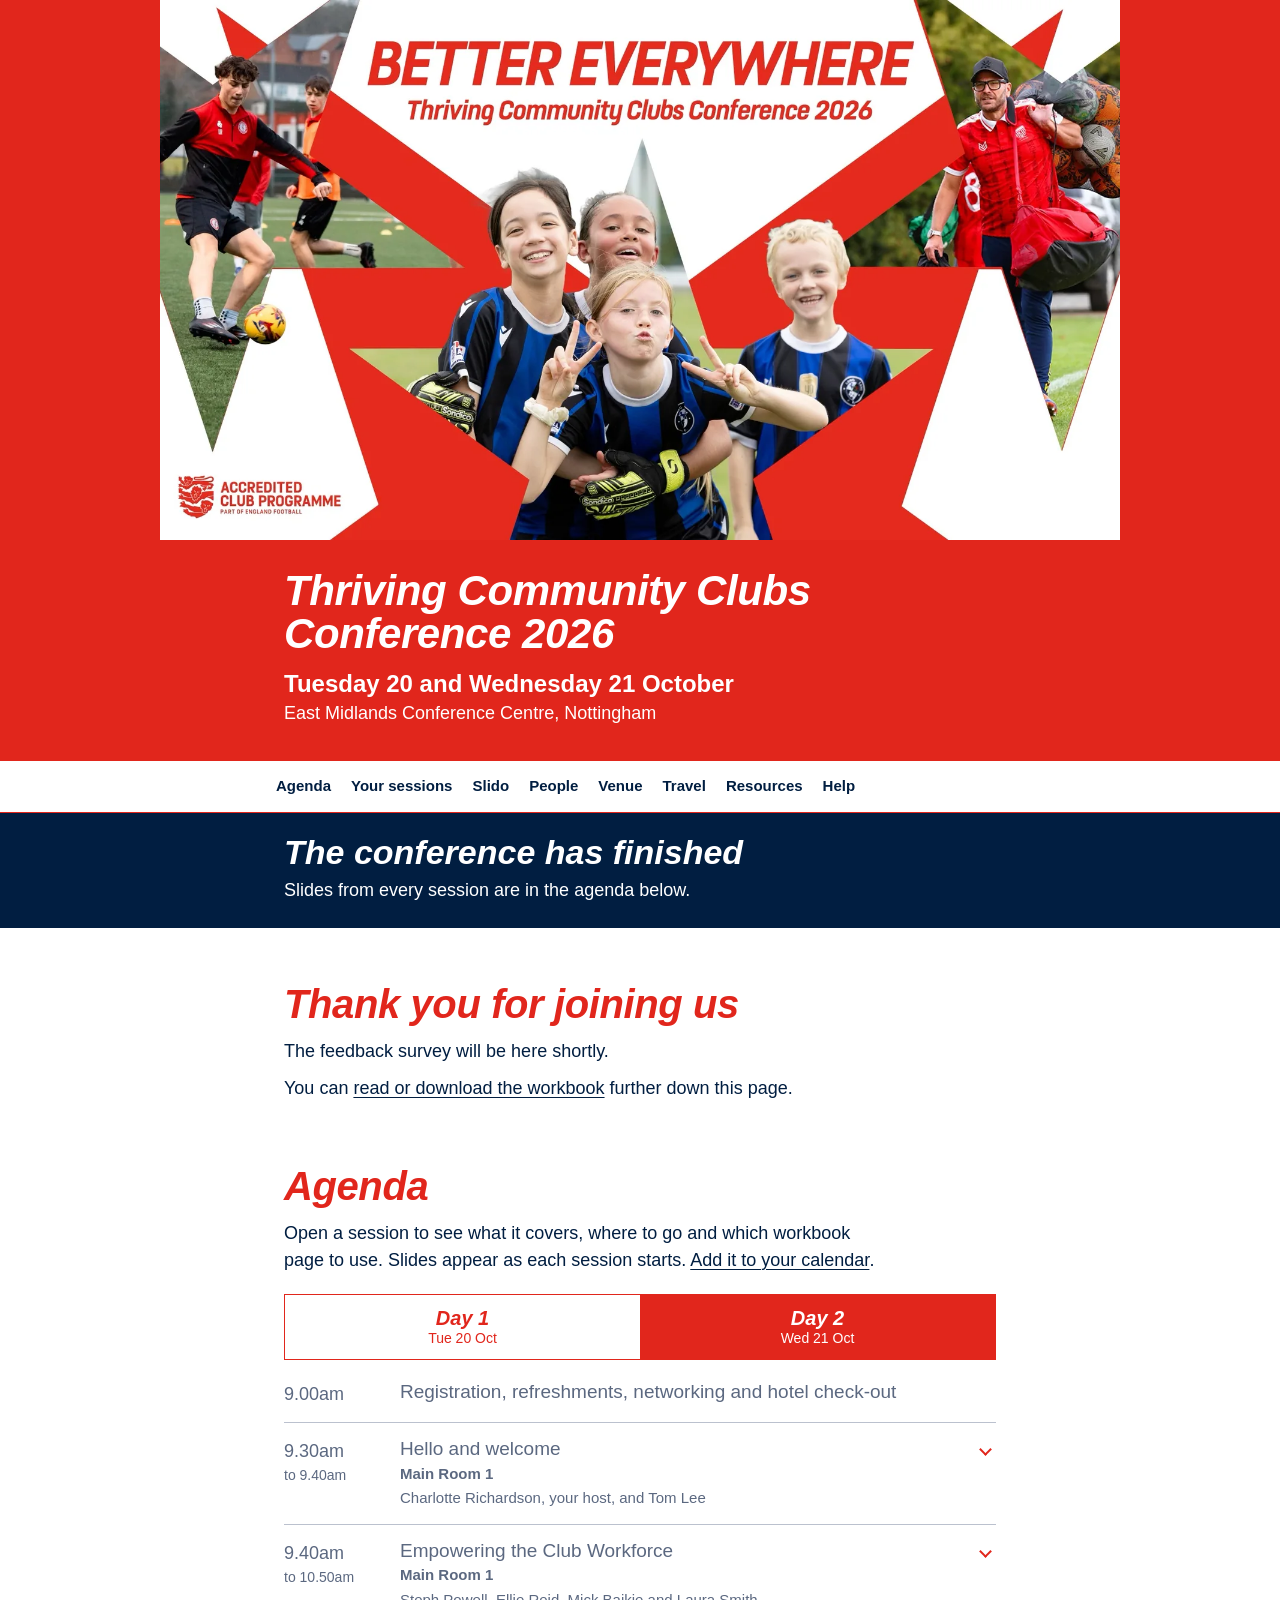
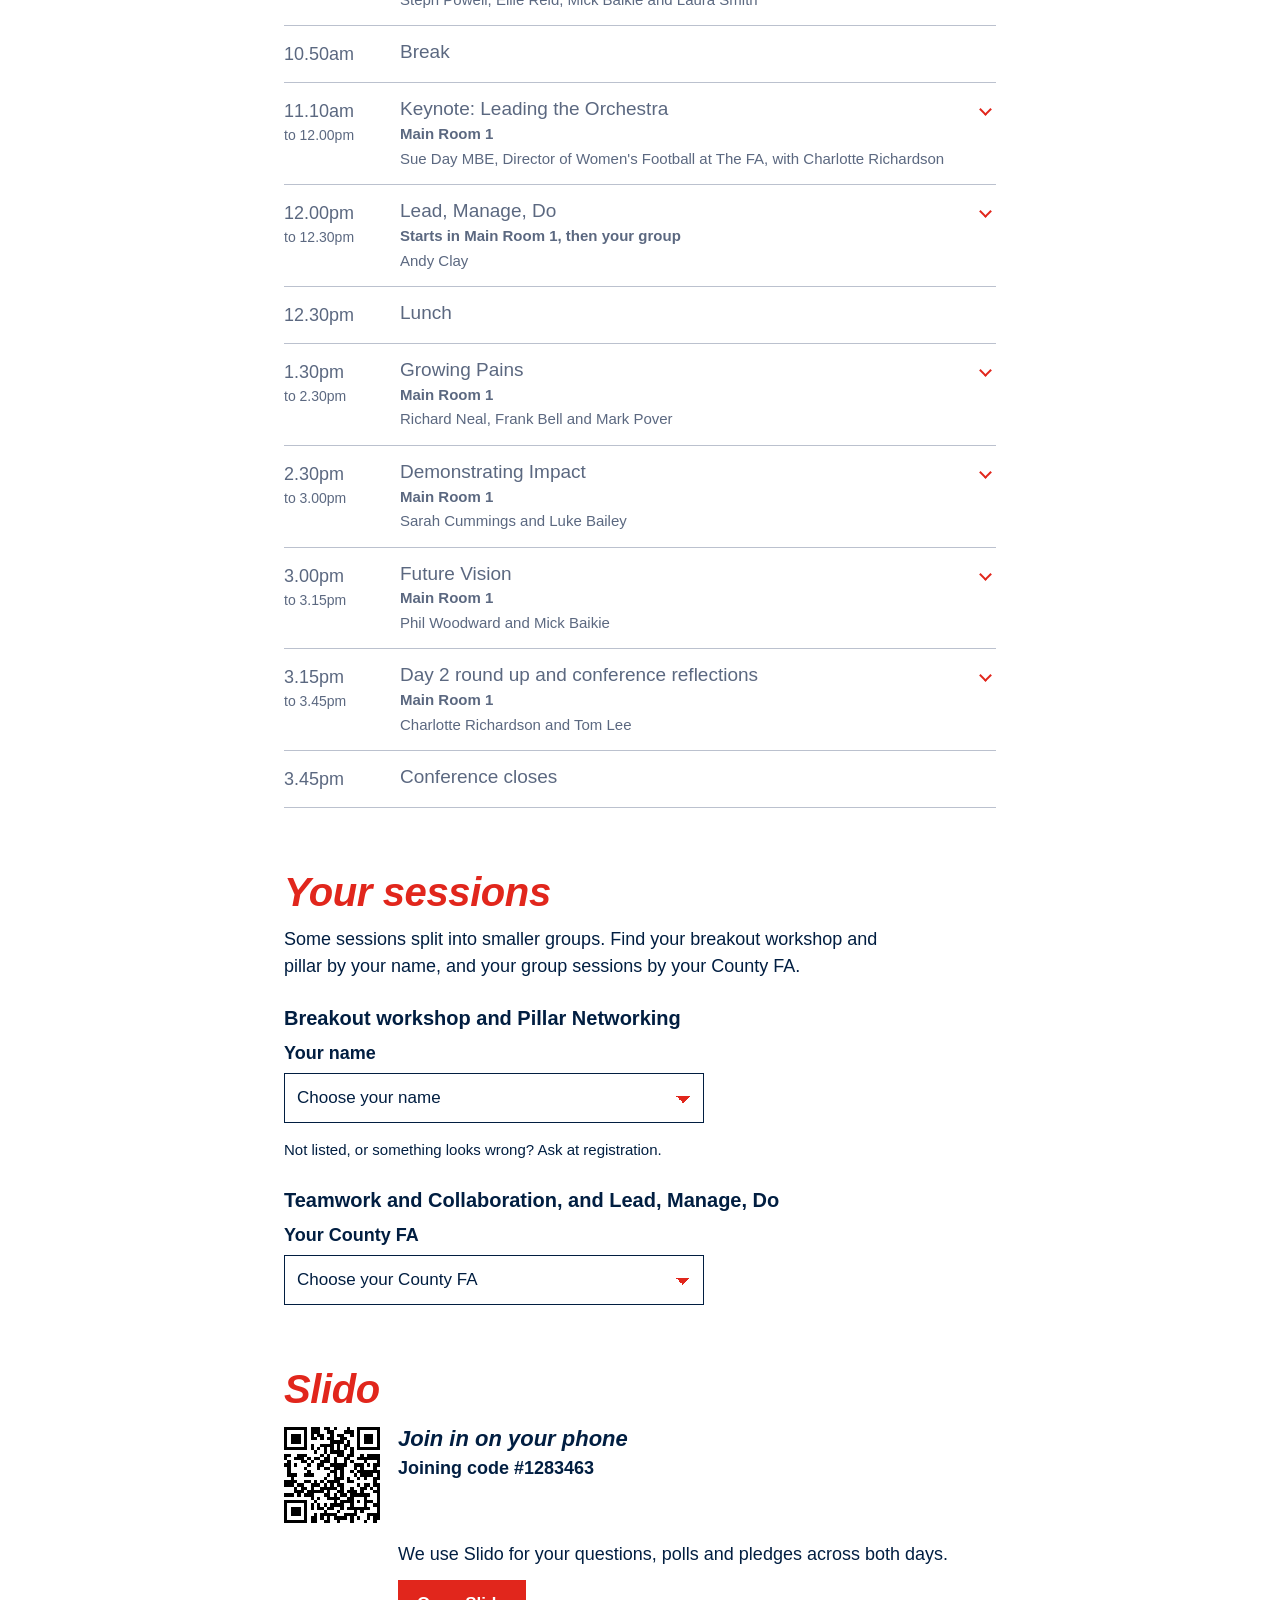
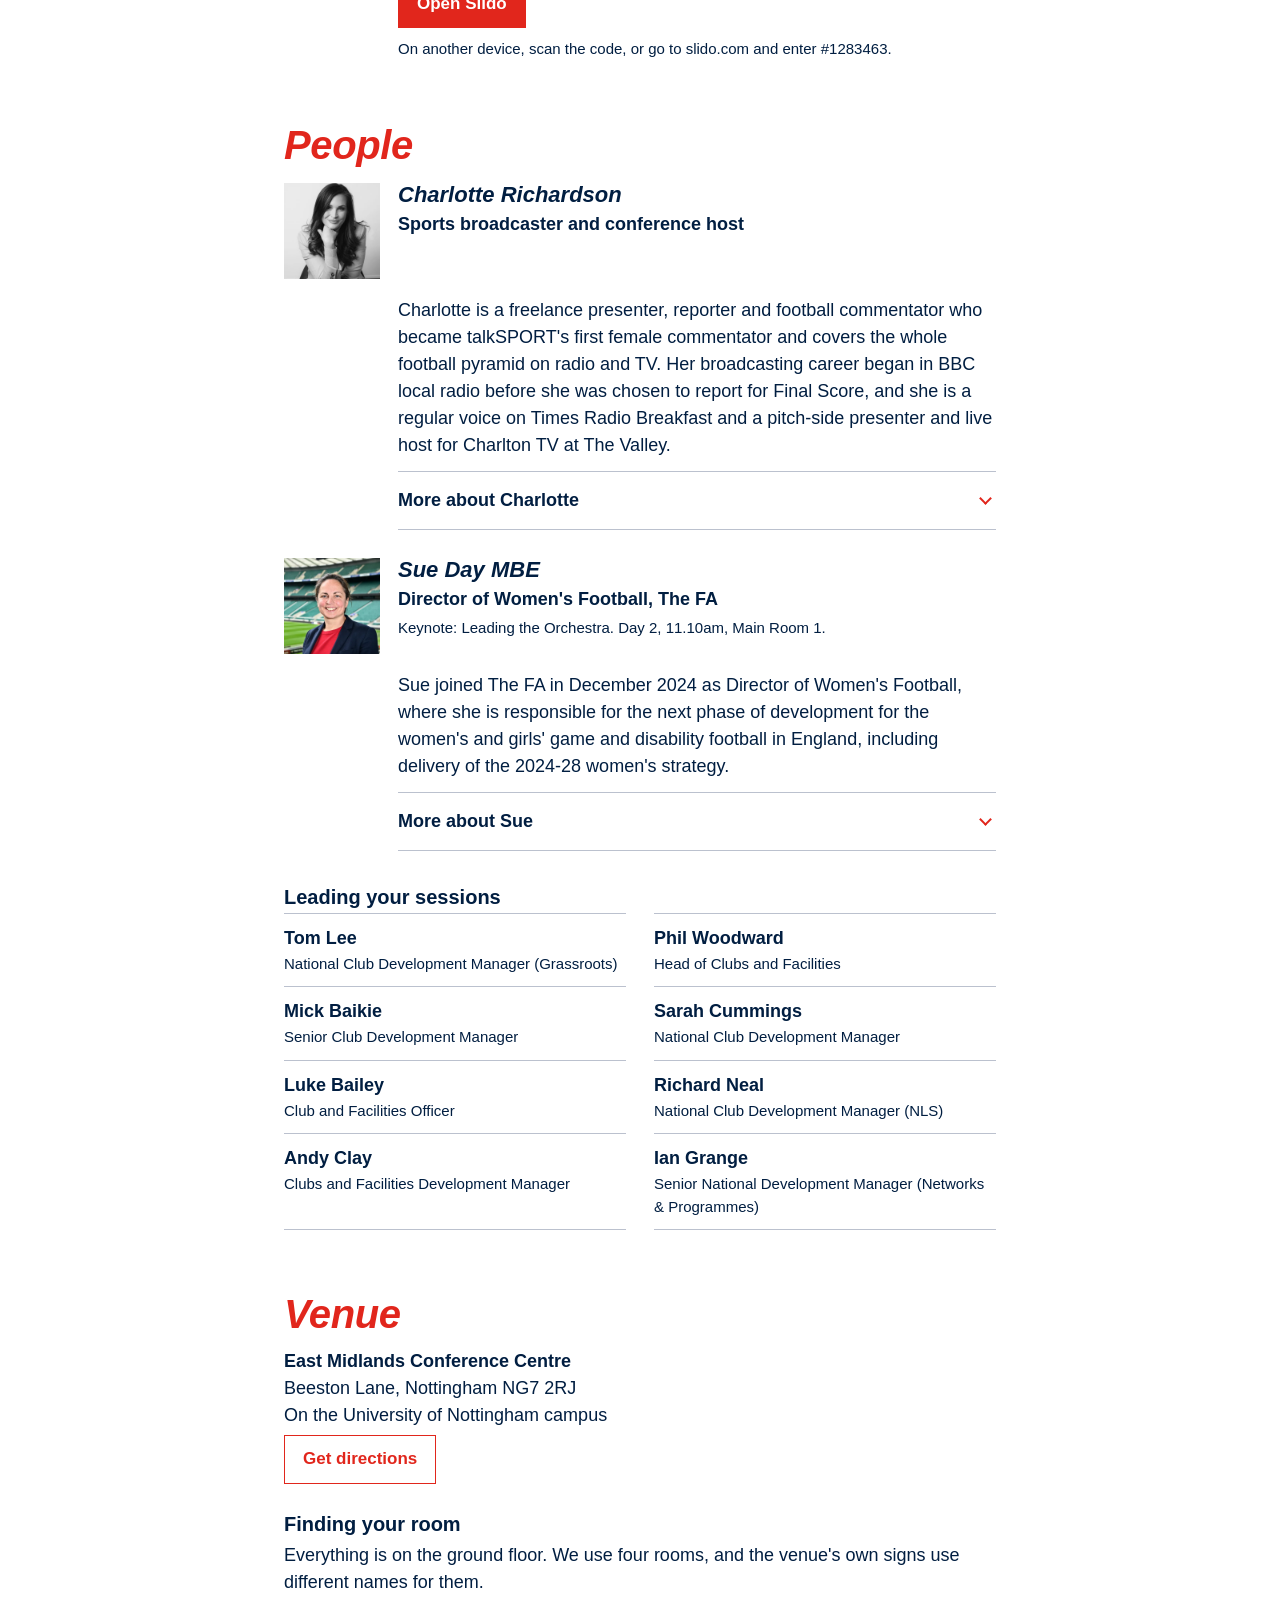
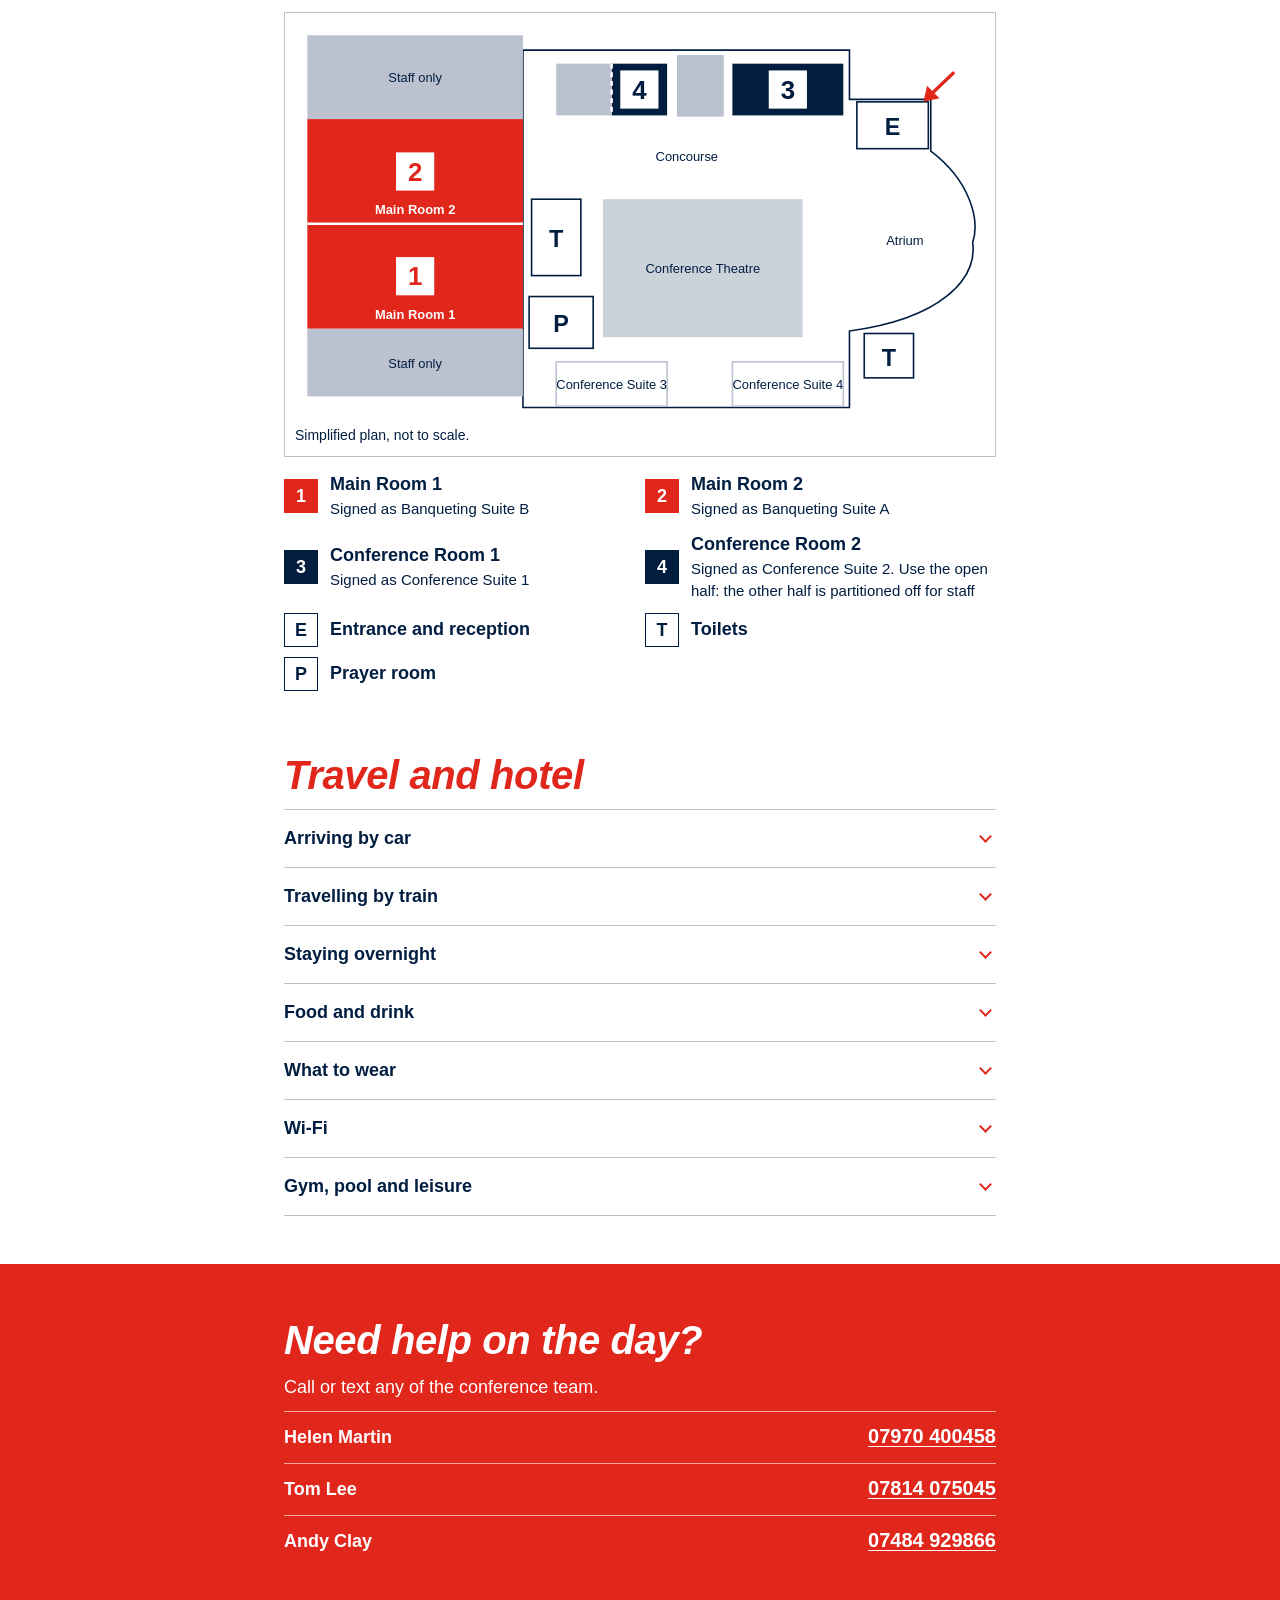
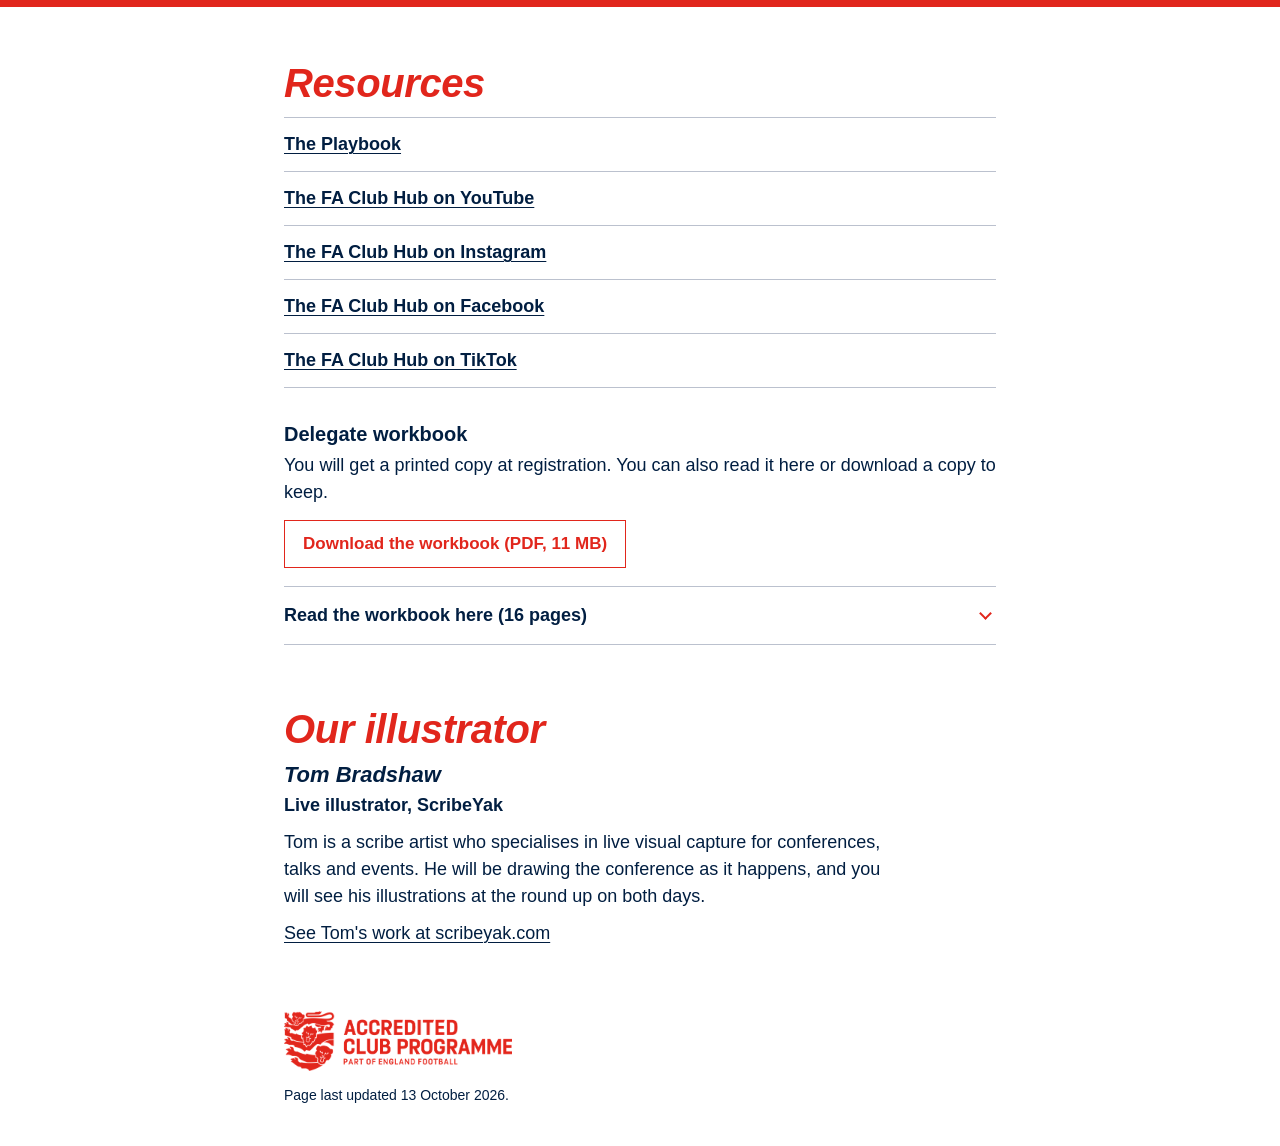
==== index.html @ 5344e682 "Split Conference Room 2 for the team base, add name lookup and new allocations, add Steal & Adapt sh" ====
<!doctype html>
<html lang="en-GB">
<head>
<meta charset="utf-8">
<meta name="viewport" content="width=device-width, initial-scale=1">
<meta name="robots" content="noindex">
<title>Better Everywhere Conference 2026</title>
<meta name="description" content="Agenda, venue, travel and resources for delegates at the Thriving Community Clubs Conference, 20 and 21 October 2026, Nottingham.">
<meta name="theme-color" content="#e1261c">
<link rel="stylesheet" href="assets/site.css?v=70196c90f7">
</head>
<body data-stage="before">
<a class="skip" href="#main">Skip to content</a>

<header class="hero">
  <img class="hero-cover" src="img/cover-800.webp" srcset="img/cover-800.webp 800w, img/cover-1600.webp 1600w" sizes="(min-width: 960px) 960px, 100vw" width="1600" height="900" alt="Better Everywhere. Children and a coach from grassroots clubs, framed by red stars.">
  <div class="hero-band">
    <div class="wrap hero-text">
      <h1>Thriving Community Clubs Conference 2026</h1>
      <p class="hero-when">Tuesday 20 and Wednesday 21 October</p>
      <p class="hero-where">East Midlands Conference Centre, Nottingham</p>
    </div>
  </div>
</header>

<nav class="jump" aria-label="On this page">
  <div class="wrap">
    <ul>
      <li><a href="#agenda">Agenda</a></li>
      <li><a href="#yours">Your sessions</a></li>
      <li><a href="#slido">Slido</a></li>
      <li><a href="#people">People</a></li>
      <li><a href="#venue">Venue</a></li>
      <li><a href="#getting">Travel</a></li>
      <li><a href="#resources">Resources</a></li>
      <li><a href="#help">Help</a></li>
    </ul>
  </div>
</nav>

<main id="main">

<section class="now" id="now" aria-live="polite" aria-labelledby="now-h">
  <div class="wrap">
    <h2 id="now-h">Starts Tuesday 20 October</h2>
    <p class="now-lead">Registration opens at 9.30am and we start at 10.30am.</p>
    <p class="now-next"></p>
  </div>
</section>

<div id="sections">

<section class="block" id="after" hidden aria-labelledby="after-h">
  <div class="wrap">
    <h2 id="after-h">Thank you for joining us</h2>
    <p>The feedback survey will be here shortly.</p><p>You can <a href="#workbook">read or download the workbook</a> further down this page.</p>
  </div>
</section>

<section class="block" id="before" aria-labelledby="before-h">
  <div class="wrap">
    <h2 id="before-h">Four things to do before you arrive</h2>
    <ol class="steps">
      <li>
        <h3>Register your vehicle</h3>
        <p>Parking is free, but your vehicle must be registered to avoid a parking charge. Registering lets you park in the conference centre car park and in marked bays across the campus.</p>
        <p><a class="button" href="https://nottingham.firstparking.co.uk/Event/Register/hXFbnJEB" rel="noopener">Register your vehicle</a></p>
        <p class="hint">Can't register in advance? There are QR codes in the conference centre, but you must register within one hour of arriving.</p>
      </li>
      <li id="choices">
        <h3>Choose your Day 1 sessions</h3>
        <div data-until="2026-10-13T23:59:59+01:00">
          <p>Pick your breakout workshop and your first, second and third choice for Pillar Networking by Tuesday 13 October. We will try to give everyone their first choice. If we haven't heard from you by then, we will allocate a session for you.</p>
          <p><a class="button" href="https://app.smartsheet.com/b/form/01a1025ecb13743983210fa2bb6a2f70" rel="noopener">Choose your sessions</a></p>
          <p class="hint">Not sure which pillar? Pick the one where most of your clubs are red or amber in their Club Development Reviews, or one where you want to deepen your knowledge. If more than one of you is coming from your County FA, you may want to split across pillars.</p>
        </div>
        <div data-from="2026-10-13T23:59:59+01:00" hidden>
          <p>Session choices closed on Tuesday 13 October. Your breakout workshop and pillar will be listed under <a href="#yours">Your sessions</a> and confirmed at registration.</p>
        </div>
      </li>
      <li>
        <h3>Get ready for your workbook</h3>
        <p>You will fill in a workbook across the two days. Bring these with you, or have a think about them beforehand. You can <a href="#workbook">read the workbook</a> on this page.</p>
        <details class="fold">
          <summary>What to bring or think about</summary>
          <div class="fold-body">
            <h4>Knowing my patch</h4>
            <ul>
              <li>Number of 3-star Accredited clubs</li>
              <li>Number of 2-star Accredited clubs</li>
              <li>Club Development Reviews completed</li>
              <li>Club Development Reviews outstanding</li>
              <li>Which pillars provide the greatest opportunity and progression for clubs?</li>
              <li>Which pillars are the biggest barriers for clubs?</li>
            </ul>
            <h4>Teamwork and collaboration</h4>
            <ul>
              <li>Who are my FA Club Consultants?</li>
              <li>Do we need to recruit additional FA Club Consultants?</li>
              <li>Who do I need to get closer to in my County FA, in the network and across stakeholders?</li>
            </ul>
            <h4>Development mindset</h4>
            <ul>
              <li>What are my strengths?</li>
              <li>Where can I improve?</li>
              <li>Who can I engage with to improve my knowledge or fill any gaps?</li>
            </ul>
          </div>
        </details>
      </li>
      <li id="calendar">
        <h3>Save the dates and this page</h3>
        <p><a class="button" href="files/tcc-conference-2026.ics" download>Add both days to your calendar</a></p><p class="hint">Opens in Outlook, Apple Calendar and most phone calendars. It adds two entries, one for each day.</p><ul class="cal-more"><li><a href="files/tcc-conference-2026-sessions.ics" download>Add every session instead</a></li><li><a href="https://calendar.google.com/calendar/render?action=TEMPLATE&amp;text=Thriving+Community+Clubs+Conference+2026%3A+Day+1&amp;dates=20261020T083000Z%2F20261020T153000Z&amp;details=Registration+opens+at+9.30am+and+we+start+at+10.30am+in+Main+Room+1.+The+drinks+reception%2C+street+food+dinner+and+games+start+at+7.00pm+in+Main+Room+1+and+Main+Room+2.+Agenda%2C+slides+and+venue+plan%3A+https%3A%2F%2Fthriving-community-clubs.github.io%2FTCC-Conference%2F&amp;location=East+Midlands+Conference+Centre%2C+Beeston+Lane%2C+Nottingham+NG7+2RJ&amp;ctz=Europe%2FLondon" rel="noopener">Day 1 in Google Calendar</a></li><li><a href="https://calendar.google.com/calendar/render?action=TEMPLATE&amp;text=Thriving+Community+Clubs+Conference+2026%3A+Day+2&amp;dates=20261021T080000Z%2F20261021T144500Z&amp;details=Registration+and+hotel+check-out+from+9.00am.+We+start+at+9.30am+in+Main+Room+1+and+close+at+3.45pm.+Agenda%2C+slides+and+venue+plan%3A+https%3A%2F%2Fthriving-community-clubs.github.io%2FTCC-Conference%2F&amp;location=East+Midlands+Conference+Centre%2C+Beeston+Lane%2C+Nottingham+NG7+2RJ&amp;ctz=Europe%2FLondon" rel="noopener">Day 2 in Google Calendar</a></li></ul>
        <p class="gap-s"><strong>Using the page without signal.</strong> Once you have opened this page with signal or Wi-Fi, your phone keeps a copy, including the agenda, venue plan and slides. Open it once on the morning of each day so you have the latest version. Slido, maps and downloads still need a connection.</p>
      </li>
    </ol>
  </div>
</section>

<section class="block" id="agenda" aria-labelledby="agenda-h">
  <div class="wrap">
    <h2 id="agenda-h">Agenda</h2>
    <p class="lead">Open a session to see what it covers, where to go and which workbook page to use. Slides appear as each session starts. <a href="#calendar">Add it to your calendar</a>.</p>
    <div class="tabs" role="group" aria-label="Choose a day" hidden>
      <button type="button" data-day="day1" aria-pressed="true">Day 1<span>Tue 20 Oct</span></button>
      <button type="button" data-day="day2" aria-pressed="false">Day 2<span>Wed 21 Oct</span></button>
    </div>
    <section class="day" id="day1" data-date="2026-10-20" aria-labelledby="day1-h"><h3 class="day-title" id="day1-h">Day 1<span>Tuesday 20 October</span></h3><ol class="timeline"><li class="row pause" id="d1-registration" data-start="2026-10-20T09:30:00+01:00" data-end="2026-10-20T10:30:00+01:00"><div class="when"><time datetime="2026-10-20T09:30">9.30am</time></div><div class="what"><h3>Registration, refreshments and networking</h3></div></li><li class="row session" id="d1-welcome" data-start="2026-10-20T10:30:00+01:00" data-end="2026-10-20T10:40:00+01:00"><div class="when"><time datetime="2026-10-20T10:30">10.30am</time><span class="until">to 10.40am</span></div><div class="what"><details><summary><h3>Hello and welcome</h3><span class="where">Main Room 1</span><span class="who">Charlotte Richardson, your host, and Tom Lee</span></summary><div class="detail"><div class="slides" data-unlock="2026-10-20T10:30:00+01:00" data-label="Hello and welcome" data-slides='[{&quot;f&quot;: &quot;2c4e504da56f.webp&quot;, &quot;a&quot;: &quot;Day 1 agenda, from Hello and welcome at 10.30am to the evening reception at 7.00pm.&quot;}]'><p class="slides-locked">1 slide from this session will appear here when it starts at 10.30am.</p></div><p><a class="button button-outline" href="https://app.sli.do/event/b9EDPXgxX4wQAkY91z1iSJ" rel="noopener">Open Slido</a></p></div></details></div></li><li class="row session" id="d1-scene" data-start="2026-10-20T10:40:00+01:00" data-end="2026-10-20T11:00:00+01:00"><div class="when"><time datetime="2026-10-20T10:40">10.40am</time><span class="until">to 11.00am</span></div><div class="what"><details><summary><h3>Setting the scene</h3><span class="where">Main Room 1</span><span class="who">Phil Woodward and Mick Baikie</span></summary><div class="detail"><p>Where the programme stands today, the route to 1,000 Thriving Community Clubs, and the three things that will get us there: knowing your patch, teamwork and collaboration, and a development mindset.</p><div class="slides" data-unlock="2026-10-20T10:40:00+01:00" data-label="Setting the scene" data-slides='[{&quot;f&quot;: &quot;5b203136b0e5.webp&quot;, &quot;a&quot;: &quot;Setting the scene.&quot;}, {&quot;f&quot;: &quot;95ad332fa1ed.webp&quot;, &quot;a&quot;: &quot;We&#x27;ve made a strong start: foundations in 2024-25, practice in 2025-26, impact in 2026-28.&quot;}, {&quot;f&quot;: &quot;feab0f521d25.webp&quot;, &quot;a&quot;: &quot;Proof it&#x27;s working: 93% stronger relationships, 76% more proactive, 88% long-term mindset, 98% intervention support, 95% positive difference.&quot;}, {&quot;f&quot;: &quot;cf073d981950.webp&quot;, &quot;a&quot;: &quot;The next 2 years: stronger clubs, opportunities and system.&quot;}, {&quot;f&quot;: &quot;c66cfa5fdc15.webp&quot;, &quot;a&quot;: &quot;The route to 1,000 is clear.&quot;}, {&quot;f&quot;: &quot;7a9b72f286d1.webp&quot;, &quot;a&quot;: &quot;Success factors: know your patch gives insight, teamwork and collaboration gives capability, and a development mindset joins the two.&quot;}, {&quot;f&quot;: &quot;1a6bbc58aa3e.webp&quot;, &quot;a&quot;: &quot;Understand the club.&quot;}, {&quot;f&quot;: &quot;856dd5df78da.webp&quot;, &quot;a&quot;: &quot;Tailor the support: understand, support, progress.&quot;}, {&quot;f&quot;: &quot;89a66f7a7a90.webp&quot;, &quot;a&quot;: &quot;Progress that lasts: trusted relationships, continuous learning, generational impact.&quot;}, {&quot;f&quot;: &quot;c3301fb1c1b6.webp&quot;, &quot;a&quot;: &quot;National ambition, local progress: which clubs, what commitment, what support?&quot;}]'><p class="slides-locked">10 slides from this session will appear here when it starts at 10.40am.</p></div><p><a class="button button-outline" href="https://app.sli.do/event/b9EDPXgxX4wQAkY91z1iSJ" rel="noopener">Open Slido</a></p></div></details></div></li><li class="row session" id="d1-breakout" data-start="2026-10-20T11:00:00+01:00" data-end="2026-10-20T12:00:00+01:00"><div class="when"><time datetime="2026-10-20T11:00">11.00am</time><span class="until">to 12.00pm</span></div><div class="what"><details><summary><h3>Breakout workshops</h3><span class="where">Main Room 1 or Main Room 2</span><span class="who">Go to the workshop you have been allocated</span></summary><div class="detail"><div class="option"><h4>A Digital Journey (Data and Digital)</h4><p class="where">Main Room 1, with Tom Lee, Sarah Cummings and Luke Bailey</p><p>Understand the different data and digital platforms, and build the skills, knowledge and capability to get the best out of them. Turn insight into impact: the right clubs, the right support, at the right time.</p><div class="slides" data-unlock="2026-10-20T11:00:00+01:00" data-label="A Digital Journey (Data and Digital)" data-slides='[{&quot;f&quot;: &quot;9a96df071fb8.webp&quot;, &quot;a&quot;: &quot;A Digital Journey, in Main Room 1 with Tom Lee, Sarah Cummings and Luke Bailey.&quot;}, {&quot;f&quot;: &quot;96d33beb2c0f.webp&quot;, &quot;a&quot;: &quot;A Digital Journey: Power BI answers which clubs, the Club Programme Platform answers what support, and The Playbook answers what next step.&quot;}, {&quot;f&quot;: &quot;38f5baf232ee.webp&quot;, &quot;a&quot;: &quot;The aim: turn insight into impact. Use the digital journey to make better decisions and provide the right clubs, the right support, at the right time.&quot;}, {&quot;f&quot;: &quot;2002c125fd76.webp&quot;, &quot;a&quot;: &quot;Slido question: what are your unanswered questions about the platforms in our Digital Journey?&quot;}, {&quot;f&quot;: &quot;c4964d2b03ae.webp&quot;, &quot;a&quot;: &quot;Which clubs? Build your Thriving Community Clubs pipeline: identify 5 clubs that are strategically important in your County FA, looking at strong pathways, the National League System and Women&#x27;s Football Pyramid, and facility investment.&quot;}, {&quot;f&quot;: &quot;66a4f2586c57.webp&quot;, &quot;a&quot;: &quot;Slido discussion: future insights from the Power BI dashboards, future functionality for the Club Programme Platform and The Playbook, and the resources and support to push directly to clubs.&quot;}]'><p class="slides-locked">6 slides from this session will appear here when it starts at 11.00am.</p></div></div><div class="option"><h4>National League System</h4><p class="where">Main Room 2, with Richard Neal and Andrew Lomas</p><p>Explore what is different about working with clubs with National League System provision, the other expectations these clubs are obliged to meet (such as licensing and stadium accreditation), and why they might be uniquely positioned to help grow football participation in your area.</p><div class="slides" data-unlock="2026-10-20T11:00:00+01:00" data-label="National League System" data-slides='[{&quot;f&quot;: &quot;c92b3eb8ad1b.webp&quot;, &quot;a&quot;: &quot;National League System workshop, in Main Room 2 with Richard Neal and Andrew Lomas.&quot;}]'><p class="slides-locked">1 slide from this session will appear here when it starts at 11.00am.</p></div></div><p class="workbook"><a href="#workbook-page-5">Workbook page 5</a></p><p><a class="button button-outline" href="https://app.sli.do/event/b9EDPXgxX4wQAkY91z1iSJ" rel="noopener">Open Slido</a></p></div></details></div></li><li class="row pause" id="d1-lunch" data-start="2026-10-20T12:00:00+01:00" data-end="2026-10-20T13:00:00+01:00"><div class="when"><time datetime="2026-10-20T12:00">12.00pm</time></div><div class="what"><h3>Lunch</h3></div></li><li class="row session" id="d1-teamwork" data-start="2026-10-20T13:00:00+01:00" data-end="2026-10-20T14:00:00+01:00"><div class="when"><time datetime="2026-10-20T13:00">1.00pm</time><span class="until">to 2.00pm</span></div><div class="what"><details><summary><h3>Teamwork and Collaboration</h3><span class="where">Starts in Main Room 1, then your group</span><span class="who">Andy Clay</span></summary><div class="detail"><p>See what great collaboration looks like through real examples from across the network. Tackle a real challenge, see what colleagues elsewhere are doing, and decide what you are taking back. Leave with one thing somebody else is doing that could make your job easier.</p><h4>Groups</h4><ul class="rooms"><li><strong>Main Room 1, Group 1</strong> with Steve Maker, Luke Bowles, Jo de Tute and Dominic Foley<span class="counties">Essex FA, West Riding FA, Lancashire FA, Birmingham FA, Surrey FA, Durham FA, Hampshire FA</span></li><li><strong>Main Room 1, Group 2</strong> with Andy Baker and Ashley Donovan<span class="counties">Berks &amp; Bucks FA, Kent FA, Cheshire FA, Sheffield &amp; Hallamshire FA, Leicestershire FA, Manchester FA, Liverpool FA, Devon FA</span></li><li><strong>Main Room 2, Group 3</strong> with Karl Lingham and Jemma Fairey<span class="counties">Derbyshire FA, Northamptonshire FA, Middlesex FA, Gloucestershire FA, Hertfordshire FA, Lincolnshire FA, London FA, Norfolk FA, Sussex FA</span></li><li><strong>Conference Room 1, Group 4</strong> with Chris Smith and Alex Scott<span class="counties">Oxfordshire FA, Staffordshire FA, Northumberland FA, Nottinghamshire FA, Somerset FA, Suffolk FA, Cambridgeshire FA</span></li><li><strong>Conference Room 2, Group 5</strong> with Katie Phillipson and Marc Di Carlo<span class="counties">Bedfordshire FA, Cumberland FA, Dorset FA, East Riding FA, North Riding FA, Wiltshire FA, Cornwall FA, Huntingdonshire FA, Herefordshire FA, Westmorland FA</span></li></ul><p class="hint"><a href="#yours">Find your County FA under Your sessions</a>.</p><details class="fold res"><summary>Band D (1)</summary><div class="fold-body"><figure class="res-item"><figcaption>Steal &amp; Adapt: good practice from your band</figcaption><span class="res-count">Band A</span><a href="resources/steal-and-adapt/page-1.webp" target="_blank" rel="noopener"><img src="resources/steal-and-adapt/page-1.webp" alt="Steal and Adapt, Band A. Examples of good practice around collaboration within County FA teams, FA Club Consultants and other County FA support staff from counties in Band A. What could you steal and adapt for your County?" width="1400" height="990" loading="lazy" decoding="async"></a><span class="res-count">Band B</span><a href="resources/steal-and-adapt/page-2.webp" target="_blank" rel="noopener"><img src="resources/steal-and-adapt/page-2.webp" alt="Steal and Adapt, Band B. Examples of good practice around collaboration from counties in Band B. What could you steal and adapt for your County?" width="1400" height="990" loading="lazy" decoding="async"></a><span class="res-count">Band C</span><a href="resources/steal-and-adapt/page-3.webp" target="_blank" rel="noopener"><img src="resources/steal-and-adapt/page-3.webp" alt="Steal and Adapt, Band C. Examples of good practice around collaboration from counties in Band C. What could you steal and adapt for your County?" width="1400" height="990" loading="lazy" decoding="async"></a><span class="res-count">Band D</span><a href="resources/steal-and-adapt/page-4.webp" target="_blank" rel="noopener"><img src="resources/steal-and-adapt/page-4.webp" alt="Steal and Adapt, Band D. Examples of good practice around collaboration from counties in Band D. What could you steal and adapt for your County?" width="1400" height="990" loading="lazy" decoding="async"></a><p class="hint">Tap a page to enlarge it. <a href="files/steal-and-adapt.pdf">Download the PDF (2 MB)</a></p></figure></div></details><p class="workbook"><a href="#workbook-page-6">Workbook page 6</a></p><div class="slides" data-unlock="2026-10-20T13:00:00+01:00" data-label="Teamwork and Collaboration" data-slides='[{&quot;f&quot;: &quot;9249f2ed365e.webp&quot;, &quot;a&quot;: &quot;Teamwork and Collaboration groupings by room, group lead and County FA. The same information is under Your sessions on this page.&quot;}, {&quot;f&quot;: &quot;cbe538503e1e.webp&quot;, &quot;a&quot;: &quot;The activity: challenge, move and steal, act.&quot;}, {&quot;f&quot;: &quot;a2ca26e9c431.webp&quot;, &quot;a&quot;: &quot;You told us: workforce capacity, accessing the right expertise, Club Consultant relationships, stretched volunteers, working across teams.&quot;}, {&quot;f&quot;: &quot;b4f12c9c51ab.webp&quot;, &quot;a&quot;: &quot;The aim: leave with one thing somebody else is doing that could make your job easier.&quot;}, {&quot;f&quot;: &quot;fe59228e9077.webp&quot;, &quot;a&quot;: &quot;Challenge: pick one card, flip it, tackle it.&quot;}, {&quot;f&quot;: &quot;fc25780e1605.webp&quot;, &quot;a&quot;: &quot;Move and steal: find your station, get underneath why it worked, what could you steal?&quot;}, {&quot;f&quot;: &quot;7f8a30bcaeca.webp&quot;, &quot;a&quot;: &quot;Act: what&#x27;s the one thing you&#x27;re stealing, who will you stay connected with? Capture it in your workbook.&quot;}]'><p class="slides-locked">7 slides from this session will appear here when it starts at 1.00pm.</p></div><p><a class="button button-outline" href="https://app.sli.do/event/b9EDPXgxX4wQAkY91z1iSJ" rel="noopener">Open Slido</a></p></div></details></div></li><li class="row session" id="d1-pillar" data-start="2026-10-20T14:00:00+01:00" data-end="2026-10-20T15:00:00+01:00"><div class="when"><time datetime="2026-10-20T14:00">2.00pm</time><span class="until">to 3.00pm</span></div><div class="what"><details><summary><h3>Pillar Networking</h3><span class="where">Starts in Main Room 1, then your pillar</span><span class="who">Sarah Cummings</span></summary><div class="detail"><p>Use your own Club Development Review data to get underneath the red and amber ratings on your pillar: the root causes, what is blocking progress, and the tactics and interventions that would fix both.</p><h4>Where each pillar meets</h4><ul class="pillars"><li class="pillar"><img src="assets/pillar-lg.png" alt="" width="44" height="50"><div><strong>Leadership &amp; Governance</strong><span>Conference Room 2</span><span class="with">With Richard Neal, Frank Bell, Mark Hilton and Tom Lee</span></div><details class="fold res"><summary>Page 2 of 2 (1)</summary><div class="fold-body"><figure class="res-item"><figcaption>Leadership &amp; Governance: help and support guide</figcaption><span class="res-count">Page 1 of 2</span><a href="resources/leadership-governance-support-guide/page-1.webp" target="_blank" rel="noopener"><img src="resources/leadership-governance-support-guide/page-1.webp" alt="Leadership &amp; Governance help and support guide, page 1. Everything currently available under this pillar, and where to find it. One, the Club Leadership Programme with UCFB. Two, Financial Controls from England Football. Three, legal and governance support from The FA and Muckle LLP, with FA Bitesize Guides and guidance on data protection and club structures. Four, video guides on The Club Hub on YouTube. The links are listed below the pages." width="1240" height="1752" loading="lazy" decoding="async"></a><span class="res-count">Page 2 of 2</span><a href="resources/leadership-governance-support-guide/page-2.webp" target="_blank" rel="noopener"><img src="resources/leadership-governance-support-guide/page-2.webp" alt="Leadership &amp; Governance help and support guide, page 2. Five, tools and guidance in the PlayBook: VAT assessment information, VAT guidance, a VAT flow chart and a VAT case study toolkit for clubs, the Club Structures Assistant and the Resource Sharing Agreement. Six, workshops for 2026 in the PlayBook: Financial Controls and VAT, and Club Legal Structures and Governance." width="1240" height="1752" loading="lazy" decoding="async"></a><p class="hint">Tap a page to enlarge it. <a href="files/leadership-governance-support-guide.pdf">Download the PDF (566 KB)</a></p><details class="fold res-links"><summary>Links from this guide (19)</summary><div class="fold-body"><p class="res-group">Club Leadership Programme, with UCFB</p><ul><li><a href="https://www.ucfb.ac.uk/your-degree/executive-education/fa-club-leadership-programme/" rel="noopener">View the Club Leadership Programme</a></li></ul><p class="res-group">Financial Controls, England Football</p><ul><li><a href="https://www.englandfootball.com/participate/leagues-and-clubs/Financial-Control" rel="noopener">Read the Financial Controls guidance</a></li></ul><p class="res-group">Legal and governance support, The FA and Muckle LLP</p><ul><li><a href="https://www.muckle-llp.com/what-we-do/sectors/sports/the-football-association/" rel="noopener">The FA and Muckle LLP hub</a></li><li><a href="https://www.muckle-llp.com/what-we-do/sectors/sports/the-football-association/fa-bitesize-guides/fa-bitesize-financial-controls/" rel="noopener">FA Bitesize Guide: Financial Controls</a></li><li><a href="https://www.muckle-llp.com/what-we-do/sectors/sports/the-football-association/fa-bitesize-guides/fa-bitesize-governance/" rel="noopener">FA Bitesize Guide: Governance Standards</a></li><li><a href="https://www.muckle-llp.com/what-we-do/sectors/sports/the-football-association/fa-bitesize-guides/fa-bitesize-incorporation-legal-structures/" rel="noopener">FA Bitesize Guide: Incorporation &amp; Legal Structures</a></li><li><a href="https://www.muckle-llp.com/what-we-do/sectors/sports/the-football-association/fa-bitesize-guides/fa-bitesize-leadership/" rel="noopener">FA Bitesize Guide: Leadership</a></li><li><a href="https://www.muckle-llp.com/what-we-do/sectors/sports/the-football-association/fa-bitesize-guides/fa-bitesize-risk-management/" rel="noopener">FA Bitesize Guide: Risk Management</a></li><li><a href="https://www.muckle-llp.com/what-we-do/sectors/sports/the-football-association/fa-bitesize-guides/fa-bitesize-special-tax-status-trading/" rel="noopener">FA Bitesize Guide: Special Tax Status &amp; Trading</a></li><li><a href="https://www.muckle-llp.com/what-we-do/sectors/sports/the-football-association/gdpr-factsheets/" rel="noopener">FA Data Protection Factsheets</a></li><li><a href="https://www.muckle-llp.com/what-we-do/sectors/sports/the-football-association/fa-template-documents/" rel="noopener">FA Data Protection Templates</a></li><li><a href="https://www.muckle-llp.com/files/pdf/19799_THE_FA_REMAKE-OF-THE-CLUB-STRUCTURES_L.pdf" rel="noopener">The FA&#x27;s Guide to Club Structures (PDF)</a></li></ul><p class="res-group">Video guides, The Club Hub on YouTube</p><ul><li><a href="https://youtube.com/playlist?list=PLlPyxLEijGBoCmdjykakE8KbtfOgV3Z_-" rel="noopener">Football Club Governance with Muckle LLP: the full playlist</a></li><li><a href="https://youtu.be/OFaBeM8kZic" rel="noopener">Managing data &amp; risk at your football club</a></li><li><a href="https://youtu.be/MpzkJFACpzg" rel="noopener">Which legal structure should your football club have?</a></li><li><a href="https://youtu.be/XZxDjCfL4pM" rel="noopener">How leadership can help shape a successful football club</a></li><li><a href="https://youtu.be/03nZvOi0XpM" rel="noopener">How to optimise your football club&#x27;s finances</a></li></ul><p class="res-group">Tools, guidance and workshops, in the PlayBook</p><ul><li><a href="https://theplaybook.thefa.com/dashboard" rel="noopener">Open the PlayBook (log in needed)</a></li><li><a href="https://club-structures.muckle-llp.com/" rel="noopener">Open the Club Structures Assistant</a><span class="res-note">Signpost only to eligible clubs you are directly supporting.</span></li></ul></div></details></figure></div></details></li><li class="pillar"><img src="assets/pillar-cv.png" alt="" width="44" height="50"><div><strong>Coaches</strong><span>Main Room 2</span><span class="with">With Rebecca Garlick, Lee Brown and Andy Somers</span></div><details class="fold res"><summary>Page 3 of 3 (3)</summary><div class="fold-body"><figure class="res-item"><figcaption>County FA Coach Development Lead: role purpose</figcaption><a href="resources/coach-development-lead-role-purpose/page-1.webp" target="_blank" rel="noopener"><img src="resources/coach-development-lead-role-purpose/page-1.webp" alt="County FA Coach Development Lead role purpose. One, support sustainable clubs: support England Football Accredited Clubs to become more sustainable by embedding the Thriving Community Club framework, aligning support services and facilitating collaboration between stakeholders. Two, grow coaching and coach development: lead the growth and sustainability of high-quality coaching and coach development in England Football Accredited Clubs, working with Coaching Leads on people-centred programmes aligned with the FA Learning Coach Development Framework. Three, create meaningful learning opportunities: ensure all coaches have access to meaningful learning, mentoring and development that helps them create positive experiences for every player. Question: how could you collaborate to overcome some of the coach and volunteer challenges faced by your clubs?" width="1400" height="787" loading="lazy" decoding="async"></a><p class="hint">Tap the image to enlarge it. <a href="resources/coach-development-lead-role-purpose/page-1.webp" target="_blank" rel="noopener">Open full size</a></p></figure><figure class="res-item"><figcaption>Club Coaching Leads Development Programme: what, so what, now what?</figcaption><a href="resources/club-coaching-leads-development-programme/page-1.webp" target="_blank" rel="noopener"><img src="resources/club-coaching-leads-development-programme/page-1.webp" alt="Club Coaching Leads Development Programme. Purpose: support the coaching pillar of the Thriving Community Club framework; 4,000 trained club coaching leads deployed within 2 and 3 star England Accredited clubs; 25% of coaches attending local CPD. To date: pilot programmes, consultation, content build, consultation, content design, consultation, roll out. Build considerations: FA Learning principles, adult learning principles, FA coach developer framework, enquiry-based learning, prior mentor developer series. Delivered by County FA coach development leads; Band 1 counties can nominate a casual coach developer to support, and Band 2 to 5 counties can propose one based on capacity, approved at the discretion of the regional manager. Coming next: training and familiarisation, monitoring and evaluation, ongoing support and development, retaining FA Club Coaching Lead status, alignment with England Accredited Clubs renewal, reward and recognition, scope of delivery, and a blended approach." width="1086" height="1448" loading="lazy" decoding="async"></a><p class="hint">Tap the image to enlarge it. <a href="resources/club-coaching-leads-development-programme/page-1.webp" target="_blank" rel="noopener">Open full size</a></p></figure><figure class="res-item"><figcaption>Game plan for grassroots coaching</figcaption><span class="res-count">Page 1 of 3</span><a href="resources/game-plan-for-grassroots-coaching/page-1.webp" target="_blank" rel="noopener"><img src="resources/game-plan-for-grassroots-coaching/page-1.webp" alt="Game plan for grassroots coaching: developing coaches, inspiring players, strengthening communities. At the centre: developers, delivery and diversity. Around them: connect learning, engage people, recognise progress and build partnerships." width="1400" height="788" loading="lazy" decoding="async"></a><span class="res-count">Page 2 of 3</span><a href="resources/game-plan-for-grassroots-coaching/page-2.webp" target="_blank" rel="noopener"><img src="resources/game-plan-for-grassroots-coaching/page-2.webp" alt="Developer workforce pyramid: 17 in the full-time coach development team, 40 County FA Coach Development Leads, 200 in the casual coach development workforce, and 4,000 Club Coaching Leads in Thriving Community Clubs." width="1400" height="788" loading="lazy" decoding="async"></a><span class="res-count">Page 3 of 3</span><a href="resources/game-plan-for-grassroots-coaching/page-3.webp" target="_blank" rel="noopener"><img src="resources/game-plan-for-grassroots-coaching/page-3.webp" alt="The learning offer. Live, strategic priorities with same month delivery: Know Your Format in September, Coaching fundamentals in November, Volume and variety in May. Super Library, equality, diversity and inclusion priorities with anytime delivery: Football without limits and Coaching Female Players. Library, always on: Getting Started, Enjoy and Participate, Lead and Manage Teams, and Helping Individuals." width="1400" height="788" loading="lazy" decoding="async"></a><p class="hint">Tap a page to enlarge it. <a href="files/game-plan-for-grassroots-coaching.pdf">Download the PDF (1 MB)</a></p></figure></div></details></li><li class="pillar"><img src="assets/pillar-cv.png" alt="" width="44" height="50"><div><strong>Volunteers</strong><span>Main Room 2</span><span class="with">With Steph Powell, Ellie Reid, Mick Baikie and Laura Smith</span></div><details class="fold res"><summary>Celebrate (2)</summary><div class="fold-body"><figure class="res-item"><figcaption>Volunteers: help and support guide</figcaption><span class="res-count">Page 1 of 2</span><a href="resources/volunteers-support-guide/page-1.webp" target="_blank" rel="noopener"><img src="resources/volunteers-support-guide/page-1.webp" alt="Volunteers help and support guide, page 1. Everything currently available to help clubs and leagues recruit, develop, keep and celebrate their volunteers. One, learning and development from England Football Learning: The FA Club Maker, Run Football Club Edition, Run Football League Edition, EE Playmaker, the Personal Development Compass and England Football Learning. Two, Growing Volunteers from England Football, with resources to download: Volunteer Planning Toolkit, Volunteer Welcome Pack, Volunteer Roles and Tasks guide, Football Volunteer Agreement, volunteer profile videos and editable role profiles. The links are listed below the pages." width="1241" height="1754" loading="lazy" decoding="async"></a><span class="res-count">Page 2 of 2</span><a href="resources/volunteers-support-guide/page-2.webp" target="_blank" rel="noopener"><img src="resources/volunteers-support-guide/page-2.webp" alt="Volunteers help and support guide, page 2. Three, celebrating volunteers with The England Football Family: membership, the Grassroots Football Awards, thank-you films and finding volunteering opportunities. Four, volunteer planning in the PlayBook: the Volunteer Planning Toolkit for clubs and leagues, the Volunteer Planning Workshop for workshop delivery, and the Volunteer Planning Checklist for County FAs." width="1241" height="1754" loading="lazy" decoding="async"></a><p class="hint">Tap a page to enlarge it. <a href="files/volunteers-support-guide.pdf">Download the PDF (239 KB)</a></p><details class="fold res-links"><summary>Links from this guide (14)</summary><div class="fold-body"><p class="res-group">Learning and development, England Football Learning</p><ul><li><a href="https://www.englandfootball.com/participate/volunteer/Learning-and-Development-for-Volunteers" rel="noopener">See all volunteer courses</a></li><li><a href="https://learn.englandfootball.com/mylearning?courseUrl=https://mylearning.englandfootball.com/learn/courses/232/club-maker" rel="noopener">The FA Club Maker</a></li><li><a href="https://learn.englandfootball.com/mylearning?courseUrl=https://mylearning.englandfootball.com/learn/courses/233/run-football-club-edition/" rel="noopener">Run Football: Club Edition</a></li><li><a href="https://mylearning.englandfootball.com/learn/courses/390/run-football-league-edition/lessons" rel="noopener">Run Football: League Edition</a></li><li><a href="https://learn.englandfootball.com/courses/football/ee-playmaker" rel="noopener">EE Playmaker</a></li><li><a href="https://mylearning.englandfootball.com/learn/courses/388/personal-development-compass-building-personal-capability/lessons" rel="noopener">Personal Development Compass</a></li><li><a href="https://community.thefa.com/youth-leadership-volunteering/b/latest-news/posts/england-football-personal-development-compass-workbooks" rel="noopener">Personal Development Compass workbooks</a></li><li><a href="https://learn.englandfootball.com/" rel="noopener">England Football Learning</a></li></ul><p class="res-group">Growing volunteers, England Football</p><ul><li><a href="https://www.englandfootball.com/participate/volunteer/Growing-Volunteers" rel="noopener">Go to Growing Volunteers</a></li><li><a href="https://find.englandfootball.com/onboarding/volunteer" rel="noopener">Find volunteering opportunities on Find Football</a></li></ul><p class="res-group">Celebrating volunteers, The England Football Family</p><ul><li><a href="https://www.englandfootball.com/participate/volunteer/Celebrating-Volunteers" rel="noopener">Go to Celebrating Volunteers and the Volunteer Video Hub</a></li><li><a href="https://www.englandfootball.com/participate/volunteer/Volunteer-Membership-Registration" rel="noopener">Join the England Football Family</a></li><li><a href="https://www.englandfootball.com/participate/Grassroots-Football-Awards" rel="noopener">Grassroots Football Awards</a></li></ul><p class="res-group">Volunteer planning, in the PlayBook</p><ul><li><a href="https://theplaybook.thefa.com/dashboard" rel="noopener">Open the PlayBook (log in needed)</a></li></ul></div></details></figure><figure class="res-item"><figcaption>FA Volunteer Development Framework</figcaption><span class="res-count">Overview</span><a href="resources/volunteer-development-framework/page-1.webp" target="_blank" rel="noopener"><img src="resources/volunteer-development-framework/page-1.webp" alt="FA Volunteer Development Framework, overview. The FA Volunteering Development Team and the FA Club Development Team support volunteers across four areas. Grow: Volunteer Planning Toolkit and Workshops, National Strategic Partnerships, Local Strategic Partnerships, National Recruitment Campaigns. Diversify: Youth Voice and Leadership Ecosystem, FA funded casual workforce of EDI, Equal Game and Disability Football ambassadors, FA funded volunteer coordinators for female and disability growth, FA Volunteer Conferences. Learning and development, from unaware to interested, involved and invested: Your Game, BBC Bitesize Follow Your Passion, Club Maker, FA Leadership Academy, Rising Leaders, Emerging Club Leaders, Run Football Club and League Editions, Personal Development Compass, Equal Game, Journey to Inclusion, TCC Pillar Workshops, Operational and Strategic Leaders. Celebrate: The England Football Family, the Grassroots Football Awards, the Volunteer Thank You Campaign, in-club celebration resources. Links to the FA Volunteering Hub, the Volunteer Development Dashboard and the Find Volunteering tool. The links are listed below the pages." width="1400" height="991" loading="lazy" decoding="async"></a><details class="fold res-more"><summary>Show the other 5 pages</summary><div class="fold-body"><span class="res-count">Grow</span><a href="resources/volunteer-development-framework/page-2.webp" target="_blank" rel="noopener"><img src="resources/volunteer-development-framework/page-2.webp" alt="Grow. Volunteer Planning Toolkit and Workshops: guidance, templates and role profiles for clubs and leagues, online and in County FA workshops. National Strategic Partnerships such as Access Sport, Women in Football and the Duke of Edinburgh Award. Local Strategic Partnerships such as the Council for Voluntary Service, faith groups and disability charities. National Recruitment Campaigns such as Made For This Game and the Disability Volunteering Marketing Campaign." width="1241" height="1754" loading="lazy" decoding="async"></a><span class="res-count">Diversify</span><a href="resources/volunteer-development-framework/page-3.webp" target="_blank" rel="noopener"><img src="resources/volunteer-development-framework/page-3.webp" alt="Diversify. Youth Voice and Leadership Ecosystem for young volunteers aged 16 to 24: FA National Youth Council, FA Leadership Academy, FA Youth Leadership Network, FA Rising Leaders and County FA Youth Councils. FA funded casual workforce: EDI Community of Practice, Equal Game and Disability Football ambassadors. 13 part-time FA funded volunteer coordinators to grow female and disabled volunteers. FA Volunteer Conferences for prospective volunteers." width="1241" height="1754" loading="lazy" decoding="async"></a><span class="res-count">Learning and development</span><a href="resources/volunteer-development-framework/page-4.webp" target="_blank" rel="noopener"><img src="resources/volunteer-development-framework/page-4.webp" alt="Learning and development. Your Game (ages 14 to 24), Club Maker (ages 18 to 25), FA Leadership Academy (ages 16 to 24), Rising Leaders (ethnically diverse young women aged 16 to 19), the Personal Development Compass (ages 14 to 24) and Run Football: Club Edition for new club committee volunteers, each with its audience and how it is delivered." width="1241" height="1754" loading="lazy" decoding="async"></a><span class="res-count">Learning and development, continued</span><a href="resources/volunteer-development-framework/page-5.webp" target="_blank" rel="noopener"><img src="resources/volunteer-development-framework/page-5.webp" alt="Learning and development, continued. Run Football: League Edition, Equal Game workshops, Journey to Inclusion workshops, TCC Pillar Workshops, Emerging Club Leaders, Operational Club Leaders and Strategic Club Leaders through UCFB. Training for County FAs in volunteer development interventions is on The Training Ground." width="1241" height="1754" loading="lazy" decoding="async"></a><span class="res-count">Celebrate</span><a href="resources/volunteer-development-framework/page-6.webp" target="_blank" rel="noopener"><img src="resources/volunteer-development-framework/page-6.webp" alt="Celebrate. The England Football Family membership and rewards for any volunteer, the Grassroots Football Awards with nominations in March and April, and the Volunteer Thank You Campaign from September to December." width="1241" height="1754" loading="lazy" decoding="async"></a></div></details><p class="hint">Tap a page to enlarge it. <a href="files/volunteer-development-framework.pdf">Download the PDF (2 MB)</a></p><details class="fold res-links"><summary>Links from this guide (25)</summary><div class="fold-body"><p class="res-group">Across the framework</p><ul><li><a href="https://www.englandfootball.com/participate/volunteer/growing-volunteers" rel="noopener">FA Volunteering Hub</a></li><li><a href="https://app.smartsheet.com/dashboards/HqPgqhXR7Vg2vMp6Qc9mGgfqHFj3h5c6GpMFrMP1" rel="noopener">Volunteer Development Dashboard</a><span class="res-note">Opens in Smartsheet</span></li><li><a href="https://find.englandfootball.com/onboarding/volunteer" rel="noopener">Find Volunteering tool</a></li></ul><p class="res-group">Grow</p><ul><li><a href="https://www.englandfootball.com/participate/volunteer/growing-volunteers" rel="noopener">Volunteer Planning Toolkit and Workshops</a></li><li><a href="https://www.accesssport.org.uk/news/access-sport-and-the-fa-launch-new-disability-volunteering-pathway-in-grassroots-football" rel="noopener">National Strategic Partnerships: Access Sport disability volunteering pathway</a></li><li><a href="https://englishfa.sharepoint.com/:w:/s/AValuedNetwork/IQDOoc7I9ghmQqOVqnWVrCU3AeAg5J-RsVJXIWXlAbA8wEQ?e=qaZkay" rel="noopener">Local Strategic Partnerships</a><span class="res-note">Opens in FA SharePoint; sign-in needed</span></li><li><a href="https://englishfa.sharepoint.com/:f:/r/sites/AValuedNetwork/Shared%20Documents/1.%20Volunteers?d=w06a7bb7e752943c08468aa9f5a7fc806&amp;csf=1&amp;web=1&amp;e=FRsVPs" rel="noopener">National Recruitment Campaigns</a><span class="res-note">Opens in FA SharePoint; sign-in needed</span></li></ul><p class="res-group">Diversify</p><ul><li><a href="https://www.englandfootball.com/participate/volunteer/Young-Volunteers" rel="noopener">Youth Voice and Leadership Ecosystem</a></li><li><a href="https://www.englandfootball.com/participate/leagues-and-clubs/female-football-at-your-club?tab=EQUALGAME" rel="noopener">Equal Game</a></li><li><a href="https://www.englandfootball.com/play/Disability-Football/Training" rel="noopener">Disability Football training</a></li><li><a href="https://www.englandfootball.com/participate/volunteer/Volunteer-Conferences" rel="noopener">FA Volunteer Conferences</a></li></ul><p class="res-group">Learning and development</p><ul><li><a href="https://englishfa.sharepoint.com/:f:/s/AValuedNetwork/IgCqXPwyos1LT61cy2IoPZhGAWBRO8kBSBUIfXruZFCvoR0?e=LFS4uy" rel="noopener">Your Game</a><span class="res-note">Opens in FA SharePoint; sign-in needed</span></li><li><a href="https://www.bbc.co.uk/bitesize/groups/c1e1leepl00t" rel="noopener">BBC Bitesize: Follow Your Passion</a></li><li><a href="https://www.englandfootball.com/participate/volunteer/learning-and-development-for-volunteers" rel="noopener">Club Maker, Run Football and the Personal Development Compass</a></li><li><a href="https://www.englandfootball.com/participate/volunteer/young-volunteers" rel="noopener">FA Leadership Academy</a></li><li><a href="https://www.englandfootball.com/participate/women-and-girls/rising-leaders" rel="noopener">Rising Leaders</a></li><li><a href="https://www.ucfb.ac.uk/your-degree/executive-education/?courseType=executive&amp;search=#degree-results" rel="noopener">Emerging Club Leaders (UCFB)</a></li><li><a href="https://www.englandfootball.com/disability-training-for-clubs" rel="noopener">Journey to Inclusion</a></li><li><a href="https://theplaybook.thefa.com/" rel="noopener">TCC Pillar Workshops, in the PlayBook</a><span class="res-note">Log in needed</span></li><li><a href="https://www.ucfb.ac.uk/your-degree/executive-education/fa-club-leadership-programme-operational-leaders/" rel="noopener">Operational Club Leaders (UCFB)</a></li><li><a href="https://www.ucfb.ac.uk/your-degree/executive-education/fa-club-leadership-programme/" rel="noopener">Strategic Club Leaders (UCFB)</a></li><li><a href="https://thetrainingground.curatr3.com/login" rel="noopener">The Training Ground, for County FA staff</a><span class="res-note">Log in needed</span></li></ul><p class="res-group">Celebrate</p><ul><li><a href="https://www.englandfootball.com/participate/volunteer/Celebrating-Volunteers" rel="noopener">The England Football Family and the Volunteer Thank You Campaign</a></li><li><a href="https://www.englandfootball.com/participate/Grassroots-Football-Awards" rel="noopener">The Grassroots Football Awards</a></li><li><a href="https://englishfa.sharepoint.com/:b:/r/sites/AValuedNetwork/Shared%20Documents/1.%20Volunteers/CFA%20Support/Volunteer%20Celebration%20Tactics.pdf?d=w8c1623a82684470ab408b865c743397d&amp;csf=1&amp;web=1&amp;e=8kddZP" rel="noopener">In-club celebration resources</a><span class="res-note">Opens in FA SharePoint; sign-in needed</span></li></ul></div></details></figure></div></details></li><li class="pillar"><img src="assets/pillar-facilities.png" alt="" width="44" height="50"><div><strong>Facilities</strong><span>Conference Room 1</span><span class="with">With Ian Grange, Liam Devlin, Mark Pover and Simon Wood</span></div><details class="fold res"><summary>Page 24 of 24 (2)</summary><div class="fold-body"><figure class="res-item"><figcaption>Facilities: help and support guide</figcaption><span class="res-count">Page 1 of 2</span><a href="resources/facilities-support-guide/page-1.webp" target="_blank" rel="noopener"><img src="resources/facilities-support-guide/page-1.webp" alt="Facilities help and support guide, page 1. Everything currently available to help clubs improve, fund, run and look after their pitches and facilities. One, facilities guidance from England Football: pavilion and changing room guidance, pitch and goalpost safety, grass pitch use during drought, and hosting an InPost locker. Two, funding for facilities from the Football Foundation, covering pitches, buildings and site, equipment and safety, and programmes, with a note of what is not funded. The links are listed below the pages." width="1241" height="1754" loading="lazy" decoding="async"></a><span class="res-count">Page 2 of 2</span><a href="resources/facilities-support-guide/page-2.webp" target="_blank" rel="noopener"><img src="resources/facilities-support-guide/page-2.webp" alt="Facilities help and support guide, page 2. Three, the Community Engagement Toolkit from the Football Foundation and its five stages of engagement. Four, The Greener Game with E.ON Next. Five, saving energy. Six, workshops and guides in the PlayBook: the 3G Pitch Activation Workshop, the Facilities Grass Pitches Workshop, the Home Advantage Programme guide and the Facilities and Investment Technical Expertise reference guide." width="1241" height="1754" loading="lazy" decoding="async"></a><p class="hint">Tap a page to enlarge it. <a href="files/facilities-support-guide.pdf">Download the PDF (248 KB)</a></p><details class="fold res-links"><summary>Links from this guide (33)</summary><div class="fold-body"><p class="res-group">Facilities guidance, England Football</p><ul><li><a href="https://www.englandfootball.com/participate/leagues-and-clubs/Facilities-Guidance" rel="noopener">Go to Facilities Guidance</a></li><li><a href="https://cdn.englandfootball.com/-/media/EnglandFootball/Files/run/leagues-and-clubs/PAVILION-AND-CHANGING-ROOM-GUIDANCE.pdf?rev=b4684735da3749419418d492815cc66f" rel="noopener">Pavilion and Changing Room Guidance (PDF)</a></li><li><a href="https://cdn.englandfootball.com/-/media/EnglandFootball/Files/run/leagues-and-clubs/FA-Guide-to-pitch-and-goalpost-safety.pdf?rev=47beadcc779549a4a54604f49cb4c345" rel="noopener">Pitch and Goalpost Safety (PDF)</a></li><li><a href="https://cdn.englandfootball.com/-/media/EnglandFootball/Files/run/leagues-and-clubs/Grass-Pitch-Usage-During-Drought---Guidance-for-Clubs-Leagues-and-Match-Officials.pdf?rev=b399d4fa79734f51af52ace0298d0572" rel="noopener">Grass Pitch Use During Drought (PDF)</a></li><li><a href="https://www.englandfootball.com/participate/leagues-and-clubs/InPost" rel="noopener">Host an InPost locker</a></li></ul><p class="res-group">Funding for facilities, Football Foundation</p><ul><li><a href="https://footballfoundation.org.uk/looking-for-funding" rel="noopener">See all funding</a></li><li><a href="https://footballfoundation.org.uk/grant/3g-pitch" rel="noopener">3G Pitches</a></li><li><a href="https://footballfoundation.org.uk/get-your-pitch-match-fit" rel="noopener">Grass Pitch improvement</a></li><li><a href="https://footballfoundation.org.uk/grant/new-grass-pitch" rel="noopener">Creation of new grass pitches</a></li><li><a href="https://footballfoundation.org.uk/grant/grass-pitch-drainage" rel="noopener">Grass Pitch Drainage</a></li><li><a href="https://footballfoundation.org.uk/grant/playing-surface-improvement" rel="noopener">Small-sided facility improvements</a></li><li><a href="https://footballfoundation.org.uk/grant/changing-pavilions-and-clubhouses" rel="noopener">Changing Pavilions &amp; Clubhouses</a></li><li><a href="https://footballfoundation.org.uk/grant/Catering-Unit" rel="noopener">Catering Units</a></li><li><a href="https://footballfoundation.org.uk/grant/storage-containers" rel="noopener">Storage Containers</a></li><li><a href="https://footballfoundation.org.uk/grant/fencing" rel="noopener">Fencing</a></li><li><a href="https://footballfoundation.org.uk/grant/goalposts" rel="noopener">Goalposts</a></li><li><a href="https://footballfoundation.org.uk/grant/3g-maintenance" rel="noopener">3G Pitch Maintenance Machinery &amp; Equipment</a></li><li><a href="https://footballfoundation.org.uk/grant/grass-pitch-maintenance-machinery-and-equipment" rel="noopener">Grass Pitch Maintenance Machinery &amp; Equipment</a></li><li><a href="https://footballfoundation.org.uk/grant/premier-league-defibrillator-fund" rel="noopener">Premier League Defibrillator Fund</a></li><li><a href="https://footballfoundation.org.uk/playzones-programme" rel="noopener">PlayZones</a></li><li><a href="https://footballfoundation.org.uk/hubs-programme" rel="noopener">Hubs</a></li><li><a href="https://footballfoundation.org.uk/active-through-football" rel="noopener">Active Through Football</a></li><li><a href="https://footballfoundation.org.uk/lionesses-here-to-play" rel="noopener">Lionesses HERe to Play Fund</a></li><li><a href="https://premierleaguestadiumfund.co.uk/" rel="noopener">Premier League Stadium Fund</a></li></ul><p class="res-group">Community Engagement Toolkit, Football Foundation</p><ul><li><a href="https://footballfoundation.org.uk/Community-Engagement-Toolkit" rel="noopener">Open the toolkit</a></li><li><a href="https://footballfoundation.org.uk/cet-home-page/facility-types" rel="noopener">Guidance by facility type</a></li><li><a href="https://footballfoundation.org.uk/cet-home-page/under-represented-audiences" rel="noopener">Guidance by priority group</a></li></ul><p class="res-group">The Greener Game, with E.ON Next</p><ul><li><a href="https://www.englandfootball.com/participate/leagues-and-clubs/Greener-Game" rel="noopener">About the Greener Game</a></li><li><a href="https://app.smartsheet.com/b/form/072c1176827c4c209d776ad83d66383e" rel="noopener">Join the programme</a></li><li><a href="https://app.smartsheet.com/b/form/d16b72b54a1a4e9384e097523fa42f2d" rel="noopener">Request the free energy support pack</a></li><li><a href="mailto:greenergame@thefa.com?subject=Greener%20Game" rel="noopener">Email greenergame@thefa.com</a></li></ul><p class="res-group">Saving energy, Football Foundation</p><ul><li><a href="https://footballfoundation.org.uk/energy-saving-hints-tips" rel="noopener">Read all the energy-saving tips</a></li></ul><p class="res-group">Workshops and guides, in the PlayBook</p><ul><li><a href="https://theplaybook.thefa.com/dashboard" rel="noopener">Open the PlayBook (log in needed)</a></li></ul></div></details></figure><figure class="res-item"><figcaption>Howdens Game Changer Programme: application guidance for clubs</figcaption><span class="res-count">Page 1 of 24</span><a href="resources/howdens-game-changer-application-guidance/page-1.webp" target="_blank" rel="noopener"><img src="resources/howdens-game-changer-application-guidance/page-1.webp" alt="Front cover: Howdens Game Changer Programme, application guidance for clubs." width="1241" height="1241" loading="lazy" decoding="async"></a><details class="fold res-more"><summary>Show the other 22 pages</summary><div class="fold-body"><span class="res-count">Pages 2 and 3 of 24</span><a href="resources/howdens-game-changer-application-guidance/page-2.webp" target="_blank" rel="noopener"><img src="resources/howdens-game-changer-application-guidance/page-2.webp" alt="Transforming kitchens for clubs and communities." width="1400" height="700" loading="lazy" decoding="async"></a><span class="res-count">Page 4 of 24</span><a href="resources/howdens-game-changer-application-guidance/page-3.webp" target="_blank" rel="noopener"><img src="resources/howdens-game-changer-application-guidance/page-3.webp" alt="Photograph of a newly fitted club kitchen." width="1240" height="1241" loading="lazy" decoding="async"></a><span class="res-count">Page 5 of 24</span><a href="resources/howdens-game-changer-application-guidance/page-4.webp" target="_blank" rel="noopener"><img src="resources/howdens-game-changer-application-guidance/page-4.webp" alt="Welcome. Howdens and The FA have extended their partnership for another year to offer more grassroots clubs the opportunity to apply for a Howdens kitchen. Applications for the 2026 programme open on 1 September 2026 and close on 31 October 2026. From James Kendall, Director of Football Development, The FA." width="1241" height="1241" loading="lazy" decoding="async"></a><span class="res-count">Page 6 of 24</span><a href="resources/howdens-game-changer-application-guidance/page-5.webp" target="_blank" rel="noopener"><img src="resources/howdens-game-changer-application-guidance/page-5.webp" alt="Photograph of a Howdens Game Changer Programme sign." width="1240" height="1241" loading="lazy" decoding="async"></a><span class="res-count">Page 7 of 24</span><a href="resources/howdens-game-changer-application-guidance/page-6.webp" target="_blank" rel="noopener"><img src="resources/howdens-game-changer-application-guidance/page-6.webp" alt="About the programme. Howdens partnered with The FA in 2023 to invest 3 million pounds in improving grassroots club kitchens, with a further 1 million pounds now secured." width="1241" height="1241" loading="lazy" decoding="async"></a><span class="res-count">Page 8 of 24</span><a href="resources/howdens-game-changer-application-guidance/page-7.webp" target="_blank" rel="noopener"><img src="resources/howdens-game-changer-application-guidance/page-7.webp" alt="Who can apply? England Football Accredited clubs that are 2 or 3 star, or 1 star with at least six teams, including National League Pyramid clubs. The club must own its facilities, or have a lease or licence of five years or longer with the landlord&#x27;s consent." width="1240" height="1241" loading="lazy" decoding="async"></a><span class="res-count">Page 9 of 24</span><a href="resources/howdens-game-changer-application-guidance/page-8.webp" target="_blank" rel="noopener"><img src="resources/howdens-game-changer-application-guidance/page-8.webp" alt="Who can&#x27;t apply? Clubs outside those accreditation levels, individuals and sole traders, national governing bodies, Premier League and Football League clubs, educational establishments providing facilities solely for their students, local authorities and professional club community organisations." width="1241" height="1241" loading="lazy" decoding="async"></a><span class="res-count">Page 10 of 24</span><a href="resources/howdens-game-changer-application-guidance/page-9.webp" target="_blank" rel="noopener"><img src="resources/howdens-game-changer-application-guidance/page-9.webp" alt="What we will support: Howdens supplies the kitchen, including cabinets, worktops, sinks, taps and appliances. What we will not support: plumbing and electrical work, flooring, decoration, furniture, small freestanding appliances and structural works." width="1240" height="1241" loading="lazy" decoding="async"></a><span class="res-count">Page 11 of 24</span><a href="resources/howdens-game-changer-application-guidance/page-10.webp" target="_blank" rel="noopener"><img src="resources/howdens-game-changer-application-guidance/page-10.webp" alt="Photograph of a football in front of a goal." width="1241" height="1241" loading="lazy" decoding="async"></a><span class="res-count">Page 12 of 24</span><a href="resources/howdens-game-changer-application-guidance/page-11.webp" target="_blank" rel="noopener"><img src="resources/howdens-game-changer-application-guidance/page-11.webp" alt="Photograph of a club kitchen with a coffee machine and drinks fridge." width="1240" height="1241" loading="lazy" decoding="async"></a><span class="res-count">Page 13 of 24</span><a href="resources/howdens-game-changer-application-guidance/page-12.webp" target="_blank" rel="noopener"><img src="resources/howdens-game-changer-application-guidance/page-12.webp" alt="What do you need to consider before getting started on your application? Things to consider, and the types of projects the programme wants to fund." width="1241" height="1241" loading="lazy" decoding="async"></a><span class="res-count">Page 14 of 24</span><a href="resources/howdens-game-changer-application-guidance/page-13.webp" target="_blank" rel="noopener"><img src="resources/howdens-game-changer-application-guidance/page-13.webp" alt="A hand-drawn sketch plan of a kitchen and servery, with measurements." width="1240" height="1241" loading="lazy" decoding="async"></a><span class="res-count">Page 15 of 24</span><a href="resources/howdens-game-changer-application-guidance/page-14.webp" target="_blank" rel="noopener"><img src="resources/howdens-game-changer-application-guidance/page-14.webp" alt="Getting started with your application: the form must be completed in one go, and what to include with it, such as a dimensioned sketch plan, photos, evidence of security of tenure, landlord&#x27;s consent and insurance." width="1241" height="1241" loading="lazy" decoding="async"></a><span class="res-count">Page 16 of 24</span><a href="resources/howdens-game-changer-application-guidance/page-15.webp" target="_blank" rel="noopener"><img src="resources/howdens-game-changer-application-guidance/page-15.webp" alt="Getting started with your application, continued. How your application will be assessed: during November and December 2026, with decisions in February 2027, and the criteria used to prioritise." width="1240" height="1241" loading="lazy" decoding="async"></a><span class="res-count">Page 17 of 24</span><a href="resources/howdens-game-changer-application-guidance/page-16.webp" target="_blank" rel="noopener"><img src="resources/howdens-game-changer-application-guidance/page-16.webp" alt="If you are successful, what happens next: the award pack, the on-site meeting with your local Howdens depot and fitter, design, sign-off and installation." width="1241" height="1241" loading="lazy" decoding="async"></a><span class="res-count">Page 18 of 24</span><a href="resources/howdens-game-changer-application-guidance/page-17.webp" target="_blank" rel="noopener"><img src="resources/howdens-game-changer-application-guidance/page-17.webp" alt="Frequently asked questions: what the award can be used for, refurbishment and redecoration, accepting the award, and how the project is monitored." width="1240" height="1241" loading="lazy" decoding="async"></a><span class="res-count">Page 19 of 24</span><a href="resources/howdens-game-changer-application-guidance/page-18.webp" target="_blank" rel="noopener"><img src="resources/howdens-game-changer-application-guidance/page-18.webp" alt="Frequently asked questions on eligibility and the application process: when the window is open, how long the form takes, bid consultants, and who is eligible." width="1241" height="1241" loading="lazy" decoding="async"></a><span class="res-count">Page 20 of 24</span><a href="resources/howdens-game-changer-application-guidance/page-19.webp" target="_blank" rel="noopener"><img src="resources/howdens-game-changer-application-guidance/page-19.webp" alt="Frequently asked questions, continued: security of tenure, not nominating a fitter, and clubs with more than one site." width="1240" height="1241" loading="lazy" decoding="async"></a><span class="res-count">Page 21 of 24</span><a href="resources/howdens-game-changer-application-guidance/page-20.webp" target="_blank" rel="noopener"><img src="resources/howdens-game-changer-application-guidance/page-20.webp" alt="Photograph of a circular saw cutting a worktop, with the words Crafted at the heart of your community." width="1241" height="1241" loading="lazy" decoding="async"></a><span class="res-count">Page 22 of 24</span><a href="resources/howdens-game-changer-application-guidance/page-21.webp" target="_blank" rel="noopener"><img src="resources/howdens-game-changer-application-guidance/page-21.webp" alt="Frequently asked questions, continued: how to apply, previous Football Foundation funding, when you will hear, installation timing, work already started, reapplying and why an application might be rejected." width="1240" height="1241" loading="lazy" decoding="async"></a><span class="res-count">Page 23 of 24</span><a href="resources/howdens-game-changer-application-guidance/page-22.webp" target="_blank" rel="noopener"><img src="resources/howdens-game-changer-application-guidance/page-22.webp" alt="Frequently asked questions, continued: funding for other works, who to contact, who funds the programme, its aim, and other Football Foundation grants." width="1241" height="1241" loading="lazy" decoding="async"></a><span class="res-count">Page 24 of 24</span><a href="resources/howdens-game-changer-application-guidance/page-23.webp" target="_blank" rel="noopener"><img src="resources/howdens-game-changer-application-guidance/page-23.webp" alt="Back cover." width="1241" height="1241" loading="lazy" decoding="async"></a></div></details><p class="hint">Tap a page to enlarge it. <a href="files/howdens-game-changer-application-guidance.pdf">Download the PDF (2 MB)</a></p><details class="fold res-links"><summary>Links from this guidance (4)</summary><div class="fold-body"><p class="res-group">Applying</p><ul><li><a href="https://app.smartsheet.com/b/form/019fced56c2c7dc6bfcba19ca698bea7" rel="noopener">Open the application form</a></li><li><a href="mailto:howdens@footballfoundation.org.uk" rel="noopener">Email howdens@footballfoundation.org.uk</a></li></ul><p class="res-group">Related</p><ul><li><a href="https://eng.football/dINMCN" rel="noopener">View the Howdens kitchen range</a></li><li><a href="https://premierleaguestadiumfund.co.uk/clubhouses-grant-information" rel="noopener">Premier League Stadium Fund: clubhouses grant information</a></li></ul></div></details></figure></div></details></li><li class="pillar"><img src="assets/pillar-community.png" alt="" width="44" height="50"><div><strong>Community</strong><span>Main Room 1</span><span class="with">With Sarah Cummings, Andy Baker and Rus Smith</span></div><details class="fold res"><summary>Page 2 of 2 (1)</summary><div class="fold-body"><figure class="res-item"><figcaption>Community: help and support guide</figcaption><span class="res-count">Page 1 of 2</span><a href="resources/community-support-guide/page-1.webp" target="_blank" rel="noopener"><img src="resources/community-support-guide/page-1.webp" alt="Community help and support guide, page 1. Everything currently available to help clubs connect with their community, evidence their impact, secure funding and tell their story. One, the Stakeholder Cribsheet, an online publication. Two, Building Common-Unity in your club, a workshop on Asset Based Community Development. Three, Build My Bid, a funding support service in the PlayBook. Four, the Club Impact Calculator in the PlayBook, which produces a Club Impact Report. The links are listed below the pages." width="1241" height="1754" loading="lazy" decoding="async"></a><span class="res-count">Page 2 of 2</span><a href="resources/community-support-guide/page-2.webp" target="_blank" rel="noopener"><img src="resources/community-support-guide/page-2.webp" alt="Community help and support guide, page 2. Five, communications and marketing: the Effective Communications and Marketing workshop, covering the basics, the tools and the people, with three resources to use afterwards: the Club Communications and Social Media Planner, 10 Things Your Website Should Have, and the Effective Communications 11-a-side Team." width="1241" height="1754" loading="lazy" decoding="async"></a><p class="hint">Tap a page to enlarge it. <a href="files/community-support-guide.pdf">Download the PDF (230 KB)</a></p><details class="fold res-links"><summary>Links from this guide (3)</summary><div class="fold-body"><p class="res-group">Stakeholder Cribsheet, online publication</p><ul><li><a href="https://www.calameo.com/esports-media/read/001230235c30c3517ad02?authid=x8qk1vVkmvAs" rel="noopener">Read the Stakeholder Cribsheet</a></li></ul><p class="res-group">Build My Bid, funding support service</p><ul><li><a href="https://app.smartsheet.com/b/form/019d1ab14e687d73ab6ad61108b97c2f" rel="noopener">Complete the Build My Bid expression of interest form</a></li></ul><p class="res-group">Everything else, in the PlayBook</p><ul><li><a href="https://theplaybook.thefa.com/dashboard" rel="noopener">Open the PlayBook (log in needed)</a></li></ul></div></details></figure></div></details></li></ul><p class="hint">Find your pillar under <a href="#yours">Your sessions</a>, by choosing your name.</p><p class="workbook"><a href="#workbook-page-7">Workbook page 7</a></p><div class="slides" data-unlock="2026-10-20T14:00:00+01:00" data-label="Pillar Networking" data-slides='[{&quot;f&quot;: &quot;e25e490a8681.webp&quot;, &quot;a&quot;: &quot;The activity: root causes, blocking progress, tactics and interventions.&quot;}, {&quot;f&quot;: &quot;d6b3fea4c85d.webp&quot;, &quot;a&quot;: &quot;Pillar groupings: Leadership &amp; Governance, Coaches, Volunteers, Facilities, Community.&quot;}, {&quot;f&quot;: &quot;6f24bd16b44c.webp&quot;, &quot;a&quot;: &quot;Leadership &amp; Governance themes: outdated legal structures, limited understanding of liability and incorporation, poor succession planning, reliance on 3 or 4 volunteers, weak operational structures, no clear long-term vision.&quot;}, {&quot;f&quot;: &quot;69d70b40ee44.webp&quot;, &quot;a&quot;: &quot;Coaches themes: recruitment and retention, burnout, low engagement with coach development, travel barriers, workforce diversity.&quot;}, {&quot;f&quot;: &quot;02b0aee78018.webp&quot;, &quot;a&quot;: &quot;Volunteers themes: recruitment and retention, burnout, difficulty recruiting off-pitch volunteers, travel barriers for courses, workforce diversity.&quot;}, {&quot;f&quot;: &quot;3e60ea172b5d.webp&quot;, &quot;a&quot;: &quot;Facilities themes: demand for 3G pitches, pitch availability, wet winters, few clubs owning facilities, varied funding awareness, need for inclusive facilities.&quot;}, {&quot;f&quot;: &quot;927a06161c2a.webp&quot;, &quot;a&quot;: &quot;Slido question: if The FA, Football Foundation and County FAs could do one thing to help clubs maximise the use and quality of their facilities, what would it be?&quot;}, {&quot;f&quot;: &quot;f38d5eec9b30.webp&quot;, &quot;a&quot;: &quot;Community themes: clubs disconnected from communities, little data collection, weak marketing and communications, few external partnerships, Club Impact Calculator well received, appetite for wellbeing workshops.&quot;}]'><p class="slides-locked">8 slides from this session will appear here when it starts at 2.00pm.</p></div><p><a class="button button-outline" href="https://app.sli.do/event/b9EDPXgxX4wQAkY91z1iSJ" rel="noopener">Open Slido</a></p></div></details></div></li><li class="row pause" id="d1-break" data-start="2026-10-20T15:00:00+01:00" data-end="2026-10-20T15:20:00+01:00"><div class="when"><time datetime="2026-10-20T15:00">3.00pm</time></div><div class="what"><h3>Break</h3></div></li><li class="row session" id="d1-progression" data-start="2026-10-20T15:20:00+01:00" data-end="2026-10-20T16:10:00+01:00"><div class="when"><time datetime="2026-10-20T15:20">3.20pm</time><span class="until">to 4.10pm</span></div><div class="what"><details><summary><h3>Accelerating Progression</h3><span class="where">Starts in Main Room 1, then find a space in any of the four rooms</span><span class="who">Tom Lee</span></summary><div class="detail"><p>Turn what you learned in Pillar Networking into a two-season plan for your Thriving Community Clubs: what comes first, what comes second, and when FA Club Consultant one-to-one support is deployed.</p><p class="workbook"><a href="#workbook-page-8">Workbook page 8</a></p><div class="slides" data-unlock="2026-10-20T15:20:00+01:00" data-label="Accelerating Progression" data-slides='[{&quot;f&quot;: &quot;755d068d711c.webp&quot;, &quot;a&quot;: &quot;Pyramid of Progression: red at risk, amber developing, green strong, gold thriving, each with its focus and tools.&quot;}, {&quot;f&quot;: &quot;d28092c6b341.webp&quot;, &quot;a&quot;: &quot;The activity: sequencing, tactics and practices, accelerating progress.&quot;}, {&quot;f&quot;: &quot;5238f0a578e1.webp&quot;, &quot;a&quot;: &quot;Accelerating Progress template with three columns: sequencing activity, tactics and practices, accelerating progress.&quot;}, {&quot;f&quot;: &quot;267eb14c0b4f.webp&quot;, &quot;a&quot;: &quot;Slido question: what is the one single resource or intervention we have missing that can accelerate progression?&quot;}]'><p class="slides-locked">4 slides from this session will appear here when it starts at 3.20pm.</p></div><p><a class="button button-outline" href="https://app.sli.do/event/b9EDPXgxX4wQAkY91z1iSJ" rel="noopener">Open Slido</a></p></div></details></div></li><li class="row session" id="d1-roundup" data-start="2026-10-20T16:10:00+01:00" data-end="2026-10-20T16:30:00+01:00"><div class="when"><time datetime="2026-10-20T16:10">4.10pm</time><span class="until">to 4.30pm</span></div><div class="what"><details><summary><h3>Day 1 round up and group photo</h3><span class="where">Main Room 1</span><span class="who">Charlotte Richardson and Tom Lee</span></summary><div class="detail"><p>We pull the day together, Tom Bradshaw shares the illustrations he has drawn so far, and we finish with a group photo.</p><p><a href="#illustrator">About Tom Bradshaw</a></p></div></details></div></li><li class="row pause" id="d1-checkin" data-start="2026-10-20T16:30:00+01:00" data-end="2026-10-20T19:00:00+01:00"><div class="when"><time datetime="2026-10-20T16:30">4.30pm</time></div><div class="what"><h3>Hotel check-in and downtime</h3><p class="note">Check in at The Orchard Hotel, use the facilities, catch up with colleagues or just relax.</p></div></li><li class="row pause" id="d1-evening" data-start="2026-10-20T19:00:00+01:00" data-end="2026-10-20T23:00:00+01:00"><div class="when"><time datetime="2026-10-20T19:00">7.00pm</time></div><div class="what"><h3>Drinks reception, street food dinner and interactive games</h3><p class="note">Main Room 1 and Main Room 2. Dress is smart casual.</p></div></li></ol></section><section class="day" id="day2" data-date="2026-10-21" aria-labelledby="day2-h"><h3 class="day-title" id="day2-h">Day 2<span>Wednesday 21 October</span></h3><ol class="timeline"><li class="row pause" id="d2-registration" data-start="2026-10-21T09:00:00+01:00" data-end="2026-10-21T09:30:00+01:00"><div class="when"><time datetime="2026-10-21T09:00">9.00am</time></div><div class="what"><h3>Registration, refreshments, networking and hotel check-out</h3></div></li><li class="row session" id="d2-welcome" data-start="2026-10-21T09:30:00+01:00" data-end="2026-10-21T09:40:00+01:00"><div class="when"><time datetime="2026-10-21T09:30">9.30am</time><span class="until">to 9.40am</span></div><div class="what"><details><summary><h3>Hello and welcome</h3><span class="where">Main Room 1</span><span class="who">Charlotte Richardson, your host, and Tom Lee</span></summary><div class="detail"><div class="slides" data-unlock="2026-10-21T09:30:00+01:00" data-label="Hello and welcome" data-slides='[{&quot;f&quot;: &quot;a173049d289b.webp&quot;, &quot;a&quot;: &quot;Day 2 agenda, from Hello and welcome at 9.30am to depart at 3.45pm.&quot;}]'><p class="slides-locked">1 slide from this session will appear here when it starts at 9.30am.</p></div><p><a class="button button-outline" href="https://app.sli.do/event/b9EDPXgxX4wQAkY91z1iSJ" rel="noopener">Open Slido</a></p></div></details></div></li><li class="row session" id="d2-workforce" data-start="2026-10-21T09:40:00+01:00" data-end="2026-10-21T10:50:00+01:00"><div class="when"><time datetime="2026-10-21T09:40">9.40am</time><span class="until">to 10.50am</span></div><div class="what"><details><summary><h3>Empowering the Club Workforce</h3><span class="where">Main Room 1</span><span class="who">Steph Powell, Ellie Reid, Mick Baikie and Laura Smith</span></summary><div class="detail"><p>Understand the volunteer development framework and find practical ways to support off-pitch volunteers. By the end you will have the makings of a County FA plan and a club-based plan covering growth, development, diversification and celebration.</p><p class="workbook"><a href="#workbook-page-9">Workbook page 9</a></p><div class="slides" data-unlock="2026-10-21T09:40:00+01:00" data-label="Empowering the Club Workforce" data-slides='[{&quot;f&quot;: &quot;43cf2d42d193.webp&quot;, &quot;a&quot;: &quot;The activity: club challenges, understanding the current offer, creating a Thriving Community Club workforce plan.&quot;}, {&quot;f&quot;: &quot;75f3aa4f5c4e.webp&quot;, &quot;a&quot;: &quot;Setting the scene: 70% of club administrators and officials are satisfied in their role, workload is landing on a few key officials, and over half of Thriving Community Clubs want to evolve their volunteer structure but have no plan.&quot;}, {&quot;f&quot;: &quot;a9c44b65aa17.webp&quot;, &quot;a&quot;: &quot;Growth and capacity mapped to the Pyramid of Progression, from role profiles and operational structure up to the strategic development of volunteers.&quot;}, {&quot;f&quot;: &quot;f9d26944ea0f.webp&quot;, &quot;a&quot;: &quot;FA Volunteer Development Framework: grow, diversify, learning and development, celebrate.&quot;}, {&quot;f&quot;: &quot;c164accbe49b.webp&quot;, &quot;a&quot;: &quot;70-20-10 learning model: in club and in action, networking and on action, formal learning.&quot;}, {&quot;f&quot;: &quot;5c687211d960.webp&quot;, &quot;a&quot;: &quot;Activity: create a support plan for an example club&#x27;s off-pitch volunteers covering growth, development, diversification and celebration, and consider how a County FA plan can support it.&quot;}, {&quot;f&quot;: &quot;09fb5c495352.webp&quot;, &quot;a&quot;: &quot;Empowering the Club Workforce template: a club-based plan beside a County FA approach plan.&quot;}]'><p class="slides-locked">7 slides from this session will appear here when it starts at 9.40am.</p></div><p><a class="button button-outline" href="https://app.sli.do/event/b9EDPXgxX4wQAkY91z1iSJ" rel="noopener">Open Slido</a></p></div></details></div></li><li class="row pause" id="d2-break" data-start="2026-10-21T10:50:00+01:00" data-end="2026-10-21T11:10:00+01:00"><div class="when"><time datetime="2026-10-21T10:50">10.50am</time></div><div class="what"><h3>Break</h3></div></li><li class="row session" id="d2-keynote" data-start="2026-10-21T11:10:00+01:00" data-end="2026-10-21T12:00:00+01:00"><div class="when"><time datetime="2026-10-21T11:10">11.10am</time><span class="until">to 12.00pm</span></div><div class="what"><details><summary><h3>Keynote: Leading the Orchestra</h3><span class="where">Main Room 1</span><span class="who">Sue Day MBE, Director of Women&#x27;s Football at The FA, with Charlotte Richardson</span></summary><div class="detail"><p>Our keynote from Sue Day. There is space for your notes in the workbook.</p><p><a href="#people">About Sue Day</a></p><p class="workbook"><a href="#workbook-page-10">Workbook page 10</a></p></div></details></div></li><li class="row session" id="d2-lmd" data-start="2026-10-21T12:00:00+01:00" data-end="2026-10-21T12:30:00+01:00"><div class="when"><time datetime="2026-10-21T12:00">12.00pm</time><span class="until">to 12.30pm</span></div><div class="what"><details><summary><h3>Lead, Manage, Do</h3><span class="where">Starts in Main Room 1, then your group</span><span class="who">Andy Clay</span></summary><div class="detail"><p>Are we actually putting it into practice? Peer-to-peer conversations built on real examples and three questions: what needs to happen, who have I got around me, and what is my role?</p><h4>Groups</h4><ul class="rooms"><li><strong>Conference Room 1, Group 1</strong> with Luke Bowles, Jo de Tute and Dominic Foley<span class="counties">Essex FA, West Riding FA, Lancashire FA, Birmingham FA, Surrey FA, Durham FA, Hampshire FA</span></li><li><strong>Main Room 1, Group 2</strong> with Ashley Donovan<span class="counties">Berks &amp; Bucks FA, Kent FA, Cheshire FA, Sheffield &amp; Hallamshire FA, Leicestershire FA, Manchester FA, Liverpool FA, Devon FA</span></li><li><strong>Main Room 1, Group 3</strong> with Jemma Fairey<span class="counties">Derbyshire FA, Northamptonshire FA, Middlesex FA, Gloucestershire FA, Hertfordshire FA, Lincolnshire FA, London FA, Norfolk FA, Sussex FA</span></li><li><strong>Conference Room 2, Group 4</strong> with Alex Scott<span class="counties">Oxfordshire FA, Staffordshire FA, Northumberland FA, Nottinghamshire FA, Somerset FA, Suffolk FA, Cambridgeshire FA</span></li><li><strong>Main Room 2, Group 5</strong> with Marc Di Carlo<span class="counties">Bedfordshire FA, Cumberland FA, Dorset FA, East Riding FA, North Riding FA, Wiltshire FA, Cornwall FA, Huntingdonshire FA, Herefordshire FA, Westmorland FA</span></li></ul><p class="hint"><a href="#yours">Find your County FA under Your sessions</a>.</p><p class="workbook"><a href="#workbook-page-10">Workbook page 10</a></p><div class="slides" data-unlock="2026-10-21T12:00:00+01:00" data-label="Lead, Manage, Do" data-slides='[{&quot;f&quot;: &quot;8c8fd4b5b3b4.webp&quot;, &quot;a&quot;: &quot;Lead, Manage, Do groupings by room, group lead and County FA. The same information is under Your sessions on this page.&quot;}, {&quot;f&quot;: &quot;0068ac314560.webp&quot;, &quot;a&quot;: &quot;The journey: Development Mindset asks what does this club need next; Lead, Manage, Do asks what is my role in making that happen.&quot;}, {&quot;f&quot;: &quot;5b62eeb1a20c.webp&quot;, &quot;a&quot;: &quot;The aim: are we actually putting it into practice?&quot;}, {&quot;f&quot;: &quot;83ec44805110.webp&quot;, &quot;a&quot;: &quot;The activity: what needs to happen, who have I got around me, what is my role?&quot;}, {&quot;f&quot;: &quot;d341ac47259d.webp&quot;, &quot;a&quot;: &quot;What needs to happen? Start with a real club, priority or challenge. Ask what actually needs to change here.&quot;}, {&quot;f&quot;: &quot;96044c0e2cf9.webp&quot;, &quot;a&quot;: &quot;Who have I got around me? Within your County FA, FA support and Club Consultants, partners and the wider network.&quot;}, {&quot;f&quot;: &quot;9587ef6e25bf.webp&quot;, &quot;a&quot;: &quot;What is my role? Lead: create direction, prioritise, influence. Manage: bring the right people together and coordinate. Do: step in where your own expertise adds value.&quot;}, {&quot;f&quot;: &quot;53ed106e6a70.webp&quot;, &quot;a&quot;: &quot;The challenge: what am I currently doing that somebody else might be better equipped to do?&quot;}]'><p class="slides-locked">8 slides from this session will appear here when it starts at 12.00pm.</p></div><p><a class="button button-outline" href="https://app.sli.do/event/b9EDPXgxX4wQAkY91z1iSJ" rel="noopener">Open Slido</a></p></div></details></div></li><li class="row pause" id="d2-lunch" data-start="2026-10-21T12:30:00+01:00" data-end="2026-10-21T13:30:00+01:00"><div class="when"><time datetime="2026-10-21T12:30">12.30pm</time></div><div class="what"><h3>Lunch</h3></div></li><li class="row session" id="d2-growing" data-start="2026-10-21T13:30:00+01:00" data-end="2026-10-21T14:30:00+01:00"><div class="when"><time datetime="2026-10-21T13:30">1.30pm</time><span class="until">to 2.30pm</span></div><div class="what"><details><summary><h3>Growing Pains</h3><span class="where">Main Room 1</span><span class="who">Richard Neal, Frank Bell and Mark Pover</span></summary><div class="detail"><p>Get ready for the growth pressures that come with Thriving Community Clubs, with real examples. Leave knowing the pressures clubs face when they grow quickly, how to spot them on the horizon, and what to have ready.</p><p class="workbook"><a href="#workbook-page-11">Workbook page 11</a></p></div></details></div></li><li class="row session" id="d2-impact" data-start="2026-10-21T14:30:00+01:00" data-end="2026-10-21T15:00:00+01:00"><div class="when"><time datetime="2026-10-21T14:30">2.30pm</time><span class="until">to 3.00pm</span></div><div class="what"><details><summary><h3>Demonstrating Impact</h3><span class="where">Main Room 1</span><span class="who">Sarah Cummings and Luke Bailey</span></summary><div class="detail"><p>How we demonstrate real impact through Club Development Reviews, what those reviews look like, and what to expect for your clubs and your county.</p><p class="workbook"><a href="#workbook-page-12">Workbook page 12</a></p><div class="slides" data-unlock="2026-10-21T14:30:00+01:00" data-label="Demonstrating Impact" data-slides='[{&quot;f&quot;: &quot;5c6ef309e9f6.webp&quot;, &quot;a&quot;: &quot;Your impact so far: 1,800 clubs named around a star, with one success story of a club that set up its legal structure, upgraded facilities, introduced disability provision and achieved 3-star accreditation.&quot;}, {&quot;f&quot;: &quot;f45ccb8422a5.webp&quot;, &quot;a&quot;: &quot;Club Development Reviews plus success stories equals impact demonstrated.&quot;}]'><p class="slides-locked">2 slides from this session will appear here when it starts at 2.30pm.</p></div><p><a class="button button-outline" href="https://app.sli.do/event/b9EDPXgxX4wQAkY91z1iSJ" rel="noopener">Open Slido</a></p></div></details></div></li><li class="row session" id="d2-vision" data-start="2026-10-21T15:00:00+01:00" data-end="2026-10-21T15:15:00+01:00"><div class="when"><time datetime="2026-10-21T15:00">3.00pm</time><span class="until">to 3.15pm</span></div><div class="what"><details><summary><h3>Future Vision</h3><span class="where">Main Room 1</span><span class="who">Phil Woodward and Mick Baikie</span></summary><div class="detail"><p>What the Board told us, the ambition beyond 2028, and our shared task: national ambition, local leadership, lasting impact.</p><div class="slides" data-unlock="2026-10-21T15:00:00+01:00" data-label="Future Vision" data-slides='[{&quot;f&quot;: &quot;e2a859134be9.webp&quot;, &quot;a&quot;: &quot;What the board told us: backed, challenged, looking ahead.&quot;}, {&quot;f&quot;: &quot;2fc6c9b5591f.webp&quot;, &quot;a&quot;: &quot;Ambition: 1,000, stronger.&quot;}, {&quot;f&quot;: &quot;41d3bcb1e5cf.webp&quot;, &quot;a&quot;: &quot;Why stronger clubs matter: more football, inclusion, value.&quot;}, {&quot;f&quot;: &quot;da6548536d15.webp&quot;, &quot;a&quot;: &quot;Beyond 2028: better facilities, more opportunities, community connection, stronger people, stronger leadership.&quot;}, {&quot;f&quot;: &quot;2f36c4983683.webp&quot;, &quot;a&quot;: &quot;Our shared task: national ambition, local leadership, lasting impact.&quot;}]'><p class="slides-locked">5 slides from this session will appear here when it starts at 3.00pm.</p></div><p><a class="button button-outline" href="https://app.sli.do/event/b9EDPXgxX4wQAkY91z1iSJ" rel="noopener">Open Slido</a></p></div></details></div></li><li class="row session" id="d2-roundup" data-start="2026-10-21T15:15:00+01:00" data-end="2026-10-21T15:45:00+01:00"><div class="when"><time datetime="2026-10-21T15:15">3.15pm</time><span class="until">to 3.45pm</span></div><div class="what"><details><summary><h3>Day 2 round up and conference reflections</h3><span class="where">Main Room 1</span><span class="who">Charlotte Richardson and Tom Lee</span></summary><div class="detail"><p>Bring the two days together in your Better Everywhere Gameplan, with Tom Bradshaw&#x27;s illustrations of the conference. Write your pledge in your workbook, then share a short version on Slido.</p><p class="workbook"><a href="#workbook-page-13">Workbook page 13</a></p><div class="slides" data-unlock="2026-10-21T15:15:00+01:00" data-label="Day 2 round up and conference reflections" data-slides='[{&quot;f&quot;: &quot;cf1362768d38.webp&quot;, &quot;a&quot;: &quot;Illustration of a football pitch full of conference themes, titled Let&#x27;s make the pledge.&quot;}]'><p class="slides-locked">1 slide from this session will appear here when it starts at 3.15pm.</p></div><p><a class="button button-outline" href="https://app.sli.do/event/b9EDPXgxX4wQAkY91z1iSJ" rel="noopener">Open Slido</a></p></div></details></div></li><li class="row pause" id="d2-depart" data-start="2026-10-21T15:45:00+01:00" data-end="2026-10-21T15:45:00+01:00"><div class="when"><time datetime="2026-10-21T15:45">3.45pm</time></div><div class="what"><h3>Conference closes</h3></div></li></ol></section>
  </div>
</section>

<section class="block" id="yours" aria-labelledby="yours-h">
  <div class="wrap">
    <h2 id="yours-h">Your sessions</h2>
    <p class="lead">Some sessions split into smaller groups. Find your breakout workshop and pillar by your name, and your group sessions by your County FA.</p>

    <h3 class="picker-h">Breakout workshop and Pillar Networking</h3>
    <div class="picker">
      <label for="person">Your name</label>
      <select id="person">
        <option value="">Choose your name</option>
        <option>Alex Caird</option><option>Alex Scott</option><option>Andrew Lomas</option><option>Andy Baker</option><option>Andy Brown</option><option>Andy Clay</option><option>Andy Somers</option><option>Anna Quick</option><option>Ashley Cornick</option><option>Ashley Donovan</option><option>Ben Haines</option><option>Charlie Thurgood</option><option>Chris Bull</option><option>Chris Johnson</option><option>Chris Wood</option><option>Christopher Abbott</option><option>Danny Staley</option><option>Darryl Gheerawo</option><option>David Jones</option><option>Dominic Foley</option><option>Dominika Netschova</option><option>Ellie Reid</option><option>Elliot Bowe</option><option>Frank Bell</option><option>Gabriella Sutton</option><option>Gary Marheineke</option><option>Gemma Avery</option><option>George Leyshon-James</option><option>Georgia Hill</option><option>Harry Mark</option><option>Harry O&#x27;Neill</option><option>Ian Grange</option><option>Ian Lawrence</option><option>Izzy Heath</option><option>Jack Ball</option><option>Jack Repton</option><option>Jack Young</option><option>James Buhlemann</option><option>James Cutler</option><option>James Geddes</option><option>James Styles</option><option>Jamie Adams-Mercer</option><option>Jason Levy</option><option>Jemma Fairey</option><option>Jessica Boyle</option><option>Jim McGettrick</option><option>Jo de Tute</option><option>Joe Mathias</option><option>Jonny Gilberthorpe</option><option>Karl Percival</option><option>Karl Sear</option><option>Katie Critchley</option><option>Kel Crook</option><option>Kirsty Dixon</option><option>Kyle Williams</option><option>Laura Holmes</option><option>Laura Smith</option><option>Lee Brown</option><option>Leigh Jeffrey</option><option>Lewis Cook</option><option>Lewis Stafford</option><option>Liam Devlin</option><option>Liam Houston</option><option>Lisa Marley</option><option>Luke Bailey</option><option>Luke Bowles</option><option>Luke Collins</option><option>Luke Craggs</option><option>Luke Rosier</option><option>Marc Di Carlo</option><option>Mark Hilton</option><option>Mark Pover</option><option>Matt Counsell</option><option>Matt Stebbings</option><option>Max Milward</option><option>Mick Baikie</option><option>Nayim Ahmed</option><option>Nick Emery</option><option>Nick Garlick</option><option>Niki Koumi</option><option>Paul Kwatia</option><option>Pedro Viveiros</option><option>Phil Woodward</option><option>Ray Sempill</option><option>Rebecca Garlick</option><option>Reece Sockett</option><option>Richard Neal</option><option>Rus Smith</option><option>Ruth Ward</option><option>Ryan Starkey</option><option>Sam Buttress</option><option>Sara Stubbs</option><option>Sarah Cummings</option><option>Sean Rudd</option><option>Simon Hitchcox</option><option>Simon Wood</option><option>Skye Smith</option><option>Sophie Hughes</option><option>Sophie Swangreenwick</option><option>Stacey Tegg</option><option>Steph Powell</option><option>Steve Maker</option><option>Stuart Houlton</option><option>Thomas Crabtree</option><option>Toby Elgar</option><option>Tom Lee</option><option>Tom Penfield-Hill</option><option>Will Hungerford</option><option>Zoe Draper</option>
      </select>
    </div>
    <div id="person-result" class="result" aria-live="polite" hidden></div>
    <p class="hint gap-s">Not listed, or something looks wrong? Ask at registration.</p>

    <h3 class="picker-h">Teamwork and Collaboration, and Lead, Manage, Do</h3>
    <div class="picker">
      <label for="county">Your County FA</label>
      <select id="county">
        <option value="">Choose your County FA</option>
        <option>Bedfordshire FA</option><option>Berks &amp; Bucks FA</option><option>Birmingham FA</option><option>Cambridgeshire FA</option><option>Cheshire FA</option><option>Cornwall FA</option><option>Cumberland FA</option><option>Derbyshire FA</option><option>Devon FA</option><option>Dorset FA</option><option>Durham FA</option><option>East Riding FA</option><option>Essex FA</option><option>Gloucestershire FA</option><option>Hampshire FA</option><option>Herefordshire FA</option><option>Hertfordshire FA</option><option>Huntingdonshire FA</option><option>Kent FA</option><option>Lancashire FA</option><option>Leicestershire FA</option><option>Lincolnshire FA</option><option>Liverpool FA</option><option>London FA</option><option>Manchester FA</option><option>Middlesex FA</option><option>Norfolk FA</option><option>North Riding FA</option><option>Northamptonshire FA</option><option>Northumberland FA</option><option>Nottinghamshire FA</option><option>Oxfordshire FA</option><option>Sheffield &amp; Hallamshire FA</option><option>Somerset FA</option><option>Staffordshire FA</option><option>Suffolk FA</option><option>Surrey FA</option><option>Sussex FA</option><option>West Riding FA</option><option>Westmorland FA</option><option>Wiltshire FA</option>
      </select>
    </div>
    <div id="county-result" class="result" aria-live="polite" hidden></div>
    <noscript><p>Open each session in the agenda to see every group and room.</p></noscript>
  </div>
</section>

<section class="block" id="slido" aria-labelledby="slido-h"><div class="wrap"><h2 id="slido-h">Slido</h2><div class="person slido"><a href="img/slido-qr.png" aria-label="Open the Slido QR code at full size"><img src="img/slido-qr.png" alt="QR code to join the conference Slido" width="700" height="700"></a><div><h3>Join in on your phone</h3><p class="role">Joining code #1283463</p></div><div class="bio"><p>We use Slido for your questions, polls and pledges across both days.</p><p><a class="button" href="https://app.sli.do/event/b9EDPXgxX4wQAkY91z1iSJ" rel="noopener">Open Slido</a></p><p class="hint">On another device, scan the code, or go to slido.com and enter #1283463.</p></div></div></div></section>

<section class="block" id="people" aria-labelledby="people-h">
  <div class="wrap">
    <h2 id="people-h">People</h2>
    <div class="people"><article class="person"><img src="img/charlotte-richardson.webp" alt="Charlotte Richardson" width="480" height="480" loading="lazy"><div><h3>Charlotte Richardson</h3><p class="role">Sports broadcaster and conference host</p></div><div class="bio"><p>Charlotte is a freelance presenter, reporter and football commentator who became talkSPORT&#x27;s first female commentator and covers the whole football pyramid on radio and TV. Her broadcasting career began in BBC local radio before she was chosen to report for Final Score, and she is a regular voice on Times Radio Breakfast and a pitch-side presenter and live host for Charlton TV at The Valley.</p><details class="fold"><summary>More about Charlotte</summary><div class="fold-body"><p>Grassroots football runs through her work. She is an FA Club Consultant and travels the country presenting the FA Club Hub podcast, In The Box, and before moving into broadcasting she worked in marketing and communications at Gillingham FC and Kent FA. In 2016 she founded Eighth Wonder, a programme to develop football&#x27;s future female leaders, aimed at 14 to 20 year olds, which has helped more than 35 women into coaching.</p></div></details></div></article><article class="person"><img src="img/sue-day.webp" alt="Sue Day" width="480" height="480" loading="lazy"><div><h3>Sue Day MBE</h3><p class="role">Director of Women&#x27;s Football, The FA</p><p class="slot">Keynote: Leading the Orchestra. Day 2, 11.10am, Main Room 1.</p></div><div class="bio"><p>Sue joined The FA in December 2024 as Director of Women&#x27;s Football, where she is responsible for the next phase of development for the women&#x27;s and girls&#x27; game and disability football in England, including delivery of the 2024-28 women&#x27;s strategy.</p><details class="fold"><summary>More about Sue</summary><div class="fold-body"><p>She previously spent six years on the board of the Rugby Football Union as Chief Operations Officer and Chief Financial Officer, where she played a leading role in establishing Premiership Women&#x27;s Rugby as an independent league and in England&#x27;s successful bid to host the 2025 Women&#x27;s Rugby World Cup. A chartered accountant, she spent over 20 years at KPMG, becoming a partner in 2015.</p><p>A former England captain, Sue won 59 caps between 1997 and 2007, played in three Rugby World Cups, won three Grand Slams and remains England women&#x27;s record try-scorer with 61 tries. She was the first female President of Wasps FC and is a founding trustee of the Women&#x27;s Sport Trust. She was awarded an MBE in 2020 for services to gender equality in sport and was named in the World Rugby Hall of Fame class of 2026.</p></div></details></div></article></div><h3 class="leads-title">Leading your sessions</h3><ul class="leads"><li><strong>Tom Lee</strong><span>National Club Development Manager (Grassroots)</span></li><li><strong>Phil Woodward</strong><span>Head of Clubs and Facilities</span></li><li><strong>Mick Baikie</strong><span>Senior Club Development Manager</span></li><li><strong>Sarah Cummings</strong><span>National Club Development Manager</span></li><li><strong>Luke Bailey</strong><span>Club and Facilities Officer</span></li><li><strong>Richard Neal</strong><span>National Club Development Manager (NLS)</span></li><li><strong>Andy Clay</strong><span>Clubs and Facilities Development Manager</span></li><li><strong>Ian Grange</strong><span>Senior National Development Manager (Networks &amp; Programmes)</span></li></ul>
  </div>
</section>

<section class="block" id="venue" aria-labelledby="venue-h">
  <div class="wrap">
    <h2 id="venue-h">Venue</h2>
    <address>
      <strong>East Midlands Conference Centre</strong><br>
      Beeston Lane, Nottingham NG7 2RJ<br>
      On the University of Nottingham campus
    </address>
    <p><a class="button button-outline" href="https://www.google.com/maps/search/?api=1&amp;query=East+Midlands+Conference+Centre+NG7+2RJ" rel="noopener">Get directions</a></p>

    <h3>Finding your room</h3>
    <p>Everything is on the ground floor. We use four rooms, and the venue's own signs use different names for them.</p>
    <figure class="plan-figure">
      <svg class="plan" viewBox="50 0 560 322" role="img" aria-labelledby="plan-title plan-desc" xmlns="http://www.w3.org/2000/svg">
  <title id="plan-title">Ground floor of the East Midlands Conference Centre</title>
  <desc id="plan-desc">Simplified plan, not to scale. The entrance and reception are on the right. Main Room 1 and Main Room 2 sit side by side on the left. Conference Room 1 and Conference Room 2 are along the top, off the concourse. Conference Room 2 is partitioned: delegates use the right-hand half, and the left-hand half is for staff only. The prayer room and toilets are in the middle, beside the Conference Theatre.</desc>

  <!-- public concourse -->
  <path class="plan-public" d="M235 22 H500 V62 H566 V104 C598 128 606 160 600 178 C604 208 574 240 500 250 V312 H235 Z"/>

  <!-- staff-only areas -->
  <rect class="plan-staff" x="60" y="10" width="175" height="68"/>
  <rect class="plan-staff" x="60" y="248" width="175" height="55"/>
  <rect class="plan-staff" x="360" y="26" width="38" height="50"/>

  <!-- other rooms -->
  <rect class="plan-other" x="300" y="143" width="162" height="112"/>
  <rect class="plan-line" x="262" y="275" width="90" height="36"/>
  <rect class="plan-line" x="405" y="275" width="90" height="36"/>

  <!-- our rooms -->
  <rect class="plan-main" x="60" y="78" width="175" height="85"/>
  <rect class="plan-main" x="60" y="163" width="175" height="85"/>
  <line class="plan-divider" x1="60" y1="163" x2="235" y2="163"/>
  <rect class="plan-conf" x="405" y="33" width="90" height="42"/>
  <rect class="plan-conf" x="307" y="33" width="45" height="42"/>
  <rect class="plan-staff" x="262" y="33" width="45" height="42"/>
  <line class="plan-partition" x1="307" y1="33" x2="307" y2="75"/>

  <!-- facilities -->
  <rect class="plan-facility" x="240" y="222" width="52" height="42"/>
  <rect class="plan-facility" x="242" y="143" width="40" height="62"/>
  <rect class="plan-facility" x="512" y="252" width="40" height="36"/>
  <rect class="plan-facility" x="506" y="64" width="58" height="38"/>

  <!-- number and letter keys -->
  <g class="plan-key plan-key-main">
    <rect x="132" y="190" width="31" height="31"/><text x="147.5" y="213">1</text>
    <rect x="132" y="105" width="31" height="31"/><text x="147.5" y="128">2</text>
  </g>
  <g class="plan-key plan-key-conf">
    <rect x="434.5" y="38.5" width="31" height="31"/><text x="450" y="61.5">3</text>
    <rect x="314" y="38.5" width="31" height="31"/><text x="329.5" y="61.5">4</text>
  </g>
  <g class="plan-letter">
    <text x="266" y="251">P</text>
    <text x="262" y="182">T</text>
    <text x="532" y="278">T</text>
    <text x="535" y="91">E</text>
  </g>

  <!-- labels shown on wider screens -->
  <g class="plan-label">
    <text x="147.5" y="240">Main Room 1</text>
    <text x="147.5" y="155">Main Room 2</text>
    <text x="381" y="203">Conference Theatre</text>
    <text x="368" y="112">Concourse</text>
    <text x="545" y="180">Atrium</text>
    <text x="307" y="297">Conference Suite 3</text>
    <text x="450" y="297">Conference Suite 4</text>
    <text x="147.5" y="48" class="plan-label-quiet">Staff only</text>
    <text x="147.5" y="280" class="plan-label-quiet">Staff only</text>
  </g>

  <!-- way in -->
  <g class="plan-arrow">
    <line x1="585" y1="40" x2="566" y2="58"/>
    <path d="M560 64 L563 51 L573 61 Z"/>
  </g>
</svg>

      <figcaption>Simplified plan, not to scale.</figcaption>
    </figure>
    <ul class="legend">
      <li><span class="key key-main">1</span><div><strong>Main Room 1</strong><span>Signed as Banqueting Suite B</span></div></li>
      <li><span class="key key-main">2</span><div><strong>Main Room 2</strong><span>Signed as Banqueting Suite A</span></div></li>
      <li><span class="key key-conf">3</span><div><strong>Conference Room 1</strong><span>Signed as Conference Suite 1</span></div></li>
      <li><span class="key key-conf">4</span><div><strong>Conference Room 2</strong><span>Signed as Conference Suite 2. Use the open half: the other half is partitioned off for staff</span></div></li>
      <li><span class="key key-line">E</span><div><strong>Entrance and reception</strong></div></li>
      <li><span class="key key-line">T</span><div><strong>Toilets</strong></div></li>
      <li><span class="key key-line">P</span><div><strong>Prayer room</strong></div></li>
    </ul>
  </div>
</section>

<section class="block" id="getting" aria-labelledby="getting-h">
  <div class="wrap">
    <h2 id="getting-h">Travel and hotel</h2>

    <details class="fold">
      <summary>Arriving by car</summary>
      <div class="fold-body">
        <p>Parking is free, but your vehicle must be registered. The cameras on University Park Campus are managed by a third-party provider, so please register before you arrive to avoid any parking charges.</p>
        <p>Registering lets you park in the conference centre's car park and in marked bays across the campus. EV charging points are available on site.</p>
        <p><a href="https://nottingham.firstparking.co.uk/Event/Register/hXFbnJEB" rel="noopener">Register your vehicle</a></p>
      </div>
    </details>

    <details class="fold">
      <summary>Travelling by train</summary>
      <div class="fold-body">
        <p>Nottingham and Beeston stations are both a short taxi ride from the venue, and the Nottingham tram network also stops nearby.</p>
      </div>
    </details>

    <details class="fold">
      <summary>Staying overnight</summary>
      <div class="fold-body">
        <p>If you requested a room for Tuesday 20 October, you are staying at The Orchard Hotel, right next door to the conference centre.</p>
        <ul>
          <li>Check in at the end of Day 1, from 4.30pm.</li>
          <li>You can store your luggage at the hotel when you arrive, or leave it in your car.</li>
          <li>Breakfast is served in Bramleys, the hotel restaurant, from 7.00am.</li>
          <li>Check out before Day 2 starts. Registration is from 9.00am.</li>
        </ul>
        <address>The Orchard Hotel, Beeston Lane, Nottingham NG7 2RJ<br><a href="tel:+441158760900">0115 876 0900</a></address>
      </div>
    </details>

    <details class="fold">
      <summary>Food and drink</summary>
      <div class="fold-body">
        <p>There is food and drink throughout the two days, and the venue knows about every dietary requirement registered with us.</p>
        <p>On Tuesday evening we provide food and soft drinks. Alcoholic drinks are available to buy. They can't be charged to your room unless you give a payment card when you check in.</p>
      </div>
    </details>

    <details class="fold">
      <summary>What to wear</summary>
      <div class="fold-body">
        <p>Wear whatever is comfortable for the conference. The evening is smart casual.</p>
      </div>
    </details>

    <details class="fold">
      <summary>Wi-Fi</summary>
      <div class="fold-body">
        <p>Free Wi-Fi is available throughout the hotel and the conference centre. We will share the details on the day.</p>
      </div>
    </details>

    <details class="fold">
      <summary>Gym, pool and leisure</summary>
      <div class="fold-body">
        <p>Hotel guests can use the gym and swimming pool at the David Ross Sports Village, across from The Orchard Hotel, free of charge and subject to availability. The hotel also has its own small gym on the ground floor.</p>
        <ul>
          <li>Open daily from 6.30am to 10.30pm.</li>
          <li>Book your gym or swim session through the hotel reception team.</li>
          <li>Squash, racquetball, badminton, the climbing wall, snooker, and the sauna and steam room can also be booked. These cost £6.50 per person, per activity off peak (6.30am to 3pm) and £7.50 at peak times (3pm to 11pm).</li>
        </ul>
        <p><a href="https://www.nottinghamvenues.com/david-ross-sports-village-nottingham" rel="noopener">More about the David Ross Sports Village</a></p>
      </div>
    </details>
  </div>
</section>

<section class="block block-red" id="help" aria-labelledby="help-h">
  <div class="wrap">
    <h2 id="help-h">Need help on the day?</h2>
    <p>Call or text any of the conference team.</p>
    <ul class="contacts">
      <li><span class="name">Helen Martin</span><a href="tel:+447970400458">07970 400458</a></li><li><span class="name">Tom Lee</span><a href="tel:+447814075045">07814 075045</a></li><li><span class="name">Andy Clay</span><a href="tel:+447484929866">07484 929866</a></li>
    </ul>
  </div>
</section>

<section class="block" id="resources" aria-labelledby="resources-h">
  <div class="wrap">
    <h2 id="resources-h">Resources</h2>
    <ul class="links">
      <li><a href="https://theplaybook.thefa.com/" rel="noopener">The Playbook</a></li>
      <li><a href="https://www.youtube.com/@TheFAClubHub" rel="noopener">The FA Club Hub on YouTube</a></li>
      <li><a href="https://www.instagram.com/thefaclubhub/" rel="noopener">The FA Club Hub on Instagram</a></li>
      <li><a href="https://www.facebook.com/TheFAClubHub/" rel="noopener">The FA Club Hub on Facebook</a></li>
      <li><a href="https://www.tiktok.com/@thefaclubhub" rel="noopener">The FA Club Hub on TikTok</a></li>
    </ul>
    <div class="wb"><h3 id="workbook">Delegate workbook</h3><p>You will get a printed copy at registration. You can also read it here or download a copy to keep.</p><p><a class="button button-outline" href="files/delegate-workbook.pdf">Download the workbook (PDF, 11 MB)</a></p><details class="fold" id="workbook-reader"><summary>Read the workbook here (16 pages)</summary><ol class="wb-pages"><li><figure><img src="workbook/page-01.webp" alt="Front cover: Better Everywhere, Thriving Community Clubs Conference 2026." width="1200" height="1696" loading="lazy" decoding="async"></figure></li><li><figure><img src="workbook/page-02.webp" alt="Photograph of a player with a football, framed by a white star." width="1200" height="1696" loading="lazy" decoding="async"></figure></li><li id="workbook-page-3"><figure><figcaption>Page 3</figcaption><img src="workbook/page-03.webp" alt="Workbook page 3. Welcome message." width="1200" height="1696" loading="lazy" decoding="async"></figure></li><li id="workbook-page-4"><figure><figcaption>Page 4</figcaption><img src="workbook/page-04.webp" alt="Workbook page 4. Your name and County FA, then starter questions on knowing my patch, teamwork and collaboration, and development mindset." width="1200" height="1696" loading="lazy" decoding="async"></figure></li><li id="workbook-page-5"><figure><figcaption>Page 5</figcaption><img src="workbook/page-05.webp" alt="Workbook page 5. Breakout workshops: space for notes on the workshop you attended." width="1200" height="1696" loading="lazy" decoding="async"></figure></li><li id="workbook-page-6"><figure><figcaption>Page 6</figcaption><img src="workbook/page-06.webp" alt="Workbook page 6. Teamwork and Collaboration: connect, share, steal or adapt, act, and a score from 1 to 10 for four challenges." width="1200" height="1696" loading="lazy" decoding="async"></figure></li><li id="workbook-page-7"><figure><figcaption>Page 7</figcaption><img src="workbook/page-07.webp" alt="Workbook page 7. Pillar Networking: root causes, barriers blocking progress, and tactics and interventions." width="1200" height="1696" loading="lazy" decoding="async"></figure></li><li id="workbook-page-8"><figure><figcaption>Page 8</figcaption><img src="workbook/page-08.webp" alt="Workbook page 8. Accelerating Progression: the Pyramid of Progression and a two-season plan by quarter." width="1200" height="1696" loading="lazy" decoding="async"></figure></li><li id="workbook-page-9"><figure><figcaption>Page 9</figcaption><img src="workbook/page-09.webp" alt="Workbook page 9. Empowering the Club Workforce: five questions on volunteer growth, development pathways and paid roles." width="1200" height="1696" loading="lazy" decoding="async"></figure></li><li id="workbook-page-10"><figure><figcaption>Page 10</figcaption><img src="workbook/page-10.webp" alt="Workbook page 10. Lead, Manage, Do: notes from the keynote and the three questions." width="1200" height="1696" loading="lazy" decoding="async"></figure></li><li id="workbook-page-11"><figure><figcaption>Page 11</figcaption><img src="workbook/page-11.webp" alt="Workbook page 11. Growing Pains: common pressures, common threads and how to spot them coming." width="1200" height="1696" loading="lazy" decoding="async"></figure></li><li id="workbook-page-12"><figure><figcaption>Page 12</figcaption><img src="workbook/page-12.webp" alt="Workbook page 12. Demonstrating Impact: the clubs you have supported and your approach to reviews." width="1200" height="1696" loading="lazy" decoding="async"></figure></li><li id="workbook-page-13"><figure><figcaption>Page 13</figcaption><img src="workbook/page-13.webp" alt="Workbook page 13. My Better Everywhere Gameplan and my commitment." width="1200" height="1696" loading="lazy" decoding="async"></figure></li><li id="workbook-page-14"><figure><figcaption>Page 14</figcaption><img src="workbook/page-14.webp" alt="Workbook page 14. Notes." width="1200" height="1696" loading="lazy" decoding="async"></figure></li><li><figure><img src="workbook/page-15.webp" alt="Photograph of a young player smiling, framed by a white star." width="1200" height="1696" loading="lazy" decoding="async"></figure></li><li><figure><img src="workbook/page-16.webp" alt="Back cover." width="1200" height="1696" loading="lazy" decoding="async"></figure></li></ol></details></div>
  </div>
</section>

<section class="block" id="illustrator" aria-labelledby="illustrator-h">
  <div class="wrap">
    <h2 id="illustrator-h">Our illustrator</h2>
    <div class="illustrator">
      <h3>Tom Bradshaw</h3><p class="role">Live illustrator, ScribeYak</p><p>Tom is a scribe artist who specialises in live visual capture for conferences, talks and events. He will be drawing the conference as it happens, and you will see his illustrations at the round up on both days.</p><p><a href="https://scribeyak.com/" rel="noopener">See Tom&#x27;s work at scribeyak.com</a></p>
    </div>
  </div>
</section>


</div>
</main>

<footer class="foot">
  <div class="wrap">
    <img src="assets/accredited-club-programme-red.png" alt="Accredited Club Programme, part of England Football" width="228" height="60">
    <p>Page last updated 13 October 2026.</p>
  </div>
</footer>

<script type="application/json" id="schedule">[{"id": "d1-registration", "t": "Registration, refreshments and networking", "s": "2026-10-20T09:30:00+01:00", "e": "2026-10-20T10:30:00+01:00", "r": "", "c": "9.30am"}, {"id": "d1-welcome", "t": "Hello and welcome", "s": "2026-10-20T10:30:00+01:00", "e": "2026-10-20T10:40:00+01:00", "r": "Main Room 1", "c": "10.30am"}, {"id": "d1-scene", "t": "Setting the scene", "s": "2026-10-20T10:40:00+01:00", "e": "2026-10-20T11:00:00+01:00", "r": "Main Room 1", "c": "10.40am"}, {"id": "d1-breakout", "t": "Breakout workshops", "s": "2026-10-20T11:00:00+01:00", "e": "2026-10-20T12:00:00+01:00", "r": "Main Room 1 or Main Room 2", "c": "11.00am"}, {"id": "d1-lunch", "t": "Lunch", "s": "2026-10-20T12:00:00+01:00", "e": "2026-10-20T13:00:00+01:00", "r": "", "c": "12.00pm"}, {"id": "d1-teamwork", "t": "Teamwork and Collaboration", "s": "2026-10-20T13:00:00+01:00", "e": "2026-10-20T14:00:00+01:00", "r": "Starts in Main Room 1, then your group", "c": "1.00pm"}, {"id": "d1-pillar", "t": "Pillar Networking", "s": "2026-10-20T14:00:00+01:00", "e": "2026-10-20T15:00:00+01:00", "r": "Starts in Main Room 1, then your pillar", "c": "2.00pm"}, {"id": "d1-break", "t": "Break", "s": "2026-10-20T15:00:00+01:00", "e": "2026-10-20T15:20:00+01:00", "r": "", "c": "3.00pm"}, {"id": "d1-progression", "t": "Accelerating Progression", "s": "2026-10-20T15:20:00+01:00", "e": "2026-10-20T16:10:00+01:00", "r": "Starts in Main Room 1, then find a space in any of the four rooms", "c": "3.20pm"}, {"id": "d1-roundup", "t": "Day 1 round up and group photo", "s": "2026-10-20T16:10:00+01:00", "e": "2026-10-20T16:30:00+01:00", "r": "Main Room 1", "c": "4.10pm"}, {"id": "d1-checkin", "t": "Hotel check-in and downtime", "s": "2026-10-20T16:30:00+01:00", "e": "2026-10-20T19:00:00+01:00", "r": "Check in at The Orchard Hotel, use the facilities, catch up with colleagues or just relax.", "c": "4.30pm"}, {"id": "d1-evening", "t": "Drinks reception, street food dinner and interactive games", "s": "2026-10-20T19:00:00+01:00", "e": "2026-10-20T23:00:00+01:00", "r": "Main Room 1 and Main Room 2. Dress is smart casual.", "c": "7.00pm"}, {"id": "d2-registration", "t": "Registration, refreshments, networking and hotel check-out", "s": "2026-10-21T09:00:00+01:00", "e": "2026-10-21T09:30:00+01:00", "r": "", "c": "9.00am"}, {"id": "d2-welcome", "t": "Hello and welcome", "s": "2026-10-21T09:30:00+01:00", "e": "2026-10-21T09:40:00+01:00", "r": "Main Room 1", "c": "9.30am"}, {"id": "d2-workforce", "t": "Empowering the Club Workforce", "s": "2026-10-21T09:40:00+01:00", "e": "2026-10-21T10:50:00+01:00", "r": "Main Room 1", "c": "9.40am"}, {"id": "d2-break", "t": "Break", "s": "2026-10-21T10:50:00+01:00", "e": "2026-10-21T11:10:00+01:00", "r": "", "c": "10.50am"}, {"id": "d2-keynote", "t": "Keynote: Leading the Orchestra", "s": "2026-10-21T11:10:00+01:00", "e": "2026-10-21T12:00:00+01:00", "r": "Main Room 1", "c": "11.10am"}, {"id": "d2-lmd", "t": "Lead, Manage, Do", "s": "2026-10-21T12:00:00+01:00", "e": "2026-10-21T12:30:00+01:00", "r": "Starts in Main Room 1, then your group", "c": "12.00pm"}, {"id": "d2-lunch", "t": "Lunch", "s": "2026-10-21T12:30:00+01:00", "e": "2026-10-21T13:30:00+01:00", "r": "", "c": "12.30pm"}, {"id": "d2-growing", "t": "Growing Pains", "s": "2026-10-21T13:30:00+01:00", "e": "2026-10-21T14:30:00+01:00", "r": "Main Room 1", "c": "1.30pm"}, {"id": "d2-impact", "t": "Demonstrating Impact", "s": "2026-10-21T14:30:00+01:00", "e": "2026-10-21T15:00:00+01:00", "r": "Main Room 1", "c": "2.30pm"}, {"id": "d2-vision", "t": "Future Vision", "s": "2026-10-21T15:00:00+01:00", "e": "2026-10-21T15:15:00+01:00", "r": "Main Room 1", "c": "3.00pm"}, {"id": "d2-roundup", "t": "Day 2 round up and conference reflections", "s": "2026-10-21T15:15:00+01:00", "e": "2026-10-21T15:45:00+01:00", "r": "Main Room 1", "c": "3.15pm"}, {"id": "d2-depart", "t": "Conference closes", "s": "2026-10-21T15:45:00+01:00", "e": "2026-10-21T15:45:00+01:00", "r": "", "c": "3.45pm"}]</script>
<script type="application/json" id="groups">{"Essex FA": {"d1": {"room": "Main Room 1", "group": "Group 1", "leads": "Steve Maker, Luke Bowles, Jo de Tute and Dominic Foley"}, "d2": {"room": "Conference Room 1", "group": "Group 1", "leads": "Luke Bowles, Jo de Tute and Dominic Foley"}}, "West Riding FA": {"d1": {"room": "Main Room 1", "group": "Group 1", "leads": "Steve Maker, Luke Bowles, Jo de Tute and Dominic Foley"}, "d2": {"room": "Conference Room 1", "group": "Group 1", "leads": "Luke Bowles, Jo de Tute and Dominic Foley"}}, "Lancashire FA": {"d1": {"room": "Main Room 1", "group": "Group 1", "leads": "Steve Maker, Luke Bowles, Jo de Tute and Dominic Foley"}, "d2": {"room": "Conference Room 1", "group": "Group 1", "leads": "Luke Bowles, Jo de Tute and Dominic Foley"}}, "Birmingham FA": {"d1": {"room": "Main Room 1", "group": "Group 1", "leads": "Steve Maker, Luke Bowles, Jo de Tute and Dominic Foley"}, "d2": {"room": "Conference Room 1", "group": "Group 1", "leads": "Luke Bowles, Jo de Tute and Dominic Foley"}}, "Surrey FA": {"d1": {"room": "Main Room 1", "group": "Group 1", "leads": "Steve Maker, Luke Bowles, Jo de Tute and Dominic Foley"}, "d2": {"room": "Conference Room 1", "group": "Group 1", "leads": "Luke Bowles, Jo de Tute and Dominic Foley"}}, "Durham FA": {"d1": {"room": "Main Room 1", "group": "Group 1", "leads": "Steve Maker, Luke Bowles, Jo de Tute and Dominic Foley"}, "d2": {"room": "Conference Room 1", "group": "Group 1", "leads": "Luke Bowles, Jo de Tute and Dominic Foley"}}, "Hampshire FA": {"d1": {"room": "Main Room 1", "group": "Group 1", "leads": "Steve Maker, Luke Bowles, Jo de Tute and Dominic Foley"}, "d2": {"room": "Conference Room 1", "group": "Group 1", "leads": "Luke Bowles, Jo de Tute and Dominic Foley"}}, "Berks & Bucks FA": {"d1": {"room": "Main Room 1", "group": "Group 2", "leads": "Andy Baker and Ashley Donovan"}, "d2": {"room": "Main Room 1", "group": "Group 2", "leads": "Ashley Donovan"}}, "Kent FA": {"d1": {"room": "Main Room 1", "group": "Group 2", "leads": "Andy Baker and Ashley Donovan"}, "d2": {"room": "Main Room 1", "group": "Group 2", "leads": "Ashley Donovan"}}, "Cheshire FA": {"d1": {"room": "Main Room 1", "group": "Group 2", "leads": "Andy Baker and Ashley Donovan"}, "d2": {"room": "Main Room 1", "group": "Group 2", "leads": "Ashley Donovan"}}, "Sheffield & Hallamshire FA": {"d1": {"room": "Main Room 1", "group": "Group 2", "leads": "Andy Baker and Ashley Donovan"}, "d2": {"room": "Main Room 1", "group": "Group 2", "leads": "Ashley Donovan"}}, "Leicestershire FA": {"d1": {"room": "Main Room 1", "group": "Group 2", "leads": "Andy Baker and Ashley Donovan"}, "d2": {"room": "Main Room 1", "group": "Group 2", "leads": "Ashley Donovan"}}, "Manchester FA": {"d1": {"room": "Main Room 1", "group": "Group 2", "leads": "Andy Baker and Ashley Donovan"}, "d2": {"room": "Main Room 1", "group": "Group 2", "leads": "Ashley Donovan"}}, "Liverpool FA": {"d1": {"room": "Main Room 1", "group": "Group 2", "leads": "Andy Baker and Ashley Donovan"}, "d2": {"room": "Main Room 1", "group": "Group 2", "leads": "Ashley Donovan"}}, "Devon FA": {"d1": {"room": "Main Room 1", "group": "Group 2", "leads": "Andy Baker and Ashley Donovan"}, "d2": {"room": "Main Room 1", "group": "Group 2", "leads": "Ashley Donovan"}}, "Derbyshire FA": {"d1": {"room": "Main Room 2", "group": "Group 3", "leads": "Karl Lingham and Jemma Fairey"}, "d2": {"room": "Main Room 1", "group": "Group 3", "leads": "Jemma Fairey"}}, "Northamptonshire FA": {"d1": {"room": "Main Room 2", "group": "Group 3", "leads": "Karl Lingham and Jemma Fairey"}, "d2": {"room": "Main Room 1", "group": "Group 3", "leads": "Jemma Fairey"}}, "Middlesex FA": {"d1": {"room": "Main Room 2", "group": "Group 3", "leads": "Karl Lingham and Jemma Fairey"}, "d2": {"room": "Main Room 1", "group": "Group 3", "leads": "Jemma Fairey"}}, "Gloucestershire FA": {"d1": {"room": "Main Room 2", "group": "Group 3", "leads": "Karl Lingham and Jemma Fairey"}, "d2": {"room": "Main Room 1", "group": "Group 3", "leads": "Jemma Fairey"}}, "Hertfordshire FA": {"d1": {"room": "Main Room 2", "group": "Group 3", "leads": "Karl Lingham and Jemma Fairey"}, "d2": {"room": "Main Room 1", "group": "Group 3", "leads": "Jemma Fairey"}}, "Lincolnshire FA": {"d1": {"room": "Main Room 2", "group": "Group 3", "leads": "Karl Lingham and Jemma Fairey"}, "d2": {"room": "Main Room 1", "group": "Group 3", "leads": "Jemma Fairey"}}, "London FA": {"d1": {"room": "Main Room 2", "group": "Group 3", "leads": "Karl Lingham and Jemma Fairey"}, "d2": {"room": "Main Room 1", "group": "Group 3", "leads": "Jemma Fairey"}}, "Norfolk FA": {"d1": {"room": "Main Room 2", "group": "Group 3", "leads": "Karl Lingham and Jemma Fairey"}, "d2": {"room": "Main Room 1", "group": "Group 3", "leads": "Jemma Fairey"}}, "Sussex FA": {"d1": {"room": "Main Room 2", "group": "Group 3", "leads": "Karl Lingham and Jemma Fairey"}, "d2": {"room": "Main Room 1", "group": "Group 3", "leads": "Jemma Fairey"}}, "Oxfordshire FA": {"d1": {"room": "Conference Room 1", "group": "Group 4", "leads": "Chris Smith and Alex Scott"}, "d2": {"room": "Conference Room 2", "group": "Group 4", "leads": "Alex Scott"}}, "Staffordshire FA": {"d1": {"room": "Conference Room 1", "group": "Group 4", "leads": "Chris Smith and Alex Scott"}, "d2": {"room": "Conference Room 2", "group": "Group 4", "leads": "Alex Scott"}}, "Northumberland FA": {"d1": {"room": "Conference Room 1", "group": "Group 4", "leads": "Chris Smith and Alex Scott"}, "d2": {"room": "Conference Room 2", "group": "Group 4", "leads": "Alex Scott"}}, "Nottinghamshire FA": {"d1": {"room": "Conference Room 1", "group": "Group 4", "leads": "Chris Smith and Alex Scott"}, "d2": {"room": "Conference Room 2", "group": "Group 4", "leads": "Alex Scott"}}, "Somerset FA": {"d1": {"room": "Conference Room 1", "group": "Group 4", "leads": "Chris Smith and Alex Scott"}, "d2": {"room": "Conference Room 2", "group": "Group 4", "leads": "Alex Scott"}}, "Suffolk FA": {"d1": {"room": "Conference Room 1", "group": "Group 4", "leads": "Chris Smith and Alex Scott"}, "d2": {"room": "Conference Room 2", "group": "Group 4", "leads": "Alex Scott"}}, "Cambridgeshire FA": {"d1": {"room": "Conference Room 1", "group": "Group 4", "leads": "Chris Smith and Alex Scott"}, "d2": {"room": "Conference Room 2", "group": "Group 4", "leads": "Alex Scott"}}, "Bedfordshire FA": {"d1": {"room": "Conference Room 2", "group": "Group 5", "leads": "Katie Phillipson and Marc Di Carlo"}, "d2": {"room": "Main Room 2", "group": "Group 5", "leads": "Marc Di Carlo"}}, "Cumberland FA": {"d1": {"room": "Conference Room 2", "group": "Group 5", "leads": "Katie Phillipson and Marc Di Carlo"}, "d2": {"room": "Main Room 2", "group": "Group 5", "leads": "Marc Di Carlo"}}, "Dorset FA": {"d1": {"room": "Conference Room 2", "group": "Group 5", "leads": "Katie Phillipson and Marc Di Carlo"}, "d2": {"room": "Main Room 2", "group": "Group 5", "leads": "Marc Di Carlo"}}, "East Riding FA": {"d1": {"room": "Conference Room 2", "group": "Group 5", "leads": "Katie Phillipson and Marc Di Carlo"}, "d2": {"room": "Main Room 2", "group": "Group 5", "leads": "Marc Di Carlo"}}, "North Riding FA": {"d1": {"room": "Conference Room 2", "group": "Group 5", "leads": "Katie Phillipson and Marc Di Carlo"}, "d2": {"room": "Main Room 2", "group": "Group 5", "leads": "Marc Di Carlo"}}, "Wiltshire FA": {"d1": {"room": "Conference Room 2", "group": "Group 5", "leads": "Katie Phillipson and Marc Di Carlo"}, "d2": {"room": "Main Room 2", "group": "Group 5", "leads": "Marc Di Carlo"}}, "Cornwall FA": {"d1": {"room": "Conference Room 2", "group": "Group 5", "leads": "Katie Phillipson and Marc Di Carlo"}, "d2": {"room": "Main Room 2", "group": "Group 5", "leads": "Marc Di Carlo"}}, "Huntingdonshire FA": {"d1": {"room": "Conference Room 2", "group": "Group 5", "leads": "Katie Phillipson and Marc Di Carlo"}, "d2": {"room": "Main Room 2", "group": "Group 5", "leads": "Marc Di Carlo"}}, "Herefordshire FA": {"d1": {"room": "Conference Room 2", "group": "Group 5", "leads": "Katie Phillipson and Marc Di Carlo"}, "d2": {"room": "Main Room 2", "group": "Group 5", "leads": "Marc Di Carlo"}}, "Westmorland FA": {"d1": {"room": "Conference Room 2", "group": "Group 5", "leads": "Katie Phillipson and Marc Di Carlo"}, "d2": null}}</script>
<script type="application/json" id="people-data">{"Alex Caird": {"c": "Somerset FA", "w": {"t": "National League System", "r": "Main Room 2", "l": "Richard Neal and Andrew Lomas", "role": null}, "p": {"t": "Leadership & Governance", "r": "Conference Room 2", "l": "Richard Neal, Frank Bell, Mark Hilton and Tom Lee", "role": null}}, "Alex Scott": {"c": "Staffordshire FA", "w": {"t": "National League System", "r": "Main Room 2", "l": "Richard Neal and Andrew Lomas", "role": null}, "p": {"t": "Community", "r": "Main Room 1", "l": "Sarah Cummings, Andy Baker and Rus Smith", "role": null}}, "Andrew Lomas": {"c": "", "w": {"t": "National League System", "r": "Main Room 2", "l": "Richard Neal and Andrew Lomas", "role": "lead"}, "p": {"t": "Community", "r": "Main Room 1", "l": "Sarah Cummings, Andy Baker and Rus Smith", "role": null}}, "Andy Baker": {"c": "", "w": {"t": "A Digital Journey", "r": "Main Room 1", "l": "Sarah Cummings, Luke Bailey and Tom Lee", "role": null}, "p": {"t": "Community", "r": "Main Room 1", "l": "Sarah Cummings, Andy Baker and Rus Smith", "role": "facilitator"}}, "Andy Brown": {"c": "Durham FA", "w": {"t": "National League System", "r": "Main Room 2", "l": "Richard Neal and Andrew Lomas", "role": null}, "p": {"t": "Community", "r": "Main Room 1", "l": "Sarah Cummings, Andy Baker and Rus Smith", "role": null}}, "Andy Clay": {"c": "", "w": {"t": "A Digital Journey", "r": "Main Room 1", "l": "Sarah Cummings, Luke Bailey and Tom Lee", "role": null}, "p": {"t": "Volunteers", "r": "Main Room 2", "l": "Steph Powell, Ellie Reid, Mick Baikie and Laura Smith", "role": null}}, "Andy Somers": {"c": "", "p": {"t": "Coaches", "r": "Main Room 2", "l": "Rebecca Garlick, Lee Brown and Andy Somers", "role": "lead"}}, "Anna Quick": {"c": "", "w": {"t": "A Digital Journey", "r": "Main Room 1", "l": "Sarah Cummings, Luke Bailey and Tom Lee", "role": null}, "p": {"t": "Facilities", "r": "Conference Room 1", "l": "Ian Grange, Liam Devlin, Mark Pover and Simon Wood", "role": null}}, "Ashley Cornick": {"c": "Wiltshire FA", "w": {"t": "A Digital Journey", "r": "Main Room 1", "l": "Sarah Cummings, Luke Bailey and Tom Lee", "role": null}, "p": {"t": "Leadership & Governance", "r": "Conference Room 2", "l": "Richard Neal, Frank Bell, Mark Hilton and Tom Lee", "role": null}}, "Ashley Donovan": {"c": "Sheffield & Hallamshire FA", "w": {"t": "National League System", "r": "Main Room 2", "l": "Richard Neal and Andrew Lomas", "role": null}, "p": {"t": "Leadership & Governance", "r": "Conference Room 2", "l": "Richard Neal, Frank Bell, Mark Hilton and Tom Lee", "role": null}}, "Ben Haines": {"c": "Northamptonshire FA", "w": {"t": "A Digital Journey", "r": "Main Room 1", "l": "Sarah Cummings, Luke Bailey and Tom Lee", "role": null}, "p": {"t": "Facilities", "r": "Conference Room 1", "l": "Ian Grange, Liam Devlin, Mark Pover and Simon Wood", "role": null}}, "Charlie Thurgood": {"c": "Sussex FA", "w": {"t": "National League System", "r": "Main Room 2", "l": "Richard Neal and Andrew Lomas", "role": null}, "p": {"t": "Facilities", "r": "Conference Room 1", "l": "Ian Grange, Liam Devlin, Mark Pover and Simon Wood", "role": null}}, "Chris Bull": {"c": "Liverpool FA", "w": {"t": "National League System", "r": "Main Room 2", "l": "Richard Neal and Andrew Lomas", "role": null}, "p": {"t": "Facilities", "r": "Conference Room 1", "l": "Ian Grange, Liam Devlin, Mark Pover and Simon Wood", "role": null}}, "Chris Johnson": {"c": "East Riding FA", "w": {"t": "National League System", "r": "Main Room 2", "l": "Richard Neal and Andrew Lomas", "role": null}, "p": {"t": "Coaches", "r": "Main Room 2", "l": "Rebecca Garlick, Lee Brown and Andy Somers", "role": null}}, "Chris Wood": {"c": "North Riding FA", "w": {"t": "National League System", "r": "Main Room 2", "l": "Richard Neal and Andrew Lomas", "role": null}, "p": {"t": "Community", "r": "Main Room 1", "l": "Sarah Cummings, Andy Baker and Rus Smith", "role": null}}, "Christopher Abbott": {"c": "Cambridgeshire FA", "w": {"t": "National League System", "r": "Main Room 2", "l": "Richard Neal and Andrew Lomas", "role": null}, "p": {"t": "Leadership & Governance", "r": "Conference Room 2", "l": "Richard Neal, Frank Bell, Mark Hilton and Tom Lee", "role": null}}, "Danny Staley": {"c": "Nottinghamshire FA", "w": {"t": "National League System", "r": "Main Room 2", "l": "Richard Neal and Andrew Lomas", "role": null}, "p": {"t": "Leadership & Governance", "r": "Conference Room 2", "l": "Richard Neal, Frank Bell, Mark Hilton and Tom Lee", "role": null}}, "Darryl Gheerawo": {"c": "Surrey FA", "w": {"t": "National League System", "r": "Main Room 2", "l": "Richard Neal and Andrew Lomas", "role": null}, "p": {"t": "Facilities", "r": "Conference Room 1", "l": "Ian Grange, Liam Devlin, Mark Pover and Simon Wood", "role": null}}, "David Jones": {"c": "Northumberland FA", "w": {"t": "A Digital Journey", "r": "Main Room 1", "l": "Sarah Cummings, Luke Bailey and Tom Lee", "role": null}, "p": {"t": "Coaches", "r": "Main Room 2", "l": "Rebecca Garlick, Lee Brown and Andy Somers", "role": null}}, "Dominic Foley": {"c": "Lancashire FA", "w": {"t": "National League System", "r": "Main Room 2", "l": "Richard Neal and Andrew Lomas", "role": null}, "p": {"t": "Leadership & Governance", "r": "Conference Room 2", "l": "Richard Neal, Frank Bell, Mark Hilton and Tom Lee", "role": null}}, "Dominika Netschova": {"c": "Surrey FA", "w": {"t": "A Digital Journey", "r": "Main Room 1", "l": "Sarah Cummings, Luke Bailey and Tom Lee", "role": null}, "p": {"t": "Community", "r": "Main Room 1", "l": "Sarah Cummings, Andy Baker and Rus Smith", "role": null}}, "Ellie Reid": {"c": "", "p": {"t": "Volunteers", "r": "Main Room 2", "l": "Steph Powell, Ellie Reid, Mick Baikie and Laura Smith", "role": "facilitator"}}, "Elliot Bowe": {"c": "Norfolk FA", "w": {"t": "National League System", "r": "Main Room 2", "l": "Richard Neal and Andrew Lomas", "role": null}, "p": {"t": "Leadership & Governance", "r": "Conference Room 2", "l": "Richard Neal, Frank Bell, Mark Hilton and Tom Lee", "role": null}}, "Frank Bell": {"c": "", "w": {"t": "National League System", "r": "Main Room 2", "l": "Richard Neal and Andrew Lomas", "role": "facilitator"}, "p": {"t": "Leadership & Governance", "r": "Conference Room 2", "l": "Richard Neal, Frank Bell, Mark Hilton and Tom Lee", "role": "facilitator"}}, "Gabriella Sutton": {"c": "Nottinghamshire FA", "w": {"t": "A Digital Journey", "r": "Main Room 1", "l": "Sarah Cummings, Luke Bailey and Tom Lee", "role": null}, "p": {"t": "Volunteers", "r": "Main Room 2", "l": "Steph Powell, Ellie Reid, Mick Baikie and Laura Smith", "role": null}}, "Gary Marheineke": {"c": "Huntingdonshire FA", "w": {"t": "A Digital Journey", "r": "Main Room 1", "l": "Sarah Cummings, Luke Bailey and Tom Lee", "role": null}, "p": {"t": "Leadership & Governance", "r": "Conference Room 2", "l": "Richard Neal, Frank Bell, Mark Hilton and Tom Lee", "role": null}}, "Gemma Avery": {"c": "", "w": {"t": "A Digital Journey", "r": "Main Room 1", "l": "Sarah Cummings, Luke Bailey and Tom Lee", "role": null}, "p": {"t": "Community", "r": "Main Room 1", "l": "Sarah Cummings, Andy Baker and Rus Smith", "role": null}}, "George Leyshon-James": {"c": "Herefordshire FA", "w": {"t": "National League System", "r": "Main Room 2", "l": "Richard Neal and Andrew Lomas", "role": null}, "p": {"t": "Coaches", "r": "Main Room 2", "l": "Rebecca Garlick, Lee Brown and Andy Somers", "role": null}}, "Georgia Hill": {"c": "Oxfordshire FA", "w": {"t": "National League System", "r": "Main Room 2", "l": "Richard Neal and Andrew Lomas", "role": null}, "p": {"t": "Facilities", "r": "Conference Room 1", "l": "Ian Grange, Liam Devlin, Mark Pover and Simon Wood", "role": null}}, "Harry Mark": {"c": "Kent FA", "w": {"t": "National League System", "r": "Main Room 2", "l": "Richard Neal and Andrew Lomas", "role": null}, "p": {"t": "Community", "r": "Main Room 1", "l": "Sarah Cummings, Andy Baker and Rus Smith", "role": null}}, "Harry O'Neill": {"c": "Manchester FA", "w": {"t": "National League System", "r": "Main Room 2", "l": "Richard Neal and Andrew Lomas", "role": null}, "p": {"t": "Volunteers", "r": "Main Room 2", "l": "Steph Powell, Ellie Reid, Mick Baikie and Laura Smith", "role": null}}, "Ian Grange": {"c": "", "w": {"t": "A Digital Journey", "r": "Main Room 1", "l": "Sarah Cummings, Luke Bailey and Tom Lee", "role": null}, "p": {"t": "Facilities", "r": "Conference Room 1", "l": "Ian Grange, Liam Devlin, Mark Pover and Simon Wood", "role": "lead"}}, "Ian Lawrence": {"c": "", "w": {"t": "National League System", "r": "Main Room 2", "l": "Richard Neal and Andrew Lomas", "role": null}, "p": {"t": "Facilities", "r": "Conference Room 1", "l": "Ian Grange, Liam Devlin, Mark Pover and Simon Wood", "role": null}}, "Izzy Heath": {"c": "Berks & Bucks FA", "w": {"t": "A Digital Journey", "r": "Main Room 1", "l": "Sarah Cummings, Luke Bailey and Tom Lee", "role": null}, "p": {"t": "Volunteers", "r": "Main Room 2", "l": "Steph Powell, Ellie Reid, Mick Baikie and Laura Smith", "role": null}}, "Jack Ball": {"c": "Cheshire FA", "w": {"t": "A Digital Journey", "r": "Main Room 1", "l": "Sarah Cummings, Luke Bailey and Tom Lee", "role": null}, "p": {"t": "Facilities", "r": "Conference Room 1", "l": "Ian Grange, Liam Devlin, Mark Pover and Simon Wood", "role": null}}, "Jack Repton": {"c": "Derbyshire FA", "w": {"t": "A Digital Journey", "r": "Main Room 1", "l": "Sarah Cummings, Luke Bailey and Tom Lee", "role": null}, "p": {"t": "Coaches", "r": "Main Room 2", "l": "Rebecca Garlick, Lee Brown and Andy Somers", "role": null}}, "Jack Young": {"c": "Bedfordshire FA", "w": {"t": "A Digital Journey", "r": "Main Room 1", "l": "Sarah Cummings, Luke Bailey and Tom Lee", "role": null}, "p": {"t": "Coaches", "r": "Main Room 2", "l": "Rebecca Garlick, Lee Brown and Andy Somers", "role": null}}, "James Buhlemann": {"c": "Norfolk FA", "w": {"t": "A Digital Journey", "r": "Main Room 1", "l": "Sarah Cummings, Luke Bailey and Tom Lee", "role": null}, "p": {"t": "Community", "r": "Main Room 1", "l": "Sarah Cummings, Andy Baker and Rus Smith", "role": null}}, "James Cutler": {"c": "Dorset FA", "w": {"t": "A Digital Journey", "r": "Main Room 1", "l": "Sarah Cummings, Luke Bailey and Tom Lee", "role": null}, "p": {"t": "Leadership & Governance", "r": "Conference Room 2", "l": "Richard Neal, Frank Bell, Mark Hilton and Tom Lee", "role": null}}, "James Geddes": {"c": "Northamptonshire FA", "w": {"t": "National League System", "r": "Main Room 2", "l": "Richard Neal and Andrew Lomas", "role": null}, "p": {"t": "Community", "r": "Main Room 1", "l": "Sarah Cummings, Andy Baker and Rus Smith", "role": null}}, "James Styles": {"c": "Liverpool FA", "w": {"t": "A Digital Journey", "r": "Main Room 1", "l": "Sarah Cummings, Luke Bailey and Tom Lee", "role": null}, "p": {"t": "Volunteers", "r": "Main Room 2", "l": "Steph Powell, Ellie Reid, Mick Baikie and Laura Smith", "role": null}}, "Jamie Adams-Mercer": {"c": "Lancashire FA", "w": {"t": "A Digital Journey", "r": "Main Room 1", "l": "Sarah Cummings, Luke Bailey and Tom Lee", "role": null}, "p": {"t": "Volunteers", "r": "Main Room 2", "l": "Steph Powell, Ellie Reid, Mick Baikie and Laura Smith", "role": null}}, "Jason Levy": {"c": "Essex FA", "w": {"t": "A Digital Journey", "r": "Main Room 1", "l": "Sarah Cummings, Luke Bailey and Tom Lee", "role": null}, "p": {"t": "Coaches", "r": "Main Room 2", "l": "Rebecca Garlick, Lee Brown and Andy Somers", "role": null}}, "Jemma Fairey": {"c": "London FA", "w": {"t": "National League System", "r": "Main Room 2", "l": "Richard Neal and Andrew Lomas", "role": null}, "p": {"t": "Leadership & Governance", "r": "Conference Room 2", "l": "Richard Neal, Frank Bell, Mark Hilton and Tom Lee", "role": null}}, "Jessica Boyle": {"c": "Dorset FA", "w": {"t": "National League System", "r": "Main Room 2", "l": "Richard Neal and Andrew Lomas", "role": null}, "p": {"t": "Community", "r": "Main Room 1", "l": "Sarah Cummings, Andy Baker and Rus Smith", "role": null}}, "Jim McGettrick": {"c": "Birmingham FA", "w": {"t": "A Digital Journey", "r": "Main Room 1", "l": "Sarah Cummings, Luke Bailey and Tom Lee", "role": null}, "p": {"t": "Coaches", "r": "Main Room 2", "l": "Rebecca Garlick, Lee Brown and Andy Somers", "role": null}}, "Jo de Tute": {"c": "West Riding FA", "w": {"t": "A Digital Journey", "r": "Main Room 1", "l": "Sarah Cummings, Luke Bailey and Tom Lee", "role": null}, "p": {"t": "Leadership & Governance", "r": "Conference Room 2", "l": "Richard Neal, Frank Bell, Mark Hilton and Tom Lee", "role": null}}, "Joe Mathias": {"c": "Manchester FA", "w": {"t": "A Digital Journey", "r": "Main Room 1", "l": "Sarah Cummings, Luke Bailey and Tom Lee", "role": null}, "p": {"t": "Community", "r": "Main Room 1", "l": "Sarah Cummings, Andy Baker and Rus Smith", "role": null}}, "Jonny Gilberthorpe": {"c": "Sheffield & Hallamshire FA", "w": {"t": "A Digital Journey", "r": "Main Room 1", "l": "Sarah Cummings, Luke Bailey and Tom Lee", "role": null}, "p": {"t": "Facilities", "r": "Conference Room 1", "l": "Ian Grange, Liam Devlin, Mark Pover and Simon Wood", "role": null}}, "Karl Percival": {"c": "Leicestershire FA", "w": {"t": "A Digital Journey", "r": "Main Room 1", "l": "Sarah Cummings, Luke Bailey and Tom Lee", "role": null}, "p": {"t": "Coaches", "r": "Main Room 2", "l": "Rebecca Garlick, Lee Brown and Andy Somers", "role": null}}, "Karl Sear": {"c": "Essex FA", "w": {"t": "National League System", "r": "Main Room 2", "l": "Richard Neal and Andrew Lomas", "role": null}, "p": {"t": "Community", "r": "Main Room 1", "l": "Sarah Cummings, Andy Baker and Rus Smith", "role": null}}, "Katie Critchley": {"c": "Cambridgeshire FA", "w": {"t": "A Digital Journey", "r": "Main Room 1", "l": "Sarah Cummings, Luke Bailey and Tom Lee", "role": null}, "p": {"t": "Coaches", "r": "Main Room 2", "l": "Rebecca Garlick, Lee Brown and Andy Somers", "role": null}}, "Kel Crook": {"c": "Hampshire FA", "w": {"t": "A Digital Journey", "r": "Main Room 1", "l": "Sarah Cummings, Luke Bailey and Tom Lee", "role": null}, "p": {"t": "Volunteers", "r": "Main Room 2", "l": "Steph Powell, Ellie Reid, Mick Baikie and Laura Smith", "role": null}}, "Kirsty Dixon": {"c": "Lincolnshire FA", "w": {"t": "A Digital Journey", "r": "Main Room 1", "l": "Sarah Cummings, Luke Bailey and Tom Lee", "role": null}, "p": {"t": "Volunteers", "r": "Main Room 2", "l": "Steph Powell, Ellie Reid, Mick Baikie and Laura Smith", "role": null}}, "Kyle Williams": {"c": "Herefordshire FA", "w": {"t": "A Digital Journey", "r": "Main Room 1", "l": "Sarah Cummings, Luke Bailey and Tom Lee", "role": null}, "p": {"t": "Facilities", "r": "Conference Room 1", "l": "Ian Grange, Liam Devlin, Mark Pover and Simon Wood", "role": null}}, "Laura Holmes": {"c": "Cheshire FA", "w": {"t": "National League System", "r": "Main Room 2", "l": "Richard Neal and Andrew Lomas", "role": null}, "p": {"t": "Leadership & Governance", "r": "Conference Room 2", "l": "Richard Neal, Frank Bell, Mark Hilton and Tom Lee", "role": null}}, "Laura Smith": {"c": "", "w": {"t": "National League System", "r": "Main Room 2", "l": "Richard Neal and Andrew Lomas", "role": null}, "p": {"t": "Volunteers", "r": "Main Room 2", "l": "Steph Powell, Ellie Reid, Mick Baikie and Laura Smith", "role": "facilitator"}}, "Lee Brown": {"c": "", "w": {"t": "A Digital Journey", "r": "Main Room 1", "l": "Sarah Cummings, Luke Bailey and Tom Lee", "role": null}, "p": {"t": "Coaches", "r": "Main Room 2", "l": "Rebecca Garlick, Lee Brown and Andy Somers", "role": "lead"}}, "Leigh Jeffrey": {"c": "Lancashire FA", "w": {"t": "A Digital Journey", "r": "Main Room 1", "l": "Sarah Cummings, Luke Bailey and Tom Lee", "role": null}, "p": {"t": "Community", "r": "Main Room 1", "l": "Sarah Cummings, Andy Baker and Rus Smith", "role": null}}, "Lewis Cook": {"c": "Cornwall FA", "w": {"t": "A Digital Journey", "r": "Main Room 1", "l": "Sarah Cummings, Luke Bailey and Tom Lee", "role": null}, "p": {"t": "Community", "r": "Main Room 1", "l": "Sarah Cummings, Andy Baker and Rus Smith", "role": null}}, "Lewis Stafford": {"c": "Wiltshire FA", "w": {"t": "National League System", "r": "Main Room 2", "l": "Richard Neal and Andrew Lomas", "role": null}, "p": {"t": "Coaches", "r": "Main Room 2", "l": "Rebecca Garlick, Lee Brown and Andy Somers", "role": null}}, "Liam Devlin": {"c": "", "w": {"t": "National League System", "r": "Main Room 2", "l": "Richard Neal and Andrew Lomas", "role": null}, "p": {"t": "Facilities", "r": "Conference Room 1", "l": "Ian Grange, Liam Devlin, Mark Pover and Simon Wood", "role": "lead"}}, "Liam Houston": {"c": "West Riding FA", "w": {"t": "National League System", "r": "Main Room 2", "l": "Richard Neal and Andrew Lomas", "role": null}, "p": {"t": "Volunteers", "r": "Main Room 2", "l": "Steph Powell, Ellie Reid, Mick Baikie and Laura Smith", "role": null}}, "Lisa Marley": {"c": "Cornwall FA", "w": {"t": "National League System", "r": "Main Room 2", "l": "Richard Neal and Andrew Lomas", "role": null}, "p": {"t": "Leadership & Governance", "r": "Conference Room 2", "l": "Richard Neal, Frank Bell, Mark Hilton and Tom Lee", "role": null}}, "Luke Bailey": {"c": "", "w": {"t": "A Digital Journey", "r": "Main Room 1", "l": "Sarah Cummings, Luke Bailey and Tom Lee", "role": "lead"}, "p": {"t": "Coaches", "r": "Main Room 2", "l": "Rebecca Garlick, Lee Brown and Andy Somers", "role": null}}, "Luke Bowles": {"c": "Birmingham FA", "w": {"t": "National League System", "r": "Main Room 2", "l": "Richard Neal and Andrew Lomas", "role": null}, "p": {"t": "Community", "r": "Main Room 1", "l": "Sarah Cummings, Andy Baker and Rus Smith", "role": null}}, "Luke Collins": {"c": "Northumberland FA", "w": {"t": "National League System", "r": "Main Room 2", "l": "Richard Neal and Andrew Lomas", "role": null}, "p": {"t": "Leadership & Governance", "r": "Conference Room 2", "l": "Richard Neal, Frank Bell, Mark Hilton and Tom Lee", "role": null}}, "Luke Craggs": {"c": "Lincolnshire FA", "w": {"t": "National League System", "r": "Main Room 2", "l": "Richard Neal and Andrew Lomas", "role": null}, "p": {"t": "Community", "r": "Main Room 1", "l": "Sarah Cummings, Andy Baker and Rus Smith", "role": null}}, "Luke Rosier": {"c": "Oxfordshire FA", "w": {"t": "A Digital Journey", "r": "Main Room 1", "l": "Sarah Cummings, Luke Bailey and Tom Lee", "role": null}, "p": {"t": "Volunteers", "r": "Main Room 2", "l": "Steph Powell, Ellie Reid, Mick Baikie and Laura Smith", "role": null}}, "Marc Di Carlo": {"c": "Bedfordshire FA", "w": {"t": "National League System", "r": "Main Room 2", "l": "Richard Neal and Andrew Lomas", "role": null}, "p": {"t": "Leadership & Governance", "r": "Conference Room 2", "l": "Richard Neal, Frank Bell, Mark Hilton and Tom Lee", "role": null}}, "Mark Hilton": {"c": "", "w": {"t": "National League System", "r": "Main Room 2", "l": "Richard Neal and Andrew Lomas", "role": "facilitator"}, "p": {"t": "Leadership & Governance", "r": "Conference Room 2", "l": "Richard Neal, Frank Bell, Mark Hilton and Tom Lee", "role": "facilitator"}}, "Mark Pover": {"c": "", "w": {"t": "National League System", "r": "Main Room 2", "l": "Richard Neal and Andrew Lomas", "role": "facilitator"}, "p": {"t": "Facilities", "r": "Conference Room 1", "l": "Ian Grange, Liam Devlin, Mark Pover and Simon Wood", "role": "facilitator"}}, "Matt Counsell": {"c": "Gloucestershire FA", "w": {"t": "National League System", "r": "Main Room 2", "l": "Richard Neal and Andrew Lomas", "role": null}, "p": {"t": "Leadership & Governance", "r": "Conference Room 2", "l": "Richard Neal, Frank Bell, Mark Hilton and Tom Lee", "role": null}}, "Matt Stebbings": {"c": "Suffolk FA", "w": {"t": "National League System", "r": "Main Room 2", "l": "Richard Neal and Andrew Lomas", "role": null}, "p": {"t": "Leadership & Governance", "r": "Conference Room 2", "l": "Richard Neal, Frank Bell, Mark Hilton and Tom Lee", "role": null}}, "Max Milward": {"c": "Devon FA", "w": {"t": "National League System", "r": "Main Room 2", "l": "Richard Neal and Andrew Lomas", "role": null}, "p": {"t": "Facilities", "r": "Conference Room 1", "l": "Ian Grange, Liam Devlin, Mark Pover and Simon Wood", "role": null}}, "Mick Baikie": {"c": "", "w": {"t": "National League System", "r": "Main Room 2", "l": "Richard Neal and Andrew Lomas", "role": null}, "p": {"t": "Volunteers", "r": "Main Room 2", "l": "Steph Powell, Ellie Reid, Mick Baikie and Laura Smith", "role": "facilitator"}}, "Nayim Ahmed": {"c": "London FA", "w": {"t": "A Digital Journey", "r": "Main Room 1", "l": "Sarah Cummings, Luke Bailey and Tom Lee", "role": null}, "p": {"t": "Volunteers", "r": "Main Room 2", "l": "Steph Powell, Ellie Reid, Mick Baikie and Laura Smith", "role": null}}, "Nick Emery": {"c": "Essex FA", "w": {"t": "National League System", "r": "Main Room 2", "l": "Richard Neal and Andrew Lomas", "role": null}, "p": {"t": "Facilities", "r": "Conference Room 1", "l": "Ian Grange, Liam Devlin, Mark Pover and Simon Wood", "role": null}}, "Nick Garlick": {"c": "Devon FA", "w": {"t": "A Digital Journey", "r": "Main Room 1", "l": "Sarah Cummings, Luke Bailey and Tom Lee", "role": null}, "p": {"t": "Leadership & Governance", "r": "Conference Room 2", "l": "Richard Neal, Frank Bell, Mark Hilton and Tom Lee", "role": null}}, "Niki Koumi": {"c": "Middlesex FA", "w": {"t": "A Digital Journey", "r": "Main Room 1", "l": "Sarah Cummings, Luke Bailey and Tom Lee", "role": null}, "p": {"t": "Community", "r": "Main Room 1", "l": "Sarah Cummings, Andy Baker and Rus Smith", "role": null}}, "Paul Kwatia": {"c": "Sussex FA", "w": {"t": "A Digital Journey", "r": "Main Room 1", "l": "Sarah Cummings, Luke Bailey and Tom Lee", "role": null}, "p": {"t": "Coaches", "r": "Main Room 2", "l": "Rebecca Garlick, Lee Brown and Andy Somers", "role": null}}, "Pedro Viveiros": {"c": "Hampshire FA", "w": {"t": "National League System", "r": "Main Room 2", "l": "Richard Neal and Andrew Lomas", "role": null}, "p": {"t": "Leadership & Governance", "r": "Conference Room 2", "l": "Richard Neal, Frank Bell, Mark Hilton and Tom Lee", "role": null}}, "Phil Woodward": {"c": "", "w": {"t": "National League System", "r": "Main Room 2", "l": "Richard Neal and Andrew Lomas", "role": null}, "p": {"t": "Facilities", "r": "Conference Room 1", "l": "Ian Grange, Liam Devlin, Mark Pover and Simon Wood", "role": null}}, "Ray Sempill": {"c": "Cumberland FA", "w": {"t": "A Digital Journey", "r": "Main Room 1", "l": "Sarah Cummings, Luke Bailey and Tom Lee", "role": null}, "p": {"t": "Community", "r": "Main Room 1", "l": "Sarah Cummings, Andy Baker and Rus Smith", "role": null}}, "Rebecca Garlick": {"c": "", "w": {"t": "National League System", "r": "Main Room 2", "l": "Richard Neal and Andrew Lomas", "role": null}, "p": {"t": "Coaches", "r": "Main Room 2", "l": "Rebecca Garlick, Lee Brown and Andy Somers", "role": "lead"}}, "Reece Sockett": {"c": "West Riding FA", "w": {"t": "A Digital Journey", "r": "Main Room 1", "l": "Sarah Cummings, Luke Bailey and Tom Lee", "role": null}, "p": {"t": "Community", "r": "Main Room 1", "l": "Sarah Cummings, Andy Baker and Rus Smith", "role": null}}, "Richard Neal": {"c": "", "w": {"t": "National League System", "r": "Main Room 2", "l": "Richard Neal and Andrew Lomas", "role": "lead"}, "p": {"t": "Leadership & Governance", "r": "Conference Room 2", "l": "Richard Neal, Frank Bell, Mark Hilton and Tom Lee", "role": "lead"}}, "Rus Smith": {"c": "", "w": {"t": "A Digital Journey", "r": "Main Room 1", "l": "Sarah Cummings, Luke Bailey and Tom Lee", "role": null}, "p": {"t": "Community", "r": "Main Room 1", "l": "Sarah Cummings, Andy Baker and Rus Smith", "role": "facilitator"}}, "Ruth Ward": {"c": "Suffolk FA", "w": {"t": "National League System", "r": "Main Room 2", "l": "Richard Neal and Andrew Lomas", "role": null}, "p": {"t": "Coaches", "r": "Main Room 2", "l": "Rebecca Garlick, Lee Brown and Andy Somers", "role": null}}, "Ryan Starkey": {"c": "Norfolk FA", "w": {"t": "National League System", "r": "Main Room 2", "l": "Richard Neal and Andrew Lomas", "role": null}, "p": {"t": "Facilities", "r": "Conference Room 1", "l": "Ian Grange, Liam Devlin, Mark Pover and Simon Wood", "role": null}}, "Sam Buttress": {"c": "Kent FA", "w": {"t": "A Digital Journey", "r": "Main Room 1", "l": "Sarah Cummings, Luke Bailey and Tom Lee", "role": null}, "p": {"t": "Volunteers", "r": "Main Room 2", "l": "Steph Powell, Ellie Reid, Mick Baikie and Laura Smith", "role": null}}, "Sara Stubbs": {"c": "Nottinghamshire FA", "w": {"t": "A Digital Journey", "r": "Main Room 1", "l": "Sarah Cummings, Luke Bailey and Tom Lee", "role": null}, "p": {"t": "Coaches", "r": "Main Room 2", "l": "Rebecca Garlick, Lee Brown and Andy Somers", "role": null}}, "Sarah Cummings": {"c": "", "w": {"t": "A Digital Journey", "r": "Main Room 1", "l": "Sarah Cummings, Luke Bailey and Tom Lee", "role": "lead"}, "p": {"t": "Community", "r": "Main Room 1", "l": "Sarah Cummings, Andy Baker and Rus Smith", "role": "lead"}}, "Sean Rudd": {"c": "Nottinghamshire FA", "w": {"t": "National League System", "r": "Main Room 2", "l": "Richard Neal and Andrew Lomas", "role": null}, "p": {"t": "Community", "r": "Main Room 1", "l": "Sarah Cummings, Andy Baker and Rus Smith", "role": null}}, "Simon Hitchcox": {"c": "Nottinghamshire FA", "w": {"t": "National League System", "r": "Main Room 2", "l": "Richard Neal and Andrew Lomas", "role": null}, "p": {"t": "Facilities", "r": "Conference Room 1", "l": "Ian Grange, Liam Devlin, Mark Pover and Simon Wood", "role": null}}, "Simon Wood": {"c": "", "w": {"t": "A Digital Journey", "r": "Main Room 1", "l": "Sarah Cummings, Luke Bailey and Tom Lee", "role": null}, "p": {"t": "Facilities", "r": "Conference Room 1", "l": "Ian Grange, Liam Devlin, Mark Pover and Simon Wood", "role": "facilitator"}}, "Skye Smith": {"c": "Gloucestershire FA", "w": {"t": "A Digital Journey", "r": "Main Room 1", "l": "Sarah Cummings, Luke Bailey and Tom Lee", "role": null}, "p": {"t": "Volunteers", "r": "Main Room 2", "l": "Steph Powell, Ellie Reid, Mick Baikie and Laura Smith", "role": null}}, "Sophie Hughes": {"c": "Westmorland FA", "w": {"t": "National League System", "r": "Main Room 2", "l": "Richard Neal and Andrew Lomas", "role": null}, "p": {"t": "Leadership & Governance", "r": "Conference Room 2", "l": "Richard Neal, Frank Bell, Mark Hilton and Tom Lee", "role": null}}, "Sophie Swangreenwick": {"c": "Nottinghamshire FA", "w": {"t": "A Digital Journey", "r": "Main Room 1", "l": "Sarah Cummings, Luke Bailey and Tom Lee", "role": null}, "p": {"t": "Volunteers", "r": "Main Room 2", "l": "Steph Powell, Ellie Reid, Mick Baikie and Laura Smith", "role": null}}, "Stacey Tegg": {"c": "Berks & Bucks FA", "w": {"t": "National League System", "r": "Main Room 2", "l": "Richard Neal and Andrew Lomas", "role": null}, "p": {"t": "Community", "r": "Main Room 1", "l": "Sarah Cummings, Andy Baker and Rus Smith", "role": null}}, "Steph Powell": {"c": "", "w": {"t": "A Digital Journey", "r": "Main Room 1", "l": "Sarah Cummings, Luke Bailey and Tom Lee", "role": null}, "p": {"t": "Volunteers", "r": "Main Room 2", "l": "Steph Powell, Ellie Reid, Mick Baikie and Laura Smith", "role": "lead"}}, "Steve Maker": {"c": "", "w": {"t": "National League System", "r": "Main Room 2", "l": "Richard Neal and Andrew Lomas", "role": null}, "p": {"t": "Volunteers", "r": "Main Room 2", "l": "Steph Powell, Ellie Reid, Mick Baikie and Laura Smith", "role": null}}, "Stuart Houlton": {"c": "Lincolnshire FA", "w": {"t": "National League System", "r": "Main Room 2", "l": "Richard Neal and Andrew Lomas", "role": null}, "p": {"t": "Leadership & Governance", "r": "Conference Room 2", "l": "Richard Neal, Frank Bell, Mark Hilton and Tom Lee", "role": null}}, "Thomas Crabtree": {"c": "Derbyshire FA", "w": {"t": "National League System", "r": "Main Room 2", "l": "Richard Neal and Andrew Lomas", "role": null}, "p": {"t": "Facilities", "r": "Conference Room 1", "l": "Ian Grange, Liam Devlin, Mark Pover and Simon Wood", "role": null}}, "Toby Elgar": {"c": "Kent FA", "w": {"t": "National League System", "r": "Main Room 2", "l": "Richard Neal and Andrew Lomas", "role": null}, "p": {"t": "Facilities", "r": "Conference Room 1", "l": "Ian Grange, Liam Devlin, Mark Pover and Simon Wood", "role": null}}, "Tom Lee": {"c": "", "w": {"t": "A Digital Journey", "r": "Main Room 1", "l": "Sarah Cummings, Luke Bailey and Tom Lee", "role": "lead"}, "p": {"t": "Leadership & Governance", "r": "Conference Room 2", "l": "Richard Neal, Frank Bell, Mark Hilton and Tom Lee", "role": "facilitator"}}, "Tom Penfield-Hill": {"c": "Suffolk FA", "w": {"t": "A Digital Journey", "r": "Main Room 1", "l": "Sarah Cummings, Luke Bailey and Tom Lee", "role": null}, "p": {"t": "Volunteers", "r": "Main Room 2", "l": "Steph Powell, Ellie Reid, Mick Baikie and Laura Smith", "role": null}}, "Will Hungerford": {"c": "Hertfordshire FA", "w": {"t": "National League System", "r": "Main Room 2", "l": "Richard Neal and Andrew Lomas", "role": null}, "p": {"t": "Volunteers", "r": "Main Room 2", "l": "Steph Powell, Ellie Reid, Mick Baikie and Laura Smith", "role": null}}, "Zoe Draper": {"c": "", "w": {"t": "A Digital Journey", "r": "Main Room 1", "l": "Sarah Cummings, Luke Bailey and Tom Lee", "role": null}, "p": {"t": "Leadership & Governance", "r": "Conference Room 2", "l": "Richard Neal, Frank Bell, Mark Hilton and Tom Lee", "role": null}}}</script>
<script src="assets/site.js?v=d53f60fd8a" defer></script>
</body>
</html>
---- assets/site.css ----
/* Better Everywhere conference site.
   Follows the England Football Thriving design system: red and white lead,
   navy for body copy, square corners, hairlines, no shadows or gradients.
   Arial stands in for FS Dillon on the web. */

:root {
  --red: #e1261c;
  --white: #ffffff;
  --navy: #011e41;
  --dark-red: #a01e21;
  --grey: #bbc1ce;
  --cool: #ccd2d9;
  --tint: #f9d3d1;
  --wash: #f4f5f8;
  --hair: 1.333px;
  --gutter: 16px;
  --measure: 760px;
  --font: Arial, Helvetica, sans-serif;
}

*, *::before, *::after { box-sizing: border-box; }

html { scroll-behavior: smooth; scroll-padding-top: 64px; -webkit-text-size-adjust: 100%; }

body {
  margin: 0;
  background: var(--white);
  color: var(--navy);
  font: 400 17px/1.5 var(--font);
}

img, svg { max-width: 100%; height: auto; display: block; }

a { color: var(--navy); text-underline-offset: 3px; text-decoration-thickness: var(--hair); }
a:hover { color: var(--red); }

:focus-visible { outline: 2px solid var(--navy); outline-offset: 2px; }

h1, h2, h3, h4, p, ul, ol, figure, address { margin: 0; }
address { font-style: normal; }
ul, ol { padding: 0; list-style: none; }

.wrap { max-width: var(--measure); margin: 0 auto; padding: 0 var(--gutter); }

.skip { position: absolute; left: -999px; top: 0; background: var(--white); padding: 12px 16px; z-index: 20; }
.skip:focus { left: 8px; top: 8px; }

/* ---------- Hero ---------- */

.hero { background: var(--red); }
.hero-cover { width: 100%; max-width: 960px; margin: 0 auto; aspect-ratio: 16 / 9; object-fit: cover; }
.hero-band { background: var(--red); color: var(--white); padding: 22px 0 26px; }
.hero h1 {
  font: italic 700 clamp(26px, 6.4vw, 42px)/1.02 var(--font);
  letter-spacing: -0.01em;
}
.hero-when { font: 700 clamp(18px, 4.4vw, 24px)/1.2 var(--font); margin-top: 14px; }
.hero-where { margin-top: 2px; }

/* ---------- Jump links ---------- */

.jump { position: sticky; top: 0; z-index: 10; background: var(--white); border-bottom: var(--hair) solid var(--red); }
.jump .wrap { padding: 0; }
.jump ul { display: flex; overflow-x: auto; scrollbar-width: none; padding: 0 6px; }
.jump ul::-webkit-scrollbar { display: none; }
.jump a {
  display: block; white-space: nowrap; padding: 14px 10px; min-height: 48px;
  font-weight: 700; font-size: 15px; text-decoration: none; color: var(--navy);
}
.jump a:hover { color: var(--red); }

/* ---------- Now and next ---------- */

.now { background: var(--navy); color: var(--white); padding: 22px 0 24px; }
.now h2 { font: italic 700 clamp(24px, 5.6vw, 34px)/1.05 var(--font); }
.now-lead { margin-top: 6px; font-size: 18px; }
.now-next { margin-top: 12px; padding-top: 12px; border-top: var(--hair) solid rgba(255, 255, 255, 0.45); }
.now-next:empty { display: none; }
.now a { color: var(--white); }
.now .tag {
  display: inline-block; background: var(--red); color: var(--white);
  font: 700 14px/1 var(--font); padding: 6px 8px; margin-bottom: 10px;
}

/* ---------- Blocks ---------- */

.block { padding: 40px 0 8px; }
.block:last-child { padding-bottom: 44px; }
.block h2 { color: var(--red); font: italic 700 clamp(28px, 6.6vw, 40px)/1 var(--font); letter-spacing: -0.01em; margin-bottom: 14px; }
.block h3 { font: 700 20px/1.2 var(--font); }
.block h4 { font: 700 16px/1.25 var(--font); margin: 18px 0 6px; }
.block p + p, .block p + ul, .block ul + p { margin-top: 10px; }
.lead { font-size: 18px; max-width: 60ch; }
.hint { font-size: 15px; }

.block-red { background: var(--red); color: var(--white); padding-bottom: 40px; margin-top: 40px; }
.block-red h2 { color: var(--white); }
.block-red a { color: var(--white); }

.button {
  display: inline-block; background: var(--red); color: var(--white);
  font: 700 17px/1.2 var(--font); text-decoration: none;
  padding: 13px 18px; border: var(--hair) solid var(--red); min-height: 48px;
}
.button:hover { background: var(--dark-red); border-color: var(--dark-red); color: var(--white); }
.button-outline { background: var(--white); color: var(--red); }
.button-outline:hover { background: var(--red); color: var(--white); border-color: var(--red); }

/* ---------- Before you arrive ---------- */

.steps { counter-reset: step; margin-top: 22px; }
.steps > li { position: relative; padding: 0 0 26px 62px; counter-increment: step; }
.steps > li::before {
  content: counter(step);
  position: absolute; left: 0; top: -6px; width: 48px; height: 48px;
  display: grid; place-items: center; padding-top: 3px;
  color: var(--white); font: 700 17px/1 var(--font);
  background: var(--red);
  clip-path: polygon(50% 0%, 61% 35%, 98% 35%, 68% 57%, 79% 91%, 50% 70%, 21% 91%, 32% 57%, 2% 35%, 39% 35%);
}
.steps h3 { margin-bottom: 6px; }
.steps .button { margin-top: 4px; }

/* ---------- Folds ---------- */

.fold { border-top: var(--hair) solid var(--grey); }
.fold:last-of-type { border-bottom: var(--hair) solid var(--grey); }
.fold > summary {
  cursor: pointer; list-style: none; font-weight: 700; padding: 15px 34px 15px 0; position: relative; min-height: 52px;
}
.fold > summary::-webkit-details-marker { display: none; }
.fold > summary::after, .timeline details > summary::after {
  content: ""; position: absolute; right: 6px; top: 22px; width: 9px; height: 9px;
  border-right: 2px solid var(--red); border-bottom: 2px solid var(--red); transform: rotate(45deg);
}
.fold[open] > summary::after, .timeline details[open] > summary::after { transform: rotate(-135deg); top: 26px; }
.fold-body { padding: 0 0 18px; max-width: 62ch; }
.fold-body ul { list-style: disc; padding-left: 20px; }
.fold-body li + li { margin-top: 4px; }
.steps .fold { margin-top: 10px; }

/* ---------- Agenda ---------- */

.tabs { display: flex; margin: 20px 0 6px; border: var(--hair) solid var(--red); }
.tabs button {
  flex: 1; border: 0; background: var(--white); color: var(--red); cursor: pointer;
  font: italic 700 20px/1.1 var(--font); padding: 12px 10px; min-height: 56px;
}
.tabs button span { display: block; font: 400 14px/1.3 var(--font); }
.tabs button[aria-pressed="true"] { background: var(--red); color: var(--white); }

.day { margin-top: 26px; }
.day-title { color: var(--navy); font: italic 700 26px/1.1 var(--font); padding-bottom: 10px; border-bottom: var(--hair) solid var(--red); }
.day-title span { display: block; font: 400 16px/1.4 var(--font); margin-top: 2px; }
.js .tabs + .day .day-title, .js .day .day-title { position: absolute; width: 1px; height: 1px; overflow: hidden; clip: rect(0 0 0 0); white-space: nowrap; border: 0; padding: 0; }
.js .day { margin-top: 0; }
.js .day[hidden] { display: none; }

.row { display: grid; grid-template-columns: 78px 1fr; column-gap: 12px; border-bottom: var(--hair) solid var(--grey); }
.when { padding: 15px 0 14px; }
.when time { display: block; font-weight: 700; }
.until { display: block; font-size: 14px; }
.what { min-width: 0; }
.pause .what { padding: 15px 0 14px; }
.pause h3 { font-weight: 400; font-size: 17px; }
.pause .note { font-size: 15px; margin-top: 2px; }

.timeline details > summary, .timeline .plain {
  display: block; position: relative; padding: 15px 30px 14px 0; list-style: none;
}
.timeline details > summary { cursor: pointer; }
.timeline details > summary::-webkit-details-marker { display: none; }
.timeline h3 { font-size: 19px; }
.where, .who { display: block; font-size: 15px; margin-top: 2px; }
.where { font-weight: 700; }
.detail { padding: 2px 0 20px; max-width: 62ch; }
.detail > * + * { margin-top: 12px; }
.option { border-top: var(--hair) solid var(--grey); padding-top: 12px; }
.option h4 { margin-top: 0; }
.workbook { font-weight: 700; color: var(--red); }

.rooms li { padding: 9px 0; border-top: var(--hair) solid var(--grey); font-size: 16px; }
.counties { display: block; font-size: 15px; margin-top: 2px; }
.pillars > li { display: grid; grid-template-columns: 44px 1fr; gap: 12px; align-items: center; padding: 9px 0; border-top: var(--hair) solid var(--grey); }
.pillars > li > div > span { display: block; font-size: 15px; }
.pillars .res { grid-column: 1 / -1; margin-top: 8px; border-bottom: 0; }
.pillars .res > summary { padding: 11px 30px 11px 0; min-height: 44px; font-size: 16px; color: var(--red); }
.pillars .res > summary::after { top: 17px; }
.pillars .res[open] > summary::after { top: 21px; }
.pillars .res .fold-body { max-width: none; padding-bottom: 6px; }
.res-item { margin: 4px 0 22px; }
.res-item figcaption { font: 700 16px/1.3 var(--font); margin-bottom: 8px; }
.res-item img { width: 100%; border: var(--hair) solid var(--grey); background: var(--wash); }
.res-item a + .res-count { margin-top: 14px; }
.res-count { display: block; font-size: 14px; margin-bottom: 4px; }
.res-item .hint { margin-top: 6px; }
.pillars .res .res-links, .pillars .res .res-more { margin-top: 10px; border-top: var(--hair) solid var(--grey); border-bottom: var(--hair) solid var(--grey); }
.pillars .res .res-links > summary, .pillars .res .res-more > summary { color: var(--navy); }
.pillars .res .res-links .fold-body, .pillars .res .res-more .fold-body { margin-left: 0; padding-bottom: 12px; }
.res-more .res-count:first-child { margin-top: 2px; }
.res-group { font: 700 15px/1.3 var(--font); margin: 12px 0 4px; }
.res-links ul { list-style: none; padding: 0; }
.res-links li { padding: 7px 0; font-size: 16px; line-height: 1.35; }
.res-note { display: block; font-size: 14px; margin-top: 2px; }
/* On phones the resources use the full width of the page, not just the column beside the time. */
@media (max-width: 699px) {
  .pillars .res .fold-body { margin-left: -90px; }
}

/* live state */
.row.is-past { color: #5b6880; }
.row.is-past h3 { font-weight: 400; }
.row.is-past .when time { font-weight: 400; }
.row.is-now { border-bottom-color: var(--red); background: var(--tint); margin: 0 calc(var(--gutter) * -1); padding: 0 var(--gutter); }
.row.is-now .workbook { color: var(--navy); }
.row.is-now .when time::after {
  content: "Now"; display: inline-block; margin-top: 6px; background: var(--red); color: var(--white);
  font: 700 13px/1 var(--font); padding: 5px 7px;
}

/* slides */
.slides { border: var(--hair) solid var(--grey); }
.slides-locked { padding: 14px; font-size: 15px; background: var(--wash); }
.slides-strip { display: flex; overflow-x: auto; scroll-snap-type: x mandatory; scrollbar-width: none; background: var(--navy); }
.slides-strip::-webkit-scrollbar { display: none; }
.slides-strip li { flex: 0 0 100%; scroll-snap-align: center; }
.slides-strip img { width: 100%; aspect-ratio: 16 / 9; background: var(--white); }
.slides-bar { display: flex; align-items: center; justify-content: space-between; gap: 8px; padding: 6px 8px; border-top: var(--hair) solid var(--grey); }
.slides-bar span { font-size: 15px; }
.slides-bar button {
  border: var(--hair) solid var(--red); background: var(--white); color: var(--red); cursor: pointer;
  font: 700 15px/1 var(--font); padding: 10px 12px; min-height: 44px;
}
.slides-bar button:disabled { border-color: var(--grey); color: #5b6880; cursor: default; }

/* ---------- Your sessions ---------- */

.picker { margin-top: 18px; }
.picker label { display: block; font-weight: 700; margin-bottom: 6px; }
.picker select {
  width: 100%; max-width: 420px; font: 400 17px/1.3 var(--font); color: var(--navy);
  padding: 13px 40px 13px 12px; min-height: 50px; border: var(--hair) solid var(--navy); border-radius: 0; background-color: var(--white);
  appearance: none; -webkit-appearance: none;
  background-image: linear-gradient(45deg, transparent 50%, var(--red) 50%), linear-gradient(135deg, var(--red) 50%, transparent 50%);
  background-position: calc(100% - 20px) 22px, calc(100% - 13px) 22px; background-size: 7px 7px, 7px 7px; background-repeat: no-repeat;
}
.result { margin-top: 18px; border: var(--hair) solid var(--red); }
.result h3 { background: var(--red); color: var(--white); padding: 11px 14px; font: italic 700 22px/1.1 var(--font); }
.result dl { margin: 0; }
.result .slot { padding: 13px 14px; }
.result .slot + .slot { border-top: var(--hair) solid var(--grey); }
.result dt { font-size: 15px; }
.result dd { margin: 3px 0 0; }
.result dd strong { display: block; font-size: 19px; }
.pending { margin-top: 22px; padding: 14px; background: var(--wash); }
.pending h3 { font-size: 18px; margin-bottom: 4px; }

/* ---------- People ---------- */

.people { display: grid; gap: 28px; margin-top: 18px; }
.person { display: grid; grid-template-columns: 76px 1fr; gap: 14px; align-items: start; }
.person img { width: 76px; height: 76px; object-fit: cover; }
.person h3 { font: italic 700 22px/1.1 var(--font); color: var(--navy); }
.person .role { font-weight: 700; margin-top: 4px; }
.person .slot { font-size: 15px; margin-top: 4px; }
.person .bio { grid-column: 1 / -1; }
.person .bio p + p { margin-top: 10px; }
.person .fold { margin-top: 12px; }
.person .fold-body p + p { margin-top: 10px; }
.slido { margin-top: 18px; }
.slido img { image-rendering: pixelated; }
.slido .button { margin-top: 2px; }
.leads-title { margin: 34px 0 4px; }
.leads li { padding: 11px 0; border-top: var(--hair) solid var(--grey); }
.leads li:last-child { border-bottom: var(--hair) solid var(--grey); }
.leads span { display: block; font-size: 15px; margin-top: 1px; }

/* ---------- Venue ---------- */

#venue h3 { margin: 28px 0 6px; }
#venue .button { margin-top: 6px; }
.plan-figure { margin-top: 16px; border: var(--hair) solid var(--grey); padding: 10px; }
.plan-figure figcaption { font-size: 14px; margin-top: 6px; }
.plan { width: 100%; font-family: var(--font); }
.plan-public { fill: var(--white); stroke: var(--navy); stroke-width: 1.3; }
.plan-staff { fill: var(--grey); }
.plan-other { fill: var(--cool); }
.plan-line { fill: var(--white); stroke: var(--grey); stroke-width: 1.3; }
.plan-main { fill: var(--red); }
.plan-divider { stroke: var(--white); stroke-width: 2; }
.plan-partition { stroke: var(--white); stroke-width: 2; stroke-dasharray: 4 3; }
.plan-conf { fill: var(--navy); }
.plan-facility { fill: var(--white); stroke: var(--navy); stroke-width: 1.3; }
.plan-key rect { fill: var(--white); }
.plan-key text { font-size: 21px; font-weight: 700; text-anchor: middle; }
.plan-key-main text { fill: var(--red); }
.plan-key-conf text { fill: var(--navy); }
.plan-letter text { font-size: 19px; font-weight: 700; text-anchor: middle; fill: var(--navy); }
.plan-label { display: none; }
.plan-label text { font-size: 10.5px; text-anchor: middle; fill: var(--navy); }
.plan-label text:nth-child(-n+2) { fill: var(--white); font-weight: 700; }
.plan-arrow line { stroke: var(--red); stroke-width: 2.6; }
.plan-arrow path { fill: var(--red); }

.legend { margin-top: 14px; display: grid; gap: 10px; }
.legend li { display: grid; grid-template-columns: 34px 1fr; gap: 12px; align-items: center; }
.legend span { display: block; font-size: 15px; }
.key { width: 34px; height: 34px; display: grid !important; place-items: center; font: 700 18px/1 var(--font) !important; }
.key-main { background: var(--red); color: var(--white); }
.key-conf { background: var(--navy); color: var(--white); }
.key-line { border: var(--hair) solid var(--navy); color: var(--navy); }

/* ---------- Workbook and illustrator ---------- */

.wb { margin-top: 34px; }
.wb h3 { margin-bottom: 6px; }
.wb .button { margin-top: 4px; }
.wb .fold { margin-top: 18px; }
.wb-pages { padding-bottom: 18px; }
.wb-pages li + li { margin-top: 18px; }
.wb-pages figcaption { font: 700 15px/1.3 var(--font); margin-bottom: 6px; }
.wb-pages img { width: 100%; border: var(--hair) solid var(--grey); background: var(--wash); }

.illustrator { max-width: 62ch; }
.illustrator h3 { font: italic 700 22px/1.1 var(--font); }
.illustrator .role { font-weight: 700; margin-top: 4px; }
#illustrator { padding-bottom: 36px; }

/* ---------- Resources, contacts, footer ---------- */

.links li { padding: 13px 0; border-top: var(--hair) solid var(--grey); }
.links li:last-child { border-bottom: var(--hair) solid var(--grey); }
.links a, .links strong { font-weight: 700; font-size: 18px; }
.links span { display: block; font-size: 15px; margin-top: 2px; }

.contacts { margin-top: 16px; }
.contacts li { display: flex; justify-content: space-between; align-items: baseline; gap: 12px; flex-wrap: wrap; padding: 12px 0; border-top: var(--hair) solid rgba(255, 255, 255, 0.6); }
.contacts .name { font-weight: 700; }
.contacts a { font: 700 20px/1.2 var(--font); white-space: nowrap; }

.foot { padding: 28px 0 40px; }
.foot img { width: 228px; }
.foot p { font-size: 14px; margin-top: 14px; }

/* ---------- Wider screens ---------- */

@media (min-width: 700px) {
  :root { --gutter: 24px; }
  .person { grid-template-columns: 96px 1fr; gap: 18px; }
  .person img { width: 96px; height: 96px; }
  .person .bio { grid-column: 2; }
      .leads { display: grid; grid-template-columns: 1fr 1fr; column-gap: 28px; }
  .leads li:nth-last-child(2) { border-bottom: var(--hair) solid var(--grey); }
  body { font-size: 18px; }
  .row { grid-template-columns: 104px 1fr; }
  .plan-label { display: block; }
  .legend { grid-template-columns: 1fr 1fr; }
  .block { padding-top: 56px; }
  .hero-band { padding: 30px 0 34px; }
}

@media (prefers-reduced-motion: reduce) {
  html { scroll-behavior: auto; }
}

@media print {
  .jump, .now, .tabs, .slides { display: none; }
  .day[hidden] { display: block !important; }
}

/* calendar and offline */
.cal-more { margin-top: 10px; }
.cal-more li { padding: 4px 0; }
.gap-s { margin-top: 16px; }
.offline { background: var(--navy); color: var(--white); font-weight: 700; font-size: 15px; padding: 10px 0; }
.offline[hidden] { display: none; }
@media print { .offline { display: none; } }
.picker-h { margin-top: 26px; font-size: 18px; }
.picker-h + .picker { margin-top: 10px; }
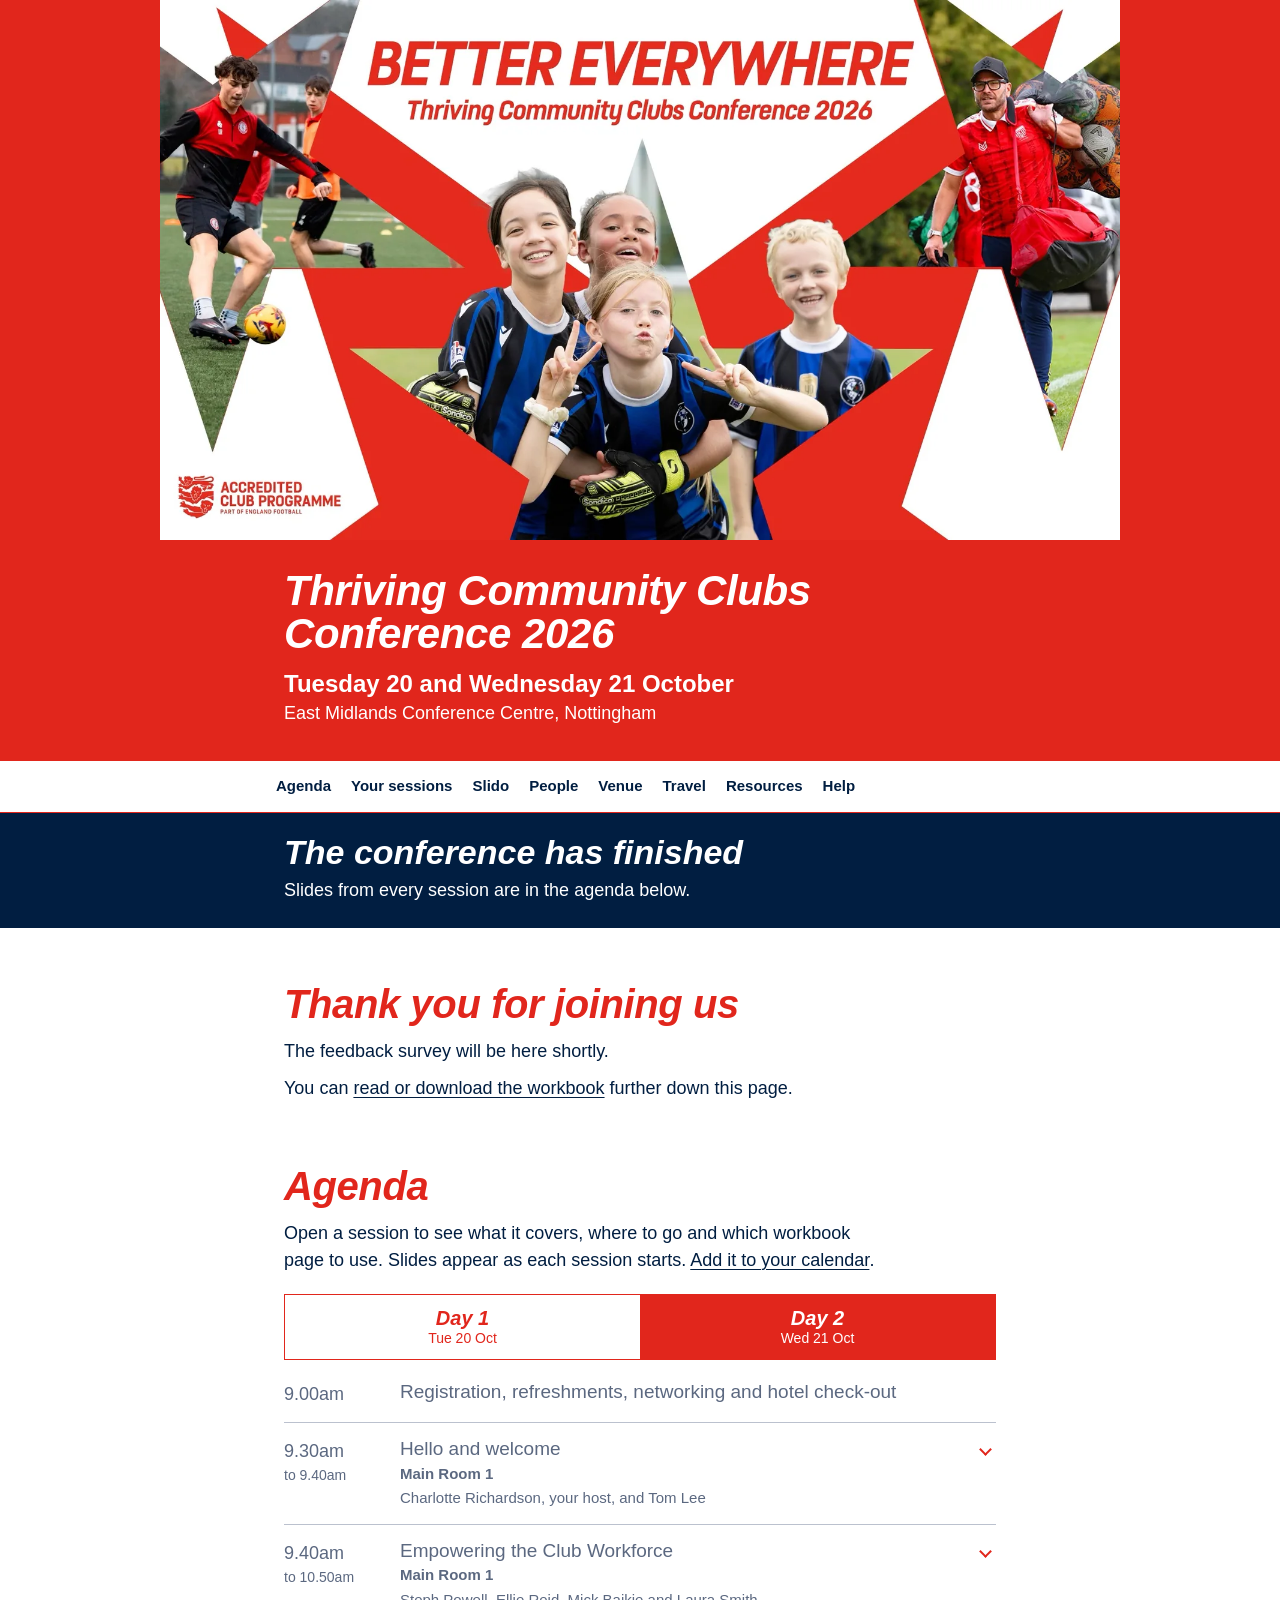
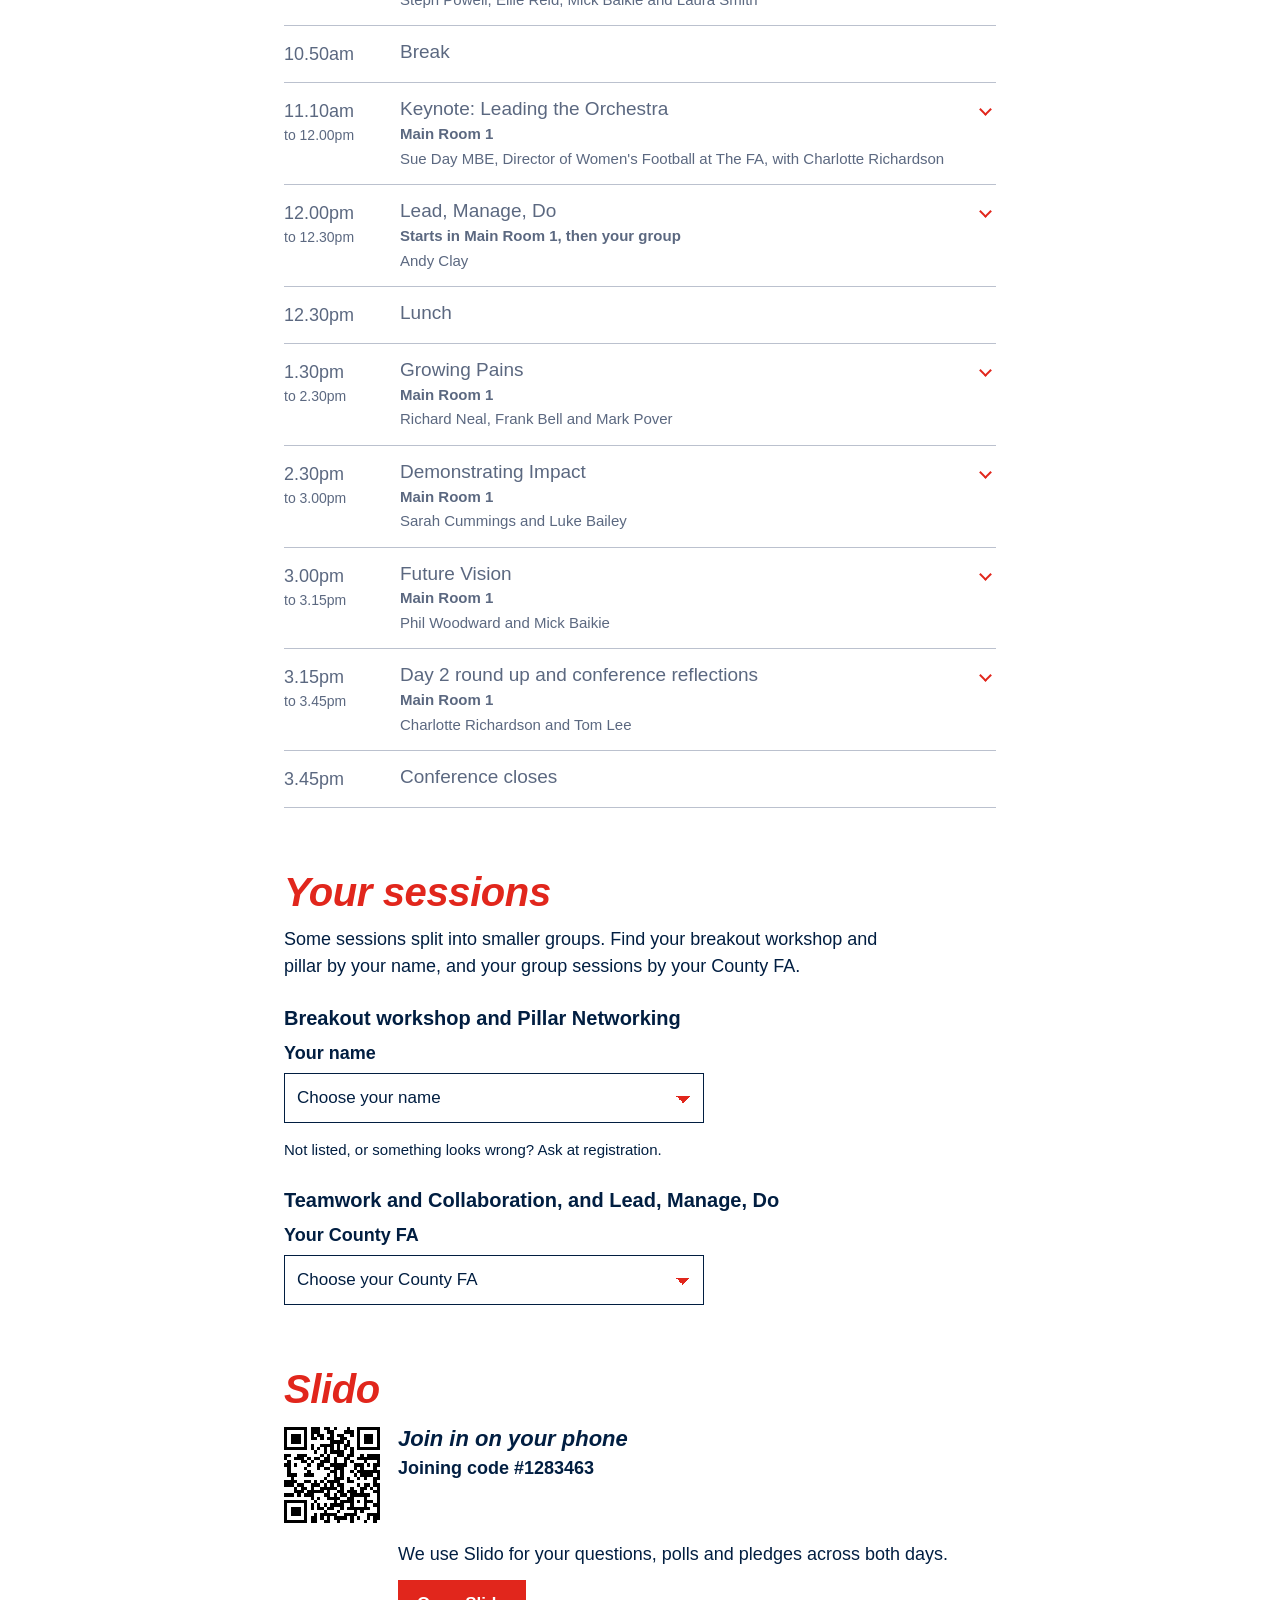
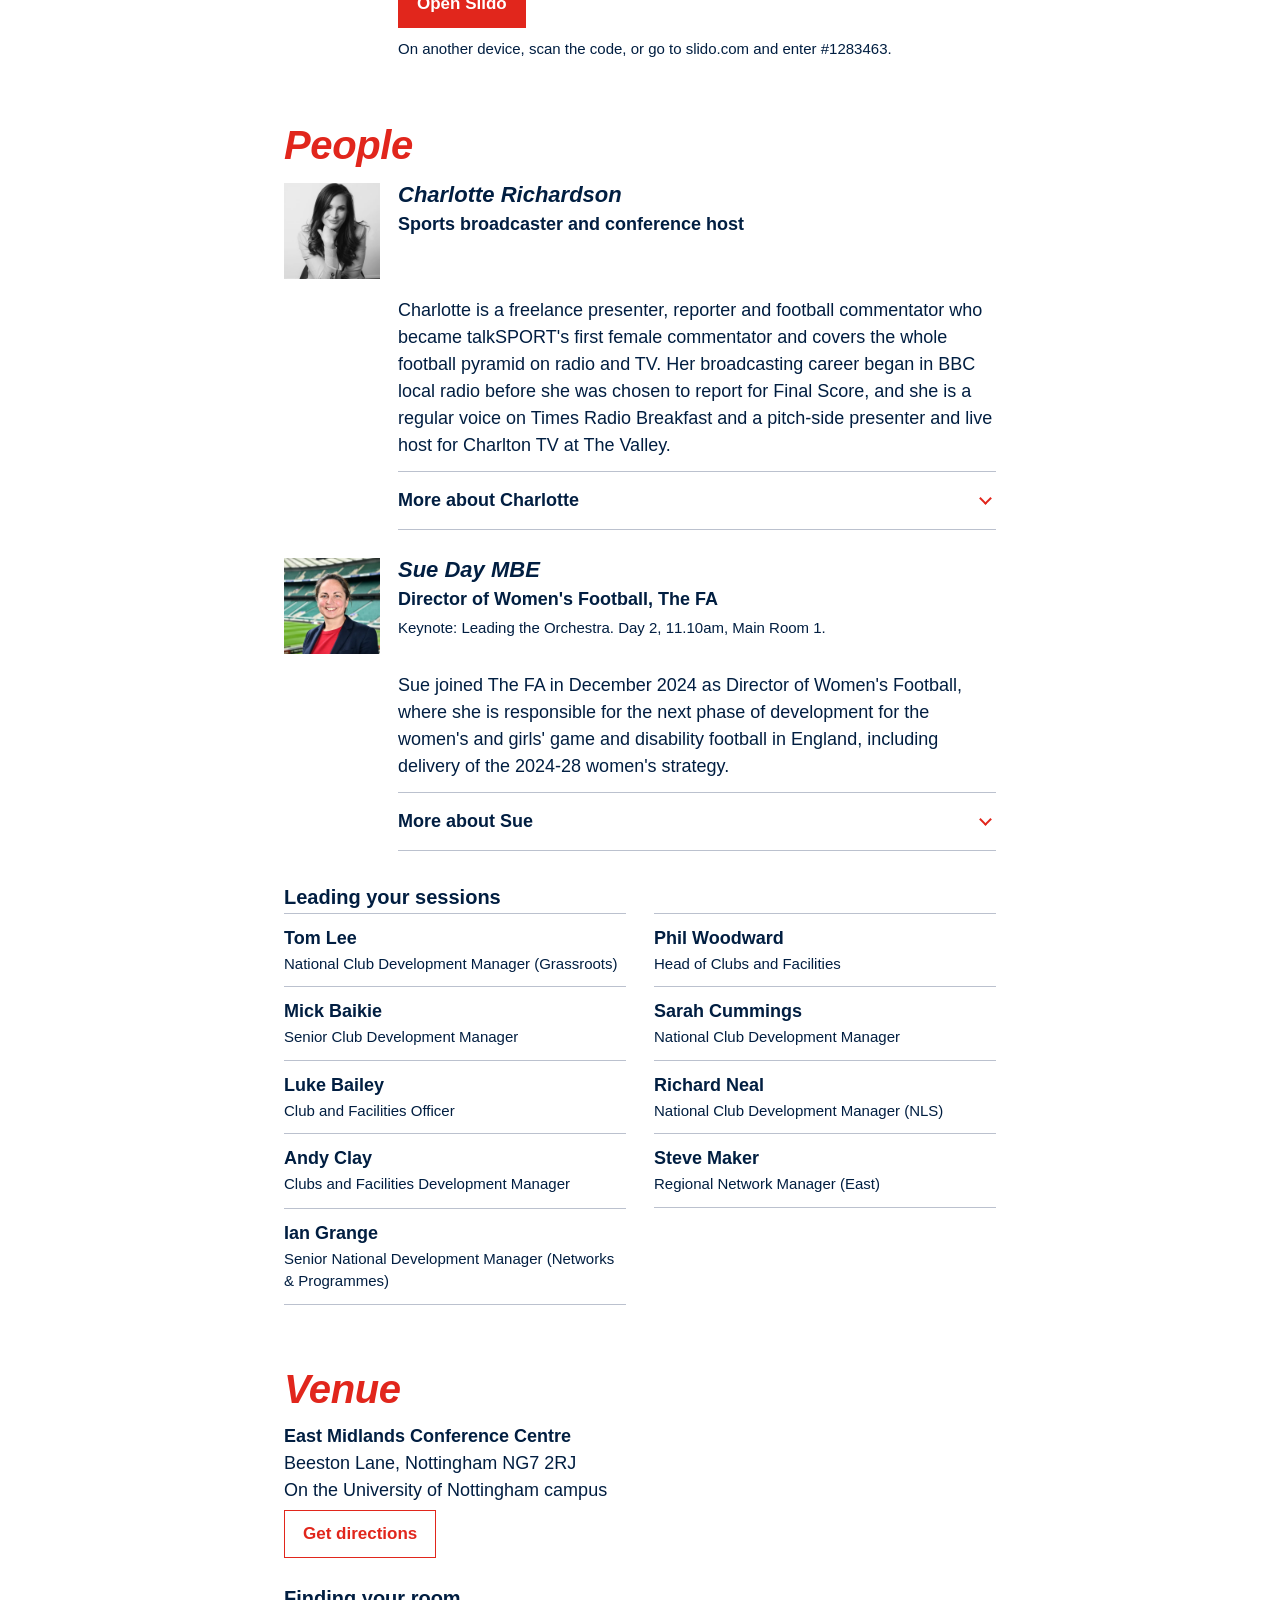
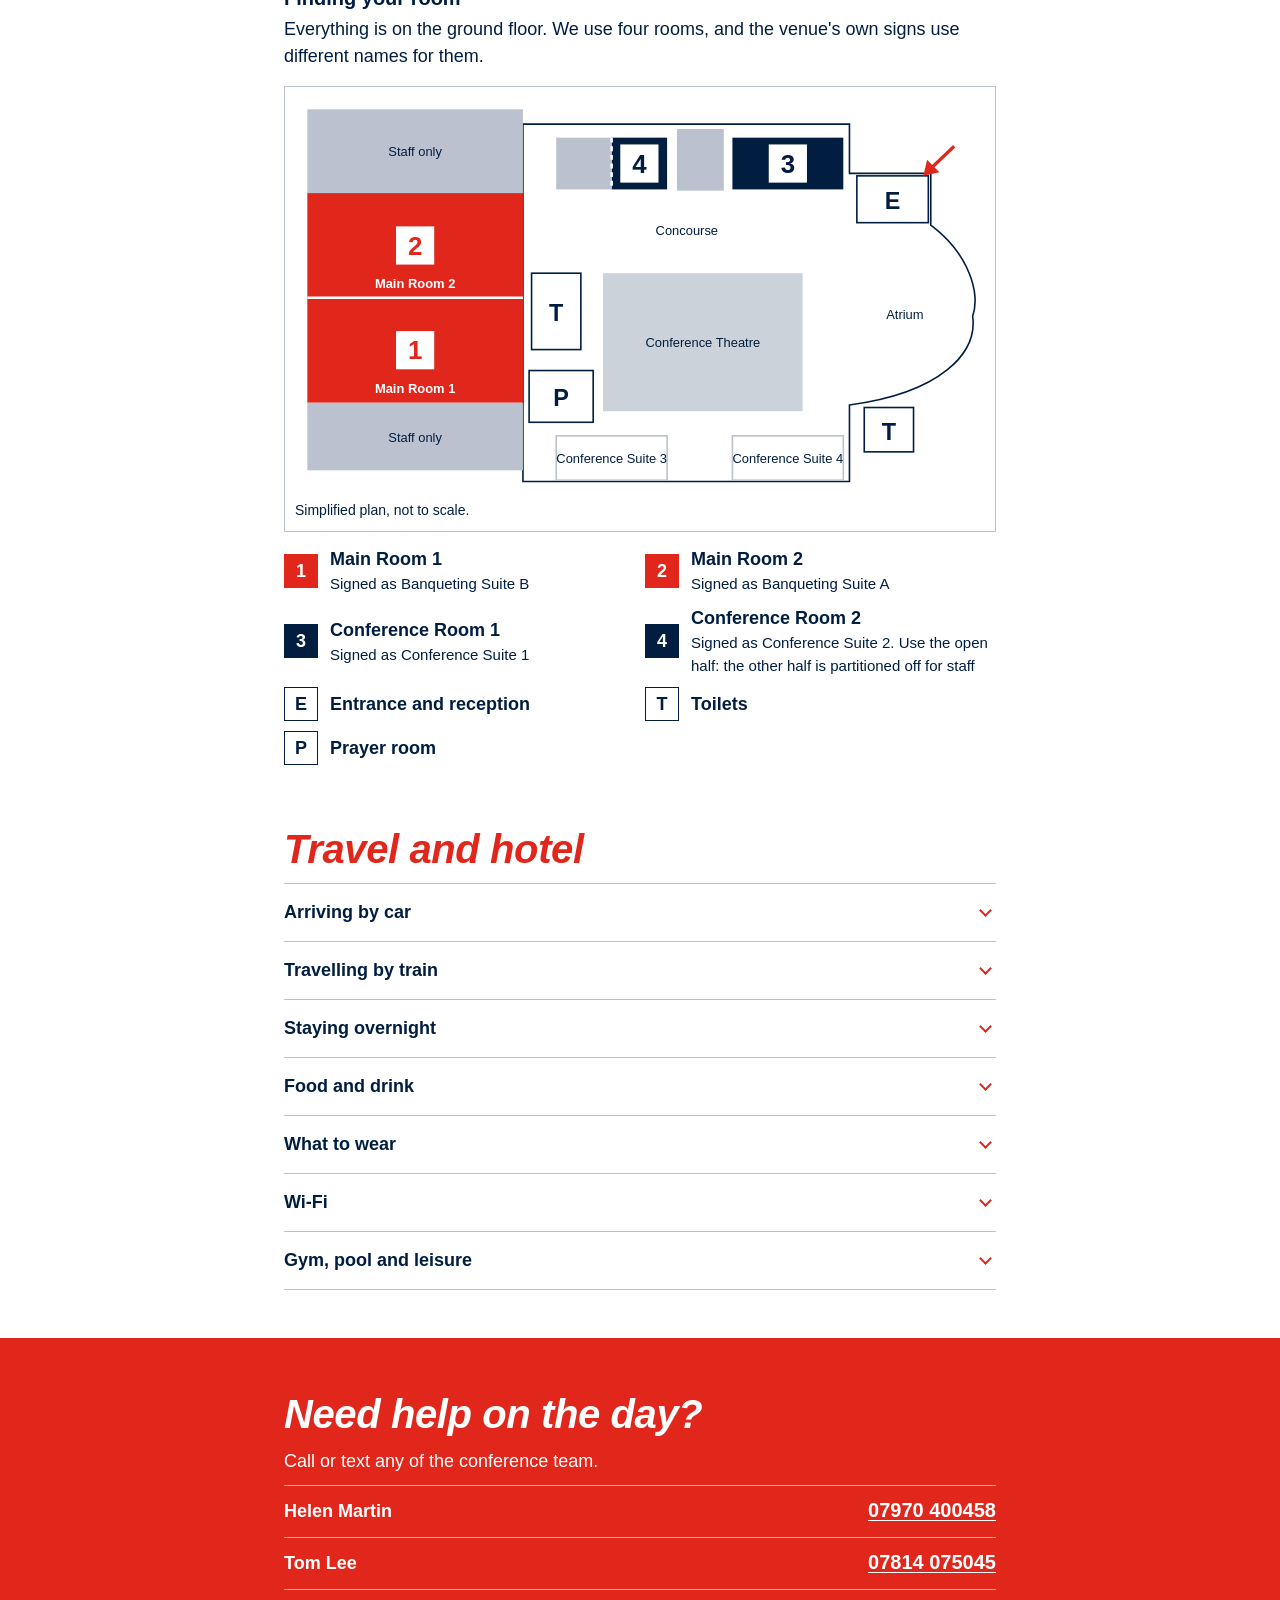
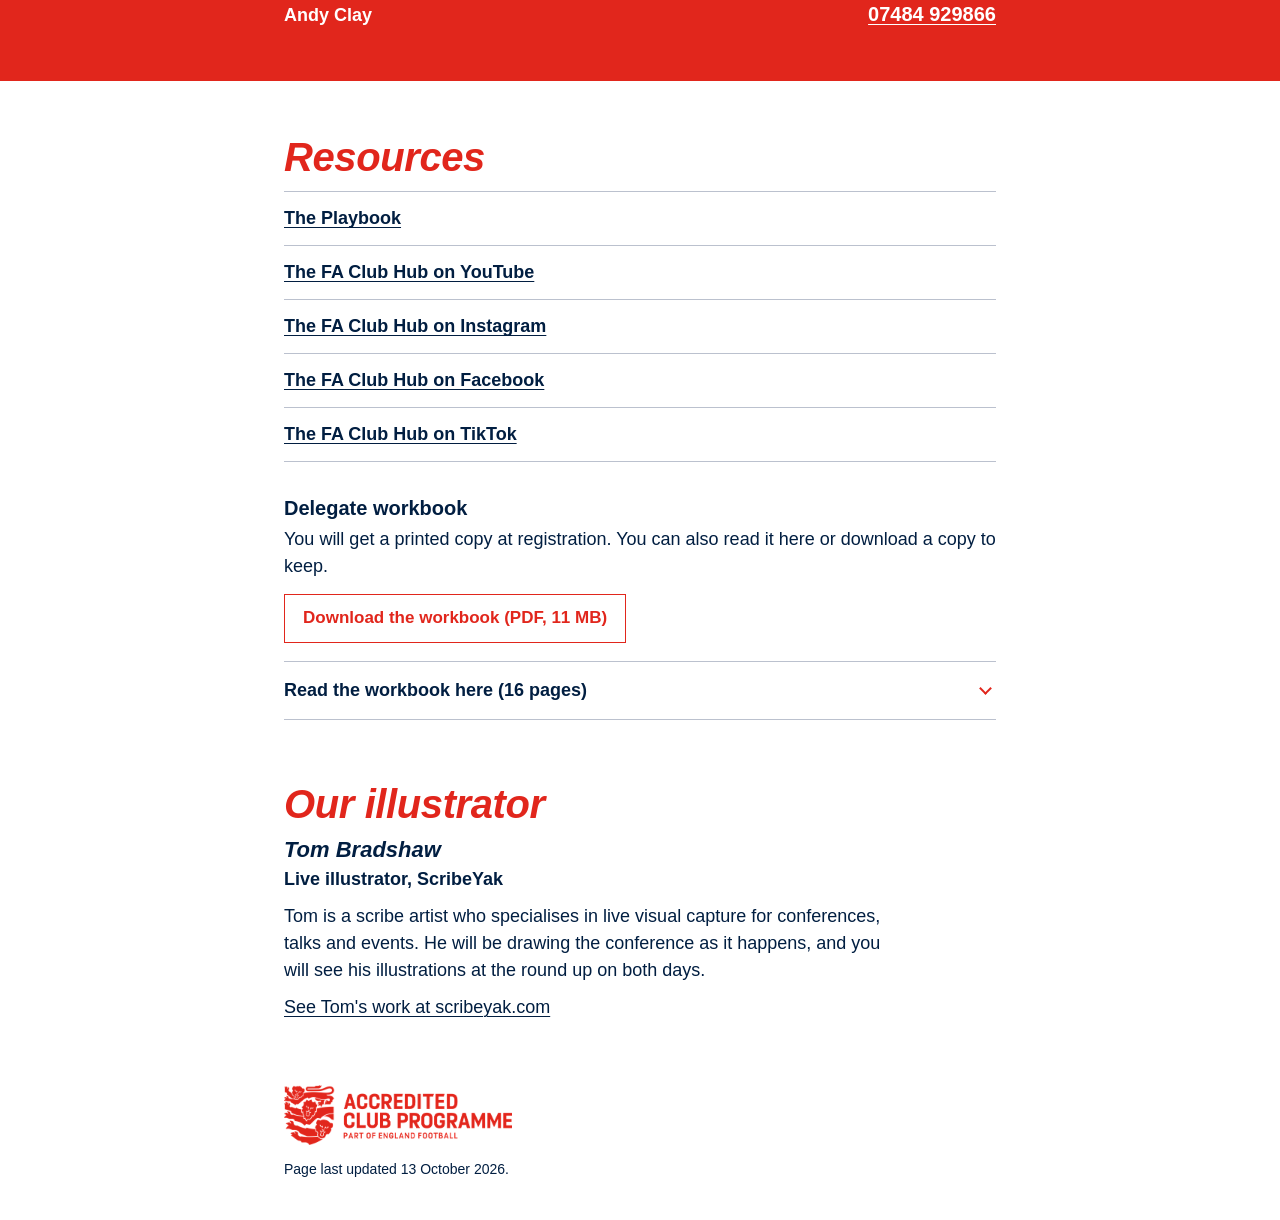
==== commit 24c4630e: "Add Steve Maker to the session leads Co-Authored-By: Claude Opus 5.5 <noreply@anthropic.com> Claude-" ====
--- a/index.html
+++ b/index.html
@@ -59,24 +59,13 @@
 
 <section class="block" id="before" aria-labelledby="before-h">
   <div class="wrap">
-    <h2 id="before-h">Four things to do before you arrive</h2>
+    <h2 id="before-h">Three things to do before you arrive</h2>
     <ol class="steps">
       <li>
         <h3>Register your vehicle</h3>
         <p>Parking is free, but your vehicle must be registered to avoid a parking charge. Registering lets you park in the conference centre car park and in marked bays across the campus.</p>
         <p><a class="button" href="https://nottingham.firstparking.co.uk/Event/Register/hXFbnJEB" rel="noopener">Register your vehicle</a></p>
         <p class="hint">Can't register in advance? There are QR codes in the conference centre, but you must register within one hour of arriving.</p>
-      </li>
-      <li id="choices">
-        <h3>Choose your Day 1 sessions</h3>
-        <div data-until="2026-10-13T23:59:59+01:00">
-          <p>Pick your breakout workshop and your first, second and third choice for Pillar Networking by Tuesday 13 October. We will try to give everyone their first choice. If we haven't heard from you by then, we will allocate a session for you.</p>
-          <p><a class="button" href="https://app.smartsheet.com/b/form/01a1025ecb13743983210fa2bb6a2f70" rel="noopener">Choose your sessions</a></p>
-          <p class="hint">Not sure which pillar? Pick the one where most of your clubs are red or amber in their Club Development Reviews, or one where you want to deepen your knowledge. If more than one of you is coming from your County FA, you may want to split across pillars.</p>
-        </div>
-        <div data-from="2026-10-13T23:59:59+01:00" hidden>
-          <p>Session choices closed on Tuesday 13 October. Your breakout workshop and pillar will be listed under <a href="#yours">Your sessions</a> and confirmed at registration.</p>
-        </div>
       </li>
       <li>
         <h3>Get ready for your workbook</h3>
@@ -125,7 +114,7 @@
       <button type="button" data-day="day1" aria-pressed="true">Day 1<span>Tue 20 Oct</span></button>
       <button type="button" data-day="day2" aria-pressed="false">Day 2<span>Wed 21 Oct</span></button>
     </div>
-    <section class="day" id="day1" data-date="2026-10-20" aria-labelledby="day1-h"><h3 class="day-title" id="day1-h">Day 1<span>Tuesday 20 October</span></h3><ol class="timeline"><li class="row pause" id="d1-registration" data-start="2026-10-20T09:30:00+01:00" data-end="2026-10-20T10:30:00+01:00"><div class="when"><time datetime="2026-10-20T09:30">9.30am</time></div><div class="what"><h3>Registration, refreshments and networking</h3></div></li><li class="row session" id="d1-welcome" data-start="2026-10-20T10:30:00+01:00" data-end="2026-10-20T10:40:00+01:00"><div class="when"><time datetime="2026-10-20T10:30">10.30am</time><span class="until">to 10.40am</span></div><div class="what"><details><summary><h3>Hello and welcome</h3><span class="where">Main Room 1</span><span class="who">Charlotte Richardson, your host, and Tom Lee</span></summary><div class="detail"><div class="slides" data-unlock="2026-10-20T10:30:00+01:00" data-label="Hello and welcome" data-slides='[{&quot;f&quot;: &quot;2c4e504da56f.webp&quot;, &quot;a&quot;: &quot;Day 1 agenda, from Hello and welcome at 10.30am to the evening reception at 7.00pm.&quot;}]'><p class="slides-locked">1 slide from this session will appear here when it starts at 10.30am.</p></div><p><a class="button button-outline" href="https://app.sli.do/event/b9EDPXgxX4wQAkY91z1iSJ" rel="noopener">Open Slido</a></p></div></details></div></li><li class="row session" id="d1-scene" data-start="2026-10-20T10:40:00+01:00" data-end="2026-10-20T11:00:00+01:00"><div class="when"><time datetime="2026-10-20T10:40">10.40am</time><span class="until">to 11.00am</span></div><div class="what"><details><summary><h3>Setting the scene</h3><span class="where">Main Room 1</span><span class="who">Phil Woodward and Mick Baikie</span></summary><div class="detail"><p>Where the programme stands today, the route to 1,000 Thriving Community Clubs, and the three things that will get us there: knowing your patch, teamwork and collaboration, and a development mindset.</p><div class="slides" data-unlock="2026-10-20T10:40:00+01:00" data-label="Setting the scene" data-slides='[{&quot;f&quot;: &quot;5b203136b0e5.webp&quot;, &quot;a&quot;: &quot;Setting the scene.&quot;}, {&quot;f&quot;: &quot;95ad332fa1ed.webp&quot;, &quot;a&quot;: &quot;We&#x27;ve made a strong start: foundations in 2024-25, practice in 2025-26, impact in 2026-28.&quot;}, {&quot;f&quot;: &quot;feab0f521d25.webp&quot;, &quot;a&quot;: &quot;Proof it&#x27;s working: 93% stronger relationships, 76% more proactive, 88% long-term mindset, 98% intervention support, 95% positive difference.&quot;}, {&quot;f&quot;: &quot;cf073d981950.webp&quot;, &quot;a&quot;: &quot;The next 2 years: stronger clubs, opportunities and system.&quot;}, {&quot;f&quot;: &quot;c66cfa5fdc15.webp&quot;, &quot;a&quot;: &quot;The route to 1,000 is clear.&quot;}, {&quot;f&quot;: &quot;7a9b72f286d1.webp&quot;, &quot;a&quot;: &quot;Success factors: know your patch gives insight, teamwork and collaboration gives capability, and a development mindset joins the two.&quot;}, {&quot;f&quot;: &quot;1a6bbc58aa3e.webp&quot;, &quot;a&quot;: &quot;Understand the club.&quot;}, {&quot;f&quot;: &quot;856dd5df78da.webp&quot;, &quot;a&quot;: &quot;Tailor the support: understand, support, progress.&quot;}, {&quot;f&quot;: &quot;89a66f7a7a90.webp&quot;, &quot;a&quot;: &quot;Progress that lasts: trusted relationships, continuous learning, generational impact.&quot;}, {&quot;f&quot;: &quot;c3301fb1c1b6.webp&quot;, &quot;a&quot;: &quot;National ambition, local progress: which clubs, what commitment, what support?&quot;}]'><p class="slides-locked">10 slides from this session will appear here when it starts at 10.40am.</p></div><p><a class="button button-outline" href="https://app.sli.do/event/b9EDPXgxX4wQAkY91z1iSJ" rel="noopener">Open Slido</a></p></div></details></div></li><li class="row session" id="d1-breakout" data-start="2026-10-20T11:00:00+01:00" data-end="2026-10-20T12:00:00+01:00"><div class="when"><time datetime="2026-10-20T11:00">11.00am</time><span class="until">to 12.00pm</span></div><div class="what"><details><summary><h3>Breakout workshops</h3><span class="where">Main Room 1 or Main Room 2</span><span class="who">Go to the workshop you have been allocated</span></summary><div class="detail"><div class="option"><h4>A Digital Journey (Data and Digital)</h4><p class="where">Main Room 1, with Tom Lee, Sarah Cummings and Luke Bailey</p><p>Understand the different data and digital platforms, and build the skills, knowledge and capability to get the best out of them. Turn insight into impact: the right clubs, the right support, at the right time.</p><div class="slides" data-unlock="2026-10-20T11:00:00+01:00" data-label="A Digital Journey (Data and Digital)" data-slides='[{&quot;f&quot;: &quot;9a96df071fb8.webp&quot;, &quot;a&quot;: &quot;A Digital Journey, in Main Room 1 with Tom Lee, Sarah Cummings and Luke Bailey.&quot;}, {&quot;f&quot;: &quot;96d33beb2c0f.webp&quot;, &quot;a&quot;: &quot;A Digital Journey: Power BI answers which clubs, the Club Programme Platform answers what support, and The Playbook answers what next step.&quot;}, {&quot;f&quot;: &quot;38f5baf232ee.webp&quot;, &quot;a&quot;: &quot;The aim: turn insight into impact. Use the digital journey to make better decisions and provide the right clubs, the right support, at the right time.&quot;}, {&quot;f&quot;: &quot;2002c125fd76.webp&quot;, &quot;a&quot;: &quot;Slido question: what are your unanswered questions about the platforms in our Digital Journey?&quot;}, {&quot;f&quot;: &quot;c4964d2b03ae.webp&quot;, &quot;a&quot;: &quot;Which clubs? Build your Thriving Community Clubs pipeline: identify 5 clubs that are strategically important in your County FA, looking at strong pathways, the National League System and Women&#x27;s Football Pyramid, and facility investment.&quot;}, {&quot;f&quot;: &quot;66a4f2586c57.webp&quot;, &quot;a&quot;: &quot;Slido discussion: future insights from the Power BI dashboards, future functionality for the Club Programme Platform and The Playbook, and the resources and support to push directly to clubs.&quot;}]'><p class="slides-locked">6 slides from this session will appear here when it starts at 11.00am.</p></div></div><div class="option"><h4>National League System</h4><p class="where">Main Room 2, with Richard Neal and Andrew Lomas</p><p>Explore what is different about working with clubs with National League System provision, the other expectations these clubs are obliged to meet (such as licensing and stadium accreditation), and why they might be uniquely positioned to help grow football participation in your area.</p><div class="slides" data-unlock="2026-10-20T11:00:00+01:00" data-label="National League System" data-slides='[{&quot;f&quot;: &quot;c92b3eb8ad1b.webp&quot;, &quot;a&quot;: &quot;National League System workshop, in Main Room 2 with Richard Neal and Andrew Lomas.&quot;}]'><p class="slides-locked">1 slide from this session will appear here when it starts at 11.00am.</p></div></div><p class="workbook"><a href="#workbook-page-5">Workbook page 5</a></p><p><a class="button button-outline" href="https://app.sli.do/event/b9EDPXgxX4wQAkY91z1iSJ" rel="noopener">Open Slido</a></p></div></details></div></li><li class="row pause" id="d1-lunch" data-start="2026-10-20T12:00:00+01:00" data-end="2026-10-20T13:00:00+01:00"><div class="when"><time datetime="2026-10-20T12:00">12.00pm</time></div><div class="what"><h3>Lunch</h3></div></li><li class="row session" id="d1-teamwork" data-start="2026-10-20T13:00:00+01:00" data-end="2026-10-20T14:00:00+01:00"><div class="when"><time datetime="2026-10-20T13:00">1.00pm</time><span class="until">to 2.00pm</span></div><div class="what"><details><summary><h3>Teamwork and Collaboration</h3><span class="where">Starts in Main Room 1, then your group</span><span class="who">Andy Clay</span></summary><div class="detail"><p>See what great collaboration looks like through real examples from across the network. Tackle a real challenge, see what colleagues elsewhere are doing, and decide what you are taking back. Leave with one thing somebody else is doing that could make your job easier.</p><h4>Groups</h4><ul class="rooms"><li><strong>Main Room 1, Group 1</strong> with Steve Maker, Luke Bowles, Jo de Tute and Dominic Foley<span class="counties">Essex FA, West Riding FA, Lancashire FA, Birmingham FA, Surrey FA, Durham FA, Hampshire FA</span></li><li><strong>Main Room 1, Group 2</strong> with Andy Baker and Ashley Donovan<span class="counties">Berks &amp; Bucks FA, Kent FA, Cheshire FA, Sheffield &amp; Hallamshire FA, Leicestershire FA, Manchester FA, Liverpool FA, Devon FA</span></li><li><strong>Main Room 2, Group 3</strong> with Karl Lingham and Jemma Fairey<span class="counties">Derbyshire FA, Northamptonshire FA, Middlesex FA, Gloucestershire FA, Hertfordshire FA, Lincolnshire FA, London FA, Norfolk FA, Sussex FA</span></li><li><strong>Conference Room 1, Group 4</strong> with Chris Smith and Alex Scott<span class="counties">Oxfordshire FA, Staffordshire FA, Northumberland FA, Nottinghamshire FA, Somerset FA, Suffolk FA, Cambridgeshire FA</span></li><li><strong>Conference Room 2, Group 5</strong> with Katie Phillipson and Marc Di Carlo<span class="counties">Bedfordshire FA, Cumberland FA, Dorset FA, East Riding FA, North Riding FA, Wiltshire FA, Cornwall FA, Huntingdonshire FA, Herefordshire FA, Westmorland FA</span></li></ul><p class="hint"><a href="#yours">Find your County FA under Your sessions</a>.</p><details class="fold res"><summary>Band D (1)</summary><div class="fold-body"><figure class="res-item"><figcaption>Steal &amp; Adapt: good practice from your band</figcaption><span class="res-count">Band A</span><a href="resources/steal-and-adapt/page-1.webp" target="_blank" rel="noopener"><img src="resources/steal-and-adapt/page-1.webp" alt="Steal and Adapt, Band A. Examples of good practice around collaboration within County FA teams, FA Club Consultants and other County FA support staff from counties in Band A. What could you steal and adapt for your County?" width="1400" height="990" loading="lazy" decoding="async"></a><span class="res-count">Band B</span><a href="resources/steal-and-adapt/page-2.webp" target="_blank" rel="noopener"><img src="resources/steal-and-adapt/page-2.webp" alt="Steal and Adapt, Band B. Examples of good practice around collaboration from counties in Band B. What could you steal and adapt for your County?" width="1400" height="990" loading="lazy" decoding="async"></a><span class="res-count">Band C</span><a href="resources/steal-and-adapt/page-3.webp" target="_blank" rel="noopener"><img src="resources/steal-and-adapt/page-3.webp" alt="Steal and Adapt, Band C. Examples of good practice around collaboration from counties in Band C. What could you steal and adapt for your County?" width="1400" height="990" loading="lazy" decoding="async"></a><span class="res-count">Band D</span><a href="resources/steal-and-adapt/page-4.webp" target="_blank" rel="noopener"><img src="resources/steal-and-adapt/page-4.webp" alt="Steal and Adapt, Band D. Examples of good practice around collaboration from counties in Band D. What could you steal and adapt for your County?" width="1400" height="990" loading="lazy" decoding="async"></a><p class="hint">Tap a page to enlarge it. <a href="files/steal-and-adapt.pdf">Download the PDF (2 MB)</a></p></figure></div></details><p class="workbook"><a href="#workbook-page-6">Workbook page 6</a></p><div class="slides" data-unlock="2026-10-20T13:00:00+01:00" data-label="Teamwork and Collaboration" data-slides='[{&quot;f&quot;: &quot;9249f2ed365e.webp&quot;, &quot;a&quot;: &quot;Teamwork and Collaboration groupings by room, group lead and County FA. The same information is under Your sessions on this page.&quot;}, {&quot;f&quot;: &quot;cbe538503e1e.webp&quot;, &quot;a&quot;: &quot;The activity: challenge, move and steal, act.&quot;}, {&quot;f&quot;: &quot;a2ca26e9c431.webp&quot;, &quot;a&quot;: &quot;You told us: workforce capacity, accessing the right expertise, Club Consultant relationships, stretched volunteers, working across teams.&quot;}, {&quot;f&quot;: &quot;b4f12c9c51ab.webp&quot;, &quot;a&quot;: &quot;The aim: leave with one thing somebody else is doing that could make your job easier.&quot;}, {&quot;f&quot;: &quot;fe59228e9077.webp&quot;, &quot;a&quot;: &quot;Challenge: pick one card, flip it, tackle it.&quot;}, {&quot;f&quot;: &quot;fc25780e1605.webp&quot;, &quot;a&quot;: &quot;Move and steal: find your station, get underneath why it worked, what could you steal?&quot;}, {&quot;f&quot;: &quot;7f8a30bcaeca.webp&quot;, &quot;a&quot;: &quot;Act: what&#x27;s the one thing you&#x27;re stealing, who will you stay connected with? Capture it in your workbook.&quot;}]'><p class="slides-locked">7 slides from this session will appear here when it starts at 1.00pm.</p></div><p><a class="button button-outline" href="https://app.sli.do/event/b9EDPXgxX4wQAkY91z1iSJ" rel="noopener">Open Slido</a></p></div></details></div></li><li class="row session" id="d1-pillar" data-start="2026-10-20T14:00:00+01:00" data-end="2026-10-20T15:00:00+01:00"><div class="when"><time datetime="2026-10-20T14:00">2.00pm</time><span class="until">to 3.00pm</span></div><div class="what"><details><summary><h3>Pillar Networking</h3><span class="where">Starts in Main Room 1, then your pillar</span><span class="who">Sarah Cummings</span></summary><div class="detail"><p>Use your own Club Development Review data to get underneath the red and amber ratings on your pillar: the root causes, what is blocking progress, and the tactics and interventions that would fix both.</p><h4>Where each pillar meets</h4><ul class="pillars"><li class="pillar"><img src="assets/pillar-lg.png" alt="" width="44" height="50"><div><strong>Leadership &amp; Governance</strong><span>Conference Room 2</span><span class="with">With Richard Neal, Frank Bell, Mark Hilton and Tom Lee</span></div><details class="fold res"><summary>Page 2 of 2 (1)</summary><div class="fold-body"><figure class="res-item"><figcaption>Leadership &amp; Governance: help and support guide</figcaption><span class="res-count">Page 1 of 2</span><a href="resources/leadership-governance-support-guide/page-1.webp" target="_blank" rel="noopener"><img src="resources/leadership-governance-support-guide/page-1.webp" alt="Leadership &amp; Governance help and support guide, page 1. Everything currently available under this pillar, and where to find it. One, the Club Leadership Programme with UCFB. Two, Financial Controls from England Football. Three, legal and governance support from The FA and Muckle LLP, with FA Bitesize Guides and guidance on data protection and club structures. Four, video guides on The Club Hub on YouTube. The links are listed below the pages." width="1240" height="1752" loading="lazy" decoding="async"></a><span class="res-count">Page 2 of 2</span><a href="resources/leadership-governance-support-guide/page-2.webp" target="_blank" rel="noopener"><img src="resources/leadership-governance-support-guide/page-2.webp" alt="Leadership &amp; Governance help and support guide, page 2. Five, tools and guidance in the PlayBook: VAT assessment information, VAT guidance, a VAT flow chart and a VAT case study toolkit for clubs, the Club Structures Assistant and the Resource Sharing Agreement. Six, workshops for 2026 in the PlayBook: Financial Controls and VAT, and Club Legal Structures and Governance." width="1240" height="1752" loading="lazy" decoding="async"></a><p class="hint">Tap a page to enlarge it. <a href="files/leadership-governance-support-guide.pdf">Download the PDF (566 KB)</a></p><details class="fold res-links"><summary>Links from this guide (19)</summary><div class="fold-body"><p class="res-group">Club Leadership Programme, with UCFB</p><ul><li><a href="https://www.ucfb.ac.uk/your-degree/executive-education/fa-club-leadership-programme/" rel="noopener">View the Club Leadership Programme</a></li></ul><p class="res-group">Financial Controls, England Football</p><ul><li><a href="https://www.englandfootball.com/participate/leagues-and-clubs/Financial-Control" rel="noopener">Read the Financial Controls guidance</a></li></ul><p class="res-group">Legal and governance support, The FA and Muckle LLP</p><ul><li><a href="https://www.muckle-llp.com/what-we-do/sectors/sports/the-football-association/" rel="noopener">The FA and Muckle LLP hub</a></li><li><a href="https://www.muckle-llp.com/what-we-do/sectors/sports/the-football-association/fa-bitesize-guides/fa-bitesize-financial-controls/" rel="noopener">FA Bitesize Guide: Financial Controls</a></li><li><a href="https://www.muckle-llp.com/what-we-do/sectors/sports/the-football-association/fa-bitesize-guides/fa-bitesize-governance/" rel="noopener">FA Bitesize Guide: Governance Standards</a></li><li><a href="https://www.muckle-llp.com/what-we-do/sectors/sports/the-football-association/fa-bitesize-guides/fa-bitesize-incorporation-legal-structures/" rel="noopener">FA Bitesize Guide: Incorporation &amp; Legal Structures</a></li><li><a href="https://www.muckle-llp.com/what-we-do/sectors/sports/the-football-association/fa-bitesize-guides/fa-bitesize-leadership/" rel="noopener">FA Bitesize Guide: Leadership</a></li><li><a href="https://www.muckle-llp.com/what-we-do/sectors/sports/the-football-association/fa-bitesize-guides/fa-bitesize-risk-management/" rel="noopener">FA Bitesize Guide: Risk Management</a></li><li><a href="https://www.muckle-llp.com/what-we-do/sectors/sports/the-football-association/fa-bitesize-guides/fa-bitesize-special-tax-status-trading/" rel="noopener">FA Bitesize Guide: Special Tax Status &amp; Trading</a></li><li><a href="https://www.muckle-llp.com/what-we-do/sectors/sports/the-football-association/gdpr-factsheets/" rel="noopener">FA Data Protection Factsheets</a></li><li><a href="https://www.muckle-llp.com/what-we-do/sectors/sports/the-football-association/fa-template-documents/" rel="noopener">FA Data Protection Templates</a></li><li><a href="https://www.muckle-llp.com/files/pdf/19799_THE_FA_REMAKE-OF-THE-CLUB-STRUCTURES_L.pdf" rel="noopener">The FA&#x27;s Guide to Club Structures (PDF)</a></li></ul><p class="res-group">Video guides, The Club Hub on YouTube</p><ul><li><a href="https://youtube.com/playlist?list=PLlPyxLEijGBoCmdjykakE8KbtfOgV3Z_-" rel="noopener">Football Club Governance with Muckle LLP: the full playlist</a></li><li><a href="https://youtu.be/OFaBeM8kZic" rel="noopener">Managing data &amp; risk at your football club</a></li><li><a href="https://youtu.be/MpzkJFACpzg" rel="noopener">Which legal structure should your football club have?</a></li><li><a href="https://youtu.be/XZxDjCfL4pM" rel="noopener">How leadership can help shape a successful football club</a></li><li><a href="https://youtu.be/03nZvOi0XpM" rel="noopener">How to optimise your football club&#x27;s finances</a></li></ul><p class="res-group">Tools, guidance and workshops, in the PlayBook</p><ul><li><a href="https://theplaybook.thefa.com/dashboard" rel="noopener">Open the PlayBook (log in needed)</a></li><li><a href="https://club-structures.muckle-llp.com/" rel="noopener">Open the Club Structures Assistant</a><span class="res-note">Signpost only to eligible clubs you are directly supporting.</span></li></ul></div></details></figure></div></details></li><li class="pillar"><img src="assets/pillar-cv.png" alt="" width="44" height="50"><div><strong>Coaches</strong><span>Main Room 2</span><span class="with">With Rebecca Garlick, Lee Brown and Andy Somers</span></div><details class="fold res"><summary>Page 3 of 3 (3)</summary><div class="fold-body"><figure class="res-item"><figcaption>County FA Coach Development Lead: role purpose</figcaption><a href="resources/coach-development-lead-role-purpose/page-1.webp" target="_blank" rel="noopener"><img src="resources/coach-development-lead-role-purpose/page-1.webp" alt="County FA Coach Development Lead role purpose. One, support sustainable clubs: support England Football Accredited Clubs to become more sustainable by embedding the Thriving Community Club framework, aligning support services and facilitating collaboration between stakeholders. Two, grow coaching and coach development: lead the growth and sustainability of high-quality coaching and coach development in England Football Accredited Clubs, working with Coaching Leads on people-centred programmes aligned with the FA Learning Coach Development Framework. Three, create meaningful learning opportunities: ensure all coaches have access to meaningful learning, mentoring and development that helps them create positive experiences for every player. Question: how could you collaborate to overcome some of the coach and volunteer challenges faced by your clubs?" width="1400" height="787" loading="lazy" decoding="async"></a><p class="hint">Tap the image to enlarge it. <a href="resources/coach-development-lead-role-purpose/page-1.webp" target="_blank" rel="noopener">Open full size</a></p></figure><figure class="res-item"><figcaption>Club Coaching Leads Development Programme: what, so what, now what?</figcaption><a href="resources/club-coaching-leads-development-programme/page-1.webp" target="_blank" rel="noopener"><img src="resources/club-coaching-leads-development-programme/page-1.webp" alt="Club Coaching Leads Development Programme. Purpose: support the coaching pillar of the Thriving Community Club framework; 4,000 trained club coaching leads deployed within 2 and 3 star England Accredited clubs; 25% of coaches attending local CPD. To date: pilot programmes, consultation, content build, consultation, content design, consultation, roll out. Build considerations: FA Learning principles, adult learning principles, FA coach developer framework, enquiry-based learning, prior mentor developer series. Delivered by County FA coach development leads; Band 1 counties can nominate a casual coach developer to support, and Band 2 to 5 counties can propose one based on capacity, approved at the discretion of the regional manager. Coming next: training and familiarisation, monitoring and evaluation, ongoing support and development, retaining FA Club Coaching Lead status, alignment with England Accredited Clubs renewal, reward and recognition, scope of delivery, and a blended approach." width="1086" height="1448" loading="lazy" decoding="async"></a><p class="hint">Tap the image to enlarge it. <a href="resources/club-coaching-leads-development-programme/page-1.webp" target="_blank" rel="noopener">Open full size</a></p></figure><figure class="res-item"><figcaption>Game plan for grassroots coaching</figcaption><span class="res-count">Page 1 of 3</span><a href="resources/game-plan-for-grassroots-coaching/page-1.webp" target="_blank" rel="noopener"><img src="resources/game-plan-for-grassroots-coaching/page-1.webp" alt="Game plan for grassroots coaching: developing coaches, inspiring players, strengthening communities. At the centre: developers, delivery and diversity. Around them: connect learning, engage people, recognise progress and build partnerships." width="1400" height="788" loading="lazy" decoding="async"></a><span class="res-count">Page 2 of 3</span><a href="resources/game-plan-for-grassroots-coaching/page-2.webp" target="_blank" rel="noopener"><img src="resources/game-plan-for-grassroots-coaching/page-2.webp" alt="Developer workforce pyramid: 17 in the full-time coach development team, 40 County FA Coach Development Leads, 200 in the casual coach development workforce, and 4,000 Club Coaching Leads in Thriving Community Clubs." width="1400" height="788" loading="lazy" decoding="async"></a><span class="res-count">Page 3 of 3</span><a href="resources/game-plan-for-grassroots-coaching/page-3.webp" target="_blank" rel="noopener"><img src="resources/game-plan-for-grassroots-coaching/page-3.webp" alt="The learning offer. Live, strategic priorities with same month delivery: Know Your Format in September, Coaching fundamentals in November, Volume and variety in May. Super Library, equality, diversity and inclusion priorities with anytime delivery: Football without limits and Coaching Female Players. Library, always on: Getting Started, Enjoy and Participate, Lead and Manage Teams, and Helping Individuals." width="1400" height="788" loading="lazy" decoding="async"></a><p class="hint">Tap a page to enlarge it. <a href="files/game-plan-for-grassroots-coaching.pdf">Download the PDF (1 MB)</a></p></figure></div></details></li><li class="pillar"><img src="assets/pillar-cv.png" alt="" width="44" height="50"><div><strong>Volunteers</strong><span>Main Room 2</span><span class="with">With Steph Powell, Ellie Reid, Mick Baikie and Laura Smith</span></div><details class="fold res"><summary>Celebrate (2)</summary><div class="fold-body"><figure class="res-item"><figcaption>Volunteers: help and support guide</figcaption><span class="res-count">Page 1 of 2</span><a href="resources/volunteers-support-guide/page-1.webp" target="_blank" rel="noopener"><img src="resources/volunteers-support-guide/page-1.webp" alt="Volunteers help and support guide, page 1. Everything currently available to help clubs and leagues recruit, develop, keep and celebrate their volunteers. One, learning and development from England Football Learning: The FA Club Maker, Run Football Club Edition, Run Football League Edition, EE Playmaker, the Personal Development Compass and England Football Learning. Two, Growing Volunteers from England Football, with resources to download: Volunteer Planning Toolkit, Volunteer Welcome Pack, Volunteer Roles and Tasks guide, Football Volunteer Agreement, volunteer profile videos and editable role profiles. The links are listed below the pages." width="1241" height="1754" loading="lazy" decoding="async"></a><span class="res-count">Page 2 of 2</span><a href="resources/volunteers-support-guide/page-2.webp" target="_blank" rel="noopener"><img src="resources/volunteers-support-guide/page-2.webp" alt="Volunteers help and support guide, page 2. Three, celebrating volunteers with The England Football Family: membership, the Grassroots Football Awards, thank-you films and finding volunteering opportunities. Four, volunteer planning in the PlayBook: the Volunteer Planning Toolkit for clubs and leagues, the Volunteer Planning Workshop for workshop delivery, and the Volunteer Planning Checklist for County FAs." width="1241" height="1754" loading="lazy" decoding="async"></a><p class="hint">Tap a page to enlarge it. <a href="files/volunteers-support-guide.pdf">Download the PDF (239 KB)</a></p><details class="fold res-links"><summary>Links from this guide (14)</summary><div class="fold-body"><p class="res-group">Learning and development, England Football Learning</p><ul><li><a href="https://www.englandfootball.com/participate/volunteer/Learning-and-Development-for-Volunteers" rel="noopener">See all volunteer courses</a></li><li><a href="https://learn.englandfootball.com/mylearning?courseUrl=https://mylearning.englandfootball.com/learn/courses/232/club-maker" rel="noopener">The FA Club Maker</a></li><li><a href="https://learn.englandfootball.com/mylearning?courseUrl=https://mylearning.englandfootball.com/learn/courses/233/run-football-club-edition/" rel="noopener">Run Football: Club Edition</a></li><li><a href="https://mylearning.englandfootball.com/learn/courses/390/run-football-league-edition/lessons" rel="noopener">Run Football: League Edition</a></li><li><a href="https://learn.englandfootball.com/courses/football/ee-playmaker" rel="noopener">EE Playmaker</a></li><li><a href="https://mylearning.englandfootball.com/learn/courses/388/personal-development-compass-building-personal-capability/lessons" rel="noopener">Personal Development Compass</a></li><li><a href="https://community.thefa.com/youth-leadership-volunteering/b/latest-news/posts/england-football-personal-development-compass-workbooks" rel="noopener">Personal Development Compass workbooks</a></li><li><a href="https://learn.englandfootball.com/" rel="noopener">England Football Learning</a></li></ul><p class="res-group">Growing volunteers, England Football</p><ul><li><a href="https://www.englandfootball.com/participate/volunteer/Growing-Volunteers" rel="noopener">Go to Growing Volunteers</a></li><li><a href="https://find.englandfootball.com/onboarding/volunteer" rel="noopener">Find volunteering opportunities on Find Football</a></li></ul><p class="res-group">Celebrating volunteers, The England Football Family</p><ul><li><a href="https://www.englandfootball.com/participate/volunteer/Celebrating-Volunteers" rel="noopener">Go to Celebrating Volunteers and the Volunteer Video Hub</a></li><li><a href="https://www.englandfootball.com/participate/volunteer/Volunteer-Membership-Registration" rel="noopener">Join the England Football Family</a></li><li><a href="https://www.englandfootball.com/participate/Grassroots-Football-Awards" rel="noopener">Grassroots Football Awards</a></li></ul><p class="res-group">Volunteer planning, in the PlayBook</p><ul><li><a href="https://theplaybook.thefa.com/dashboard" rel="noopener">Open the PlayBook (log in needed)</a></li></ul></div></details></figure><figure class="res-item"><figcaption>FA Volunteer Development Framework</figcaption><span class="res-count">Overview</span><a href="resources/volunteer-development-framework/page-1.webp" target="_blank" rel="noopener"><img src="resources/volunteer-development-framework/page-1.webp" alt="FA Volunteer Development Framework, overview. The FA Volunteering Development Team and the FA Club Development Team support volunteers across four areas. Grow: Volunteer Planning Toolkit and Workshops, National Strategic Partnerships, Local Strategic Partnerships, National Recruitment Campaigns. Diversify: Youth Voice and Leadership Ecosystem, FA funded casual workforce of EDI, Equal Game and Disability Football ambassadors, FA funded volunteer coordinators for female and disability growth, FA Volunteer Conferences. Learning and development, from unaware to interested, involved and invested: Your Game, BBC Bitesize Follow Your Passion, Club Maker, FA Leadership Academy, Rising Leaders, Emerging Club Leaders, Run Football Club and League Editions, Personal Development Compass, Equal Game, Journey to Inclusion, TCC Pillar Workshops, Operational and Strategic Leaders. Celebrate: The England Football Family, the Grassroots Football Awards, the Volunteer Thank You Campaign, in-club celebration resources. Links to the FA Volunteering Hub, the Volunteer Development Dashboard and the Find Volunteering tool. The links are listed below the pages." width="1400" height="991" loading="lazy" decoding="async"></a><details class="fold res-more"><summary>Show the other 5 pages</summary><div class="fold-body"><span class="res-count">Grow</span><a href="resources/volunteer-development-framework/page-2.webp" target="_blank" rel="noopener"><img src="resources/volunteer-development-framework/page-2.webp" alt="Grow. Volunteer Planning Toolkit and Workshops: guidance, templates and role profiles for clubs and leagues, online and in County FA workshops. National Strategic Partnerships such as Access Sport, Women in Football and the Duke of Edinburgh Award. Local Strategic Partnerships such as the Council for Voluntary Service, faith groups and disability charities. National Recruitment Campaigns such as Made For This Game and the Disability Volunteering Marketing Campaign." width="1241" height="1754" loading="lazy" decoding="async"></a><span class="res-count">Diversify</span><a href="resources/volunteer-development-framework/page-3.webp" target="_blank" rel="noopener"><img src="resources/volunteer-development-framework/page-3.webp" alt="Diversify. Youth Voice and Leadership Ecosystem for young volunteers aged 16 to 24: FA National Youth Council, FA Leadership Academy, FA Youth Leadership Network, FA Rising Leaders and County FA Youth Councils. FA funded casual workforce: EDI Community of Practice, Equal Game and Disability Football ambassadors. 13 part-time FA funded volunteer coordinators to grow female and disabled volunteers. FA Volunteer Conferences for prospective volunteers." width="1241" height="1754" loading="lazy" decoding="async"></a><span class="res-count">Learning and development</span><a href="resources/volunteer-development-framework/page-4.webp" target="_blank" rel="noopener"><img src="resources/volunteer-development-framework/page-4.webp" alt="Learning and development. Your Game (ages 14 to 24), Club Maker (ages 18 to 25), FA Leadership Academy (ages 16 to 24), Rising Leaders (ethnically diverse young women aged 16 to 19), the Personal Development Compass (ages 14 to 24) and Run Football: Club Edition for new club committee volunteers, each with its audience and how it is delivered." width="1241" height="1754" loading="lazy" decoding="async"></a><span class="res-count">Learning and development, continued</span><a href="resources/volunteer-development-framework/page-5.webp" target="_blank" rel="noopener"><img src="resources/volunteer-development-framework/page-5.webp" alt="Learning and development, continued. Run Football: League Edition, Equal Game workshops, Journey to Inclusion workshops, TCC Pillar Workshops, Emerging Club Leaders, Operational Club Leaders and Strategic Club Leaders through UCFB. Training for County FAs in volunteer development interventions is on The Training Ground." width="1241" height="1754" loading="lazy" decoding="async"></a><span class="res-count">Celebrate</span><a href="resources/volunteer-development-framework/page-6.webp" target="_blank" rel="noopener"><img src="resources/volunteer-development-framework/page-6.webp" alt="Celebrate. The England Football Family membership and rewards for any volunteer, the Grassroots Football Awards with nominations in March and April, and the Volunteer Thank You Campaign from September to December." width="1241" height="1754" loading="lazy" decoding="async"></a></div></details><p class="hint">Tap a page to enlarge it. <a href="files/volunteer-development-framework.pdf">Download the PDF (2 MB)</a></p><details class="fold res-links"><summary>Links from this guide (25)</summary><div class="fold-body"><p class="res-group">Across the framework</p><ul><li><a href="https://www.englandfootball.com/participate/volunteer/growing-volunteers" rel="noopener">FA Volunteering Hub</a></li><li><a href="https://app.smartsheet.com/dashboards/HqPgqhXR7Vg2vMp6Qc9mGgfqHFj3h5c6GpMFrMP1" rel="noopener">Volunteer Development Dashboard</a><span class="res-note">Opens in Smartsheet</span></li><li><a href="https://find.englandfootball.com/onboarding/volunteer" rel="noopener">Find Volunteering tool</a></li></ul><p class="res-group">Grow</p><ul><li><a href="https://www.englandfootball.com/participate/volunteer/growing-volunteers" rel="noopener">Volunteer Planning Toolkit and Workshops</a></li><li><a href="https://www.accesssport.org.uk/news/access-sport-and-the-fa-launch-new-disability-volunteering-pathway-in-grassroots-football" rel="noopener">National Strategic Partnerships: Access Sport disability volunteering pathway</a></li><li><a href="https://englishfa.sharepoint.com/:w:/s/AValuedNetwork/IQDOoc7I9ghmQqOVqnWVrCU3AeAg5J-RsVJXIWXlAbA8wEQ?e=qaZkay" rel="noopener">Local Strategic Partnerships</a><span class="res-note">Opens in FA SharePoint; sign-in needed</span></li><li><a href="https://englishfa.sharepoint.com/:f:/r/sites/AValuedNetwork/Shared%20Documents/1.%20Volunteers?d=w06a7bb7e752943c08468aa9f5a7fc806&amp;csf=1&amp;web=1&amp;e=FRsVPs" rel="noopener">National Recruitment Campaigns</a><span class="res-note">Opens in FA SharePoint; sign-in needed</span></li></ul><p class="res-group">Diversify</p><ul><li><a href="https://www.englandfootball.com/participate/volunteer/Young-Volunteers" rel="noopener">Youth Voice and Leadership Ecosystem</a></li><li><a href="https://www.englandfootball.com/participate/leagues-and-clubs/female-football-at-your-club?tab=EQUALGAME" rel="noopener">Equal Game</a></li><li><a href="https://www.englandfootball.com/play/Disability-Football/Training" rel="noopener">Disability Football training</a></li><li><a href="https://www.englandfootball.com/participate/volunteer/Volunteer-Conferences" rel="noopener">FA Volunteer Conferences</a></li></ul><p class="res-group">Learning and development</p><ul><li><a href="https://englishfa.sharepoint.com/:f:/s/AValuedNetwork/IgCqXPwyos1LT61cy2IoPZhGAWBRO8kBSBUIfXruZFCvoR0?e=LFS4uy" rel="noopener">Your Game</a><span class="res-note">Opens in FA SharePoint; sign-in needed</span></li><li><a href="https://www.bbc.co.uk/bitesize/groups/c1e1leepl00t" rel="noopener">BBC Bitesize: Follow Your Passion</a></li><li><a href="https://www.englandfootball.com/participate/volunteer/learning-and-development-for-volunteers" rel="noopener">Club Maker, Run Football and the Personal Development Compass</a></li><li><a href="https://www.englandfootball.com/participate/volunteer/young-volunteers" rel="noopener">FA Leadership Academy</a></li><li><a href="https://www.englandfootball.com/participate/women-and-girls/rising-leaders" rel="noopener">Rising Leaders</a></li><li><a href="https://www.ucfb.ac.uk/your-degree/executive-education/?courseType=executive&amp;search=#degree-results" rel="noopener">Emerging Club Leaders (UCFB)</a></li><li><a href="https://www.englandfootball.com/disability-training-for-clubs" rel="noopener">Journey to Inclusion</a></li><li><a href="https://theplaybook.thefa.com/" rel="noopener">TCC Pillar Workshops, in the PlayBook</a><span class="res-note">Log in needed</span></li><li><a href="https://www.ucfb.ac.uk/your-degree/executive-education/fa-club-leadership-programme-operational-leaders/" rel="noopener">Operational Club Leaders (UCFB)</a></li><li><a href="https://www.ucfb.ac.uk/your-degree/executive-education/fa-club-leadership-programme/" rel="noopener">Strategic Club Leaders (UCFB)</a></li><li><a href="https://thetrainingground.curatr3.com/login" rel="noopener">The Training Ground, for County FA staff</a><span class="res-note">Log in needed</span></li></ul><p class="res-group">Celebrate</p><ul><li><a href="https://www.englandfootball.com/participate/volunteer/Celebrating-Volunteers" rel="noopener">The England Football Family and the Volunteer Thank You Campaign</a></li><li><a href="https://www.englandfootball.com/participate/Grassroots-Football-Awards" rel="noopener">The Grassroots Football Awards</a></li><li><a href="https://englishfa.sharepoint.com/:b:/r/sites/AValuedNetwork/Shared%20Documents/1.%20Volunteers/CFA%20Support/Volunteer%20Celebration%20Tactics.pdf?d=w8c1623a82684470ab408b865c743397d&amp;csf=1&amp;web=1&amp;e=8kddZP" rel="noopener">In-club celebration resources</a><span class="res-note">Opens in FA SharePoint; sign-in needed</span></li></ul></div></details></figure></div></details></li><li class="pillar"><img src="assets/pillar-facilities.png" alt="" width="44" height="50"><div><strong>Facilities</strong><span>Conference Room 1</span><span class="with">With Ian Grange, Liam Devlin, Mark Pover and Simon Wood</span></div><details class="fold res"><summary>Page 24 of 24 (2)</summary><div class="fold-body"><figure class="res-item"><figcaption>Facilities: help and support guide</figcaption><span class="res-count">Page 1 of 2</span><a href="resources/facilities-support-guide/page-1.webp" target="_blank" rel="noopener"><img src="resources/facilities-support-guide/page-1.webp" alt="Facilities help and support guide, page 1. Everything currently available to help clubs improve, fund, run and look after their pitches and facilities. One, facilities guidance from England Football: pavilion and changing room guidance, pitch and goalpost safety, grass pitch use during drought, and hosting an InPost locker. Two, funding for facilities from the Football Foundation, covering pitches, buildings and site, equipment and safety, and programmes, with a note of what is not funded. The links are listed below the pages." width="1241" height="1754" loading="lazy" decoding="async"></a><span class="res-count">Page 2 of 2</span><a href="resources/facilities-support-guide/page-2.webp" target="_blank" rel="noopener"><img src="resources/facilities-support-guide/page-2.webp" alt="Facilities help and support guide, page 2. Three, the Community Engagement Toolkit from the Football Foundation and its five stages of engagement. Four, The Greener Game with E.ON Next. Five, saving energy. Six, workshops and guides in the PlayBook: the 3G Pitch Activation Workshop, the Facilities Grass Pitches Workshop, the Home Advantage Programme guide and the Facilities and Investment Technical Expertise reference guide." width="1241" height="1754" loading="lazy" decoding="async"></a><p class="hint">Tap a page to enlarge it. <a href="files/facilities-support-guide.pdf">Download the PDF (248 KB)</a></p><details class="fold res-links"><summary>Links from this guide (33)</summary><div class="fold-body"><p class="res-group">Facilities guidance, England Football</p><ul><li><a href="https://www.englandfootball.com/participate/leagues-and-clubs/Facilities-Guidance" rel="noopener">Go to Facilities Guidance</a></li><li><a href="https://cdn.englandfootball.com/-/media/EnglandFootball/Files/run/leagues-and-clubs/PAVILION-AND-CHANGING-ROOM-GUIDANCE.pdf?rev=b4684735da3749419418d492815cc66f" rel="noopener">Pavilion and Changing Room Guidance (PDF)</a></li><li><a href="https://cdn.englandfootball.com/-/media/EnglandFootball/Files/run/leagues-and-clubs/FA-Guide-to-pitch-and-goalpost-safety.pdf?rev=47beadcc779549a4a54604f49cb4c345" rel="noopener">Pitch and Goalpost Safety (PDF)</a></li><li><a href="https://cdn.englandfootball.com/-/media/EnglandFootball/Files/run/leagues-and-clubs/Grass-Pitch-Usage-During-Drought---Guidance-for-Clubs-Leagues-and-Match-Officials.pdf?rev=b399d4fa79734f51af52ace0298d0572" rel="noopener">Grass Pitch Use During Drought (PDF)</a></li><li><a href="https://www.englandfootball.com/participate/leagues-and-clubs/InPost" rel="noopener">Host an InPost locker</a></li></ul><p class="res-group">Funding for facilities, Football Foundation</p><ul><li><a href="https://footballfoundation.org.uk/looking-for-funding" rel="noopener">See all funding</a></li><li><a href="https://footballfoundation.org.uk/grant/3g-pitch" rel="noopener">3G Pitches</a></li><li><a href="https://footballfoundation.org.uk/get-your-pitch-match-fit" rel="noopener">Grass Pitch improvement</a></li><li><a href="https://footballfoundation.org.uk/grant/new-grass-pitch" rel="noopener">Creation of new grass pitches</a></li><li><a href="https://footballfoundation.org.uk/grant/grass-pitch-drainage" rel="noopener">Grass Pitch Drainage</a></li><li><a href="https://footballfoundation.org.uk/grant/playing-surface-improvement" rel="noopener">Small-sided facility improvements</a></li><li><a href="https://footballfoundation.org.uk/grant/changing-pavilions-and-clubhouses" rel="noopener">Changing Pavilions &amp; Clubhouses</a></li><li><a href="https://footballfoundation.org.uk/grant/Catering-Unit" rel="noopener">Catering Units</a></li><li><a href="https://footballfoundation.org.uk/grant/storage-containers" rel="noopener">Storage Containers</a></li><li><a href="https://footballfoundation.org.uk/grant/fencing" rel="noopener">Fencing</a></li><li><a href="https://footballfoundation.org.uk/grant/goalposts" rel="noopener">Goalposts</a></li><li><a href="https://footballfoundation.org.uk/grant/3g-maintenance" rel="noopener">3G Pitch Maintenance Machinery &amp; Equipment</a></li><li><a href="https://footballfoundation.org.uk/grant/grass-pitch-maintenance-machinery-and-equipment" rel="noopener">Grass Pitch Maintenance Machinery &amp; Equipment</a></li><li><a href="https://footballfoundation.org.uk/grant/premier-league-defibrillator-fund" rel="noopener">Premier League Defibrillator Fund</a></li><li><a href="https://footballfoundation.org.uk/playzones-programme" rel="noopener">PlayZones</a></li><li><a href="https://footballfoundation.org.uk/hubs-programme" rel="noopener">Hubs</a></li><li><a href="https://footballfoundation.org.uk/active-through-football" rel="noopener">Active Through Football</a></li><li><a href="https://footballfoundation.org.uk/lionesses-here-to-play" rel="noopener">Lionesses HERe to Play Fund</a></li><li><a href="https://premierleaguestadiumfund.co.uk/" rel="noopener">Premier League Stadium Fund</a></li></ul><p class="res-group">Community Engagement Toolkit, Football Foundation</p><ul><li><a href="https://footballfoundation.org.uk/Community-Engagement-Toolkit" rel="noopener">Open the toolkit</a></li><li><a href="https://footballfoundation.org.uk/cet-home-page/facility-types" rel="noopener">Guidance by facility type</a></li><li><a href="https://footballfoundation.org.uk/cet-home-page/under-represented-audiences" rel="noopener">Guidance by priority group</a></li></ul><p class="res-group">The Greener Game, with E.ON Next</p><ul><li><a href="https://www.englandfootball.com/participate/leagues-and-clubs/Greener-Game" rel="noopener">About the Greener Game</a></li><li><a href="https://app.smartsheet.com/b/form/072c1176827c4c209d776ad83d66383e" rel="noopener">Join the programme</a></li><li><a href="https://app.smartsheet.com/b/form/d16b72b54a1a4e9384e097523fa42f2d" rel="noopener">Request the free energy support pack</a></li><li><a href="mailto:greenergame@thefa.com?subject=Greener%20Game" rel="noopener">Email greenergame@thefa.com</a></li></ul><p class="res-group">Saving energy, Football Foundation</p><ul><li><a href="https://footballfoundation.org.uk/energy-saving-hints-tips" rel="noopener">Read all the energy-saving tips</a></li></ul><p class="res-group">Workshops and guides, in the PlayBook</p><ul><li><a href="https://theplaybook.thefa.com/dashboard" rel="noopener">Open the PlayBook (log in needed)</a></li></ul></div></details></figure><figure class="res-item"><figcaption>Howdens Game Changer Programme: application guidance for clubs</figcaption><span class="res-count">Page 1 of 24</span><a href="resources/howdens-game-changer-application-guidance/page-1.webp" target="_blank" rel="noopener"><img src="resources/howdens-game-changer-application-guidance/page-1.webp" alt="Front cover: Howdens Game Changer Programme, application guidance for clubs." width="1241" height="1241" loading="lazy" decoding="async"></a><details class="fold res-more"><summary>Show the other 22 pages</summary><div class="fold-body"><span class="res-count">Pages 2 and 3 of 24</span><a href="resources/howdens-game-changer-application-guidance/page-2.webp" target="_blank" rel="noopener"><img src="resources/howdens-game-changer-application-guidance/page-2.webp" alt="Transforming kitchens for clubs and communities." width="1400" height="700" loading="lazy" decoding="async"></a><span class="res-count">Page 4 of 24</span><a href="resources/howdens-game-changer-application-guidance/page-3.webp" target="_blank" rel="noopener"><img src="resources/howdens-game-changer-application-guidance/page-3.webp" alt="Photograph of a newly fitted club kitchen." width="1240" height="1241" loading="lazy" decoding="async"></a><span class="res-count">Page 5 of 24</span><a href="resources/howdens-game-changer-application-guidance/page-4.webp" target="_blank" rel="noopener"><img src="resources/howdens-game-changer-application-guidance/page-4.webp" alt="Welcome. Howdens and The FA have extended their partnership for another year to offer more grassroots clubs the opportunity to apply for a Howdens kitchen. Applications for the 2026 programme open on 1 September 2026 and close on 31 October 2026. From James Kendall, Director of Football Development, The FA." width="1241" height="1241" loading="lazy" decoding="async"></a><span class="res-count">Page 6 of 24</span><a href="resources/howdens-game-changer-application-guidance/page-5.webp" target="_blank" rel="noopener"><img src="resources/howdens-game-changer-application-guidance/page-5.webp" alt="Photograph of a Howdens Game Changer Programme sign." width="1240" height="1241" loading="lazy" decoding="async"></a><span class="res-count">Page 7 of 24</span><a href="resources/howdens-game-changer-application-guidance/page-6.webp" target="_blank" rel="noopener"><img src="resources/howdens-game-changer-application-guidance/page-6.webp" alt="About the programme. Howdens partnered with The FA in 2023 to invest 3 million pounds in improving grassroots club kitchens, with a further 1 million pounds now secured." width="1241" height="1241" loading="lazy" decoding="async"></a><span class="res-count">Page 8 of 24</span><a href="resources/howdens-game-changer-application-guidance/page-7.webp" target="_blank" rel="noopener"><img src="resources/howdens-game-changer-application-guidance/page-7.webp" alt="Who can apply? England Football Accredited clubs that are 2 or 3 star, or 1 star with at least six teams, including National League Pyramid clubs. The club must own its facilities, or have a lease or licence of five years or longer with the landlord&#x27;s consent." width="1240" height="1241" loading="lazy" decoding="async"></a><span class="res-count">Page 9 of 24</span><a href="resources/howdens-game-changer-application-guidance/page-8.webp" target="_blank" rel="noopener"><img src="resources/howdens-game-changer-application-guidance/page-8.webp" alt="Who can&#x27;t apply? Clubs outside those accreditation levels, individuals and sole traders, national governing bodies, Premier League and Football League clubs, educational establishments providing facilities solely for their students, local authorities and professional club community organisations." width="1241" height="1241" loading="lazy" decoding="async"></a><span class="res-count">Page 10 of 24</span><a href="resources/howdens-game-changer-application-guidance/page-9.webp" target="_blank" rel="noopener"><img src="resources/howdens-game-changer-application-guidance/page-9.webp" alt="What we will support: Howdens supplies the kitchen, including cabinets, worktops, sinks, taps and appliances. What we will not support: plumbing and electrical work, flooring, decoration, furniture, small freestanding appliances and structural works." width="1240" height="1241" loading="lazy" decoding="async"></a><span class="res-count">Page 11 of 24</span><a href="resources/howdens-game-changer-application-guidance/page-10.webp" target="_blank" rel="noopener"><img src="resources/howdens-game-changer-application-guidance/page-10.webp" alt="Photograph of a football in front of a goal." width="1241" height="1241" loading="lazy" decoding="async"></a><span class="res-count">Page 12 of 24</span><a href="resources/howdens-game-changer-application-guidance/page-11.webp" target="_blank" rel="noopener"><img src="resources/howdens-game-changer-application-guidance/page-11.webp" alt="Photograph of a club kitchen with a coffee machine and drinks fridge." width="1240" height="1241" loading="lazy" decoding="async"></a><span class="res-count">Page 13 of 24</span><a href="resources/howdens-game-changer-application-guidance/page-12.webp" target="_blank" rel="noopener"><img src="resources/howdens-game-changer-application-guidance/page-12.webp" alt="What do you need to consider before getting started on your application? Things to consider, and the types of projects the programme wants to fund." width="1241" height="1241" loading="lazy" decoding="async"></a><span class="res-count">Page 14 of 24</span><a href="resources/howdens-game-changer-application-guidance/page-13.webp" target="_blank" rel="noopener"><img src="resources/howdens-game-changer-application-guidance/page-13.webp" alt="A hand-drawn sketch plan of a kitchen and servery, with measurements." width="1240" height="1241" loading="lazy" decoding="async"></a><span class="res-count">Page 15 of 24</span><a href="resources/howdens-game-changer-application-guidance/page-14.webp" target="_blank" rel="noopener"><img src="resources/howdens-game-changer-application-guidance/page-14.webp" alt="Getting started with your application: the form must be completed in one go, and what to include with it, such as a dimensioned sketch plan, photos, evidence of security of tenure, landlord&#x27;s consent and insurance." width="1241" height="1241" loading="lazy" decoding="async"></a><span class="res-count">Page 16 of 24</span><a href="resources/howdens-game-changer-application-guidance/page-15.webp" target="_blank" rel="noopener"><img src="resources/howdens-game-changer-application-guidance/page-15.webp" alt="Getting started with your application, continued. How your application will be assessed: during November and December 2026, with decisions in February 2027, and the criteria used to prioritise." width="1240" height="1241" loading="lazy" decoding="async"></a><span class="res-count">Page 17 of 24</span><a href="resources/howdens-game-changer-application-guidance/page-16.webp" target="_blank" rel="noopener"><img src="resources/howdens-game-changer-application-guidance/page-16.webp" alt="If you are successful, what happens next: the award pack, the on-site meeting with your local Howdens depot and fitter, design, sign-off and installation." width="1241" height="1241" loading="lazy" decoding="async"></a><span class="res-count">Page 18 of 24</span><a href="resources/howdens-game-changer-application-guidance/page-17.webp" target="_blank" rel="noopener"><img src="resources/howdens-game-changer-application-guidance/page-17.webp" alt="Frequently asked questions: what the award can be used for, refurbishment and redecoration, accepting the award, and how the project is monitored." width="1240" height="1241" loading="lazy" decoding="async"></a><span class="res-count">Page 19 of 24</span><a href="resources/howdens-game-changer-application-guidance/page-18.webp" target="_blank" rel="noopener"><img src="resources/howdens-game-changer-application-guidance/page-18.webp" alt="Frequently asked questions on eligibility and the application process: when the window is open, how long the form takes, bid consultants, and who is eligible." width="1241" height="1241" loading="lazy" decoding="async"></a><span class="res-count">Page 20 of 24</span><a href="resources/howdens-game-changer-application-guidance/page-19.webp" target="_blank" rel="noopener"><img src="resources/howdens-game-changer-application-guidance/page-19.webp" alt="Frequently asked questions, continued: security of tenure, not nominating a fitter, and clubs with more than one site." width="1240" height="1241" loading="lazy" decoding="async"></a><span class="res-count">Page 21 of 24</span><a href="resources/howdens-game-changer-application-guidance/page-20.webp" target="_blank" rel="noopener"><img src="resources/howdens-game-changer-application-guidance/page-20.webp" alt="Photograph of a circular saw cutting a worktop, with the words Crafted at the heart of your community." width="1241" height="1241" loading="lazy" decoding="async"></a><span class="res-count">Page 22 of 24</span><a href="resources/howdens-game-changer-application-guidance/page-21.webp" target="_blank" rel="noopener"><img src="resources/howdens-game-changer-application-guidance/page-21.webp" alt="Frequently asked questions, continued: how to apply, previous Football Foundation funding, when you will hear, installation timing, work already started, reapplying and why an application might be rejected." width="1240" height="1241" loading="lazy" decoding="async"></a><span class="res-count">Page 23 of 24</span><a href="resources/howdens-game-changer-application-guidance/page-22.webp" target="_blank" rel="noopener"><img src="resources/howdens-game-changer-application-guidance/page-22.webp" alt="Frequently asked questions, continued: funding for other works, who to contact, who funds the programme, its aim, and other Football Foundation grants." width="1241" height="1241" loading="lazy" decoding="async"></a><span class="res-count">Page 24 of 24</span><a href="resources/howdens-game-changer-application-guidance/page-23.webp" target="_blank" rel="noopener"><img src="resources/howdens-game-changer-application-guidance/page-23.webp" alt="Back cover." width="1241" height="1241" loading="lazy" decoding="async"></a></div></details><p class="hint">Tap a page to enlarge it. <a href="files/howdens-game-changer-application-guidance.pdf">Download the PDF (2 MB)</a></p><details class="fold res-links"><summary>Links from this guidance (4)</summary><div class="fold-body"><p class="res-group">Applying</p><ul><li><a href="https://app.smartsheet.com/b/form/019fced56c2c7dc6bfcba19ca698bea7" rel="noopener">Open the application form</a></li><li><a href="mailto:howdens@footballfoundation.org.uk" rel="noopener">Email howdens@footballfoundation.org.uk</a></li></ul><p class="res-group">Related</p><ul><li><a href="https://eng.football/dINMCN" rel="noopener">View the Howdens kitchen range</a></li><li><a href="https://premierleaguestadiumfund.co.uk/clubhouses-grant-information" rel="noopener">Premier League Stadium Fund: clubhouses grant information</a></li></ul></div></details></figure></div></details></li><li class="pillar"><img src="assets/pillar-community.png" alt="" width="44" height="50"><div><strong>Community</strong><span>Main Room 1</span><span class="with">With Sarah Cummings, Andy Baker and Rus Smith</span></div><details class="fold res"><summary>Page 2 of 2 (1)</summary><div class="fold-body"><figure class="res-item"><figcaption>Community: help and support guide</figcaption><span class="res-count">Page 1 of 2</span><a href="resources/community-support-guide/page-1.webp" target="_blank" rel="noopener"><img src="resources/community-support-guide/page-1.webp" alt="Community help and support guide, page 1. Everything currently available to help clubs connect with their community, evidence their impact, secure funding and tell their story. One, the Stakeholder Cribsheet, an online publication. Two, Building Common-Unity in your club, a workshop on Asset Based Community Development. Three, Build My Bid, a funding support service in the PlayBook. Four, the Club Impact Calculator in the PlayBook, which produces a Club Impact Report. The links are listed below the pages." width="1241" height="1754" loading="lazy" decoding="async"></a><span class="res-count">Page 2 of 2</span><a href="resources/community-support-guide/page-2.webp" target="_blank" rel="noopener"><img src="resources/community-support-guide/page-2.webp" alt="Community help and support guide, page 2. Five, communications and marketing: the Effective Communications and Marketing workshop, covering the basics, the tools and the people, with three resources to use afterwards: the Club Communications and Social Media Planner, 10 Things Your Website Should Have, and the Effective Communications 11-a-side Team." width="1241" height="1754" loading="lazy" decoding="async"></a><p class="hint">Tap a page to enlarge it. <a href="files/community-support-guide.pdf">Download the PDF (230 KB)</a></p><details class="fold res-links"><summary>Links from this guide (3)</summary><div class="fold-body"><p class="res-group">Stakeholder Cribsheet, online publication</p><ul><li><a href="https://www.calameo.com/esports-media/read/001230235c30c3517ad02?authid=x8qk1vVkmvAs" rel="noopener">Read the Stakeholder Cribsheet</a></li></ul><p class="res-group">Build My Bid, funding support service</p><ul><li><a href="https://app.smartsheet.com/b/form/019d1ab14e687d73ab6ad61108b97c2f" rel="noopener">Complete the Build My Bid expression of interest form</a></li></ul><p class="res-group">Everything else, in the PlayBook</p><ul><li><a href="https://theplaybook.thefa.com/dashboard" rel="noopener">Open the PlayBook (log in needed)</a></li></ul></div></details></figure></div></details></li></ul><p class="hint">Find your pillar under <a href="#yours">Your sessions</a>, by choosing your name.</p><p class="workbook"><a href="#workbook-page-7">Workbook page 7</a></p><div class="slides" data-unlock="2026-10-20T14:00:00+01:00" data-label="Pillar Networking" data-slides='[{&quot;f&quot;: &quot;e25e490a8681.webp&quot;, &quot;a&quot;: &quot;The activity: root causes, blocking progress, tactics and interventions.&quot;}, {&quot;f&quot;: &quot;d6b3fea4c85d.webp&quot;, &quot;a&quot;: &quot;Pillar groupings: Leadership &amp; Governance, Coaches, Volunteers, Facilities, Community.&quot;}, {&quot;f&quot;: &quot;6f24bd16b44c.webp&quot;, &quot;a&quot;: &quot;Leadership &amp; Governance themes: outdated legal structures, limited understanding of liability and incorporation, poor succession planning, reliance on 3 or 4 volunteers, weak operational structures, no clear long-term vision.&quot;}, {&quot;f&quot;: &quot;69d70b40ee44.webp&quot;, &quot;a&quot;: &quot;Coaches themes: recruitment and retention, burnout, low engagement with coach development, travel barriers, workforce diversity.&quot;}, {&quot;f&quot;: &quot;02b0aee78018.webp&quot;, &quot;a&quot;: &quot;Volunteers themes: recruitment and retention, burnout, difficulty recruiting off-pitch volunteers, travel barriers for courses, workforce diversity.&quot;}, {&quot;f&quot;: &quot;3e60ea172b5d.webp&quot;, &quot;a&quot;: &quot;Facilities themes: demand for 3G pitches, pitch availability, wet winters, few clubs owning facilities, varied funding awareness, need for inclusive facilities.&quot;}, {&quot;f&quot;: &quot;927a06161c2a.webp&quot;, &quot;a&quot;: &quot;Slido question: if The FA, Football Foundation and County FAs could do one thing to help clubs maximise the use and quality of their facilities, what would it be?&quot;}, {&quot;f&quot;: &quot;f38d5eec9b30.webp&quot;, &quot;a&quot;: &quot;Community themes: clubs disconnected from communities, little data collection, weak marketing and communications, few external partnerships, Club Impact Calculator well received, appetite for wellbeing workshops.&quot;}]'><p class="slides-locked">8 slides from this session will appear here when it starts at 2.00pm.</p></div><p><a class="button button-outline" href="https://app.sli.do/event/b9EDPXgxX4wQAkY91z1iSJ" rel="noopener">Open Slido</a></p></div></details></div></li><li class="row pause" id="d1-break" data-start="2026-10-20T15:00:00+01:00" data-end="2026-10-20T15:20:00+01:00"><div class="when"><time datetime="2026-10-20T15:00">3.00pm</time></div><div class="what"><h3>Break</h3></div></li><li class="row session" id="d1-progression" data-start="2026-10-20T15:20:00+01:00" data-end="2026-10-20T16:10:00+01:00"><div class="when"><time datetime="2026-10-20T15:20">3.20pm</time><span class="until">to 4.10pm</span></div><div class="what"><details><summary><h3>Accelerating Progression</h3><span class="where">Starts in Main Room 1, then find a space in any of the four rooms</span><span class="who">Tom Lee</span></summary><div class="detail"><p>Turn what you learned in Pillar Networking into a two-season plan for your Thriving Community Clubs: what comes first, what comes second, and when FA Club Consultant one-to-one support is deployed.</p><p class="workbook"><a href="#workbook-page-8">Workbook page 8</a></p><div class="slides" data-unlock="2026-10-20T15:20:00+01:00" data-label="Accelerating Progression" data-slides='[{&quot;f&quot;: &quot;755d068d711c.webp&quot;, &quot;a&quot;: &quot;Pyramid of Progression: red at risk, amber developing, green strong, gold thriving, each with its focus and tools.&quot;}, {&quot;f&quot;: &quot;d28092c6b341.webp&quot;, &quot;a&quot;: &quot;The activity: sequencing, tactics and practices, accelerating progress.&quot;}, {&quot;f&quot;: &quot;5238f0a578e1.webp&quot;, &quot;a&quot;: &quot;Accelerating Progress template with three columns: sequencing activity, tactics and practices, accelerating progress.&quot;}, {&quot;f&quot;: &quot;267eb14c0b4f.webp&quot;, &quot;a&quot;: &quot;Slido question: what is the one single resource or intervention we have missing that can accelerate progression?&quot;}]'><p class="slides-locked">4 slides from this session will appear here when it starts at 3.20pm.</p></div><p><a class="button button-outline" href="https://app.sli.do/event/b9EDPXgxX4wQAkY91z1iSJ" rel="noopener">Open Slido</a></p></div></details></div></li><li class="row session" id="d1-roundup" data-start="2026-10-20T16:10:00+01:00" data-end="2026-10-20T16:30:00+01:00"><div class="when"><time datetime="2026-10-20T16:10">4.10pm</time><span class="until">to 4.30pm</span></div><div class="what"><details><summary><h3>Day 1 round up and group photo</h3><span class="where">Main Room 1</span><span class="who">Charlotte Richardson and Tom Lee</span></summary><div class="detail"><p>We pull the day together, Tom Bradshaw shares the illustrations he has drawn so far, and we finish with a group photo.</p><p><a href="#illustrator">About Tom Bradshaw</a></p></div></details></div></li><li class="row pause" id="d1-checkin" data-start="2026-10-20T16:30:00+01:00" data-end="2026-10-20T19:00:00+01:00"><div class="when"><time datetime="2026-10-20T16:30">4.30pm</time></div><div class="what"><h3>Hotel check-in and downtime</h3><p class="note">Check in at The Orchard Hotel, use the facilities, catch up with colleagues or just relax.</p></div></li><li class="row pause" id="d1-evening" data-start="2026-10-20T19:00:00+01:00" data-end="2026-10-20T23:00:00+01:00"><div class="when"><time datetime="2026-10-20T19:00">7.00pm</time></div><div class="what"><h3>Drinks reception, street food dinner and interactive games</h3><p class="note">Main Room 1 and Main Room 2. Dress is smart casual.</p></div></li></ol></section><section class="day" id="day2" data-date="2026-10-21" aria-labelledby="day2-h"><h3 class="day-title" id="day2-h">Day 2<span>Wednesday 21 October</span></h3><ol class="timeline"><li class="row pause" id="d2-registration" data-start="2026-10-21T09:00:00+01:00" data-end="2026-10-21T09:30:00+01:00"><div class="when"><time datetime="2026-10-21T09:00">9.00am</time></div><div class="what"><h3>Registration, refreshments, networking and hotel check-out</h3></div></li><li class="row session" id="d2-welcome" data-start="2026-10-21T09:30:00+01:00" data-end="2026-10-21T09:40:00+01:00"><div class="when"><time datetime="2026-10-21T09:30">9.30am</time><span class="until">to 9.40am</span></div><div class="what"><details><summary><h3>Hello and welcome</h3><span class="where">Main Room 1</span><span class="who">Charlotte Richardson, your host, and Tom Lee</span></summary><div class="detail"><div class="slides" data-unlock="2026-10-21T09:30:00+01:00" data-label="Hello and welcome" data-slides='[{&quot;f&quot;: &quot;a173049d289b.webp&quot;, &quot;a&quot;: &quot;Day 2 agenda, from Hello and welcome at 9.30am to depart at 3.45pm.&quot;}]'><p class="slides-locked">1 slide from this session will appear here when it starts at 9.30am.</p></div><p><a class="button button-outline" href="https://app.sli.do/event/b9EDPXgxX4wQAkY91z1iSJ" rel="noopener">Open Slido</a></p></div></details></div></li><li class="row session" id="d2-workforce" data-start="2026-10-21T09:40:00+01:00" data-end="2026-10-21T10:50:00+01:00"><div class="when"><time datetime="2026-10-21T09:40">9.40am</time><span class="until">to 10.50am</span></div><div class="what"><details><summary><h3>Empowering the Club Workforce</h3><span class="where">Main Room 1</span><span class="who">Steph Powell, Ellie Reid, Mick Baikie and Laura Smith</span></summary><div class="detail"><p>Understand the volunteer development framework and find practical ways to support off-pitch volunteers. By the end you will have the makings of a County FA plan and a club-based plan covering growth, development, diversification and celebration.</p><p class="workbook"><a href="#workbook-page-9">Workbook page 9</a></p><div class="slides" data-unlock="2026-10-21T09:40:00+01:00" data-label="Empowering the Club Workforce" data-slides='[{&quot;f&quot;: &quot;43cf2d42d193.webp&quot;, &quot;a&quot;: &quot;The activity: club challenges, understanding the current offer, creating a Thriving Community Club workforce plan.&quot;}, {&quot;f&quot;: &quot;75f3aa4f5c4e.webp&quot;, &quot;a&quot;: &quot;Setting the scene: 70% of club administrators and officials are satisfied in their role, workload is landing on a few key officials, and over half of Thriving Community Clubs want to evolve their volunteer structure but have no plan.&quot;}, {&quot;f&quot;: &quot;a9c44b65aa17.webp&quot;, &quot;a&quot;: &quot;Growth and capacity mapped to the Pyramid of Progression, from role profiles and operational structure up to the strategic development of volunteers.&quot;}, {&quot;f&quot;: &quot;f9d26944ea0f.webp&quot;, &quot;a&quot;: &quot;FA Volunteer Development Framework: grow, diversify, learning and development, celebrate.&quot;}, {&quot;f&quot;: &quot;c164accbe49b.webp&quot;, &quot;a&quot;: &quot;70-20-10 learning model: in club and in action, networking and on action, formal learning.&quot;}, {&quot;f&quot;: &quot;5c687211d960.webp&quot;, &quot;a&quot;: &quot;Activity: create a support plan for an example club&#x27;s off-pitch volunteers covering growth, development, diversification and celebration, and consider how a County FA plan can support it.&quot;}, {&quot;f&quot;: &quot;09fb5c495352.webp&quot;, &quot;a&quot;: &quot;Empowering the Club Workforce template: a club-based plan beside a County FA approach plan.&quot;}]'><p class="slides-locked">7 slides from this session will appear here when it starts at 9.40am.</p></div><p><a class="button button-outline" href="https://app.sli.do/event/b9EDPXgxX4wQAkY91z1iSJ" rel="noopener">Open Slido</a></p></div></details></div></li><li class="row pause" id="d2-break" data-start="2026-10-21T10:50:00+01:00" data-end="2026-10-21T11:10:00+01:00"><div class="when"><time datetime="2026-10-21T10:50">10.50am</time></div><div class="what"><h3>Break</h3></div></li><li class="row session" id="d2-keynote" data-start="2026-10-21T11:10:00+01:00" data-end="2026-10-21T12:00:00+01:00"><div class="when"><time datetime="2026-10-21T11:10">11.10am</time><span class="until">to 12.00pm</span></div><div class="what"><details><summary><h3>Keynote: Leading the Orchestra</h3><span class="where">Main Room 1</span><span class="who">Sue Day MBE, Director of Women&#x27;s Football at The FA, with Charlotte Richardson</span></summary><div class="detail"><p>Our keynote from Sue Day. There is space for your notes in the workbook.</p><p><a href="#people">About Sue Day</a></p><p class="workbook"><a href="#workbook-page-10">Workbook page 10</a></p></div></details></div></li><li class="row session" id="d2-lmd" data-start="2026-10-21T12:00:00+01:00" data-end="2026-10-21T12:30:00+01:00"><div class="when"><time datetime="2026-10-21T12:00">12.00pm</time><span class="until">to 12.30pm</span></div><div class="what"><details><summary><h3>Lead, Manage, Do</h3><span class="where">Starts in Main Room 1, then your group</span><span class="who">Andy Clay</span></summary><div class="detail"><p>Are we actually putting it into practice? Peer-to-peer conversations built on real examples and three questions: what needs to happen, who have I got around me, and what is my role?</p><h4>Groups</h4><ul class="rooms"><li><strong>Conference Room 1, Group 1</strong> with Luke Bowles, Jo de Tute and Dominic Foley<span class="counties">Essex FA, West Riding FA, Lancashire FA, Birmingham FA, Surrey FA, Durham FA, Hampshire FA</span></li><li><strong>Main Room 1, Group 2</strong> with Ashley Donovan<span class="counties">Berks &amp; Bucks FA, Kent FA, Cheshire FA, Sheffield &amp; Hallamshire FA, Leicestershire FA, Manchester FA, Liverpool FA, Devon FA</span></li><li><strong>Main Room 1, Group 3</strong> with Jemma Fairey<span class="counties">Derbyshire FA, Northamptonshire FA, Middlesex FA, Gloucestershire FA, Hertfordshire FA, Lincolnshire FA, London FA, Norfolk FA, Sussex FA</span></li><li><strong>Conference Room 2, Group 4</strong> with Alex Scott<span class="counties">Oxfordshire FA, Staffordshire FA, Northumberland FA, Nottinghamshire FA, Somerset FA, Suffolk FA, Cambridgeshire FA</span></li><li><strong>Main Room 2, Group 5</strong> with Marc Di Carlo<span class="counties">Bedfordshire FA, Cumberland FA, Dorset FA, East Riding FA, North Riding FA, Wiltshire FA, Cornwall FA, Huntingdonshire FA, Herefordshire FA, Westmorland FA</span></li></ul><p class="hint"><a href="#yours">Find your County FA under Your sessions</a>.</p><p class="workbook"><a href="#workbook-page-10">Workbook page 10</a></p><div class="slides" data-unlock="2026-10-21T12:00:00+01:00" data-label="Lead, Manage, Do" data-slides='[{&quot;f&quot;: &quot;8c8fd4b5b3b4.webp&quot;, &quot;a&quot;: &quot;Lead, Manage, Do groupings by room, group lead and County FA. The same information is under Your sessions on this page.&quot;}, {&quot;f&quot;: &quot;0068ac314560.webp&quot;, &quot;a&quot;: &quot;The journey: Development Mindset asks what does this club need next; Lead, Manage, Do asks what is my role in making that happen.&quot;}, {&quot;f&quot;: &quot;5b62eeb1a20c.webp&quot;, &quot;a&quot;: &quot;The aim: are we actually putting it into practice?&quot;}, {&quot;f&quot;: &quot;83ec44805110.webp&quot;, &quot;a&quot;: &quot;The activity: what needs to happen, who have I got around me, what is my role?&quot;}, {&quot;f&quot;: &quot;d341ac47259d.webp&quot;, &quot;a&quot;: &quot;What needs to happen? Start with a real club, priority or challenge. Ask what actually needs to change here.&quot;}, {&quot;f&quot;: &quot;96044c0e2cf9.webp&quot;, &quot;a&quot;: &quot;Who have I got around me? Within your County FA, FA support and Club Consultants, partners and the wider network.&quot;}, {&quot;f&quot;: &quot;9587ef6e25bf.webp&quot;, &quot;a&quot;: &quot;What is my role? Lead: create direction, prioritise, influence. Manage: bring the right people together and coordinate. Do: step in where your own expertise adds value.&quot;}, {&quot;f&quot;: &quot;53ed106e6a70.webp&quot;, &quot;a&quot;: &quot;The challenge: what am I currently doing that somebody else might be better equipped to do?&quot;}]'><p class="slides-locked">8 slides from this session will appear here when it starts at 12.00pm.</p></div><p><a class="button button-outline" href="https://app.sli.do/event/b9EDPXgxX4wQAkY91z1iSJ" rel="noopener">Open Slido</a></p></div></details></div></li><li class="row pause" id="d2-lunch" data-start="2026-10-21T12:30:00+01:00" data-end="2026-10-21T13:30:00+01:00"><div class="when"><time datetime="2026-10-21T12:30">12.30pm</time></div><div class="what"><h3>Lunch</h3></div></li><li class="row session" id="d2-growing" data-start="2026-10-21T13:30:00+01:00" data-end="2026-10-21T14:30:00+01:00"><div class="when"><time datetime="2026-10-21T13:30">1.30pm</time><span class="until">to 2.30pm</span></div><div class="what"><details><summary><h3>Growing Pains</h3><span class="where">Main Room 1</span><span class="who">Richard Neal, Frank Bell and Mark Pover</span></summary><div class="detail"><p>Get ready for the growth pressures that come with Thriving Community Clubs, with real examples. Leave knowing the pressures clubs face when they grow quickly, how to spot them on the horizon, and what to have ready.</p><p class="workbook"><a href="#workbook-page-11">Workbook page 11</a></p></div></details></div></li><li class="row session" id="d2-impact" data-start="2026-10-21T14:30:00+01:00" data-end="2026-10-21T15:00:00+01:00"><div class="when"><time datetime="2026-10-21T14:30">2.30pm</time><span class="until">to 3.00pm</span></div><div class="what"><details><summary><h3>Demonstrating Impact</h3><span class="where">Main Room 1</span><span class="who">Sarah Cummings and Luke Bailey</span></summary><div class="detail"><p>How we demonstrate real impact through Club Development Reviews, what those reviews look like, and what to expect for your clubs and your county.</p><p class="workbook"><a href="#workbook-page-12">Workbook page 12</a></p><div class="slides" data-unlock="2026-10-21T14:30:00+01:00" data-label="Demonstrating Impact" data-slides='[{&quot;f&quot;: &quot;5c6ef309e9f6.webp&quot;, &quot;a&quot;: &quot;Your impact so far: 1,800 clubs named around a star, with one success story of a club that set up its legal structure, upgraded facilities, introduced disability provision and achieved 3-star accreditation.&quot;}, {&quot;f&quot;: &quot;f45ccb8422a5.webp&quot;, &quot;a&quot;: &quot;Club Development Reviews plus success stories equals impact demonstrated.&quot;}]'><p class="slides-locked">2 slides from this session will appear here when it starts at 2.30pm.</p></div><p><a class="button button-outline" href="https://app.sli.do/event/b9EDPXgxX4wQAkY91z1iSJ" rel="noopener">Open Slido</a></p></div></details></div></li><li class="row session" id="d2-vision" data-start="2026-10-21T15:00:00+01:00" data-end="2026-10-21T15:15:00+01:00"><div class="when"><time datetime="2026-10-21T15:00">3.00pm</time><span class="until">to 3.15pm</span></div><div class="what"><details><summary><h3>Future Vision</h3><span class="where">Main Room 1</span><span class="who">Phil Woodward and Mick Baikie</span></summary><div class="detail"><p>What the Board told us, the ambition beyond 2028, and our shared task: national ambition, local leadership, lasting impact.</p><div class="slides" data-unlock="2026-10-21T15:00:00+01:00" data-label="Future Vision" data-slides='[{&quot;f&quot;: &quot;e2a859134be9.webp&quot;, &quot;a&quot;: &quot;What the board told us: backed, challenged, looking ahead.&quot;}, {&quot;f&quot;: &quot;2fc6c9b5591f.webp&quot;, &quot;a&quot;: &quot;Ambition: 1,000, stronger.&quot;}, {&quot;f&quot;: &quot;41d3bcb1e5cf.webp&quot;, &quot;a&quot;: &quot;Why stronger clubs matter: more football, inclusion, value.&quot;}, {&quot;f&quot;: &quot;da6548536d15.webp&quot;, &quot;a&quot;: &quot;Beyond 2028: better facilities, more opportunities, community connection, stronger people, stronger leadership.&quot;}, {&quot;f&quot;: &quot;2f36c4983683.webp&quot;, &quot;a&quot;: &quot;Our shared task: national ambition, local leadership, lasting impact.&quot;}]'><p class="slides-locked">5 slides from this session will appear here when it starts at 3.00pm.</p></div><p><a class="button button-outline" href="https://app.sli.do/event/b9EDPXgxX4wQAkY91z1iSJ" rel="noopener">Open Slido</a></p></div></details></div></li><li class="row session" id="d2-roundup" data-start="2026-10-21T15:15:00+01:00" data-end="2026-10-21T15:45:00+01:00"><div class="when"><time datetime="2026-10-21T15:15">3.15pm</time><span class="until">to 3.45pm</span></div><div class="what"><details><summary><h3>Day 2 round up and conference reflections</h3><span class="where">Main Room 1</span><span class="who">Charlotte Richardson and Tom Lee</span></summary><div class="detail"><p>Bring the two days together in your Better Everywhere Gameplan, with Tom Bradshaw&#x27;s illustrations of the conference. Write your pledge in your workbook, then share a short version on Slido.</p><p class="workbook"><a href="#workbook-page-13">Workbook page 13</a></p><div class="slides" data-unlock="2026-10-21T15:15:00+01:00" data-label="Day 2 round up and conference reflections" data-slides='[{&quot;f&quot;: &quot;cf1362768d38.webp&quot;, &quot;a&quot;: &quot;Illustration of a football pitch full of conference themes, titled Let&#x27;s make the pledge.&quot;}]'><p class="slides-locked">1 slide from this session will appear here when it starts at 3.15pm.</p></div><p><a class="button button-outline" href="https://app.sli.do/event/b9EDPXgxX4wQAkY91z1iSJ" rel="noopener">Open Slido</a></p></div></details></div></li><li class="row pause" id="d2-depart" data-start="2026-10-21T15:45:00+01:00" data-end="2026-10-21T15:45:00+01:00"><div class="when"><time datetime="2026-10-21T15:45">3.45pm</time></div><div class="what"><h3>Conference closes</h3></div></li></ol></section>
+    <section class="day" id="day1" data-date="2026-10-20" aria-labelledby="day1-h"><h3 class="day-title" id="day1-h">Day 1<span>Tuesday 20 October</span></h3><ol class="timeline"><li class="row pause" id="d1-registration" data-start="2026-10-20T09:30:00+01:00" data-end="2026-10-20T10:30:00+01:00"><div class="when"><time datetime="2026-10-20T09:30">9.30am</time></div><div class="what"><h3>Registration, refreshments and networking</h3></div></li><li class="row session" id="d1-welcome" data-start="2026-10-20T10:30:00+01:00" data-end="2026-10-20T10:40:00+01:00"><div class="when"><time datetime="2026-10-20T10:30">10.30am</time><span class="until">to 10.40am</span></div><div class="what"><details><summary><h3>Hello and welcome</h3><span class="where">Main Room 1</span><span class="who">Charlotte Richardson, your host, and Tom Lee</span></summary><div class="detail"><div class="slides" data-unlock="2026-10-20T10:30:00+01:00" data-label="Hello and welcome" data-slides='[{&quot;f&quot;: &quot;2c4e504da56f.webp&quot;, &quot;a&quot;: &quot;Day 1 agenda, from Hello and welcome at 10.30am to the evening reception at 7.00pm.&quot;}]'><p class="slides-locked">1 slide from this session will appear here when it starts at 10.30am.</p></div><p><a class="button button-outline" href="https://app.sli.do/event/b9EDPXgxX4wQAkY91z1iSJ" rel="noopener">Open Slido</a></p></div></details></div></li><li class="row session" id="d1-scene" data-start="2026-10-20T10:40:00+01:00" data-end="2026-10-20T11:00:00+01:00"><div class="when"><time datetime="2026-10-20T10:40">10.40am</time><span class="until">to 11.00am</span></div><div class="what"><details><summary><h3>Setting the scene</h3><span class="where">Main Room 1</span><span class="who">Phil Woodward and Mick Baikie</span></summary><div class="detail"><p>Where the programme stands today, the route to 1,000 Thriving Community Clubs, and the three things that will get us there: knowing your patch, teamwork and collaboration, and a development mindset.</p><div class="slides" data-unlock="2026-10-20T10:40:00+01:00" data-label="Setting the scene" data-slides='[{&quot;f&quot;: &quot;5b203136b0e5.webp&quot;, &quot;a&quot;: &quot;Setting the scene.&quot;}, {&quot;f&quot;: &quot;95ad332fa1ed.webp&quot;, &quot;a&quot;: &quot;We&#x27;ve made a strong start: foundations in 2024-25, practice in 2025-26, impact in 2026-28.&quot;}, {&quot;f&quot;: &quot;feab0f521d25.webp&quot;, &quot;a&quot;: &quot;Proof it&#x27;s working: 93% stronger relationships, 76% more proactive, 88% long-term mindset, 98% intervention support, 95% positive difference.&quot;}, {&quot;f&quot;: &quot;cf073d981950.webp&quot;, &quot;a&quot;: &quot;The next 2 years: stronger clubs, opportunities and system.&quot;}, {&quot;f&quot;: &quot;c66cfa5fdc15.webp&quot;, &quot;a&quot;: &quot;The route to 1,000 is clear.&quot;}, {&quot;f&quot;: &quot;7a9b72f286d1.webp&quot;, &quot;a&quot;: &quot;Success factors: know your patch gives insight, teamwork and collaboration gives capability, and a development mindset joins the two.&quot;}, {&quot;f&quot;: &quot;1a6bbc58aa3e.webp&quot;, &quot;a&quot;: &quot;Understand the club.&quot;}, {&quot;f&quot;: &quot;856dd5df78da.webp&quot;, &quot;a&quot;: &quot;Tailor the support: understand, support, progress.&quot;}, {&quot;f&quot;: &quot;89a66f7a7a90.webp&quot;, &quot;a&quot;: &quot;Progress that lasts: trusted relationships, continuous learning, generational impact.&quot;}, {&quot;f&quot;: &quot;c3301fb1c1b6.webp&quot;, &quot;a&quot;: &quot;National ambition, local progress: which clubs, what commitment, what support?&quot;}]'><p class="slides-locked">10 slides from this session will appear here when it starts at 10.40am.</p></div><p><a class="button button-outline" href="https://app.sli.do/event/b9EDPXgxX4wQAkY91z1iSJ" rel="noopener">Open Slido</a></p></div></details></div></li><li class="row session" id="d1-breakout" data-start="2026-10-20T11:00:00+01:00" data-end="2026-10-20T12:00:00+01:00"><div class="when"><time datetime="2026-10-20T11:00">11.00am</time><span class="until">to 12.00pm</span></div><div class="what"><details><summary><h3>Breakout workshops</h3><span class="where">Main Room 1 or Main Room 2</span><span class="who">Go to the workshop you have been allocated</span></summary><div class="detail"><div class="option"><h4>A Digital Journey (Data and Digital)</h4><p class="where">Main Room 1, with Tom Lee, Sarah Cummings and Luke Bailey</p><p>Understand the different data and digital platforms, and build the skills, knowledge and capability to get the best out of them. Turn insight into impact: the right clubs, the right support, at the right time.</p><div class="slides" data-unlock="2026-10-20T11:00:00+01:00" data-label="A Digital Journey (Data and Digital)" data-slides='[{&quot;f&quot;: &quot;9a96df071fb8.webp&quot;, &quot;a&quot;: &quot;A Digital Journey, in Main Room 1 with Tom Lee, Sarah Cummings and Luke Bailey.&quot;}, {&quot;f&quot;: &quot;96d33beb2c0f.webp&quot;, &quot;a&quot;: &quot;A Digital Journey: Power BI answers which clubs, the Club Programme Platform answers what support, and The Playbook answers what next step.&quot;}, {&quot;f&quot;: &quot;38f5baf232ee.webp&quot;, &quot;a&quot;: &quot;The aim: turn insight into impact. Use the digital journey to make better decisions and provide the right clubs, the right support, at the right time.&quot;}, {&quot;f&quot;: &quot;2002c125fd76.webp&quot;, &quot;a&quot;: &quot;Slido question: what are your unanswered questions about the platforms in our Digital Journey?&quot;}, {&quot;f&quot;: &quot;c4964d2b03ae.webp&quot;, &quot;a&quot;: &quot;Which clubs? Build your Thriving Community Clubs pipeline: identify 5 clubs that are strategically important in your County FA, looking at strong pathways, the National League System and Women&#x27;s Football Pyramid, and facility investment.&quot;}, {&quot;f&quot;: &quot;66a4f2586c57.webp&quot;, &quot;a&quot;: &quot;Slido discussion: future insights from the Power BI dashboards, future functionality for the Club Programme Platform and The Playbook, and the resources and support to push directly to clubs.&quot;}]'><p class="slides-locked">6 slides from this session will appear here when it starts at 11.00am.</p></div></div><div class="option"><h4>National League System</h4><p class="where">Main Room 2, with Richard Neal and Andrew Lomas</p><p>Explore what is different about working with clubs with National League System provision, the other expectations these clubs are obliged to meet (such as licensing and stadium accreditation), and why they might be uniquely positioned to help grow football participation in your area.</p><div class="slides" data-unlock="2026-10-20T11:00:00+01:00" data-label="National League System" data-slides='[{&quot;f&quot;: &quot;c92b3eb8ad1b.webp&quot;, &quot;a&quot;: &quot;National League System workshop, in Main Room 2 with Richard Neal and Andrew Lomas.&quot;}]'><p class="slides-locked">1 slide from this session will appear here when it starts at 11.00am.</p></div></div><p class="workbook"><a href="#workbook-page-5">Workbook page 5</a></p><p><a class="button button-outline" href="https://app.sli.do/event/b9EDPXgxX4wQAkY91z1iSJ" rel="noopener">Open Slido</a></p></div></details></div></li><li class="row pause" id="d1-lunch" data-start="2026-10-20T12:00:00+01:00" data-end="2026-10-20T13:00:00+01:00"><div class="when"><time datetime="2026-10-20T12:00">12.00pm</time></div><div class="what"><h3>Lunch</h3></div></li><li class="row session" id="d1-teamwork" data-start="2026-10-20T13:00:00+01:00" data-end="2026-10-20T14:00:00+01:00"><div class="when"><time datetime="2026-10-20T13:00">1.00pm</time><span class="until">to 2.00pm</span></div><div class="what"><details><summary><h3>Teamwork and Collaboration</h3><span class="where">Starts in Main Room 1, then your group</span><span class="who">Steve Maker</span></summary><div class="detail"><p>See what great collaboration looks like through real examples from across the network. Tackle a real challenge, see what colleagues elsewhere are doing, and decide what you are taking back. Leave with one thing somebody else is doing that could make your job easier.</p><h4>Groups</h4><ul class="rooms"><li><strong>Main Room 1, Group 1</strong> with Steve Maker, Luke Bowles, Jo de Tute and Dominic Foley<span class="counties">Essex FA, West Riding FA, Lancashire FA, Birmingham FA, Surrey FA, Durham FA, Hampshire FA</span></li><li><strong>Main Room 1, Group 2</strong> with Andy Baker and Ashley Donovan<span class="counties">Berks &amp; Bucks FA, Kent FA, Cheshire FA, Sheffield &amp; Hallamshire FA, Leicestershire FA, Manchester FA, Liverpool FA, Devon FA</span></li><li><strong>Main Room 2, Group 3</strong> with Karl Lingham and Jemma Fairey<span class="counties">Derbyshire FA, Northamptonshire FA, Middlesex FA, Gloucestershire FA, Hertfordshire FA, Lincolnshire FA, London FA, Norfolk FA, Sussex FA</span></li><li><strong>Conference Room 1, Group 4</strong> with Chris Smith and Alex Scott<span class="counties">Oxfordshire FA, Staffordshire FA, Northumberland FA, Nottinghamshire FA, Somerset FA, Suffolk FA, Cambridgeshire FA</span></li><li><strong>Conference Room 2, Group 5</strong> with Katie Phillipson and Marc Di Carlo<span class="counties">Bedfordshire FA, Cumberland FA, Dorset FA, East Riding FA, North Riding FA, Wiltshire FA, Cornwall FA, Huntingdonshire FA, Herefordshire FA, Westmorland FA</span></li></ul><p class="hint"><a href="#yours">Find your County FA under Your sessions</a>.</p><details class="fold res"><summary>Band D (1)</summary><div class="fold-body"><figure class="res-item"><figcaption>Steal &amp; Adapt: good practice from your band</figcaption><span class="res-count">Band A</span><a href="resources/steal-and-adapt/page-1.webp" target="_blank" rel="noopener"><img src="resources/steal-and-adapt/page-1.webp" alt="Steal and Adapt, Band A. Examples of good practice around collaboration within County FA teams, FA Club Consultants and other County FA support staff from counties in Band A. What could you steal and adapt for your County?" width="1400" height="990" loading="lazy" decoding="async"></a><span class="res-count">Band B</span><a href="resources/steal-and-adapt/page-2.webp" target="_blank" rel="noopener"><img src="resources/steal-and-adapt/page-2.webp" alt="Steal and Adapt, Band B. Examples of good practice around collaboration from counties in Band B. What could you steal and adapt for your County?" width="1400" height="990" loading="lazy" decoding="async"></a><span class="res-count">Band C</span><a href="resources/steal-and-adapt/page-3.webp" target="_blank" rel="noopener"><img src="resources/steal-and-adapt/page-3.webp" alt="Steal and Adapt, Band C. Examples of good practice around collaboration from counties in Band C. What could you steal and adapt for your County?" width="1400" height="990" loading="lazy" decoding="async"></a><span class="res-count">Band D</span><a href="resources/steal-and-adapt/page-4.webp" target="_blank" rel="noopener"><img src="resources/steal-and-adapt/page-4.webp" alt="Steal and Adapt, Band D. Examples of good practice around collaboration from counties in Band D. What could you steal and adapt for your County?" width="1400" height="990" loading="lazy" decoding="async"></a><p class="hint">Tap a page to enlarge it. <a href="files/steal-and-adapt.pdf">Download the PDF (2 MB)</a></p></figure></div></details><p class="workbook"><a href="#workbook-page-6">Workbook page 6</a></p><div class="slides" data-unlock="2026-10-20T13:00:00+01:00" data-label="Teamwork and Collaboration" data-slides='[{&quot;f&quot;: &quot;9249f2ed365e.webp&quot;, &quot;a&quot;: &quot;Teamwork and Collaboration groupings by room, group lead and County FA. The same information is under Your sessions on this page.&quot;}, {&quot;f&quot;: &quot;cbe538503e1e.webp&quot;, &quot;a&quot;: &quot;The activity: challenge, move and steal, act.&quot;}, {&quot;f&quot;: &quot;a2ca26e9c431.webp&quot;, &quot;a&quot;: &quot;You told us: workforce capacity, accessing the right expertise, Club Consultant relationships, stretched volunteers, working across teams.&quot;}, {&quot;f&quot;: &quot;b4f12c9c51ab.webp&quot;, &quot;a&quot;: &quot;The aim: leave with one thing somebody else is doing that could make your job easier.&quot;}, {&quot;f&quot;: &quot;fe59228e9077.webp&quot;, &quot;a&quot;: &quot;Challenge: pick one card, flip it, tackle it.&quot;}, {&quot;f&quot;: &quot;fc25780e1605.webp&quot;, &quot;a&quot;: &quot;Move and steal: find your station, get underneath why it worked, what could you steal?&quot;}, {&quot;f&quot;: &quot;7f8a30bcaeca.webp&quot;, &quot;a&quot;: &quot;Act: what&#x27;s the one thing you&#x27;re stealing, who will you stay connected with? Capture it in your workbook.&quot;}]'><p class="slides-locked">7 slides from this session will appear here when it starts at 1.00pm.</p></div><p><a class="button button-outline" href="https://app.sli.do/event/b9EDPXgxX4wQAkY91z1iSJ" rel="noopener">Open Slido</a></p></div></details></div></li><li class="row session" id="d1-pillar" data-start="2026-10-20T14:00:00+01:00" data-end="2026-10-20T15:00:00+01:00"><div class="when"><time datetime="2026-10-20T14:00">2.00pm</time><span class="until">to 3.00pm</span></div><div class="what"><details><summary><h3>Pillar Networking</h3><span class="where">Starts in Main Room 1, then your pillar</span><span class="who">Sarah Cummings</span></summary><div class="detail"><p>Use your own Club Development Review data to get underneath the red and amber ratings on your pillar: the root causes, what is blocking progress, and the tactics and interventions that would fix both.</p><h4>Where each pillar meets</h4><ul class="pillars"><li class="pillar"><img src="assets/pillar-lg.png" alt="" width="44" height="50"><div><strong>Leadership &amp; Governance</strong><span>Conference Room 2</span><span class="with">With Richard Neal, Frank Bell, Mark Hilton and Tom Lee</span></div><details class="fold res"><summary>Page 2 of 2 (1)</summary><div class="fold-body"><figure class="res-item"><figcaption>Leadership &amp; Governance: help and support guide</figcaption><span class="res-count">Page 1 of 2</span><a href="resources/leadership-governance-support-guide/page-1.webp" target="_blank" rel="noopener"><img src="resources/leadership-governance-support-guide/page-1.webp" alt="Leadership &amp; Governance help and support guide, page 1. Everything currently available under this pillar, and where to find it. One, the Club Leadership Programme with UCFB. Two, Financial Controls from England Football. Three, legal and governance support from The FA and Muckle LLP, with FA Bitesize Guides and guidance on data protection and club structures. Four, video guides on The Club Hub on YouTube. The links are listed below the pages." width="1240" height="1752" loading="lazy" decoding="async"></a><span class="res-count">Page 2 of 2</span><a href="resources/leadership-governance-support-guide/page-2.webp" target="_blank" rel="noopener"><img src="resources/leadership-governance-support-guide/page-2.webp" alt="Leadership &amp; Governance help and support guide, page 2. Five, tools and guidance in the PlayBook: VAT assessment information, VAT guidance, a VAT flow chart and a VAT case study toolkit for clubs, the Club Structures Assistant and the Resource Sharing Agreement. Six, workshops for 2026 in the PlayBook: Financial Controls and VAT, and Club Legal Structures and Governance." width="1240" height="1752" loading="lazy" decoding="async"></a><p class="hint">Tap a page to enlarge it. <a href="files/leadership-governance-support-guide.pdf">Download the PDF (566 KB)</a></p><details class="fold res-links"><summary>Links from this guide (19)</summary><div class="fold-body"><p class="res-group">Club Leadership Programme, with UCFB</p><ul><li><a href="https://www.ucfb.ac.uk/your-degree/executive-education/fa-club-leadership-programme/" rel="noopener">View the Club Leadership Programme</a></li></ul><p class="res-group">Financial Controls, England Football</p><ul><li><a href="https://www.englandfootball.com/participate/leagues-and-clubs/Financial-Control" rel="noopener">Read the Financial Controls guidance</a></li></ul><p class="res-group">Legal and governance support, The FA and Muckle LLP</p><ul><li><a href="https://www.muckle-llp.com/what-we-do/sectors/sports/the-football-association/" rel="noopener">The FA and Muckle LLP hub</a></li><li><a href="https://www.muckle-llp.com/what-we-do/sectors/sports/the-football-association/fa-bitesize-guides/fa-bitesize-financial-controls/" rel="noopener">FA Bitesize Guide: Financial Controls</a></li><li><a href="https://www.muckle-llp.com/what-we-do/sectors/sports/the-football-association/fa-bitesize-guides/fa-bitesize-governance/" rel="noopener">FA Bitesize Guide: Governance Standards</a></li><li><a href="https://www.muckle-llp.com/what-we-do/sectors/sports/the-football-association/fa-bitesize-guides/fa-bitesize-incorporation-legal-structures/" rel="noopener">FA Bitesize Guide: Incorporation &amp; Legal Structures</a></li><li><a href="https://www.muckle-llp.com/what-we-do/sectors/sports/the-football-association/fa-bitesize-guides/fa-bitesize-leadership/" rel="noopener">FA Bitesize Guide: Leadership</a></li><li><a href="https://www.muckle-llp.com/what-we-do/sectors/sports/the-football-association/fa-bitesize-guides/fa-bitesize-risk-management/" rel="noopener">FA Bitesize Guide: Risk Management</a></li><li><a href="https://www.muckle-llp.com/what-we-do/sectors/sports/the-football-association/fa-bitesize-guides/fa-bitesize-special-tax-status-trading/" rel="noopener">FA Bitesize Guide: Special Tax Status &amp; Trading</a></li><li><a href="https://www.muckle-llp.com/what-we-do/sectors/sports/the-football-association/gdpr-factsheets/" rel="noopener">FA Data Protection Factsheets</a></li><li><a href="https://www.muckle-llp.com/what-we-do/sectors/sports/the-football-association/fa-template-documents/" rel="noopener">FA Data Protection Templates</a></li><li><a href="https://www.muckle-llp.com/files/pdf/19799_THE_FA_REMAKE-OF-THE-CLUB-STRUCTURES_L.pdf" rel="noopener">The FA&#x27;s Guide to Club Structures (PDF)</a></li></ul><p class="res-group">Video guides, The Club Hub on YouTube</p><ul><li><a href="https://youtube.com/playlist?list=PLlPyxLEijGBoCmdjykakE8KbtfOgV3Z_-" rel="noopener">Football Club Governance with Muckle LLP: the full playlist</a></li><li><a href="https://youtu.be/OFaBeM8kZic" rel="noopener">Managing data &amp; risk at your football club</a></li><li><a href="https://youtu.be/MpzkJFACpzg" rel="noopener">Which legal structure should your football club have?</a></li><li><a href="https://youtu.be/XZxDjCfL4pM" rel="noopener">How leadership can help shape a successful football club</a></li><li><a href="https://youtu.be/03nZvOi0XpM" rel="noopener">How to optimise your football club&#x27;s finances</a></li></ul><p class="res-group">Tools, guidance and workshops, in the PlayBook</p><ul><li><a href="https://theplaybook.thefa.com/dashboard" rel="noopener">Open the PlayBook (log in needed)</a></li><li><a href="https://club-structures.muckle-llp.com/" rel="noopener">Open the Club Structures Assistant</a><span class="res-note">Signpost only to eligible clubs you are directly supporting.</span></li></ul></div></details></figure></div></details></li><li class="pillar"><img src="assets/pillar-cv.png" alt="" width="44" height="50"><div><strong>Coaches</strong><span>Main Room 2</span><span class="with">With Rebecca Garlick, Lee Brown and Andy Somers</span></div><details class="fold res"><summary>Page 3 of 3 (3)</summary><div class="fold-body"><figure class="res-item"><figcaption>County FA Coach Development Lead: role purpose</figcaption><a href="resources/coach-development-lead-role-purpose/page-1.webp" target="_blank" rel="noopener"><img src="resources/coach-development-lead-role-purpose/page-1.webp" alt="County FA Coach Development Lead role purpose. One, support sustainable clubs: support England Football Accredited Clubs to become more sustainable by embedding the Thriving Community Club framework, aligning support services and facilitating collaboration between stakeholders. Two, grow coaching and coach development: lead the growth and sustainability of high-quality coaching and coach development in England Football Accredited Clubs, working with Coaching Leads on people-centred programmes aligned with the FA Learning Coach Development Framework. Three, create meaningful learning opportunities: ensure all coaches have access to meaningful learning, mentoring and development that helps them create positive experiences for every player. Question: how could you collaborate to overcome some of the coach and volunteer challenges faced by your clubs?" width="1400" height="787" loading="lazy" decoding="async"></a><p class="hint">Tap the image to enlarge it. <a href="resources/coach-development-lead-role-purpose/page-1.webp" target="_blank" rel="noopener">Open full size</a></p></figure><figure class="res-item"><figcaption>Club Coaching Leads Development Programme: what, so what, now what?</figcaption><a href="resources/club-coaching-leads-development-programme/page-1.webp" target="_blank" rel="noopener"><img src="resources/club-coaching-leads-development-programme/page-1.webp" alt="Club Coaching Leads Development Programme. Purpose: support the coaching pillar of the Thriving Community Club framework; 4,000 trained club coaching leads deployed within 2 and 3 star England Accredited clubs; 25% of coaches attending local CPD. To date: pilot programmes, consultation, content build, consultation, content design, consultation, roll out. Build considerations: FA Learning principles, adult learning principles, FA coach developer framework, enquiry-based learning, prior mentor developer series. Delivered by County FA coach development leads; Band 1 counties can nominate a casual coach developer to support, and Band 2 to 5 counties can propose one based on capacity, approved at the discretion of the regional manager. Coming next: training and familiarisation, monitoring and evaluation, ongoing support and development, retaining FA Club Coaching Lead status, alignment with England Accredited Clubs renewal, reward and recognition, scope of delivery, and a blended approach." width="1086" height="1448" loading="lazy" decoding="async"></a><p class="hint">Tap the image to enlarge it. <a href="resources/club-coaching-leads-development-programme/page-1.webp" target="_blank" rel="noopener">Open full size</a></p></figure><figure class="res-item"><figcaption>Game plan for grassroots coaching</figcaption><span class="res-count">Page 1 of 3</span><a href="resources/game-plan-for-grassroots-coaching/page-1.webp" target="_blank" rel="noopener"><img src="resources/game-plan-for-grassroots-coaching/page-1.webp" alt="Game plan for grassroots coaching: developing coaches, inspiring players, strengthening communities. At the centre: developers, delivery and diversity. Around them: connect learning, engage people, recognise progress and build partnerships." width="1400" height="788" loading="lazy" decoding="async"></a><span class="res-count">Page 2 of 3</span><a href="resources/game-plan-for-grassroots-coaching/page-2.webp" target="_blank" rel="noopener"><img src="resources/game-plan-for-grassroots-coaching/page-2.webp" alt="Developer workforce pyramid: 17 in the full-time coach development team, 40 County FA Coach Development Leads, 200 in the casual coach development workforce, and 4,000 Club Coaching Leads in Thriving Community Clubs." width="1400" height="788" loading="lazy" decoding="async"></a><span class="res-count">Page 3 of 3</span><a href="resources/game-plan-for-grassroots-coaching/page-3.webp" target="_blank" rel="noopener"><img src="resources/game-plan-for-grassroots-coaching/page-3.webp" alt="The learning offer. Live, strategic priorities with same month delivery: Know Your Format in September, Coaching fundamentals in November, Volume and variety in May. Super Library, equality, diversity and inclusion priorities with anytime delivery: Football without limits and Coaching Female Players. Library, always on: Getting Started, Enjoy and Participate, Lead and Manage Teams, and Helping Individuals." width="1400" height="788" loading="lazy" decoding="async"></a><p class="hint">Tap a page to enlarge it. <a href="files/game-plan-for-grassroots-coaching.pdf">Download the PDF (1 MB)</a></p></figure></div></details></li><li class="pillar"><img src="assets/pillar-cv.png" alt="" width="44" height="50"><div><strong>Volunteers</strong><span>Main Room 2</span><span class="with">With Steph Powell, Ellie Reid, Mick Baikie and Laura Smith</span></div><details class="fold res"><summary>Celebrate (2)</summary><div class="fold-body"><figure class="res-item"><figcaption>Volunteers: help and support guide</figcaption><span class="res-count">Page 1 of 2</span><a href="resources/volunteers-support-guide/page-1.webp" target="_blank" rel="noopener"><img src="resources/volunteers-support-guide/page-1.webp" alt="Volunteers help and support guide, page 1. Everything currently available to help clubs and leagues recruit, develop, keep and celebrate their volunteers. One, learning and development from England Football Learning: The FA Club Maker, Run Football Club Edition, Run Football League Edition, EE Playmaker, the Personal Development Compass and England Football Learning. Two, Growing Volunteers from England Football, with resources to download: Volunteer Planning Toolkit, Volunteer Welcome Pack, Volunteer Roles and Tasks guide, Football Volunteer Agreement, volunteer profile videos and editable role profiles. The links are listed below the pages." width="1241" height="1754" loading="lazy" decoding="async"></a><span class="res-count">Page 2 of 2</span><a href="resources/volunteers-support-guide/page-2.webp" target="_blank" rel="noopener"><img src="resources/volunteers-support-guide/page-2.webp" alt="Volunteers help and support guide, page 2. Three, celebrating volunteers with The England Football Family: membership, the Grassroots Football Awards, thank-you films and finding volunteering opportunities. Four, volunteer planning in the PlayBook: the Volunteer Planning Toolkit for clubs and leagues, the Volunteer Planning Workshop for workshop delivery, and the Volunteer Planning Checklist for County FAs." width="1241" height="1754" loading="lazy" decoding="async"></a><p class="hint">Tap a page to enlarge it. <a href="files/volunteers-support-guide.pdf">Download the PDF (239 KB)</a></p><details class="fold res-links"><summary>Links from this guide (14)</summary><div class="fold-body"><p class="res-group">Learning and development, England Football Learning</p><ul><li><a href="https://www.englandfootball.com/participate/volunteer/Learning-and-Development-for-Volunteers" rel="noopener">See all volunteer courses</a></li><li><a href="https://learn.englandfootball.com/mylearning?courseUrl=https://mylearning.englandfootball.com/learn/courses/232/club-maker" rel="noopener">The FA Club Maker</a></li><li><a href="https://learn.englandfootball.com/mylearning?courseUrl=https://mylearning.englandfootball.com/learn/courses/233/run-football-club-edition/" rel="noopener">Run Football: Club Edition</a></li><li><a href="https://mylearning.englandfootball.com/learn/courses/390/run-football-league-edition/lessons" rel="noopener">Run Football: League Edition</a></li><li><a href="https://learn.englandfootball.com/courses/football/ee-playmaker" rel="noopener">EE Playmaker</a></li><li><a href="https://mylearning.englandfootball.com/learn/courses/388/personal-development-compass-building-personal-capability/lessons" rel="noopener">Personal Development Compass</a></li><li><a href="https://community.thefa.com/youth-leadership-volunteering/b/latest-news/posts/england-football-personal-development-compass-workbooks" rel="noopener">Personal Development Compass workbooks</a></li><li><a href="https://learn.englandfootball.com/" rel="noopener">England Football Learning</a></li></ul><p class="res-group">Growing volunteers, England Football</p><ul><li><a href="https://www.englandfootball.com/participate/volunteer/Growing-Volunteers" rel="noopener">Go to Growing Volunteers</a></li><li><a href="https://find.englandfootball.com/onboarding/volunteer" rel="noopener">Find volunteering opportunities on Find Football</a></li></ul><p class="res-group">Celebrating volunteers, The England Football Family</p><ul><li><a href="https://www.englandfootball.com/participate/volunteer/Celebrating-Volunteers" rel="noopener">Go to Celebrating Volunteers and the Volunteer Video Hub</a></li><li><a href="https://www.englandfootball.com/participate/volunteer/Volunteer-Membership-Registration" rel="noopener">Join the England Football Family</a></li><li><a href="https://www.englandfootball.com/participate/Grassroots-Football-Awards" rel="noopener">Grassroots Football Awards</a></li></ul><p class="res-group">Volunteer planning, in the PlayBook</p><ul><li><a href="https://theplaybook.thefa.com/dashboard" rel="noopener">Open the PlayBook (log in needed)</a></li></ul></div></details></figure><figure class="res-item"><figcaption>FA Volunteer Development Framework</figcaption><span class="res-count">Overview</span><a href="resources/volunteer-development-framework/page-1.webp" target="_blank" rel="noopener"><img src="resources/volunteer-development-framework/page-1.webp" alt="FA Volunteer Development Framework, overview. The FA Volunteering Development Team and the FA Club Development Team support volunteers across four areas. Grow: Volunteer Planning Toolkit and Workshops, National Strategic Partnerships, Local Strategic Partnerships, National Recruitment Campaigns. Diversify: Youth Voice and Leadership Ecosystem, FA funded casual workforce of EDI, Equal Game and Disability Football ambassadors, FA funded volunteer coordinators for female and disability growth, FA Volunteer Conferences. Learning and development, from unaware to interested, involved and invested: Your Game, BBC Bitesize Follow Your Passion, Club Maker, FA Leadership Academy, Rising Leaders, Emerging Club Leaders, Run Football Club and League Editions, Personal Development Compass, Equal Game, Journey to Inclusion, TCC Pillar Workshops, Operational and Strategic Leaders. Celebrate: The England Football Family, the Grassroots Football Awards, the Volunteer Thank You Campaign, in-club celebration resources. Links to the FA Volunteering Hub, the Volunteer Development Dashboard and the Find Volunteering tool. The links are listed below the pages." width="1400" height="991" loading="lazy" decoding="async"></a><details class="fold res-more"><summary>Show the other 5 pages</summary><div class="fold-body"><span class="res-count">Grow</span><a href="resources/volunteer-development-framework/page-2.webp" target="_blank" rel="noopener"><img src="resources/volunteer-development-framework/page-2.webp" alt="Grow. Volunteer Planning Toolkit and Workshops: guidance, templates and role profiles for clubs and leagues, online and in County FA workshops. National Strategic Partnerships such as Access Sport, Women in Football and the Duke of Edinburgh Award. Local Strategic Partnerships such as the Council for Voluntary Service, faith groups and disability charities. National Recruitment Campaigns such as Made For This Game and the Disability Volunteering Marketing Campaign." width="1241" height="1754" loading="lazy" decoding="async"></a><span class="res-count">Diversify</span><a href="resources/volunteer-development-framework/page-3.webp" target="_blank" rel="noopener"><img src="resources/volunteer-development-framework/page-3.webp" alt="Diversify. Youth Voice and Leadership Ecosystem for young volunteers aged 16 to 24: FA National Youth Council, FA Leadership Academy, FA Youth Leadership Network, FA Rising Leaders and County FA Youth Councils. FA funded casual workforce: EDI Community of Practice, Equal Game and Disability Football ambassadors. 13 part-time FA funded volunteer coordinators to grow female and disabled volunteers. FA Volunteer Conferences for prospective volunteers." width="1241" height="1754" loading="lazy" decoding="async"></a><span class="res-count">Learning and development</span><a href="resources/volunteer-development-framework/page-4.webp" target="_blank" rel="noopener"><img src="resources/volunteer-development-framework/page-4.webp" alt="Learning and development. Your Game (ages 14 to 24), Club Maker (ages 18 to 25), FA Leadership Academy (ages 16 to 24), Rising Leaders (ethnically diverse young women aged 16 to 19), the Personal Development Compass (ages 14 to 24) and Run Football: Club Edition for new club committee volunteers, each with its audience and how it is delivered." width="1241" height="1754" loading="lazy" decoding="async"></a><span class="res-count">Learning and development, continued</span><a href="resources/volunteer-development-framework/page-5.webp" target="_blank" rel="noopener"><img src="resources/volunteer-development-framework/page-5.webp" alt="Learning and development, continued. Run Football: League Edition, Equal Game workshops, Journey to Inclusion workshops, TCC Pillar Workshops, Emerging Club Leaders, Operational Club Leaders and Strategic Club Leaders through UCFB. Training for County FAs in volunteer development interventions is on The Training Ground." width="1241" height="1754" loading="lazy" decoding="async"></a><span class="res-count">Celebrate</span><a href="resources/volunteer-development-framework/page-6.webp" target="_blank" rel="noopener"><img src="resources/volunteer-development-framework/page-6.webp" alt="Celebrate. The England Football Family membership and rewards for any volunteer, the Grassroots Football Awards with nominations in March and April, and the Volunteer Thank You Campaign from September to December." width="1241" height="1754" loading="lazy" decoding="async"></a></div></details><p class="hint">Tap a page to enlarge it. <a href="files/volunteer-development-framework.pdf">Download the PDF (2 MB)</a></p><details class="fold res-links"><summary>Links from this guide (25)</summary><div class="fold-body"><p class="res-group">Across the framework</p><ul><li><a href="https://www.englandfootball.com/participate/volunteer/growing-volunteers" rel="noopener">FA Volunteering Hub</a></li><li><a href="https://app.smartsheet.com/dashboards/HqPgqhXR7Vg2vMp6Qc9mGgfqHFj3h5c6GpMFrMP1" rel="noopener">Volunteer Development Dashboard</a><span class="res-note">Opens in Smartsheet</span></li><li><a href="https://find.englandfootball.com/onboarding/volunteer" rel="noopener">Find Volunteering tool</a></li></ul><p class="res-group">Grow</p><ul><li><a href="https://www.englandfootball.com/participate/volunteer/growing-volunteers" rel="noopener">Volunteer Planning Toolkit and Workshops</a></li><li><a href="https://www.accesssport.org.uk/news/access-sport-and-the-fa-launch-new-disability-volunteering-pathway-in-grassroots-football" rel="noopener">National Strategic Partnerships: Access Sport disability volunteering pathway</a></li><li><a href="https://englishfa.sharepoint.com/:w:/s/AValuedNetwork/IQDOoc7I9ghmQqOVqnWVrCU3AeAg5J-RsVJXIWXlAbA8wEQ?e=qaZkay" rel="noopener">Local Strategic Partnerships</a><span class="res-note">Opens in FA SharePoint; sign-in needed</span></li><li><a href="https://englishfa.sharepoint.com/:f:/r/sites/AValuedNetwork/Shared%20Documents/1.%20Volunteers?d=w06a7bb7e752943c08468aa9f5a7fc806&amp;csf=1&amp;web=1&amp;e=FRsVPs" rel="noopener">National Recruitment Campaigns</a><span class="res-note">Opens in FA SharePoint; sign-in needed</span></li></ul><p class="res-group">Diversify</p><ul><li><a href="https://www.englandfootball.com/participate/volunteer/Young-Volunteers" rel="noopener">Youth Voice and Leadership Ecosystem</a></li><li><a href="https://www.englandfootball.com/participate/leagues-and-clubs/female-football-at-your-club?tab=EQUALGAME" rel="noopener">Equal Game</a></li><li><a href="https://www.englandfootball.com/play/Disability-Football/Training" rel="noopener">Disability Football training</a></li><li><a href="https://www.englandfootball.com/participate/volunteer/Volunteer-Conferences" rel="noopener">FA Volunteer Conferences</a></li></ul><p class="res-group">Learning and development</p><ul><li><a href="https://englishfa.sharepoint.com/:f:/s/AValuedNetwork/IgCqXPwyos1LT61cy2IoPZhGAWBRO8kBSBUIfXruZFCvoR0?e=LFS4uy" rel="noopener">Your Game</a><span class="res-note">Opens in FA SharePoint; sign-in needed</span></li><li><a href="https://www.bbc.co.uk/bitesize/groups/c1e1leepl00t" rel="noopener">BBC Bitesize: Follow Your Passion</a></li><li><a href="https://www.englandfootball.com/participate/volunteer/learning-and-development-for-volunteers" rel="noopener">Club Maker, Run Football and the Personal Development Compass</a></li><li><a href="https://www.englandfootball.com/participate/volunteer/young-volunteers" rel="noopener">FA Leadership Academy</a></li><li><a href="https://www.englandfootball.com/participate/women-and-girls/rising-leaders" rel="noopener">Rising Leaders</a></li><li><a href="https://www.ucfb.ac.uk/your-degree/executive-education/?courseType=executive&amp;search=#degree-results" rel="noopener">Emerging Club Leaders (UCFB)</a></li><li><a href="https://www.englandfootball.com/disability-training-for-clubs" rel="noopener">Journey to Inclusion</a></li><li><a href="https://theplaybook.thefa.com/" rel="noopener">TCC Pillar Workshops, in the PlayBook</a><span class="res-note">Log in needed</span></li><li><a href="https://www.ucfb.ac.uk/your-degree/executive-education/fa-club-leadership-programme-operational-leaders/" rel="noopener">Operational Club Leaders (UCFB)</a></li><li><a href="https://www.ucfb.ac.uk/your-degree/executive-education/fa-club-leadership-programme/" rel="noopener">Strategic Club Leaders (UCFB)</a></li><li><a href="https://thetrainingground.curatr3.com/login" rel="noopener">The Training Ground, for County FA staff</a><span class="res-note">Log in needed</span></li></ul><p class="res-group">Celebrate</p><ul><li><a href="https://www.englandfootball.com/participate/volunteer/Celebrating-Volunteers" rel="noopener">The England Football Family and the Volunteer Thank You Campaign</a></li><li><a href="https://www.englandfootball.com/participate/Grassroots-Football-Awards" rel="noopener">The Grassroots Football Awards</a></li><li><a href="https://englishfa.sharepoint.com/:b:/r/sites/AValuedNetwork/Shared%20Documents/1.%20Volunteers/CFA%20Support/Volunteer%20Celebration%20Tactics.pdf?d=w8c1623a82684470ab408b865c743397d&amp;csf=1&amp;web=1&amp;e=8kddZP" rel="noopener">In-club celebration resources</a><span class="res-note">Opens in FA SharePoint; sign-in needed</span></li></ul></div></details></figure></div></details></li><li class="pillar"><img src="assets/pillar-facilities.png" alt="" width="44" height="50"><div><strong>Facilities</strong><span>Conference Room 1</span><span class="with">With Ian Grange, Liam Devlin, Mark Pover and Simon Wood</span></div><details class="fold res"><summary>Page 24 of 24 (2)</summary><div class="fold-body"><figure class="res-item"><figcaption>Facilities: help and support guide</figcaption><span class="res-count">Page 1 of 2</span><a href="resources/facilities-support-guide/page-1.webp" target="_blank" rel="noopener"><img src="resources/facilities-support-guide/page-1.webp" alt="Facilities help and support guide, page 1. Everything currently available to help clubs improve, fund, run and look after their pitches and facilities. One, facilities guidance from England Football: pavilion and changing room guidance, pitch and goalpost safety, grass pitch use during drought, and hosting an InPost locker. Two, funding for facilities from the Football Foundation, covering pitches, buildings and site, equipment and safety, and programmes, with a note of what is not funded. The links are listed below the pages." width="1241" height="1754" loading="lazy" decoding="async"></a><span class="res-count">Page 2 of 2</span><a href="resources/facilities-support-guide/page-2.webp" target="_blank" rel="noopener"><img src="resources/facilities-support-guide/page-2.webp" alt="Facilities help and support guide, page 2. Three, the Community Engagement Toolkit from the Football Foundation and its five stages of engagement. Four, The Greener Game with E.ON Next. Five, saving energy. Six, workshops and guides in the PlayBook: the 3G Pitch Activation Workshop, the Facilities Grass Pitches Workshop, the Home Advantage Programme guide and the Facilities and Investment Technical Expertise reference guide." width="1241" height="1754" loading="lazy" decoding="async"></a><p class="hint">Tap a page to enlarge it. <a href="files/facilities-support-guide.pdf">Download the PDF (248 KB)</a></p><details class="fold res-links"><summary>Links from this guide (33)</summary><div class="fold-body"><p class="res-group">Facilities guidance, England Football</p><ul><li><a href="https://www.englandfootball.com/participate/leagues-and-clubs/Facilities-Guidance" rel="noopener">Go to Facilities Guidance</a></li><li><a href="https://cdn.englandfootball.com/-/media/EnglandFootball/Files/run/leagues-and-clubs/PAVILION-AND-CHANGING-ROOM-GUIDANCE.pdf?rev=b4684735da3749419418d492815cc66f" rel="noopener">Pavilion and Changing Room Guidance (PDF)</a></li><li><a href="https://cdn.englandfootball.com/-/media/EnglandFootball/Files/run/leagues-and-clubs/FA-Guide-to-pitch-and-goalpost-safety.pdf?rev=47beadcc779549a4a54604f49cb4c345" rel="noopener">Pitch and Goalpost Safety (PDF)</a></li><li><a href="https://cdn.englandfootball.com/-/media/EnglandFootball/Files/run/leagues-and-clubs/Grass-Pitch-Usage-During-Drought---Guidance-for-Clubs-Leagues-and-Match-Officials.pdf?rev=b399d4fa79734f51af52ace0298d0572" rel="noopener">Grass Pitch Use During Drought (PDF)</a></li><li><a href="https://www.englandfootball.com/participate/leagues-and-clubs/InPost" rel="noopener">Host an InPost locker</a></li></ul><p class="res-group">Funding for facilities, Football Foundation</p><ul><li><a href="https://footballfoundation.org.uk/looking-for-funding" rel="noopener">See all funding</a></li><li><a href="https://footballfoundation.org.uk/grant/3g-pitch" rel="noopener">3G Pitches</a></li><li><a href="https://footballfoundation.org.uk/get-your-pitch-match-fit" rel="noopener">Grass Pitch improvement</a></li><li><a href="https://footballfoundation.org.uk/grant/new-grass-pitch" rel="noopener">Creation of new grass pitches</a></li><li><a href="https://footballfoundation.org.uk/grant/grass-pitch-drainage" rel="noopener">Grass Pitch Drainage</a></li><li><a href="https://footballfoundation.org.uk/grant/playing-surface-improvement" rel="noopener">Small-sided facility improvements</a></li><li><a href="https://footballfoundation.org.uk/grant/changing-pavilions-and-clubhouses" rel="noopener">Changing Pavilions &amp; Clubhouses</a></li><li><a href="https://footballfoundation.org.uk/grant/Catering-Unit" rel="noopener">Catering Units</a></li><li><a href="https://footballfoundation.org.uk/grant/storage-containers" rel="noopener">Storage Containers</a></li><li><a href="https://footballfoundation.org.uk/grant/fencing" rel="noopener">Fencing</a></li><li><a href="https://footballfoundation.org.uk/grant/goalposts" rel="noopener">Goalposts</a></li><li><a href="https://footballfoundation.org.uk/grant/3g-maintenance" rel="noopener">3G Pitch Maintenance Machinery &amp; Equipment</a></li><li><a href="https://footballfoundation.org.uk/grant/grass-pitch-maintenance-machinery-and-equipment" rel="noopener">Grass Pitch Maintenance Machinery &amp; Equipment</a></li><li><a href="https://footballfoundation.org.uk/grant/premier-league-defibrillator-fund" rel="noopener">Premier League Defibrillator Fund</a></li><li><a href="https://footballfoundation.org.uk/playzones-programme" rel="noopener">PlayZones</a></li><li><a href="https://footballfoundation.org.uk/hubs-programme" rel="noopener">Hubs</a></li><li><a href="https://footballfoundation.org.uk/active-through-football" rel="noopener">Active Through Football</a></li><li><a href="https://footballfoundation.org.uk/lionesses-here-to-play" rel="noopener">Lionesses HERe to Play Fund</a></li><li><a href="https://premierleaguestadiumfund.co.uk/" rel="noopener">Premier League Stadium Fund</a></li></ul><p class="res-group">Community Engagement Toolkit, Football Foundation</p><ul><li><a href="https://footballfoundation.org.uk/Community-Engagement-Toolkit" rel="noopener">Open the toolkit</a></li><li><a href="https://footballfoundation.org.uk/cet-home-page/facility-types" rel="noopener">Guidance by facility type</a></li><li><a href="https://footballfoundation.org.uk/cet-home-page/under-represented-audiences" rel="noopener">Guidance by priority group</a></li></ul><p class="res-group">The Greener Game, with E.ON Next</p><ul><li><a href="https://www.englandfootball.com/participate/leagues-and-clubs/Greener-Game" rel="noopener">About the Greener Game</a></li><li><a href="https://app.smartsheet.com/b/form/072c1176827c4c209d776ad83d66383e" rel="noopener">Join the programme</a></li><li><a href="https://app.smartsheet.com/b/form/d16b72b54a1a4e9384e097523fa42f2d" rel="noopener">Request the free energy support pack</a></li><li><a href="mailto:greenergame@thefa.com?subject=Greener%20Game" rel="noopener">Email greenergame@thefa.com</a></li></ul><p class="res-group">Saving energy, Football Foundation</p><ul><li><a href="https://footballfoundation.org.uk/energy-saving-hints-tips" rel="noopener">Read all the energy-saving tips</a></li></ul><p class="res-group">Workshops and guides, in the PlayBook</p><ul><li><a href="https://theplaybook.thefa.com/dashboard" rel="noopener">Open the PlayBook (log in needed)</a></li></ul></div></details></figure><figure class="res-item"><figcaption>Howdens Game Changer Programme: application guidance for clubs</figcaption><span class="res-count">Page 1 of 24</span><a href="resources/howdens-game-changer-application-guidance/page-1.webp" target="_blank" rel="noopener"><img src="resources/howdens-game-changer-application-guidance/page-1.webp" alt="Front cover: Howdens Game Changer Programme, application guidance for clubs." width="1241" height="1241" loading="lazy" decoding="async"></a><details class="fold res-more"><summary>Show the other 22 pages</summary><div class="fold-body"><span class="res-count">Pages 2 and 3 of 24</span><a href="resources/howdens-game-changer-application-guidance/page-2.webp" target="_blank" rel="noopener"><img src="resources/howdens-game-changer-application-guidance/page-2.webp" alt="Transforming kitchens for clubs and communities." width="1400" height="700" loading="lazy" decoding="async"></a><span class="res-count">Page 4 of 24</span><a href="resources/howdens-game-changer-application-guidance/page-3.webp" target="_blank" rel="noopener"><img src="resources/howdens-game-changer-application-guidance/page-3.webp" alt="Photograph of a newly fitted club kitchen." width="1240" height="1241" loading="lazy" decoding="async"></a><span class="res-count">Page 5 of 24</span><a href="resources/howdens-game-changer-application-guidance/page-4.webp" target="_blank" rel="noopener"><img src="resources/howdens-game-changer-application-guidance/page-4.webp" alt="Welcome. Howdens and The FA have extended their partnership for another year to offer more grassroots clubs the opportunity to apply for a Howdens kitchen. Applications for the 2026 programme open on 1 September 2026 and close on 31 October 2026. From James Kendall, Director of Football Development, The FA." width="1241" height="1241" loading="lazy" decoding="async"></a><span class="res-count">Page 6 of 24</span><a href="resources/howdens-game-changer-application-guidance/page-5.webp" target="_blank" rel="noopener"><img src="resources/howdens-game-changer-application-guidance/page-5.webp" alt="Photograph of a Howdens Game Changer Programme sign." width="1240" height="1241" loading="lazy" decoding="async"></a><span class="res-count">Page 7 of 24</span><a href="resources/howdens-game-changer-application-guidance/page-6.webp" target="_blank" rel="noopener"><img src="resources/howdens-game-changer-application-guidance/page-6.webp" alt="About the programme. Howdens partnered with The FA in 2023 to invest 3 million pounds in improving grassroots club kitchens, with a further 1 million pounds now secured." width="1241" height="1241" loading="lazy" decoding="async"></a><span class="res-count">Page 8 of 24</span><a href="resources/howdens-game-changer-application-guidance/page-7.webp" target="_blank" rel="noopener"><img src="resources/howdens-game-changer-application-guidance/page-7.webp" alt="Who can apply? England Football Accredited clubs that are 2 or 3 star, or 1 star with at least six teams, including National League Pyramid clubs. The club must own its facilities, or have a lease or licence of five years or longer with the landlord&#x27;s consent." width="1240" height="1241" loading="lazy" decoding="async"></a><span class="res-count">Page 9 of 24</span><a href="resources/howdens-game-changer-application-guidance/page-8.webp" target="_blank" rel="noopener"><img src="resources/howdens-game-changer-application-guidance/page-8.webp" alt="Who can&#x27;t apply? Clubs outside those accreditation levels, individuals and sole traders, national governing bodies, Premier League and Football League clubs, educational establishments providing facilities solely for their students, local authorities and professional club community organisations." width="1241" height="1241" loading="lazy" decoding="async"></a><span class="res-count">Page 10 of 24</span><a href="resources/howdens-game-changer-application-guidance/page-9.webp" target="_blank" rel="noopener"><img src="resources/howdens-game-changer-application-guidance/page-9.webp" alt="What we will support: Howdens supplies the kitchen, including cabinets, worktops, sinks, taps and appliances. What we will not support: plumbing and electrical work, flooring, decoration, furniture, small freestanding appliances and structural works." width="1240" height="1241" loading="lazy" decoding="async"></a><span class="res-count">Page 11 of 24</span><a href="resources/howdens-game-changer-application-guidance/page-10.webp" target="_blank" rel="noopener"><img src="resources/howdens-game-changer-application-guidance/page-10.webp" alt="Photograph of a football in front of a goal." width="1241" height="1241" loading="lazy" decoding="async"></a><span class="res-count">Page 12 of 24</span><a href="resources/howdens-game-changer-application-guidance/page-11.webp" target="_blank" rel="noopener"><img src="resources/howdens-game-changer-application-guidance/page-11.webp" alt="Photograph of a club kitchen with a coffee machine and drinks fridge." width="1240" height="1241" loading="lazy" decoding="async"></a><span class="res-count">Page 13 of 24</span><a href="resources/howdens-game-changer-application-guidance/page-12.webp" target="_blank" rel="noopener"><img src="resources/howdens-game-changer-application-guidance/page-12.webp" alt="What do you need to consider before getting started on your application? Things to consider, and the types of projects the programme wants to fund." width="1241" height="1241" loading="lazy" decoding="async"></a><span class="res-count">Page 14 of 24</span><a href="resources/howdens-game-changer-application-guidance/page-13.webp" target="_blank" rel="noopener"><img src="resources/howdens-game-changer-application-guidance/page-13.webp" alt="A hand-drawn sketch plan of a kitchen and servery, with measurements." width="1240" height="1241" loading="lazy" decoding="async"></a><span class="res-count">Page 15 of 24</span><a href="resources/howdens-game-changer-application-guidance/page-14.webp" target="_blank" rel="noopener"><img src="resources/howdens-game-changer-application-guidance/page-14.webp" alt="Getting started with your application: the form must be completed in one go, and what to include with it, such as a dimensioned sketch plan, photos, evidence of security of tenure, landlord&#x27;s consent and insurance." width="1241" height="1241" loading="lazy" decoding="async"></a><span class="res-count">Page 16 of 24</span><a href="resources/howdens-game-changer-application-guidance/page-15.webp" target="_blank" rel="noopener"><img src="resources/howdens-game-changer-application-guidance/page-15.webp" alt="Getting started with your application, continued. How your application will be assessed: during November and December 2026, with decisions in February 2027, and the criteria used to prioritise." width="1240" height="1241" loading="lazy" decoding="async"></a><span class="res-count">Page 17 of 24</span><a href="resources/howdens-game-changer-application-guidance/page-16.webp" target="_blank" rel="noopener"><img src="resources/howdens-game-changer-application-guidance/page-16.webp" alt="If you are successful, what happens next: the award pack, the on-site meeting with your local Howdens depot and fitter, design, sign-off and installation." width="1241" height="1241" loading="lazy" decoding="async"></a><span class="res-count">Page 18 of 24</span><a href="resources/howdens-game-changer-application-guidance/page-17.webp" target="_blank" rel="noopener"><img src="resources/howdens-game-changer-application-guidance/page-17.webp" alt="Frequently asked questions: what the award can be used for, refurbishment and redecoration, accepting the award, and how the project is monitored." width="1240" height="1241" loading="lazy" decoding="async"></a><span class="res-count">Page 19 of 24</span><a href="resources/howdens-game-changer-application-guidance/page-18.webp" target="_blank" rel="noopener"><img src="resources/howdens-game-changer-application-guidance/page-18.webp" alt="Frequently asked questions on eligibility and the application process: when the window is open, how long the form takes, bid consultants, and who is eligible." width="1241" height="1241" loading="lazy" decoding="async"></a><span class="res-count">Page 20 of 24</span><a href="resources/howdens-game-changer-application-guidance/page-19.webp" target="_blank" rel="noopener"><img src="resources/howdens-game-changer-application-guidance/page-19.webp" alt="Frequently asked questions, continued: security of tenure, not nominating a fitter, and clubs with more than one site." width="1240" height="1241" loading="lazy" decoding="async"></a><span class="res-count">Page 21 of 24</span><a href="resources/howdens-game-changer-application-guidance/page-20.webp" target="_blank" rel="noopener"><img src="resources/howdens-game-changer-application-guidance/page-20.webp" alt="Photograph of a circular saw cutting a worktop, with the words Crafted at the heart of your community." width="1241" height="1241" loading="lazy" decoding="async"></a><span class="res-count">Page 22 of 24</span><a href="resources/howdens-game-changer-application-guidance/page-21.webp" target="_blank" rel="noopener"><img src="resources/howdens-game-changer-application-guidance/page-21.webp" alt="Frequently asked questions, continued: how to apply, previous Football Foundation funding, when you will hear, installation timing, work already started, reapplying and why an application might be rejected." width="1240" height="1241" loading="lazy" decoding="async"></a><span class="res-count">Page 23 of 24</span><a href="resources/howdens-game-changer-application-guidance/page-22.webp" target="_blank" rel="noopener"><img src="resources/howdens-game-changer-application-guidance/page-22.webp" alt="Frequently asked questions, continued: funding for other works, who to contact, who funds the programme, its aim, and other Football Foundation grants." width="1241" height="1241" loading="lazy" decoding="async"></a><span class="res-count">Page 24 of 24</span><a href="resources/howdens-game-changer-application-guidance/page-23.webp" target="_blank" rel="noopener"><img src="resources/howdens-game-changer-application-guidance/page-23.webp" alt="Back cover." width="1241" height="1241" loading="lazy" decoding="async"></a></div></details><p class="hint">Tap a page to enlarge it. <a href="files/howdens-game-changer-application-guidance.pdf">Download the PDF (2 MB)</a></p><details class="fold res-links"><summary>Links from this guidance (4)</summary><div class="fold-body"><p class="res-group">Applying</p><ul><li><a href="https://app.smartsheet.com/b/form/019fced56c2c7dc6bfcba19ca698bea7" rel="noopener">Open the application form</a></li><li><a href="mailto:howdens@footballfoundation.org.uk" rel="noopener">Email howdens@footballfoundation.org.uk</a></li></ul><p class="res-group">Related</p><ul><li><a href="https://eng.football/dINMCN" rel="noopener">View the Howdens kitchen range</a></li><li><a href="https://premierleaguestadiumfund.co.uk/clubhouses-grant-information" rel="noopener">Premier League Stadium Fund: clubhouses grant information</a></li></ul></div></details></figure></div></details></li><li class="pillar"><img src="assets/pillar-community.png" alt="" width="44" height="50"><div><strong>Community</strong><span>Main Room 1</span><span class="with">With Sarah Cummings, Andy Baker and Rus Smith</span></div><details class="fold res"><summary>Page 2 of 2 (1)</summary><div class="fold-body"><figure class="res-item"><figcaption>Community: help and support guide</figcaption><span class="res-count">Page 1 of 2</span><a href="resources/community-support-guide/page-1.webp" target="_blank" rel="noopener"><img src="resources/community-support-guide/page-1.webp" alt="Community help and support guide, page 1. Everything currently available to help clubs connect with their community, evidence their impact, secure funding and tell their story. One, the Stakeholder Cribsheet, an online publication. Two, Building Common-Unity in your club, a workshop on Asset Based Community Development. Three, Build My Bid, a funding support service in the PlayBook. Four, the Club Impact Calculator in the PlayBook, which produces a Club Impact Report. The links are listed below the pages." width="1241" height="1754" loading="lazy" decoding="async"></a><span class="res-count">Page 2 of 2</span><a href="resources/community-support-guide/page-2.webp" target="_blank" rel="noopener"><img src="resources/community-support-guide/page-2.webp" alt="Community help and support guide, page 2. Five, communications and marketing: the Effective Communications and Marketing workshop, covering the basics, the tools and the people, with three resources to use afterwards: the Club Communications and Social Media Planner, 10 Things Your Website Should Have, and the Effective Communications 11-a-side Team." width="1241" height="1754" loading="lazy" decoding="async"></a><p class="hint">Tap a page to enlarge it. <a href="files/community-support-guide.pdf">Download the PDF (230 KB)</a></p><details class="fold res-links"><summary>Links from this guide (3)</summary><div class="fold-body"><p class="res-group">Stakeholder Cribsheet, online publication</p><ul><li><a href="https://www.calameo.com/esports-media/read/001230235c30c3517ad02?authid=x8qk1vVkmvAs" rel="noopener">Read the Stakeholder Cribsheet</a></li></ul><p class="res-group">Build My Bid, funding support service</p><ul><li><a href="https://app.smartsheet.com/b/form/019d1ab14e687d73ab6ad61108b97c2f" rel="noopener">Complete the Build My Bid expression of interest form</a></li></ul><p class="res-group">Everything else, in the PlayBook</p><ul><li><a href="https://theplaybook.thefa.com/dashboard" rel="noopener">Open the PlayBook (log in needed)</a></li></ul></div></details></figure></div></details></li></ul><p class="hint">Find your pillar under <a href="#yours">Your sessions</a>, by choosing your name.</p><p class="workbook"><a href="#workbook-page-7">Workbook page 7</a></p><div class="slides" data-unlock="2026-10-20T14:00:00+01:00" data-label="Pillar Networking" data-slides='[{&quot;f&quot;: &quot;e25e490a8681.webp&quot;, &quot;a&quot;: &quot;The activity: root causes, blocking progress, tactics and interventions.&quot;}, {&quot;f&quot;: &quot;d6b3fea4c85d.webp&quot;, &quot;a&quot;: &quot;Pillar groupings: Leadership &amp; Governance, Coaches, Volunteers, Facilities, Community.&quot;}, {&quot;f&quot;: &quot;6f24bd16b44c.webp&quot;, &quot;a&quot;: &quot;Leadership &amp; Governance themes: outdated legal structures, limited understanding of liability and incorporation, poor succession planning, reliance on 3 or 4 volunteers, weak operational structures, no clear long-term vision.&quot;}, {&quot;f&quot;: &quot;69d70b40ee44.webp&quot;, &quot;a&quot;: &quot;Coaches themes: recruitment and retention, burnout, low engagement with coach development, travel barriers, workforce diversity.&quot;}, {&quot;f&quot;: &quot;02b0aee78018.webp&quot;, &quot;a&quot;: &quot;Volunteers themes: recruitment and retention, burnout, difficulty recruiting off-pitch volunteers, travel barriers for courses, workforce diversity.&quot;}, {&quot;f&quot;: &quot;3e60ea172b5d.webp&quot;, &quot;a&quot;: &quot;Facilities themes: demand for 3G pitches, pitch availability, wet winters, few clubs owning facilities, varied funding awareness, need for inclusive facilities.&quot;}, {&quot;f&quot;: &quot;927a06161c2a.webp&quot;, &quot;a&quot;: &quot;Slido question: if The FA, Football Foundation and County FAs could do one thing to help clubs maximise the use and quality of their facilities, what would it be?&quot;}, {&quot;f&quot;: &quot;f38d5eec9b30.webp&quot;, &quot;a&quot;: &quot;Community themes: clubs disconnected from communities, little data collection, weak marketing and communications, few external partnerships, Club Impact Calculator well received, appetite for wellbeing workshops.&quot;}]'><p class="slides-locked">8 slides from this session will appear here when it starts at 2.00pm.</p></div><p><a class="button button-outline" href="https://app.sli.do/event/b9EDPXgxX4wQAkY91z1iSJ" rel="noopener">Open Slido</a></p></div></details></div></li><li class="row pause" id="d1-break" data-start="2026-10-20T15:00:00+01:00" data-end="2026-10-20T15:20:00+01:00"><div class="when"><time datetime="2026-10-20T15:00">3.00pm</time></div><div class="what"><h3>Break</h3></div></li><li class="row session" id="d1-progression" data-start="2026-10-20T15:20:00+01:00" data-end="2026-10-20T16:10:00+01:00"><div class="when"><time datetime="2026-10-20T15:20">3.20pm</time><span class="until">to 4.10pm</span></div><div class="what"><details><summary><h3>Accelerating Progression</h3><span class="where">Starts in Main Room 1, then find a space in any of the four rooms</span><span class="who">Tom Lee</span></summary><div class="detail"><p>Turn what you learned in Pillar Networking into a two-season plan for your Thriving Community Clubs: what comes first, what comes second, and when FA Club Consultant one-to-one support is deployed.</p><p class="workbook"><a href="#workbook-page-8">Workbook page 8</a></p><div class="slides" data-unlock="2026-10-20T15:20:00+01:00" data-label="Accelerating Progression" data-slides='[{&quot;f&quot;: &quot;755d068d711c.webp&quot;, &quot;a&quot;: &quot;Pyramid of Progression: red at risk, amber developing, green strong, gold thriving, each with its focus and tools.&quot;}, {&quot;f&quot;: &quot;d28092c6b341.webp&quot;, &quot;a&quot;: &quot;The activity: sequencing, tactics and practices, accelerating progress.&quot;}, {&quot;f&quot;: &quot;5238f0a578e1.webp&quot;, &quot;a&quot;: &quot;Accelerating Progress template with three columns: sequencing activity, tactics and practices, accelerating progress.&quot;}, {&quot;f&quot;: &quot;267eb14c0b4f.webp&quot;, &quot;a&quot;: &quot;Slido question: what is the one single resource or intervention we have missing that can accelerate progression?&quot;}]'><p class="slides-locked">4 slides from this session will appear here when it starts at 3.20pm.</p></div><p><a class="button button-outline" href="https://app.sli.do/event/b9EDPXgxX4wQAkY91z1iSJ" rel="noopener">Open Slido</a></p></div></details></div></li><li class="row session" id="d1-roundup" data-start="2026-10-20T16:10:00+01:00" data-end="2026-10-20T16:30:00+01:00"><div class="when"><time datetime="2026-10-20T16:10">4.10pm</time><span class="until">to 4.30pm</span></div><div class="what"><details><summary><h3>Day 1 round up and group photo</h3><span class="where">Main Room 1</span><span class="who">Charlotte Richardson and Tom Lee</span></summary><div class="detail"><p>We pull the day together, Tom Bradshaw shares the illustrations he has drawn so far, and we finish with a group photo.</p><p><a href="#illustrator">About Tom Bradshaw</a></p></div></details></div></li><li class="row pause" id="d1-checkin" data-start="2026-10-20T16:30:00+01:00" data-end="2026-10-20T19:00:00+01:00"><div class="when"><time datetime="2026-10-20T16:30">4.30pm</time></div><div class="what"><h3>Hotel check-in and downtime</h3><p class="note">Check in at The Orchard Hotel, use the facilities, catch up with colleagues or just relax.</p></div></li><li class="row pause" id="d1-evening" data-start="2026-10-20T19:00:00+01:00" data-end="2026-10-20T23:00:00+01:00"><div class="when"><time datetime="2026-10-20T19:00">7.00pm</time></div><div class="what"><h3>Drinks reception, street food dinner and interactive games</h3><p class="note">Main Room 1 and Main Room 2. Dress is smart casual.</p></div></li></ol></section><section class="day" id="day2" data-date="2026-10-21" aria-labelledby="day2-h"><h3 class="day-title" id="day2-h">Day 2<span>Wednesday 21 October</span></h3><ol class="timeline"><li class="row pause" id="d2-registration" data-start="2026-10-21T09:00:00+01:00" data-end="2026-10-21T09:30:00+01:00"><div class="when"><time datetime="2026-10-21T09:00">9.00am</time></div><div class="what"><h3>Registration, refreshments, networking and hotel check-out</h3></div></li><li class="row session" id="d2-welcome" data-start="2026-10-21T09:30:00+01:00" data-end="2026-10-21T09:40:00+01:00"><div class="when"><time datetime="2026-10-21T09:30">9.30am</time><span class="until">to 9.40am</span></div><div class="what"><details><summary><h3>Hello and welcome</h3><span class="where">Main Room 1</span><span class="who">Charlotte Richardson, your host, and Tom Lee</span></summary><div class="detail"><div class="slides" data-unlock="2026-10-21T09:30:00+01:00" data-label="Hello and welcome" data-slides='[{&quot;f&quot;: &quot;a173049d289b.webp&quot;, &quot;a&quot;: &quot;Day 2 agenda, from Hello and welcome at 9.30am to depart at 3.45pm.&quot;}]'><p class="slides-locked">1 slide from this session will appear here when it starts at 9.30am.</p></div><p><a class="button button-outline" href="https://app.sli.do/event/b9EDPXgxX4wQAkY91z1iSJ" rel="noopener">Open Slido</a></p></div></details></div></li><li class="row session" id="d2-workforce" data-start="2026-10-21T09:40:00+01:00" data-end="2026-10-21T10:50:00+01:00"><div class="when"><time datetime="2026-10-21T09:40">9.40am</time><span class="until">to 10.50am</span></div><div class="what"><details><summary><h3>Empowering the Club Workforce</h3><span class="where">Main Room 1</span><span class="who">Steph Powell, Ellie Reid, Mick Baikie and Laura Smith</span></summary><div class="detail"><p>Understand the volunteer development framework and find practical ways to support off-pitch volunteers. By the end you will have the makings of a County FA plan and a club-based plan covering growth, development, diversification and celebration.</p><p class="workbook"><a href="#workbook-page-9">Workbook page 9</a></p><div class="slides" data-unlock="2026-10-21T09:40:00+01:00" data-label="Empowering the Club Workforce" data-slides='[{&quot;f&quot;: &quot;43cf2d42d193.webp&quot;, &quot;a&quot;: &quot;The activity: club challenges, understanding the current offer, creating a Thriving Community Club workforce plan.&quot;}, {&quot;f&quot;: &quot;75f3aa4f5c4e.webp&quot;, &quot;a&quot;: &quot;Setting the scene: 70% of club administrators and officials are satisfied in their role, workload is landing on a few key officials, and over half of Thriving Community Clubs want to evolve their volunteer structure but have no plan.&quot;}, {&quot;f&quot;: &quot;a9c44b65aa17.webp&quot;, &quot;a&quot;: &quot;Growth and capacity mapped to the Pyramid of Progression, from role profiles and operational structure up to the strategic development of volunteers.&quot;}, {&quot;f&quot;: &quot;f9d26944ea0f.webp&quot;, &quot;a&quot;: &quot;FA Volunteer Development Framework: grow, diversify, learning and development, celebrate.&quot;}, {&quot;f&quot;: &quot;c164accbe49b.webp&quot;, &quot;a&quot;: &quot;70-20-10 learning model: in club and in action, networking and on action, formal learning.&quot;}, {&quot;f&quot;: &quot;5c687211d960.webp&quot;, &quot;a&quot;: &quot;Activity: create a support plan for an example club&#x27;s off-pitch volunteers covering growth, development, diversification and celebration, and consider how a County FA plan can support it.&quot;}, {&quot;f&quot;: &quot;09fb5c495352.webp&quot;, &quot;a&quot;: &quot;Empowering the Club Workforce template: a club-based plan beside a County FA approach plan.&quot;}]'><p class="slides-locked">7 slides from this session will appear here when it starts at 9.40am.</p></div><p><a class="button button-outline" href="https://app.sli.do/event/b9EDPXgxX4wQAkY91z1iSJ" rel="noopener">Open Slido</a></p></div></details></div></li><li class="row pause" id="d2-break" data-start="2026-10-21T10:50:00+01:00" data-end="2026-10-21T11:10:00+01:00"><div class="when"><time datetime="2026-10-21T10:50">10.50am</time></div><div class="what"><h3>Break</h3></div></li><li class="row session" id="d2-keynote" data-start="2026-10-21T11:10:00+01:00" data-end="2026-10-21T12:00:00+01:00"><div class="when"><time datetime="2026-10-21T11:10">11.10am</time><span class="until">to 12.00pm</span></div><div class="what"><details><summary><h3>Keynote: Leading the Orchestra</h3><span class="where">Main Room 1</span><span class="who">Sue Day MBE, Director of Women&#x27;s Football at The FA, with Charlotte Richardson</span></summary><div class="detail"><p>Our keynote from Sue Day. There is space for your notes in the workbook.</p><p><a href="#people">About Sue Day</a></p><p class="workbook"><a href="#workbook-page-10">Workbook page 10</a></p></div></details></div></li><li class="row session" id="d2-lmd" data-start="2026-10-21T12:00:00+01:00" data-end="2026-10-21T12:30:00+01:00"><div class="when"><time datetime="2026-10-21T12:00">12.00pm</time><span class="until">to 12.30pm</span></div><div class="what"><details><summary><h3>Lead, Manage, Do</h3><span class="where">Starts in Main Room 1, then your group</span><span class="who">Andy Clay</span></summary><div class="detail"><p>Are we actually putting it into practice? Peer-to-peer conversations built on real examples and three questions: what needs to happen, who have I got around me, and what is my role?</p><h4>Groups</h4><ul class="rooms"><li><strong>Conference Room 1, Group 1</strong> with Luke Bowles, Jo de Tute and Dominic Foley<span class="counties">Essex FA, West Riding FA, Lancashire FA, Birmingham FA, Surrey FA, Durham FA, Hampshire FA</span></li><li><strong>Main Room 1, Group 2</strong> with Ashley Donovan<span class="counties">Berks &amp; Bucks FA, Kent FA, Cheshire FA, Sheffield &amp; Hallamshire FA, Leicestershire FA, Manchester FA, Liverpool FA, Devon FA</span></li><li><strong>Main Room 1, Group 3</strong> with Jemma Fairey<span class="counties">Derbyshire FA, Northamptonshire FA, Middlesex FA, Gloucestershire FA, Hertfordshire FA, Lincolnshire FA, London FA, Norfolk FA, Sussex FA</span></li><li><strong>Conference Room 2, Group 4</strong> with Alex Scott<span class="counties">Oxfordshire FA, Staffordshire FA, Northumberland FA, Nottinghamshire FA, Somerset FA, Suffolk FA, Cambridgeshire FA</span></li><li><strong>Main Room 2, Group 5</strong> with Marc Di Carlo<span class="counties">Bedfordshire FA, Cumberland FA, Dorset FA, East Riding FA, North Riding FA, Wiltshire FA, Cornwall FA, Huntingdonshire FA, Herefordshire FA, Westmorland FA</span></li></ul><p class="hint"><a href="#yours">Find your County FA under Your sessions</a>.</p><p class="workbook"><a href="#workbook-page-10">Workbook page 10</a></p><div class="slides" data-unlock="2026-10-21T12:00:00+01:00" data-label="Lead, Manage, Do" data-slides='[{&quot;f&quot;: &quot;8c8fd4b5b3b4.webp&quot;, &quot;a&quot;: &quot;Lead, Manage, Do groupings by room, group lead and County FA. The same information is under Your sessions on this page.&quot;}, {&quot;f&quot;: &quot;0068ac314560.webp&quot;, &quot;a&quot;: &quot;The journey: Development Mindset asks what does this club need next; Lead, Manage, Do asks what is my role in making that happen.&quot;}, {&quot;f&quot;: &quot;5b62eeb1a20c.webp&quot;, &quot;a&quot;: &quot;The aim: are we actually putting it into practice?&quot;}, {&quot;f&quot;: &quot;83ec44805110.webp&quot;, &quot;a&quot;: &quot;The activity: what needs to happen, who have I got around me, what is my role?&quot;}, {&quot;f&quot;: &quot;d341ac47259d.webp&quot;, &quot;a&quot;: &quot;What needs to happen? Start with a real club, priority or challenge. Ask what actually needs to change here.&quot;}, {&quot;f&quot;: &quot;96044c0e2cf9.webp&quot;, &quot;a&quot;: &quot;Who have I got around me? Within your County FA, FA support and Club Consultants, partners and the wider network.&quot;}, {&quot;f&quot;: &quot;9587ef6e25bf.webp&quot;, &quot;a&quot;: &quot;What is my role? Lead: create direction, prioritise, influence. Manage: bring the right people together and coordinate. Do: step in where your own expertise adds value.&quot;}, {&quot;f&quot;: &quot;53ed106e6a70.webp&quot;, &quot;a&quot;: &quot;The challenge: what am I currently doing that somebody else might be better equipped to do?&quot;}]'><p class="slides-locked">8 slides from this session will appear here when it starts at 12.00pm.</p></div><p><a class="button button-outline" href="https://app.sli.do/event/b9EDPXgxX4wQAkY91z1iSJ" rel="noopener">Open Slido</a></p></div></details></div></li><li class="row pause" id="d2-lunch" data-start="2026-10-21T12:30:00+01:00" data-end="2026-10-21T13:30:00+01:00"><div class="when"><time datetime="2026-10-21T12:30">12.30pm</time></div><div class="what"><h3>Lunch</h3></div></li><li class="row session" id="d2-growing" data-start="2026-10-21T13:30:00+01:00" data-end="2026-10-21T14:30:00+01:00"><div class="when"><time datetime="2026-10-21T13:30">1.30pm</time><span class="until">to 2.30pm</span></div><div class="what"><details><summary><h3>Growing Pains</h3><span class="where">Main Room 1</span><span class="who">Richard Neal, Frank Bell and Mark Pover</span></summary><div class="detail"><p>Get ready for the growth pressures that come with Thriving Community Clubs, with real examples. Leave knowing the pressures clubs face when they grow quickly, how to spot them on the horizon, and what to have ready.</p><p class="workbook"><a href="#workbook-page-11">Workbook page 11</a></p></div></details></div></li><li class="row session" id="d2-impact" data-start="2026-10-21T14:30:00+01:00" data-end="2026-10-21T15:00:00+01:00"><div class="when"><time datetime="2026-10-21T14:30">2.30pm</time><span class="until">to 3.00pm</span></div><div class="what"><details><summary><h3>Demonstrating Impact</h3><span class="where">Main Room 1</span><span class="who">Sarah Cummings and Luke Bailey</span></summary><div class="detail"><p>How we demonstrate real impact through Club Development Reviews, what those reviews look like, and what to expect for your clubs and your county.</p><p class="workbook"><a href="#workbook-page-12">Workbook page 12</a></p><div class="slides" data-unlock="2026-10-21T14:30:00+01:00" data-label="Demonstrating Impact" data-slides='[{&quot;f&quot;: &quot;5c6ef309e9f6.webp&quot;, &quot;a&quot;: &quot;Your impact so far: 1,800 clubs named around a star, with one success story of a club that set up its legal structure, upgraded facilities, introduced disability provision and achieved 3-star accreditation.&quot;}, {&quot;f&quot;: &quot;f45ccb8422a5.webp&quot;, &quot;a&quot;: &quot;Club Development Reviews plus success stories equals impact demonstrated.&quot;}]'><p class="slides-locked">2 slides from this session will appear here when it starts at 2.30pm.</p></div><p><a class="button button-outline" href="https://app.sli.do/event/b9EDPXgxX4wQAkY91z1iSJ" rel="noopener">Open Slido</a></p></div></details></div></li><li class="row session" id="d2-vision" data-start="2026-10-21T15:00:00+01:00" data-end="2026-10-21T15:15:00+01:00"><div class="when"><time datetime="2026-10-21T15:00">3.00pm</time><span class="until">to 3.15pm</span></div><div class="what"><details><summary><h3>Future Vision</h3><span class="where">Main Room 1</span><span class="who">Phil Woodward and Mick Baikie</span></summary><div class="detail"><p>What the Board told us, the ambition beyond 2028, and our shared task: national ambition, local leadership, lasting impact.</p><div class="slides" data-unlock="2026-10-21T15:00:00+01:00" data-label="Future Vision" data-slides='[{&quot;f&quot;: &quot;e2a859134be9.webp&quot;, &quot;a&quot;: &quot;What the board told us: backed, challenged, looking ahead.&quot;}, {&quot;f&quot;: &quot;2fc6c9b5591f.webp&quot;, &quot;a&quot;: &quot;Ambition: 1,000, stronger.&quot;}, {&quot;f&quot;: &quot;41d3bcb1e5cf.webp&quot;, &quot;a&quot;: &quot;Why stronger clubs matter: more football, inclusion, value.&quot;}, {&quot;f&quot;: &quot;da6548536d15.webp&quot;, &quot;a&quot;: &quot;Beyond 2028: better facilities, more opportunities, community connection, stronger people, stronger leadership.&quot;}, {&quot;f&quot;: &quot;2f36c4983683.webp&quot;, &quot;a&quot;: &quot;Our shared task: national ambition, local leadership, lasting impact.&quot;}]'><p class="slides-locked">5 slides from this session will appear here when it starts at 3.00pm.</p></div><p><a class="button button-outline" href="https://app.sli.do/event/b9EDPXgxX4wQAkY91z1iSJ" rel="noopener">Open Slido</a></p></div></details></div></li><li class="row session" id="d2-roundup" data-start="2026-10-21T15:15:00+01:00" data-end="2026-10-21T15:45:00+01:00"><div class="when"><time datetime="2026-10-21T15:15">3.15pm</time><span class="until">to 3.45pm</span></div><div class="what"><details><summary><h3>Day 2 round up and conference reflections</h3><span class="where">Main Room 1</span><span class="who">Charlotte Richardson and Tom Lee</span></summary><div class="detail"><p>Bring the two days together in your Better Everywhere Gameplan, with Tom Bradshaw&#x27;s illustrations of the conference. Write your pledge in your workbook, then share a short version on Slido.</p><p class="workbook"><a href="#workbook-page-13">Workbook page 13</a></p><div class="slides" data-unlock="2026-10-21T15:15:00+01:00" data-label="Day 2 round up and conference reflections" data-slides='[{&quot;f&quot;: &quot;cf1362768d38.webp&quot;, &quot;a&quot;: &quot;Illustration of a football pitch full of conference themes, titled Let&#x27;s make the pledge.&quot;}]'><p class="slides-locked">1 slide from this session will appear here when it starts at 3.15pm.</p></div><p><a class="button button-outline" href="https://app.sli.do/event/b9EDPXgxX4wQAkY91z1iSJ" rel="noopener">Open Slido</a></p></div></details></div></li><li class="row pause" id="d2-depart" data-start="2026-10-21T15:45:00+01:00" data-end="2026-10-21T15:45:00+01:00"><div class="when"><time datetime="2026-10-21T15:45">3.45pm</time></div><div class="what"><h3>Conference closes</h3></div></li></ol></section>
   </div>
 </section>
 
@@ -163,7 +152,7 @@
 <section class="block" id="people" aria-labelledby="people-h">
   <div class="wrap">
     <h2 id="people-h">People</h2>
-    <div class="people"><article class="person"><img src="img/charlotte-richardson.webp" alt="Charlotte Richardson" width="480" height="480" loading="lazy"><div><h3>Charlotte Richardson</h3><p class="role">Sports broadcaster and conference host</p></div><div class="bio"><p>Charlotte is a freelance presenter, reporter and football commentator who became talkSPORT&#x27;s first female commentator and covers the whole football pyramid on radio and TV. Her broadcasting career began in BBC local radio before she was chosen to report for Final Score, and she is a regular voice on Times Radio Breakfast and a pitch-side presenter and live host for Charlton TV at The Valley.</p><details class="fold"><summary>More about Charlotte</summary><div class="fold-body"><p>Grassroots football runs through her work. She is an FA Club Consultant and travels the country presenting the FA Club Hub podcast, In The Box, and before moving into broadcasting she worked in marketing and communications at Gillingham FC and Kent FA. In 2016 she founded Eighth Wonder, a programme to develop football&#x27;s future female leaders, aimed at 14 to 20 year olds, which has helped more than 35 women into coaching.</p></div></details></div></article><article class="person"><img src="img/sue-day.webp" alt="Sue Day" width="480" height="480" loading="lazy"><div><h3>Sue Day MBE</h3><p class="role">Director of Women&#x27;s Football, The FA</p><p class="slot">Keynote: Leading the Orchestra. Day 2, 11.10am, Main Room 1.</p></div><div class="bio"><p>Sue joined The FA in December 2024 as Director of Women&#x27;s Football, where she is responsible for the next phase of development for the women&#x27;s and girls&#x27; game and disability football in England, including delivery of the 2024-28 women&#x27;s strategy.</p><details class="fold"><summary>More about Sue</summary><div class="fold-body"><p>She previously spent six years on the board of the Rugby Football Union as Chief Operations Officer and Chief Financial Officer, where she played a leading role in establishing Premiership Women&#x27;s Rugby as an independent league and in England&#x27;s successful bid to host the 2025 Women&#x27;s Rugby World Cup. A chartered accountant, she spent over 20 years at KPMG, becoming a partner in 2015.</p><p>A former England captain, Sue won 59 caps between 1997 and 2007, played in three Rugby World Cups, won three Grand Slams and remains England women&#x27;s record try-scorer with 61 tries. She was the first female President of Wasps FC and is a founding trustee of the Women&#x27;s Sport Trust. She was awarded an MBE in 2020 for services to gender equality in sport and was named in the World Rugby Hall of Fame class of 2026.</p></div></details></div></article></div><h3 class="leads-title">Leading your sessions</h3><ul class="leads"><li><strong>Tom Lee</strong><span>National Club Development Manager (Grassroots)</span></li><li><strong>Phil Woodward</strong><span>Head of Clubs and Facilities</span></li><li><strong>Mick Baikie</strong><span>Senior Club Development Manager</span></li><li><strong>Sarah Cummings</strong><span>National Club Development Manager</span></li><li><strong>Luke Bailey</strong><span>Club and Facilities Officer</span></li><li><strong>Richard Neal</strong><span>National Club Development Manager (NLS)</span></li><li><strong>Andy Clay</strong><span>Clubs and Facilities Development Manager</span></li><li><strong>Ian Grange</strong><span>Senior National Development Manager (Networks &amp; Programmes)</span></li></ul>
+    <div class="people"><article class="person"><img src="img/charlotte-richardson.webp" alt="Charlotte Richardson" width="480" height="480" loading="lazy"><div><h3>Charlotte Richardson</h3><p class="role">Sports broadcaster and conference host</p></div><div class="bio"><p>Charlotte is a freelance presenter, reporter and football commentator who became talkSPORT&#x27;s first female commentator and covers the whole football pyramid on radio and TV. Her broadcasting career began in BBC local radio before she was chosen to report for Final Score, and she is a regular voice on Times Radio Breakfast and a pitch-side presenter and live host for Charlton TV at The Valley.</p><details class="fold"><summary>More about Charlotte</summary><div class="fold-body"><p>Grassroots football runs through her work. She is an FA Club Consultant and travels the country presenting the FA Club Hub podcast, In The Box, and before moving into broadcasting she worked in marketing and communications at Gillingham FC and Kent FA. In 2016 she founded Eighth Wonder, a programme to develop football&#x27;s future female leaders, aimed at 14 to 20 year olds, which has helped more than 35 women into coaching.</p></div></details></div></article><article class="person"><img src="img/sue-day.webp" alt="Sue Day" width="480" height="480" loading="lazy"><div><h3>Sue Day MBE</h3><p class="role">Director of Women&#x27;s Football, The FA</p><p class="slot">Keynote: Leading the Orchestra. Day 2, 11.10am, Main Room 1.</p></div><div class="bio"><p>Sue joined The FA in December 2024 as Director of Women&#x27;s Football, where she is responsible for the next phase of development for the women&#x27;s and girls&#x27; game and disability football in England, including delivery of the 2024-28 women&#x27;s strategy.</p><details class="fold"><summary>More about Sue</summary><div class="fold-body"><p>She previously spent six years on the board of the Rugby Football Union as Chief Operations Officer and Chief Financial Officer, where she played a leading role in establishing Premiership Women&#x27;s Rugby as an independent league and in England&#x27;s successful bid to host the 2025 Women&#x27;s Rugby World Cup. A chartered accountant, she spent over 20 years at KPMG, becoming a partner in 2015.</p><p>A former England captain, Sue won 59 caps between 1997 and 2007, played in three Rugby World Cups, won three Grand Slams and remains England women&#x27;s record try-scorer with 61 tries. She was the first female President of Wasps FC and is a founding trustee of the Women&#x27;s Sport Trust. She was awarded an MBE in 2020 for services to gender equality in sport and was named in the World Rugby Hall of Fame class of 2026.</p></div></details></div></article></div><h3 class="leads-title">Leading your sessions</h3><ul class="leads"><li><strong>Tom Lee</strong><span>National Club Development Manager (Grassroots)</span></li><li><strong>Phil Woodward</strong><span>Head of Clubs and Facilities</span></li><li><strong>Mick Baikie</strong><span>Senior Club Development Manager</span></li><li><strong>Sarah Cummings</strong><span>National Club Development Manager</span></li><li><strong>Luke Bailey</strong><span>Club and Facilities Officer</span></li><li><strong>Richard Neal</strong><span>National Club Development Manager (NLS)</span></li><li><strong>Andy Clay</strong><span>Clubs and Facilities Development Manager</span></li><li><strong>Steve Maker</strong><span>Regional Network Manager (East)</span></li><li><strong>Ian Grange</strong><span>Senior National Development Manager (Networks &amp; Programmes)</span></li></ul>
   </div>
 </section>
 
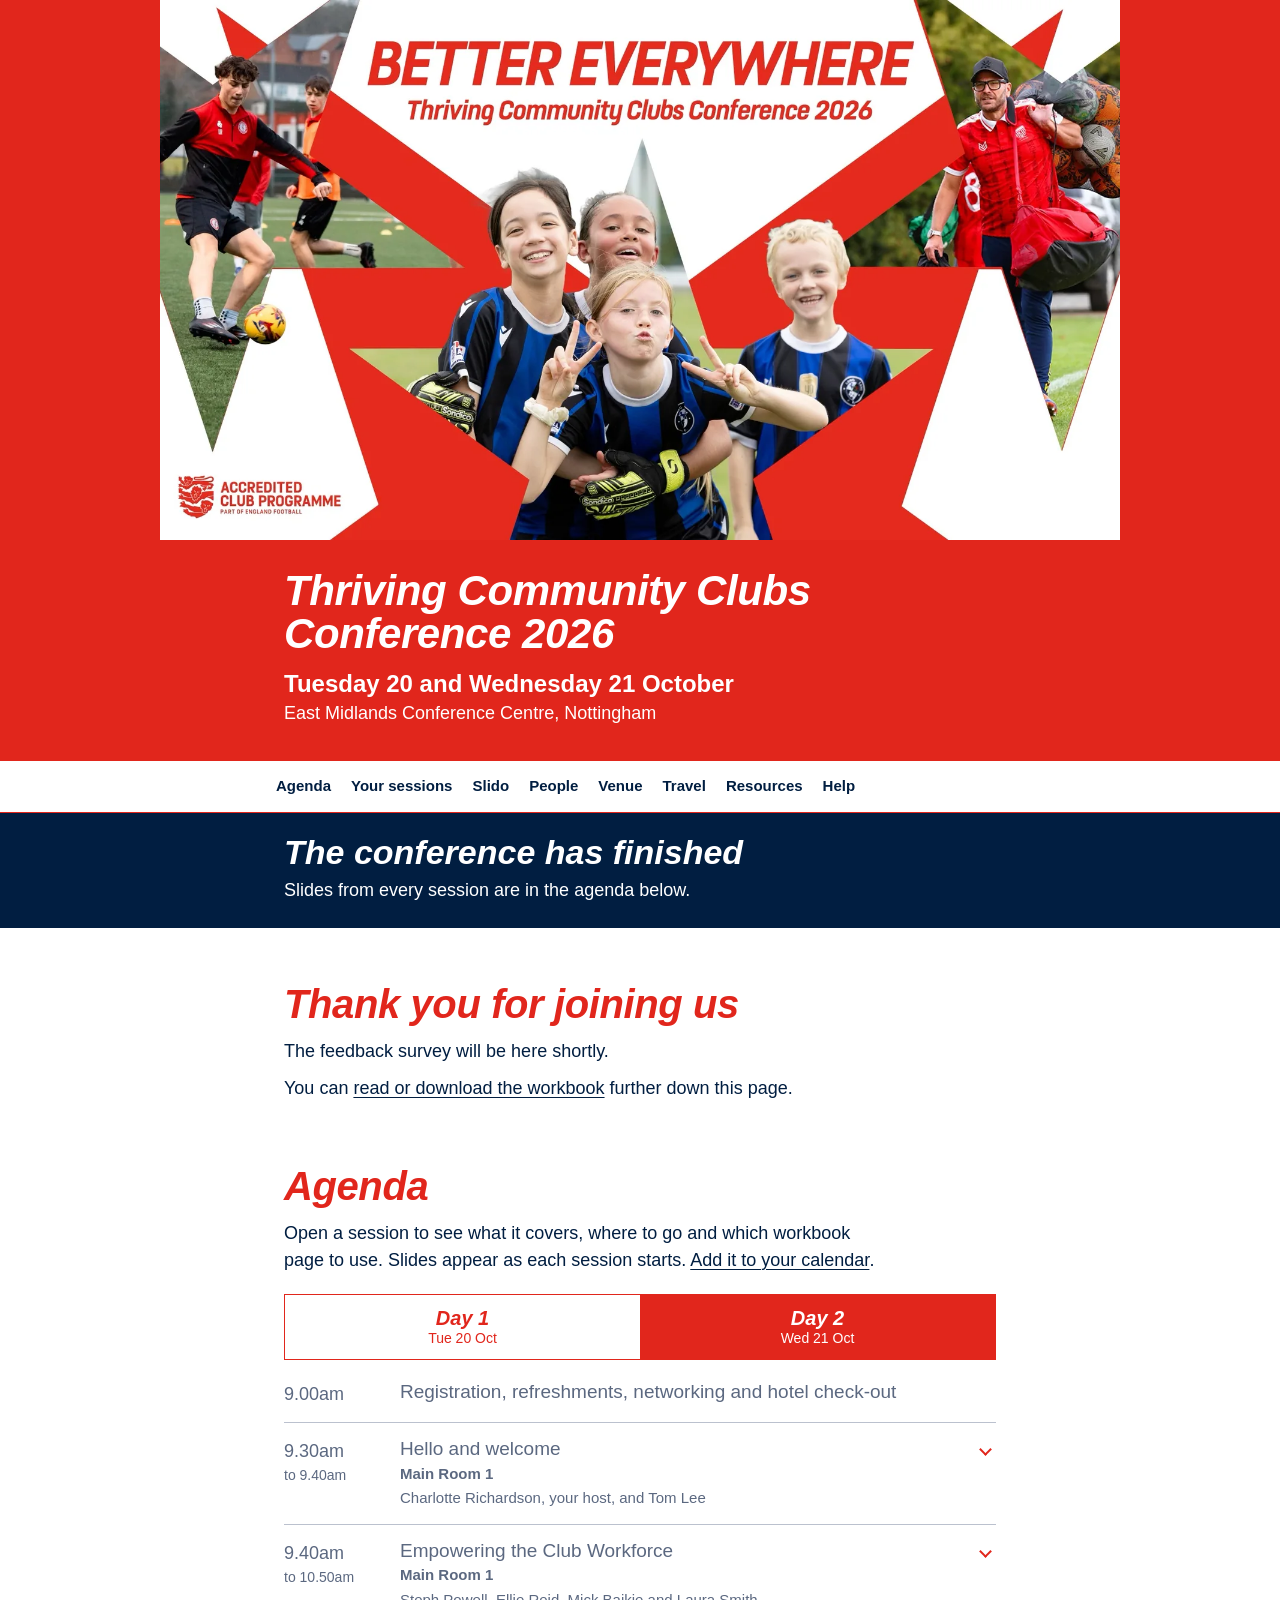
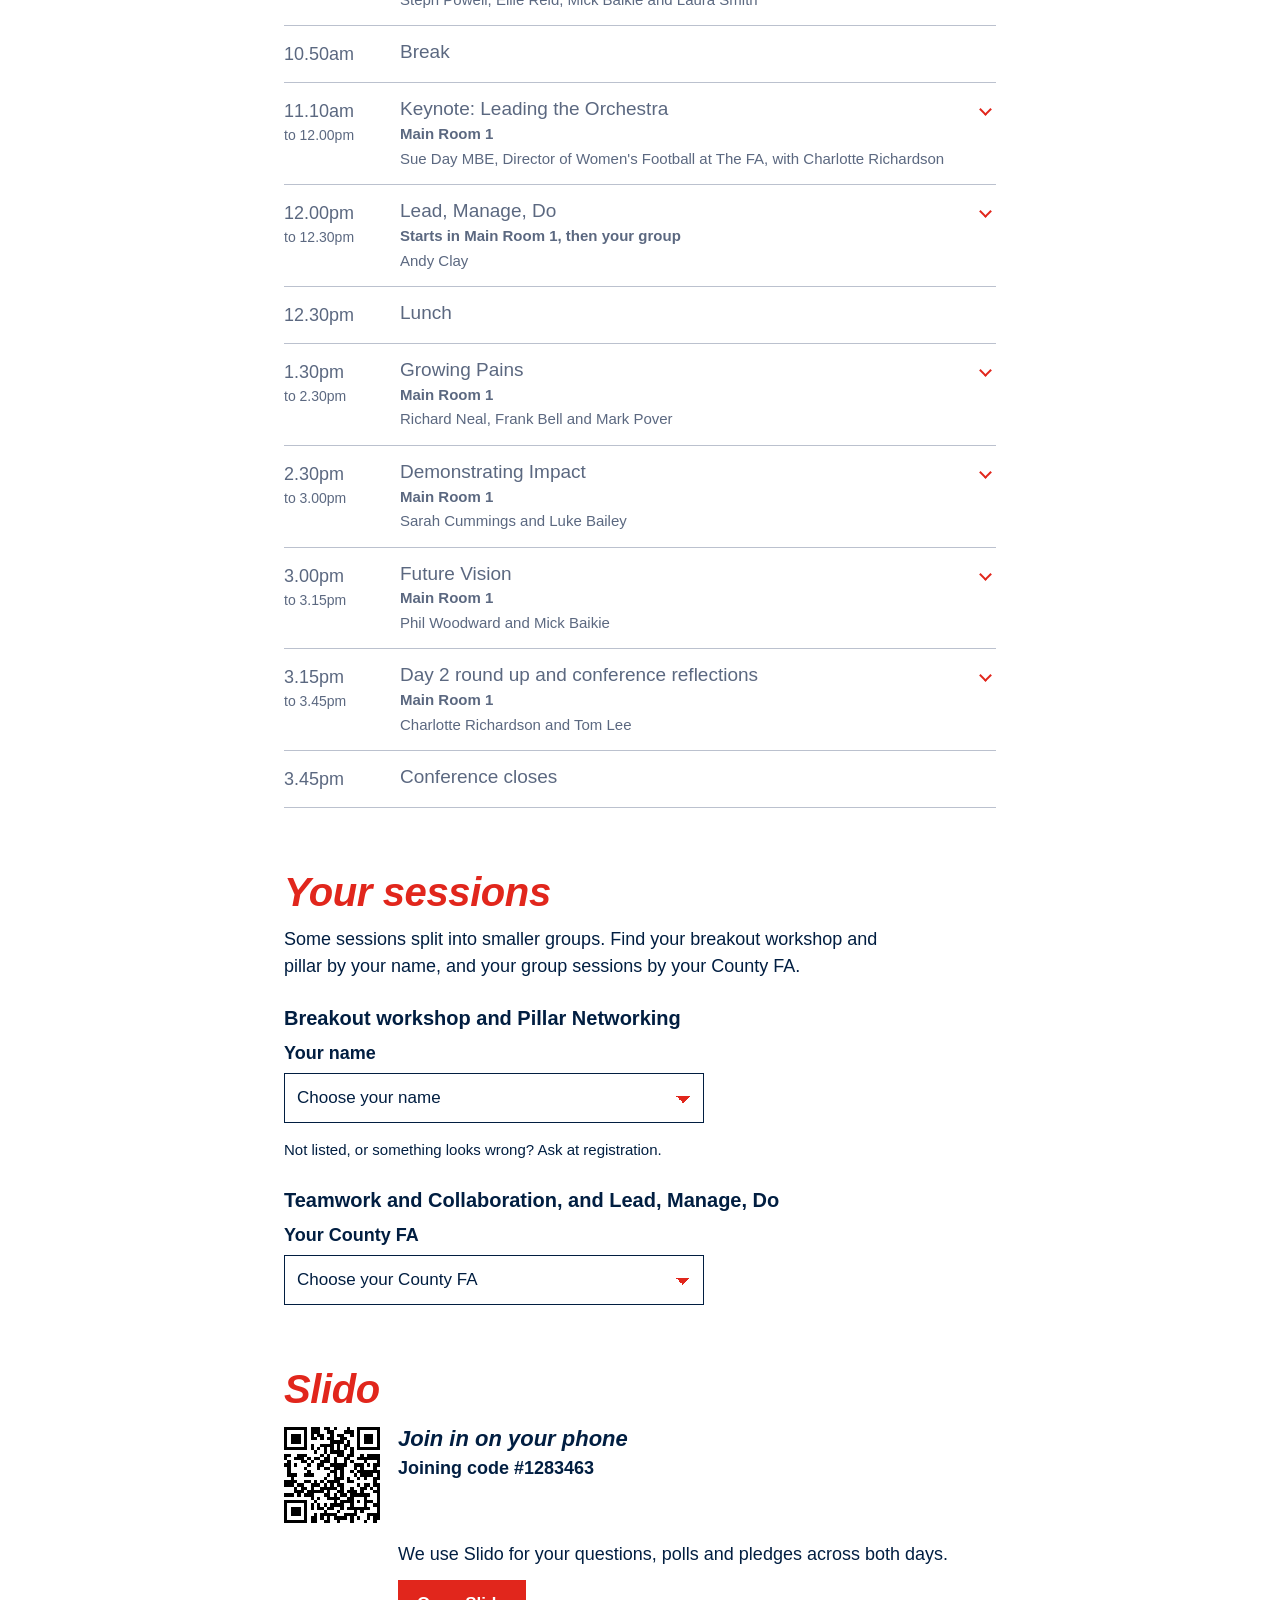
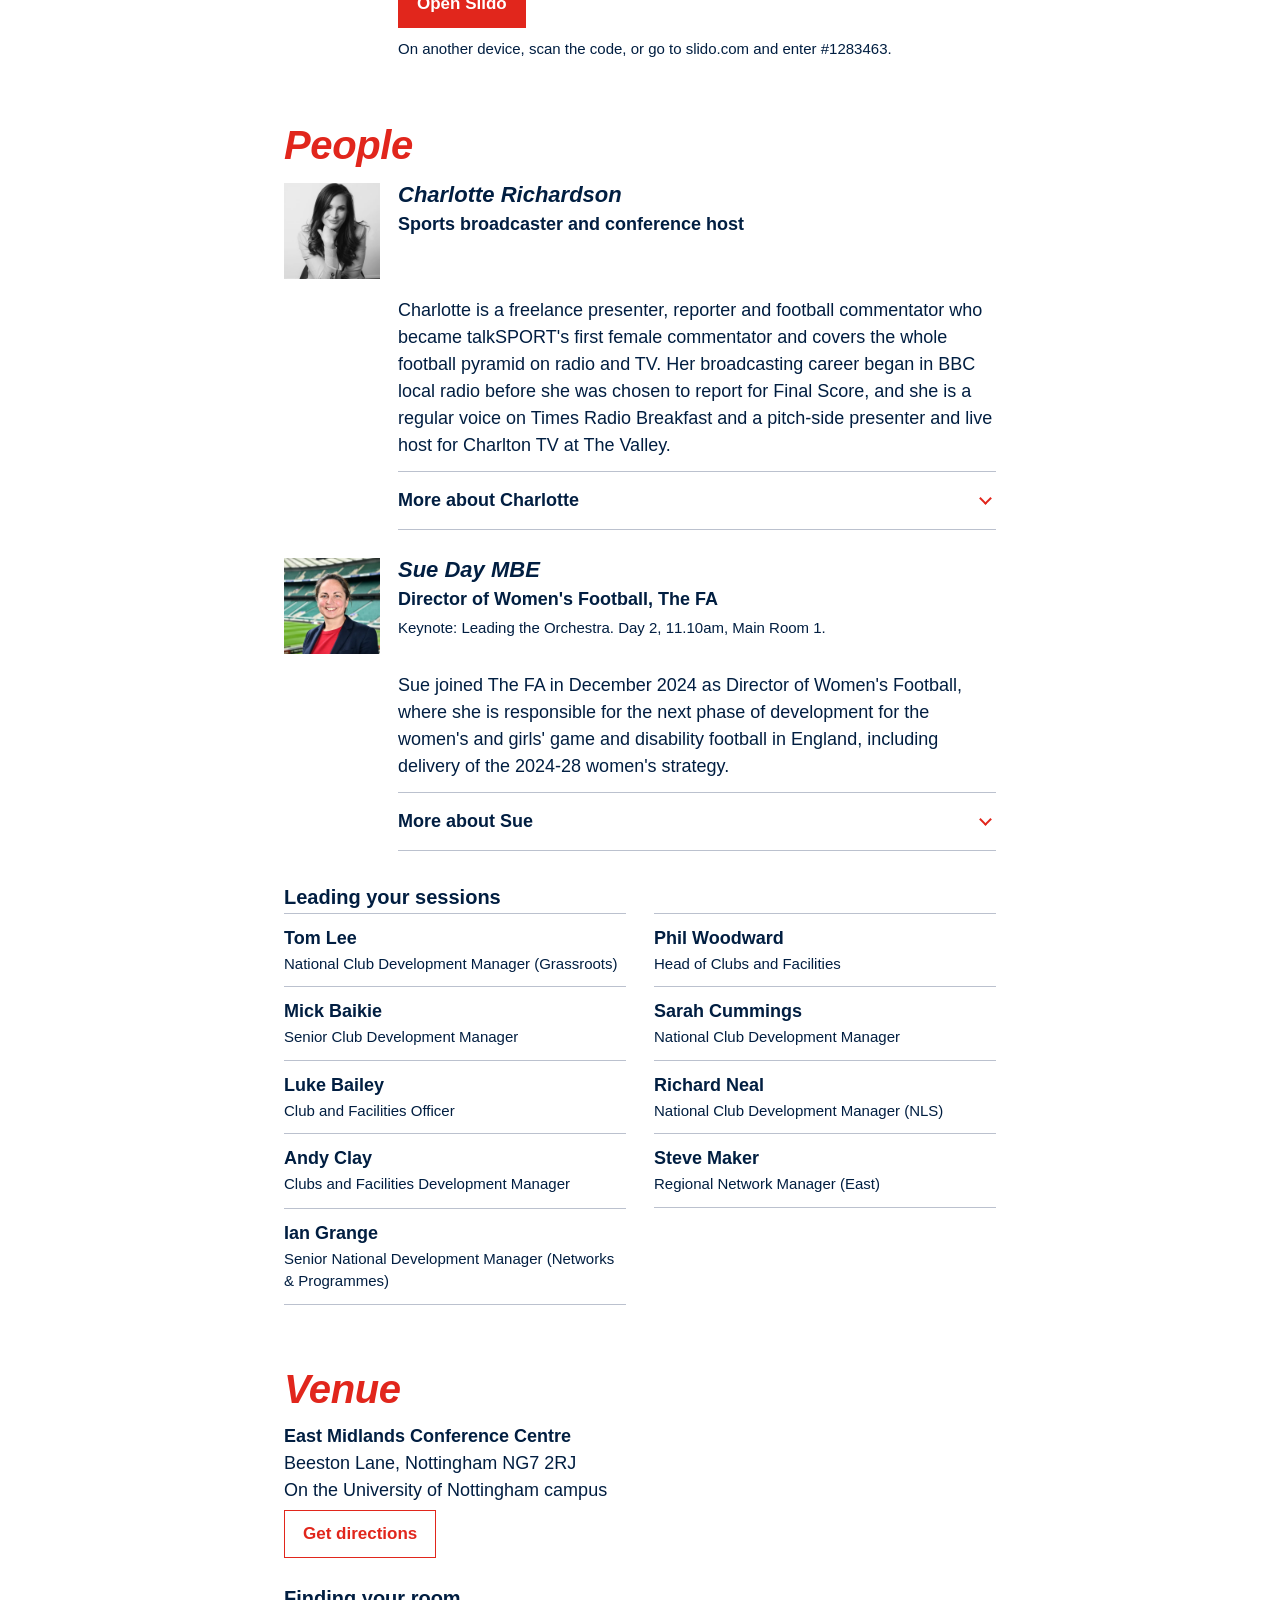
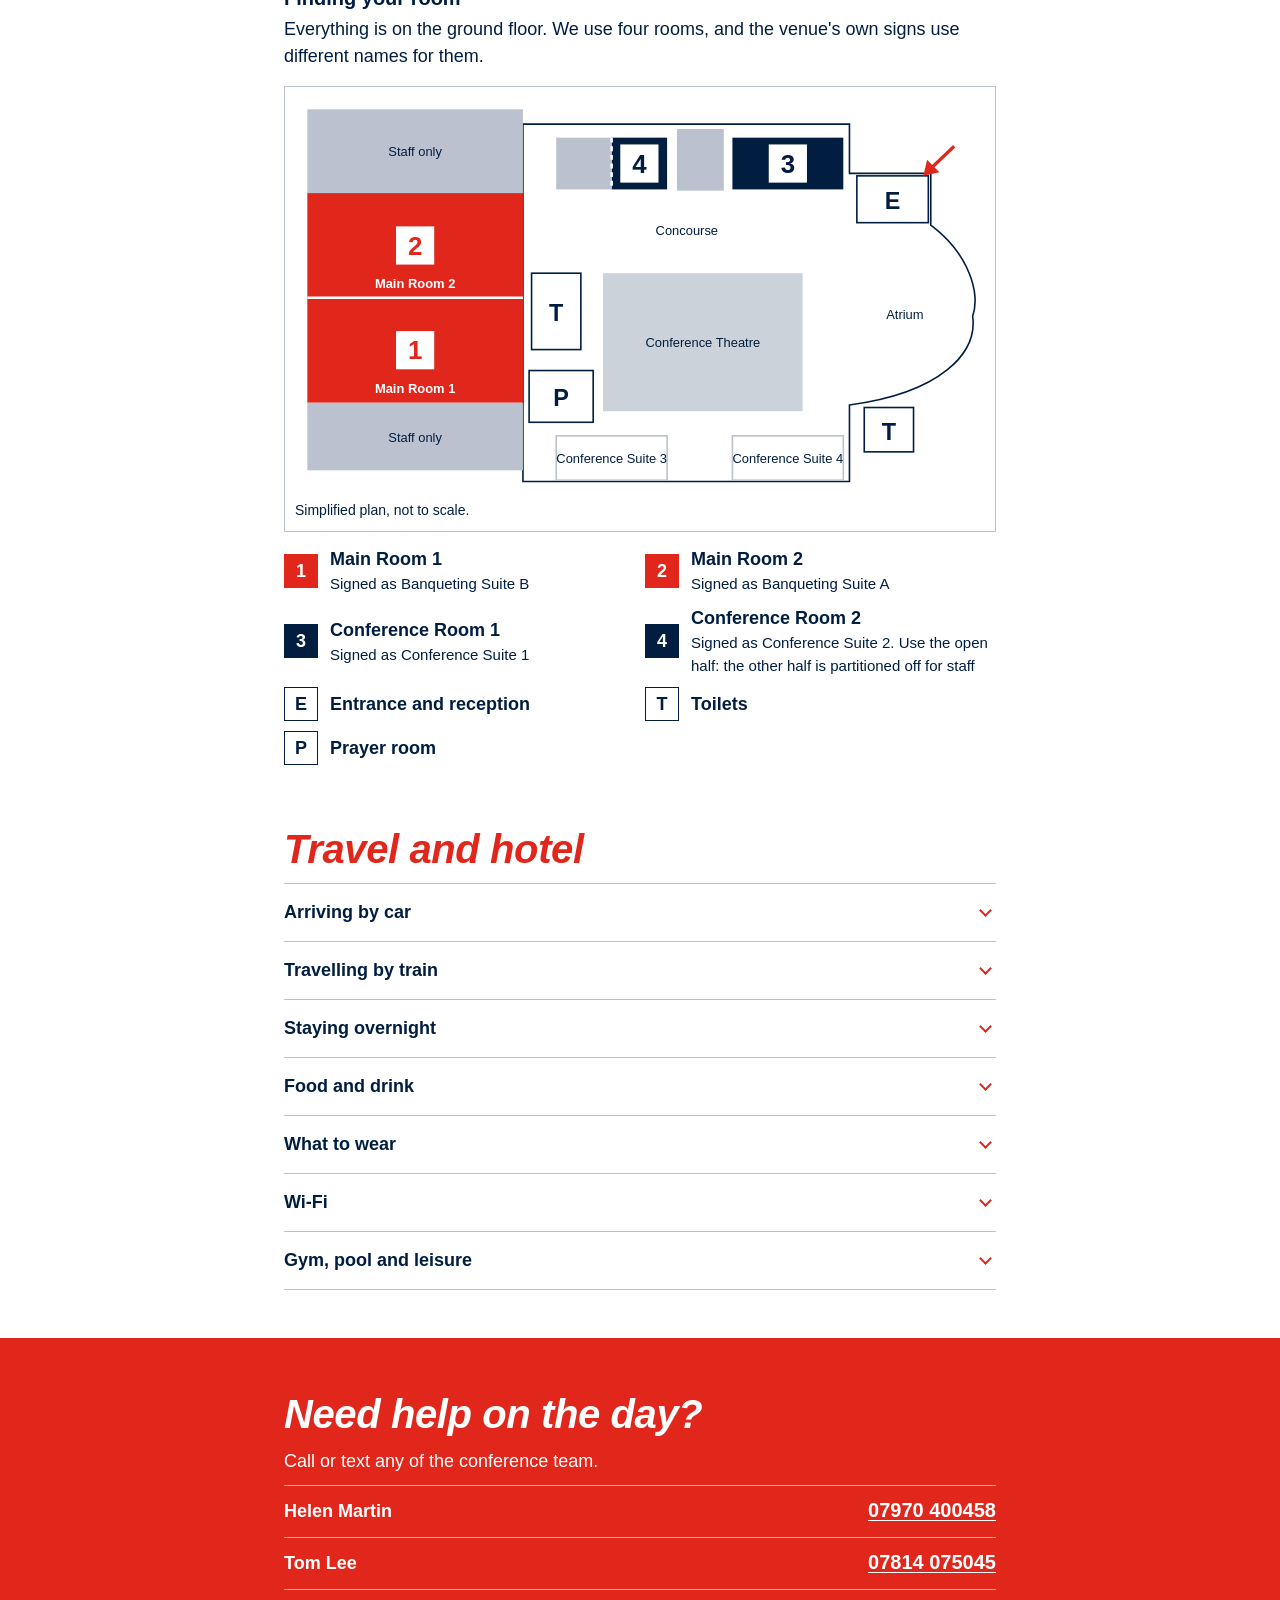
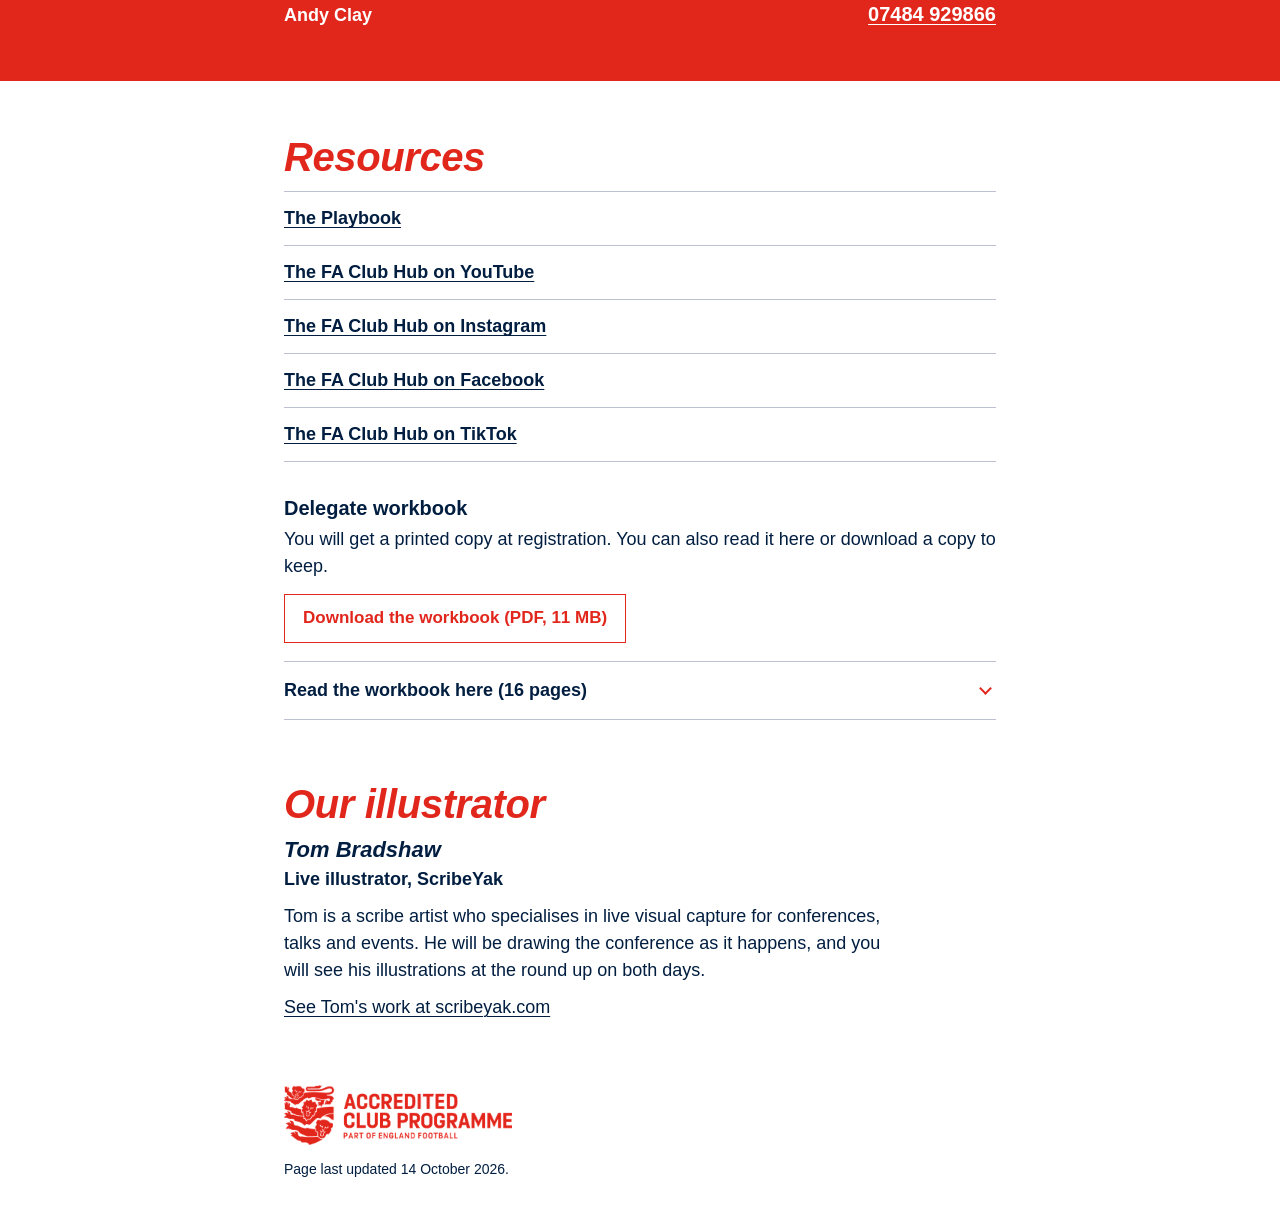
==== commit 4b850147: "Final slides for seven sessions; Toby Elgar facilitates Group 2, Anna Quick facilitates Facilities -" ====
--- a/index.html
+++ b/index.html
@@ -114,7 +114,7 @@
       <button type="button" data-day="day1" aria-pressed="true">Day 1<span>Tue 20 Oct</span></button>
       <button type="button" data-day="day2" aria-pressed="false">Day 2<span>Wed 21 Oct</span></button>
     </div>
-    <section class="day" id="day1" data-date="2026-10-20" aria-labelledby="day1-h"><h3 class="day-title" id="day1-h">Day 1<span>Tuesday 20 October</span></h3><ol class="timeline"><li class="row pause" id="d1-registration" data-start="2026-10-20T09:30:00+01:00" data-end="2026-10-20T10:30:00+01:00"><div class="when"><time datetime="2026-10-20T09:30">9.30am</time></div><div class="what"><h3>Registration, refreshments and networking</h3></div></li><li class="row session" id="d1-welcome" data-start="2026-10-20T10:30:00+01:00" data-end="2026-10-20T10:40:00+01:00"><div class="when"><time datetime="2026-10-20T10:30">10.30am</time><span class="until">to 10.40am</span></div><div class="what"><details><summary><h3>Hello and welcome</h3><span class="where">Main Room 1</span><span class="who">Charlotte Richardson, your host, and Tom Lee</span></summary><div class="detail"><div class="slides" data-unlock="2026-10-20T10:30:00+01:00" data-label="Hello and welcome" data-slides='[{&quot;f&quot;: &quot;2c4e504da56f.webp&quot;, &quot;a&quot;: &quot;Day 1 agenda, from Hello and welcome at 10.30am to the evening reception at 7.00pm.&quot;}]'><p class="slides-locked">1 slide from this session will appear here when it starts at 10.30am.</p></div><p><a class="button button-outline" href="https://app.sli.do/event/b9EDPXgxX4wQAkY91z1iSJ" rel="noopener">Open Slido</a></p></div></details></div></li><li class="row session" id="d1-scene" data-start="2026-10-20T10:40:00+01:00" data-end="2026-10-20T11:00:00+01:00"><div class="when"><time datetime="2026-10-20T10:40">10.40am</time><span class="until">to 11.00am</span></div><div class="what"><details><summary><h3>Setting the scene</h3><span class="where">Main Room 1</span><span class="who">Phil Woodward and Mick Baikie</span></summary><div class="detail"><p>Where the programme stands today, the route to 1,000 Thriving Community Clubs, and the three things that will get us there: knowing your patch, teamwork and collaboration, and a development mindset.</p><div class="slides" data-unlock="2026-10-20T10:40:00+01:00" data-label="Setting the scene" data-slides='[{&quot;f&quot;: &quot;5b203136b0e5.webp&quot;, &quot;a&quot;: &quot;Setting the scene.&quot;}, {&quot;f&quot;: &quot;95ad332fa1ed.webp&quot;, &quot;a&quot;: &quot;We&#x27;ve made a strong start: foundations in 2024-25, practice in 2025-26, impact in 2026-28.&quot;}, {&quot;f&quot;: &quot;feab0f521d25.webp&quot;, &quot;a&quot;: &quot;Proof it&#x27;s working: 93% stronger relationships, 76% more proactive, 88% long-term mindset, 98% intervention support, 95% positive difference.&quot;}, {&quot;f&quot;: &quot;cf073d981950.webp&quot;, &quot;a&quot;: &quot;The next 2 years: stronger clubs, opportunities and system.&quot;}, {&quot;f&quot;: &quot;c66cfa5fdc15.webp&quot;, &quot;a&quot;: &quot;The route to 1,000 is clear.&quot;}, {&quot;f&quot;: &quot;7a9b72f286d1.webp&quot;, &quot;a&quot;: &quot;Success factors: know your patch gives insight, teamwork and collaboration gives capability, and a development mindset joins the two.&quot;}, {&quot;f&quot;: &quot;1a6bbc58aa3e.webp&quot;, &quot;a&quot;: &quot;Understand the club.&quot;}, {&quot;f&quot;: &quot;856dd5df78da.webp&quot;, &quot;a&quot;: &quot;Tailor the support: understand, support, progress.&quot;}, {&quot;f&quot;: &quot;89a66f7a7a90.webp&quot;, &quot;a&quot;: &quot;Progress that lasts: trusted relationships, continuous learning, generational impact.&quot;}, {&quot;f&quot;: &quot;c3301fb1c1b6.webp&quot;, &quot;a&quot;: &quot;National ambition, local progress: which clubs, what commitment, what support?&quot;}]'><p class="slides-locked">10 slides from this session will appear here when it starts at 10.40am.</p></div><p><a class="button button-outline" href="https://app.sli.do/event/b9EDPXgxX4wQAkY91z1iSJ" rel="noopener">Open Slido</a></p></div></details></div></li><li class="row session" id="d1-breakout" data-start="2026-10-20T11:00:00+01:00" data-end="2026-10-20T12:00:00+01:00"><div class="when"><time datetime="2026-10-20T11:00">11.00am</time><span class="until">to 12.00pm</span></div><div class="what"><details><summary><h3>Breakout workshops</h3><span class="where">Main Room 1 or Main Room 2</span><span class="who">Go to the workshop you have been allocated</span></summary><div class="detail"><div class="option"><h4>A Digital Journey (Data and Digital)</h4><p class="where">Main Room 1, with Tom Lee, Sarah Cummings and Luke Bailey</p><p>Understand the different data and digital platforms, and build the skills, knowledge and capability to get the best out of them. Turn insight into impact: the right clubs, the right support, at the right time.</p><div class="slides" data-unlock="2026-10-20T11:00:00+01:00" data-label="A Digital Journey (Data and Digital)" data-slides='[{&quot;f&quot;: &quot;9a96df071fb8.webp&quot;, &quot;a&quot;: &quot;A Digital Journey, in Main Room 1 with Tom Lee, Sarah Cummings and Luke Bailey.&quot;}, {&quot;f&quot;: &quot;96d33beb2c0f.webp&quot;, &quot;a&quot;: &quot;A Digital Journey: Power BI answers which clubs, the Club Programme Platform answers what support, and The Playbook answers what next step.&quot;}, {&quot;f&quot;: &quot;38f5baf232ee.webp&quot;, &quot;a&quot;: &quot;The aim: turn insight into impact. Use the digital journey to make better decisions and provide the right clubs, the right support, at the right time.&quot;}, {&quot;f&quot;: &quot;2002c125fd76.webp&quot;, &quot;a&quot;: &quot;Slido question: what are your unanswered questions about the platforms in our Digital Journey?&quot;}, {&quot;f&quot;: &quot;c4964d2b03ae.webp&quot;, &quot;a&quot;: &quot;Which clubs? Build your Thriving Community Clubs pipeline: identify 5 clubs that are strategically important in your County FA, looking at strong pathways, the National League System and Women&#x27;s Football Pyramid, and facility investment.&quot;}, {&quot;f&quot;: &quot;66a4f2586c57.webp&quot;, &quot;a&quot;: &quot;Slido discussion: future insights from the Power BI dashboards, future functionality for the Club Programme Platform and The Playbook, and the resources and support to push directly to clubs.&quot;}]'><p class="slides-locked">6 slides from this session will appear here when it starts at 11.00am.</p></div></div><div class="option"><h4>National League System</h4><p class="where">Main Room 2, with Richard Neal and Andrew Lomas</p><p>Explore what is different about working with clubs with National League System provision, the other expectations these clubs are obliged to meet (such as licensing and stadium accreditation), and why they might be uniquely positioned to help grow football participation in your area.</p><div class="slides" data-unlock="2026-10-20T11:00:00+01:00" data-label="National League System" data-slides='[{&quot;f&quot;: &quot;c92b3eb8ad1b.webp&quot;, &quot;a&quot;: &quot;National League System workshop, in Main Room 2 with Richard Neal and Andrew Lomas.&quot;}]'><p class="slides-locked">1 slide from this session will appear here when it starts at 11.00am.</p></div></div><p class="workbook"><a href="#workbook-page-5">Workbook page 5</a></p><p><a class="button button-outline" href="https://app.sli.do/event/b9EDPXgxX4wQAkY91z1iSJ" rel="noopener">Open Slido</a></p></div></details></div></li><li class="row pause" id="d1-lunch" data-start="2026-10-20T12:00:00+01:00" data-end="2026-10-20T13:00:00+01:00"><div class="when"><time datetime="2026-10-20T12:00">12.00pm</time></div><div class="what"><h3>Lunch</h3></div></li><li class="row session" id="d1-teamwork" data-start="2026-10-20T13:00:00+01:00" data-end="2026-10-20T14:00:00+01:00"><div class="when"><time datetime="2026-10-20T13:00">1.00pm</time><span class="until">to 2.00pm</span></div><div class="what"><details><summary><h3>Teamwork and Collaboration</h3><span class="where">Starts in Main Room 1, then your group</span><span class="who">Steve Maker</span></summary><div class="detail"><p>See what great collaboration looks like through real examples from across the network. Tackle a real challenge, see what colleagues elsewhere are doing, and decide what you are taking back. Leave with one thing somebody else is doing that could make your job easier.</p><h4>Groups</h4><ul class="rooms"><li><strong>Main Room 1, Group 1</strong> with Steve Maker, Luke Bowles, Jo de Tute and Dominic Foley<span class="counties">Essex FA, West Riding FA, Lancashire FA, Birmingham FA, Surrey FA, Durham FA, Hampshire FA</span></li><li><strong>Main Room 1, Group 2</strong> with Andy Baker and Ashley Donovan<span class="counties">Berks &amp; Bucks FA, Kent FA, Cheshire FA, Sheffield &amp; Hallamshire FA, Leicestershire FA, Manchester FA, Liverpool FA, Devon FA</span></li><li><strong>Main Room 2, Group 3</strong> with Karl Lingham and Jemma Fairey<span class="counties">Derbyshire FA, Northamptonshire FA, Middlesex FA, Gloucestershire FA, Hertfordshire FA, Lincolnshire FA, London FA, Norfolk FA, Sussex FA</span></li><li><strong>Conference Room 1, Group 4</strong> with Chris Smith and Alex Scott<span class="counties">Oxfordshire FA, Staffordshire FA, Northumberland FA, Nottinghamshire FA, Somerset FA, Suffolk FA, Cambridgeshire FA</span></li><li><strong>Conference Room 2, Group 5</strong> with Katie Phillipson and Marc Di Carlo<span class="counties">Bedfordshire FA, Cumberland FA, Dorset FA, East Riding FA, North Riding FA, Wiltshire FA, Cornwall FA, Huntingdonshire FA, Herefordshire FA, Westmorland FA</span></li></ul><p class="hint"><a href="#yours">Find your County FA under Your sessions</a>.</p><details class="fold res"><summary>Band D (1)</summary><div class="fold-body"><figure class="res-item"><figcaption>Steal &amp; Adapt: good practice from your band</figcaption><span class="res-count">Band A</span><a href="resources/steal-and-adapt/page-1.webp" target="_blank" rel="noopener"><img src="resources/steal-and-adapt/page-1.webp" alt="Steal and Adapt, Band A. Examples of good practice around collaboration within County FA teams, FA Club Consultants and other County FA support staff from counties in Band A. What could you steal and adapt for your County?" width="1400" height="990" loading="lazy" decoding="async"></a><span class="res-count">Band B</span><a href="resources/steal-and-adapt/page-2.webp" target="_blank" rel="noopener"><img src="resources/steal-and-adapt/page-2.webp" alt="Steal and Adapt, Band B. Examples of good practice around collaboration from counties in Band B. What could you steal and adapt for your County?" width="1400" height="990" loading="lazy" decoding="async"></a><span class="res-count">Band C</span><a href="resources/steal-and-adapt/page-3.webp" target="_blank" rel="noopener"><img src="resources/steal-and-adapt/page-3.webp" alt="Steal and Adapt, Band C. Examples of good practice around collaboration from counties in Band C. What could you steal and adapt for your County?" width="1400" height="990" loading="lazy" decoding="async"></a><span class="res-count">Band D</span><a href="resources/steal-and-adapt/page-4.webp" target="_blank" rel="noopener"><img src="resources/steal-and-adapt/page-4.webp" alt="Steal and Adapt, Band D. Examples of good practice around collaboration from counties in Band D. What could you steal and adapt for your County?" width="1400" height="990" loading="lazy" decoding="async"></a><p class="hint">Tap a page to enlarge it. <a href="files/steal-and-adapt.pdf">Download the PDF (2 MB)</a></p></figure></div></details><p class="workbook"><a href="#workbook-page-6">Workbook page 6</a></p><div class="slides" data-unlock="2026-10-20T13:00:00+01:00" data-label="Teamwork and Collaboration" data-slides='[{&quot;f&quot;: &quot;9249f2ed365e.webp&quot;, &quot;a&quot;: &quot;Teamwork and Collaboration groupings by room, group lead and County FA. The same information is under Your sessions on this page.&quot;}, {&quot;f&quot;: &quot;cbe538503e1e.webp&quot;, &quot;a&quot;: &quot;The activity: challenge, move and steal, act.&quot;}, {&quot;f&quot;: &quot;a2ca26e9c431.webp&quot;, &quot;a&quot;: &quot;You told us: workforce capacity, accessing the right expertise, Club Consultant relationships, stretched volunteers, working across teams.&quot;}, {&quot;f&quot;: &quot;b4f12c9c51ab.webp&quot;, &quot;a&quot;: &quot;The aim: leave with one thing somebody else is doing that could make your job easier.&quot;}, {&quot;f&quot;: &quot;fe59228e9077.webp&quot;, &quot;a&quot;: &quot;Challenge: pick one card, flip it, tackle it.&quot;}, {&quot;f&quot;: &quot;fc25780e1605.webp&quot;, &quot;a&quot;: &quot;Move and steal: find your station, get underneath why it worked, what could you steal?&quot;}, {&quot;f&quot;: &quot;7f8a30bcaeca.webp&quot;, &quot;a&quot;: &quot;Act: what&#x27;s the one thing you&#x27;re stealing, who will you stay connected with? Capture it in your workbook.&quot;}]'><p class="slides-locked">7 slides from this session will appear here when it starts at 1.00pm.</p></div><p><a class="button button-outline" href="https://app.sli.do/event/b9EDPXgxX4wQAkY91z1iSJ" rel="noopener">Open Slido</a></p></div></details></div></li><li class="row session" id="d1-pillar" data-start="2026-10-20T14:00:00+01:00" data-end="2026-10-20T15:00:00+01:00"><div class="when"><time datetime="2026-10-20T14:00">2.00pm</time><span class="until">to 3.00pm</span></div><div class="what"><details><summary><h3>Pillar Networking</h3><span class="where">Starts in Main Room 1, then your pillar</span><span class="who">Sarah Cummings</span></summary><div class="detail"><p>Use your own Club Development Review data to get underneath the red and amber ratings on your pillar: the root causes, what is blocking progress, and the tactics and interventions that would fix both.</p><h4>Where each pillar meets</h4><ul class="pillars"><li class="pillar"><img src="assets/pillar-lg.png" alt="" width="44" height="50"><div><strong>Leadership &amp; Governance</strong><span>Conference Room 2</span><span class="with">With Richard Neal, Frank Bell, Mark Hilton and Tom Lee</span></div><details class="fold res"><summary>Page 2 of 2 (1)</summary><div class="fold-body"><figure class="res-item"><figcaption>Leadership &amp; Governance: help and support guide</figcaption><span class="res-count">Page 1 of 2</span><a href="resources/leadership-governance-support-guide/page-1.webp" target="_blank" rel="noopener"><img src="resources/leadership-governance-support-guide/page-1.webp" alt="Leadership &amp; Governance help and support guide, page 1. Everything currently available under this pillar, and where to find it. One, the Club Leadership Programme with UCFB. Two, Financial Controls from England Football. Three, legal and governance support from The FA and Muckle LLP, with FA Bitesize Guides and guidance on data protection and club structures. Four, video guides on The Club Hub on YouTube. The links are listed below the pages." width="1240" height="1752" loading="lazy" decoding="async"></a><span class="res-count">Page 2 of 2</span><a href="resources/leadership-governance-support-guide/page-2.webp" target="_blank" rel="noopener"><img src="resources/leadership-governance-support-guide/page-2.webp" alt="Leadership &amp; Governance help and support guide, page 2. Five, tools and guidance in the PlayBook: VAT assessment information, VAT guidance, a VAT flow chart and a VAT case study toolkit for clubs, the Club Structures Assistant and the Resource Sharing Agreement. Six, workshops for 2026 in the PlayBook: Financial Controls and VAT, and Club Legal Structures and Governance." width="1240" height="1752" loading="lazy" decoding="async"></a><p class="hint">Tap a page to enlarge it. <a href="files/leadership-governance-support-guide.pdf">Download the PDF (566 KB)</a></p><details class="fold res-links"><summary>Links from this guide (19)</summary><div class="fold-body"><p class="res-group">Club Leadership Programme, with UCFB</p><ul><li><a href="https://www.ucfb.ac.uk/your-degree/executive-education/fa-club-leadership-programme/" rel="noopener">View the Club Leadership Programme</a></li></ul><p class="res-group">Financial Controls, England Football</p><ul><li><a href="https://www.englandfootball.com/participate/leagues-and-clubs/Financial-Control" rel="noopener">Read the Financial Controls guidance</a></li></ul><p class="res-group">Legal and governance support, The FA and Muckle LLP</p><ul><li><a href="https://www.muckle-llp.com/what-we-do/sectors/sports/the-football-association/" rel="noopener">The FA and Muckle LLP hub</a></li><li><a href="https://www.muckle-llp.com/what-we-do/sectors/sports/the-football-association/fa-bitesize-guides/fa-bitesize-financial-controls/" rel="noopener">FA Bitesize Guide: Financial Controls</a></li><li><a href="https://www.muckle-llp.com/what-we-do/sectors/sports/the-football-association/fa-bitesize-guides/fa-bitesize-governance/" rel="noopener">FA Bitesize Guide: Governance Standards</a></li><li><a href="https://www.muckle-llp.com/what-we-do/sectors/sports/the-football-association/fa-bitesize-guides/fa-bitesize-incorporation-legal-structures/" rel="noopener">FA Bitesize Guide: Incorporation &amp; Legal Structures</a></li><li><a href="https://www.muckle-llp.com/what-we-do/sectors/sports/the-football-association/fa-bitesize-guides/fa-bitesize-leadership/" rel="noopener">FA Bitesize Guide: Leadership</a></li><li><a href="https://www.muckle-llp.com/what-we-do/sectors/sports/the-football-association/fa-bitesize-guides/fa-bitesize-risk-management/" rel="noopener">FA Bitesize Guide: Risk Management</a></li><li><a href="https://www.muckle-llp.com/what-we-do/sectors/sports/the-football-association/fa-bitesize-guides/fa-bitesize-special-tax-status-trading/" rel="noopener">FA Bitesize Guide: Special Tax Status &amp; Trading</a></li><li><a href="https://www.muckle-llp.com/what-we-do/sectors/sports/the-football-association/gdpr-factsheets/" rel="noopener">FA Data Protection Factsheets</a></li><li><a href="https://www.muckle-llp.com/what-we-do/sectors/sports/the-football-association/fa-template-documents/" rel="noopener">FA Data Protection Templates</a></li><li><a href="https://www.muckle-llp.com/files/pdf/19799_THE_FA_REMAKE-OF-THE-CLUB-STRUCTURES_L.pdf" rel="noopener">The FA&#x27;s Guide to Club Structures (PDF)</a></li></ul><p class="res-group">Video guides, The Club Hub on YouTube</p><ul><li><a href="https://youtube.com/playlist?list=PLlPyxLEijGBoCmdjykakE8KbtfOgV3Z_-" rel="noopener">Football Club Governance with Muckle LLP: the full playlist</a></li><li><a href="https://youtu.be/OFaBeM8kZic" rel="noopener">Managing data &amp; risk at your football club</a></li><li><a href="https://youtu.be/MpzkJFACpzg" rel="noopener">Which legal structure should your football club have?</a></li><li><a href="https://youtu.be/XZxDjCfL4pM" rel="noopener">How leadership can help shape a successful football club</a></li><li><a href="https://youtu.be/03nZvOi0XpM" rel="noopener">How to optimise your football club&#x27;s finances</a></li></ul><p class="res-group">Tools, guidance and workshops, in the PlayBook</p><ul><li><a href="https://theplaybook.thefa.com/dashboard" rel="noopener">Open the PlayBook (log in needed)</a></li><li><a href="https://club-structures.muckle-llp.com/" rel="noopener">Open the Club Structures Assistant</a><span class="res-note">Signpost only to eligible clubs you are directly supporting.</span></li></ul></div></details></figure></div></details></li><li class="pillar"><img src="assets/pillar-cv.png" alt="" width="44" height="50"><div><strong>Coaches</strong><span>Main Room 2</span><span class="with">With Rebecca Garlick, Lee Brown and Andy Somers</span></div><details class="fold res"><summary>Page 3 of 3 (3)</summary><div class="fold-body"><figure class="res-item"><figcaption>County FA Coach Development Lead: role purpose</figcaption><a href="resources/coach-development-lead-role-purpose/page-1.webp" target="_blank" rel="noopener"><img src="resources/coach-development-lead-role-purpose/page-1.webp" alt="County FA Coach Development Lead role purpose. One, support sustainable clubs: support England Football Accredited Clubs to become more sustainable by embedding the Thriving Community Club framework, aligning support services and facilitating collaboration between stakeholders. Two, grow coaching and coach development: lead the growth and sustainability of high-quality coaching and coach development in England Football Accredited Clubs, working with Coaching Leads on people-centred programmes aligned with the FA Learning Coach Development Framework. Three, create meaningful learning opportunities: ensure all coaches have access to meaningful learning, mentoring and development that helps them create positive experiences for every player. Question: how could you collaborate to overcome some of the coach and volunteer challenges faced by your clubs?" width="1400" height="787" loading="lazy" decoding="async"></a><p class="hint">Tap the image to enlarge it. <a href="resources/coach-development-lead-role-purpose/page-1.webp" target="_blank" rel="noopener">Open full size</a></p></figure><figure class="res-item"><figcaption>Club Coaching Leads Development Programme: what, so what, now what?</figcaption><a href="resources/club-coaching-leads-development-programme/page-1.webp" target="_blank" rel="noopener"><img src="resources/club-coaching-leads-development-programme/page-1.webp" alt="Club Coaching Leads Development Programme. Purpose: support the coaching pillar of the Thriving Community Club framework; 4,000 trained club coaching leads deployed within 2 and 3 star England Accredited clubs; 25% of coaches attending local CPD. To date: pilot programmes, consultation, content build, consultation, content design, consultation, roll out. Build considerations: FA Learning principles, adult learning principles, FA coach developer framework, enquiry-based learning, prior mentor developer series. Delivered by County FA coach development leads; Band 1 counties can nominate a casual coach developer to support, and Band 2 to 5 counties can propose one based on capacity, approved at the discretion of the regional manager. Coming next: training and familiarisation, monitoring and evaluation, ongoing support and development, retaining FA Club Coaching Lead status, alignment with England Accredited Clubs renewal, reward and recognition, scope of delivery, and a blended approach." width="1086" height="1448" loading="lazy" decoding="async"></a><p class="hint">Tap the image to enlarge it. <a href="resources/club-coaching-leads-development-programme/page-1.webp" target="_blank" rel="noopener">Open full size</a></p></figure><figure class="res-item"><figcaption>Game plan for grassroots coaching</figcaption><span class="res-count">Page 1 of 3</span><a href="resources/game-plan-for-grassroots-coaching/page-1.webp" target="_blank" rel="noopener"><img src="resources/game-plan-for-grassroots-coaching/page-1.webp" alt="Game plan for grassroots coaching: developing coaches, inspiring players, strengthening communities. At the centre: developers, delivery and diversity. Around them: connect learning, engage people, recognise progress and build partnerships." width="1400" height="788" loading="lazy" decoding="async"></a><span class="res-count">Page 2 of 3</span><a href="resources/game-plan-for-grassroots-coaching/page-2.webp" target="_blank" rel="noopener"><img src="resources/game-plan-for-grassroots-coaching/page-2.webp" alt="Developer workforce pyramid: 17 in the full-time coach development team, 40 County FA Coach Development Leads, 200 in the casual coach development workforce, and 4,000 Club Coaching Leads in Thriving Community Clubs." width="1400" height="788" loading="lazy" decoding="async"></a><span class="res-count">Page 3 of 3</span><a href="resources/game-plan-for-grassroots-coaching/page-3.webp" target="_blank" rel="noopener"><img src="resources/game-plan-for-grassroots-coaching/page-3.webp" alt="The learning offer. Live, strategic priorities with same month delivery: Know Your Format in September, Coaching fundamentals in November, Volume and variety in May. Super Library, equality, diversity and inclusion priorities with anytime delivery: Football without limits and Coaching Female Players. Library, always on: Getting Started, Enjoy and Participate, Lead and Manage Teams, and Helping Individuals." width="1400" height="788" loading="lazy" decoding="async"></a><p class="hint">Tap a page to enlarge it. <a href="files/game-plan-for-grassroots-coaching.pdf">Download the PDF (1 MB)</a></p></figure></div></details></li><li class="pillar"><img src="assets/pillar-cv.png" alt="" width="44" height="50"><div><strong>Volunteers</strong><span>Main Room 2</span><span class="with">With Steph Powell, Ellie Reid, Mick Baikie and Laura Smith</span></div><details class="fold res"><summary>Celebrate (2)</summary><div class="fold-body"><figure class="res-item"><figcaption>Volunteers: help and support guide</figcaption><span class="res-count">Page 1 of 2</span><a href="resources/volunteers-support-guide/page-1.webp" target="_blank" rel="noopener"><img src="resources/volunteers-support-guide/page-1.webp" alt="Volunteers help and support guide, page 1. Everything currently available to help clubs and leagues recruit, develop, keep and celebrate their volunteers. One, learning and development from England Football Learning: The FA Club Maker, Run Football Club Edition, Run Football League Edition, EE Playmaker, the Personal Development Compass and England Football Learning. Two, Growing Volunteers from England Football, with resources to download: Volunteer Planning Toolkit, Volunteer Welcome Pack, Volunteer Roles and Tasks guide, Football Volunteer Agreement, volunteer profile videos and editable role profiles. The links are listed below the pages." width="1241" height="1754" loading="lazy" decoding="async"></a><span class="res-count">Page 2 of 2</span><a href="resources/volunteers-support-guide/page-2.webp" target="_blank" rel="noopener"><img src="resources/volunteers-support-guide/page-2.webp" alt="Volunteers help and support guide, page 2. Three, celebrating volunteers with The England Football Family: membership, the Grassroots Football Awards, thank-you films and finding volunteering opportunities. Four, volunteer planning in the PlayBook: the Volunteer Planning Toolkit for clubs and leagues, the Volunteer Planning Workshop for workshop delivery, and the Volunteer Planning Checklist for County FAs." width="1241" height="1754" loading="lazy" decoding="async"></a><p class="hint">Tap a page to enlarge it. <a href="files/volunteers-support-guide.pdf">Download the PDF (239 KB)</a></p><details class="fold res-links"><summary>Links from this guide (14)</summary><div class="fold-body"><p class="res-group">Learning and development, England Football Learning</p><ul><li><a href="https://www.englandfootball.com/participate/volunteer/Learning-and-Development-for-Volunteers" rel="noopener">See all volunteer courses</a></li><li><a href="https://learn.englandfootball.com/mylearning?courseUrl=https://mylearning.englandfootball.com/learn/courses/232/club-maker" rel="noopener">The FA Club Maker</a></li><li><a href="https://learn.englandfootball.com/mylearning?courseUrl=https://mylearning.englandfootball.com/learn/courses/233/run-football-club-edition/" rel="noopener">Run Football: Club Edition</a></li><li><a href="https://mylearning.englandfootball.com/learn/courses/390/run-football-league-edition/lessons" rel="noopener">Run Football: League Edition</a></li><li><a href="https://learn.englandfootball.com/courses/football/ee-playmaker" rel="noopener">EE Playmaker</a></li><li><a href="https://mylearning.englandfootball.com/learn/courses/388/personal-development-compass-building-personal-capability/lessons" rel="noopener">Personal Development Compass</a></li><li><a href="https://community.thefa.com/youth-leadership-volunteering/b/latest-news/posts/england-football-personal-development-compass-workbooks" rel="noopener">Personal Development Compass workbooks</a></li><li><a href="https://learn.englandfootball.com/" rel="noopener">England Football Learning</a></li></ul><p class="res-group">Growing volunteers, England Football</p><ul><li><a href="https://www.englandfootball.com/participate/volunteer/Growing-Volunteers" rel="noopener">Go to Growing Volunteers</a></li><li><a href="https://find.englandfootball.com/onboarding/volunteer" rel="noopener">Find volunteering opportunities on Find Football</a></li></ul><p class="res-group">Celebrating volunteers, The England Football Family</p><ul><li><a href="https://www.englandfootball.com/participate/volunteer/Celebrating-Volunteers" rel="noopener">Go to Celebrating Volunteers and the Volunteer Video Hub</a></li><li><a href="https://www.englandfootball.com/participate/volunteer/Volunteer-Membership-Registration" rel="noopener">Join the England Football Family</a></li><li><a href="https://www.englandfootball.com/participate/Grassroots-Football-Awards" rel="noopener">Grassroots Football Awards</a></li></ul><p class="res-group">Volunteer planning, in the PlayBook</p><ul><li><a href="https://theplaybook.thefa.com/dashboard" rel="noopener">Open the PlayBook (log in needed)</a></li></ul></div></details></figure><figure class="res-item"><figcaption>FA Volunteer Development Framework</figcaption><span class="res-count">Overview</span><a href="resources/volunteer-development-framework/page-1.webp" target="_blank" rel="noopener"><img src="resources/volunteer-development-framework/page-1.webp" alt="FA Volunteer Development Framework, overview. The FA Volunteering Development Team and the FA Club Development Team support volunteers across four areas. Grow: Volunteer Planning Toolkit and Workshops, National Strategic Partnerships, Local Strategic Partnerships, National Recruitment Campaigns. Diversify: Youth Voice and Leadership Ecosystem, FA funded casual workforce of EDI, Equal Game and Disability Football ambassadors, FA funded volunteer coordinators for female and disability growth, FA Volunteer Conferences. Learning and development, from unaware to interested, involved and invested: Your Game, BBC Bitesize Follow Your Passion, Club Maker, FA Leadership Academy, Rising Leaders, Emerging Club Leaders, Run Football Club and League Editions, Personal Development Compass, Equal Game, Journey to Inclusion, TCC Pillar Workshops, Operational and Strategic Leaders. Celebrate: The England Football Family, the Grassroots Football Awards, the Volunteer Thank You Campaign, in-club celebration resources. Links to the FA Volunteering Hub, the Volunteer Development Dashboard and the Find Volunteering tool. The links are listed below the pages." width="1400" height="991" loading="lazy" decoding="async"></a><details class="fold res-more"><summary>Show the other 5 pages</summary><div class="fold-body"><span class="res-count">Grow</span><a href="resources/volunteer-development-framework/page-2.webp" target="_blank" rel="noopener"><img src="resources/volunteer-development-framework/page-2.webp" alt="Grow. Volunteer Planning Toolkit and Workshops: guidance, templates and role profiles for clubs and leagues, online and in County FA workshops. National Strategic Partnerships such as Access Sport, Women in Football and the Duke of Edinburgh Award. Local Strategic Partnerships such as the Council for Voluntary Service, faith groups and disability charities. National Recruitment Campaigns such as Made For This Game and the Disability Volunteering Marketing Campaign." width="1241" height="1754" loading="lazy" decoding="async"></a><span class="res-count">Diversify</span><a href="resources/volunteer-development-framework/page-3.webp" target="_blank" rel="noopener"><img src="resources/volunteer-development-framework/page-3.webp" alt="Diversify. Youth Voice and Leadership Ecosystem for young volunteers aged 16 to 24: FA National Youth Council, FA Leadership Academy, FA Youth Leadership Network, FA Rising Leaders and County FA Youth Councils. FA funded casual workforce: EDI Community of Practice, Equal Game and Disability Football ambassadors. 13 part-time FA funded volunteer coordinators to grow female and disabled volunteers. FA Volunteer Conferences for prospective volunteers." width="1241" height="1754" loading="lazy" decoding="async"></a><span class="res-count">Learning and development</span><a href="resources/volunteer-development-framework/page-4.webp" target="_blank" rel="noopener"><img src="resources/volunteer-development-framework/page-4.webp" alt="Learning and development. Your Game (ages 14 to 24), Club Maker (ages 18 to 25), FA Leadership Academy (ages 16 to 24), Rising Leaders (ethnically diverse young women aged 16 to 19), the Personal Development Compass (ages 14 to 24) and Run Football: Club Edition for new club committee volunteers, each with its audience and how it is delivered." width="1241" height="1754" loading="lazy" decoding="async"></a><span class="res-count">Learning and development, continued</span><a href="resources/volunteer-development-framework/page-5.webp" target="_blank" rel="noopener"><img src="resources/volunteer-development-framework/page-5.webp" alt="Learning and development, continued. Run Football: League Edition, Equal Game workshops, Journey to Inclusion workshops, TCC Pillar Workshops, Emerging Club Leaders, Operational Club Leaders and Strategic Club Leaders through UCFB. Training for County FAs in volunteer development interventions is on The Training Ground." width="1241" height="1754" loading="lazy" decoding="async"></a><span class="res-count">Celebrate</span><a href="resources/volunteer-development-framework/page-6.webp" target="_blank" rel="noopener"><img src="resources/volunteer-development-framework/page-6.webp" alt="Celebrate. The England Football Family membership and rewards for any volunteer, the Grassroots Football Awards with nominations in March and April, and the Volunteer Thank You Campaign from September to December." width="1241" height="1754" loading="lazy" decoding="async"></a></div></details><p class="hint">Tap a page to enlarge it. <a href="files/volunteer-development-framework.pdf">Download the PDF (2 MB)</a></p><details class="fold res-links"><summary>Links from this guide (25)</summary><div class="fold-body"><p class="res-group">Across the framework</p><ul><li><a href="https://www.englandfootball.com/participate/volunteer/growing-volunteers" rel="noopener">FA Volunteering Hub</a></li><li><a href="https://app.smartsheet.com/dashboards/HqPgqhXR7Vg2vMp6Qc9mGgfqHFj3h5c6GpMFrMP1" rel="noopener">Volunteer Development Dashboard</a><span class="res-note">Opens in Smartsheet</span></li><li><a href="https://find.englandfootball.com/onboarding/volunteer" rel="noopener">Find Volunteering tool</a></li></ul><p class="res-group">Grow</p><ul><li><a href="https://www.englandfootball.com/participate/volunteer/growing-volunteers" rel="noopener">Volunteer Planning Toolkit and Workshops</a></li><li><a href="https://www.accesssport.org.uk/news/access-sport-and-the-fa-launch-new-disability-volunteering-pathway-in-grassroots-football" rel="noopener">National Strategic Partnerships: Access Sport disability volunteering pathway</a></li><li><a href="https://englishfa.sharepoint.com/:w:/s/AValuedNetwork/IQDOoc7I9ghmQqOVqnWVrCU3AeAg5J-RsVJXIWXlAbA8wEQ?e=qaZkay" rel="noopener">Local Strategic Partnerships</a><span class="res-note">Opens in FA SharePoint; sign-in needed</span></li><li><a href="https://englishfa.sharepoint.com/:f:/r/sites/AValuedNetwork/Shared%20Documents/1.%20Volunteers?d=w06a7bb7e752943c08468aa9f5a7fc806&amp;csf=1&amp;web=1&amp;e=FRsVPs" rel="noopener">National Recruitment Campaigns</a><span class="res-note">Opens in FA SharePoint; sign-in needed</span></li></ul><p class="res-group">Diversify</p><ul><li><a href="https://www.englandfootball.com/participate/volunteer/Young-Volunteers" rel="noopener">Youth Voice and Leadership Ecosystem</a></li><li><a href="https://www.englandfootball.com/participate/leagues-and-clubs/female-football-at-your-club?tab=EQUALGAME" rel="noopener">Equal Game</a></li><li><a href="https://www.englandfootball.com/play/Disability-Football/Training" rel="noopener">Disability Football training</a></li><li><a href="https://www.englandfootball.com/participate/volunteer/Volunteer-Conferences" rel="noopener">FA Volunteer Conferences</a></li></ul><p class="res-group">Learning and development</p><ul><li><a href="https://englishfa.sharepoint.com/:f:/s/AValuedNetwork/IgCqXPwyos1LT61cy2IoPZhGAWBRO8kBSBUIfXruZFCvoR0?e=LFS4uy" rel="noopener">Your Game</a><span class="res-note">Opens in FA SharePoint; sign-in needed</span></li><li><a href="https://www.bbc.co.uk/bitesize/groups/c1e1leepl00t" rel="noopener">BBC Bitesize: Follow Your Passion</a></li><li><a href="https://www.englandfootball.com/participate/volunteer/learning-and-development-for-volunteers" rel="noopener">Club Maker, Run Football and the Personal Development Compass</a></li><li><a href="https://www.englandfootball.com/participate/volunteer/young-volunteers" rel="noopener">FA Leadership Academy</a></li><li><a href="https://www.englandfootball.com/participate/women-and-girls/rising-leaders" rel="noopener">Rising Leaders</a></li><li><a href="https://www.ucfb.ac.uk/your-degree/executive-education/?courseType=executive&amp;search=#degree-results" rel="noopener">Emerging Club Leaders (UCFB)</a></li><li><a href="https://www.englandfootball.com/disability-training-for-clubs" rel="noopener">Journey to Inclusion</a></li><li><a href="https://theplaybook.thefa.com/" rel="noopener">TCC Pillar Workshops, in the PlayBook</a><span class="res-note">Log in needed</span></li><li><a href="https://www.ucfb.ac.uk/your-degree/executive-education/fa-club-leadership-programme-operational-leaders/" rel="noopener">Operational Club Leaders (UCFB)</a></li><li><a href="https://www.ucfb.ac.uk/your-degree/executive-education/fa-club-leadership-programme/" rel="noopener">Strategic Club Leaders (UCFB)</a></li><li><a href="https://thetrainingground.curatr3.com/login" rel="noopener">The Training Ground, for County FA staff</a><span class="res-note">Log in needed</span></li></ul><p class="res-group">Celebrate</p><ul><li><a href="https://www.englandfootball.com/participate/volunteer/Celebrating-Volunteers" rel="noopener">The England Football Family and the Volunteer Thank You Campaign</a></li><li><a href="https://www.englandfootball.com/participate/Grassroots-Football-Awards" rel="noopener">The Grassroots Football Awards</a></li><li><a href="https://englishfa.sharepoint.com/:b:/r/sites/AValuedNetwork/Shared%20Documents/1.%20Volunteers/CFA%20Support/Volunteer%20Celebration%20Tactics.pdf?d=w8c1623a82684470ab408b865c743397d&amp;csf=1&amp;web=1&amp;e=8kddZP" rel="noopener">In-club celebration resources</a><span class="res-note">Opens in FA SharePoint; sign-in needed</span></li></ul></div></details></figure></div></details></li><li class="pillar"><img src="assets/pillar-facilities.png" alt="" width="44" height="50"><div><strong>Facilities</strong><span>Conference Room 1</span><span class="with">With Ian Grange, Liam Devlin, Mark Pover and Simon Wood</span></div><details class="fold res"><summary>Page 24 of 24 (2)</summary><div class="fold-body"><figure class="res-item"><figcaption>Facilities: help and support guide</figcaption><span class="res-count">Page 1 of 2</span><a href="resources/facilities-support-guide/page-1.webp" target="_blank" rel="noopener"><img src="resources/facilities-support-guide/page-1.webp" alt="Facilities help and support guide, page 1. Everything currently available to help clubs improve, fund, run and look after their pitches and facilities. One, facilities guidance from England Football: pavilion and changing room guidance, pitch and goalpost safety, grass pitch use during drought, and hosting an InPost locker. Two, funding for facilities from the Football Foundation, covering pitches, buildings and site, equipment and safety, and programmes, with a note of what is not funded. The links are listed below the pages." width="1241" height="1754" loading="lazy" decoding="async"></a><span class="res-count">Page 2 of 2</span><a href="resources/facilities-support-guide/page-2.webp" target="_blank" rel="noopener"><img src="resources/facilities-support-guide/page-2.webp" alt="Facilities help and support guide, page 2. Three, the Community Engagement Toolkit from the Football Foundation and its five stages of engagement. Four, The Greener Game with E.ON Next. Five, saving energy. Six, workshops and guides in the PlayBook: the 3G Pitch Activation Workshop, the Facilities Grass Pitches Workshop, the Home Advantage Programme guide and the Facilities and Investment Technical Expertise reference guide." width="1241" height="1754" loading="lazy" decoding="async"></a><p class="hint">Tap a page to enlarge it. <a href="files/facilities-support-guide.pdf">Download the PDF (248 KB)</a></p><details class="fold res-links"><summary>Links from this guide (33)</summary><div class="fold-body"><p class="res-group">Facilities guidance, England Football</p><ul><li><a href="https://www.englandfootball.com/participate/leagues-and-clubs/Facilities-Guidance" rel="noopener">Go to Facilities Guidance</a></li><li><a href="https://cdn.englandfootball.com/-/media/EnglandFootball/Files/run/leagues-and-clubs/PAVILION-AND-CHANGING-ROOM-GUIDANCE.pdf?rev=b4684735da3749419418d492815cc66f" rel="noopener">Pavilion and Changing Room Guidance (PDF)</a></li><li><a href="https://cdn.englandfootball.com/-/media/EnglandFootball/Files/run/leagues-and-clubs/FA-Guide-to-pitch-and-goalpost-safety.pdf?rev=47beadcc779549a4a54604f49cb4c345" rel="noopener">Pitch and Goalpost Safety (PDF)</a></li><li><a href="https://cdn.englandfootball.com/-/media/EnglandFootball/Files/run/leagues-and-clubs/Grass-Pitch-Usage-During-Drought---Guidance-for-Clubs-Leagues-and-Match-Officials.pdf?rev=b399d4fa79734f51af52ace0298d0572" rel="noopener">Grass Pitch Use During Drought (PDF)</a></li><li><a href="https://www.englandfootball.com/participate/leagues-and-clubs/InPost" rel="noopener">Host an InPost locker</a></li></ul><p class="res-group">Funding for facilities, Football Foundation</p><ul><li><a href="https://footballfoundation.org.uk/looking-for-funding" rel="noopener">See all funding</a></li><li><a href="https://footballfoundation.org.uk/grant/3g-pitch" rel="noopener">3G Pitches</a></li><li><a href="https://footballfoundation.org.uk/get-your-pitch-match-fit" rel="noopener">Grass Pitch improvement</a></li><li><a href="https://footballfoundation.org.uk/grant/new-grass-pitch" rel="noopener">Creation of new grass pitches</a></li><li><a href="https://footballfoundation.org.uk/grant/grass-pitch-drainage" rel="noopener">Grass Pitch Drainage</a></li><li><a href="https://footballfoundation.org.uk/grant/playing-surface-improvement" rel="noopener">Small-sided facility improvements</a></li><li><a href="https://footballfoundation.org.uk/grant/changing-pavilions-and-clubhouses" rel="noopener">Changing Pavilions &amp; Clubhouses</a></li><li><a href="https://footballfoundation.org.uk/grant/Catering-Unit" rel="noopener">Catering Units</a></li><li><a href="https://footballfoundation.org.uk/grant/storage-containers" rel="noopener">Storage Containers</a></li><li><a href="https://footballfoundation.org.uk/grant/fencing" rel="noopener">Fencing</a></li><li><a href="https://footballfoundation.org.uk/grant/goalposts" rel="noopener">Goalposts</a></li><li><a href="https://footballfoundation.org.uk/grant/3g-maintenance" rel="noopener">3G Pitch Maintenance Machinery &amp; Equipment</a></li><li><a href="https://footballfoundation.org.uk/grant/grass-pitch-maintenance-machinery-and-equipment" rel="noopener">Grass Pitch Maintenance Machinery &amp; Equipment</a></li><li><a href="https://footballfoundation.org.uk/grant/premier-league-defibrillator-fund" rel="noopener">Premier League Defibrillator Fund</a></li><li><a href="https://footballfoundation.org.uk/playzones-programme" rel="noopener">PlayZones</a></li><li><a href="https://footballfoundation.org.uk/hubs-programme" rel="noopener">Hubs</a></li><li><a href="https://footballfoundation.org.uk/active-through-football" rel="noopener">Active Through Football</a></li><li><a href="https://footballfoundation.org.uk/lionesses-here-to-play" rel="noopener">Lionesses HERe to Play Fund</a></li><li><a href="https://premierleaguestadiumfund.co.uk/" rel="noopener">Premier League Stadium Fund</a></li></ul><p class="res-group">Community Engagement Toolkit, Football Foundation</p><ul><li><a href="https://footballfoundation.org.uk/Community-Engagement-Toolkit" rel="noopener">Open the toolkit</a></li><li><a href="https://footballfoundation.org.uk/cet-home-page/facility-types" rel="noopener">Guidance by facility type</a></li><li><a href="https://footballfoundation.org.uk/cet-home-page/under-represented-audiences" rel="noopener">Guidance by priority group</a></li></ul><p class="res-group">The Greener Game, with E.ON Next</p><ul><li><a href="https://www.englandfootball.com/participate/leagues-and-clubs/Greener-Game" rel="noopener">About the Greener Game</a></li><li><a href="https://app.smartsheet.com/b/form/072c1176827c4c209d776ad83d66383e" rel="noopener">Join the programme</a></li><li><a href="https://app.smartsheet.com/b/form/d16b72b54a1a4e9384e097523fa42f2d" rel="noopener">Request the free energy support pack</a></li><li><a href="mailto:greenergame@thefa.com?subject=Greener%20Game" rel="noopener">Email greenergame@thefa.com</a></li></ul><p class="res-group">Saving energy, Football Foundation</p><ul><li><a href="https://footballfoundation.org.uk/energy-saving-hints-tips" rel="noopener">Read all the energy-saving tips</a></li></ul><p class="res-group">Workshops and guides, in the PlayBook</p><ul><li><a href="https://theplaybook.thefa.com/dashboard" rel="noopener">Open the PlayBook (log in needed)</a></li></ul></div></details></figure><figure class="res-item"><figcaption>Howdens Game Changer Programme: application guidance for clubs</figcaption><span class="res-count">Page 1 of 24</span><a href="resources/howdens-game-changer-application-guidance/page-1.webp" target="_blank" rel="noopener"><img src="resources/howdens-game-changer-application-guidance/page-1.webp" alt="Front cover: Howdens Game Changer Programme, application guidance for clubs." width="1241" height="1241" loading="lazy" decoding="async"></a><details class="fold res-more"><summary>Show the other 22 pages</summary><div class="fold-body"><span class="res-count">Pages 2 and 3 of 24</span><a href="resources/howdens-game-changer-application-guidance/page-2.webp" target="_blank" rel="noopener"><img src="resources/howdens-game-changer-application-guidance/page-2.webp" alt="Transforming kitchens for clubs and communities." width="1400" height="700" loading="lazy" decoding="async"></a><span class="res-count">Page 4 of 24</span><a href="resources/howdens-game-changer-application-guidance/page-3.webp" target="_blank" rel="noopener"><img src="resources/howdens-game-changer-application-guidance/page-3.webp" alt="Photograph of a newly fitted club kitchen." width="1240" height="1241" loading="lazy" decoding="async"></a><span class="res-count">Page 5 of 24</span><a href="resources/howdens-game-changer-application-guidance/page-4.webp" target="_blank" rel="noopener"><img src="resources/howdens-game-changer-application-guidance/page-4.webp" alt="Welcome. Howdens and The FA have extended their partnership for another year to offer more grassroots clubs the opportunity to apply for a Howdens kitchen. Applications for the 2026 programme open on 1 September 2026 and close on 31 October 2026. From James Kendall, Director of Football Development, The FA." width="1241" height="1241" loading="lazy" decoding="async"></a><span class="res-count">Page 6 of 24</span><a href="resources/howdens-game-changer-application-guidance/page-5.webp" target="_blank" rel="noopener"><img src="resources/howdens-game-changer-application-guidance/page-5.webp" alt="Photograph of a Howdens Game Changer Programme sign." width="1240" height="1241" loading="lazy" decoding="async"></a><span class="res-count">Page 7 of 24</span><a href="resources/howdens-game-changer-application-guidance/page-6.webp" target="_blank" rel="noopener"><img src="resources/howdens-game-changer-application-guidance/page-6.webp" alt="About the programme. Howdens partnered with The FA in 2023 to invest 3 million pounds in improving grassroots club kitchens, with a further 1 million pounds now secured." width="1241" height="1241" loading="lazy" decoding="async"></a><span class="res-count">Page 8 of 24</span><a href="resources/howdens-game-changer-application-guidance/page-7.webp" target="_blank" rel="noopener"><img src="resources/howdens-game-changer-application-guidance/page-7.webp" alt="Who can apply? England Football Accredited clubs that are 2 or 3 star, or 1 star with at least six teams, including National League Pyramid clubs. The club must own its facilities, or have a lease or licence of five years or longer with the landlord&#x27;s consent." width="1240" height="1241" loading="lazy" decoding="async"></a><span class="res-count">Page 9 of 24</span><a href="resources/howdens-game-changer-application-guidance/page-8.webp" target="_blank" rel="noopener"><img src="resources/howdens-game-changer-application-guidance/page-8.webp" alt="Who can&#x27;t apply? Clubs outside those accreditation levels, individuals and sole traders, national governing bodies, Premier League and Football League clubs, educational establishments providing facilities solely for their students, local authorities and professional club community organisations." width="1241" height="1241" loading="lazy" decoding="async"></a><span class="res-count">Page 10 of 24</span><a href="resources/howdens-game-changer-application-guidance/page-9.webp" target="_blank" rel="noopener"><img src="resources/howdens-game-changer-application-guidance/page-9.webp" alt="What we will support: Howdens supplies the kitchen, including cabinets, worktops, sinks, taps and appliances. What we will not support: plumbing and electrical work, flooring, decoration, furniture, small freestanding appliances and structural works." width="1240" height="1241" loading="lazy" decoding="async"></a><span class="res-count">Page 11 of 24</span><a href="resources/howdens-game-changer-application-guidance/page-10.webp" target="_blank" rel="noopener"><img src="resources/howdens-game-changer-application-guidance/page-10.webp" alt="Photograph of a football in front of a goal." width="1241" height="1241" loading="lazy" decoding="async"></a><span class="res-count">Page 12 of 24</span><a href="resources/howdens-game-changer-application-guidance/page-11.webp" target="_blank" rel="noopener"><img src="resources/howdens-game-changer-application-guidance/page-11.webp" alt="Photograph of a club kitchen with a coffee machine and drinks fridge." width="1240" height="1241" loading="lazy" decoding="async"></a><span class="res-count">Page 13 of 24</span><a href="resources/howdens-game-changer-application-guidance/page-12.webp" target="_blank" rel="noopener"><img src="resources/howdens-game-changer-application-guidance/page-12.webp" alt="What do you need to consider before getting started on your application? Things to consider, and the types of projects the programme wants to fund." width="1241" height="1241" loading="lazy" decoding="async"></a><span class="res-count">Page 14 of 24</span><a href="resources/howdens-game-changer-application-guidance/page-13.webp" target="_blank" rel="noopener"><img src="resources/howdens-game-changer-application-guidance/page-13.webp" alt="A hand-drawn sketch plan of a kitchen and servery, with measurements." width="1240" height="1241" loading="lazy" decoding="async"></a><span class="res-count">Page 15 of 24</span><a href="resources/howdens-game-changer-application-guidance/page-14.webp" target="_blank" rel="noopener"><img src="resources/howdens-game-changer-application-guidance/page-14.webp" alt="Getting started with your application: the form must be completed in one go, and what to include with it, such as a dimensioned sketch plan, photos, evidence of security of tenure, landlord&#x27;s consent and insurance." width="1241" height="1241" loading="lazy" decoding="async"></a><span class="res-count">Page 16 of 24</span><a href="resources/howdens-game-changer-application-guidance/page-15.webp" target="_blank" rel="noopener"><img src="resources/howdens-game-changer-application-guidance/page-15.webp" alt="Getting started with your application, continued. How your application will be assessed: during November and December 2026, with decisions in February 2027, and the criteria used to prioritise." width="1240" height="1241" loading="lazy" decoding="async"></a><span class="res-count">Page 17 of 24</span><a href="resources/howdens-game-changer-application-guidance/page-16.webp" target="_blank" rel="noopener"><img src="resources/howdens-game-changer-application-guidance/page-16.webp" alt="If you are successful, what happens next: the award pack, the on-site meeting with your local Howdens depot and fitter, design, sign-off and installation." width="1241" height="1241" loading="lazy" decoding="async"></a><span class="res-count">Page 18 of 24</span><a href="resources/howdens-game-changer-application-guidance/page-17.webp" target="_blank" rel="noopener"><img src="resources/howdens-game-changer-application-guidance/page-17.webp" alt="Frequently asked questions: what the award can be used for, refurbishment and redecoration, accepting the award, and how the project is monitored." width="1240" height="1241" loading="lazy" decoding="async"></a><span class="res-count">Page 19 of 24</span><a href="resources/howdens-game-changer-application-guidance/page-18.webp" target="_blank" rel="noopener"><img src="resources/howdens-game-changer-application-guidance/page-18.webp" alt="Frequently asked questions on eligibility and the application process: when the window is open, how long the form takes, bid consultants, and who is eligible." width="1241" height="1241" loading="lazy" decoding="async"></a><span class="res-count">Page 20 of 24</span><a href="resources/howdens-game-changer-application-guidance/page-19.webp" target="_blank" rel="noopener"><img src="resources/howdens-game-changer-application-guidance/page-19.webp" alt="Frequently asked questions, continued: security of tenure, not nominating a fitter, and clubs with more than one site." width="1240" height="1241" loading="lazy" decoding="async"></a><span class="res-count">Page 21 of 24</span><a href="resources/howdens-game-changer-application-guidance/page-20.webp" target="_blank" rel="noopener"><img src="resources/howdens-game-changer-application-guidance/page-20.webp" alt="Photograph of a circular saw cutting a worktop, with the words Crafted at the heart of your community." width="1241" height="1241" loading="lazy" decoding="async"></a><span class="res-count">Page 22 of 24</span><a href="resources/howdens-game-changer-application-guidance/page-21.webp" target="_blank" rel="noopener"><img src="resources/howdens-game-changer-application-guidance/page-21.webp" alt="Frequently asked questions, continued: how to apply, previous Football Foundation funding, when you will hear, installation timing, work already started, reapplying and why an application might be rejected." width="1240" height="1241" loading="lazy" decoding="async"></a><span class="res-count">Page 23 of 24</span><a href="resources/howdens-game-changer-application-guidance/page-22.webp" target="_blank" rel="noopener"><img src="resources/howdens-game-changer-application-guidance/page-22.webp" alt="Frequently asked questions, continued: funding for other works, who to contact, who funds the programme, its aim, and other Football Foundation grants." width="1241" height="1241" loading="lazy" decoding="async"></a><span class="res-count">Page 24 of 24</span><a href="resources/howdens-game-changer-application-guidance/page-23.webp" target="_blank" rel="noopener"><img src="resources/howdens-game-changer-application-guidance/page-23.webp" alt="Back cover." width="1241" height="1241" loading="lazy" decoding="async"></a></div></details><p class="hint">Tap a page to enlarge it. <a href="files/howdens-game-changer-application-guidance.pdf">Download the PDF (2 MB)</a></p><details class="fold res-links"><summary>Links from this guidance (4)</summary><div class="fold-body"><p class="res-group">Applying</p><ul><li><a href="https://app.smartsheet.com/b/form/019fced56c2c7dc6bfcba19ca698bea7" rel="noopener">Open the application form</a></li><li><a href="mailto:howdens@footballfoundation.org.uk" rel="noopener">Email howdens@footballfoundation.org.uk</a></li></ul><p class="res-group">Related</p><ul><li><a href="https://eng.football/dINMCN" rel="noopener">View the Howdens kitchen range</a></li><li><a href="https://premierleaguestadiumfund.co.uk/clubhouses-grant-information" rel="noopener">Premier League Stadium Fund: clubhouses grant information</a></li></ul></div></details></figure></div></details></li><li class="pillar"><img src="assets/pillar-community.png" alt="" width="44" height="50"><div><strong>Community</strong><span>Main Room 1</span><span class="with">With Sarah Cummings, Andy Baker and Rus Smith</span></div><details class="fold res"><summary>Page 2 of 2 (1)</summary><div class="fold-body"><figure class="res-item"><figcaption>Community: help and support guide</figcaption><span class="res-count">Page 1 of 2</span><a href="resources/community-support-guide/page-1.webp" target="_blank" rel="noopener"><img src="resources/community-support-guide/page-1.webp" alt="Community help and support guide, page 1. Everything currently available to help clubs connect with their community, evidence their impact, secure funding and tell their story. One, the Stakeholder Cribsheet, an online publication. Two, Building Common-Unity in your club, a workshop on Asset Based Community Development. Three, Build My Bid, a funding support service in the PlayBook. Four, the Club Impact Calculator in the PlayBook, which produces a Club Impact Report. The links are listed below the pages." width="1241" height="1754" loading="lazy" decoding="async"></a><span class="res-count">Page 2 of 2</span><a href="resources/community-support-guide/page-2.webp" target="_blank" rel="noopener"><img src="resources/community-support-guide/page-2.webp" alt="Community help and support guide, page 2. Five, communications and marketing: the Effective Communications and Marketing workshop, covering the basics, the tools and the people, with three resources to use afterwards: the Club Communications and Social Media Planner, 10 Things Your Website Should Have, and the Effective Communications 11-a-side Team." width="1241" height="1754" loading="lazy" decoding="async"></a><p class="hint">Tap a page to enlarge it. <a href="files/community-support-guide.pdf">Download the PDF (230 KB)</a></p><details class="fold res-links"><summary>Links from this guide (3)</summary><div class="fold-body"><p class="res-group">Stakeholder Cribsheet, online publication</p><ul><li><a href="https://www.calameo.com/esports-media/read/001230235c30c3517ad02?authid=x8qk1vVkmvAs" rel="noopener">Read the Stakeholder Cribsheet</a></li></ul><p class="res-group">Build My Bid, funding support service</p><ul><li><a href="https://app.smartsheet.com/b/form/019d1ab14e687d73ab6ad61108b97c2f" rel="noopener">Complete the Build My Bid expression of interest form</a></li></ul><p class="res-group">Everything else, in the PlayBook</p><ul><li><a href="https://theplaybook.thefa.com/dashboard" rel="noopener">Open the PlayBook (log in needed)</a></li></ul></div></details></figure></div></details></li></ul><p class="hint">Find your pillar under <a href="#yours">Your sessions</a>, by choosing your name.</p><p class="workbook"><a href="#workbook-page-7">Workbook page 7</a></p><div class="slides" data-unlock="2026-10-20T14:00:00+01:00" data-label="Pillar Networking" data-slides='[{&quot;f&quot;: &quot;e25e490a8681.webp&quot;, &quot;a&quot;: &quot;The activity: root causes, blocking progress, tactics and interventions.&quot;}, {&quot;f&quot;: &quot;d6b3fea4c85d.webp&quot;, &quot;a&quot;: &quot;Pillar groupings: Leadership &amp; Governance, Coaches, Volunteers, Facilities, Community.&quot;}, {&quot;f&quot;: &quot;6f24bd16b44c.webp&quot;, &quot;a&quot;: &quot;Leadership &amp; Governance themes: outdated legal structures, limited understanding of liability and incorporation, poor succession planning, reliance on 3 or 4 volunteers, weak operational structures, no clear long-term vision.&quot;}, {&quot;f&quot;: &quot;69d70b40ee44.webp&quot;, &quot;a&quot;: &quot;Coaches themes: recruitment and retention, burnout, low engagement with coach development, travel barriers, workforce diversity.&quot;}, {&quot;f&quot;: &quot;02b0aee78018.webp&quot;, &quot;a&quot;: &quot;Volunteers themes: recruitment and retention, burnout, difficulty recruiting off-pitch volunteers, travel barriers for courses, workforce diversity.&quot;}, {&quot;f&quot;: &quot;3e60ea172b5d.webp&quot;, &quot;a&quot;: &quot;Facilities themes: demand for 3G pitches, pitch availability, wet winters, few clubs owning facilities, varied funding awareness, need for inclusive facilities.&quot;}, {&quot;f&quot;: &quot;927a06161c2a.webp&quot;, &quot;a&quot;: &quot;Slido question: if The FA, Football Foundation and County FAs could do one thing to help clubs maximise the use and quality of their facilities, what would it be?&quot;}, {&quot;f&quot;: &quot;f38d5eec9b30.webp&quot;, &quot;a&quot;: &quot;Community themes: clubs disconnected from communities, little data collection, weak marketing and communications, few external partnerships, Club Impact Calculator well received, appetite for wellbeing workshops.&quot;}]'><p class="slides-locked">8 slides from this session will appear here when it starts at 2.00pm.</p></div><p><a class="button button-outline" href="https://app.sli.do/event/b9EDPXgxX4wQAkY91z1iSJ" rel="noopener">Open Slido</a></p></div></details></div></li><li class="row pause" id="d1-break" data-start="2026-10-20T15:00:00+01:00" data-end="2026-10-20T15:20:00+01:00"><div class="when"><time datetime="2026-10-20T15:00">3.00pm</time></div><div class="what"><h3>Break</h3></div></li><li class="row session" id="d1-progression" data-start="2026-10-20T15:20:00+01:00" data-end="2026-10-20T16:10:00+01:00"><div class="when"><time datetime="2026-10-20T15:20">3.20pm</time><span class="until">to 4.10pm</span></div><div class="what"><details><summary><h3>Accelerating Progression</h3><span class="where">Starts in Main Room 1, then find a space in any of the four rooms</span><span class="who">Tom Lee</span></summary><div class="detail"><p>Turn what you learned in Pillar Networking into a two-season plan for your Thriving Community Clubs: what comes first, what comes second, and when FA Club Consultant one-to-one support is deployed.</p><p class="workbook"><a href="#workbook-page-8">Workbook page 8</a></p><div class="slides" data-unlock="2026-10-20T15:20:00+01:00" data-label="Accelerating Progression" data-slides='[{&quot;f&quot;: &quot;755d068d711c.webp&quot;, &quot;a&quot;: &quot;Pyramid of Progression: red at risk, amber developing, green strong, gold thriving, each with its focus and tools.&quot;}, {&quot;f&quot;: &quot;d28092c6b341.webp&quot;, &quot;a&quot;: &quot;The activity: sequencing, tactics and practices, accelerating progress.&quot;}, {&quot;f&quot;: &quot;5238f0a578e1.webp&quot;, &quot;a&quot;: &quot;Accelerating Progress template with three columns: sequencing activity, tactics and practices, accelerating progress.&quot;}, {&quot;f&quot;: &quot;267eb14c0b4f.webp&quot;, &quot;a&quot;: &quot;Slido question: what is the one single resource or intervention we have missing that can accelerate progression?&quot;}]'><p class="slides-locked">4 slides from this session will appear here when it starts at 3.20pm.</p></div><p><a class="button button-outline" href="https://app.sli.do/event/b9EDPXgxX4wQAkY91z1iSJ" rel="noopener">Open Slido</a></p></div></details></div></li><li class="row session" id="d1-roundup" data-start="2026-10-20T16:10:00+01:00" data-end="2026-10-20T16:30:00+01:00"><div class="when"><time datetime="2026-10-20T16:10">4.10pm</time><span class="until">to 4.30pm</span></div><div class="what"><details><summary><h3>Day 1 round up and group photo</h3><span class="where">Main Room 1</span><span class="who">Charlotte Richardson and Tom Lee</span></summary><div class="detail"><p>We pull the day together, Tom Bradshaw shares the illustrations he has drawn so far, and we finish with a group photo.</p><p><a href="#illustrator">About Tom Bradshaw</a></p></div></details></div></li><li class="row pause" id="d1-checkin" data-start="2026-10-20T16:30:00+01:00" data-end="2026-10-20T19:00:00+01:00"><div class="when"><time datetime="2026-10-20T16:30">4.30pm</time></div><div class="what"><h3>Hotel check-in and downtime</h3><p class="note">Check in at The Orchard Hotel, use the facilities, catch up with colleagues or just relax.</p></div></li><li class="row pause" id="d1-evening" data-start="2026-10-20T19:00:00+01:00" data-end="2026-10-20T23:00:00+01:00"><div class="when"><time datetime="2026-10-20T19:00">7.00pm</time></div><div class="what"><h3>Drinks reception, street food dinner and interactive games</h3><p class="note">Main Room 1 and Main Room 2. Dress is smart casual.</p></div></li></ol></section><section class="day" id="day2" data-date="2026-10-21" aria-labelledby="day2-h"><h3 class="day-title" id="day2-h">Day 2<span>Wednesday 21 October</span></h3><ol class="timeline"><li class="row pause" id="d2-registration" data-start="2026-10-21T09:00:00+01:00" data-end="2026-10-21T09:30:00+01:00"><div class="when"><time datetime="2026-10-21T09:00">9.00am</time></div><div class="what"><h3>Registration, refreshments, networking and hotel check-out</h3></div></li><li class="row session" id="d2-welcome" data-start="2026-10-21T09:30:00+01:00" data-end="2026-10-21T09:40:00+01:00"><div class="when"><time datetime="2026-10-21T09:30">9.30am</time><span class="until">to 9.40am</span></div><div class="what"><details><summary><h3>Hello and welcome</h3><span class="where">Main Room 1</span><span class="who">Charlotte Richardson, your host, and Tom Lee</span></summary><div class="detail"><div class="slides" data-unlock="2026-10-21T09:30:00+01:00" data-label="Hello and welcome" data-slides='[{&quot;f&quot;: &quot;a173049d289b.webp&quot;, &quot;a&quot;: &quot;Day 2 agenda, from Hello and welcome at 9.30am to depart at 3.45pm.&quot;}]'><p class="slides-locked">1 slide from this session will appear here when it starts at 9.30am.</p></div><p><a class="button button-outline" href="https://app.sli.do/event/b9EDPXgxX4wQAkY91z1iSJ" rel="noopener">Open Slido</a></p></div></details></div></li><li class="row session" id="d2-workforce" data-start="2026-10-21T09:40:00+01:00" data-end="2026-10-21T10:50:00+01:00"><div class="when"><time datetime="2026-10-21T09:40">9.40am</time><span class="until">to 10.50am</span></div><div class="what"><details><summary><h3>Empowering the Club Workforce</h3><span class="where">Main Room 1</span><span class="who">Steph Powell, Ellie Reid, Mick Baikie and Laura Smith</span></summary><div class="detail"><p>Understand the volunteer development framework and find practical ways to support off-pitch volunteers. By the end you will have the makings of a County FA plan and a club-based plan covering growth, development, diversification and celebration.</p><p class="workbook"><a href="#workbook-page-9">Workbook page 9</a></p><div class="slides" data-unlock="2026-10-21T09:40:00+01:00" data-label="Empowering the Club Workforce" data-slides='[{&quot;f&quot;: &quot;43cf2d42d193.webp&quot;, &quot;a&quot;: &quot;The activity: club challenges, understanding the current offer, creating a Thriving Community Club workforce plan.&quot;}, {&quot;f&quot;: &quot;75f3aa4f5c4e.webp&quot;, &quot;a&quot;: &quot;Setting the scene: 70% of club administrators and officials are satisfied in their role, workload is landing on a few key officials, and over half of Thriving Community Clubs want to evolve their volunteer structure but have no plan.&quot;}, {&quot;f&quot;: &quot;a9c44b65aa17.webp&quot;, &quot;a&quot;: &quot;Growth and capacity mapped to the Pyramid of Progression, from role profiles and operational structure up to the strategic development of volunteers.&quot;}, {&quot;f&quot;: &quot;f9d26944ea0f.webp&quot;, &quot;a&quot;: &quot;FA Volunteer Development Framework: grow, diversify, learning and development, celebrate.&quot;}, {&quot;f&quot;: &quot;c164accbe49b.webp&quot;, &quot;a&quot;: &quot;70-20-10 learning model: in club and in action, networking and on action, formal learning.&quot;}, {&quot;f&quot;: &quot;5c687211d960.webp&quot;, &quot;a&quot;: &quot;Activity: create a support plan for an example club&#x27;s off-pitch volunteers covering growth, development, diversification and celebration, and consider how a County FA plan can support it.&quot;}, {&quot;f&quot;: &quot;09fb5c495352.webp&quot;, &quot;a&quot;: &quot;Empowering the Club Workforce template: a club-based plan beside a County FA approach plan.&quot;}]'><p class="slides-locked">7 slides from this session will appear here when it starts at 9.40am.</p></div><p><a class="button button-outline" href="https://app.sli.do/event/b9EDPXgxX4wQAkY91z1iSJ" rel="noopener">Open Slido</a></p></div></details></div></li><li class="row pause" id="d2-break" data-start="2026-10-21T10:50:00+01:00" data-end="2026-10-21T11:10:00+01:00"><div class="when"><time datetime="2026-10-21T10:50">10.50am</time></div><div class="what"><h3>Break</h3></div></li><li class="row session" id="d2-keynote" data-start="2026-10-21T11:10:00+01:00" data-end="2026-10-21T12:00:00+01:00"><div class="when"><time datetime="2026-10-21T11:10">11.10am</time><span class="until">to 12.00pm</span></div><div class="what"><details><summary><h3>Keynote: Leading the Orchestra</h3><span class="where">Main Room 1</span><span class="who">Sue Day MBE, Director of Women&#x27;s Football at The FA, with Charlotte Richardson</span></summary><div class="detail"><p>Our keynote from Sue Day. There is space for your notes in the workbook.</p><p><a href="#people">About Sue Day</a></p><p class="workbook"><a href="#workbook-page-10">Workbook page 10</a></p></div></details></div></li><li class="row session" id="d2-lmd" data-start="2026-10-21T12:00:00+01:00" data-end="2026-10-21T12:30:00+01:00"><div class="when"><time datetime="2026-10-21T12:00">12.00pm</time><span class="until">to 12.30pm</span></div><div class="what"><details><summary><h3>Lead, Manage, Do</h3><span class="where">Starts in Main Room 1, then your group</span><span class="who">Andy Clay</span></summary><div class="detail"><p>Are we actually putting it into practice? Peer-to-peer conversations built on real examples and three questions: what needs to happen, who have I got around me, and what is my role?</p><h4>Groups</h4><ul class="rooms"><li><strong>Conference Room 1, Group 1</strong> with Luke Bowles, Jo de Tute and Dominic Foley<span class="counties">Essex FA, West Riding FA, Lancashire FA, Birmingham FA, Surrey FA, Durham FA, Hampshire FA</span></li><li><strong>Main Room 1, Group 2</strong> with Ashley Donovan<span class="counties">Berks &amp; Bucks FA, Kent FA, Cheshire FA, Sheffield &amp; Hallamshire FA, Leicestershire FA, Manchester FA, Liverpool FA, Devon FA</span></li><li><strong>Main Room 1, Group 3</strong> with Jemma Fairey<span class="counties">Derbyshire FA, Northamptonshire FA, Middlesex FA, Gloucestershire FA, Hertfordshire FA, Lincolnshire FA, London FA, Norfolk FA, Sussex FA</span></li><li><strong>Conference Room 2, Group 4</strong> with Alex Scott<span class="counties">Oxfordshire FA, Staffordshire FA, Northumberland FA, Nottinghamshire FA, Somerset FA, Suffolk FA, Cambridgeshire FA</span></li><li><strong>Main Room 2, Group 5</strong> with Marc Di Carlo<span class="counties">Bedfordshire FA, Cumberland FA, Dorset FA, East Riding FA, North Riding FA, Wiltshire FA, Cornwall FA, Huntingdonshire FA, Herefordshire FA, Westmorland FA</span></li></ul><p class="hint"><a href="#yours">Find your County FA under Your sessions</a>.</p><p class="workbook"><a href="#workbook-page-10">Workbook page 10</a></p><div class="slides" data-unlock="2026-10-21T12:00:00+01:00" data-label="Lead, Manage, Do" data-slides='[{&quot;f&quot;: &quot;8c8fd4b5b3b4.webp&quot;, &quot;a&quot;: &quot;Lead, Manage, Do groupings by room, group lead and County FA. The same information is under Your sessions on this page.&quot;}, {&quot;f&quot;: &quot;0068ac314560.webp&quot;, &quot;a&quot;: &quot;The journey: Development Mindset asks what does this club need next; Lead, Manage, Do asks what is my role in making that happen.&quot;}, {&quot;f&quot;: &quot;5b62eeb1a20c.webp&quot;, &quot;a&quot;: &quot;The aim: are we actually putting it into practice?&quot;}, {&quot;f&quot;: &quot;83ec44805110.webp&quot;, &quot;a&quot;: &quot;The activity: what needs to happen, who have I got around me, what is my role?&quot;}, {&quot;f&quot;: &quot;d341ac47259d.webp&quot;, &quot;a&quot;: &quot;What needs to happen? Start with a real club, priority or challenge. Ask what actually needs to change here.&quot;}, {&quot;f&quot;: &quot;96044c0e2cf9.webp&quot;, &quot;a&quot;: &quot;Who have I got around me? Within your County FA, FA support and Club Consultants, partners and the wider network.&quot;}, {&quot;f&quot;: &quot;9587ef6e25bf.webp&quot;, &quot;a&quot;: &quot;What is my role? Lead: create direction, prioritise, influence. Manage: bring the right people together and coordinate. Do: step in where your own expertise adds value.&quot;}, {&quot;f&quot;: &quot;53ed106e6a70.webp&quot;, &quot;a&quot;: &quot;The challenge: what am I currently doing that somebody else might be better equipped to do?&quot;}]'><p class="slides-locked">8 slides from this session will appear here when it starts at 12.00pm.</p></div><p><a class="button button-outline" href="https://app.sli.do/event/b9EDPXgxX4wQAkY91z1iSJ" rel="noopener">Open Slido</a></p></div></details></div></li><li class="row pause" id="d2-lunch" data-start="2026-10-21T12:30:00+01:00" data-end="2026-10-21T13:30:00+01:00"><div class="when"><time datetime="2026-10-21T12:30">12.30pm</time></div><div class="what"><h3>Lunch</h3></div></li><li class="row session" id="d2-growing" data-start="2026-10-21T13:30:00+01:00" data-end="2026-10-21T14:30:00+01:00"><div class="when"><time datetime="2026-10-21T13:30">1.30pm</time><span class="until">to 2.30pm</span></div><div class="what"><details><summary><h3>Growing Pains</h3><span class="where">Main Room 1</span><span class="who">Richard Neal, Frank Bell and Mark Pover</span></summary><div class="detail"><p>Get ready for the growth pressures that come with Thriving Community Clubs, with real examples. Leave knowing the pressures clubs face when they grow quickly, how to spot them on the horizon, and what to have ready.</p><p class="workbook"><a href="#workbook-page-11">Workbook page 11</a></p></div></details></div></li><li class="row session" id="d2-impact" data-start="2026-10-21T14:30:00+01:00" data-end="2026-10-21T15:00:00+01:00"><div class="when"><time datetime="2026-10-21T14:30">2.30pm</time><span class="until">to 3.00pm</span></div><div class="what"><details><summary><h3>Demonstrating Impact</h3><span class="where">Main Room 1</span><span class="who">Sarah Cummings and Luke Bailey</span></summary><div class="detail"><p>How we demonstrate real impact through Club Development Reviews, what those reviews look like, and what to expect for your clubs and your county.</p><p class="workbook"><a href="#workbook-page-12">Workbook page 12</a></p><div class="slides" data-unlock="2026-10-21T14:30:00+01:00" data-label="Demonstrating Impact" data-slides='[{&quot;f&quot;: &quot;5c6ef309e9f6.webp&quot;, &quot;a&quot;: &quot;Your impact so far: 1,800 clubs named around a star, with one success story of a club that set up its legal structure, upgraded facilities, introduced disability provision and achieved 3-star accreditation.&quot;}, {&quot;f&quot;: &quot;f45ccb8422a5.webp&quot;, &quot;a&quot;: &quot;Club Development Reviews plus success stories equals impact demonstrated.&quot;}]'><p class="slides-locked">2 slides from this session will appear here when it starts at 2.30pm.</p></div><p><a class="button button-outline" href="https://app.sli.do/event/b9EDPXgxX4wQAkY91z1iSJ" rel="noopener">Open Slido</a></p></div></details></div></li><li class="row session" id="d2-vision" data-start="2026-10-21T15:00:00+01:00" data-end="2026-10-21T15:15:00+01:00"><div class="when"><time datetime="2026-10-21T15:00">3.00pm</time><span class="until">to 3.15pm</span></div><div class="what"><details><summary><h3>Future Vision</h3><span class="where">Main Room 1</span><span class="who">Phil Woodward and Mick Baikie</span></summary><div class="detail"><p>What the Board told us, the ambition beyond 2028, and our shared task: national ambition, local leadership, lasting impact.</p><div class="slides" data-unlock="2026-10-21T15:00:00+01:00" data-label="Future Vision" data-slides='[{&quot;f&quot;: &quot;e2a859134be9.webp&quot;, &quot;a&quot;: &quot;What the board told us: backed, challenged, looking ahead.&quot;}, {&quot;f&quot;: &quot;2fc6c9b5591f.webp&quot;, &quot;a&quot;: &quot;Ambition: 1,000, stronger.&quot;}, {&quot;f&quot;: &quot;41d3bcb1e5cf.webp&quot;, &quot;a&quot;: &quot;Why stronger clubs matter: more football, inclusion, value.&quot;}, {&quot;f&quot;: &quot;da6548536d15.webp&quot;, &quot;a&quot;: &quot;Beyond 2028: better facilities, more opportunities, community connection, stronger people, stronger leadership.&quot;}, {&quot;f&quot;: &quot;2f36c4983683.webp&quot;, &quot;a&quot;: &quot;Our shared task: national ambition, local leadership, lasting impact.&quot;}]'><p class="slides-locked">5 slides from this session will appear here when it starts at 3.00pm.</p></div><p><a class="button button-outline" href="https://app.sli.do/event/b9EDPXgxX4wQAkY91z1iSJ" rel="noopener">Open Slido</a></p></div></details></div></li><li class="row session" id="d2-roundup" data-start="2026-10-21T15:15:00+01:00" data-end="2026-10-21T15:45:00+01:00"><div class="when"><time datetime="2026-10-21T15:15">3.15pm</time><span class="until">to 3.45pm</span></div><div class="what"><details><summary><h3>Day 2 round up and conference reflections</h3><span class="where">Main Room 1</span><span class="who">Charlotte Richardson and Tom Lee</span></summary><div class="detail"><p>Bring the two days together in your Better Everywhere Gameplan, with Tom Bradshaw&#x27;s illustrations of the conference. Write your pledge in your workbook, then share a short version on Slido.</p><p class="workbook"><a href="#workbook-page-13">Workbook page 13</a></p><div class="slides" data-unlock="2026-10-21T15:15:00+01:00" data-label="Day 2 round up and conference reflections" data-slides='[{&quot;f&quot;: &quot;cf1362768d38.webp&quot;, &quot;a&quot;: &quot;Illustration of a football pitch full of conference themes, titled Let&#x27;s make the pledge.&quot;}]'><p class="slides-locked">1 slide from this session will appear here when it starts at 3.15pm.</p></div><p><a class="button button-outline" href="https://app.sli.do/event/b9EDPXgxX4wQAkY91z1iSJ" rel="noopener">Open Slido</a></p></div></details></div></li><li class="row pause" id="d2-depart" data-start="2026-10-21T15:45:00+01:00" data-end="2026-10-21T15:45:00+01:00"><div class="when"><time datetime="2026-10-21T15:45">3.45pm</time></div><div class="what"><h3>Conference closes</h3></div></li></ol></section>
+    <section class="day" id="day1" data-date="2026-10-20" aria-labelledby="day1-h"><h3 class="day-title" id="day1-h">Day 1<span>Tuesday 20 October</span></h3><ol class="timeline"><li class="row pause" id="d1-registration" data-start="2026-10-20T09:30:00+01:00" data-end="2026-10-20T10:30:00+01:00"><div class="when"><time datetime="2026-10-20T09:30">9.30am</time></div><div class="what"><h3>Registration, refreshments and networking</h3></div></li><li class="row session" id="d1-welcome" data-start="2026-10-20T10:30:00+01:00" data-end="2026-10-20T10:40:00+01:00"><div class="when"><time datetime="2026-10-20T10:30">10.30am</time><span class="until">to 10.40am</span></div><div class="what"><details><summary><h3>Hello and welcome</h3><span class="where">Main Room 1</span><span class="who">Charlotte Richardson, your host, and Tom Lee</span></summary><div class="detail"><div class="slides" data-unlock="2026-10-20T10:30:00+01:00" data-label="Hello and welcome" data-slides='[{&quot;f&quot;: &quot;2c4e504da56f.webp&quot;, &quot;a&quot;: &quot;Day 1 agenda, from Hello and welcome at 10.30am to the evening reception at 7.00pm.&quot;}]'><p class="slides-locked">1 slide from this session will appear here when it starts at 10.30am.</p></div><p><a class="button button-outline" href="https://app.sli.do/event/b9EDPXgxX4wQAkY91z1iSJ" rel="noopener">Open Slido</a></p></div></details></div></li><li class="row session" id="d1-scene" data-start="2026-10-20T10:40:00+01:00" data-end="2026-10-20T11:00:00+01:00"><div class="when"><time datetime="2026-10-20T10:40">10.40am</time><span class="until">to 11.00am</span></div><div class="what"><details><summary><h3>Setting the scene</h3><span class="where">Main Room 1</span><span class="who">Phil Woodward and Mick Baikie</span></summary><div class="detail"><p>Where the programme stands today, the route to 1,000 Thriving Community Clubs, and the three things that will get us there: knowing your patch, teamwork and collaboration, and a development mindset.</p><div class="slides" data-unlock="2026-10-20T10:40:00+01:00" data-label="Setting the scene" data-slides='[{&quot;f&quot;: &quot;2570d5d805e8.webp&quot;, &quot;a&quot;: &quot;Setting the scene.&quot;}, {&quot;f&quot;: &quot;8bbf172222bc.webp&quot;, &quot;a&quot;: &quot;We&#x27;ve made a strong start: foundations, practice, impact.&quot;}, {&quot;f&quot;: &quot;7cfecbfe6046.webp&quot;, &quot;a&quot;: &quot;Proof it&#x27;s working: 95% positive difference, 93% stronger relationships, 76% more proactive, 88% long-term mindset, 98% intervention support.&quot;}, {&quot;f&quot;: &quot;d41edf396442.webp&quot;, &quot;a&quot;: &quot;The next 2 years: stronger clubs, system and opportunities.&quot;}, {&quot;f&quot;: &quot;9aab21919ff4.webp&quot;, &quot;a&quot;: &quot;The route to 1,000 is clear.&quot;}, {&quot;f&quot;: &quot;1a049b2b3766.webp&quot;, &quot;a&quot;: &quot;Success factors: know your patch gives insight, teamwork and collaboration gives capability, and a development mindset joins the two.&quot;}, {&quot;f&quot;: &quot;8223e093745d.webp&quot;, &quot;a&quot;: &quot;Understand the club.&quot;}, {&quot;f&quot;: &quot;1e13b75f912a.webp&quot;, &quot;a&quot;: &quot;Tailor the support: understand, support, progress.&quot;}, {&quot;f&quot;: &quot;4ee8c506fb05.webp&quot;, &quot;a&quot;: &quot;Progress that lasts: trusted relationships, continuous learning, generational impact.&quot;}, {&quot;f&quot;: &quot;c3df46daa5f5.webp&quot;, &quot;a&quot;: &quot;National ambition, local progress: which clubs, what commitment, what support?&quot;}]'><p class="slides-locked">10 slides from this session will appear here when it starts at 10.40am.</p></div><p><a class="button button-outline" href="https://app.sli.do/event/b9EDPXgxX4wQAkY91z1iSJ" rel="noopener">Open Slido</a></p></div></details></div></li><li class="row session" id="d1-breakout" data-start="2026-10-20T11:00:00+01:00" data-end="2026-10-20T12:00:00+01:00"><div class="when"><time datetime="2026-10-20T11:00">11.00am</time><span class="until">to 12.00pm</span></div><div class="what"><details><summary><h3>Breakout workshops</h3><span class="where">Main Room 1 or Main Room 2</span><span class="who">Go to the workshop you have been allocated</span></summary><div class="detail"><div class="option"><h4>A Digital Journey (Data and Digital)</h4><p class="where">Main Room 1, with Tom Lee, Sarah Cummings and Luke Bailey</p><p>Understand the different data and digital platforms, and build the skills, knowledge and capability to get the best out of them. Turn insight into impact: the right clubs, the right support, at the right time.</p><div class="slides" data-unlock="2026-10-20T11:00:00+01:00" data-label="A Digital Journey (Data and Digital)" data-slides='[{&quot;f&quot;: &quot;9a96df071fb8.webp&quot;, &quot;a&quot;: &quot;A Digital Journey, in Main Room 1 with Tom Lee, Sarah Cummings and Luke Bailey.&quot;}, {&quot;f&quot;: &quot;96d33beb2c0f.webp&quot;, &quot;a&quot;: &quot;A Digital Journey: Power BI answers which clubs, the Club Programme Platform answers what support, and The Playbook answers what next step.&quot;}, {&quot;f&quot;: &quot;38f5baf232ee.webp&quot;, &quot;a&quot;: &quot;The aim: turn insight into impact. Use the digital journey to make better decisions and provide the right clubs, the right support, at the right time.&quot;}, {&quot;f&quot;: &quot;2002c125fd76.webp&quot;, &quot;a&quot;: &quot;Slido question: what are your unanswered questions about the platforms in our Digital Journey?&quot;}, {&quot;f&quot;: &quot;c4964d2b03ae.webp&quot;, &quot;a&quot;: &quot;Which clubs? Build your Thriving Community Clubs pipeline: identify 5 clubs that are strategically important in your County FA, looking at strong pathways, the National League System and Women&#x27;s Football Pyramid, and facility investment.&quot;}, {&quot;f&quot;: &quot;66a4f2586c57.webp&quot;, &quot;a&quot;: &quot;Slido discussion: future insights from the Power BI dashboards, future functionality for the Club Programme Platform and The Playbook, and the resources and support to push directly to clubs.&quot;}]'><p class="slides-locked">6 slides from this session will appear here when it starts at 11.00am.</p></div></div><div class="option"><h4>National League System</h4><p class="where">Main Room 2, with Richard Neal and Andrew Lomas</p><p>Explore what is different about working with clubs with National League System provision, the other expectations these clubs are obliged to meet (such as licensing and stadium accreditation), and why they might be uniquely positioned to help grow football participation in your area.</p><div class="slides" data-unlock="2026-10-20T11:00:00+01:00" data-label="National League System" data-slides='[{&quot;f&quot;: &quot;c92b3eb8ad1b.webp&quot;, &quot;a&quot;: &quot;National League System workshop, in Main Room 2 with Richard Neal and Andrew Lomas.&quot;}]'><p class="slides-locked">1 slide from this session will appear here when it starts at 11.00am.</p></div></div><p class="workbook"><a href="#workbook-page-5">Workbook page 5</a></p><p><a class="button button-outline" href="https://app.sli.do/event/b9EDPXgxX4wQAkY91z1iSJ" rel="noopener">Open Slido</a></p></div></details></div></li><li class="row pause" id="d1-lunch" data-start="2026-10-20T12:00:00+01:00" data-end="2026-10-20T13:00:00+01:00"><div class="when"><time datetime="2026-10-20T12:00">12.00pm</time></div><div class="what"><h3>Lunch</h3></div></li><li class="row session" id="d1-teamwork" data-start="2026-10-20T13:00:00+01:00" data-end="2026-10-20T14:00:00+01:00"><div class="when"><time datetime="2026-10-20T13:00">1.00pm</time><span class="until">to 2.00pm</span></div><div class="what"><details><summary><h3>Teamwork and Collaboration</h3><span class="where">Starts in Main Room 1, then your group</span><span class="who">Steve Maker</span></summary><div class="detail"><p>See what great collaboration looks like through real examples from across the network. Tackle a real challenge, see what colleagues elsewhere are doing, and decide what you are taking back. Leave with one thing somebody else is doing that could make your job easier.</p><h4>Groups</h4><ul class="rooms"><li><strong>Main Room 1, Group 1</strong> with Steve Maker, Luke Bowles, Jo de Tute and Dominic Foley<span class="counties">Essex FA, West Riding FA, Lancashire FA, Birmingham FA, Surrey FA, Durham FA, Hampshire FA</span></li><li><strong>Main Room 1, Group 2</strong> with Andy Baker, Ashley Donovan and Toby Elgar<span class="counties">Berks &amp; Bucks FA, Kent FA, Cheshire FA, Sheffield &amp; Hallamshire FA, Leicestershire FA, Manchester FA, Liverpool FA, Devon FA</span></li><li><strong>Main Room 2, Group 3</strong> with Karl Lingham and Jemma Fairey<span class="counties">Derbyshire FA, Northamptonshire FA, Middlesex FA, Gloucestershire FA, Hertfordshire FA, Lincolnshire FA, London FA, Norfolk FA, Sussex FA</span></li><li><strong>Conference Room 1, Group 4</strong> with Chris Smith and Alex Scott<span class="counties">Oxfordshire FA, Staffordshire FA, Northumberland FA, Nottinghamshire FA, Somerset FA, Suffolk FA, Cambridgeshire FA</span></li><li><strong>Conference Room 2, Group 5</strong> with Katie Phillipson and Marc Di Carlo<span class="counties">Bedfordshire FA, Cumberland FA, Dorset FA, East Riding FA, North Riding FA, Wiltshire FA, Cornwall FA, Huntingdonshire FA, Herefordshire FA, Westmorland FA</span></li></ul><p class="hint"><a href="#yours">Find your County FA under Your sessions</a>.</p><details class="fold res"><summary>Band D (1)</summary><div class="fold-body"><figure class="res-item"><figcaption>Steal &amp; Adapt: good practice from your band</figcaption><span class="res-count">Band A</span><a href="resources/steal-and-adapt/page-1.webp" target="_blank" rel="noopener"><img src="resources/steal-and-adapt/page-1.webp" alt="Steal and Adapt, Band A. Examples of good practice around collaboration within County FA teams, FA Club Consultants and other County FA support staff from counties in Band A. What could you steal and adapt for your County?" width="1400" height="990" loading="lazy" decoding="async"></a><span class="res-count">Band B</span><a href="resources/steal-and-adapt/page-2.webp" target="_blank" rel="noopener"><img src="resources/steal-and-adapt/page-2.webp" alt="Steal and Adapt, Band B. Examples of good practice around collaboration from counties in Band B. What could you steal and adapt for your County?" width="1400" height="990" loading="lazy" decoding="async"></a><span class="res-count">Band C</span><a href="resources/steal-and-adapt/page-3.webp" target="_blank" rel="noopener"><img src="resources/steal-and-adapt/page-3.webp" alt="Steal and Adapt, Band C. Examples of good practice around collaboration from counties in Band C. What could you steal and adapt for your County?" width="1400" height="990" loading="lazy" decoding="async"></a><span class="res-count">Band D</span><a href="resources/steal-and-adapt/page-4.webp" target="_blank" rel="noopener"><img src="resources/steal-and-adapt/page-4.webp" alt="Steal and Adapt, Band D. Examples of good practice around collaboration from counties in Band D. What could you steal and adapt for your County?" width="1400" height="990" loading="lazy" decoding="async"></a><p class="hint">Tap a page to enlarge it. <a href="files/steal-and-adapt.pdf">Download the PDF (2 MB)</a></p></figure></div></details><p class="workbook"><a href="#workbook-page-6">Workbook page 6</a></p><div class="slides" data-unlock="2026-10-20T13:00:00+01:00" data-label="Teamwork and Collaboration" data-slides='[{&quot;f&quot;: &quot;a5b02901ece7.webp&quot;, &quot;a&quot;: &quot;Teamwork and Collaboration.&quot;}, {&quot;f&quot;: &quot;ce8aedc42f7b.webp&quot;, &quot;a&quot;: &quot;The activity: 1 Connect and Share, tackle a real challenge from the network. 2 Steal and Adapt, see what colleagues elsewhere are doing. 3 Act, decide what you&#x27;re taking back.&quot;}, {&quot;f&quot;: &quot;7705e34172b5.webp&quot;, &quot;a&quot;: &quot;You told us: workforce capacity, accessing the right expertise, Club Consultant relationships, stretched volunteers, working across teams.&quot;}, {&quot;f&quot;: &quot;c98c63b11477.webp&quot;, &quot;a&quot;: &quot;The aim: leave with one thing somebody else is doing that could make your job easier.&quot;}, {&quot;f&quot;: &quot;f1f01a8354ae.webp&quot;, &quot;a&quot;: &quot;Connect and Share: pick one card, flip it, tackle it.&quot;}, {&quot;f&quot;: &quot;8953b59010cc.webp&quot;, &quot;a&quot;: &quot;Steal and Adapt: find your station, get underneath why it worked, what could you steal?&quot;}, {&quot;f&quot;: &quot;288a95ac2d27.webp&quot;, &quot;a&quot;: &quot;Act: what&#x27;s the one thing you&#x27;re stealing? Who will you stay connected with? Capture it in your workbook.&quot;}, {&quot;f&quot;: &quot;75a15f82369e.webp&quot;, &quot;a&quot;: &quot;Thank you. Hopefully you&#x27;ve just stolen a great example.&quot;}]'><p class="slides-locked">8 slides from this session will appear here when it starts at 1.00pm.</p></div><p><a class="button button-outline" href="https://app.sli.do/event/b9EDPXgxX4wQAkY91z1iSJ" rel="noopener">Open Slido</a></p></div></details></div></li><li class="row session" id="d1-pillar" data-start="2026-10-20T14:00:00+01:00" data-end="2026-10-20T15:00:00+01:00"><div class="when"><time datetime="2026-10-20T14:00">2.00pm</time><span class="until">to 3.00pm</span></div><div class="what"><details><summary><h3>Pillar Networking</h3><span class="where">Starts in Main Room 1, then your pillar</span><span class="who">Sarah Cummings</span></summary><div class="detail"><p>Use your own Club Development Review data to get underneath the red and amber ratings on your pillar: the root causes, what is blocking progress, and the tactics and interventions that would fix both.</p><h4>Where each pillar meets</h4><ul class="pillars"><li class="pillar"><img src="assets/pillar-lg.png" alt="" width="44" height="50"><div><strong>Leadership &amp; Governance</strong><span>Conference Room 2</span><span class="with">With Richard Neal, Frank Bell, Mark Hilton and Tom Lee</span></div><details class="fold res"><summary>Page 2 of 2 (1)</summary><div class="fold-body"><figure class="res-item"><figcaption>Leadership &amp; Governance: help and support guide</figcaption><span class="res-count">Page 1 of 2</span><a href="resources/leadership-governance-support-guide/page-1.webp" target="_blank" rel="noopener"><img src="resources/leadership-governance-support-guide/page-1.webp" alt="Leadership &amp; Governance help and support guide, page 1. Everything currently available under this pillar, and where to find it. One, the Club Leadership Programme with UCFB. Two, Financial Controls from England Football. Three, legal and governance support from The FA and Muckle LLP, with FA Bitesize Guides and guidance on data protection and club structures. Four, video guides on The Club Hub on YouTube. The links are listed below the pages." width="1240" height="1752" loading="lazy" decoding="async"></a><span class="res-count">Page 2 of 2</span><a href="resources/leadership-governance-support-guide/page-2.webp" target="_blank" rel="noopener"><img src="resources/leadership-governance-support-guide/page-2.webp" alt="Leadership &amp; Governance help and support guide, page 2. Five, tools and guidance in the PlayBook: VAT assessment information, VAT guidance, a VAT flow chart and a VAT case study toolkit for clubs, the Club Structures Assistant and the Resource Sharing Agreement. Six, workshops for 2026 in the PlayBook: Financial Controls and VAT, and Club Legal Structures and Governance." width="1240" height="1752" loading="lazy" decoding="async"></a><p class="hint">Tap a page to enlarge it. <a href="files/leadership-governance-support-guide.pdf">Download the PDF (566 KB)</a></p><details class="fold res-links"><summary>Links from this guide (19)</summary><div class="fold-body"><p class="res-group">Club Leadership Programme, with UCFB</p><ul><li><a href="https://www.ucfb.ac.uk/your-degree/executive-education/fa-club-leadership-programme/" rel="noopener">View the Club Leadership Programme</a></li></ul><p class="res-group">Financial Controls, England Football</p><ul><li><a href="https://www.englandfootball.com/participate/leagues-and-clubs/Financial-Control" rel="noopener">Read the Financial Controls guidance</a></li></ul><p class="res-group">Legal and governance support, The FA and Muckle LLP</p><ul><li><a href="https://www.muckle-llp.com/what-we-do/sectors/sports/the-football-association/" rel="noopener">The FA and Muckle LLP hub</a></li><li><a href="https://www.muckle-llp.com/what-we-do/sectors/sports/the-football-association/fa-bitesize-guides/fa-bitesize-financial-controls/" rel="noopener">FA Bitesize Guide: Financial Controls</a></li><li><a href="https://www.muckle-llp.com/what-we-do/sectors/sports/the-football-association/fa-bitesize-guides/fa-bitesize-governance/" rel="noopener">FA Bitesize Guide: Governance Standards</a></li><li><a href="https://www.muckle-llp.com/what-we-do/sectors/sports/the-football-association/fa-bitesize-guides/fa-bitesize-incorporation-legal-structures/" rel="noopener">FA Bitesize Guide: Incorporation &amp; Legal Structures</a></li><li><a href="https://www.muckle-llp.com/what-we-do/sectors/sports/the-football-association/fa-bitesize-guides/fa-bitesize-leadership/" rel="noopener">FA Bitesize Guide: Leadership</a></li><li><a href="https://www.muckle-llp.com/what-we-do/sectors/sports/the-football-association/fa-bitesize-guides/fa-bitesize-risk-management/" rel="noopener">FA Bitesize Guide: Risk Management</a></li><li><a href="https://www.muckle-llp.com/what-we-do/sectors/sports/the-football-association/fa-bitesize-guides/fa-bitesize-special-tax-status-trading/" rel="noopener">FA Bitesize Guide: Special Tax Status &amp; Trading</a></li><li><a href="https://www.muckle-llp.com/what-we-do/sectors/sports/the-football-association/gdpr-factsheets/" rel="noopener">FA Data Protection Factsheets</a></li><li><a href="https://www.muckle-llp.com/what-we-do/sectors/sports/the-football-association/fa-template-documents/" rel="noopener">FA Data Protection Templates</a></li><li><a href="https://www.muckle-llp.com/files/pdf/19799_THE_FA_REMAKE-OF-THE-CLUB-STRUCTURES_L.pdf" rel="noopener">The FA&#x27;s Guide to Club Structures (PDF)</a></li></ul><p class="res-group">Video guides, The Club Hub on YouTube</p><ul><li><a href="https://youtube.com/playlist?list=PLlPyxLEijGBoCmdjykakE8KbtfOgV3Z_-" rel="noopener">Football Club Governance with Muckle LLP: the full playlist</a></li><li><a href="https://youtu.be/OFaBeM8kZic" rel="noopener">Managing data &amp; risk at your football club</a></li><li><a href="https://youtu.be/MpzkJFACpzg" rel="noopener">Which legal structure should your football club have?</a></li><li><a href="https://youtu.be/XZxDjCfL4pM" rel="noopener">How leadership can help shape a successful football club</a></li><li><a href="https://youtu.be/03nZvOi0XpM" rel="noopener">How to optimise your football club&#x27;s finances</a></li></ul><p class="res-group">Tools, guidance and workshops, in the PlayBook</p><ul><li><a href="https://theplaybook.thefa.com/dashboard" rel="noopener">Open the PlayBook (log in needed)</a></li><li><a href="https://club-structures.muckle-llp.com/" rel="noopener">Open the Club Structures Assistant</a><span class="res-note">Signpost only to eligible clubs you are directly supporting.</span></li></ul></div></details></figure></div></details></li><li class="pillar"><img src="assets/pillar-cv.png" alt="" width="44" height="50"><div><strong>Coaches</strong><span>Main Room 2</span><span class="with">With Rebecca Garlick and Lee Brown, with Andy Somers</span></div><details class="fold res"><summary>Page 3 of 3 (3)</summary><div class="fold-body"><figure class="res-item"><figcaption>County FA Coach Development Lead: role purpose</figcaption><a href="resources/coach-development-lead-role-purpose/page-1.webp" target="_blank" rel="noopener"><img src="resources/coach-development-lead-role-purpose/page-1.webp" alt="County FA Coach Development Lead role purpose. One, support sustainable clubs: support England Football Accredited Clubs to become more sustainable by embedding the Thriving Community Club framework, aligning support services and facilitating collaboration between stakeholders. Two, grow coaching and coach development: lead the growth and sustainability of high-quality coaching and coach development in England Football Accredited Clubs, working with Coaching Leads on people-centred programmes aligned with the FA Learning Coach Development Framework. Three, create meaningful learning opportunities: ensure all coaches have access to meaningful learning, mentoring and development that helps them create positive experiences for every player. Question: how could you collaborate to overcome some of the coach and volunteer challenges faced by your clubs?" width="1400" height="787" loading="lazy" decoding="async"></a><p class="hint">Tap the image to enlarge it. <a href="resources/coach-development-lead-role-purpose/page-1.webp" target="_blank" rel="noopener">Open full size</a></p></figure><figure class="res-item"><figcaption>Club Coaching Leads Development Programme: what, so what, now what?</figcaption><a href="resources/club-coaching-leads-development-programme/page-1.webp" target="_blank" rel="noopener"><img src="resources/club-coaching-leads-development-programme/page-1.webp" alt="Club Coaching Leads Development Programme. Purpose: support the coaching pillar of the Thriving Community Club framework; 4,000 trained club coaching leads deployed within 2 and 3 star England Accredited clubs; 25% of coaches attending local CPD. To date: pilot programmes, consultation, content build, consultation, content design, consultation, roll out. Build considerations: FA Learning principles, adult learning principles, FA coach developer framework, enquiry-based learning, prior mentor developer series. Delivered by County FA coach development leads; Band 1 counties can nominate a casual coach developer to support, and Band 2 to 5 counties can propose one based on capacity, approved at the discretion of the regional manager. Coming next: training and familiarisation, monitoring and evaluation, ongoing support and development, retaining FA Club Coaching Lead status, alignment with England Accredited Clubs renewal, reward and recognition, scope of delivery, and a blended approach." width="1086" height="1448" loading="lazy" decoding="async"></a><p class="hint">Tap the image to enlarge it. <a href="resources/club-coaching-leads-development-programme/page-1.webp" target="_blank" rel="noopener">Open full size</a></p></figure><figure class="res-item"><figcaption>Game plan for grassroots coaching</figcaption><span class="res-count">Page 1 of 3</span><a href="resources/game-plan-for-grassroots-coaching/page-1.webp" target="_blank" rel="noopener"><img src="resources/game-plan-for-grassroots-coaching/page-1.webp" alt="Game plan for grassroots coaching: developing coaches, inspiring players, strengthening communities. At the centre: developers, delivery and diversity. Around them: connect learning, engage people, recognise progress and build partnerships." width="1400" height="788" loading="lazy" decoding="async"></a><span class="res-count">Page 2 of 3</span><a href="resources/game-plan-for-grassroots-coaching/page-2.webp" target="_blank" rel="noopener"><img src="resources/game-plan-for-grassroots-coaching/page-2.webp" alt="Developer workforce pyramid: 17 in the full-time coach development team, 40 County FA Coach Development Leads, 200 in the casual coach development workforce, and 4,000 Club Coaching Leads in Thriving Community Clubs." width="1400" height="788" loading="lazy" decoding="async"></a><span class="res-count">Page 3 of 3</span><a href="resources/game-plan-for-grassroots-coaching/page-3.webp" target="_blank" rel="noopener"><img src="resources/game-plan-for-grassroots-coaching/page-3.webp" alt="The learning offer. Live, strategic priorities with same month delivery: Know Your Format in September, Coaching fundamentals in November, Volume and variety in May. Super Library, equality, diversity and inclusion priorities with anytime delivery: Football without limits and Coaching Female Players. Library, always on: Getting Started, Enjoy and Participate, Lead and Manage Teams, and Helping Individuals." width="1400" height="788" loading="lazy" decoding="async"></a><p class="hint">Tap a page to enlarge it. <a href="files/game-plan-for-grassroots-coaching.pdf">Download the PDF (1 MB)</a></p></figure></div></details></li><li class="pillar"><img src="assets/pillar-cv.png" alt="" width="44" height="50"><div><strong>Volunteers</strong><span>Main Room 2</span><span class="with">With Steph Powell, Ellie Reid, Mick Baikie and Laura Smith</span></div><details class="fold res"><summary>Celebrate (2)</summary><div class="fold-body"><figure class="res-item"><figcaption>Volunteers: help and support guide</figcaption><span class="res-count">Page 1 of 2</span><a href="resources/volunteers-support-guide/page-1.webp" target="_blank" rel="noopener"><img src="resources/volunteers-support-guide/page-1.webp" alt="Volunteers help and support guide, page 1. Everything currently available to help clubs and leagues recruit, develop, keep and celebrate their volunteers. One, learning and development from England Football Learning: The FA Club Maker, Run Football Club Edition, Run Football League Edition, EE Playmaker, the Personal Development Compass and England Football Learning. Two, Growing Volunteers from England Football, with resources to download: Volunteer Planning Toolkit, Volunteer Welcome Pack, Volunteer Roles and Tasks guide, Football Volunteer Agreement, volunteer profile videos and editable role profiles. The links are listed below the pages." width="1241" height="1754" loading="lazy" decoding="async"></a><span class="res-count">Page 2 of 2</span><a href="resources/volunteers-support-guide/page-2.webp" target="_blank" rel="noopener"><img src="resources/volunteers-support-guide/page-2.webp" alt="Volunteers help and support guide, page 2. Three, celebrating volunteers with The England Football Family: membership, the Grassroots Football Awards, thank-you films and finding volunteering opportunities. Four, volunteer planning in the PlayBook: the Volunteer Planning Toolkit for clubs and leagues, the Volunteer Planning Workshop for workshop delivery, and the Volunteer Planning Checklist for County FAs." width="1241" height="1754" loading="lazy" decoding="async"></a><p class="hint">Tap a page to enlarge it. <a href="files/volunteers-support-guide.pdf">Download the PDF (239 KB)</a></p><details class="fold res-links"><summary>Links from this guide (14)</summary><div class="fold-body"><p class="res-group">Learning and development, England Football Learning</p><ul><li><a href="https://www.englandfootball.com/participate/volunteer/Learning-and-Development-for-Volunteers" rel="noopener">See all volunteer courses</a></li><li><a href="https://learn.englandfootball.com/mylearning?courseUrl=https://mylearning.englandfootball.com/learn/courses/232/club-maker" rel="noopener">The FA Club Maker</a></li><li><a href="https://learn.englandfootball.com/mylearning?courseUrl=https://mylearning.englandfootball.com/learn/courses/233/run-football-club-edition/" rel="noopener">Run Football: Club Edition</a></li><li><a href="https://mylearning.englandfootball.com/learn/courses/390/run-football-league-edition/lessons" rel="noopener">Run Football: League Edition</a></li><li><a href="https://learn.englandfootball.com/courses/football/ee-playmaker" rel="noopener">EE Playmaker</a></li><li><a href="https://mylearning.englandfootball.com/learn/courses/388/personal-development-compass-building-personal-capability/lessons" rel="noopener">Personal Development Compass</a></li><li><a href="https://community.thefa.com/youth-leadership-volunteering/b/latest-news/posts/england-football-personal-development-compass-workbooks" rel="noopener">Personal Development Compass workbooks</a></li><li><a href="https://learn.englandfootball.com/" rel="noopener">England Football Learning</a></li></ul><p class="res-group">Growing volunteers, England Football</p><ul><li><a href="https://www.englandfootball.com/participate/volunteer/Growing-Volunteers" rel="noopener">Go to Growing Volunteers</a></li><li><a href="https://find.englandfootball.com/onboarding/volunteer" rel="noopener">Find volunteering opportunities on Find Football</a></li></ul><p class="res-group">Celebrating volunteers, The England Football Family</p><ul><li><a href="https://www.englandfootball.com/participate/volunteer/Celebrating-Volunteers" rel="noopener">Go to Celebrating Volunteers and the Volunteer Video Hub</a></li><li><a href="https://www.englandfootball.com/participate/volunteer/Volunteer-Membership-Registration" rel="noopener">Join the England Football Family</a></li><li><a href="https://www.englandfootball.com/participate/Grassroots-Football-Awards" rel="noopener">Grassroots Football Awards</a></li></ul><p class="res-group">Volunteer planning, in the PlayBook</p><ul><li><a href="https://theplaybook.thefa.com/dashboard" rel="noopener">Open the PlayBook (log in needed)</a></li></ul></div></details></figure><figure class="res-item"><figcaption>FA Volunteer Development Framework</figcaption><span class="res-count">Overview</span><a href="resources/volunteer-development-framework/page-1.webp" target="_blank" rel="noopener"><img src="resources/volunteer-development-framework/page-1.webp" alt="FA Volunteer Development Framework, overview. The FA Volunteering Development Team and the FA Club Development Team support volunteers across four areas. Grow: Volunteer Planning Toolkit and Workshops, National Strategic Partnerships, Local Strategic Partnerships, National Recruitment Campaigns. Diversify: Youth Voice and Leadership Ecosystem, FA funded casual workforce of EDI, Equal Game and Disability Football ambassadors, FA funded volunteer coordinators for female and disability growth, FA Volunteer Conferences. Learning and development, from unaware to interested, involved and invested: Your Game, BBC Bitesize Follow Your Passion, Club Maker, FA Leadership Academy, Rising Leaders, Emerging Club Leaders, Run Football Club and League Editions, Personal Development Compass, Equal Game, Journey to Inclusion, TCC Pillar Workshops, Operational and Strategic Leaders. Celebrate: The England Football Family, the Grassroots Football Awards, the Volunteer Thank You Campaign, in-club celebration resources. Links to the FA Volunteering Hub, the Volunteer Development Dashboard and the Find Volunteering tool. The links are listed below the pages." width="1400" height="991" loading="lazy" decoding="async"></a><details class="fold res-more"><summary>Show the other 5 pages</summary><div class="fold-body"><span class="res-count">Grow</span><a href="resources/volunteer-development-framework/page-2.webp" target="_blank" rel="noopener"><img src="resources/volunteer-development-framework/page-2.webp" alt="Grow. Volunteer Planning Toolkit and Workshops: guidance, templates and role profiles for clubs and leagues, online and in County FA workshops. National Strategic Partnerships such as Access Sport, Women in Football and the Duke of Edinburgh Award. Local Strategic Partnerships such as the Council for Voluntary Service, faith groups and disability charities. National Recruitment Campaigns such as Made For This Game and the Disability Volunteering Marketing Campaign." width="1241" height="1754" loading="lazy" decoding="async"></a><span class="res-count">Diversify</span><a href="resources/volunteer-development-framework/page-3.webp" target="_blank" rel="noopener"><img src="resources/volunteer-development-framework/page-3.webp" alt="Diversify. Youth Voice and Leadership Ecosystem for young volunteers aged 16 to 24: FA National Youth Council, FA Leadership Academy, FA Youth Leadership Network, FA Rising Leaders and County FA Youth Councils. FA funded casual workforce: EDI Community of Practice, Equal Game and Disability Football ambassadors. 13 part-time FA funded volunteer coordinators to grow female and disabled volunteers. FA Volunteer Conferences for prospective volunteers." width="1241" height="1754" loading="lazy" decoding="async"></a><span class="res-count">Learning and development</span><a href="resources/volunteer-development-framework/page-4.webp" target="_blank" rel="noopener"><img src="resources/volunteer-development-framework/page-4.webp" alt="Learning and development. Your Game (ages 14 to 24), Club Maker (ages 18 to 25), FA Leadership Academy (ages 16 to 24), Rising Leaders (ethnically diverse young women aged 16 to 19), the Personal Development Compass (ages 14 to 24) and Run Football: Club Edition for new club committee volunteers, each with its audience and how it is delivered." width="1241" height="1754" loading="lazy" decoding="async"></a><span class="res-count">Learning and development, continued</span><a href="resources/volunteer-development-framework/page-5.webp" target="_blank" rel="noopener"><img src="resources/volunteer-development-framework/page-5.webp" alt="Learning and development, continued. Run Football: League Edition, Equal Game workshops, Journey to Inclusion workshops, TCC Pillar Workshops, Emerging Club Leaders, Operational Club Leaders and Strategic Club Leaders through UCFB. Training for County FAs in volunteer development interventions is on The Training Ground." width="1241" height="1754" loading="lazy" decoding="async"></a><span class="res-count">Celebrate</span><a href="resources/volunteer-development-framework/page-6.webp" target="_blank" rel="noopener"><img src="resources/volunteer-development-framework/page-6.webp" alt="Celebrate. The England Football Family membership and rewards for any volunteer, the Grassroots Football Awards with nominations in March and April, and the Volunteer Thank You Campaign from September to December." width="1241" height="1754" loading="lazy" decoding="async"></a></div></details><p class="hint">Tap a page to enlarge it. <a href="files/volunteer-development-framework.pdf">Download the PDF (2 MB)</a></p><details class="fold res-links"><summary>Links from this guide (25)</summary><div class="fold-body"><p class="res-group">Across the framework</p><ul><li><a href="https://www.englandfootball.com/participate/volunteer/growing-volunteers" rel="noopener">FA Volunteering Hub</a></li><li><a href="https://app.smartsheet.com/dashboards/HqPgqhXR7Vg2vMp6Qc9mGgfqHFj3h5c6GpMFrMP1" rel="noopener">Volunteer Development Dashboard</a><span class="res-note">Opens in Smartsheet</span></li><li><a href="https://find.englandfootball.com/onboarding/volunteer" rel="noopener">Find Volunteering tool</a></li></ul><p class="res-group">Grow</p><ul><li><a href="https://www.englandfootball.com/participate/volunteer/growing-volunteers" rel="noopener">Volunteer Planning Toolkit and Workshops</a></li><li><a href="https://www.accesssport.org.uk/news/access-sport-and-the-fa-launch-new-disability-volunteering-pathway-in-grassroots-football" rel="noopener">National Strategic Partnerships: Access Sport disability volunteering pathway</a></li><li><a href="https://englishfa.sharepoint.com/:w:/s/AValuedNetwork/IQDOoc7I9ghmQqOVqnWVrCU3AeAg5J-RsVJXIWXlAbA8wEQ?e=qaZkay" rel="noopener">Local Strategic Partnerships</a><span class="res-note">Opens in FA SharePoint; sign-in needed</span></li><li><a href="https://englishfa.sharepoint.com/:f:/r/sites/AValuedNetwork/Shared%20Documents/1.%20Volunteers?d=w06a7bb7e752943c08468aa9f5a7fc806&amp;csf=1&amp;web=1&amp;e=FRsVPs" rel="noopener">National Recruitment Campaigns</a><span class="res-note">Opens in FA SharePoint; sign-in needed</span></li></ul><p class="res-group">Diversify</p><ul><li><a href="https://www.englandfootball.com/participate/volunteer/Young-Volunteers" rel="noopener">Youth Voice and Leadership Ecosystem</a></li><li><a href="https://www.englandfootball.com/participate/leagues-and-clubs/female-football-at-your-club?tab=EQUALGAME" rel="noopener">Equal Game</a></li><li><a href="https://www.englandfootball.com/play/Disability-Football/Training" rel="noopener">Disability Football training</a></li><li><a href="https://www.englandfootball.com/participate/volunteer/Volunteer-Conferences" rel="noopener">FA Volunteer Conferences</a></li></ul><p class="res-group">Learning and development</p><ul><li><a href="https://englishfa.sharepoint.com/:f:/s/AValuedNetwork/IgCqXPwyos1LT61cy2IoPZhGAWBRO8kBSBUIfXruZFCvoR0?e=LFS4uy" rel="noopener">Your Game</a><span class="res-note">Opens in FA SharePoint; sign-in needed</span></li><li><a href="https://www.bbc.co.uk/bitesize/groups/c1e1leepl00t" rel="noopener">BBC Bitesize: Follow Your Passion</a></li><li><a href="https://www.englandfootball.com/participate/volunteer/learning-and-development-for-volunteers" rel="noopener">Club Maker, Run Football and the Personal Development Compass</a></li><li><a href="https://www.englandfootball.com/participate/volunteer/young-volunteers" rel="noopener">FA Leadership Academy</a></li><li><a href="https://www.englandfootball.com/participate/women-and-girls/rising-leaders" rel="noopener">Rising Leaders</a></li><li><a href="https://www.ucfb.ac.uk/your-degree/executive-education/?courseType=executive&amp;search=#degree-results" rel="noopener">Emerging Club Leaders (UCFB)</a></li><li><a href="https://www.englandfootball.com/disability-training-for-clubs" rel="noopener">Journey to Inclusion</a></li><li><a href="https://theplaybook.thefa.com/" rel="noopener">TCC Pillar Workshops, in the PlayBook</a><span class="res-note">Log in needed</span></li><li><a href="https://www.ucfb.ac.uk/your-degree/executive-education/fa-club-leadership-programme-operational-leaders/" rel="noopener">Operational Club Leaders (UCFB)</a></li><li><a href="https://www.ucfb.ac.uk/your-degree/executive-education/fa-club-leadership-programme/" rel="noopener">Strategic Club Leaders (UCFB)</a></li><li><a href="https://thetrainingground.curatr3.com/login" rel="noopener">The Training Ground, for County FA staff</a><span class="res-note">Log in needed</span></li></ul><p class="res-group">Celebrate</p><ul><li><a href="https://www.englandfootball.com/participate/volunteer/Celebrating-Volunteers" rel="noopener">The England Football Family and the Volunteer Thank You Campaign</a></li><li><a href="https://www.englandfootball.com/participate/Grassroots-Football-Awards" rel="noopener">The Grassroots Football Awards</a></li><li><a href="https://englishfa.sharepoint.com/:b:/r/sites/AValuedNetwork/Shared%20Documents/1.%20Volunteers/CFA%20Support/Volunteer%20Celebration%20Tactics.pdf?d=w8c1623a82684470ab408b865c743397d&amp;csf=1&amp;web=1&amp;e=8kddZP" rel="noopener">In-club celebration resources</a><span class="res-note">Opens in FA SharePoint; sign-in needed</span></li></ul></div></details></figure></div></details></li><li class="pillar"><img src="assets/pillar-facilities.png" alt="" width="44" height="50"><div><strong>Facilities</strong><span>Conference Room 1</span><span class="with">With Ian Grange, Liam Devlin, Mark Pover, Simon Wood and Anna Quick</span></div><details class="fold res"><summary>Page 24 of 24 (2)</summary><div class="fold-body"><figure class="res-item"><figcaption>Facilities: help and support guide</figcaption><span class="res-count">Page 1 of 2</span><a href="resources/facilities-support-guide/page-1.webp" target="_blank" rel="noopener"><img src="resources/facilities-support-guide/page-1.webp" alt="Facilities help and support guide, page 1. Everything currently available to help clubs improve, fund, run and look after their pitches and facilities. One, facilities guidance from England Football: pavilion and changing room guidance, pitch and goalpost safety, grass pitch use during drought, and hosting an InPost locker. Two, funding for facilities from the Football Foundation, covering pitches, buildings and site, equipment and safety, and programmes, with a note of what is not funded. The links are listed below the pages." width="1241" height="1754" loading="lazy" decoding="async"></a><span class="res-count">Page 2 of 2</span><a href="resources/facilities-support-guide/page-2.webp" target="_blank" rel="noopener"><img src="resources/facilities-support-guide/page-2.webp" alt="Facilities help and support guide, page 2. Three, the Community Engagement Toolkit from the Football Foundation and its five stages of engagement. Four, The Greener Game with E.ON Next. Five, saving energy. Six, workshops and guides in the PlayBook: the 3G Pitch Activation Workshop, the Facilities Grass Pitches Workshop, the Home Advantage Programme guide and the Facilities and Investment Technical Expertise reference guide." width="1241" height="1754" loading="lazy" decoding="async"></a><p class="hint">Tap a page to enlarge it. <a href="files/facilities-support-guide.pdf">Download the PDF (248 KB)</a></p><details class="fold res-links"><summary>Links from this guide (33)</summary><div class="fold-body"><p class="res-group">Facilities guidance, England Football</p><ul><li><a href="https://www.englandfootball.com/participate/leagues-and-clubs/Facilities-Guidance" rel="noopener">Go to Facilities Guidance</a></li><li><a href="https://cdn.englandfootball.com/-/media/EnglandFootball/Files/run/leagues-and-clubs/PAVILION-AND-CHANGING-ROOM-GUIDANCE.pdf?rev=b4684735da3749419418d492815cc66f" rel="noopener">Pavilion and Changing Room Guidance (PDF)</a></li><li><a href="https://cdn.englandfootball.com/-/media/EnglandFootball/Files/run/leagues-and-clubs/FA-Guide-to-pitch-and-goalpost-safety.pdf?rev=47beadcc779549a4a54604f49cb4c345" rel="noopener">Pitch and Goalpost Safety (PDF)</a></li><li><a href="https://cdn.englandfootball.com/-/media/EnglandFootball/Files/run/leagues-and-clubs/Grass-Pitch-Usage-During-Drought---Guidance-for-Clubs-Leagues-and-Match-Officials.pdf?rev=b399d4fa79734f51af52ace0298d0572" rel="noopener">Grass Pitch Use During Drought (PDF)</a></li><li><a href="https://www.englandfootball.com/participate/leagues-and-clubs/InPost" rel="noopener">Host an InPost locker</a></li></ul><p class="res-group">Funding for facilities, Football Foundation</p><ul><li><a href="https://footballfoundation.org.uk/looking-for-funding" rel="noopener">See all funding</a></li><li><a href="https://footballfoundation.org.uk/grant/3g-pitch" rel="noopener">3G Pitches</a></li><li><a href="https://footballfoundation.org.uk/get-your-pitch-match-fit" rel="noopener">Grass Pitch improvement</a></li><li><a href="https://footballfoundation.org.uk/grant/new-grass-pitch" rel="noopener">Creation of new grass pitches</a></li><li><a href="https://footballfoundation.org.uk/grant/grass-pitch-drainage" rel="noopener">Grass Pitch Drainage</a></li><li><a href="https://footballfoundation.org.uk/grant/playing-surface-improvement" rel="noopener">Small-sided facility improvements</a></li><li><a href="https://footballfoundation.org.uk/grant/changing-pavilions-and-clubhouses" rel="noopener">Changing Pavilions &amp; Clubhouses</a></li><li><a href="https://footballfoundation.org.uk/grant/Catering-Unit" rel="noopener">Catering Units</a></li><li><a href="https://footballfoundation.org.uk/grant/storage-containers" rel="noopener">Storage Containers</a></li><li><a href="https://footballfoundation.org.uk/grant/fencing" rel="noopener">Fencing</a></li><li><a href="https://footballfoundation.org.uk/grant/goalposts" rel="noopener">Goalposts</a></li><li><a href="https://footballfoundation.org.uk/grant/3g-maintenance" rel="noopener">3G Pitch Maintenance Machinery &amp; Equipment</a></li><li><a href="https://footballfoundation.org.uk/grant/grass-pitch-maintenance-machinery-and-equipment" rel="noopener">Grass Pitch Maintenance Machinery &amp; Equipment</a></li><li><a href="https://footballfoundation.org.uk/grant/premier-league-defibrillator-fund" rel="noopener">Premier League Defibrillator Fund</a></li><li><a href="https://footballfoundation.org.uk/playzones-programme" rel="noopener">PlayZones</a></li><li><a href="https://footballfoundation.org.uk/hubs-programme" rel="noopener">Hubs</a></li><li><a href="https://footballfoundation.org.uk/active-through-football" rel="noopener">Active Through Football</a></li><li><a href="https://footballfoundation.org.uk/lionesses-here-to-play" rel="noopener">Lionesses HERe to Play Fund</a></li><li><a href="https://premierleaguestadiumfund.co.uk/" rel="noopener">Premier League Stadium Fund</a></li></ul><p class="res-group">Community Engagement Toolkit, Football Foundation</p><ul><li><a href="https://footballfoundation.org.uk/Community-Engagement-Toolkit" rel="noopener">Open the toolkit</a></li><li><a href="https://footballfoundation.org.uk/cet-home-page/facility-types" rel="noopener">Guidance by facility type</a></li><li><a href="https://footballfoundation.org.uk/cet-home-page/under-represented-audiences" rel="noopener">Guidance by priority group</a></li></ul><p class="res-group">The Greener Game, with E.ON Next</p><ul><li><a href="https://www.englandfootball.com/participate/leagues-and-clubs/Greener-Game" rel="noopener">About the Greener Game</a></li><li><a href="https://app.smartsheet.com/b/form/072c1176827c4c209d776ad83d66383e" rel="noopener">Join the programme</a></li><li><a href="https://app.smartsheet.com/b/form/d16b72b54a1a4e9384e097523fa42f2d" rel="noopener">Request the free energy support pack</a></li><li><a href="mailto:greenergame@thefa.com?subject=Greener%20Game" rel="noopener">Email greenergame@thefa.com</a></li></ul><p class="res-group">Saving energy, Football Foundation</p><ul><li><a href="https://footballfoundation.org.uk/energy-saving-hints-tips" rel="noopener">Read all the energy-saving tips</a></li></ul><p class="res-group">Workshops and guides, in the PlayBook</p><ul><li><a href="https://theplaybook.thefa.com/dashboard" rel="noopener">Open the PlayBook (log in needed)</a></li></ul></div></details></figure><figure class="res-item"><figcaption>Howdens Game Changer Programme: application guidance for clubs</figcaption><span class="res-count">Page 1 of 24</span><a href="resources/howdens-game-changer-application-guidance/page-1.webp" target="_blank" rel="noopener"><img src="resources/howdens-game-changer-application-guidance/page-1.webp" alt="Front cover: Howdens Game Changer Programme, application guidance for clubs." width="1241" height="1241" loading="lazy" decoding="async"></a><details class="fold res-more"><summary>Show the other 22 pages</summary><div class="fold-body"><span class="res-count">Pages 2 and 3 of 24</span><a href="resources/howdens-game-changer-application-guidance/page-2.webp" target="_blank" rel="noopener"><img src="resources/howdens-game-changer-application-guidance/page-2.webp" alt="Transforming kitchens for clubs and communities." width="1400" height="700" loading="lazy" decoding="async"></a><span class="res-count">Page 4 of 24</span><a href="resources/howdens-game-changer-application-guidance/page-3.webp" target="_blank" rel="noopener"><img src="resources/howdens-game-changer-application-guidance/page-3.webp" alt="Photograph of a newly fitted club kitchen." width="1240" height="1241" loading="lazy" decoding="async"></a><span class="res-count">Page 5 of 24</span><a href="resources/howdens-game-changer-application-guidance/page-4.webp" target="_blank" rel="noopener"><img src="resources/howdens-game-changer-application-guidance/page-4.webp" alt="Welcome. Howdens and The FA have extended their partnership for another year to offer more grassroots clubs the opportunity to apply for a Howdens kitchen. Applications for the 2026 programme open on 1 September 2026 and close on 31 October 2026. From James Kendall, Director of Football Development, The FA." width="1241" height="1241" loading="lazy" decoding="async"></a><span class="res-count">Page 6 of 24</span><a href="resources/howdens-game-changer-application-guidance/page-5.webp" target="_blank" rel="noopener"><img src="resources/howdens-game-changer-application-guidance/page-5.webp" alt="Photograph of a Howdens Game Changer Programme sign." width="1240" height="1241" loading="lazy" decoding="async"></a><span class="res-count">Page 7 of 24</span><a href="resources/howdens-game-changer-application-guidance/page-6.webp" target="_blank" rel="noopener"><img src="resources/howdens-game-changer-application-guidance/page-6.webp" alt="About the programme. Howdens partnered with The FA in 2023 to invest 3 million pounds in improving grassroots club kitchens, with a further 1 million pounds now secured." width="1241" height="1241" loading="lazy" decoding="async"></a><span class="res-count">Page 8 of 24</span><a href="resources/howdens-game-changer-application-guidance/page-7.webp" target="_blank" rel="noopener"><img src="resources/howdens-game-changer-application-guidance/page-7.webp" alt="Who can apply? England Football Accredited clubs that are 2 or 3 star, or 1 star with at least six teams, including National League Pyramid clubs. The club must own its facilities, or have a lease or licence of five years or longer with the landlord&#x27;s consent." width="1240" height="1241" loading="lazy" decoding="async"></a><span class="res-count">Page 9 of 24</span><a href="resources/howdens-game-changer-application-guidance/page-8.webp" target="_blank" rel="noopener"><img src="resources/howdens-game-changer-application-guidance/page-8.webp" alt="Who can&#x27;t apply? Clubs outside those accreditation levels, individuals and sole traders, national governing bodies, Premier League and Football League clubs, educational establishments providing facilities solely for their students, local authorities and professional club community organisations." width="1241" height="1241" loading="lazy" decoding="async"></a><span class="res-count">Page 10 of 24</span><a href="resources/howdens-game-changer-application-guidance/page-9.webp" target="_blank" rel="noopener"><img src="resources/howdens-game-changer-application-guidance/page-9.webp" alt="What we will support: Howdens supplies the kitchen, including cabinets, worktops, sinks, taps and appliances. What we will not support: plumbing and electrical work, flooring, decoration, furniture, small freestanding appliances and structural works." width="1240" height="1241" loading="lazy" decoding="async"></a><span class="res-count">Page 11 of 24</span><a href="resources/howdens-game-changer-application-guidance/page-10.webp" target="_blank" rel="noopener"><img src="resources/howdens-game-changer-application-guidance/page-10.webp" alt="Photograph of a football in front of a goal." width="1241" height="1241" loading="lazy" decoding="async"></a><span class="res-count">Page 12 of 24</span><a href="resources/howdens-game-changer-application-guidance/page-11.webp" target="_blank" rel="noopener"><img src="resources/howdens-game-changer-application-guidance/page-11.webp" alt="Photograph of a club kitchen with a coffee machine and drinks fridge." width="1240" height="1241" loading="lazy" decoding="async"></a><span class="res-count">Page 13 of 24</span><a href="resources/howdens-game-changer-application-guidance/page-12.webp" target="_blank" rel="noopener"><img src="resources/howdens-game-changer-application-guidance/page-12.webp" alt="What do you need to consider before getting started on your application? Things to consider, and the types of projects the programme wants to fund." width="1241" height="1241" loading="lazy" decoding="async"></a><span class="res-count">Page 14 of 24</span><a href="resources/howdens-game-changer-application-guidance/page-13.webp" target="_blank" rel="noopener"><img src="resources/howdens-game-changer-application-guidance/page-13.webp" alt="A hand-drawn sketch plan of a kitchen and servery, with measurements." width="1240" height="1241" loading="lazy" decoding="async"></a><span class="res-count">Page 15 of 24</span><a href="resources/howdens-game-changer-application-guidance/page-14.webp" target="_blank" rel="noopener"><img src="resources/howdens-game-changer-application-guidance/page-14.webp" alt="Getting started with your application: the form must be completed in one go, and what to include with it, such as a dimensioned sketch plan, photos, evidence of security of tenure, landlord&#x27;s consent and insurance." width="1241" height="1241" loading="lazy" decoding="async"></a><span class="res-count">Page 16 of 24</span><a href="resources/howdens-game-changer-application-guidance/page-15.webp" target="_blank" rel="noopener"><img src="resources/howdens-game-changer-application-guidance/page-15.webp" alt="Getting started with your application, continued. How your application will be assessed: during November and December 2026, with decisions in February 2027, and the criteria used to prioritise." width="1240" height="1241" loading="lazy" decoding="async"></a><span class="res-count">Page 17 of 24</span><a href="resources/howdens-game-changer-application-guidance/page-16.webp" target="_blank" rel="noopener"><img src="resources/howdens-game-changer-application-guidance/page-16.webp" alt="If you are successful, what happens next: the award pack, the on-site meeting with your local Howdens depot and fitter, design, sign-off and installation." width="1241" height="1241" loading="lazy" decoding="async"></a><span class="res-count">Page 18 of 24</span><a href="resources/howdens-game-changer-application-guidance/page-17.webp" target="_blank" rel="noopener"><img src="resources/howdens-game-changer-application-guidance/page-17.webp" alt="Frequently asked questions: what the award can be used for, refurbishment and redecoration, accepting the award, and how the project is monitored." width="1240" height="1241" loading="lazy" decoding="async"></a><span class="res-count">Page 19 of 24</span><a href="resources/howdens-game-changer-application-guidance/page-18.webp" target="_blank" rel="noopener"><img src="resources/howdens-game-changer-application-guidance/page-18.webp" alt="Frequently asked questions on eligibility and the application process: when the window is open, how long the form takes, bid consultants, and who is eligible." width="1241" height="1241" loading="lazy" decoding="async"></a><span class="res-count">Page 20 of 24</span><a href="resources/howdens-game-changer-application-guidance/page-19.webp" target="_blank" rel="noopener"><img src="resources/howdens-game-changer-application-guidance/page-19.webp" alt="Frequently asked questions, continued: security of tenure, not nominating a fitter, and clubs with more than one site." width="1240" height="1241" loading="lazy" decoding="async"></a><span class="res-count">Page 21 of 24</span><a href="resources/howdens-game-changer-application-guidance/page-20.webp" target="_blank" rel="noopener"><img src="resources/howdens-game-changer-application-guidance/page-20.webp" alt="Photograph of a circular saw cutting a worktop, with the words Crafted at the heart of your community." width="1241" height="1241" loading="lazy" decoding="async"></a><span class="res-count">Page 22 of 24</span><a href="resources/howdens-game-changer-application-guidance/page-21.webp" target="_blank" rel="noopener"><img src="resources/howdens-game-changer-application-guidance/page-21.webp" alt="Frequently asked questions, continued: how to apply, previous Football Foundation funding, when you will hear, installation timing, work already started, reapplying and why an application might be rejected." width="1240" height="1241" loading="lazy" decoding="async"></a><span class="res-count">Page 23 of 24</span><a href="resources/howdens-game-changer-application-guidance/page-22.webp" target="_blank" rel="noopener"><img src="resources/howdens-game-changer-application-guidance/page-22.webp" alt="Frequently asked questions, continued: funding for other works, who to contact, who funds the programme, its aim, and other Football Foundation grants." width="1241" height="1241" loading="lazy" decoding="async"></a><span class="res-count">Page 24 of 24</span><a href="resources/howdens-game-changer-application-guidance/page-23.webp" target="_blank" rel="noopener"><img src="resources/howdens-game-changer-application-guidance/page-23.webp" alt="Back cover." width="1241" height="1241" loading="lazy" decoding="async"></a></div></details><p class="hint">Tap a page to enlarge it. <a href="files/howdens-game-changer-application-guidance.pdf">Download the PDF (2 MB)</a></p><details class="fold res-links"><summary>Links from this guidance (4)</summary><div class="fold-body"><p class="res-group">Applying</p><ul><li><a href="https://app.smartsheet.com/b/form/019fced56c2c7dc6bfcba19ca698bea7" rel="noopener">Open the application form</a></li><li><a href="mailto:howdens@footballfoundation.org.uk" rel="noopener">Email howdens@footballfoundation.org.uk</a></li></ul><p class="res-group">Related</p><ul><li><a href="https://eng.football/dINMCN" rel="noopener">View the Howdens kitchen range</a></li><li><a href="https://premierleaguestadiumfund.co.uk/clubhouses-grant-information" rel="noopener">Premier League Stadium Fund: clubhouses grant information</a></li></ul></div></details></figure></div></details></li><li class="pillar"><img src="assets/pillar-community.png" alt="" width="44" height="50"><div><strong>Community</strong><span>Main Room 1</span><span class="with">With Sarah Cummings, Andy Baker and Rus Smith</span></div><details class="fold res"><summary>Page 2 of 2 (1)</summary><div class="fold-body"><figure class="res-item"><figcaption>Community: help and support guide</figcaption><span class="res-count">Page 1 of 2</span><a href="resources/community-support-guide/page-1.webp" target="_blank" rel="noopener"><img src="resources/community-support-guide/page-1.webp" alt="Community help and support guide, page 1. Everything currently available to help clubs connect with their community, evidence their impact, secure funding and tell their story. One, the Stakeholder Cribsheet, an online publication. Two, Building Common-Unity in your club, a workshop on Asset Based Community Development. Three, Build My Bid, a funding support service in the PlayBook. Four, the Club Impact Calculator in the PlayBook, which produces a Club Impact Report. The links are listed below the pages." width="1241" height="1754" loading="lazy" decoding="async"></a><span class="res-count">Page 2 of 2</span><a href="resources/community-support-guide/page-2.webp" target="_blank" rel="noopener"><img src="resources/community-support-guide/page-2.webp" alt="Community help and support guide, page 2. Five, communications and marketing: the Effective Communications and Marketing workshop, covering the basics, the tools and the people, with three resources to use afterwards: the Club Communications and Social Media Planner, 10 Things Your Website Should Have, and the Effective Communications 11-a-side Team." width="1241" height="1754" loading="lazy" decoding="async"></a><p class="hint">Tap a page to enlarge it. <a href="files/community-support-guide.pdf">Download the PDF (230 KB)</a></p><details class="fold res-links"><summary>Links from this guide (3)</summary><div class="fold-body"><p class="res-group">Stakeholder Cribsheet, online publication</p><ul><li><a href="https://www.calameo.com/esports-media/read/001230235c30c3517ad02?authid=x8qk1vVkmvAs" rel="noopener">Read the Stakeholder Cribsheet</a></li></ul><p class="res-group">Build My Bid, funding support service</p><ul><li><a href="https://app.smartsheet.com/b/form/019d1ab14e687d73ab6ad61108b97c2f" rel="noopener">Complete the Build My Bid expression of interest form</a></li></ul><p class="res-group">Everything else, in the PlayBook</p><ul><li><a href="https://theplaybook.thefa.com/dashboard" rel="noopener">Open the PlayBook (log in needed)</a></li></ul></div></details></figure></div></details></li></ul><p class="hint">Find your pillar under <a href="#yours">Your sessions</a>, by choosing your name.</p><p class="workbook"><a href="#workbook-page-7">Workbook page 7</a></p><div class="slides" data-unlock="2026-10-20T14:00:00+01:00" data-label="Pillar Networking" data-slides='[{&quot;f&quot;: &quot;b3c64c2fb7fa.webp&quot;, &quot;a&quot;: &quot;Pillar Networking.&quot;}, {&quot;f&quot;: &quot;ea6e495b4a60.webp&quot;, &quot;a&quot;: &quot;The activity: 1 Root causes, what&#x27;s driving these ratings, not just the symptom. 2 Blocking progress, where root causes exist and what&#x27;s blocking progress. 3 Tactics and interventions to remedy the root cause and unblock progression.&quot;}]'><p class="slides-locked">2 slides from this session will appear here when it starts at 2.00pm.</p></div><p><a class="button button-outline" href="https://app.sli.do/event/b9EDPXgxX4wQAkY91z1iSJ" rel="noopener">Open Slido</a></p></div></details></div></li><li class="row pause" id="d1-break" data-start="2026-10-20T15:00:00+01:00" data-end="2026-10-20T15:20:00+01:00"><div class="when"><time datetime="2026-10-20T15:00">3.00pm</time></div><div class="what"><h3>Break</h3></div></li><li class="row session" id="d1-progression" data-start="2026-10-20T15:20:00+01:00" data-end="2026-10-20T16:10:00+01:00"><div class="when"><time datetime="2026-10-20T15:20">3.20pm</time><span class="until">to 4.10pm</span></div><div class="what"><details><summary><h3>Accelerating Progression</h3><span class="where">Starts in Main Room 1, then find a space in any of the four rooms</span><span class="who">Tom Lee</span></summary><div class="detail"><p>Turn what you learned in Pillar Networking into a two-season plan for your Thriving Community Clubs: what comes first, what comes second, and when FA Club Consultant one-to-one support is deployed.</p><p class="workbook"><a href="#workbook-page-8">Workbook page 8</a></p><div class="slides" data-unlock="2026-10-20T15:20:00+01:00" data-label="Accelerating Progression" data-slides='[{&quot;f&quot;: &quot;478e43b8f8f4.webp&quot;, &quot;a&quot;: &quot;Accelerating Progression.&quot;}, {&quot;f&quot;: &quot;c396aeddf288.webp&quot;, &quot;a&quot;: &quot;Our Pyramid of Progression: red at risk, amber developing, green strong, gold thriving, each with its focus and tools.&quot;}, {&quot;f&quot;: &quot;9c4bfa44f384.webp&quot;, &quot;a&quot;: &quot;The activity: 1 Sequencing activity, what comes first and second and when FA Club Consultant one-to-one support is deployed. 2 Tactics and practices. 3 Accelerating progress, developing the people versus accelerating club progression.&quot;}]'><p class="slides-locked">3 slides from this session will appear here when it starts at 3.20pm.</p></div><p><a class="button button-outline" href="https://app.sli.do/event/b9EDPXgxX4wQAkY91z1iSJ" rel="noopener">Open Slido</a></p></div></details></div></li><li class="row session" id="d1-roundup" data-start="2026-10-20T16:10:00+01:00" data-end="2026-10-20T16:30:00+01:00"><div class="when"><time datetime="2026-10-20T16:10">4.10pm</time><span class="until">to 4.30pm</span></div><div class="what"><details><summary><h3>Day 1 round up and group photo</h3><span class="where">Main Room 1</span><span class="who">Charlotte Richardson and Tom Lee</span></summary><div class="detail"><p>We pull the day together, Tom Bradshaw shares the illustrations he has drawn so far, and we finish with a group photo.</p><p><a href="#illustrator">About Tom Bradshaw</a></p></div></details></div></li><li class="row pause" id="d1-checkin" data-start="2026-10-20T16:30:00+01:00" data-end="2026-10-20T19:00:00+01:00"><div class="when"><time datetime="2026-10-20T16:30">4.30pm</time></div><div class="what"><h3>Hotel check-in and downtime</h3><p class="note">Check in for The Orchard Hotel at the tables in the Main Concourse, then use the facilities, catch up with colleagues or just relax.</p></div></li><li class="row pause" id="d1-evening" data-start="2026-10-20T19:00:00+01:00" data-end="2026-10-20T23:00:00+01:00"><div class="when"><time datetime="2026-10-20T19:00">7.00pm</time></div><div class="what"><h3>Drinks reception, street food dinner and interactive games</h3><p class="note">Drinks and street food in the Main Concourse, and games in Main Room 1. Dress is smart casual.</p></div></li></ol></section><section class="day" id="day2" data-date="2026-10-21" aria-labelledby="day2-h"><h3 class="day-title" id="day2-h">Day 2<span>Wednesday 21 October</span></h3><ol class="timeline"><li class="row pause" id="d2-registration" data-start="2026-10-21T09:00:00+01:00" data-end="2026-10-21T09:30:00+01:00"><div class="when"><time datetime="2026-10-21T09:00">9.00am</time></div><div class="what"><h3>Registration, refreshments, networking and hotel check-out</h3></div></li><li class="row session" id="d2-welcome" data-start="2026-10-21T09:30:00+01:00" data-end="2026-10-21T09:40:00+01:00"><div class="when"><time datetime="2026-10-21T09:30">9.30am</time><span class="until">to 9.40am</span></div><div class="what"><details><summary><h3>Hello and welcome</h3><span class="where">Main Room 1</span><span class="who">Charlotte Richardson, your host, and Tom Lee</span></summary><div class="detail"><div class="slides" data-unlock="2026-10-21T09:30:00+01:00" data-label="Hello and welcome" data-slides='[{&quot;f&quot;: &quot;a173049d289b.webp&quot;, &quot;a&quot;: &quot;Day 2 agenda, from Hello and welcome at 9.30am to depart at 3.45pm.&quot;}]'><p class="slides-locked">1 slide from this session will appear here when it starts at 9.30am.</p></div><p><a class="button button-outline" href="https://app.sli.do/event/b9EDPXgxX4wQAkY91z1iSJ" rel="noopener">Open Slido</a></p></div></details></div></li><li class="row session" id="d2-workforce" data-start="2026-10-21T09:40:00+01:00" data-end="2026-10-21T10:50:00+01:00"><div class="when"><time datetime="2026-10-21T09:40">9.40am</time><span class="until">to 10.50am</span></div><div class="what"><details><summary><h3>Empowering the Club Workforce</h3><span class="where">Main Room 1</span><span class="who">Steph Powell, Ellie Reid, Mick Baikie and Laura Smith</span></summary><div class="detail"><p>Understand the volunteer development framework and find practical ways to support off-pitch volunteers. By the end you will have the makings of a County FA plan and a club-based plan covering growth, development, diversification and celebration.</p><p class="workbook"><a href="#workbook-page-9">Workbook page 9</a></p><div class="slides" data-unlock="2026-10-21T09:40:00+01:00" data-label="Empowering the Club Workforce" data-slides='[{&quot;f&quot;: &quot;c0f8de383416.webp&quot;, &quot;a&quot;: &quot;Empowering the Club Workforce. Workbook page 9.&quot;}, {&quot;f&quot;: &quot;9ff9603eeeab.webp&quot;, &quot;a&quot;: &quot;The activity: 1 Club challenges, reflections from your pillar networking session. 2 Understanding the current offer. 3 Creating a TCC workforce plan.&quot;}, {&quot;f&quot;: &quot;1a4e91a015a9.webp&quot;, &quot;a&quot;: &quot;Setting the scene: 70% of club administrators and officials are satisfied in their role, workload is landing on a few key officials, and over half of Thriving Community Clubs want to evolve their volunteer structure but have no plan.&quot;}, {&quot;f&quot;: &quot;4a0685edae47.webp&quot;, &quot;a&quot;: &quot;Growth and capacity mapped to the Pyramid of Progression, from role profiles and operational structure up to the strategic development of volunteers.&quot;}, {&quot;f&quot;: &quot;194cd76e9ffb.webp&quot;, &quot;a&quot;: &quot;FA Volunteer Development Framework: grow, diversify, learning and development, celebrate.&quot;}, {&quot;f&quot;: &quot;95b2557e4e89.webp&quot;, &quot;a&quot;: &quot;70-20-10 learning model: in club and in action, networking and on action, formal learning.&quot;}]'><p class="slides-locked">6 slides from this session will appear here when it starts at 9.40am.</p></div><p><a class="button button-outline" href="https://app.sli.do/event/b9EDPXgxX4wQAkY91z1iSJ" rel="noopener">Open Slido</a></p></div></details></div></li><li class="row pause" id="d2-break" data-start="2026-10-21T10:50:00+01:00" data-end="2026-10-21T11:10:00+01:00"><div class="when"><time datetime="2026-10-21T10:50">10.50am</time></div><div class="what"><h3>Break</h3></div></li><li class="row session" id="d2-keynote" data-start="2026-10-21T11:10:00+01:00" data-end="2026-10-21T12:00:00+01:00"><div class="when"><time datetime="2026-10-21T11:10">11.10am</time><span class="until">to 12.00pm</span></div><div class="what"><details><summary><h3>Keynote: Leading the Orchestra</h3><span class="where">Main Room 1</span><span class="who">Sue Day MBE, Director of Women&#x27;s Football at The FA, with Charlotte Richardson</span></summary><div class="detail"><p>Our keynote from Sue Day. There is space for your notes in the workbook.</p><p><a href="#people">About Sue Day</a></p><p class="workbook"><a href="#workbook-page-10">Workbook page 10</a></p></div></details></div></li><li class="row session" id="d2-lmd" data-start="2026-10-21T12:00:00+01:00" data-end="2026-10-21T12:30:00+01:00"><div class="when"><time datetime="2026-10-21T12:00">12.00pm</time><span class="until">to 12.30pm</span></div><div class="what"><details><summary><h3>Lead, Manage, Do</h3><span class="where">Starts in Main Room 1, then your group</span><span class="who">Andy Clay</span></summary><div class="detail"><p>Are we actually putting it into practice? Peer-to-peer conversations built on real examples and three questions: what needs to happen, who have I got around me, and what is my role?</p><h4>Groups</h4><ul class="rooms"><li><strong>Conference Room 1, Group 1</strong> with Luke Bowles, Jo de Tute and Dominic Foley<span class="counties">Essex FA, West Riding FA, Lancashire FA, Birmingham FA, Surrey FA, Durham FA, Hampshire FA</span></li><li><strong>Main Room 1, Group 2</strong> with Ashley Donovan and Toby Elgar<span class="counties">Berks &amp; Bucks FA, Kent FA, Cheshire FA, Sheffield &amp; Hallamshire FA, Leicestershire FA, Manchester FA, Liverpool FA, Devon FA</span></li><li><strong>Main Room 1, Group 3</strong> with Jemma Fairey<span class="counties">Derbyshire FA, Northamptonshire FA, Middlesex FA, Gloucestershire FA, Hertfordshire FA, Lincolnshire FA, London FA, Norfolk FA, Sussex FA</span></li><li><strong>Conference Room 2, Group 4</strong> with Alex Scott<span class="counties">Oxfordshire FA, Staffordshire FA, Northumberland FA, Nottinghamshire FA, Somerset FA, Suffolk FA, Cambridgeshire FA</span></li><li><strong>Main Room 2, Group 5</strong> with Marc Di Carlo<span class="counties">Bedfordshire FA, Cumberland FA, Dorset FA, East Riding FA, North Riding FA, Wiltshire FA, Cornwall FA, Huntingdonshire FA, Herefordshire FA, Westmorland FA</span></li></ul><p class="hint"><a href="#yours">Find your County FA under Your sessions</a>.</p><p class="workbook"><a href="#workbook-page-10">Workbook page 10</a></p><div class="slides" data-unlock="2026-10-21T12:00:00+01:00" data-label="Lead, Manage, Do" data-slides='[{&quot;f&quot;: &quot;c2f93c9ae21f.webp&quot;, &quot;a&quot;: &quot;Lead, Manage, Do.&quot;}, {&quot;f&quot;: &quot;583ce6afe31f.webp&quot;, &quot;a&quot;: &quot;The journey: Development Mindset asks what does this club need next; Lead, Manage, Do asks what is my role in making that happen.&quot;}, {&quot;f&quot;: &quot;3b440f9d798f.webp&quot;, &quot;a&quot;: &quot;The aim: are we actually putting it into practice?&quot;}, {&quot;f&quot;: &quot;a85c01098774.webp&quot;, &quot;a&quot;: &quot;The activity: what needs to happen, who have I got around me, what is my role?&quot;}, {&quot;f&quot;: &quot;46e1b60e7718.webp&quot;, &quot;a&quot;: &quot;What needs to happen? Start with a real club, priority or challenge. Ask what actually needs to change here.&quot;}, {&quot;f&quot;: &quot;cbea19915f2b.webp&quot;, &quot;a&quot;: &quot;Who have I got around me? Within your County FA, FA support and Club Consultants, partners and the wider network.&quot;}, {&quot;f&quot;: &quot;4d83a529cdc2.webp&quot;, &quot;a&quot;: &quot;What is my role? Lead: create direction, prioritise, influence. Manage: bring the right people together and coordinate. Do: step in where your own expertise adds value.&quot;}, {&quot;f&quot;: &quot;a67f1bcaf1a6.webp&quot;, &quot;a&quot;: &quot;The challenge: what am I currently doing that somebody else might be better equipped to do?&quot;}]'><p class="slides-locked">8 slides from this session will appear here when it starts at 12.00pm.</p></div><p><a class="button button-outline" href="https://app.sli.do/event/b9EDPXgxX4wQAkY91z1iSJ" rel="noopener">Open Slido</a></p></div></details></div></li><li class="row pause" id="d2-lunch" data-start="2026-10-21T12:30:00+01:00" data-end="2026-10-21T13:30:00+01:00"><div class="when"><time datetime="2026-10-21T12:30">12.30pm</time></div><div class="what"><h3>Lunch</h3></div></li><li class="row session" id="d2-growing" data-start="2026-10-21T13:30:00+01:00" data-end="2026-10-21T14:30:00+01:00"><div class="when"><time datetime="2026-10-21T13:30">1.30pm</time><span class="until">to 2.30pm</span></div><div class="what"><details><summary><h3>Growing Pains</h3><span class="where">Main Room 1</span><span class="who">Richard Neal, Frank Bell and Mark Pover</span></summary><div class="detail"><p>Get ready for the growth pressures that come with Thriving Community Clubs, with real examples. Leave knowing the pressures clubs face when they grow quickly, how to spot them on the horizon, and what to have ready.</p><p class="workbook"><a href="#workbook-page-11">Workbook page 11</a></p></div></details></div></li><li class="row session" id="d2-impact" data-start="2026-10-21T14:30:00+01:00" data-end="2026-10-21T15:00:00+01:00"><div class="when"><time datetime="2026-10-21T14:30">2.30pm</time><span class="until">to 3.00pm</span></div><div class="what"><details><summary><h3>Demonstrating Impact</h3><span class="where">Main Room 1</span><span class="who">Sarah Cummings and Luke Bailey</span></summary><div class="detail"><p>How we demonstrate real impact through Club Development Reviews, what those reviews look like, and what to expect for your clubs and your county.</p><p class="workbook"><a href="#workbook-page-12">Workbook page 12</a></p><div class="slides" data-unlock="2026-10-21T14:30:00+01:00" data-label="Demonstrating Impact" data-slides='[{&quot;f&quot;: &quot;5c6ef309e9f6.webp&quot;, &quot;a&quot;: &quot;Your impact so far: 1,800 clubs named around a star, with one success story of a club that set up its legal structure, upgraded facilities, introduced disability provision and achieved 3-star accreditation.&quot;}, {&quot;f&quot;: &quot;f45ccb8422a5.webp&quot;, &quot;a&quot;: &quot;Club Development Reviews plus success stories equals impact demonstrated.&quot;}]'><p class="slides-locked">2 slides from this session will appear here when it starts at 2.30pm.</p></div><p><a class="button button-outline" href="https://app.sli.do/event/b9EDPXgxX4wQAkY91z1iSJ" rel="noopener">Open Slido</a></p></div></details></div></li><li class="row session" id="d2-vision" data-start="2026-10-21T15:00:00+01:00" data-end="2026-10-21T15:15:00+01:00"><div class="when"><time datetime="2026-10-21T15:00">3.00pm</time><span class="until">to 3.15pm</span></div><div class="what"><details><summary><h3>Future Vision</h3><span class="where">Main Room 1</span><span class="who">Phil Woodward and Mick Baikie</span></summary><div class="detail"><p>What the Board told us, the ambition beyond 2028, and our shared task: national ambition, local leadership, lasting impact.</p><div class="slides" data-unlock="2026-10-21T15:00:00+01:00" data-label="Future Vision" data-slides='[{&quot;f&quot;: &quot;4bbd56c3bf34.webp&quot;, &quot;a&quot;: &quot;Future Vision, with Phil Woodward and Mick Baikie.&quot;}, {&quot;f&quot;: &quot;b432a4d4113d.webp&quot;, &quot;a&quot;: &quot;What the board told us: backed, challenged, looking ahead.&quot;}, {&quot;f&quot;: &quot;4b53251493dc.webp&quot;, &quot;a&quot;: &quot;Ambition: 1,000, stronger.&quot;}, {&quot;f&quot;: &quot;d530b5c33f2c.webp&quot;, &quot;a&quot;: &quot;Why stronger clubs matter: more football, inclusion, value.&quot;}, {&quot;f&quot;: &quot;606413281f08.webp&quot;, &quot;a&quot;: &quot;Beyond 2028: better facilities, more opportunities, community connection, stronger people, stronger leadership.&quot;}, {&quot;f&quot;: &quot;addcd26d09ba.webp&quot;, &quot;a&quot;: &quot;Our shared task: national ambition, local leadership, lasting impact.&quot;}]'><p class="slides-locked">6 slides from this session will appear here when it starts at 3.00pm.</p></div><p><a class="button button-outline" href="https://app.sli.do/event/b9EDPXgxX4wQAkY91z1iSJ" rel="noopener">Open Slido</a></p></div></details></div></li><li class="row session" id="d2-roundup" data-start="2026-10-21T15:15:00+01:00" data-end="2026-10-21T15:45:00+01:00"><div class="when"><time datetime="2026-10-21T15:15">3.15pm</time><span class="until">to 3.45pm</span></div><div class="what"><details><summary><h3>Day 2 round up and conference reflections</h3><span class="where">Main Room 1</span><span class="who">Charlotte Richardson and Tom Lee</span></summary><div class="detail"><p>Bring the two days together in your Better Everywhere Gameplan, with Tom Bradshaw&#x27;s illustrations of the conference. Write your pledge in your workbook, then share a short version on Slido.</p><p class="workbook"><a href="#workbook-page-13">Workbook page 13</a></p><div class="slides" data-unlock="2026-10-21T15:15:00+01:00" data-label="Day 2 round up and conference reflections" data-slides='[{&quot;f&quot;: &quot;cf1362768d38.webp&quot;, &quot;a&quot;: &quot;Illustration of a football pitch full of conference themes, titled Let&#x27;s make the pledge.&quot;}]'><p class="slides-locked">1 slide from this session will appear here when it starts at 3.15pm.</p></div><p><a class="button button-outline" href="https://app.sli.do/event/b9EDPXgxX4wQAkY91z1iSJ" rel="noopener">Open Slido</a></p></div></details></div></li><li class="row pause" id="d2-depart" data-start="2026-10-21T15:45:00+01:00" data-end="2026-10-21T15:45:00+01:00"><div class="when"><time datetime="2026-10-21T15:45">3.45pm</time></div><div class="what"><h3>Conference closes</h3></div></li></ol></section>
   </div>
 </section>
 
@@ -362,13 +362,13 @@
 <footer class="foot">
   <div class="wrap">
     <img src="assets/accredited-club-programme-red.png" alt="Accredited Club Programme, part of England Football" width="228" height="60">
-    <p>Page last updated 13 October 2026.</p>
+    <p>Page last updated 14 October 2026.</p>
   </div>
 </footer>
 
-<script type="application/json" id="schedule">[{"id": "d1-registration", "t": "Registration, refreshments and networking", "s": "2026-10-20T09:30:00+01:00", "e": "2026-10-20T10:30:00+01:00", "r": "", "c": "9.30am"}, {"id": "d1-welcome", "t": "Hello and welcome", "s": "2026-10-20T10:30:00+01:00", "e": "2026-10-20T10:40:00+01:00", "r": "Main Room 1", "c": "10.30am"}, {"id": "d1-scene", "t": "Setting the scene", "s": "2026-10-20T10:40:00+01:00", "e": "2026-10-20T11:00:00+01:00", "r": "Main Room 1", "c": "10.40am"}, {"id": "d1-breakout", "t": "Breakout workshops", "s": "2026-10-20T11:00:00+01:00", "e": "2026-10-20T12:00:00+01:00", "r": "Main Room 1 or Main Room 2", "c": "11.00am"}, {"id": "d1-lunch", "t": "Lunch", "s": "2026-10-20T12:00:00+01:00", "e": "2026-10-20T13:00:00+01:00", "r": "", "c": "12.00pm"}, {"id": "d1-teamwork", "t": "Teamwork and Collaboration", "s": "2026-10-20T13:00:00+01:00", "e": "2026-10-20T14:00:00+01:00", "r": "Starts in Main Room 1, then your group", "c": "1.00pm"}, {"id": "d1-pillar", "t": "Pillar Networking", "s": "2026-10-20T14:00:00+01:00", "e": "2026-10-20T15:00:00+01:00", "r": "Starts in Main Room 1, then your pillar", "c": "2.00pm"}, {"id": "d1-break", "t": "Break", "s": "2026-10-20T15:00:00+01:00", "e": "2026-10-20T15:20:00+01:00", "r": "", "c": "3.00pm"}, {"id": "d1-progression", "t": "Accelerating Progression", "s": "2026-10-20T15:20:00+01:00", "e": "2026-10-20T16:10:00+01:00", "r": "Starts in Main Room 1, then find a space in any of the four rooms", "c": "3.20pm"}, {"id": "d1-roundup", "t": "Day 1 round up and group photo", "s": "2026-10-20T16:10:00+01:00", "e": "2026-10-20T16:30:00+01:00", "r": "Main Room 1", "c": "4.10pm"}, {"id": "d1-checkin", "t": "Hotel check-in and downtime", "s": "2026-10-20T16:30:00+01:00", "e": "2026-10-20T19:00:00+01:00", "r": "Check in at The Orchard Hotel, use the facilities, catch up with colleagues or just relax.", "c": "4.30pm"}, {"id": "d1-evening", "t": "Drinks reception, street food dinner and interactive games", "s": "2026-10-20T19:00:00+01:00", "e": "2026-10-20T23:00:00+01:00", "r": "Main Room 1 and Main Room 2. Dress is smart casual.", "c": "7.00pm"}, {"id": "d2-registration", "t": "Registration, refreshments, networking and hotel check-out", "s": "2026-10-21T09:00:00+01:00", "e": "2026-10-21T09:30:00+01:00", "r": "", "c": "9.00am"}, {"id": "d2-welcome", "t": "Hello and welcome", "s": "2026-10-21T09:30:00+01:00", "e": "2026-10-21T09:40:00+01:00", "r": "Main Room 1", "c": "9.30am"}, {"id": "d2-workforce", "t": "Empowering the Club Workforce", "s": "2026-10-21T09:40:00+01:00", "e": "2026-10-21T10:50:00+01:00", "r": "Main Room 1", "c": "9.40am"}, {"id": "d2-break", "t": "Break", "s": "2026-10-21T10:50:00+01:00", "e": "2026-10-21T11:10:00+01:00", "r": "", "c": "10.50am"}, {"id": "d2-keynote", "t": "Keynote: Leading the Orchestra", "s": "2026-10-21T11:10:00+01:00", "e": "2026-10-21T12:00:00+01:00", "r": "Main Room 1", "c": "11.10am"}, {"id": "d2-lmd", "t": "Lead, Manage, Do", "s": "2026-10-21T12:00:00+01:00", "e": "2026-10-21T12:30:00+01:00", "r": "Starts in Main Room 1, then your group", "c": "12.00pm"}, {"id": "d2-lunch", "t": "Lunch", "s": "2026-10-21T12:30:00+01:00", "e": "2026-10-21T13:30:00+01:00", "r": "", "c": "12.30pm"}, {"id": "d2-growing", "t": "Growing Pains", "s": "2026-10-21T13:30:00+01:00", "e": "2026-10-21T14:30:00+01:00", "r": "Main Room 1", "c": "1.30pm"}, {"id": "d2-impact", "t": "Demonstrating Impact", "s": "2026-10-21T14:30:00+01:00", "e": "2026-10-21T15:00:00+01:00", "r": "Main Room 1", "c": "2.30pm"}, {"id": "d2-vision", "t": "Future Vision", "s": "2026-10-21T15:00:00+01:00", "e": "2026-10-21T15:15:00+01:00", "r": "Main Room 1", "c": "3.00pm"}, {"id": "d2-roundup", "t": "Day 2 round up and conference reflections", "s": "2026-10-21T15:15:00+01:00", "e": "2026-10-21T15:45:00+01:00", "r": "Main Room 1", "c": "3.15pm"}, {"id": "d2-depart", "t": "Conference closes", "s": "2026-10-21T15:45:00+01:00", "e": "2026-10-21T15:45:00+01:00", "r": "", "c": "3.45pm"}]</script>
-<script type="application/json" id="groups">{"Essex FA": {"d1": {"room": "Main Room 1", "group": "Group 1", "leads": "Steve Maker, Luke Bowles, Jo de Tute and Dominic Foley"}, "d2": {"room": "Conference Room 1", "group": "Group 1", "leads": "Luke Bowles, Jo de Tute and Dominic Foley"}}, "West Riding FA": {"d1": {"room": "Main Room 1", "group": "Group 1", "leads": "Steve Maker, Luke Bowles, Jo de Tute and Dominic Foley"}, "d2": {"room": "Conference Room 1", "group": "Group 1", "leads": "Luke Bowles, Jo de Tute and Dominic Foley"}}, "Lancashire FA": {"d1": {"room": "Main Room 1", "group": "Group 1", "leads": "Steve Maker, Luke Bowles, Jo de Tute and Dominic Foley"}, "d2": {"room": "Conference Room 1", "group": "Group 1", "leads": "Luke Bowles, Jo de Tute and Dominic Foley"}}, "Birmingham FA": {"d1": {"room": "Main Room 1", "group": "Group 1", "leads": "Steve Maker, Luke Bowles, Jo de Tute and Dominic Foley"}, "d2": {"room": "Conference Room 1", "group": "Group 1", "leads": "Luke Bowles, Jo de Tute and Dominic Foley"}}, "Surrey FA": {"d1": {"room": "Main Room 1", "group": "Group 1", "leads": "Steve Maker, Luke Bowles, Jo de Tute and Dominic Foley"}, "d2": {"room": "Conference Room 1", "group": "Group 1", "leads": "Luke Bowles, Jo de Tute and Dominic Foley"}}, "Durham FA": {"d1": {"room": "Main Room 1", "group": "Group 1", "leads": "Steve Maker, Luke Bowles, Jo de Tute and Dominic Foley"}, "d2": {"room": "Conference Room 1", "group": "Group 1", "leads": "Luke Bowles, Jo de Tute and Dominic Foley"}}, "Hampshire FA": {"d1": {"room": "Main Room 1", "group": "Group 1", "leads": "Steve Maker, Luke Bowles, Jo de Tute and Dominic Foley"}, "d2": {"room": "Conference Room 1", "group": "Group 1", "leads": "Luke Bowles, Jo de Tute and Dominic Foley"}}, "Berks & Bucks FA": {"d1": {"room": "Main Room 1", "group": "Group 2", "leads": "Andy Baker and Ashley Donovan"}, "d2": {"room": "Main Room 1", "group": "Group 2", "leads": "Ashley Donovan"}}, "Kent FA": {"d1": {"room": "Main Room 1", "group": "Group 2", "leads": "Andy Baker and Ashley Donovan"}, "d2": {"room": "Main Room 1", "group": "Group 2", "leads": "Ashley Donovan"}}, "Cheshire FA": {"d1": {"room": "Main Room 1", "group": "Group 2", "leads": "Andy Baker and Ashley Donovan"}, "d2": {"room": "Main Room 1", "group": "Group 2", "leads": "Ashley Donovan"}}, "Sheffield & Hallamshire FA": {"d1": {"room": "Main Room 1", "group": "Group 2", "leads": "Andy Baker and Ashley Donovan"}, "d2": {"room": "Main Room 1", "group": "Group 2", "leads": "Ashley Donovan"}}, "Leicestershire FA": {"d1": {"room": "Main Room 1", "group": "Group 2", "leads": "Andy Baker and Ashley Donovan"}, "d2": {"room": "Main Room 1", "group": "Group 2", "leads": "Ashley Donovan"}}, "Manchester FA": {"d1": {"room": "Main Room 1", "group": "Group 2", "leads": "Andy Baker and Ashley Donovan"}, "d2": {"room": "Main Room 1", "group": "Group 2", "leads": "Ashley Donovan"}}, "Liverpool FA": {"d1": {"room": "Main Room 1", "group": "Group 2", "leads": "Andy Baker and Ashley Donovan"}, "d2": {"room": "Main Room 1", "group": "Group 2", "leads": "Ashley Donovan"}}, "Devon FA": {"d1": {"room": "Main Room 1", "group": "Group 2", "leads": "Andy Baker and Ashley Donovan"}, "d2": {"room": "Main Room 1", "group": "Group 2", "leads": "Ashley Donovan"}}, "Derbyshire FA": {"d1": {"room": "Main Room 2", "group": "Group 3", "leads": "Karl Lingham and Jemma Fairey"}, "d2": {"room": "Main Room 1", "group": "Group 3", "leads": "Jemma Fairey"}}, "Northamptonshire FA": {"d1": {"room": "Main Room 2", "group": "Group 3", "leads": "Karl Lingham and Jemma Fairey"}, "d2": {"room": "Main Room 1", "group": "Group 3", "leads": "Jemma Fairey"}}, "Middlesex FA": {"d1": {"room": "Main Room 2", "group": "Group 3", "leads": "Karl Lingham and Jemma Fairey"}, "d2": {"room": "Main Room 1", "group": "Group 3", "leads": "Jemma Fairey"}}, "Gloucestershire FA": {"d1": {"room": "Main Room 2", "group": "Group 3", "leads": "Karl Lingham and Jemma Fairey"}, "d2": {"room": "Main Room 1", "group": "Group 3", "leads": "Jemma Fairey"}}, "Hertfordshire FA": {"d1": {"room": "Main Room 2", "group": "Group 3", "leads": "Karl Lingham and Jemma Fairey"}, "d2": {"room": "Main Room 1", "group": "Group 3", "leads": "Jemma Fairey"}}, "Lincolnshire FA": {"d1": {"room": "Main Room 2", "group": "Group 3", "leads": "Karl Lingham and Jemma Fairey"}, "d2": {"room": "Main Room 1", "group": "Group 3", "leads": "Jemma Fairey"}}, "London FA": {"d1": {"room": "Main Room 2", "group": "Group 3", "leads": "Karl Lingham and Jemma Fairey"}, "d2": {"room": "Main Room 1", "group": "Group 3", "leads": "Jemma Fairey"}}, "Norfolk FA": {"d1": {"room": "Main Room 2", "group": "Group 3", "leads": "Karl Lingham and Jemma Fairey"}, "d2": {"room": "Main Room 1", "group": "Group 3", "leads": "Jemma Fairey"}}, "Sussex FA": {"d1": {"room": "Main Room 2", "group": "Group 3", "leads": "Karl Lingham and Jemma Fairey"}, "d2": {"room": "Main Room 1", "group": "Group 3", "leads": "Jemma Fairey"}}, "Oxfordshire FA": {"d1": {"room": "Conference Room 1", "group": "Group 4", "leads": "Chris Smith and Alex Scott"}, "d2": {"room": "Conference Room 2", "group": "Group 4", "leads": "Alex Scott"}}, "Staffordshire FA": {"d1": {"room": "Conference Room 1", "group": "Group 4", "leads": "Chris Smith and Alex Scott"}, "d2": {"room": "Conference Room 2", "group": "Group 4", "leads": "Alex Scott"}}, "Northumberland FA": {"d1": {"room": "Conference Room 1", "group": "Group 4", "leads": "Chris Smith and Alex Scott"}, "d2": {"room": "Conference Room 2", "group": "Group 4", "leads": "Alex Scott"}}, "Nottinghamshire FA": {"d1": {"room": "Conference Room 1", "group": "Group 4", "leads": "Chris Smith and Alex Scott"}, "d2": {"room": "Conference Room 2", "group": "Group 4", "leads": "Alex Scott"}}, "Somerset FA": {"d1": {"room": "Conference Room 1", "group": "Group 4", "leads": "Chris Smith and Alex Scott"}, "d2": {"room": "Conference Room 2", "group": "Group 4", "leads": "Alex Scott"}}, "Suffolk FA": {"d1": {"room": "Conference Room 1", "group": "Group 4", "leads": "Chris Smith and Alex Scott"}, "d2": {"room": "Conference Room 2", "group": "Group 4", "leads": "Alex Scott"}}, "Cambridgeshire FA": {"d1": {"room": "Conference Room 1", "group": "Group 4", "leads": "Chris Smith and Alex Scott"}, "d2": {"room": "Conference Room 2", "group": "Group 4", "leads": "Alex Scott"}}, "Bedfordshire FA": {"d1": {"room": "Conference Room 2", "group": "Group 5", "leads": "Katie Phillipson and Marc Di Carlo"}, "d2": {"room": "Main Room 2", "group": "Group 5", "leads": "Marc Di Carlo"}}, "Cumberland FA": {"d1": {"room": "Conference Room 2", "group": "Group 5", "leads": "Katie Phillipson and Marc Di Carlo"}, "d2": {"room": "Main Room 2", "group": "Group 5", "leads": "Marc Di Carlo"}}, "Dorset FA": {"d1": {"room": "Conference Room 2", "group": "Group 5", "leads": "Katie Phillipson and Marc Di Carlo"}, "d2": {"room": "Main Room 2", "group": "Group 5", "leads": "Marc Di Carlo"}}, "East Riding FA": {"d1": {"room": "Conference Room 2", "group": "Group 5", "leads": "Katie Phillipson and Marc Di Carlo"}, "d2": {"room": "Main Room 2", "group": "Group 5", "leads": "Marc Di Carlo"}}, "North Riding FA": {"d1": {"room": "Conference Room 2", "group": "Group 5", "leads": "Katie Phillipson and Marc Di Carlo"}, "d2": {"room": "Main Room 2", "group": "Group 5", "leads": "Marc Di Carlo"}}, "Wiltshire FA": {"d1": {"room": "Conference Room 2", "group": "Group 5", "leads": "Katie Phillipson and Marc Di Carlo"}, "d2": {"room": "Main Room 2", "group": "Group 5", "leads": "Marc Di Carlo"}}, "Cornwall FA": {"d1": {"room": "Conference Room 2", "group": "Group 5", "leads": "Katie Phillipson and Marc Di Carlo"}, "d2": {"room": "Main Room 2", "group": "Group 5", "leads": "Marc Di Carlo"}}, "Huntingdonshire FA": {"d1": {"room": "Conference Room 2", "group": "Group 5", "leads": "Katie Phillipson and Marc Di Carlo"}, "d2": {"room": "Main Room 2", "group": "Group 5", "leads": "Marc Di Carlo"}}, "Herefordshire FA": {"d1": {"room": "Conference Room 2", "group": "Group 5", "leads": "Katie Phillipson and Marc Di Carlo"}, "d2": {"room": "Main Room 2", "group": "Group 5", "leads": "Marc Di Carlo"}}, "Westmorland FA": {"d1": {"room": "Conference Room 2", "group": "Group 5", "leads": "Katie Phillipson and Marc Di Carlo"}, "d2": null}}</script>
-<script type="application/json" id="people-data">{"Alex Caird": {"c": "Somerset FA", "w": {"t": "National League System", "r": "Main Room 2", "l": "Richard Neal and Andrew Lomas", "role": null}, "p": {"t": "Leadership & Governance", "r": "Conference Room 2", "l": "Richard Neal, Frank Bell, Mark Hilton and Tom Lee", "role": null}}, "Alex Scott": {"c": "Staffordshire FA", "w": {"t": "National League System", "r": "Main Room 2", "l": "Richard Neal and Andrew Lomas", "role": null}, "p": {"t": "Community", "r": "Main Room 1", "l": "Sarah Cummings, Andy Baker and Rus Smith", "role": null}}, "Andrew Lomas": {"c": "", "w": {"t": "National League System", "r": "Main Room 2", "l": "Richard Neal and Andrew Lomas", "role": "lead"}, "p": {"t": "Community", "r": "Main Room 1", "l": "Sarah Cummings, Andy Baker and Rus Smith", "role": null}}, "Andy Baker": {"c": "", "w": {"t": "A Digital Journey", "r": "Main Room 1", "l": "Sarah Cummings, Luke Bailey and Tom Lee", "role": null}, "p": {"t": "Community", "r": "Main Room 1", "l": "Sarah Cummings, Andy Baker and Rus Smith", "role": "facilitator"}}, "Andy Brown": {"c": "Durham FA", "w": {"t": "National League System", "r": "Main Room 2", "l": "Richard Neal and Andrew Lomas", "role": null}, "p": {"t": "Community", "r": "Main Room 1", "l": "Sarah Cummings, Andy Baker and Rus Smith", "role": null}}, "Andy Clay": {"c": "", "w": {"t": "A Digital Journey", "r": "Main Room 1", "l": "Sarah Cummings, Luke Bailey and Tom Lee", "role": null}, "p": {"t": "Volunteers", "r": "Main Room 2", "l": "Steph Powell, Ellie Reid, Mick Baikie and Laura Smith", "role": null}}, "Andy Somers": {"c": "", "p": {"t": "Coaches", "r": "Main Room 2", "l": "Rebecca Garlick, Lee Brown and Andy Somers", "role": "lead"}}, "Anna Quick": {"c": "", "w": {"t": "A Digital Journey", "r": "Main Room 1", "l": "Sarah Cummings, Luke Bailey and Tom Lee", "role": null}, "p": {"t": "Facilities", "r": "Conference Room 1", "l": "Ian Grange, Liam Devlin, Mark Pover and Simon Wood", "role": null}}, "Ashley Cornick": {"c": "Wiltshire FA", "w": {"t": "A Digital Journey", "r": "Main Room 1", "l": "Sarah Cummings, Luke Bailey and Tom Lee", "role": null}, "p": {"t": "Leadership & Governance", "r": "Conference Room 2", "l": "Richard Neal, Frank Bell, Mark Hilton and Tom Lee", "role": null}}, "Ashley Donovan": {"c": "Sheffield & Hallamshire FA", "w": {"t": "National League System", "r": "Main Room 2", "l": "Richard Neal and Andrew Lomas", "role": null}, "p": {"t": "Leadership & Governance", "r": "Conference Room 2", "l": "Richard Neal, Frank Bell, Mark Hilton and Tom Lee", "role": null}}, "Ben Haines": {"c": "Northamptonshire FA", "w": {"t": "A Digital Journey", "r": "Main Room 1", "l": "Sarah Cummings, Luke Bailey and Tom Lee", "role": null}, "p": {"t": "Facilities", "r": "Conference Room 1", "l": "Ian Grange, Liam Devlin, Mark Pover and Simon Wood", "role": null}}, "Charlie Thurgood": {"c": "Sussex FA", "w": {"t": "National League System", "r": "Main Room 2", "l": "Richard Neal and Andrew Lomas", "role": null}, "p": {"t": "Facilities", "r": "Conference Room 1", "l": "Ian Grange, Liam Devlin, Mark Pover and Simon Wood", "role": null}}, "Chris Bull": {"c": "Liverpool FA", "w": {"t": "National League System", "r": "Main Room 2", "l": "Richard Neal and Andrew Lomas", "role": null}, "p": {"t": "Facilities", "r": "Conference Room 1", "l": "Ian Grange, Liam Devlin, Mark Pover and Simon Wood", "role": null}}, "Chris Johnson": {"c": "East Riding FA", "w": {"t": "National League System", "r": "Main Room 2", "l": "Richard Neal and Andrew Lomas", "role": null}, "p": {"t": "Coaches", "r": "Main Room 2", "l": "Rebecca Garlick, Lee Brown and Andy Somers", "role": null}}, "Chris Wood": {"c": "North Riding FA", "w": {"t": "National League System", "r": "Main Room 2", "l": "Richard Neal and Andrew Lomas", "role": null}, "p": {"t": "Community", "r": "Main Room 1", "l": "Sarah Cummings, Andy Baker and Rus Smith", "role": null}}, "Christopher Abbott": {"c": "Cambridgeshire FA", "w": {"t": "National League System", "r": "Main Room 2", "l": "Richard Neal and Andrew Lomas", "role": null}, "p": {"t": "Leadership & Governance", "r": "Conference Room 2", "l": "Richard Neal, Frank Bell, Mark Hilton and Tom Lee", "role": null}}, "Danny Staley": {"c": "Nottinghamshire FA", "w": {"t": "National League System", "r": "Main Room 2", "l": "Richard Neal and Andrew Lomas", "role": null}, "p": {"t": "Leadership & Governance", "r": "Conference Room 2", "l": "Richard Neal, Frank Bell, Mark Hilton and Tom Lee", "role": null}}, "Darryl Gheerawo": {"c": "Surrey FA", "w": {"t": "National League System", "r": "Main Room 2", "l": "Richard Neal and Andrew Lomas", "role": null}, "p": {"t": "Facilities", "r": "Conference Room 1", "l": "Ian Grange, Liam Devlin, Mark Pover and Simon Wood", "role": null}}, "David Jones": {"c": "Northumberland FA", "w": {"t": "A Digital Journey", "r": "Main Room 1", "l": "Sarah Cummings, Luke Bailey and Tom Lee", "role": null}, "p": {"t": "Coaches", "r": "Main Room 2", "l": "Rebecca Garlick, Lee Brown and Andy Somers", "role": null}}, "Dominic Foley": {"c": "Lancashire FA", "w": {"t": "National League System", "r": "Main Room 2", "l": "Richard Neal and Andrew Lomas", "role": null}, "p": {"t": "Leadership & Governance", "r": "Conference Room 2", "l": "Richard Neal, Frank Bell, Mark Hilton and Tom Lee", "role": null}}, "Dominika Netschova": {"c": "Surrey FA", "w": {"t": "A Digital Journey", "r": "Main Room 1", "l": "Sarah Cummings, Luke Bailey and Tom Lee", "role": null}, "p": {"t": "Community", "r": "Main Room 1", "l": "Sarah Cummings, Andy Baker and Rus Smith", "role": null}}, "Ellie Reid": {"c": "", "p": {"t": "Volunteers", "r": "Main Room 2", "l": "Steph Powell, Ellie Reid, Mick Baikie and Laura Smith", "role": "facilitator"}}, "Elliot Bowe": {"c": "Norfolk FA", "w": {"t": "National League System", "r": "Main Room 2", "l": "Richard Neal and Andrew Lomas", "role": null}, "p": {"t": "Leadership & Governance", "r": "Conference Room 2", "l": "Richard Neal, Frank Bell, Mark Hilton and Tom Lee", "role": null}}, "Frank Bell": {"c": "", "w": {"t": "National League System", "r": "Main Room 2", "l": "Richard Neal and Andrew Lomas", "role": "facilitator"}, "p": {"t": "Leadership & Governance", "r": "Conference Room 2", "l": "Richard Neal, Frank Bell, Mark Hilton and Tom Lee", "role": "facilitator"}}, "Gabriella Sutton": {"c": "Nottinghamshire FA", "w": {"t": "A Digital Journey", "r": "Main Room 1", "l": "Sarah Cummings, Luke Bailey and Tom Lee", "role": null}, "p": {"t": "Volunteers", "r": "Main Room 2", "l": "Steph Powell, Ellie Reid, Mick Baikie and Laura Smith", "role": null}}, "Gary Marheineke": {"c": "Huntingdonshire FA", "w": {"t": "A Digital Journey", "r": "Main Room 1", "l": "Sarah Cummings, Luke Bailey and Tom Lee", "role": null}, "p": {"t": "Leadership & Governance", "r": "Conference Room 2", "l": "Richard Neal, Frank Bell, Mark Hilton and Tom Lee", "role": null}}, "Gemma Avery": {"c": "", "w": {"t": "A Digital Journey", "r": "Main Room 1", "l": "Sarah Cummings, Luke Bailey and Tom Lee", "role": null}, "p": {"t": "Community", "r": "Main Room 1", "l": "Sarah Cummings, Andy Baker and Rus Smith", "role": null}}, "George Leyshon-James": {"c": "Herefordshire FA", "w": {"t": "National League System", "r": "Main Room 2", "l": "Richard Neal and Andrew Lomas", "role": null}, "p": {"t": "Coaches", "r": "Main Room 2", "l": "Rebecca Garlick, Lee Brown and Andy Somers", "role": null}}, "Georgia Hill": {"c": "Oxfordshire FA", "w": {"t": "National League System", "r": "Main Room 2", "l": "Richard Neal and Andrew Lomas", "role": null}, "p": {"t": "Facilities", "r": "Conference Room 1", "l": "Ian Grange, Liam Devlin, Mark Pover and Simon Wood", "role": null}}, "Harry Mark": {"c": "Kent FA", "w": {"t": "National League System", "r": "Main Room 2", "l": "Richard Neal and Andrew Lomas", "role": null}, "p": {"t": "Community", "r": "Main Room 1", "l": "Sarah Cummings, Andy Baker and Rus Smith", "role": null}}, "Harry O'Neill": {"c": "Manchester FA", "w": {"t": "National League System", "r": "Main Room 2", "l": "Richard Neal and Andrew Lomas", "role": null}, "p": {"t": "Volunteers", "r": "Main Room 2", "l": "Steph Powell, Ellie Reid, Mick Baikie and Laura Smith", "role": null}}, "Ian Grange": {"c": "", "w": {"t": "A Digital Journey", "r": "Main Room 1", "l": "Sarah Cummings, Luke Bailey and Tom Lee", "role": null}, "p": {"t": "Facilities", "r": "Conference Room 1", "l": "Ian Grange, Liam Devlin, Mark Pover and Simon Wood", "role": "lead"}}, "Ian Lawrence": {"c": "", "w": {"t": "National League System", "r": "Main Room 2", "l": "Richard Neal and Andrew Lomas", "role": null}, "p": {"t": "Facilities", "r": "Conference Room 1", "l": "Ian Grange, Liam Devlin, Mark Pover and Simon Wood", "role": null}}, "Izzy Heath": {"c": "Berks & Bucks FA", "w": {"t": "A Digital Journey", "r": "Main Room 1", "l": "Sarah Cummings, Luke Bailey and Tom Lee", "role": null}, "p": {"t": "Volunteers", "r": "Main Room 2", "l": "Steph Powell, Ellie Reid, Mick Baikie and Laura Smith", "role": null}}, "Jack Ball": {"c": "Cheshire FA", "w": {"t": "A Digital Journey", "r": "Main Room 1", "l": "Sarah Cummings, Luke Bailey and Tom Lee", "role": null}, "p": {"t": "Facilities", "r": "Conference Room 1", "l": "Ian Grange, Liam Devlin, Mark Pover and Simon Wood", "role": null}}, "Jack Repton": {"c": "Derbyshire FA", "w": {"t": "A Digital Journey", "r": "Main Room 1", "l": "Sarah Cummings, Luke Bailey and Tom Lee", "role": null}, "p": {"t": "Coaches", "r": "Main Room 2", "l": "Rebecca Garlick, Lee Brown and Andy Somers", "role": null}}, "Jack Young": {"c": "Bedfordshire FA", "w": {"t": "A Digital Journey", "r": "Main Room 1", "l": "Sarah Cummings, Luke Bailey and Tom Lee", "role": null}, "p": {"t": "Coaches", "r": "Main Room 2", "l": "Rebecca Garlick, Lee Brown and Andy Somers", "role": null}}, "James Buhlemann": {"c": "Norfolk FA", "w": {"t": "A Digital Journey", "r": "Main Room 1", "l": "Sarah Cummings, Luke Bailey and Tom Lee", "role": null}, "p": {"t": "Community", "r": "Main Room 1", "l": "Sarah Cummings, Andy Baker and Rus Smith", "role": null}}, "James Cutler": {"c": "Dorset FA", "w": {"t": "A Digital Journey", "r": "Main Room 1", "l": "Sarah Cummings, Luke Bailey and Tom Lee", "role": null}, "p": {"t": "Leadership & Governance", "r": "Conference Room 2", "l": "Richard Neal, Frank Bell, Mark Hilton and Tom Lee", "role": null}}, "James Geddes": {"c": "Northamptonshire FA", "w": {"t": "National League System", "r": "Main Room 2", "l": "Richard Neal and Andrew Lomas", "role": null}, "p": {"t": "Community", "r": "Main Room 1", "l": "Sarah Cummings, Andy Baker and Rus Smith", "role": null}}, "James Styles": {"c": "Liverpool FA", "w": {"t": "A Digital Journey", "r": "Main Room 1", "l": "Sarah Cummings, Luke Bailey and Tom Lee", "role": null}, "p": {"t": "Volunteers", "r": "Main Room 2", "l": "Steph Powell, Ellie Reid, Mick Baikie and Laura Smith", "role": null}}, "Jamie Adams-Mercer": {"c": "Lancashire FA", "w": {"t": "A Digital Journey", "r": "Main Room 1", "l": "Sarah Cummings, Luke Bailey and Tom Lee", "role": null}, "p": {"t": "Volunteers", "r": "Main Room 2", "l": "Steph Powell, Ellie Reid, Mick Baikie and Laura Smith", "role": null}}, "Jason Levy": {"c": "Essex FA", "w": {"t": "A Digital Journey", "r": "Main Room 1", "l": "Sarah Cummings, Luke Bailey and Tom Lee", "role": null}, "p": {"t": "Coaches", "r": "Main Room 2", "l": "Rebecca Garlick, Lee Brown and Andy Somers", "role": null}}, "Jemma Fairey": {"c": "London FA", "w": {"t": "National League System", "r": "Main Room 2", "l": "Richard Neal and Andrew Lomas", "role": null}, "p": {"t": "Leadership & Governance", "r": "Conference Room 2", "l": "Richard Neal, Frank Bell, Mark Hilton and Tom Lee", "role": null}}, "Jessica Boyle": {"c": "Dorset FA", "w": {"t": "National League System", "r": "Main Room 2", "l": "Richard Neal and Andrew Lomas", "role": null}, "p": {"t": "Community", "r": "Main Room 1", "l": "Sarah Cummings, Andy Baker and Rus Smith", "role": null}}, "Jim McGettrick": {"c": "Birmingham FA", "w": {"t": "A Digital Journey", "r": "Main Room 1", "l": "Sarah Cummings, Luke Bailey and Tom Lee", "role": null}, "p": {"t": "Coaches", "r": "Main Room 2", "l": "Rebecca Garlick, Lee Brown and Andy Somers", "role": null}}, "Jo de Tute": {"c": "West Riding FA", "w": {"t": "A Digital Journey", "r": "Main Room 1", "l": "Sarah Cummings, Luke Bailey and Tom Lee", "role": null}, "p": {"t": "Leadership & Governance", "r": "Conference Room 2", "l": "Richard Neal, Frank Bell, Mark Hilton and Tom Lee", "role": null}}, "Joe Mathias": {"c": "Manchester FA", "w": {"t": "A Digital Journey", "r": "Main Room 1", "l": "Sarah Cummings, Luke Bailey and Tom Lee", "role": null}, "p": {"t": "Community", "r": "Main Room 1", "l": "Sarah Cummings, Andy Baker and Rus Smith", "role": null}}, "Jonny Gilberthorpe": {"c": "Sheffield & Hallamshire FA", "w": {"t": "A Digital Journey", "r": "Main Room 1", "l": "Sarah Cummings, Luke Bailey and Tom Lee", "role": null}, "p": {"t": "Facilities", "r": "Conference Room 1", "l": "Ian Grange, Liam Devlin, Mark Pover and Simon Wood", "role": null}}, "Karl Percival": {"c": "Leicestershire FA", "w": {"t": "A Digital Journey", "r": "Main Room 1", "l": "Sarah Cummings, Luke Bailey and Tom Lee", "role": null}, "p": {"t": "Coaches", "r": "Main Room 2", "l": "Rebecca Garlick, Lee Brown and Andy Somers", "role": null}}, "Karl Sear": {"c": "Essex FA", "w": {"t": "National League System", "r": "Main Room 2", "l": "Richard Neal and Andrew Lomas", "role": null}, "p": {"t": "Community", "r": "Main Room 1", "l": "Sarah Cummings, Andy Baker and Rus Smith", "role": null}}, "Katie Critchley": {"c": "Cambridgeshire FA", "w": {"t": "A Digital Journey", "r": "Main Room 1", "l": "Sarah Cummings, Luke Bailey and Tom Lee", "role": null}, "p": {"t": "Coaches", "r": "Main Room 2", "l": "Rebecca Garlick, Lee Brown and Andy Somers", "role": null}}, "Kel Crook": {"c": "Hampshire FA", "w": {"t": "A Digital Journey", "r": "Main Room 1", "l": "Sarah Cummings, Luke Bailey and Tom Lee", "role": null}, "p": {"t": "Volunteers", "r": "Main Room 2", "l": "Steph Powell, Ellie Reid, Mick Baikie and Laura Smith", "role": null}}, "Kirsty Dixon": {"c": "Lincolnshire FA", "w": {"t": "A Digital Journey", "r": "Main Room 1", "l": "Sarah Cummings, Luke Bailey and Tom Lee", "role": null}, "p": {"t": "Volunteers", "r": "Main Room 2", "l": "Steph Powell, Ellie Reid, Mick Baikie and Laura Smith", "role": null}}, "Kyle Williams": {"c": "Herefordshire FA", "w": {"t": "A Digital Journey", "r": "Main Room 1", "l": "Sarah Cummings, Luke Bailey and Tom Lee", "role": null}, "p": {"t": "Facilities", "r": "Conference Room 1", "l": "Ian Grange, Liam Devlin, Mark Pover and Simon Wood", "role": null}}, "Laura Holmes": {"c": "Cheshire FA", "w": {"t": "National League System", "r": "Main Room 2", "l": "Richard Neal and Andrew Lomas", "role": null}, "p": {"t": "Leadership & Governance", "r": "Conference Room 2", "l": "Richard Neal, Frank Bell, Mark Hilton and Tom Lee", "role": null}}, "Laura Smith": {"c": "", "w": {"t": "National League System", "r": "Main Room 2", "l": "Richard Neal and Andrew Lomas", "role": null}, "p": {"t": "Volunteers", "r": "Main Room 2", "l": "Steph Powell, Ellie Reid, Mick Baikie and Laura Smith", "role": "facilitator"}}, "Lee Brown": {"c": "", "w": {"t": "A Digital Journey", "r": "Main Room 1", "l": "Sarah Cummings, Luke Bailey and Tom Lee", "role": null}, "p": {"t": "Coaches", "r": "Main Room 2", "l": "Rebecca Garlick, Lee Brown and Andy Somers", "role": "lead"}}, "Leigh Jeffrey": {"c": "Lancashire FA", "w": {"t": "A Digital Journey", "r": "Main Room 1", "l": "Sarah Cummings, Luke Bailey and Tom Lee", "role": null}, "p": {"t": "Community", "r": "Main Room 1", "l": "Sarah Cummings, Andy Baker and Rus Smith", "role": null}}, "Lewis Cook": {"c": "Cornwall FA", "w": {"t": "A Digital Journey", "r": "Main Room 1", "l": "Sarah Cummings, Luke Bailey and Tom Lee", "role": null}, "p": {"t": "Community", "r": "Main Room 1", "l": "Sarah Cummings, Andy Baker and Rus Smith", "role": null}}, "Lewis Stafford": {"c": "Wiltshire FA", "w": {"t": "National League System", "r": "Main Room 2", "l": "Richard Neal and Andrew Lomas", "role": null}, "p": {"t": "Coaches", "r": "Main Room 2", "l": "Rebecca Garlick, Lee Brown and Andy Somers", "role": null}}, "Liam Devlin": {"c": "", "w": {"t": "National League System", "r": "Main Room 2", "l": "Richard Neal and Andrew Lomas", "role": null}, "p": {"t": "Facilities", "r": "Conference Room 1", "l": "Ian Grange, Liam Devlin, Mark Pover and Simon Wood", "role": "lead"}}, "Liam Houston": {"c": "West Riding FA", "w": {"t": "National League System", "r": "Main Room 2", "l": "Richard Neal and Andrew Lomas", "role": null}, "p": {"t": "Volunteers", "r": "Main Room 2", "l": "Steph Powell, Ellie Reid, Mick Baikie and Laura Smith", "role": null}}, "Lisa Marley": {"c": "Cornwall FA", "w": {"t": "National League System", "r": "Main Room 2", "l": "Richard Neal and Andrew Lomas", "role": null}, "p": {"t": "Leadership & Governance", "r": "Conference Room 2", "l": "Richard Neal, Frank Bell, Mark Hilton and Tom Lee", "role": null}}, "Luke Bailey": {"c": "", "w": {"t": "A Digital Journey", "r": "Main Room 1", "l": "Sarah Cummings, Luke Bailey and Tom Lee", "role": "lead"}, "p": {"t": "Coaches", "r": "Main Room 2", "l": "Rebecca Garlick, Lee Brown and Andy Somers", "role": null}}, "Luke Bowles": {"c": "Birmingham FA", "w": {"t": "National League System", "r": "Main Room 2", "l": "Richard Neal and Andrew Lomas", "role": null}, "p": {"t": "Community", "r": "Main Room 1", "l": "Sarah Cummings, Andy Baker and Rus Smith", "role": null}}, "Luke Collins": {"c": "Northumberland FA", "w": {"t": "National League System", "r": "Main Room 2", "l": "Richard Neal and Andrew Lomas", "role": null}, "p": {"t": "Leadership & Governance", "r": "Conference Room 2", "l": "Richard Neal, Frank Bell, Mark Hilton and Tom Lee", "role": null}}, "Luke Craggs": {"c": "Lincolnshire FA", "w": {"t": "National League System", "r": "Main Room 2", "l": "Richard Neal and Andrew Lomas", "role": null}, "p": {"t": "Community", "r": "Main Room 1", "l": "Sarah Cummings, Andy Baker and Rus Smith", "role": null}}, "Luke Rosier": {"c": "Oxfordshire FA", "w": {"t": "A Digital Journey", "r": "Main Room 1", "l": "Sarah Cummings, Luke Bailey and Tom Lee", "role": null}, "p": {"t": "Volunteers", "r": "Main Room 2", "l": "Steph Powell, Ellie Reid, Mick Baikie and Laura Smith", "role": null}}, "Marc Di Carlo": {"c": "Bedfordshire FA", "w": {"t": "National League System", "r": "Main Room 2", "l": "Richard Neal and Andrew Lomas", "role": null}, "p": {"t": "Leadership & Governance", "r": "Conference Room 2", "l": "Richard Neal, Frank Bell, Mark Hilton and Tom Lee", "role": null}}, "Mark Hilton": {"c": "", "w": {"t": "National League System", "r": "Main Room 2", "l": "Richard Neal and Andrew Lomas", "role": "facilitator"}, "p": {"t": "Leadership & Governance", "r": "Conference Room 2", "l": "Richard Neal, Frank Bell, Mark Hilton and Tom Lee", "role": "facilitator"}}, "Mark Pover": {"c": "", "w": {"t": "National League System", "r": "Main Room 2", "l": "Richard Neal and Andrew Lomas", "role": "facilitator"}, "p": {"t": "Facilities", "r": "Conference Room 1", "l": "Ian Grange, Liam Devlin, Mark Pover and Simon Wood", "role": "facilitator"}}, "Matt Counsell": {"c": "Gloucestershire FA", "w": {"t": "National League System", "r": "Main Room 2", "l": "Richard Neal and Andrew Lomas", "role": null}, "p": {"t": "Leadership & Governance", "r": "Conference Room 2", "l": "Richard Neal, Frank Bell, Mark Hilton and Tom Lee", "role": null}}, "Matt Stebbings": {"c": "Suffolk FA", "w": {"t": "National League System", "r": "Main Room 2", "l": "Richard Neal and Andrew Lomas", "role": null}, "p": {"t": "Leadership & Governance", "r": "Conference Room 2", "l": "Richard Neal, Frank Bell, Mark Hilton and Tom Lee", "role": null}}, "Max Milward": {"c": "Devon FA", "w": {"t": "National League System", "r": "Main Room 2", "l": "Richard Neal and Andrew Lomas", "role": null}, "p": {"t": "Facilities", "r": "Conference Room 1", "l": "Ian Grange, Liam Devlin, Mark Pover and Simon Wood", "role": null}}, "Mick Baikie": {"c": "", "w": {"t": "National League System", "r": "Main Room 2", "l": "Richard Neal and Andrew Lomas", "role": null}, "p": {"t": "Volunteers", "r": "Main Room 2", "l": "Steph Powell, Ellie Reid, Mick Baikie and Laura Smith", "role": "facilitator"}}, "Nayim Ahmed": {"c": "London FA", "w": {"t": "A Digital Journey", "r": "Main Room 1", "l": "Sarah Cummings, Luke Bailey and Tom Lee", "role": null}, "p": {"t": "Volunteers", "r": "Main Room 2", "l": "Steph Powell, Ellie Reid, Mick Baikie and Laura Smith", "role": null}}, "Nick Emery": {"c": "Essex FA", "w": {"t": "National League System", "r": "Main Room 2", "l": "Richard Neal and Andrew Lomas", "role": null}, "p": {"t": "Facilities", "r": "Conference Room 1", "l": "Ian Grange, Liam Devlin, Mark Pover and Simon Wood", "role": null}}, "Nick Garlick": {"c": "Devon FA", "w": {"t": "A Digital Journey", "r": "Main Room 1", "l": "Sarah Cummings, Luke Bailey and Tom Lee", "role": null}, "p": {"t": "Leadership & Governance", "r": "Conference Room 2", "l": "Richard Neal, Frank Bell, Mark Hilton and Tom Lee", "role": null}}, "Niki Koumi": {"c": "Middlesex FA", "w": {"t": "A Digital Journey", "r": "Main Room 1", "l": "Sarah Cummings, Luke Bailey and Tom Lee", "role": null}, "p": {"t": "Community", "r": "Main Room 1", "l": "Sarah Cummings, Andy Baker and Rus Smith", "role": null}}, "Paul Kwatia": {"c": "Sussex FA", "w": {"t": "A Digital Journey", "r": "Main Room 1", "l": "Sarah Cummings, Luke Bailey and Tom Lee", "role": null}, "p": {"t": "Coaches", "r": "Main Room 2", "l": "Rebecca Garlick, Lee Brown and Andy Somers", "role": null}}, "Pedro Viveiros": {"c": "Hampshire FA", "w": {"t": "National League System", "r": "Main Room 2", "l": "Richard Neal and Andrew Lomas", "role": null}, "p": {"t": "Leadership & Governance", "r": "Conference Room 2", "l": "Richard Neal, Frank Bell, Mark Hilton and Tom Lee", "role": null}}, "Phil Woodward": {"c": "", "w": {"t": "National League System", "r": "Main Room 2", "l": "Richard Neal and Andrew Lomas", "role": null}, "p": {"t": "Facilities", "r": "Conference Room 1", "l": "Ian Grange, Liam Devlin, Mark Pover and Simon Wood", "role": null}}, "Ray Sempill": {"c": "Cumberland FA", "w": {"t": "A Digital Journey", "r": "Main Room 1", "l": "Sarah Cummings, Luke Bailey and Tom Lee", "role": null}, "p": {"t": "Community", "r": "Main Room 1", "l": "Sarah Cummings, Andy Baker and Rus Smith", "role": null}}, "Rebecca Garlick": {"c": "", "w": {"t": "National League System", "r": "Main Room 2", "l": "Richard Neal and Andrew Lomas", "role": null}, "p": {"t": "Coaches", "r": "Main Room 2", "l": "Rebecca Garlick, Lee Brown and Andy Somers", "role": "lead"}}, "Reece Sockett": {"c": "West Riding FA", "w": {"t": "A Digital Journey", "r": "Main Room 1", "l": "Sarah Cummings, Luke Bailey and Tom Lee", "role": null}, "p": {"t": "Community", "r": "Main Room 1", "l": "Sarah Cummings, Andy Baker and Rus Smith", "role": null}}, "Richard Neal": {"c": "", "w": {"t": "National League System", "r": "Main Room 2", "l": "Richard Neal and Andrew Lomas", "role": "lead"}, "p": {"t": "Leadership & Governance", "r": "Conference Room 2", "l": "Richard Neal, Frank Bell, Mark Hilton and Tom Lee", "role": "lead"}}, "Rus Smith": {"c": "", "w": {"t": "A Digital Journey", "r": "Main Room 1", "l": "Sarah Cummings, Luke Bailey and Tom Lee", "role": null}, "p": {"t": "Community", "r": "Main Room 1", "l": "Sarah Cummings, Andy Baker and Rus Smith", "role": "facilitator"}}, "Ruth Ward": {"c": "Suffolk FA", "w": {"t": "National League System", "r": "Main Room 2", "l": "Richard Neal and Andrew Lomas", "role": null}, "p": {"t": "Coaches", "r": "Main Room 2", "l": "Rebecca Garlick, Lee Brown and Andy Somers", "role": null}}, "Ryan Starkey": {"c": "Norfolk FA", "w": {"t": "National League System", "r": "Main Room 2", "l": "Richard Neal and Andrew Lomas", "role": null}, "p": {"t": "Facilities", "r": "Conference Room 1", "l": "Ian Grange, Liam Devlin, Mark Pover and Simon Wood", "role": null}}, "Sam Buttress": {"c": "Kent FA", "w": {"t": "A Digital Journey", "r": "Main Room 1", "l": "Sarah Cummings, Luke Bailey and Tom Lee", "role": null}, "p": {"t": "Volunteers", "r": "Main Room 2", "l": "Steph Powell, Ellie Reid, Mick Baikie and Laura Smith", "role": null}}, "Sara Stubbs": {"c": "Nottinghamshire FA", "w": {"t": "A Digital Journey", "r": "Main Room 1", "l": "Sarah Cummings, Luke Bailey and Tom Lee", "role": null}, "p": {"t": "Coaches", "r": "Main Room 2", "l": "Rebecca Garlick, Lee Brown and Andy Somers", "role": null}}, "Sarah Cummings": {"c": "", "w": {"t": "A Digital Journey", "r": "Main Room 1", "l": "Sarah Cummings, Luke Bailey and Tom Lee", "role": "lead"}, "p": {"t": "Community", "r": "Main Room 1", "l": "Sarah Cummings, Andy Baker and Rus Smith", "role": "lead"}}, "Sean Rudd": {"c": "Nottinghamshire FA", "w": {"t": "National League System", "r": "Main Room 2", "l": "Richard Neal and Andrew Lomas", "role": null}, "p": {"t": "Community", "r": "Main Room 1", "l": "Sarah Cummings, Andy Baker and Rus Smith", "role": null}}, "Simon Hitchcox": {"c": "Nottinghamshire FA", "w": {"t": "National League System", "r": "Main Room 2", "l": "Richard Neal and Andrew Lomas", "role": null}, "p": {"t": "Facilities", "r": "Conference Room 1", "l": "Ian Grange, Liam Devlin, Mark Pover and Simon Wood", "role": null}}, "Simon Wood": {"c": "", "w": {"t": "A Digital Journey", "r": "Main Room 1", "l": "Sarah Cummings, Luke Bailey and Tom Lee", "role": null}, "p": {"t": "Facilities", "r": "Conference Room 1", "l": "Ian Grange, Liam Devlin, Mark Pover and Simon Wood", "role": "facilitator"}}, "Skye Smith": {"c": "Gloucestershire FA", "w": {"t": "A Digital Journey", "r": "Main Room 1", "l": "Sarah Cummings, Luke Bailey and Tom Lee", "role": null}, "p": {"t": "Volunteers", "r": "Main Room 2", "l": "Steph Powell, Ellie Reid, Mick Baikie and Laura Smith", "role": null}}, "Sophie Hughes": {"c": "Westmorland FA", "w": {"t": "National League System", "r": "Main Room 2", "l": "Richard Neal and Andrew Lomas", "role": null}, "p": {"t": "Leadership & Governance", "r": "Conference Room 2", "l": "Richard Neal, Frank Bell, Mark Hilton and Tom Lee", "role": null}}, "Sophie Swangreenwick": {"c": "Nottinghamshire FA", "w": {"t": "A Digital Journey", "r": "Main Room 1", "l": "Sarah Cummings, Luke Bailey and Tom Lee", "role": null}, "p": {"t": "Volunteers", "r": "Main Room 2", "l": "Steph Powell, Ellie Reid, Mick Baikie and Laura Smith", "role": null}}, "Stacey Tegg": {"c": "Berks & Bucks FA", "w": {"t": "National League System", "r": "Main Room 2", "l": "Richard Neal and Andrew Lomas", "role": null}, "p": {"t": "Community", "r": "Main Room 1", "l": "Sarah Cummings, Andy Baker and Rus Smith", "role": null}}, "Steph Powell": {"c": "", "w": {"t": "A Digital Journey", "r": "Main Room 1", "l": "Sarah Cummings, Luke Bailey and Tom Lee", "role": null}, "p": {"t": "Volunteers", "r": "Main Room 2", "l": "Steph Powell, Ellie Reid, Mick Baikie and Laura Smith", "role": "lead"}}, "Steve Maker": {"c": "", "w": {"t": "National League System", "r": "Main Room 2", "l": "Richard Neal and Andrew Lomas", "role": null}, "p": {"t": "Volunteers", "r": "Main Room 2", "l": "Steph Powell, Ellie Reid, Mick Baikie and Laura Smith", "role": null}}, "Stuart Houlton": {"c": "Lincolnshire FA", "w": {"t": "National League System", "r": "Main Room 2", "l": "Richard Neal and Andrew Lomas", "role": null}, "p": {"t": "Leadership & Governance", "r": "Conference Room 2", "l": "Richard Neal, Frank Bell, Mark Hilton and Tom Lee", "role": null}}, "Thomas Crabtree": {"c": "Derbyshire FA", "w": {"t": "National League System", "r": "Main Room 2", "l": "Richard Neal and Andrew Lomas", "role": null}, "p": {"t": "Facilities", "r": "Conference Room 1", "l": "Ian Grange, Liam Devlin, Mark Pover and Simon Wood", "role": null}}, "Toby Elgar": {"c": "Kent FA", "w": {"t": "National League System", "r": "Main Room 2", "l": "Richard Neal and Andrew Lomas", "role": null}, "p": {"t": "Facilities", "r": "Conference Room 1", "l": "Ian Grange, Liam Devlin, Mark Pover and Simon Wood", "role": null}}, "Tom Lee": {"c": "", "w": {"t": "A Digital Journey", "r": "Main Room 1", "l": "Sarah Cummings, Luke Bailey and Tom Lee", "role": "lead"}, "p": {"t": "Leadership & Governance", "r": "Conference Room 2", "l": "Richard Neal, Frank Bell, Mark Hilton and Tom Lee", "role": "facilitator"}}, "Tom Penfield-Hill": {"c": "Suffolk FA", "w": {"t": "A Digital Journey", "r": "Main Room 1", "l": "Sarah Cummings, Luke Bailey and Tom Lee", "role": null}, "p": {"t": "Volunteers", "r": "Main Room 2", "l": "Steph Powell, Ellie Reid, Mick Baikie and Laura Smith", "role": null}}, "Will Hungerford": {"c": "Hertfordshire FA", "w": {"t": "National League System", "r": "Main Room 2", "l": "Richard Neal and Andrew Lomas", "role": null}, "p": {"t": "Volunteers", "r": "Main Room 2", "l": "Steph Powell, Ellie Reid, Mick Baikie and Laura Smith", "role": null}}, "Zoe Draper": {"c": "", "w": {"t": "A Digital Journey", "r": "Main Room 1", "l": "Sarah Cummings, Luke Bailey and Tom Lee", "role": null}, "p": {"t": "Leadership & Governance", "r": "Conference Room 2", "l": "Richard Neal, Frank Bell, Mark Hilton and Tom Lee", "role": null}}}</script>
+<script type="application/json" id="schedule">[{"id": "d1-registration", "t": "Registration, refreshments and networking", "s": "2026-10-20T09:30:00+01:00", "e": "2026-10-20T10:30:00+01:00", "r": "", "c": "9.30am"}, {"id": "d1-welcome", "t": "Hello and welcome", "s": "2026-10-20T10:30:00+01:00", "e": "2026-10-20T10:40:00+01:00", "r": "Main Room 1", "c": "10.30am"}, {"id": "d1-scene", "t": "Setting the scene", "s": "2026-10-20T10:40:00+01:00", "e": "2026-10-20T11:00:00+01:00", "r": "Main Room 1", "c": "10.40am"}, {"id": "d1-breakout", "t": "Breakout workshops", "s": "2026-10-20T11:00:00+01:00", "e": "2026-10-20T12:00:00+01:00", "r": "Main Room 1 or Main Room 2", "c": "11.00am"}, {"id": "d1-lunch", "t": "Lunch", "s": "2026-10-20T12:00:00+01:00", "e": "2026-10-20T13:00:00+01:00", "r": "", "c": "12.00pm"}, {"id": "d1-teamwork", "t": "Teamwork and Collaboration", "s": "2026-10-20T13:00:00+01:00", "e": "2026-10-20T14:00:00+01:00", "r": "Starts in Main Room 1, then your group", "c": "1.00pm"}, {"id": "d1-pillar", "t": "Pillar Networking", "s": "2026-10-20T14:00:00+01:00", "e": "2026-10-20T15:00:00+01:00", "r": "Starts in Main Room 1, then your pillar", "c": "2.00pm"}, {"id": "d1-break", "t": "Break", "s": "2026-10-20T15:00:00+01:00", "e": "2026-10-20T15:20:00+01:00", "r": "", "c": "3.00pm"}, {"id": "d1-progression", "t": "Accelerating Progression", "s": "2026-10-20T15:20:00+01:00", "e": "2026-10-20T16:10:00+01:00", "r": "Starts in Main Room 1, then find a space in any of the four rooms", "c": "3.20pm"}, {"id": "d1-roundup", "t": "Day 1 round up and group photo", "s": "2026-10-20T16:10:00+01:00", "e": "2026-10-20T16:30:00+01:00", "r": "Main Room 1", "c": "4.10pm"}, {"id": "d1-checkin", "t": "Hotel check-in and downtime", "s": "2026-10-20T16:30:00+01:00", "e": "2026-10-20T19:00:00+01:00", "r": "Check in for The Orchard Hotel at the tables in the Main Concourse, then use the facilities, catch up with colleagues or just relax.", "c": "4.30pm"}, {"id": "d1-evening", "t": "Drinks reception, street food dinner and interactive games", "s": "2026-10-20T19:00:00+01:00", "e": "2026-10-20T23:00:00+01:00", "r": "Drinks and street food in the Main Concourse, and games in Main Room 1. Dress is smart casual.", "c": "7.00pm"}, {"id": "d2-registration", "t": "Registration, refreshments, networking and hotel check-out", "s": "2026-10-21T09:00:00+01:00", "e": "2026-10-21T09:30:00+01:00", "r": "", "c": "9.00am"}, {"id": "d2-welcome", "t": "Hello and welcome", "s": "2026-10-21T09:30:00+01:00", "e": "2026-10-21T09:40:00+01:00", "r": "Main Room 1", "c": "9.30am"}, {"id": "d2-workforce", "t": "Empowering the Club Workforce", "s": "2026-10-21T09:40:00+01:00", "e": "2026-10-21T10:50:00+01:00", "r": "Main Room 1", "c": "9.40am"}, {"id": "d2-break", "t": "Break", "s": "2026-10-21T10:50:00+01:00", "e": "2026-10-21T11:10:00+01:00", "r": "", "c": "10.50am"}, {"id": "d2-keynote", "t": "Keynote: Leading the Orchestra", "s": "2026-10-21T11:10:00+01:00", "e": "2026-10-21T12:00:00+01:00", "r": "Main Room 1", "c": "11.10am"}, {"id": "d2-lmd", "t": "Lead, Manage, Do", "s": "2026-10-21T12:00:00+01:00", "e": "2026-10-21T12:30:00+01:00", "r": "Starts in Main Room 1, then your group", "c": "12.00pm"}, {"id": "d2-lunch", "t": "Lunch", "s": "2026-10-21T12:30:00+01:00", "e": "2026-10-21T13:30:00+01:00", "r": "", "c": "12.30pm"}, {"id": "d2-growing", "t": "Growing Pains", "s": "2026-10-21T13:30:00+01:00", "e": "2026-10-21T14:30:00+01:00", "r": "Main Room 1", "c": "1.30pm"}, {"id": "d2-impact", "t": "Demonstrating Impact", "s": "2026-10-21T14:30:00+01:00", "e": "2026-10-21T15:00:00+01:00", "r": "Main Room 1", "c": "2.30pm"}, {"id": "d2-vision", "t": "Future Vision", "s": "2026-10-21T15:00:00+01:00", "e": "2026-10-21T15:15:00+01:00", "r": "Main Room 1", "c": "3.00pm"}, {"id": "d2-roundup", "t": "Day 2 round up and conference reflections", "s": "2026-10-21T15:15:00+01:00", "e": "2026-10-21T15:45:00+01:00", "r": "Main Room 1", "c": "3.15pm"}, {"id": "d2-depart", "t": "Conference closes", "s": "2026-10-21T15:45:00+01:00", "e": "2026-10-21T15:45:00+01:00", "r": "", "c": "3.45pm"}]</script>
+<script type="application/json" id="groups">{"Essex FA": {"d1": {"room": "Main Room 1", "group": "Group 1", "leads": "Steve Maker, Luke Bowles, Jo de Tute and Dominic Foley"}, "d2": {"room": "Conference Room 1", "group": "Group 1", "leads": "Luke Bowles, Jo de Tute and Dominic Foley"}}, "West Riding FA": {"d1": {"room": "Main Room 1", "group": "Group 1", "leads": "Steve Maker, Luke Bowles, Jo de Tute and Dominic Foley"}, "d2": {"room": "Conference Room 1", "group": "Group 1", "leads": "Luke Bowles, Jo de Tute and Dominic Foley"}}, "Lancashire FA": {"d1": {"room": "Main Room 1", "group": "Group 1", "leads": "Steve Maker, Luke Bowles, Jo de Tute and Dominic Foley"}, "d2": {"room": "Conference Room 1", "group": "Group 1", "leads": "Luke Bowles, Jo de Tute and Dominic Foley"}}, "Birmingham FA": {"d1": {"room": "Main Room 1", "group": "Group 1", "leads": "Steve Maker, Luke Bowles, Jo de Tute and Dominic Foley"}, "d2": {"room": "Conference Room 1", "group": "Group 1", "leads": "Luke Bowles, Jo de Tute and Dominic Foley"}}, "Surrey FA": {"d1": {"room": "Main Room 1", "group": "Group 1", "leads": "Steve Maker, Luke Bowles, Jo de Tute and Dominic Foley"}, "d2": {"room": "Conference Room 1", "group": "Group 1", "leads": "Luke Bowles, Jo de Tute and Dominic Foley"}}, "Durham FA": {"d1": {"room": "Main Room 1", "group": "Group 1", "leads": "Steve Maker, Luke Bowles, Jo de Tute and Dominic Foley"}, "d2": {"room": "Conference Room 1", "group": "Group 1", "leads": "Luke Bowles, Jo de Tute and Dominic Foley"}}, "Hampshire FA": {"d1": {"room": "Main Room 1", "group": "Group 1", "leads": "Steve Maker, Luke Bowles, Jo de Tute and Dominic Foley"}, "d2": {"room": "Conference Room 1", "group": "Group 1", "leads": "Luke Bowles, Jo de Tute and Dominic Foley"}}, "Berks & Bucks FA": {"d1": {"room": "Main Room 1", "group": "Group 2", "leads": "Andy Baker, Ashley Donovan and Toby Elgar"}, "d2": {"room": "Main Room 1", "group": "Group 2", "leads": "Ashley Donovan and Toby Elgar"}}, "Kent FA": {"d1": {"room": "Main Room 1", "group": "Group 2", "leads": "Andy Baker, Ashley Donovan and Toby Elgar"}, "d2": {"room": "Main Room 1", "group": "Group 2", "leads": "Ashley Donovan and Toby Elgar"}}, "Cheshire FA": {"d1": {"room": "Main Room 1", "group": "Group 2", "leads": "Andy Baker, Ashley Donovan and Toby Elgar"}, "d2": {"room": "Main Room 1", "group": "Group 2", "leads": "Ashley Donovan and Toby Elgar"}}, "Sheffield & Hallamshire FA": {"d1": {"room": "Main Room 1", "group": "Group 2", "leads": "Andy Baker, Ashley Donovan and Toby Elgar"}, "d2": {"room": "Main Room 1", "group": "Group 2", "leads": "Ashley Donovan and Toby Elgar"}}, "Leicestershire FA": {"d1": {"room": "Main Room 1", "group": "Group 2", "leads": "Andy Baker, Ashley Donovan and Toby Elgar"}, "d2": {"room": "Main Room 1", "group": "Group 2", "leads": "Ashley Donovan and Toby Elgar"}}, "Manchester FA": {"d1": {"room": "Main Room 1", "group": "Group 2", "leads": "Andy Baker, Ashley Donovan and Toby Elgar"}, "d2": {"room": "Main Room 1", "group": "Group 2", "leads": "Ashley Donovan and Toby Elgar"}}, "Liverpool FA": {"d1": {"room": "Main Room 1", "group": "Group 2", "leads": "Andy Baker, Ashley Donovan and Toby Elgar"}, "d2": {"room": "Main Room 1", "group": "Group 2", "leads": "Ashley Donovan and Toby Elgar"}}, "Devon FA": {"d1": {"room": "Main Room 1", "group": "Group 2", "leads": "Andy Baker, Ashley Donovan and Toby Elgar"}, "d2": {"room": "Main Room 1", "group": "Group 2", "leads": "Ashley Donovan and Toby Elgar"}}, "Derbyshire FA": {"d1": {"room": "Main Room 2", "group": "Group 3", "leads": "Karl Lingham and Jemma Fairey"}, "d2": {"room": "Main Room 1", "group": "Group 3", "leads": "Jemma Fairey"}}, "Northamptonshire FA": {"d1": {"room": "Main Room 2", "group": "Group 3", "leads": "Karl Lingham and Jemma Fairey"}, "d2": {"room": "Main Room 1", "group": "Group 3", "leads": "Jemma Fairey"}}, "Middlesex FA": {"d1": {"room": "Main Room 2", "group": "Group 3", "leads": "Karl Lingham and Jemma Fairey"}, "d2": {"room": "Main Room 1", "group": "Group 3", "leads": "Jemma Fairey"}}, "Gloucestershire FA": {"d1": {"room": "Main Room 2", "group": "Group 3", "leads": "Karl Lingham and Jemma Fairey"}, "d2": {"room": "Main Room 1", "group": "Group 3", "leads": "Jemma Fairey"}}, "Hertfordshire FA": {"d1": {"room": "Main Room 2", "group": "Group 3", "leads": "Karl Lingham and Jemma Fairey"}, "d2": {"room": "Main Room 1", "group": "Group 3", "leads": "Jemma Fairey"}}, "Lincolnshire FA": {"d1": {"room": "Main Room 2", "group": "Group 3", "leads": "Karl Lingham and Jemma Fairey"}, "d2": {"room": "Main Room 1", "group": "Group 3", "leads": "Jemma Fairey"}}, "London FA": {"d1": {"room": "Main Room 2", "group": "Group 3", "leads": "Karl Lingham and Jemma Fairey"}, "d2": {"room": "Main Room 1", "group": "Group 3", "leads": "Jemma Fairey"}}, "Norfolk FA": {"d1": {"room": "Main Room 2", "group": "Group 3", "leads": "Karl Lingham and Jemma Fairey"}, "d2": {"room": "Main Room 1", "group": "Group 3", "leads": "Jemma Fairey"}}, "Sussex FA": {"d1": {"room": "Main Room 2", "group": "Group 3", "leads": "Karl Lingham and Jemma Fairey"}, "d2": {"room": "Main Room 1", "group": "Group 3", "leads": "Jemma Fairey"}}, "Oxfordshire FA": {"d1": {"room": "Conference Room 1", "group": "Group 4", "leads": "Chris Smith and Alex Scott"}, "d2": {"room": "Conference Room 2", "group": "Group 4", "leads": "Alex Scott"}}, "Staffordshire FA": {"d1": {"room": "Conference Room 1", "group": "Group 4", "leads": "Chris Smith and Alex Scott"}, "d2": {"room": "Conference Room 2", "group": "Group 4", "leads": "Alex Scott"}}, "Northumberland FA": {"d1": {"room": "Conference Room 1", "group": "Group 4", "leads": "Chris Smith and Alex Scott"}, "d2": {"room": "Conference Room 2", "group": "Group 4", "leads": "Alex Scott"}}, "Nottinghamshire FA": {"d1": {"room": "Conference Room 1", "group": "Group 4", "leads": "Chris Smith and Alex Scott"}, "d2": {"room": "Conference Room 2", "group": "Group 4", "leads": "Alex Scott"}}, "Somerset FA": {"d1": {"room": "Conference Room 1", "group": "Group 4", "leads": "Chris Smith and Alex Scott"}, "d2": {"room": "Conference Room 2", "group": "Group 4", "leads": "Alex Scott"}}, "Suffolk FA": {"d1": {"room": "Conference Room 1", "group": "Group 4", "leads": "Chris Smith and Alex Scott"}, "d2": {"room": "Conference Room 2", "group": "Group 4", "leads": "Alex Scott"}}, "Cambridgeshire FA": {"d1": {"room": "Conference Room 1", "group": "Group 4", "leads": "Chris Smith and Alex Scott"}, "d2": {"room": "Conference Room 2", "group": "Group 4", "leads": "Alex Scott"}}, "Bedfordshire FA": {"d1": {"room": "Conference Room 2", "group": "Group 5", "leads": "Katie Phillipson and Marc Di Carlo"}, "d2": {"room": "Main Room 2", "group": "Group 5", "leads": "Marc Di Carlo"}}, "Cumberland FA": {"d1": {"room": "Conference Room 2", "group": "Group 5", "leads": "Katie Phillipson and Marc Di Carlo"}, "d2": {"room": "Main Room 2", "group": "Group 5", "leads": "Marc Di Carlo"}}, "Dorset FA": {"d1": {"room": "Conference Room 2", "group": "Group 5", "leads": "Katie Phillipson and Marc Di Carlo"}, "d2": {"room": "Main Room 2", "group": "Group 5", "leads": "Marc Di Carlo"}}, "East Riding FA": {"d1": {"room": "Conference Room 2", "group": "Group 5", "leads": "Katie Phillipson and Marc Di Carlo"}, "d2": {"room": "Main Room 2", "group": "Group 5", "leads": "Marc Di Carlo"}}, "North Riding FA": {"d1": {"room": "Conference Room 2", "group": "Group 5", "leads": "Katie Phillipson and Marc Di Carlo"}, "d2": {"room": "Main Room 2", "group": "Group 5", "leads": "Marc Di Carlo"}}, "Wiltshire FA": {"d1": {"room": "Conference Room 2", "group": "Group 5", "leads": "Katie Phillipson and Marc Di Carlo"}, "d2": {"room": "Main Room 2", "group": "Group 5", "leads": "Marc Di Carlo"}}, "Cornwall FA": {"d1": {"room": "Conference Room 2", "group": "Group 5", "leads": "Katie Phillipson and Marc Di Carlo"}, "d2": {"room": "Main Room 2", "group": "Group 5", "leads": "Marc Di Carlo"}}, "Huntingdonshire FA": {"d1": {"room": "Conference Room 2", "group": "Group 5", "leads": "Katie Phillipson and Marc Di Carlo"}, "d2": {"room": "Main Room 2", "group": "Group 5", "leads": "Marc Di Carlo"}}, "Herefordshire FA": {"d1": {"room": "Conference Room 2", "group": "Group 5", "leads": "Katie Phillipson and Marc Di Carlo"}, "d2": {"room": "Main Room 2", "group": "Group 5", "leads": "Marc Di Carlo"}}, "Westmorland FA": {"d1": {"room": "Conference Room 2", "group": "Group 5", "leads": "Katie Phillipson and Marc Di Carlo"}, "d2": null}}</script>
+<script type="application/json" id="people-data">{"Alex Caird": {"c": "Somerset FA", "w": {"t": "National League System", "r": "Main Room 2", "l": "Richard Neal and Andrew Lomas", "role": null}, "p": {"t": "Leadership & Governance", "r": "Conference Room 2", "l": "Richard Neal, Frank Bell, Mark Hilton and Tom Lee", "role": null}}, "Alex Scott": {"c": "Staffordshire FA", "w": {"t": "National League System", "r": "Main Room 2", "l": "Richard Neal and Andrew Lomas", "role": null}, "p": {"t": "Community", "r": "Main Room 1", "l": "Sarah Cummings, Andy Baker and Rus Smith", "role": null}}, "Andrew Lomas": {"c": "", "w": {"t": "National League System", "r": "Main Room 2", "l": "Richard Neal and Andrew Lomas", "role": "lead"}, "p": {"t": "Community", "r": "Main Room 1", "l": "Sarah Cummings, Andy Baker and Rus Smith", "role": null}}, "Andy Baker": {"c": "", "w": {"t": "A Digital Journey", "r": "Main Room 1", "l": "Sarah Cummings, Luke Bailey and Tom Lee", "role": null}, "p": {"t": "Community", "r": "Main Room 1", "l": "Sarah Cummings, Andy Baker and Rus Smith", "role": "facilitator"}}, "Andy Brown": {"c": "Durham FA", "w": {"t": "National League System", "r": "Main Room 2", "l": "Richard Neal and Andrew Lomas", "role": null}, "p": {"t": "Community", "r": "Main Room 1", "l": "Sarah Cummings, Andy Baker and Rus Smith", "role": null}}, "Andy Clay": {"c": "", "w": {"t": "A Digital Journey", "r": "Main Room 1", "l": "Sarah Cummings, Luke Bailey and Tom Lee", "role": null}, "p": {"t": "Volunteers", "r": "Main Room 2", "l": "Steph Powell, Ellie Reid, Mick Baikie and Laura Smith", "role": null}}, "Andy Somers": {"c": "", "p": {"t": "Coaches", "r": "Main Room 2", "l": "Rebecca Garlick and Lee Brown, with Andy Somers", "role": "facilitator"}}, "Anna Quick": {"c": "", "w": {"t": "A Digital Journey", "r": "Main Room 1", "l": "Sarah Cummings, Luke Bailey and Tom Lee", "role": null}, "p": {"t": "Facilities", "r": "Conference Room 1", "l": "Ian Grange, Liam Devlin, Mark Pover, Simon Wood and Anna Quick", "role": "facilitator"}}, "Ashley Cornick": {"c": "Wiltshire FA", "w": {"t": "A Digital Journey", "r": "Main Room 1", "l": "Sarah Cummings, Luke Bailey and Tom Lee", "role": null}, "p": {"t": "Leadership & Governance", "r": "Conference Room 2", "l": "Richard Neal, Frank Bell, Mark Hilton and Tom Lee", "role": null}}, "Ashley Donovan": {"c": "Sheffield & Hallamshire FA", "w": {"t": "National League System", "r": "Main Room 2", "l": "Richard Neal and Andrew Lomas", "role": null}, "p": {"t": "Leadership & Governance", "r": "Conference Room 2", "l": "Richard Neal, Frank Bell, Mark Hilton and Tom Lee", "role": null}}, "Ben Haines": {"c": "Northamptonshire FA", "w": {"t": "A Digital Journey", "r": "Main Room 1", "l": "Sarah Cummings, Luke Bailey and Tom Lee", "role": null}, "p": {"t": "Facilities", "r": "Conference Room 1", "l": "Ian Grange, Liam Devlin, Mark Pover, Simon Wood and Anna Quick", "role": null}}, "Charlie Thurgood": {"c": "Sussex FA", "w": {"t": "National League System", "r": "Main Room 2", "l": "Richard Neal and Andrew Lomas", "role": null}, "p": {"t": "Facilities", "r": "Conference Room 1", "l": "Ian Grange, Liam Devlin, Mark Pover, Simon Wood and Anna Quick", "role": null}}, "Chris Bull": {"c": "Liverpool FA", "w": {"t": "National League System", "r": "Main Room 2", "l": "Richard Neal and Andrew Lomas", "role": null}, "p": {"t": "Facilities", "r": "Conference Room 1", "l": "Ian Grange, Liam Devlin, Mark Pover, Simon Wood and Anna Quick", "role": null}}, "Chris Johnson": {"c": "East Riding FA", "w": {"t": "National League System", "r": "Main Room 2", "l": "Richard Neal and Andrew Lomas", "role": null}, "p": {"t": "Coaches", "r": "Main Room 2", "l": "Rebecca Garlick and Lee Brown, with Andy Somers", "role": null}}, "Chris Wood": {"c": "North Riding FA", "w": {"t": "National League System", "r": "Main Room 2", "l": "Richard Neal and Andrew Lomas", "role": null}, "p": {"t": "Community", "r": "Main Room 1", "l": "Sarah Cummings, Andy Baker and Rus Smith", "role": null}}, "Christopher Abbott": {"c": "Cambridgeshire FA", "w": {"t": "National League System", "r": "Main Room 2", "l": "Richard Neal and Andrew Lomas", "role": null}, "p": {"t": "Leadership & Governance", "r": "Conference Room 2", "l": "Richard Neal, Frank Bell, Mark Hilton and Tom Lee", "role": null}}, "Danny Staley": {"c": "Nottinghamshire FA", "w": {"t": "National League System", "r": "Main Room 2", "l": "Richard Neal and Andrew Lomas", "role": null}, "p": {"t": "Leadership & Governance", "r": "Conference Room 2", "l": "Richard Neal, Frank Bell, Mark Hilton and Tom Lee", "role": null}}, "Darryl Gheerawo": {"c": "Surrey FA", "w": {"t": "National League System", "r": "Main Room 2", "l": "Richard Neal and Andrew Lomas", "role": null}, "p": {"t": "Facilities", "r": "Conference Room 1", "l": "Ian Grange, Liam Devlin, Mark Pover, Simon Wood and Anna Quick", "role": null}}, "David Jones": {"c": "Northumberland FA", "w": {"t": "A Digital Journey", "r": "Main Room 1", "l": "Sarah Cummings, Luke Bailey and Tom Lee", "role": null}, "p": {"t": "Coaches", "r": "Main Room 2", "l": "Rebecca Garlick and Lee Brown, with Andy Somers", "role": null}}, "Dominic Foley": {"c": "Lancashire FA", "w": {"t": "National League System", "r": "Main Room 2", "l": "Richard Neal and Andrew Lomas", "role": null}, "p": {"t": "Leadership & Governance", "r": "Conference Room 2", "l": "Richard Neal, Frank Bell, Mark Hilton and Tom Lee", "role": null}}, "Dominika Netschova": {"c": "Surrey FA", "w": {"t": "A Digital Journey", "r": "Main Room 1", "l": "Sarah Cummings, Luke Bailey and Tom Lee", "role": null}, "p": {"t": "Community", "r": "Main Room 1", "l": "Sarah Cummings, Andy Baker and Rus Smith", "role": null}}, "Ellie Reid": {"c": "", "p": {"t": "Volunteers", "r": "Main Room 2", "l": "Steph Powell, Ellie Reid, Mick Baikie and Laura Smith", "role": "facilitator"}}, "Elliot Bowe": {"c": "Norfolk FA", "w": {"t": "National League System", "r": "Main Room 2", "l": "Richard Neal and Andrew Lomas", "role": null}, "p": {"t": "Leadership & Governance", "r": "Conference Room 2", "l": "Richard Neal, Frank Bell, Mark Hilton and Tom Lee", "role": null}}, "Frank Bell": {"c": "", "w": {"t": "National League System", "r": "Main Room 2", "l": "Richard Neal and Andrew Lomas", "role": "facilitator"}, "p": {"t": "Leadership & Governance", "r": "Conference Room 2", "l": "Richard Neal, Frank Bell, Mark Hilton and Tom Lee", "role": "facilitator"}}, "Gabriella Sutton": {"c": "Nottinghamshire FA", "w": {"t": "A Digital Journey", "r": "Main Room 1", "l": "Sarah Cummings, Luke Bailey and Tom Lee", "role": null}, "p": {"t": "Volunteers", "r": "Main Room 2", "l": "Steph Powell, Ellie Reid, Mick Baikie and Laura Smith", "role": null}}, "Gary Marheineke": {"c": "Huntingdonshire FA", "w": {"t": "A Digital Journey", "r": "Main Room 1", "l": "Sarah Cummings, Luke Bailey and Tom Lee", "role": null}, "p": {"t": "Leadership & Governance", "r": "Conference Room 2", "l": "Richard Neal, Frank Bell, Mark Hilton and Tom Lee", "role": null}}, "Gemma Avery": {"c": "", "w": {"t": "A Digital Journey", "r": "Main Room 1", "l": "Sarah Cummings, Luke Bailey and Tom Lee", "role": null}, "p": {"t": "Community", "r": "Main Room 1", "l": "Sarah Cummings, Andy Baker and Rus Smith", "role": null}}, "George Leyshon-James": {"c": "Herefordshire FA", "w": {"t": "National League System", "r": "Main Room 2", "l": "Richard Neal and Andrew Lomas", "role": null}, "p": {"t": "Coaches", "r": "Main Room 2", "l": "Rebecca Garlick and Lee Brown, with Andy Somers", "role": null}}, "Georgia Hill": {"c": "Oxfordshire FA", "w": {"t": "National League System", "r": "Main Room 2", "l": "Richard Neal and Andrew Lomas", "role": null}, "p": {"t": "Facilities", "r": "Conference Room 1", "l": "Ian Grange, Liam Devlin, Mark Pover, Simon Wood and Anna Quick", "role": null}}, "Harry Mark": {"c": "Kent FA", "w": {"t": "National League System", "r": "Main Room 2", "l": "Richard Neal and Andrew Lomas", "role": null}, "p": {"t": "Community", "r": "Main Room 1", "l": "Sarah Cummings, Andy Baker and Rus Smith", "role": null}}, "Harry O'Neill": {"c": "Manchester FA", "w": {"t": "National League System", "r": "Main Room 2", "l": "Richard Neal and Andrew Lomas", "role": null}, "p": {"t": "Volunteers", "r": "Main Room 2", "l": "Steph Powell, Ellie Reid, Mick Baikie and Laura Smith", "role": null}}, "Ian Grange": {"c": "", "w": {"t": "A Digital Journey", "r": "Main Room 1", "l": "Sarah Cummings, Luke Bailey and Tom Lee", "role": null}, "p": {"t": "Facilities", "r": "Conference Room 1", "l": "Ian Grange, Liam Devlin, Mark Pover, Simon Wood and Anna Quick", "role": "lead"}}, "Ian Lawrence": {"c": "", "w": {"t": "National League System", "r": "Main Room 2", "l": "Richard Neal and Andrew Lomas", "role": null}, "p": {"t": "Facilities", "r": "Conference Room 1", "l": "Ian Grange, Liam Devlin, Mark Pover, Simon Wood and Anna Quick", "role": null}}, "Izzy Heath": {"c": "Berks & Bucks FA", "w": {"t": "A Digital Journey", "r": "Main Room 1", "l": "Sarah Cummings, Luke Bailey and Tom Lee", "role": null}, "p": {"t": "Volunteers", "r": "Main Room 2", "l": "Steph Powell, Ellie Reid, Mick Baikie and Laura Smith", "role": null}}, "Jack Ball": {"c": "Cheshire FA", "w": {"t": "A Digital Journey", "r": "Main Room 1", "l": "Sarah Cummings, Luke Bailey and Tom Lee", "role": null}, "p": {"t": "Facilities", "r": "Conference Room 1", "l": "Ian Grange, Liam Devlin, Mark Pover, Simon Wood and Anna Quick", "role": null}}, "Jack Repton": {"c": "Derbyshire FA", "w": {"t": "A Digital Journey", "r": "Main Room 1", "l": "Sarah Cummings, Luke Bailey and Tom Lee", "role": null}, "p": {"t": "Coaches", "r": "Main Room 2", "l": "Rebecca Garlick and Lee Brown, with Andy Somers", "role": null}}, "Jack Young": {"c": "Bedfordshire FA", "w": {"t": "A Digital Journey", "r": "Main Room 1", "l": "Sarah Cummings, Luke Bailey and Tom Lee", "role": null}, "p": {"t": "Coaches", "r": "Main Room 2", "l": "Rebecca Garlick and Lee Brown, with Andy Somers", "role": null}}, "James Buhlemann": {"c": "Norfolk FA", "w": {"t": "A Digital Journey", "r": "Main Room 1", "l": "Sarah Cummings, Luke Bailey and Tom Lee", "role": null}, "p": {"t": "Community", "r": "Main Room 1", "l": "Sarah Cummings, Andy Baker and Rus Smith", "role": null}}, "James Cutler": {"c": "Dorset FA", "w": {"t": "A Digital Journey", "r": "Main Room 1", "l": "Sarah Cummings, Luke Bailey and Tom Lee", "role": null}, "p": {"t": "Leadership & Governance", "r": "Conference Room 2", "l": "Richard Neal, Frank Bell, Mark Hilton and Tom Lee", "role": null}}, "James Geddes": {"c": "Northamptonshire FA", "w": {"t": "National League System", "r": "Main Room 2", "l": "Richard Neal and Andrew Lomas", "role": null}, "p": {"t": "Community", "r": "Main Room 1", "l": "Sarah Cummings, Andy Baker and Rus Smith", "role": null}}, "James Styles": {"c": "Liverpool FA", "w": {"t": "A Digital Journey", "r": "Main Room 1", "l": "Sarah Cummings, Luke Bailey and Tom Lee", "role": null}, "p": {"t": "Volunteers", "r": "Main Room 2", "l": "Steph Powell, Ellie Reid, Mick Baikie and Laura Smith", "role": null}}, "Jamie Adams-Mercer": {"c": "Lancashire FA", "w": {"t": "A Digital Journey", "r": "Main Room 1", "l": "Sarah Cummings, Luke Bailey and Tom Lee", "role": null}, "p": {"t": "Volunteers", "r": "Main Room 2", "l": "Steph Powell, Ellie Reid, Mick Baikie and Laura Smith", "role": null}}, "Jason Levy": {"c": "Essex FA", "w": {"t": "A Digital Journey", "r": "Main Room 1", "l": "Sarah Cummings, Luke Bailey and Tom Lee", "role": null}, "p": {"t": "Coaches", "r": "Main Room 2", "l": "Rebecca Garlick and Lee Brown, with Andy Somers", "role": null}}, "Jemma Fairey": {"c": "London FA", "w": {"t": "National League System", "r": "Main Room 2", "l": "Richard Neal and Andrew Lomas", "role": null}, "p": {"t": "Leadership & Governance", "r": "Conference Room 2", "l": "Richard Neal, Frank Bell, Mark Hilton and Tom Lee", "role": null}}, "Jessica Boyle": {"c": "Dorset FA", "w": {"t": "National League System", "r": "Main Room 2", "l": "Richard Neal and Andrew Lomas", "role": null}, "p": {"t": "Community", "r": "Main Room 1", "l": "Sarah Cummings, Andy Baker and Rus Smith", "role": null}}, "Jim McGettrick": {"c": "Birmingham FA", "w": {"t": "A Digital Journey", "r": "Main Room 1", "l": "Sarah Cummings, Luke Bailey and Tom Lee", "role": null}, "p": {"t": "Coaches", "r": "Main Room 2", "l": "Rebecca Garlick and Lee Brown, with Andy Somers", "role": null}}, "Jo de Tute": {"c": "West Riding FA", "w": {"t": "A Digital Journey", "r": "Main Room 1", "l": "Sarah Cummings, Luke Bailey and Tom Lee", "role": null}, "p": {"t": "Leadership & Governance", "r": "Conference Room 2", "l": "Richard Neal, Frank Bell, Mark Hilton and Tom Lee", "role": null}}, "Joe Mathias": {"c": "Manchester FA", "w": {"t": "A Digital Journey", "r": "Main Room 1", "l": "Sarah Cummings, Luke Bailey and Tom Lee", "role": null}, "p": {"t": "Community", "r": "Main Room 1", "l": "Sarah Cummings, Andy Baker and Rus Smith", "role": null}}, "Jonny Gilberthorpe": {"c": "Sheffield & Hallamshire FA", "w": {"t": "A Digital Journey", "r": "Main Room 1", "l": "Sarah Cummings, Luke Bailey and Tom Lee", "role": null}, "p": {"t": "Facilities", "r": "Conference Room 1", "l": "Ian Grange, Liam Devlin, Mark Pover, Simon Wood and Anna Quick", "role": null}}, "Karl Percival": {"c": "Leicestershire FA", "w": {"t": "A Digital Journey", "r": "Main Room 1", "l": "Sarah Cummings, Luke Bailey and Tom Lee", "role": null}, "p": {"t": "Coaches", "r": "Main Room 2", "l": "Rebecca Garlick and Lee Brown, with Andy Somers", "role": null}}, "Karl Sear": {"c": "Essex FA", "w": {"t": "National League System", "r": "Main Room 2", "l": "Richard Neal and Andrew Lomas", "role": null}, "p": {"t": "Community", "r": "Main Room 1", "l": "Sarah Cummings, Andy Baker and Rus Smith", "role": null}}, "Katie Critchley": {"c": "Cambridgeshire FA", "w": {"t": "A Digital Journey", "r": "Main Room 1", "l": "Sarah Cummings, Luke Bailey and Tom Lee", "role": null}, "p": {"t": "Coaches", "r": "Main Room 2", "l": "Rebecca Garlick and Lee Brown, with Andy Somers", "role": null}}, "Kel Crook": {"c": "Hampshire FA", "w": {"t": "A Digital Journey", "r": "Main Room 1", "l": "Sarah Cummings, Luke Bailey and Tom Lee", "role": null}, "p": {"t": "Volunteers", "r": "Main Room 2", "l": "Steph Powell, Ellie Reid, Mick Baikie and Laura Smith", "role": null}}, "Kirsty Dixon": {"c": "Lincolnshire FA", "w": {"t": "A Digital Journey", "r": "Main Room 1", "l": "Sarah Cummings, Luke Bailey and Tom Lee", "role": null}, "p": {"t": "Volunteers", "r": "Main Room 2", "l": "Steph Powell, Ellie Reid, Mick Baikie and Laura Smith", "role": null}}, "Kyle Williams": {"c": "Herefordshire FA", "w": {"t": "A Digital Journey", "r": "Main Room 1", "l": "Sarah Cummings, Luke Bailey and Tom Lee", "role": null}, "p": {"t": "Facilities", "r": "Conference Room 1", "l": "Ian Grange, Liam Devlin, Mark Pover, Simon Wood and Anna Quick", "role": null}}, "Laura Holmes": {"c": "Cheshire FA", "w": {"t": "National League System", "r": "Main Room 2", "l": "Richard Neal and Andrew Lomas", "role": null}, "p": {"t": "Leadership & Governance", "r": "Conference Room 2", "l": "Richard Neal, Frank Bell, Mark Hilton and Tom Lee", "role": null}}, "Laura Smith": {"c": "", "w": {"t": "National League System", "r": "Main Room 2", "l": "Richard Neal and Andrew Lomas", "role": null}, "p": {"t": "Volunteers", "r": "Main Room 2", "l": "Steph Powell, Ellie Reid, Mick Baikie and Laura Smith", "role": "facilitator"}}, "Lee Brown": {"c": "", "w": {"t": "A Digital Journey", "r": "Main Room 1", "l": "Sarah Cummings, Luke Bailey and Tom Lee", "role": null}, "p": {"t": "Coaches", "r": "Main Room 2", "l": "Rebecca Garlick and Lee Brown, with Andy Somers", "role": "lead"}}, "Leigh Jeffrey": {"c": "Lancashire FA", "w": {"t": "A Digital Journey", "r": "Main Room 1", "l": "Sarah Cummings, Luke Bailey and Tom Lee", "role": null}, "p": {"t": "Community", "r": "Main Room 1", "l": "Sarah Cummings, Andy Baker and Rus Smith", "role": null}}, "Lewis Cook": {"c": "Cornwall FA", "w": {"t": "A Digital Journey", "r": "Main Room 1", "l": "Sarah Cummings, Luke Bailey and Tom Lee", "role": null}, "p": {"t": "Community", "r": "Main Room 1", "l": "Sarah Cummings, Andy Baker and Rus Smith", "role": null}}, "Lewis Stafford": {"c": "Wiltshire FA", "w": {"t": "National League System", "r": "Main Room 2", "l": "Richard Neal and Andrew Lomas", "role": null}, "p": {"t": "Coaches", "r": "Main Room 2", "l": "Rebecca Garlick and Lee Brown, with Andy Somers", "role": null}}, "Liam Devlin": {"c": "", "w": {"t": "National League System", "r": "Main Room 2", "l": "Richard Neal and Andrew Lomas", "role": null}, "p": {"t": "Facilities", "r": "Conference Room 1", "l": "Ian Grange, Liam Devlin, Mark Pover, Simon Wood and Anna Quick", "role": "lead"}}, "Liam Houston": {"c": "West Riding FA", "w": {"t": "National League System", "r": "Main Room 2", "l": "Richard Neal and Andrew Lomas", "role": null}, "p": {"t": "Volunteers", "r": "Main Room 2", "l": "Steph Powell, Ellie Reid, Mick Baikie and Laura Smith", "role": null}}, "Lisa Marley": {"c": "Cornwall FA", "w": {"t": "National League System", "r": "Main Room 2", "l": "Richard Neal and Andrew Lomas", "role": null}, "p": {"t": "Leadership & Governance", "r": "Conference Room 2", "l": "Richard Neal, Frank Bell, Mark Hilton and Tom Lee", "role": null}}, "Luke Bailey": {"c": "", "w": {"t": "A Digital Journey", "r": "Main Room 1", "l": "Sarah Cummings, Luke Bailey and Tom Lee", "role": "lead"}, "p": {"t": "Coaches", "r": "Main Room 2", "l": "Rebecca Garlick and Lee Brown, with Andy Somers", "role": null}}, "Luke Bowles": {"c": "Birmingham FA", "w": {"t": "National League System", "r": "Main Room 2", "l": "Richard Neal and Andrew Lomas", "role": null}, "p": {"t": "Community", "r": "Main Room 1", "l": "Sarah Cummings, Andy Baker and Rus Smith", "role": null}}, "Luke Collins": {"c": "Northumberland FA", "w": {"t": "National League System", "r": "Main Room 2", "l": "Richard Neal and Andrew Lomas", "role": null}, "p": {"t": "Leadership & Governance", "r": "Conference Room 2", "l": "Richard Neal, Frank Bell, Mark Hilton and Tom Lee", "role": null}}, "Luke Craggs": {"c": "Lincolnshire FA", "w": {"t": "National League System", "r": "Main Room 2", "l": "Richard Neal and Andrew Lomas", "role": null}, "p": {"t": "Community", "r": "Main Room 1", "l": "Sarah Cummings, Andy Baker and Rus Smith", "role": null}}, "Luke Rosier": {"c": "Oxfordshire FA", "w": {"t": "A Digital Journey", "r": "Main Room 1", "l": "Sarah Cummings, Luke Bailey and Tom Lee", "role": null}, "p": {"t": "Volunteers", "r": "Main Room 2", "l": "Steph Powell, Ellie Reid, Mick Baikie and Laura Smith", "role": null}}, "Marc Di Carlo": {"c": "Bedfordshire FA", "w": {"t": "National League System", "r": "Main Room 2", "l": "Richard Neal and Andrew Lomas", "role": null}, "p": {"t": "Leadership & Governance", "r": "Conference Room 2", "l": "Richard Neal, Frank Bell, Mark Hilton and Tom Lee", "role": null}}, "Mark Hilton": {"c": "", "w": {"t": "National League System", "r": "Main Room 2", "l": "Richard Neal and Andrew Lomas", "role": "facilitator"}, "p": {"t": "Leadership & Governance", "r": "Conference Room 2", "l": "Richard Neal, Frank Bell, Mark Hilton and Tom Lee", "role": "facilitator"}}, "Mark Pover": {"c": "", "w": {"t": "National League System", "r": "Main Room 2", "l": "Richard Neal and Andrew Lomas", "role": "facilitator"}, "p": {"t": "Facilities", "r": "Conference Room 1", "l": "Ian Grange, Liam Devlin, Mark Pover, Simon Wood and Anna Quick", "role": "facilitator"}}, "Matt Counsell": {"c": "Gloucestershire FA", "w": {"t": "National League System", "r": "Main Room 2", "l": "Richard Neal and Andrew Lomas", "role": null}, "p": {"t": "Leadership & Governance", "r": "Conference Room 2", "l": "Richard Neal, Frank Bell, Mark Hilton and Tom Lee", "role": null}}, "Matt Stebbings": {"c": "Suffolk FA", "w": {"t": "National League System", "r": "Main Room 2", "l": "Richard Neal and Andrew Lomas", "role": null}, "p": {"t": "Leadership & Governance", "r": "Conference Room 2", "l": "Richard Neal, Frank Bell, Mark Hilton and Tom Lee", "role": null}}, "Max Milward": {"c": "Devon FA", "w": {"t": "National League System", "r": "Main Room 2", "l": "Richard Neal and Andrew Lomas", "role": null}, "p": {"t": "Facilities", "r": "Conference Room 1", "l": "Ian Grange, Liam Devlin, Mark Pover, Simon Wood and Anna Quick", "role": null}}, "Mick Baikie": {"c": "", "w": {"t": "National League System", "r": "Main Room 2", "l": "Richard Neal and Andrew Lomas", "role": null}, "p": {"t": "Volunteers", "r": "Main Room 2", "l": "Steph Powell, Ellie Reid, Mick Baikie and Laura Smith", "role": "facilitator"}}, "Nayim Ahmed": {"c": "London FA", "w": {"t": "A Digital Journey", "r": "Main Room 1", "l": "Sarah Cummings, Luke Bailey and Tom Lee", "role": null}, "p": {"t": "Volunteers", "r": "Main Room 2", "l": "Steph Powell, Ellie Reid, Mick Baikie and Laura Smith", "role": null}}, "Nick Emery": {"c": "Essex FA", "w": {"t": "National League System", "r": "Main Room 2", "l": "Richard Neal and Andrew Lomas", "role": null}, "p": {"t": "Facilities", "r": "Conference Room 1", "l": "Ian Grange, Liam Devlin, Mark Pover, Simon Wood and Anna Quick", "role": null}}, "Nick Garlick": {"c": "Devon FA", "w": {"t": "A Digital Journey", "r": "Main Room 1", "l": "Sarah Cummings, Luke Bailey and Tom Lee", "role": null}, "p": {"t": "Leadership & Governance", "r": "Conference Room 2", "l": "Richard Neal, Frank Bell, Mark Hilton and Tom Lee", "role": null}}, "Niki Koumi": {"c": "Middlesex FA", "w": {"t": "A Digital Journey", "r": "Main Room 1", "l": "Sarah Cummings, Luke Bailey and Tom Lee", "role": null}, "p": {"t": "Community", "r": "Main Room 1", "l": "Sarah Cummings, Andy Baker and Rus Smith", "role": null}}, "Paul Kwatia": {"c": "Sussex FA", "w": {"t": "A Digital Journey", "r": "Main Room 1", "l": "Sarah Cummings, Luke Bailey and Tom Lee", "role": null}, "p": {"t": "Coaches", "r": "Main Room 2", "l": "Rebecca Garlick and Lee Brown, with Andy Somers", "role": null}}, "Pedro Viveiros": {"c": "Hampshire FA", "w": {"t": "National League System", "r": "Main Room 2", "l": "Richard Neal and Andrew Lomas", "role": null}, "p": {"t": "Leadership & Governance", "r": "Conference Room 2", "l": "Richard Neal, Frank Bell, Mark Hilton and Tom Lee", "role": null}}, "Phil Woodward": {"c": "", "w": {"t": "National League System", "r": "Main Room 2", "l": "Richard Neal and Andrew Lomas", "role": null}, "p": {"t": "Facilities", "r": "Conference Room 1", "l": "Ian Grange, Liam Devlin, Mark Pover, Simon Wood and Anna Quick", "role": null}}, "Ray Sempill": {"c": "Cumberland FA", "w": {"t": "A Digital Journey", "r": "Main Room 1", "l": "Sarah Cummings, Luke Bailey and Tom Lee", "role": null}, "p": {"t": "Community", "r": "Main Room 1", "l": "Sarah Cummings, Andy Baker and Rus Smith", "role": null}}, "Rebecca Garlick": {"c": "", "w": {"t": "National League System", "r": "Main Room 2", "l": "Richard Neal and Andrew Lomas", "role": null}, "p": {"t": "Coaches", "r": "Main Room 2", "l": "Rebecca Garlick and Lee Brown, with Andy Somers", "role": "lead"}}, "Reece Sockett": {"c": "West Riding FA", "w": {"t": "A Digital Journey", "r": "Main Room 1", "l": "Sarah Cummings, Luke Bailey and Tom Lee", "role": null}, "p": {"t": "Community", "r": "Main Room 1", "l": "Sarah Cummings, Andy Baker and Rus Smith", "role": null}}, "Richard Neal": {"c": "", "w": {"t": "National League System", "r": "Main Room 2", "l": "Richard Neal and Andrew Lomas", "role": "lead"}, "p": {"t": "Leadership & Governance", "r": "Conference Room 2", "l": "Richard Neal, Frank Bell, Mark Hilton and Tom Lee", "role": "lead"}}, "Rus Smith": {"c": "", "w": {"t": "A Digital Journey", "r": "Main Room 1", "l": "Sarah Cummings, Luke Bailey and Tom Lee", "role": null}, "p": {"t": "Community", "r": "Main Room 1", "l": "Sarah Cummings, Andy Baker and Rus Smith", "role": "facilitator"}}, "Ruth Ward": {"c": "Suffolk FA", "w": {"t": "National League System", "r": "Main Room 2", "l": "Richard Neal and Andrew Lomas", "role": null}, "p": {"t": "Coaches", "r": "Main Room 2", "l": "Rebecca Garlick and Lee Brown, with Andy Somers", "role": null}}, "Ryan Starkey": {"c": "Norfolk FA", "w": {"t": "National League System", "r": "Main Room 2", "l": "Richard Neal and Andrew Lomas", "role": null}, "p": {"t": "Facilities", "r": "Conference Room 1", "l": "Ian Grange, Liam Devlin, Mark Pover, Simon Wood and Anna Quick", "role": null}}, "Sam Buttress": {"c": "Kent FA", "w": {"t": "A Digital Journey", "r": "Main Room 1", "l": "Sarah Cummings, Luke Bailey and Tom Lee", "role": null}, "p": {"t": "Volunteers", "r": "Main Room 2", "l": "Steph Powell, Ellie Reid, Mick Baikie and Laura Smith", "role": null}}, "Sara Stubbs": {"c": "Nottinghamshire FA", "w": {"t": "A Digital Journey", "r": "Main Room 1", "l": "Sarah Cummings, Luke Bailey and Tom Lee", "role": null}, "p": {"t": "Coaches", "r": "Main Room 2", "l": "Rebecca Garlick and Lee Brown, with Andy Somers", "role": null}}, "Sarah Cummings": {"c": "", "w": {"t": "A Digital Journey", "r": "Main Room 1", "l": "Sarah Cummings, Luke Bailey and Tom Lee", "role": "lead"}, "p": {"t": "Community", "r": "Main Room 1", "l": "Sarah Cummings, Andy Baker and Rus Smith", "role": "lead"}}, "Sean Rudd": {"c": "Nottinghamshire FA", "w": {"t": "National League System", "r": "Main Room 2", "l": "Richard Neal and Andrew Lomas", "role": null}, "p": {"t": "Community", "r": "Main Room 1", "l": "Sarah Cummings, Andy Baker and Rus Smith", "role": null}}, "Simon Hitchcox": {"c": "Nottinghamshire FA", "w": {"t": "National League System", "r": "Main Room 2", "l": "Richard Neal and Andrew Lomas", "role": null}, "p": {"t": "Facilities", "r": "Conference Room 1", "l": "Ian Grange, Liam Devlin, Mark Pover, Simon Wood and Anna Quick", "role": null}}, "Simon Wood": {"c": "", "w": {"t": "A Digital Journey", "r": "Main Room 1", "l": "Sarah Cummings, Luke Bailey and Tom Lee", "role": null}, "p": {"t": "Facilities", "r": "Conference Room 1", "l": "Ian Grange, Liam Devlin, Mark Pover, Simon Wood and Anna Quick", "role": "facilitator"}}, "Skye Smith": {"c": "Gloucestershire FA", "w": {"t": "A Digital Journey", "r": "Main Room 1", "l": "Sarah Cummings, Luke Bailey and Tom Lee", "role": null}, "p": {"t": "Volunteers", "r": "Main Room 2", "l": "Steph Powell, Ellie Reid, Mick Baikie and Laura Smith", "role": null}}, "Sophie Hughes": {"c": "Westmorland FA", "w": {"t": "National League System", "r": "Main Room 2", "l": "Richard Neal and Andrew Lomas", "role": null}, "p": {"t": "Leadership & Governance", "r": "Conference Room 2", "l": "Richard Neal, Frank Bell, Mark Hilton and Tom Lee", "role": null}}, "Sophie Swangreenwick": {"c": "Nottinghamshire FA", "w": {"t": "A Digital Journey", "r": "Main Room 1", "l": "Sarah Cummings, Luke Bailey and Tom Lee", "role": null}, "p": {"t": "Volunteers", "r": "Main Room 2", "l": "Steph Powell, Ellie Reid, Mick Baikie and Laura Smith", "role": null}}, "Stacey Tegg": {"c": "Berks & Bucks FA", "w": {"t": "National League System", "r": "Main Room 2", "l": "Richard Neal and Andrew Lomas", "role": null}, "p": {"t": "Community", "r": "Main Room 1", "l": "Sarah Cummings, Andy Baker and Rus Smith", "role": null}}, "Steph Powell": {"c": "", "w": {"t": "A Digital Journey", "r": "Main Room 1", "l": "Sarah Cummings, Luke Bailey and Tom Lee", "role": null}, "p": {"t": "Volunteers", "r": "Main Room 2", "l": "Steph Powell, Ellie Reid, Mick Baikie and Laura Smith", "role": "lead"}}, "Steve Maker": {"c": "", "w": {"t": "National League System", "r": "Main Room 2", "l": "Richard Neal and Andrew Lomas", "role": null}, "p": {"t": "Volunteers", "r": "Main Room 2", "l": "Steph Powell, Ellie Reid, Mick Baikie and Laura Smith", "role": null}}, "Stuart Houlton": {"c": "Lincolnshire FA", "w": {"t": "National League System", "r": "Main Room 2", "l": "Richard Neal and Andrew Lomas", "role": null}, "p": {"t": "Leadership & Governance", "r": "Conference Room 2", "l": "Richard Neal, Frank Bell, Mark Hilton and Tom Lee", "role": null}}, "Thomas Crabtree": {"c": "Derbyshire FA", "w": {"t": "National League System", "r": "Main Room 2", "l": "Richard Neal and Andrew Lomas", "role": null}, "p": {"t": "Facilities", "r": "Conference Room 1", "l": "Ian Grange, Liam Devlin, Mark Pover, Simon Wood and Anna Quick", "role": null}}, "Toby Elgar": {"c": "Kent FA", "w": {"t": "National League System", "r": "Main Room 2", "l": "Richard Neal and Andrew Lomas", "role": null}, "p": {"t": "Facilities", "r": "Conference Room 1", "l": "Ian Grange, Liam Devlin, Mark Pover, Simon Wood and Anna Quick", "role": null}}, "Tom Lee": {"c": "", "w": {"t": "A Digital Journey", "r": "Main Room 1", "l": "Sarah Cummings, Luke Bailey and Tom Lee", "role": "lead"}, "p": {"t": "Leadership & Governance", "r": "Conference Room 2", "l": "Richard Neal, Frank Bell, Mark Hilton and Tom Lee", "role": "facilitator"}}, "Tom Penfield-Hill": {"c": "Suffolk FA", "w": {"t": "A Digital Journey", "r": "Main Room 1", "l": "Sarah Cummings, Luke Bailey and Tom Lee", "role": null}, "p": {"t": "Volunteers", "r": "Main Room 2", "l": "Steph Powell, Ellie Reid, Mick Baikie and Laura Smith", "role": null}}, "Will Hungerford": {"c": "Hertfordshire FA", "w": {"t": "National League System", "r": "Main Room 2", "l": "Richard Neal and Andrew Lomas", "role": null}, "p": {"t": "Volunteers", "r": "Main Room 2", "l": "Steph Powell, Ellie Reid, Mick Baikie and Laura Smith", "role": null}}, "Zoe Draper": {"c": "", "w": {"t": "A Digital Journey", "r": "Main Room 1", "l": "Sarah Cummings, Luke Bailey and Tom Lee", "role": null}, "p": {"t": "Leadership & Governance", "r": "Conference Room 2", "l": "Richard Neal, Frank Bell, Mark Hilton and Tom Lee", "role": null}}}</script>
 <script src="assets/site.js?v=d53f60fd8a" defer></script>
 </body>
 </html>
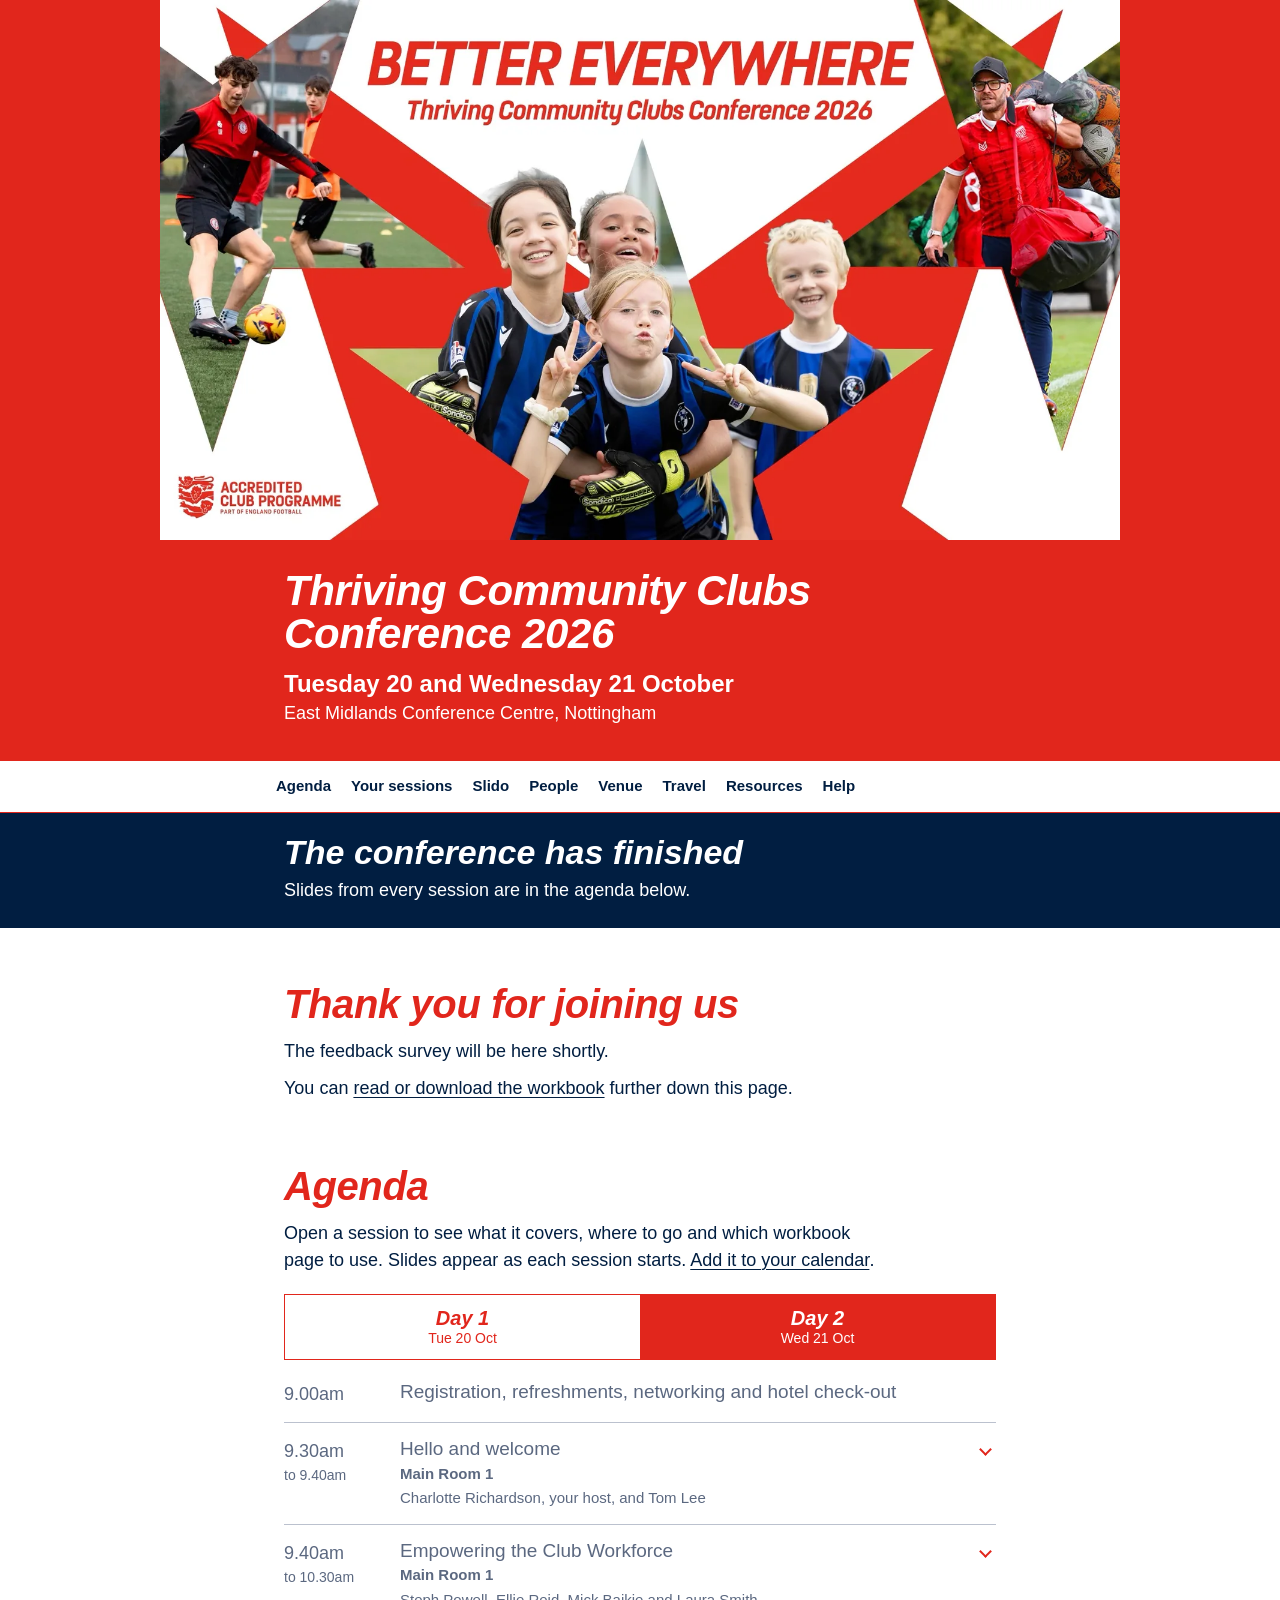
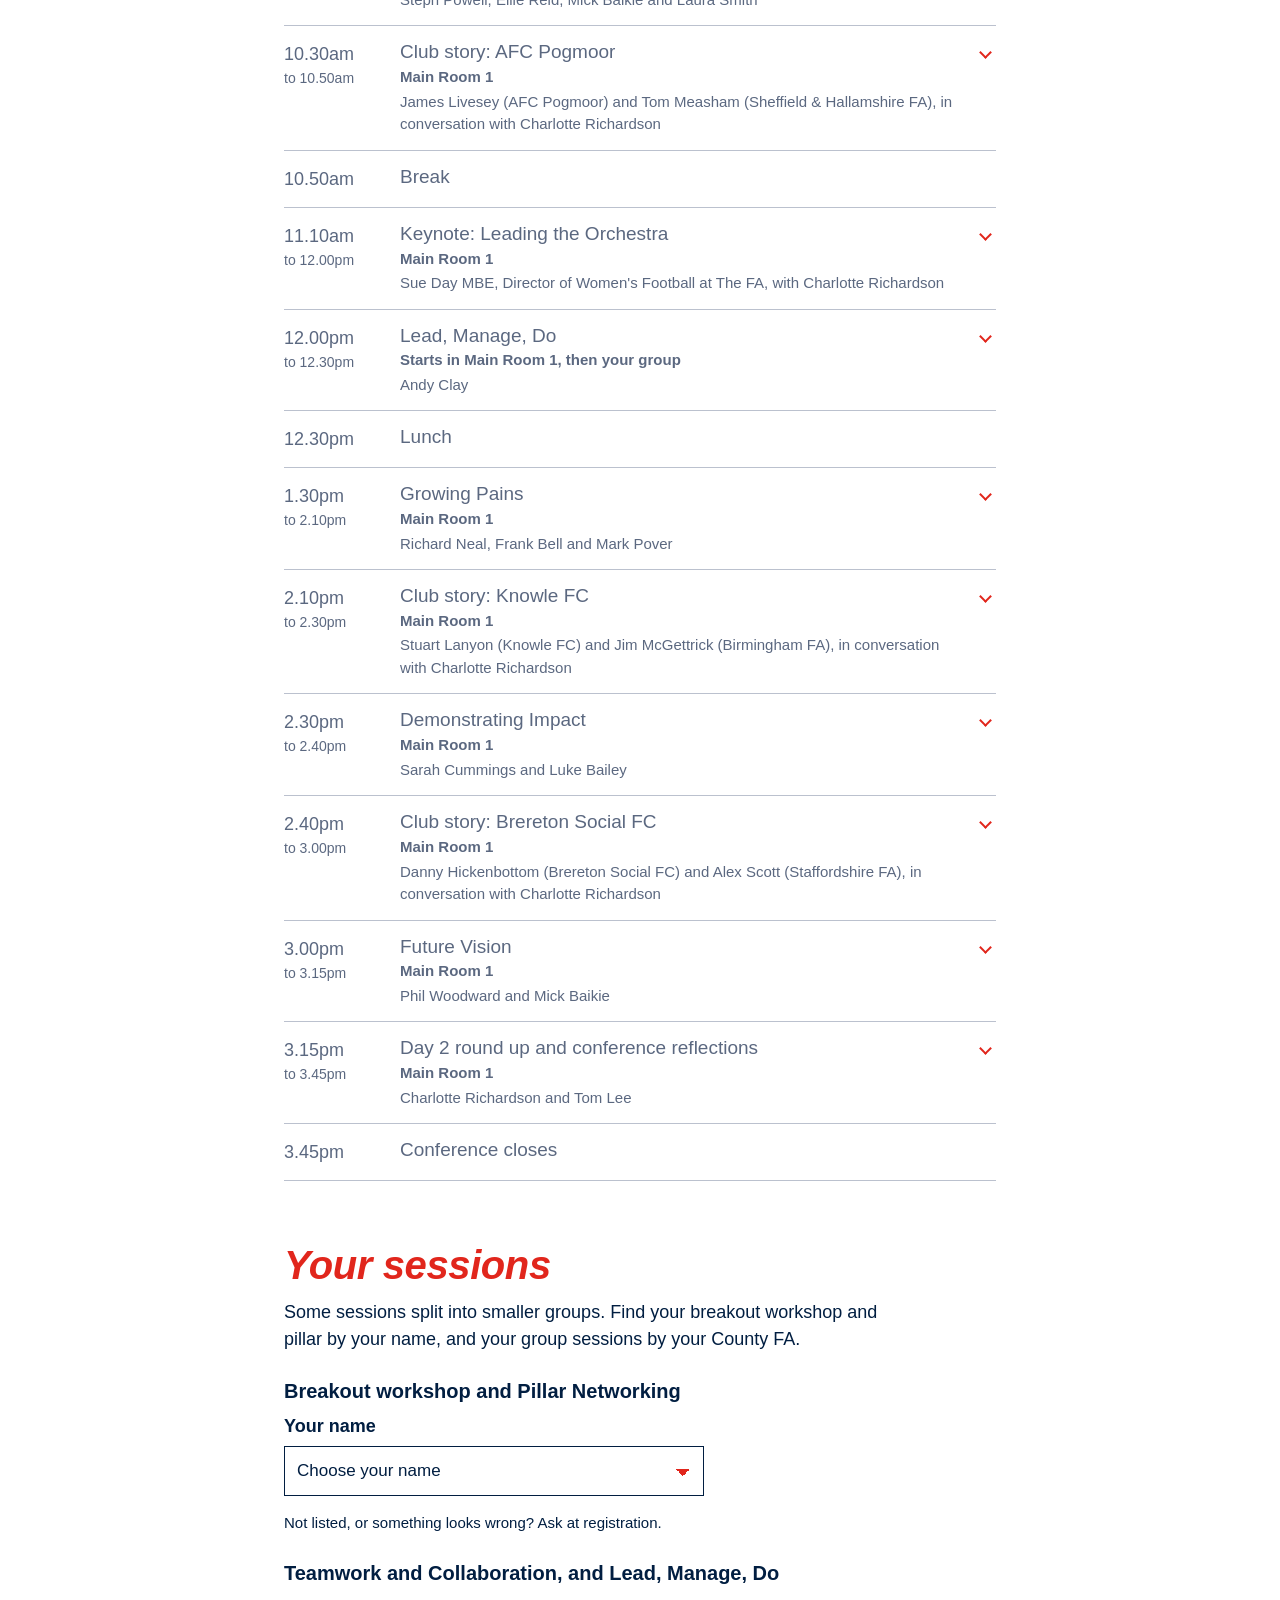
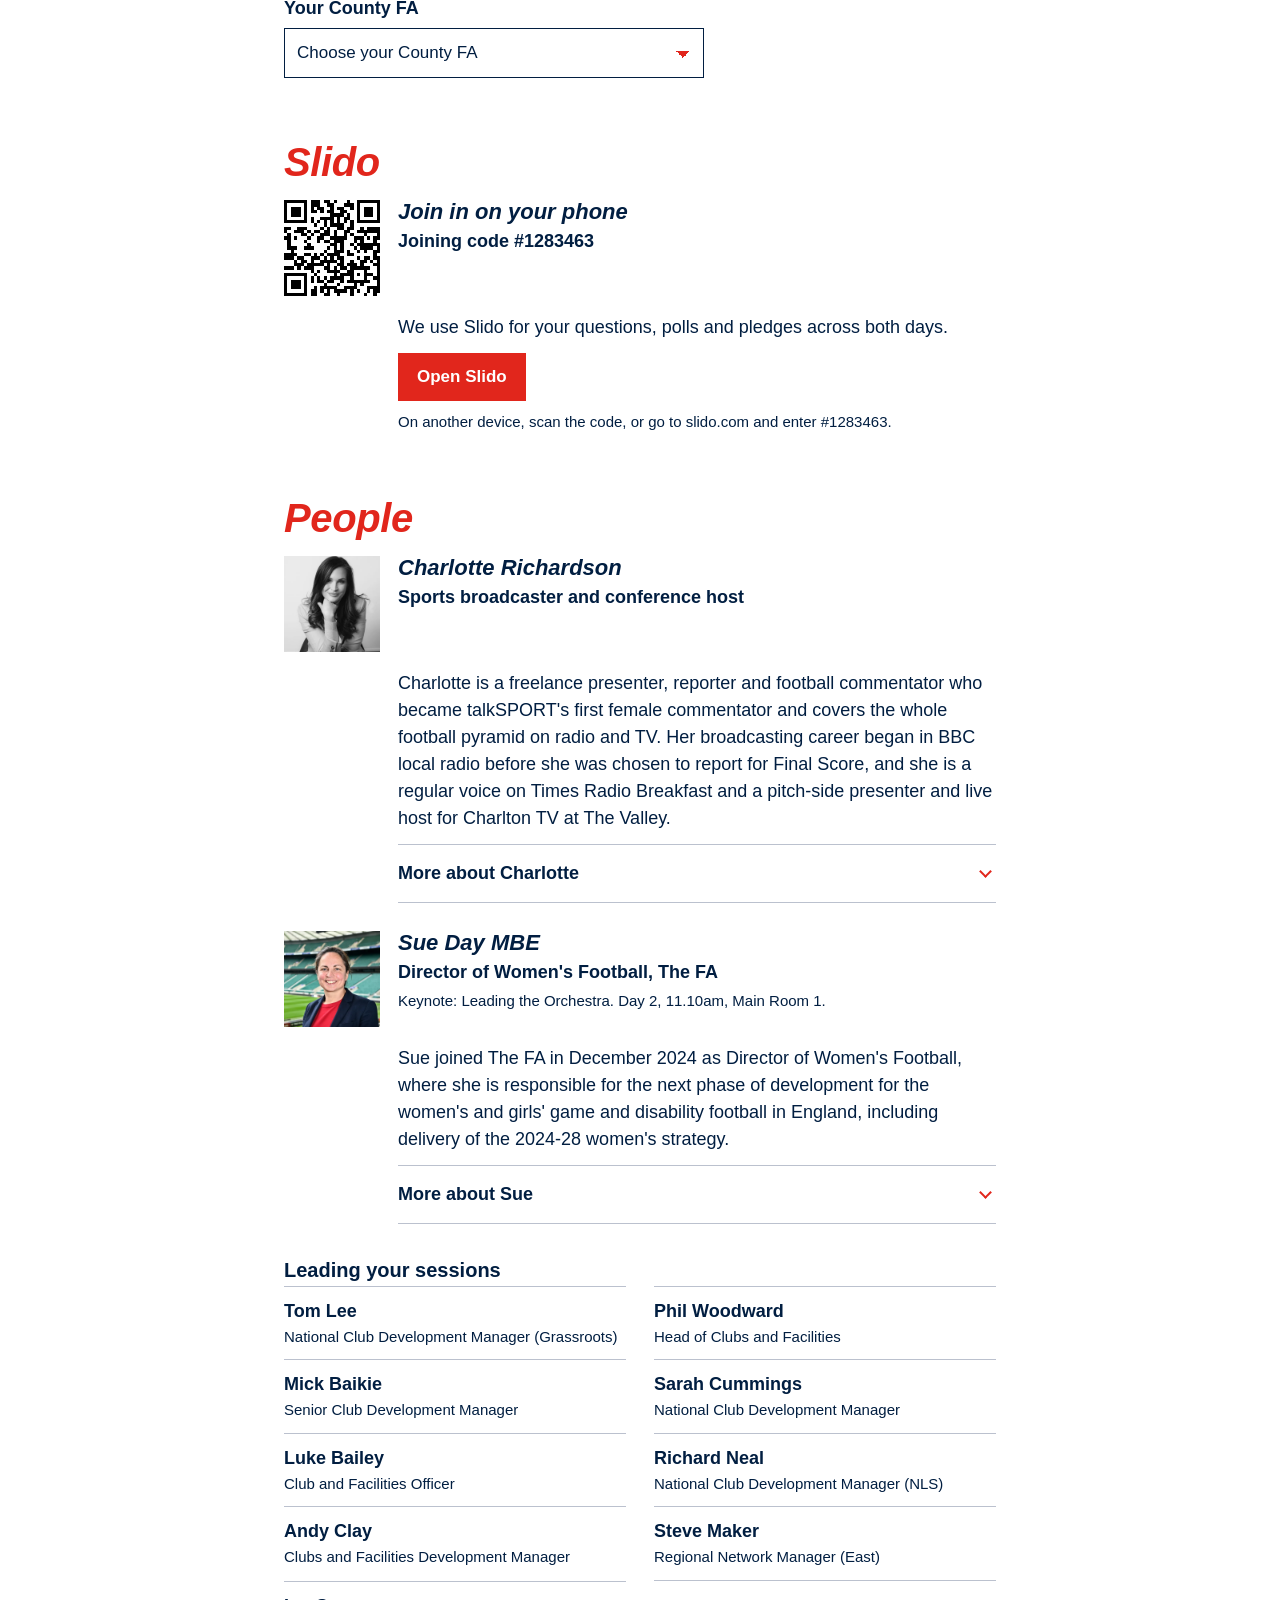
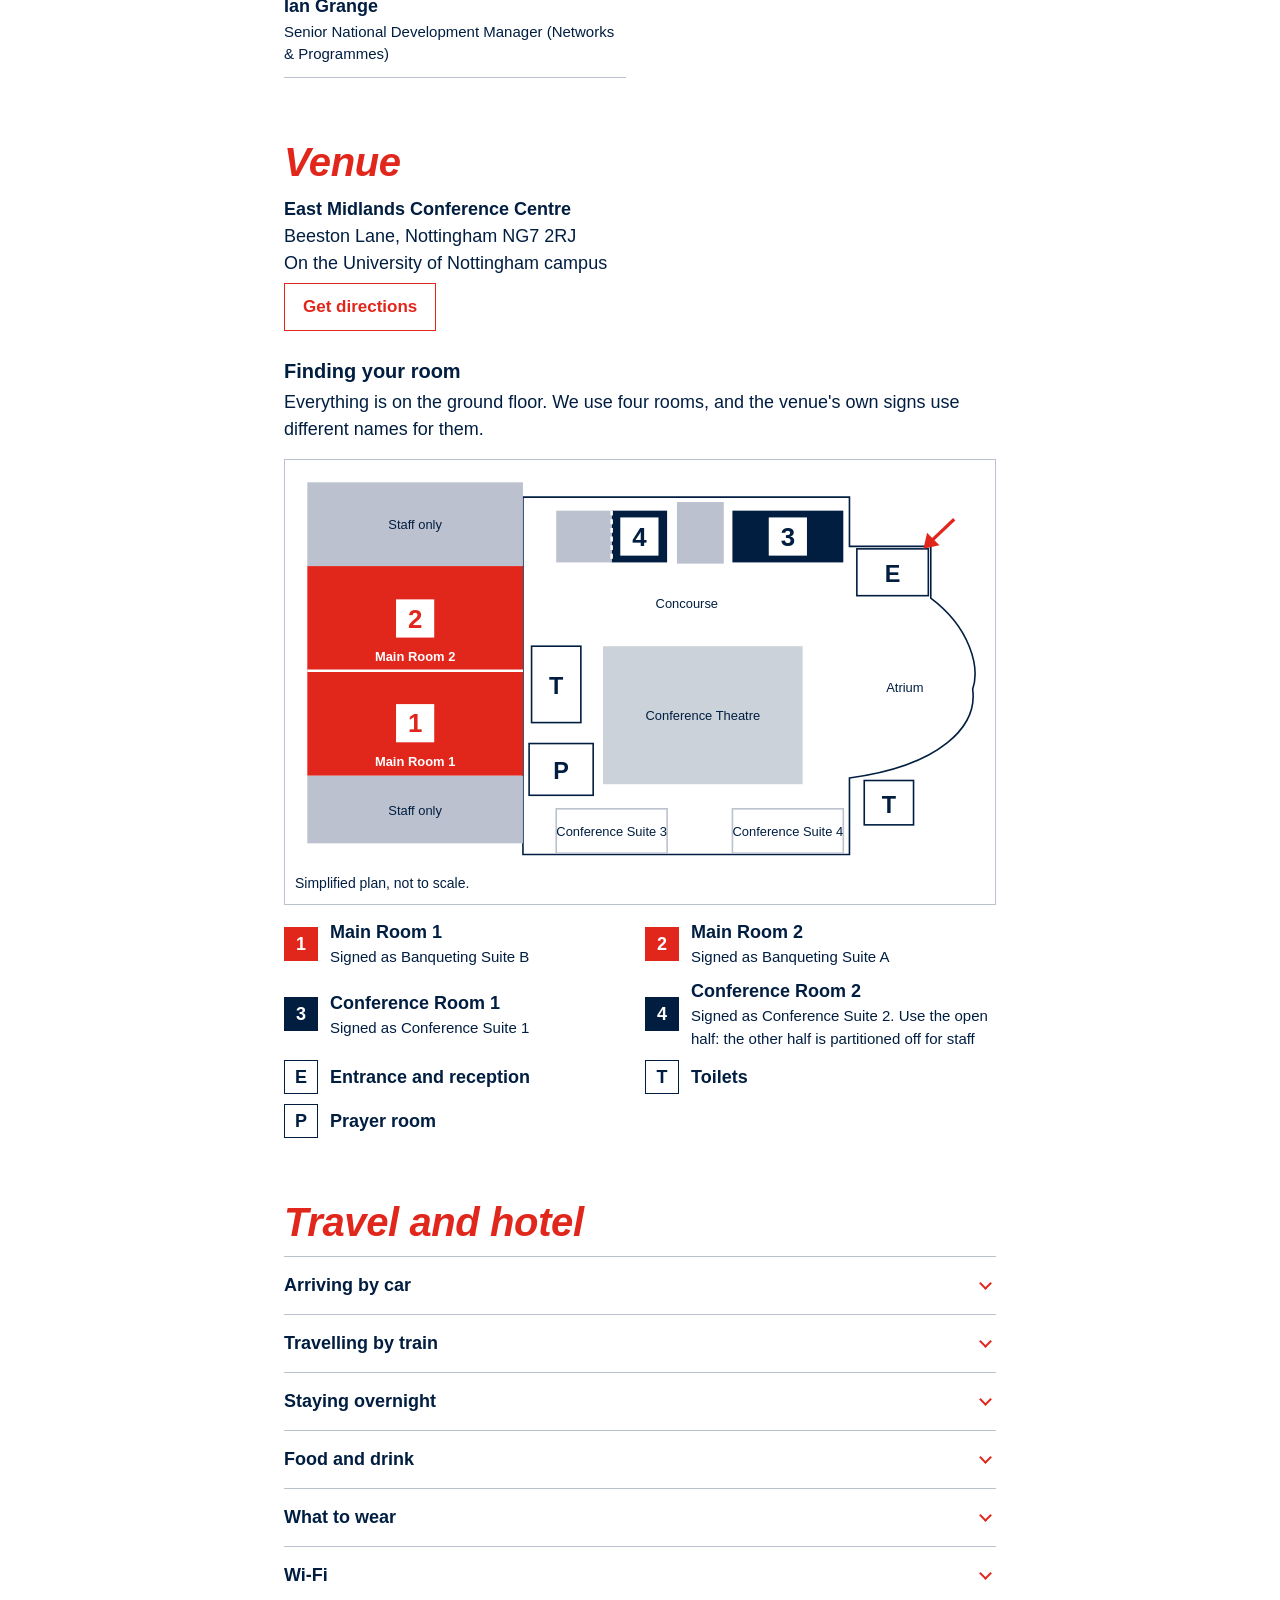
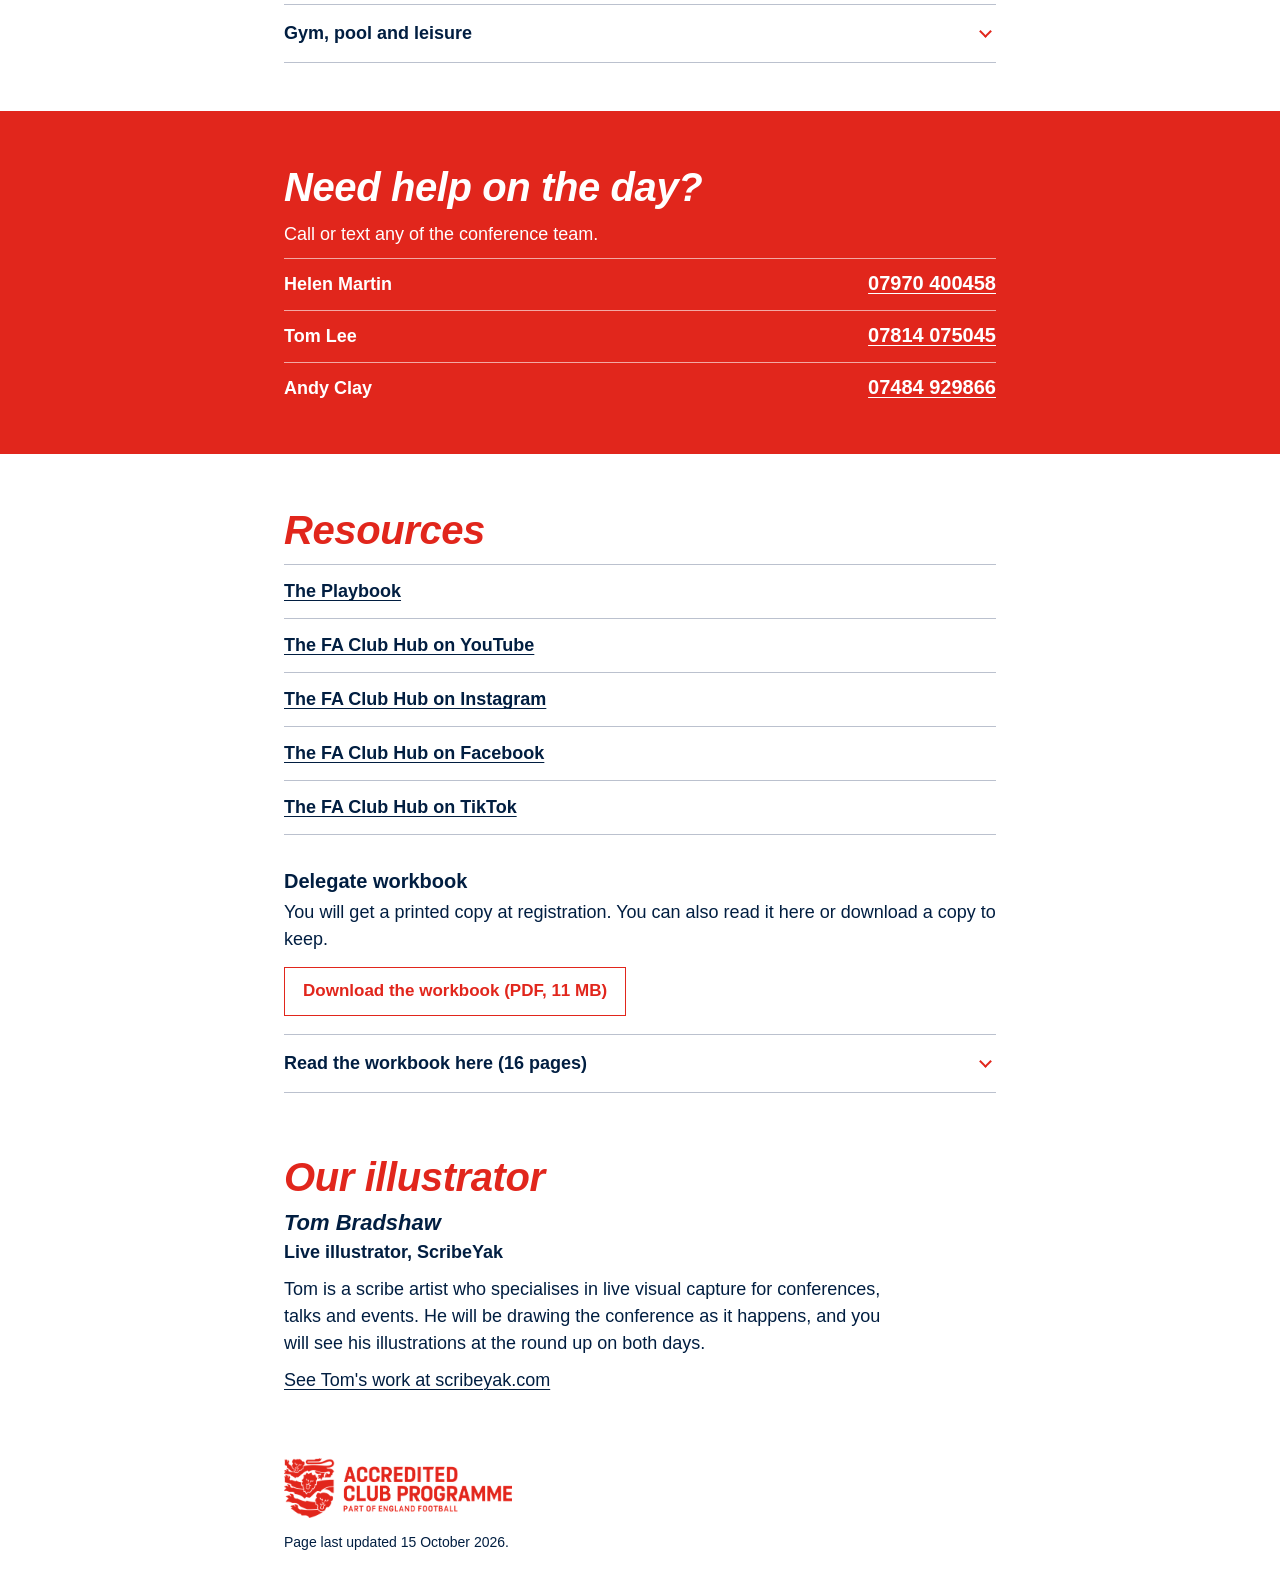
==== commit f9f4514e: "Club stories confirmed: show all three on Day 2 with speakers - Delegate page: club stories switched" ====
--- a/index.html
+++ b/index.html
@@ -114,7 +114,7 @@
       <button type="button" data-day="day1" aria-pressed="true">Day 1<span>Tue 20 Oct</span></button>
       <button type="button" data-day="day2" aria-pressed="false">Day 2<span>Wed 21 Oct</span></button>
     </div>
-    <section class="day" id="day1" data-date="2026-10-20" aria-labelledby="day1-h"><h3 class="day-title" id="day1-h">Day 1<span>Tuesday 20 October</span></h3><ol class="timeline"><li class="row pause" id="d1-registration" data-start="2026-10-20T09:30:00+01:00" data-end="2026-10-20T10:30:00+01:00"><div class="when"><time datetime="2026-10-20T09:30">9.30am</time></div><div class="what"><h3>Registration, refreshments and networking</h3></div></li><li class="row session" id="d1-welcome" data-start="2026-10-20T10:30:00+01:00" data-end="2026-10-20T10:40:00+01:00"><div class="when"><time datetime="2026-10-20T10:30">10.30am</time><span class="until">to 10.40am</span></div><div class="what"><details><summary><h3>Hello and welcome</h3><span class="where">Main Room 1</span><span class="who">Charlotte Richardson, your host, and Tom Lee</span></summary><div class="detail"><div class="slides" data-unlock="2026-10-20T10:30:00+01:00" data-label="Hello and welcome" data-slides='[{&quot;f&quot;: &quot;2c4e504da56f.webp&quot;, &quot;a&quot;: &quot;Day 1 agenda, from Hello and welcome at 10.30am to the evening reception at 7.00pm.&quot;}]'><p class="slides-locked">1 slide from this session will appear here when it starts at 10.30am.</p></div><p><a class="button button-outline" href="https://app.sli.do/event/b9EDPXgxX4wQAkY91z1iSJ" rel="noopener">Open Slido</a></p></div></details></div></li><li class="row session" id="d1-scene" data-start="2026-10-20T10:40:00+01:00" data-end="2026-10-20T11:00:00+01:00"><div class="when"><time datetime="2026-10-20T10:40">10.40am</time><span class="until">to 11.00am</span></div><div class="what"><details><summary><h3>Setting the scene</h3><span class="where">Main Room 1</span><span class="who">Phil Woodward and Mick Baikie</span></summary><div class="detail"><p>Where the programme stands today, the route to 1,000 Thriving Community Clubs, and the three things that will get us there: knowing your patch, teamwork and collaboration, and a development mindset.</p><div class="slides" data-unlock="2026-10-20T10:40:00+01:00" data-label="Setting the scene" data-slides='[{&quot;f&quot;: &quot;2570d5d805e8.webp&quot;, &quot;a&quot;: &quot;Setting the scene.&quot;}, {&quot;f&quot;: &quot;8bbf172222bc.webp&quot;, &quot;a&quot;: &quot;We&#x27;ve made a strong start: foundations, practice, impact.&quot;}, {&quot;f&quot;: &quot;7cfecbfe6046.webp&quot;, &quot;a&quot;: &quot;Proof it&#x27;s working: 95% positive difference, 93% stronger relationships, 76% more proactive, 88% long-term mindset, 98% intervention support.&quot;}, {&quot;f&quot;: &quot;d41edf396442.webp&quot;, &quot;a&quot;: &quot;The next 2 years: stronger clubs, system and opportunities.&quot;}, {&quot;f&quot;: &quot;9aab21919ff4.webp&quot;, &quot;a&quot;: &quot;The route to 1,000 is clear.&quot;}, {&quot;f&quot;: &quot;1a049b2b3766.webp&quot;, &quot;a&quot;: &quot;Success factors: know your patch gives insight, teamwork and collaboration gives capability, and a development mindset joins the two.&quot;}, {&quot;f&quot;: &quot;8223e093745d.webp&quot;, &quot;a&quot;: &quot;Understand the club.&quot;}, {&quot;f&quot;: &quot;1e13b75f912a.webp&quot;, &quot;a&quot;: &quot;Tailor the support: understand, support, progress.&quot;}, {&quot;f&quot;: &quot;4ee8c506fb05.webp&quot;, &quot;a&quot;: &quot;Progress that lasts: trusted relationships, continuous learning, generational impact.&quot;}, {&quot;f&quot;: &quot;c3df46daa5f5.webp&quot;, &quot;a&quot;: &quot;National ambition, local progress: which clubs, what commitment, what support?&quot;}]'><p class="slides-locked">10 slides from this session will appear here when it starts at 10.40am.</p></div><p><a class="button button-outline" href="https://app.sli.do/event/b9EDPXgxX4wQAkY91z1iSJ" rel="noopener">Open Slido</a></p></div></details></div></li><li class="row session" id="d1-breakout" data-start="2026-10-20T11:00:00+01:00" data-end="2026-10-20T12:00:00+01:00"><div class="when"><time datetime="2026-10-20T11:00">11.00am</time><span class="until">to 12.00pm</span></div><div class="what"><details><summary><h3>Breakout workshops</h3><span class="where">Main Room 1 or Main Room 2</span><span class="who">Go to the workshop you have been allocated</span></summary><div class="detail"><div class="option"><h4>A Digital Journey (Data and Digital)</h4><p class="where">Main Room 1, with Tom Lee, Sarah Cummings and Luke Bailey</p><p>Understand the different data and digital platforms, and build the skills, knowledge and capability to get the best out of them. Turn insight into impact: the right clubs, the right support, at the right time.</p><div class="slides" data-unlock="2026-10-20T11:00:00+01:00" data-label="A Digital Journey (Data and Digital)" data-slides='[{&quot;f&quot;: &quot;9a96df071fb8.webp&quot;, &quot;a&quot;: &quot;A Digital Journey, in Main Room 1 with Tom Lee, Sarah Cummings and Luke Bailey.&quot;}, {&quot;f&quot;: &quot;96d33beb2c0f.webp&quot;, &quot;a&quot;: &quot;A Digital Journey: Power BI answers which clubs, the Club Programme Platform answers what support, and The Playbook answers what next step.&quot;}, {&quot;f&quot;: &quot;38f5baf232ee.webp&quot;, &quot;a&quot;: &quot;The aim: turn insight into impact. Use the digital journey to make better decisions and provide the right clubs, the right support, at the right time.&quot;}, {&quot;f&quot;: &quot;2002c125fd76.webp&quot;, &quot;a&quot;: &quot;Slido question: what are your unanswered questions about the platforms in our Digital Journey?&quot;}, {&quot;f&quot;: &quot;c4964d2b03ae.webp&quot;, &quot;a&quot;: &quot;Which clubs? Build your Thriving Community Clubs pipeline: identify 5 clubs that are strategically important in your County FA, looking at strong pathways, the National League System and Women&#x27;s Football Pyramid, and facility investment.&quot;}, {&quot;f&quot;: &quot;66a4f2586c57.webp&quot;, &quot;a&quot;: &quot;Slido discussion: future insights from the Power BI dashboards, future functionality for the Club Programme Platform and The Playbook, and the resources and support to push directly to clubs.&quot;}]'><p class="slides-locked">6 slides from this session will appear here when it starts at 11.00am.</p></div></div><div class="option"><h4>National League System</h4><p class="where">Main Room 2, with Richard Neal and Andrew Lomas</p><p>Explore what is different about working with clubs with National League System provision, the other expectations these clubs are obliged to meet (such as licensing and stadium accreditation), and why they might be uniquely positioned to help grow football participation in your area.</p><div class="slides" data-unlock="2026-10-20T11:00:00+01:00" data-label="National League System" data-slides='[{&quot;f&quot;: &quot;c92b3eb8ad1b.webp&quot;, &quot;a&quot;: &quot;National League System workshop, in Main Room 2 with Richard Neal and Andrew Lomas.&quot;}]'><p class="slides-locked">1 slide from this session will appear here when it starts at 11.00am.</p></div></div><p class="workbook"><a href="#workbook-page-5">Workbook page 5</a></p><p><a class="button button-outline" href="https://app.sli.do/event/b9EDPXgxX4wQAkY91z1iSJ" rel="noopener">Open Slido</a></p></div></details></div></li><li class="row pause" id="d1-lunch" data-start="2026-10-20T12:00:00+01:00" data-end="2026-10-20T13:00:00+01:00"><div class="when"><time datetime="2026-10-20T12:00">12.00pm</time></div><div class="what"><h3>Lunch</h3></div></li><li class="row session" id="d1-teamwork" data-start="2026-10-20T13:00:00+01:00" data-end="2026-10-20T14:00:00+01:00"><div class="when"><time datetime="2026-10-20T13:00">1.00pm</time><span class="until">to 2.00pm</span></div><div class="what"><details><summary><h3>Teamwork and Collaboration</h3><span class="where">Starts in Main Room 1, then your group</span><span class="who">Steve Maker</span></summary><div class="detail"><p>See what great collaboration looks like through real examples from across the network. Tackle a real challenge, see what colleagues elsewhere are doing, and decide what you are taking back. Leave with one thing somebody else is doing that could make your job easier.</p><h4>Groups</h4><ul class="rooms"><li><strong>Main Room 1, Group 1</strong> with Steve Maker, Luke Bowles, Jo de Tute and Dominic Foley<span class="counties">Essex FA, West Riding FA, Lancashire FA, Birmingham FA, Surrey FA, Durham FA, Hampshire FA</span></li><li><strong>Main Room 1, Group 2</strong> with Andy Baker, Ashley Donovan and Toby Elgar<span class="counties">Berks &amp; Bucks FA, Kent FA, Cheshire FA, Sheffield &amp; Hallamshire FA, Leicestershire FA, Manchester FA, Liverpool FA, Devon FA</span></li><li><strong>Main Room 2, Group 3</strong> with Karl Lingham and Jemma Fairey<span class="counties">Derbyshire FA, Northamptonshire FA, Middlesex FA, Gloucestershire FA, Hertfordshire FA, Lincolnshire FA, London FA, Norfolk FA, Sussex FA</span></li><li><strong>Conference Room 1, Group 4</strong> with Chris Smith and Alex Scott<span class="counties">Oxfordshire FA, Staffordshire FA, Northumberland FA, Nottinghamshire FA, Somerset FA, Suffolk FA, Cambridgeshire FA</span></li><li><strong>Conference Room 2, Group 5</strong> with Katie Phillipson and Marc Di Carlo<span class="counties">Bedfordshire FA, Cumberland FA, Dorset FA, East Riding FA, North Riding FA, Wiltshire FA, Cornwall FA, Huntingdonshire FA, Herefordshire FA, Westmorland FA</span></li></ul><p class="hint"><a href="#yours">Find your County FA under Your sessions</a>.</p><details class="fold res"><summary>Band D (1)</summary><div class="fold-body"><figure class="res-item"><figcaption>Steal &amp; Adapt: good practice from your band</figcaption><span class="res-count">Band A</span><a href="resources/steal-and-adapt/page-1.webp" target="_blank" rel="noopener"><img src="resources/steal-and-adapt/page-1.webp" alt="Steal and Adapt, Band A. Examples of good practice around collaboration within County FA teams, FA Club Consultants and other County FA support staff from counties in Band A. What could you steal and adapt for your County?" width="1400" height="990" loading="lazy" decoding="async"></a><span class="res-count">Band B</span><a href="resources/steal-and-adapt/page-2.webp" target="_blank" rel="noopener"><img src="resources/steal-and-adapt/page-2.webp" alt="Steal and Adapt, Band B. Examples of good practice around collaboration from counties in Band B. What could you steal and adapt for your County?" width="1400" height="990" loading="lazy" decoding="async"></a><span class="res-count">Band C</span><a href="resources/steal-and-adapt/page-3.webp" target="_blank" rel="noopener"><img src="resources/steal-and-adapt/page-3.webp" alt="Steal and Adapt, Band C. Examples of good practice around collaboration from counties in Band C. What could you steal and adapt for your County?" width="1400" height="990" loading="lazy" decoding="async"></a><span class="res-count">Band D</span><a href="resources/steal-and-adapt/page-4.webp" target="_blank" rel="noopener"><img src="resources/steal-and-adapt/page-4.webp" alt="Steal and Adapt, Band D. Examples of good practice around collaboration from counties in Band D. What could you steal and adapt for your County?" width="1400" height="990" loading="lazy" decoding="async"></a><p class="hint">Tap a page to enlarge it. <a href="files/steal-and-adapt.pdf">Download the PDF (2 MB)</a></p></figure></div></details><p class="workbook"><a href="#workbook-page-6">Workbook page 6</a></p><div class="slides" data-unlock="2026-10-20T13:00:00+01:00" data-label="Teamwork and Collaboration" data-slides='[{&quot;f&quot;: &quot;a5b02901ece7.webp&quot;, &quot;a&quot;: &quot;Teamwork and Collaboration.&quot;}, {&quot;f&quot;: &quot;ce8aedc42f7b.webp&quot;, &quot;a&quot;: &quot;The activity: 1 Connect and Share, tackle a real challenge from the network. 2 Steal and Adapt, see what colleagues elsewhere are doing. 3 Act, decide what you&#x27;re taking back.&quot;}, {&quot;f&quot;: &quot;7705e34172b5.webp&quot;, &quot;a&quot;: &quot;You told us: workforce capacity, accessing the right expertise, Club Consultant relationships, stretched volunteers, working across teams.&quot;}, {&quot;f&quot;: &quot;c98c63b11477.webp&quot;, &quot;a&quot;: &quot;The aim: leave with one thing somebody else is doing that could make your job easier.&quot;}, {&quot;f&quot;: &quot;f1f01a8354ae.webp&quot;, &quot;a&quot;: &quot;Connect and Share: pick one card, flip it, tackle it.&quot;}, {&quot;f&quot;: &quot;8953b59010cc.webp&quot;, &quot;a&quot;: &quot;Steal and Adapt: find your station, get underneath why it worked, what could you steal?&quot;}, {&quot;f&quot;: &quot;288a95ac2d27.webp&quot;, &quot;a&quot;: &quot;Act: what&#x27;s the one thing you&#x27;re stealing? Who will you stay connected with? Capture it in your workbook.&quot;}, {&quot;f&quot;: &quot;75a15f82369e.webp&quot;, &quot;a&quot;: &quot;Thank you. Hopefully you&#x27;ve just stolen a great example.&quot;}]'><p class="slides-locked">8 slides from this session will appear here when it starts at 1.00pm.</p></div><p><a class="button button-outline" href="https://app.sli.do/event/b9EDPXgxX4wQAkY91z1iSJ" rel="noopener">Open Slido</a></p></div></details></div></li><li class="row session" id="d1-pillar" data-start="2026-10-20T14:00:00+01:00" data-end="2026-10-20T15:00:00+01:00"><div class="when"><time datetime="2026-10-20T14:00">2.00pm</time><span class="until">to 3.00pm</span></div><div class="what"><details><summary><h3>Pillar Networking</h3><span class="where">Starts in Main Room 1, then your pillar</span><span class="who">Sarah Cummings</span></summary><div class="detail"><p>Use your own Club Development Review data to get underneath the red and amber ratings on your pillar: the root causes, what is blocking progress, and the tactics and interventions that would fix both.</p><h4>Where each pillar meets</h4><ul class="pillars"><li class="pillar"><img src="assets/pillar-lg.png" alt="" width="44" height="50"><div><strong>Leadership &amp; Governance</strong><span>Conference Room 2</span><span class="with">With Richard Neal, Frank Bell, Mark Hilton and Tom Lee</span></div><details class="fold res"><summary>Page 2 of 2 (1)</summary><div class="fold-body"><figure class="res-item"><figcaption>Leadership &amp; Governance: help and support guide</figcaption><span class="res-count">Page 1 of 2</span><a href="resources/leadership-governance-support-guide/page-1.webp" target="_blank" rel="noopener"><img src="resources/leadership-governance-support-guide/page-1.webp" alt="Leadership &amp; Governance help and support guide, page 1. Everything currently available under this pillar, and where to find it. One, the Club Leadership Programme with UCFB. Two, Financial Controls from England Football. Three, legal and governance support from The FA and Muckle LLP, with FA Bitesize Guides and guidance on data protection and club structures. Four, video guides on The Club Hub on YouTube. The links are listed below the pages." width="1240" height="1752" loading="lazy" decoding="async"></a><span class="res-count">Page 2 of 2</span><a href="resources/leadership-governance-support-guide/page-2.webp" target="_blank" rel="noopener"><img src="resources/leadership-governance-support-guide/page-2.webp" alt="Leadership &amp; Governance help and support guide, page 2. Five, tools and guidance in the PlayBook: VAT assessment information, VAT guidance, a VAT flow chart and a VAT case study toolkit for clubs, the Club Structures Assistant and the Resource Sharing Agreement. Six, workshops for 2026 in the PlayBook: Financial Controls and VAT, and Club Legal Structures and Governance." width="1240" height="1752" loading="lazy" decoding="async"></a><p class="hint">Tap a page to enlarge it. <a href="files/leadership-governance-support-guide.pdf">Download the PDF (566 KB)</a></p><details class="fold res-links"><summary>Links from this guide (19)</summary><div class="fold-body"><p class="res-group">Club Leadership Programme, with UCFB</p><ul><li><a href="https://www.ucfb.ac.uk/your-degree/executive-education/fa-club-leadership-programme/" rel="noopener">View the Club Leadership Programme</a></li></ul><p class="res-group">Financial Controls, England Football</p><ul><li><a href="https://www.englandfootball.com/participate/leagues-and-clubs/Financial-Control" rel="noopener">Read the Financial Controls guidance</a></li></ul><p class="res-group">Legal and governance support, The FA and Muckle LLP</p><ul><li><a href="https://www.muckle-llp.com/what-we-do/sectors/sports/the-football-association/" rel="noopener">The FA and Muckle LLP hub</a></li><li><a href="https://www.muckle-llp.com/what-we-do/sectors/sports/the-football-association/fa-bitesize-guides/fa-bitesize-financial-controls/" rel="noopener">FA Bitesize Guide: Financial Controls</a></li><li><a href="https://www.muckle-llp.com/what-we-do/sectors/sports/the-football-association/fa-bitesize-guides/fa-bitesize-governance/" rel="noopener">FA Bitesize Guide: Governance Standards</a></li><li><a href="https://www.muckle-llp.com/what-we-do/sectors/sports/the-football-association/fa-bitesize-guides/fa-bitesize-incorporation-legal-structures/" rel="noopener">FA Bitesize Guide: Incorporation &amp; Legal Structures</a></li><li><a href="https://www.muckle-llp.com/what-we-do/sectors/sports/the-football-association/fa-bitesize-guides/fa-bitesize-leadership/" rel="noopener">FA Bitesize Guide: Leadership</a></li><li><a href="https://www.muckle-llp.com/what-we-do/sectors/sports/the-football-association/fa-bitesize-guides/fa-bitesize-risk-management/" rel="noopener">FA Bitesize Guide: Risk Management</a></li><li><a href="https://www.muckle-llp.com/what-we-do/sectors/sports/the-football-association/fa-bitesize-guides/fa-bitesize-special-tax-status-trading/" rel="noopener">FA Bitesize Guide: Special Tax Status &amp; Trading</a></li><li><a href="https://www.muckle-llp.com/what-we-do/sectors/sports/the-football-association/gdpr-factsheets/" rel="noopener">FA Data Protection Factsheets</a></li><li><a href="https://www.muckle-llp.com/what-we-do/sectors/sports/the-football-association/fa-template-documents/" rel="noopener">FA Data Protection Templates</a></li><li><a href="https://www.muckle-llp.com/files/pdf/19799_THE_FA_REMAKE-OF-THE-CLUB-STRUCTURES_L.pdf" rel="noopener">The FA&#x27;s Guide to Club Structures (PDF)</a></li></ul><p class="res-group">Video guides, The Club Hub on YouTube</p><ul><li><a href="https://youtube.com/playlist?list=PLlPyxLEijGBoCmdjykakE8KbtfOgV3Z_-" rel="noopener">Football Club Governance with Muckle LLP: the full playlist</a></li><li><a href="https://youtu.be/OFaBeM8kZic" rel="noopener">Managing data &amp; risk at your football club</a></li><li><a href="https://youtu.be/MpzkJFACpzg" rel="noopener">Which legal structure should your football club have?</a></li><li><a href="https://youtu.be/XZxDjCfL4pM" rel="noopener">How leadership can help shape a successful football club</a></li><li><a href="https://youtu.be/03nZvOi0XpM" rel="noopener">How to optimise your football club&#x27;s finances</a></li></ul><p class="res-group">Tools, guidance and workshops, in the PlayBook</p><ul><li><a href="https://theplaybook.thefa.com/dashboard" rel="noopener">Open the PlayBook (log in needed)</a></li><li><a href="https://club-structures.muckle-llp.com/" rel="noopener">Open the Club Structures Assistant</a><span class="res-note">Signpost only to eligible clubs you are directly supporting.</span></li></ul></div></details></figure></div></details></li><li class="pillar"><img src="assets/pillar-cv.png" alt="" width="44" height="50"><div><strong>Coaches</strong><span>Main Room 2</span><span class="with">With Rebecca Garlick and Lee Brown, with Andy Somers</span></div><details class="fold res"><summary>Page 3 of 3 (3)</summary><div class="fold-body"><figure class="res-item"><figcaption>County FA Coach Development Lead: role purpose</figcaption><a href="resources/coach-development-lead-role-purpose/page-1.webp" target="_blank" rel="noopener"><img src="resources/coach-development-lead-role-purpose/page-1.webp" alt="County FA Coach Development Lead role purpose. One, support sustainable clubs: support England Football Accredited Clubs to become more sustainable by embedding the Thriving Community Club framework, aligning support services and facilitating collaboration between stakeholders. Two, grow coaching and coach development: lead the growth and sustainability of high-quality coaching and coach development in England Football Accredited Clubs, working with Coaching Leads on people-centred programmes aligned with the FA Learning Coach Development Framework. Three, create meaningful learning opportunities: ensure all coaches have access to meaningful learning, mentoring and development that helps them create positive experiences for every player. Question: how could you collaborate to overcome some of the coach and volunteer challenges faced by your clubs?" width="1400" height="787" loading="lazy" decoding="async"></a><p class="hint">Tap the image to enlarge it. <a href="resources/coach-development-lead-role-purpose/page-1.webp" target="_blank" rel="noopener">Open full size</a></p></figure><figure class="res-item"><figcaption>Club Coaching Leads Development Programme: what, so what, now what?</figcaption><a href="resources/club-coaching-leads-development-programme/page-1.webp" target="_blank" rel="noopener"><img src="resources/club-coaching-leads-development-programme/page-1.webp" alt="Club Coaching Leads Development Programme. Purpose: support the coaching pillar of the Thriving Community Club framework; 4,000 trained club coaching leads deployed within 2 and 3 star England Accredited clubs; 25% of coaches attending local CPD. To date: pilot programmes, consultation, content build, consultation, content design, consultation, roll out. Build considerations: FA Learning principles, adult learning principles, FA coach developer framework, enquiry-based learning, prior mentor developer series. Delivered by County FA coach development leads; Band 1 counties can nominate a casual coach developer to support, and Band 2 to 5 counties can propose one based on capacity, approved at the discretion of the regional manager. Coming next: training and familiarisation, monitoring and evaluation, ongoing support and development, retaining FA Club Coaching Lead status, alignment with England Accredited Clubs renewal, reward and recognition, scope of delivery, and a blended approach." width="1086" height="1448" loading="lazy" decoding="async"></a><p class="hint">Tap the image to enlarge it. <a href="resources/club-coaching-leads-development-programme/page-1.webp" target="_blank" rel="noopener">Open full size</a></p></figure><figure class="res-item"><figcaption>Game plan for grassroots coaching</figcaption><span class="res-count">Page 1 of 3</span><a href="resources/game-plan-for-grassroots-coaching/page-1.webp" target="_blank" rel="noopener"><img src="resources/game-plan-for-grassroots-coaching/page-1.webp" alt="Game plan for grassroots coaching: developing coaches, inspiring players, strengthening communities. At the centre: developers, delivery and diversity. Around them: connect learning, engage people, recognise progress and build partnerships." width="1400" height="788" loading="lazy" decoding="async"></a><span class="res-count">Page 2 of 3</span><a href="resources/game-plan-for-grassroots-coaching/page-2.webp" target="_blank" rel="noopener"><img src="resources/game-plan-for-grassroots-coaching/page-2.webp" alt="Developer workforce pyramid: 17 in the full-time coach development team, 40 County FA Coach Development Leads, 200 in the casual coach development workforce, and 4,000 Club Coaching Leads in Thriving Community Clubs." width="1400" height="788" loading="lazy" decoding="async"></a><span class="res-count">Page 3 of 3</span><a href="resources/game-plan-for-grassroots-coaching/page-3.webp" target="_blank" rel="noopener"><img src="resources/game-plan-for-grassroots-coaching/page-3.webp" alt="The learning offer. Live, strategic priorities with same month delivery: Know Your Format in September, Coaching fundamentals in November, Volume and variety in May. Super Library, equality, diversity and inclusion priorities with anytime delivery: Football without limits and Coaching Female Players. Library, always on: Getting Started, Enjoy and Participate, Lead and Manage Teams, and Helping Individuals." width="1400" height="788" loading="lazy" decoding="async"></a><p class="hint">Tap a page to enlarge it. <a href="files/game-plan-for-grassroots-coaching.pdf">Download the PDF (1 MB)</a></p></figure></div></details></li><li class="pillar"><img src="assets/pillar-cv.png" alt="" width="44" height="50"><div><strong>Volunteers</strong><span>Main Room 2</span><span class="with">With Steph Powell, Ellie Reid, Mick Baikie and Laura Smith</span></div><details class="fold res"><summary>Celebrate (2)</summary><div class="fold-body"><figure class="res-item"><figcaption>Volunteers: help and support guide</figcaption><span class="res-count">Page 1 of 2</span><a href="resources/volunteers-support-guide/page-1.webp" target="_blank" rel="noopener"><img src="resources/volunteers-support-guide/page-1.webp" alt="Volunteers help and support guide, page 1. Everything currently available to help clubs and leagues recruit, develop, keep and celebrate their volunteers. One, learning and development from England Football Learning: The FA Club Maker, Run Football Club Edition, Run Football League Edition, EE Playmaker, the Personal Development Compass and England Football Learning. Two, Growing Volunteers from England Football, with resources to download: Volunteer Planning Toolkit, Volunteer Welcome Pack, Volunteer Roles and Tasks guide, Football Volunteer Agreement, volunteer profile videos and editable role profiles. The links are listed below the pages." width="1241" height="1754" loading="lazy" decoding="async"></a><span class="res-count">Page 2 of 2</span><a href="resources/volunteers-support-guide/page-2.webp" target="_blank" rel="noopener"><img src="resources/volunteers-support-guide/page-2.webp" alt="Volunteers help and support guide, page 2. Three, celebrating volunteers with The England Football Family: membership, the Grassroots Football Awards, thank-you films and finding volunteering opportunities. Four, volunteer planning in the PlayBook: the Volunteer Planning Toolkit for clubs and leagues, the Volunteer Planning Workshop for workshop delivery, and the Volunteer Planning Checklist for County FAs." width="1241" height="1754" loading="lazy" decoding="async"></a><p class="hint">Tap a page to enlarge it. <a href="files/volunteers-support-guide.pdf">Download the PDF (239 KB)</a></p><details class="fold res-links"><summary>Links from this guide (14)</summary><div class="fold-body"><p class="res-group">Learning and development, England Football Learning</p><ul><li><a href="https://www.englandfootball.com/participate/volunteer/Learning-and-Development-for-Volunteers" rel="noopener">See all volunteer courses</a></li><li><a href="https://learn.englandfootball.com/mylearning?courseUrl=https://mylearning.englandfootball.com/learn/courses/232/club-maker" rel="noopener">The FA Club Maker</a></li><li><a href="https://learn.englandfootball.com/mylearning?courseUrl=https://mylearning.englandfootball.com/learn/courses/233/run-football-club-edition/" rel="noopener">Run Football: Club Edition</a></li><li><a href="https://mylearning.englandfootball.com/learn/courses/390/run-football-league-edition/lessons" rel="noopener">Run Football: League Edition</a></li><li><a href="https://learn.englandfootball.com/courses/football/ee-playmaker" rel="noopener">EE Playmaker</a></li><li><a href="https://mylearning.englandfootball.com/learn/courses/388/personal-development-compass-building-personal-capability/lessons" rel="noopener">Personal Development Compass</a></li><li><a href="https://community.thefa.com/youth-leadership-volunteering/b/latest-news/posts/england-football-personal-development-compass-workbooks" rel="noopener">Personal Development Compass workbooks</a></li><li><a href="https://learn.englandfootball.com/" rel="noopener">England Football Learning</a></li></ul><p class="res-group">Growing volunteers, England Football</p><ul><li><a href="https://www.englandfootball.com/participate/volunteer/Growing-Volunteers" rel="noopener">Go to Growing Volunteers</a></li><li><a href="https://find.englandfootball.com/onboarding/volunteer" rel="noopener">Find volunteering opportunities on Find Football</a></li></ul><p class="res-group">Celebrating volunteers, The England Football Family</p><ul><li><a href="https://www.englandfootball.com/participate/volunteer/Celebrating-Volunteers" rel="noopener">Go to Celebrating Volunteers and the Volunteer Video Hub</a></li><li><a href="https://www.englandfootball.com/participate/volunteer/Volunteer-Membership-Registration" rel="noopener">Join the England Football Family</a></li><li><a href="https://www.englandfootball.com/participate/Grassroots-Football-Awards" rel="noopener">Grassroots Football Awards</a></li></ul><p class="res-group">Volunteer planning, in the PlayBook</p><ul><li><a href="https://theplaybook.thefa.com/dashboard" rel="noopener">Open the PlayBook (log in needed)</a></li></ul></div></details></figure><figure class="res-item"><figcaption>FA Volunteer Development Framework</figcaption><span class="res-count">Overview</span><a href="resources/volunteer-development-framework/page-1.webp" target="_blank" rel="noopener"><img src="resources/volunteer-development-framework/page-1.webp" alt="FA Volunteer Development Framework, overview. The FA Volunteering Development Team and the FA Club Development Team support volunteers across four areas. Grow: Volunteer Planning Toolkit and Workshops, National Strategic Partnerships, Local Strategic Partnerships, National Recruitment Campaigns. Diversify: Youth Voice and Leadership Ecosystem, FA funded casual workforce of EDI, Equal Game and Disability Football ambassadors, FA funded volunteer coordinators for female and disability growth, FA Volunteer Conferences. Learning and development, from unaware to interested, involved and invested: Your Game, BBC Bitesize Follow Your Passion, Club Maker, FA Leadership Academy, Rising Leaders, Emerging Club Leaders, Run Football Club and League Editions, Personal Development Compass, Equal Game, Journey to Inclusion, TCC Pillar Workshops, Operational and Strategic Leaders. Celebrate: The England Football Family, the Grassroots Football Awards, the Volunteer Thank You Campaign, in-club celebration resources. Links to the FA Volunteering Hub, the Volunteer Development Dashboard and the Find Volunteering tool. The links are listed below the pages." width="1400" height="991" loading="lazy" decoding="async"></a><details class="fold res-more"><summary>Show the other 5 pages</summary><div class="fold-body"><span class="res-count">Grow</span><a href="resources/volunteer-development-framework/page-2.webp" target="_blank" rel="noopener"><img src="resources/volunteer-development-framework/page-2.webp" alt="Grow. Volunteer Planning Toolkit and Workshops: guidance, templates and role profiles for clubs and leagues, online and in County FA workshops. National Strategic Partnerships such as Access Sport, Women in Football and the Duke of Edinburgh Award. Local Strategic Partnerships such as the Council for Voluntary Service, faith groups and disability charities. National Recruitment Campaigns such as Made For This Game and the Disability Volunteering Marketing Campaign." width="1241" height="1754" loading="lazy" decoding="async"></a><span class="res-count">Diversify</span><a href="resources/volunteer-development-framework/page-3.webp" target="_blank" rel="noopener"><img src="resources/volunteer-development-framework/page-3.webp" alt="Diversify. Youth Voice and Leadership Ecosystem for young volunteers aged 16 to 24: FA National Youth Council, FA Leadership Academy, FA Youth Leadership Network, FA Rising Leaders and County FA Youth Councils. FA funded casual workforce: EDI Community of Practice, Equal Game and Disability Football ambassadors. 13 part-time FA funded volunteer coordinators to grow female and disabled volunteers. FA Volunteer Conferences for prospective volunteers." width="1241" height="1754" loading="lazy" decoding="async"></a><span class="res-count">Learning and development</span><a href="resources/volunteer-development-framework/page-4.webp" target="_blank" rel="noopener"><img src="resources/volunteer-development-framework/page-4.webp" alt="Learning and development. Your Game (ages 14 to 24), Club Maker (ages 18 to 25), FA Leadership Academy (ages 16 to 24), Rising Leaders (ethnically diverse young women aged 16 to 19), the Personal Development Compass (ages 14 to 24) and Run Football: Club Edition for new club committee volunteers, each with its audience and how it is delivered." width="1241" height="1754" loading="lazy" decoding="async"></a><span class="res-count">Learning and development, continued</span><a href="resources/volunteer-development-framework/page-5.webp" target="_blank" rel="noopener"><img src="resources/volunteer-development-framework/page-5.webp" alt="Learning and development, continued. Run Football: League Edition, Equal Game workshops, Journey to Inclusion workshops, TCC Pillar Workshops, Emerging Club Leaders, Operational Club Leaders and Strategic Club Leaders through UCFB. Training for County FAs in volunteer development interventions is on The Training Ground." width="1241" height="1754" loading="lazy" decoding="async"></a><span class="res-count">Celebrate</span><a href="resources/volunteer-development-framework/page-6.webp" target="_blank" rel="noopener"><img src="resources/volunteer-development-framework/page-6.webp" alt="Celebrate. The England Football Family membership and rewards for any volunteer, the Grassroots Football Awards with nominations in March and April, and the Volunteer Thank You Campaign from September to December." width="1241" height="1754" loading="lazy" decoding="async"></a></div></details><p class="hint">Tap a page to enlarge it. <a href="files/volunteer-development-framework.pdf">Download the PDF (2 MB)</a></p><details class="fold res-links"><summary>Links from this guide (25)</summary><div class="fold-body"><p class="res-group">Across the framework</p><ul><li><a href="https://www.englandfootball.com/participate/volunteer/growing-volunteers" rel="noopener">FA Volunteering Hub</a></li><li><a href="https://app.smartsheet.com/dashboards/HqPgqhXR7Vg2vMp6Qc9mGgfqHFj3h5c6GpMFrMP1" rel="noopener">Volunteer Development Dashboard</a><span class="res-note">Opens in Smartsheet</span></li><li><a href="https://find.englandfootball.com/onboarding/volunteer" rel="noopener">Find Volunteering tool</a></li></ul><p class="res-group">Grow</p><ul><li><a href="https://www.englandfootball.com/participate/volunteer/growing-volunteers" rel="noopener">Volunteer Planning Toolkit and Workshops</a></li><li><a href="https://www.accesssport.org.uk/news/access-sport-and-the-fa-launch-new-disability-volunteering-pathway-in-grassroots-football" rel="noopener">National Strategic Partnerships: Access Sport disability volunteering pathway</a></li><li><a href="https://englishfa.sharepoint.com/:w:/s/AValuedNetwork/IQDOoc7I9ghmQqOVqnWVrCU3AeAg5J-RsVJXIWXlAbA8wEQ?e=qaZkay" rel="noopener">Local Strategic Partnerships</a><span class="res-note">Opens in FA SharePoint; sign-in needed</span></li><li><a href="https://englishfa.sharepoint.com/:f:/r/sites/AValuedNetwork/Shared%20Documents/1.%20Volunteers?d=w06a7bb7e752943c08468aa9f5a7fc806&amp;csf=1&amp;web=1&amp;e=FRsVPs" rel="noopener">National Recruitment Campaigns</a><span class="res-note">Opens in FA SharePoint; sign-in needed</span></li></ul><p class="res-group">Diversify</p><ul><li><a href="https://www.englandfootball.com/participate/volunteer/Young-Volunteers" rel="noopener">Youth Voice and Leadership Ecosystem</a></li><li><a href="https://www.englandfootball.com/participate/leagues-and-clubs/female-football-at-your-club?tab=EQUALGAME" rel="noopener">Equal Game</a></li><li><a href="https://www.englandfootball.com/play/Disability-Football/Training" rel="noopener">Disability Football training</a></li><li><a href="https://www.englandfootball.com/participate/volunteer/Volunteer-Conferences" rel="noopener">FA Volunteer Conferences</a></li></ul><p class="res-group">Learning and development</p><ul><li><a href="https://englishfa.sharepoint.com/:f:/s/AValuedNetwork/IgCqXPwyos1LT61cy2IoPZhGAWBRO8kBSBUIfXruZFCvoR0?e=LFS4uy" rel="noopener">Your Game</a><span class="res-note">Opens in FA SharePoint; sign-in needed</span></li><li><a href="https://www.bbc.co.uk/bitesize/groups/c1e1leepl00t" rel="noopener">BBC Bitesize: Follow Your Passion</a></li><li><a href="https://www.englandfootball.com/participate/volunteer/learning-and-development-for-volunteers" rel="noopener">Club Maker, Run Football and the Personal Development Compass</a></li><li><a href="https://www.englandfootball.com/participate/volunteer/young-volunteers" rel="noopener">FA Leadership Academy</a></li><li><a href="https://www.englandfootball.com/participate/women-and-girls/rising-leaders" rel="noopener">Rising Leaders</a></li><li><a href="https://www.ucfb.ac.uk/your-degree/executive-education/?courseType=executive&amp;search=#degree-results" rel="noopener">Emerging Club Leaders (UCFB)</a></li><li><a href="https://www.englandfootball.com/disability-training-for-clubs" rel="noopener">Journey to Inclusion</a></li><li><a href="https://theplaybook.thefa.com/" rel="noopener">TCC Pillar Workshops, in the PlayBook</a><span class="res-note">Log in needed</span></li><li><a href="https://www.ucfb.ac.uk/your-degree/executive-education/fa-club-leadership-programme-operational-leaders/" rel="noopener">Operational Club Leaders (UCFB)</a></li><li><a href="https://www.ucfb.ac.uk/your-degree/executive-education/fa-club-leadership-programme/" rel="noopener">Strategic Club Leaders (UCFB)</a></li><li><a href="https://thetrainingground.curatr3.com/login" rel="noopener">The Training Ground, for County FA staff</a><span class="res-note">Log in needed</span></li></ul><p class="res-group">Celebrate</p><ul><li><a href="https://www.englandfootball.com/participate/volunteer/Celebrating-Volunteers" rel="noopener">The England Football Family and the Volunteer Thank You Campaign</a></li><li><a href="https://www.englandfootball.com/participate/Grassroots-Football-Awards" rel="noopener">The Grassroots Football Awards</a></li><li><a href="https://englishfa.sharepoint.com/:b:/r/sites/AValuedNetwork/Shared%20Documents/1.%20Volunteers/CFA%20Support/Volunteer%20Celebration%20Tactics.pdf?d=w8c1623a82684470ab408b865c743397d&amp;csf=1&amp;web=1&amp;e=8kddZP" rel="noopener">In-club celebration resources</a><span class="res-note">Opens in FA SharePoint; sign-in needed</span></li></ul></div></details></figure></div></details></li><li class="pillar"><img src="assets/pillar-facilities.png" alt="" width="44" height="50"><div><strong>Facilities</strong><span>Conference Room 1</span><span class="with">With Ian Grange, Liam Devlin, Mark Pover, Simon Wood and Anna Quick</span></div><details class="fold res"><summary>Page 24 of 24 (2)</summary><div class="fold-body"><figure class="res-item"><figcaption>Facilities: help and support guide</figcaption><span class="res-count">Page 1 of 2</span><a href="resources/facilities-support-guide/page-1.webp" target="_blank" rel="noopener"><img src="resources/facilities-support-guide/page-1.webp" alt="Facilities help and support guide, page 1. Everything currently available to help clubs improve, fund, run and look after their pitches and facilities. One, facilities guidance from England Football: pavilion and changing room guidance, pitch and goalpost safety, grass pitch use during drought, and hosting an InPost locker. Two, funding for facilities from the Football Foundation, covering pitches, buildings and site, equipment and safety, and programmes, with a note of what is not funded. The links are listed below the pages." width="1241" height="1754" loading="lazy" decoding="async"></a><span class="res-count">Page 2 of 2</span><a href="resources/facilities-support-guide/page-2.webp" target="_blank" rel="noopener"><img src="resources/facilities-support-guide/page-2.webp" alt="Facilities help and support guide, page 2. Three, the Community Engagement Toolkit from the Football Foundation and its five stages of engagement. Four, The Greener Game with E.ON Next. Five, saving energy. Six, workshops and guides in the PlayBook: the 3G Pitch Activation Workshop, the Facilities Grass Pitches Workshop, the Home Advantage Programme guide and the Facilities and Investment Technical Expertise reference guide." width="1241" height="1754" loading="lazy" decoding="async"></a><p class="hint">Tap a page to enlarge it. <a href="files/facilities-support-guide.pdf">Download the PDF (248 KB)</a></p><details class="fold res-links"><summary>Links from this guide (33)</summary><div class="fold-body"><p class="res-group">Facilities guidance, England Football</p><ul><li><a href="https://www.englandfootball.com/participate/leagues-and-clubs/Facilities-Guidance" rel="noopener">Go to Facilities Guidance</a></li><li><a href="https://cdn.englandfootball.com/-/media/EnglandFootball/Files/run/leagues-and-clubs/PAVILION-AND-CHANGING-ROOM-GUIDANCE.pdf?rev=b4684735da3749419418d492815cc66f" rel="noopener">Pavilion and Changing Room Guidance (PDF)</a></li><li><a href="https://cdn.englandfootball.com/-/media/EnglandFootball/Files/run/leagues-and-clubs/FA-Guide-to-pitch-and-goalpost-safety.pdf?rev=47beadcc779549a4a54604f49cb4c345" rel="noopener">Pitch and Goalpost Safety (PDF)</a></li><li><a href="https://cdn.englandfootball.com/-/media/EnglandFootball/Files/run/leagues-and-clubs/Grass-Pitch-Usage-During-Drought---Guidance-for-Clubs-Leagues-and-Match-Officials.pdf?rev=b399d4fa79734f51af52ace0298d0572" rel="noopener">Grass Pitch Use During Drought (PDF)</a></li><li><a href="https://www.englandfootball.com/participate/leagues-and-clubs/InPost" rel="noopener">Host an InPost locker</a></li></ul><p class="res-group">Funding for facilities, Football Foundation</p><ul><li><a href="https://footballfoundation.org.uk/looking-for-funding" rel="noopener">See all funding</a></li><li><a href="https://footballfoundation.org.uk/grant/3g-pitch" rel="noopener">3G Pitches</a></li><li><a href="https://footballfoundation.org.uk/get-your-pitch-match-fit" rel="noopener">Grass Pitch improvement</a></li><li><a href="https://footballfoundation.org.uk/grant/new-grass-pitch" rel="noopener">Creation of new grass pitches</a></li><li><a href="https://footballfoundation.org.uk/grant/grass-pitch-drainage" rel="noopener">Grass Pitch Drainage</a></li><li><a href="https://footballfoundation.org.uk/grant/playing-surface-improvement" rel="noopener">Small-sided facility improvements</a></li><li><a href="https://footballfoundation.org.uk/grant/changing-pavilions-and-clubhouses" rel="noopener">Changing Pavilions &amp; Clubhouses</a></li><li><a href="https://footballfoundation.org.uk/grant/Catering-Unit" rel="noopener">Catering Units</a></li><li><a href="https://footballfoundation.org.uk/grant/storage-containers" rel="noopener">Storage Containers</a></li><li><a href="https://footballfoundation.org.uk/grant/fencing" rel="noopener">Fencing</a></li><li><a href="https://footballfoundation.org.uk/grant/goalposts" rel="noopener">Goalposts</a></li><li><a href="https://footballfoundation.org.uk/grant/3g-maintenance" rel="noopener">3G Pitch Maintenance Machinery &amp; Equipment</a></li><li><a href="https://footballfoundation.org.uk/grant/grass-pitch-maintenance-machinery-and-equipment" rel="noopener">Grass Pitch Maintenance Machinery &amp; Equipment</a></li><li><a href="https://footballfoundation.org.uk/grant/premier-league-defibrillator-fund" rel="noopener">Premier League Defibrillator Fund</a></li><li><a href="https://footballfoundation.org.uk/playzones-programme" rel="noopener">PlayZones</a></li><li><a href="https://footballfoundation.org.uk/hubs-programme" rel="noopener">Hubs</a></li><li><a href="https://footballfoundation.org.uk/active-through-football" rel="noopener">Active Through Football</a></li><li><a href="https://footballfoundation.org.uk/lionesses-here-to-play" rel="noopener">Lionesses HERe to Play Fund</a></li><li><a href="https://premierleaguestadiumfund.co.uk/" rel="noopener">Premier League Stadium Fund</a></li></ul><p class="res-group">Community Engagement Toolkit, Football Foundation</p><ul><li><a href="https://footballfoundation.org.uk/Community-Engagement-Toolkit" rel="noopener">Open the toolkit</a></li><li><a href="https://footballfoundation.org.uk/cet-home-page/facility-types" rel="noopener">Guidance by facility type</a></li><li><a href="https://footballfoundation.org.uk/cet-home-page/under-represented-audiences" rel="noopener">Guidance by priority group</a></li></ul><p class="res-group">The Greener Game, with E.ON Next</p><ul><li><a href="https://www.englandfootball.com/participate/leagues-and-clubs/Greener-Game" rel="noopener">About the Greener Game</a></li><li><a href="https://app.smartsheet.com/b/form/072c1176827c4c209d776ad83d66383e" rel="noopener">Join the programme</a></li><li><a href="https://app.smartsheet.com/b/form/d16b72b54a1a4e9384e097523fa42f2d" rel="noopener">Request the free energy support pack</a></li><li><a href="mailto:greenergame@thefa.com?subject=Greener%20Game" rel="noopener">Email greenergame@thefa.com</a></li></ul><p class="res-group">Saving energy, Football Foundation</p><ul><li><a href="https://footballfoundation.org.uk/energy-saving-hints-tips" rel="noopener">Read all the energy-saving tips</a></li></ul><p class="res-group">Workshops and guides, in the PlayBook</p><ul><li><a href="https://theplaybook.thefa.com/dashboard" rel="noopener">Open the PlayBook (log in needed)</a></li></ul></div></details></figure><figure class="res-item"><figcaption>Howdens Game Changer Programme: application guidance for clubs</figcaption><span class="res-count">Page 1 of 24</span><a href="resources/howdens-game-changer-application-guidance/page-1.webp" target="_blank" rel="noopener"><img src="resources/howdens-game-changer-application-guidance/page-1.webp" alt="Front cover: Howdens Game Changer Programme, application guidance for clubs." width="1241" height="1241" loading="lazy" decoding="async"></a><details class="fold res-more"><summary>Show the other 22 pages</summary><div class="fold-body"><span class="res-count">Pages 2 and 3 of 24</span><a href="resources/howdens-game-changer-application-guidance/page-2.webp" target="_blank" rel="noopener"><img src="resources/howdens-game-changer-application-guidance/page-2.webp" alt="Transforming kitchens for clubs and communities." width="1400" height="700" loading="lazy" decoding="async"></a><span class="res-count">Page 4 of 24</span><a href="resources/howdens-game-changer-application-guidance/page-3.webp" target="_blank" rel="noopener"><img src="resources/howdens-game-changer-application-guidance/page-3.webp" alt="Photograph of a newly fitted club kitchen." width="1240" height="1241" loading="lazy" decoding="async"></a><span class="res-count">Page 5 of 24</span><a href="resources/howdens-game-changer-application-guidance/page-4.webp" target="_blank" rel="noopener"><img src="resources/howdens-game-changer-application-guidance/page-4.webp" alt="Welcome. Howdens and The FA have extended their partnership for another year to offer more grassroots clubs the opportunity to apply for a Howdens kitchen. Applications for the 2026 programme open on 1 September 2026 and close on 31 October 2026. From James Kendall, Director of Football Development, The FA." width="1241" height="1241" loading="lazy" decoding="async"></a><span class="res-count">Page 6 of 24</span><a href="resources/howdens-game-changer-application-guidance/page-5.webp" target="_blank" rel="noopener"><img src="resources/howdens-game-changer-application-guidance/page-5.webp" alt="Photograph of a Howdens Game Changer Programme sign." width="1240" height="1241" loading="lazy" decoding="async"></a><span class="res-count">Page 7 of 24</span><a href="resources/howdens-game-changer-application-guidance/page-6.webp" target="_blank" rel="noopener"><img src="resources/howdens-game-changer-application-guidance/page-6.webp" alt="About the programme. Howdens partnered with The FA in 2023 to invest 3 million pounds in improving grassroots club kitchens, with a further 1 million pounds now secured." width="1241" height="1241" loading="lazy" decoding="async"></a><span class="res-count">Page 8 of 24</span><a href="resources/howdens-game-changer-application-guidance/page-7.webp" target="_blank" rel="noopener"><img src="resources/howdens-game-changer-application-guidance/page-7.webp" alt="Who can apply? England Football Accredited clubs that are 2 or 3 star, or 1 star with at least six teams, including National League Pyramid clubs. The club must own its facilities, or have a lease or licence of five years or longer with the landlord&#x27;s consent." width="1240" height="1241" loading="lazy" decoding="async"></a><span class="res-count">Page 9 of 24</span><a href="resources/howdens-game-changer-application-guidance/page-8.webp" target="_blank" rel="noopener"><img src="resources/howdens-game-changer-application-guidance/page-8.webp" alt="Who can&#x27;t apply? Clubs outside those accreditation levels, individuals and sole traders, national governing bodies, Premier League and Football League clubs, educational establishments providing facilities solely for their students, local authorities and professional club community organisations." width="1241" height="1241" loading="lazy" decoding="async"></a><span class="res-count">Page 10 of 24</span><a href="resources/howdens-game-changer-application-guidance/page-9.webp" target="_blank" rel="noopener"><img src="resources/howdens-game-changer-application-guidance/page-9.webp" alt="What we will support: Howdens supplies the kitchen, including cabinets, worktops, sinks, taps and appliances. What we will not support: plumbing and electrical work, flooring, decoration, furniture, small freestanding appliances and structural works." width="1240" height="1241" loading="lazy" decoding="async"></a><span class="res-count">Page 11 of 24</span><a href="resources/howdens-game-changer-application-guidance/page-10.webp" target="_blank" rel="noopener"><img src="resources/howdens-game-changer-application-guidance/page-10.webp" alt="Photograph of a football in front of a goal." width="1241" height="1241" loading="lazy" decoding="async"></a><span class="res-count">Page 12 of 24</span><a href="resources/howdens-game-changer-application-guidance/page-11.webp" target="_blank" rel="noopener"><img src="resources/howdens-game-changer-application-guidance/page-11.webp" alt="Photograph of a club kitchen with a coffee machine and drinks fridge." width="1240" height="1241" loading="lazy" decoding="async"></a><span class="res-count">Page 13 of 24</span><a href="resources/howdens-game-changer-application-guidance/page-12.webp" target="_blank" rel="noopener"><img src="resources/howdens-game-changer-application-guidance/page-12.webp" alt="What do you need to consider before getting started on your application? Things to consider, and the types of projects the programme wants to fund." width="1241" height="1241" loading="lazy" decoding="async"></a><span class="res-count">Page 14 of 24</span><a href="resources/howdens-game-changer-application-guidance/page-13.webp" target="_blank" rel="noopener"><img src="resources/howdens-game-changer-application-guidance/page-13.webp" alt="A hand-drawn sketch plan of a kitchen and servery, with measurements." width="1240" height="1241" loading="lazy" decoding="async"></a><span class="res-count">Page 15 of 24</span><a href="resources/howdens-game-changer-application-guidance/page-14.webp" target="_blank" rel="noopener"><img src="resources/howdens-game-changer-application-guidance/page-14.webp" alt="Getting started with your application: the form must be completed in one go, and what to include with it, such as a dimensioned sketch plan, photos, evidence of security of tenure, landlord&#x27;s consent and insurance." width="1241" height="1241" loading="lazy" decoding="async"></a><span class="res-count">Page 16 of 24</span><a href="resources/howdens-game-changer-application-guidance/page-15.webp" target="_blank" rel="noopener"><img src="resources/howdens-game-changer-application-guidance/page-15.webp" alt="Getting started with your application, continued. How your application will be assessed: during November and December 2026, with decisions in February 2027, and the criteria used to prioritise." width="1240" height="1241" loading="lazy" decoding="async"></a><span class="res-count">Page 17 of 24</span><a href="resources/howdens-game-changer-application-guidance/page-16.webp" target="_blank" rel="noopener"><img src="resources/howdens-game-changer-application-guidance/page-16.webp" alt="If you are successful, what happens next: the award pack, the on-site meeting with your local Howdens depot and fitter, design, sign-off and installation." width="1241" height="1241" loading="lazy" decoding="async"></a><span class="res-count">Page 18 of 24</span><a href="resources/howdens-game-changer-application-guidance/page-17.webp" target="_blank" rel="noopener"><img src="resources/howdens-game-changer-application-guidance/page-17.webp" alt="Frequently asked questions: what the award can be used for, refurbishment and redecoration, accepting the award, and how the project is monitored." width="1240" height="1241" loading="lazy" decoding="async"></a><span class="res-count">Page 19 of 24</span><a href="resources/howdens-game-changer-application-guidance/page-18.webp" target="_blank" rel="noopener"><img src="resources/howdens-game-changer-application-guidance/page-18.webp" alt="Frequently asked questions on eligibility and the application process: when the window is open, how long the form takes, bid consultants, and who is eligible." width="1241" height="1241" loading="lazy" decoding="async"></a><span class="res-count">Page 20 of 24</span><a href="resources/howdens-game-changer-application-guidance/page-19.webp" target="_blank" rel="noopener"><img src="resources/howdens-game-changer-application-guidance/page-19.webp" alt="Frequently asked questions, continued: security of tenure, not nominating a fitter, and clubs with more than one site." width="1240" height="1241" loading="lazy" decoding="async"></a><span class="res-count">Page 21 of 24</span><a href="resources/howdens-game-changer-application-guidance/page-20.webp" target="_blank" rel="noopener"><img src="resources/howdens-game-changer-application-guidance/page-20.webp" alt="Photograph of a circular saw cutting a worktop, with the words Crafted at the heart of your community." width="1241" height="1241" loading="lazy" decoding="async"></a><span class="res-count">Page 22 of 24</span><a href="resources/howdens-game-changer-application-guidance/page-21.webp" target="_blank" rel="noopener"><img src="resources/howdens-game-changer-application-guidance/page-21.webp" alt="Frequently asked questions, continued: how to apply, previous Football Foundation funding, when you will hear, installation timing, work already started, reapplying and why an application might be rejected." width="1240" height="1241" loading="lazy" decoding="async"></a><span class="res-count">Page 23 of 24</span><a href="resources/howdens-game-changer-application-guidance/page-22.webp" target="_blank" rel="noopener"><img src="resources/howdens-game-changer-application-guidance/page-22.webp" alt="Frequently asked questions, continued: funding for other works, who to contact, who funds the programme, its aim, and other Football Foundation grants." width="1241" height="1241" loading="lazy" decoding="async"></a><span class="res-count">Page 24 of 24</span><a href="resources/howdens-game-changer-application-guidance/page-23.webp" target="_blank" rel="noopener"><img src="resources/howdens-game-changer-application-guidance/page-23.webp" alt="Back cover." width="1241" height="1241" loading="lazy" decoding="async"></a></div></details><p class="hint">Tap a page to enlarge it. <a href="files/howdens-game-changer-application-guidance.pdf">Download the PDF (2 MB)</a></p><details class="fold res-links"><summary>Links from this guidance (4)</summary><div class="fold-body"><p class="res-group">Applying</p><ul><li><a href="https://app.smartsheet.com/b/form/019fced56c2c7dc6bfcba19ca698bea7" rel="noopener">Open the application form</a></li><li><a href="mailto:howdens@footballfoundation.org.uk" rel="noopener">Email howdens@footballfoundation.org.uk</a></li></ul><p class="res-group">Related</p><ul><li><a href="https://eng.football/dINMCN" rel="noopener">View the Howdens kitchen range</a></li><li><a href="https://premierleaguestadiumfund.co.uk/clubhouses-grant-information" rel="noopener">Premier League Stadium Fund: clubhouses grant information</a></li></ul></div></details></figure></div></details></li><li class="pillar"><img src="assets/pillar-community.png" alt="" width="44" height="50"><div><strong>Community</strong><span>Main Room 1</span><span class="with">With Sarah Cummings, Andy Baker and Rus Smith</span></div><details class="fold res"><summary>Page 2 of 2 (1)</summary><div class="fold-body"><figure class="res-item"><figcaption>Community: help and support guide</figcaption><span class="res-count">Page 1 of 2</span><a href="resources/community-support-guide/page-1.webp" target="_blank" rel="noopener"><img src="resources/community-support-guide/page-1.webp" alt="Community help and support guide, page 1. Everything currently available to help clubs connect with their community, evidence their impact, secure funding and tell their story. One, the Stakeholder Cribsheet, an online publication. Two, Building Common-Unity in your club, a workshop on Asset Based Community Development. Three, Build My Bid, a funding support service in the PlayBook. Four, the Club Impact Calculator in the PlayBook, which produces a Club Impact Report. The links are listed below the pages." width="1241" height="1754" loading="lazy" decoding="async"></a><span class="res-count">Page 2 of 2</span><a href="resources/community-support-guide/page-2.webp" target="_blank" rel="noopener"><img src="resources/community-support-guide/page-2.webp" alt="Community help and support guide, page 2. Five, communications and marketing: the Effective Communications and Marketing workshop, covering the basics, the tools and the people, with three resources to use afterwards: the Club Communications and Social Media Planner, 10 Things Your Website Should Have, and the Effective Communications 11-a-side Team." width="1241" height="1754" loading="lazy" decoding="async"></a><p class="hint">Tap a page to enlarge it. <a href="files/community-support-guide.pdf">Download the PDF (230 KB)</a></p><details class="fold res-links"><summary>Links from this guide (3)</summary><div class="fold-body"><p class="res-group">Stakeholder Cribsheet, online publication</p><ul><li><a href="https://www.calameo.com/esports-media/read/001230235c30c3517ad02?authid=x8qk1vVkmvAs" rel="noopener">Read the Stakeholder Cribsheet</a></li></ul><p class="res-group">Build My Bid, funding support service</p><ul><li><a href="https://app.smartsheet.com/b/form/019d1ab14e687d73ab6ad61108b97c2f" rel="noopener">Complete the Build My Bid expression of interest form</a></li></ul><p class="res-group">Everything else, in the PlayBook</p><ul><li><a href="https://theplaybook.thefa.com/dashboard" rel="noopener">Open the PlayBook (log in needed)</a></li></ul></div></details></figure></div></details></li></ul><p class="hint">Find your pillar under <a href="#yours">Your sessions</a>, by choosing your name.</p><p class="workbook"><a href="#workbook-page-7">Workbook page 7</a></p><div class="slides" data-unlock="2026-10-20T14:00:00+01:00" data-label="Pillar Networking" data-slides='[{&quot;f&quot;: &quot;b3c64c2fb7fa.webp&quot;, &quot;a&quot;: &quot;Pillar Networking.&quot;}, {&quot;f&quot;: &quot;ea6e495b4a60.webp&quot;, &quot;a&quot;: &quot;The activity: 1 Root causes, what&#x27;s driving these ratings, not just the symptom. 2 Blocking progress, where root causes exist and what&#x27;s blocking progress. 3 Tactics and interventions to remedy the root cause and unblock progression.&quot;}]'><p class="slides-locked">2 slides from this session will appear here when it starts at 2.00pm.</p></div><p><a class="button button-outline" href="https://app.sli.do/event/b9EDPXgxX4wQAkY91z1iSJ" rel="noopener">Open Slido</a></p></div></details></div></li><li class="row pause" id="d1-break" data-start="2026-10-20T15:00:00+01:00" data-end="2026-10-20T15:20:00+01:00"><div class="when"><time datetime="2026-10-20T15:00">3.00pm</time></div><div class="what"><h3>Break</h3></div></li><li class="row session" id="d1-progression" data-start="2026-10-20T15:20:00+01:00" data-end="2026-10-20T16:10:00+01:00"><div class="when"><time datetime="2026-10-20T15:20">3.20pm</time><span class="until">to 4.10pm</span></div><div class="what"><details><summary><h3>Accelerating Progression</h3><span class="where">Starts in Main Room 1, then find a space in any of the four rooms</span><span class="who">Tom Lee</span></summary><div class="detail"><p>Turn what you learned in Pillar Networking into a two-season plan for your Thriving Community Clubs: what comes first, what comes second, and when FA Club Consultant one-to-one support is deployed.</p><p class="workbook"><a href="#workbook-page-8">Workbook page 8</a></p><div class="slides" data-unlock="2026-10-20T15:20:00+01:00" data-label="Accelerating Progression" data-slides='[{&quot;f&quot;: &quot;478e43b8f8f4.webp&quot;, &quot;a&quot;: &quot;Accelerating Progression.&quot;}, {&quot;f&quot;: &quot;c396aeddf288.webp&quot;, &quot;a&quot;: &quot;Our Pyramid of Progression: red at risk, amber developing, green strong, gold thriving, each with its focus and tools.&quot;}, {&quot;f&quot;: &quot;9c4bfa44f384.webp&quot;, &quot;a&quot;: &quot;The activity: 1 Sequencing activity, what comes first and second and when FA Club Consultant one-to-one support is deployed. 2 Tactics and practices. 3 Accelerating progress, developing the people versus accelerating club progression.&quot;}]'><p class="slides-locked">3 slides from this session will appear here when it starts at 3.20pm.</p></div><p><a class="button button-outline" href="https://app.sli.do/event/b9EDPXgxX4wQAkY91z1iSJ" rel="noopener">Open Slido</a></p></div></details></div></li><li class="row session" id="d1-roundup" data-start="2026-10-20T16:10:00+01:00" data-end="2026-10-20T16:30:00+01:00"><div class="when"><time datetime="2026-10-20T16:10">4.10pm</time><span class="until">to 4.30pm</span></div><div class="what"><details><summary><h3>Day 1 round up and group photo</h3><span class="where">Main Room 1</span><span class="who">Charlotte Richardson and Tom Lee</span></summary><div class="detail"><p>We pull the day together, Tom Bradshaw shares the illustrations he has drawn so far, and we finish with a group photo.</p><p><a href="#illustrator">About Tom Bradshaw</a></p></div></details></div></li><li class="row pause" id="d1-checkin" data-start="2026-10-20T16:30:00+01:00" data-end="2026-10-20T19:00:00+01:00"><div class="when"><time datetime="2026-10-20T16:30">4.30pm</time></div><div class="what"><h3>Hotel check-in and downtime</h3><p class="note">Check in for The Orchard Hotel at the tables in the Main Concourse, then use the facilities, catch up with colleagues or just relax.</p></div></li><li class="row pause" id="d1-evening" data-start="2026-10-20T19:00:00+01:00" data-end="2026-10-20T23:00:00+01:00"><div class="when"><time datetime="2026-10-20T19:00">7.00pm</time></div><div class="what"><h3>Drinks reception, street food dinner and interactive games</h3><p class="note">Drinks and street food in the Main Concourse, and games in Main Room 1. Dress is smart casual.</p></div></li></ol></section><section class="day" id="day2" data-date="2026-10-21" aria-labelledby="day2-h"><h3 class="day-title" id="day2-h">Day 2<span>Wednesday 21 October</span></h3><ol class="timeline"><li class="row pause" id="d2-registration" data-start="2026-10-21T09:00:00+01:00" data-end="2026-10-21T09:30:00+01:00"><div class="when"><time datetime="2026-10-21T09:00">9.00am</time></div><div class="what"><h3>Registration, refreshments, networking and hotel check-out</h3></div></li><li class="row session" id="d2-welcome" data-start="2026-10-21T09:30:00+01:00" data-end="2026-10-21T09:40:00+01:00"><div class="when"><time datetime="2026-10-21T09:30">9.30am</time><span class="until">to 9.40am</span></div><div class="what"><details><summary><h3>Hello and welcome</h3><span class="where">Main Room 1</span><span class="who">Charlotte Richardson, your host, and Tom Lee</span></summary><div class="detail"><div class="slides" data-unlock="2026-10-21T09:30:00+01:00" data-label="Hello and welcome" data-slides='[{&quot;f&quot;: &quot;a173049d289b.webp&quot;, &quot;a&quot;: &quot;Day 2 agenda, from Hello and welcome at 9.30am to depart at 3.45pm.&quot;}]'><p class="slides-locked">1 slide from this session will appear here when it starts at 9.30am.</p></div><p><a class="button button-outline" href="https://app.sli.do/event/b9EDPXgxX4wQAkY91z1iSJ" rel="noopener">Open Slido</a></p></div></details></div></li><li class="row session" id="d2-workforce" data-start="2026-10-21T09:40:00+01:00" data-end="2026-10-21T10:50:00+01:00"><div class="when"><time datetime="2026-10-21T09:40">9.40am</time><span class="until">to 10.50am</span></div><div class="what"><details><summary><h3>Empowering the Club Workforce</h3><span class="where">Main Room 1</span><span class="who">Steph Powell, Ellie Reid, Mick Baikie and Laura Smith</span></summary><div class="detail"><p>Understand the volunteer development framework and find practical ways to support off-pitch volunteers. By the end you will have the makings of a County FA plan and a club-based plan covering growth, development, diversification and celebration.</p><p class="workbook"><a href="#workbook-page-9">Workbook page 9</a></p><div class="slides" data-unlock="2026-10-21T09:40:00+01:00" data-label="Empowering the Club Workforce" data-slides='[{&quot;f&quot;: &quot;c0f8de383416.webp&quot;, &quot;a&quot;: &quot;Empowering the Club Workforce. Workbook page 9.&quot;}, {&quot;f&quot;: &quot;9ff9603eeeab.webp&quot;, &quot;a&quot;: &quot;The activity: 1 Club challenges, reflections from your pillar networking session. 2 Understanding the current offer. 3 Creating a TCC workforce plan.&quot;}, {&quot;f&quot;: &quot;1a4e91a015a9.webp&quot;, &quot;a&quot;: &quot;Setting the scene: 70% of club administrators and officials are satisfied in their role, workload is landing on a few key officials, and over half of Thriving Community Clubs want to evolve their volunteer structure but have no plan.&quot;}, {&quot;f&quot;: &quot;4a0685edae47.webp&quot;, &quot;a&quot;: &quot;Growth and capacity mapped to the Pyramid of Progression, from role profiles and operational structure up to the strategic development of volunteers.&quot;}, {&quot;f&quot;: &quot;194cd76e9ffb.webp&quot;, &quot;a&quot;: &quot;FA Volunteer Development Framework: grow, diversify, learning and development, celebrate.&quot;}, {&quot;f&quot;: &quot;95b2557e4e89.webp&quot;, &quot;a&quot;: &quot;70-20-10 learning model: in club and in action, networking and on action, formal learning.&quot;}]'><p class="slides-locked">6 slides from this session will appear here when it starts at 9.40am.</p></div><p><a class="button button-outline" href="https://app.sli.do/event/b9EDPXgxX4wQAkY91z1iSJ" rel="noopener">Open Slido</a></p></div></details></div></li><li class="row pause" id="d2-break" data-start="2026-10-21T10:50:00+01:00" data-end="2026-10-21T11:10:00+01:00"><div class="when"><time datetime="2026-10-21T10:50">10.50am</time></div><div class="what"><h3>Break</h3></div></li><li class="row session" id="d2-keynote" data-start="2026-10-21T11:10:00+01:00" data-end="2026-10-21T12:00:00+01:00"><div class="when"><time datetime="2026-10-21T11:10">11.10am</time><span class="until">to 12.00pm</span></div><div class="what"><details><summary><h3>Keynote: Leading the Orchestra</h3><span class="where">Main Room 1</span><span class="who">Sue Day MBE, Director of Women&#x27;s Football at The FA, with Charlotte Richardson</span></summary><div class="detail"><p>Our keynote from Sue Day. There is space for your notes in the workbook.</p><p><a href="#people">About Sue Day</a></p><p class="workbook"><a href="#workbook-page-10">Workbook page 10</a></p></div></details></div></li><li class="row session" id="d2-lmd" data-start="2026-10-21T12:00:00+01:00" data-end="2026-10-21T12:30:00+01:00"><div class="when"><time datetime="2026-10-21T12:00">12.00pm</time><span class="until">to 12.30pm</span></div><div class="what"><details><summary><h3>Lead, Manage, Do</h3><span class="where">Starts in Main Room 1, then your group</span><span class="who">Andy Clay</span></summary><div class="detail"><p>Are we actually putting it into practice? Peer-to-peer conversations built on real examples and three questions: what needs to happen, who have I got around me, and what is my role?</p><h4>Groups</h4><ul class="rooms"><li><strong>Conference Room 1, Group 1</strong> with Luke Bowles, Jo de Tute and Dominic Foley<span class="counties">Essex FA, West Riding FA, Lancashire FA, Birmingham FA, Surrey FA, Durham FA, Hampshire FA</span></li><li><strong>Main Room 1, Group 2</strong> with Ashley Donovan and Toby Elgar<span class="counties">Berks &amp; Bucks FA, Kent FA, Cheshire FA, Sheffield &amp; Hallamshire FA, Leicestershire FA, Manchester FA, Liverpool FA, Devon FA</span></li><li><strong>Main Room 1, Group 3</strong> with Jemma Fairey<span class="counties">Derbyshire FA, Northamptonshire FA, Middlesex FA, Gloucestershire FA, Hertfordshire FA, Lincolnshire FA, London FA, Norfolk FA, Sussex FA</span></li><li><strong>Conference Room 2, Group 4</strong> with Alex Scott<span class="counties">Oxfordshire FA, Staffordshire FA, Northumberland FA, Nottinghamshire FA, Somerset FA, Suffolk FA, Cambridgeshire FA</span></li><li><strong>Main Room 2, Group 5</strong> with Marc Di Carlo<span class="counties">Bedfordshire FA, Cumberland FA, Dorset FA, East Riding FA, North Riding FA, Wiltshire FA, Cornwall FA, Huntingdonshire FA, Herefordshire FA, Westmorland FA</span></li></ul><p class="hint"><a href="#yours">Find your County FA under Your sessions</a>.</p><p class="workbook"><a href="#workbook-page-10">Workbook page 10</a></p><div class="slides" data-unlock="2026-10-21T12:00:00+01:00" data-label="Lead, Manage, Do" data-slides='[{&quot;f&quot;: &quot;c2f93c9ae21f.webp&quot;, &quot;a&quot;: &quot;Lead, Manage, Do.&quot;}, {&quot;f&quot;: &quot;583ce6afe31f.webp&quot;, &quot;a&quot;: &quot;The journey: Development Mindset asks what does this club need next; Lead, Manage, Do asks what is my role in making that happen.&quot;}, {&quot;f&quot;: &quot;3b440f9d798f.webp&quot;, &quot;a&quot;: &quot;The aim: are we actually putting it into practice?&quot;}, {&quot;f&quot;: &quot;a85c01098774.webp&quot;, &quot;a&quot;: &quot;The activity: what needs to happen, who have I got around me, what is my role?&quot;}, {&quot;f&quot;: &quot;46e1b60e7718.webp&quot;, &quot;a&quot;: &quot;What needs to happen? Start with a real club, priority or challenge. Ask what actually needs to change here.&quot;}, {&quot;f&quot;: &quot;cbea19915f2b.webp&quot;, &quot;a&quot;: &quot;Who have I got around me? Within your County FA, FA support and Club Consultants, partners and the wider network.&quot;}, {&quot;f&quot;: &quot;4d83a529cdc2.webp&quot;, &quot;a&quot;: &quot;What is my role? Lead: create direction, prioritise, influence. Manage: bring the right people together and coordinate. Do: step in where your own expertise adds value.&quot;}, {&quot;f&quot;: &quot;a67f1bcaf1a6.webp&quot;, &quot;a&quot;: &quot;The challenge: what am I currently doing that somebody else might be better equipped to do?&quot;}]'><p class="slides-locked">8 slides from this session will appear here when it starts at 12.00pm.</p></div><p><a class="button button-outline" href="https://app.sli.do/event/b9EDPXgxX4wQAkY91z1iSJ" rel="noopener">Open Slido</a></p></div></details></div></li><li class="row pause" id="d2-lunch" data-start="2026-10-21T12:30:00+01:00" data-end="2026-10-21T13:30:00+01:00"><div class="when"><time datetime="2026-10-21T12:30">12.30pm</time></div><div class="what"><h3>Lunch</h3></div></li><li class="row session" id="d2-growing" data-start="2026-10-21T13:30:00+01:00" data-end="2026-10-21T14:30:00+01:00"><div class="when"><time datetime="2026-10-21T13:30">1.30pm</time><span class="until">to 2.30pm</span></div><div class="what"><details><summary><h3>Growing Pains</h3><span class="where">Main Room 1</span><span class="who">Richard Neal, Frank Bell and Mark Pover</span></summary><div class="detail"><p>Get ready for the growth pressures that come with Thriving Community Clubs, with real examples. Leave knowing the pressures clubs face when they grow quickly, how to spot them on the horizon, and what to have ready.</p><p class="workbook"><a href="#workbook-page-11">Workbook page 11</a></p></div></details></div></li><li class="row session" id="d2-impact" data-start="2026-10-21T14:30:00+01:00" data-end="2026-10-21T15:00:00+01:00"><div class="when"><time datetime="2026-10-21T14:30">2.30pm</time><span class="until">to 3.00pm</span></div><div class="what"><details><summary><h3>Demonstrating Impact</h3><span class="where">Main Room 1</span><span class="who">Sarah Cummings and Luke Bailey</span></summary><div class="detail"><p>How we demonstrate real impact through Club Development Reviews, what those reviews look like, and what to expect for your clubs and your county.</p><p class="workbook"><a href="#workbook-page-12">Workbook page 12</a></p><div class="slides" data-unlock="2026-10-21T14:30:00+01:00" data-label="Demonstrating Impact" data-slides='[{&quot;f&quot;: &quot;5c6ef309e9f6.webp&quot;, &quot;a&quot;: &quot;Your impact so far: 1,800 clubs named around a star, with one success story of a club that set up its legal structure, upgraded facilities, introduced disability provision and achieved 3-star accreditation.&quot;}, {&quot;f&quot;: &quot;f45ccb8422a5.webp&quot;, &quot;a&quot;: &quot;Club Development Reviews plus success stories equals impact demonstrated.&quot;}]'><p class="slides-locked">2 slides from this session will appear here when it starts at 2.30pm.</p></div><p><a class="button button-outline" href="https://app.sli.do/event/b9EDPXgxX4wQAkY91z1iSJ" rel="noopener">Open Slido</a></p></div></details></div></li><li class="row session" id="d2-vision" data-start="2026-10-21T15:00:00+01:00" data-end="2026-10-21T15:15:00+01:00"><div class="when"><time datetime="2026-10-21T15:00">3.00pm</time><span class="until">to 3.15pm</span></div><div class="what"><details><summary><h3>Future Vision</h3><span class="where">Main Room 1</span><span class="who">Phil Woodward and Mick Baikie</span></summary><div class="detail"><p>What the Board told us, the ambition beyond 2028, and our shared task: national ambition, local leadership, lasting impact.</p><div class="slides" data-unlock="2026-10-21T15:00:00+01:00" data-label="Future Vision" data-slides='[{&quot;f&quot;: &quot;4bbd56c3bf34.webp&quot;, &quot;a&quot;: &quot;Future Vision, with Phil Woodward and Mick Baikie.&quot;}, {&quot;f&quot;: &quot;b432a4d4113d.webp&quot;, &quot;a&quot;: &quot;What the board told us: backed, challenged, looking ahead.&quot;}, {&quot;f&quot;: &quot;4b53251493dc.webp&quot;, &quot;a&quot;: &quot;Ambition: 1,000, stronger.&quot;}, {&quot;f&quot;: &quot;d530b5c33f2c.webp&quot;, &quot;a&quot;: &quot;Why stronger clubs matter: more football, inclusion, value.&quot;}, {&quot;f&quot;: &quot;606413281f08.webp&quot;, &quot;a&quot;: &quot;Beyond 2028: better facilities, more opportunities, community connection, stronger people, stronger leadership.&quot;}, {&quot;f&quot;: &quot;addcd26d09ba.webp&quot;, &quot;a&quot;: &quot;Our shared task: national ambition, local leadership, lasting impact.&quot;}]'><p class="slides-locked">6 slides from this session will appear here when it starts at 3.00pm.</p></div><p><a class="button button-outline" href="https://app.sli.do/event/b9EDPXgxX4wQAkY91z1iSJ" rel="noopener">Open Slido</a></p></div></details></div></li><li class="row session" id="d2-roundup" data-start="2026-10-21T15:15:00+01:00" data-end="2026-10-21T15:45:00+01:00"><div class="when"><time datetime="2026-10-21T15:15">3.15pm</time><span class="until">to 3.45pm</span></div><div class="what"><details><summary><h3>Day 2 round up and conference reflections</h3><span class="where">Main Room 1</span><span class="who">Charlotte Richardson and Tom Lee</span></summary><div class="detail"><p>Bring the two days together in your Better Everywhere Gameplan, with Tom Bradshaw&#x27;s illustrations of the conference. Write your pledge in your workbook, then share a short version on Slido.</p><p class="workbook"><a href="#workbook-page-13">Workbook page 13</a></p><div class="slides" data-unlock="2026-10-21T15:15:00+01:00" data-label="Day 2 round up and conference reflections" data-slides='[{&quot;f&quot;: &quot;cf1362768d38.webp&quot;, &quot;a&quot;: &quot;Illustration of a football pitch full of conference themes, titled Let&#x27;s make the pledge.&quot;}]'><p class="slides-locked">1 slide from this session will appear here when it starts at 3.15pm.</p></div><p><a class="button button-outline" href="https://app.sli.do/event/b9EDPXgxX4wQAkY91z1iSJ" rel="noopener">Open Slido</a></p></div></details></div></li><li class="row pause" id="d2-depart" data-start="2026-10-21T15:45:00+01:00" data-end="2026-10-21T15:45:00+01:00"><div class="when"><time datetime="2026-10-21T15:45">3.45pm</time></div><div class="what"><h3>Conference closes</h3></div></li></ol></section>
+    <section class="day" id="day1" data-date="2026-10-20" aria-labelledby="day1-h"><h3 class="day-title" id="day1-h">Day 1<span>Tuesday 20 October</span></h3><ol class="timeline"><li class="row pause" id="d1-registration" data-start="2026-10-20T09:30:00+01:00" data-end="2026-10-20T10:30:00+01:00"><div class="when"><time datetime="2026-10-20T09:30">9.30am</time></div><div class="what"><h3>Registration, refreshments and networking</h3></div></li><li class="row session" id="d1-welcome" data-start="2026-10-20T10:30:00+01:00" data-end="2026-10-20T10:40:00+01:00"><div class="when"><time datetime="2026-10-20T10:30">10.30am</time><span class="until">to 10.40am</span></div><div class="what"><details><summary><h3>Hello and welcome</h3><span class="where">Main Room 1</span><span class="who">Charlotte Richardson, your host, and Tom Lee</span></summary><div class="detail"><div class="slides" data-unlock="2026-10-20T10:30:00+01:00" data-label="Hello and welcome" data-slides='[{&quot;f&quot;: &quot;2c4e504da56f.webp&quot;, &quot;a&quot;: &quot;Day 1 agenda, from Hello and welcome at 10.30am to the evening reception at 7.00pm.&quot;}]'><p class="slides-locked">1 slide from this session will appear here when it starts at 10.30am.</p></div><p><a class="button button-outline" href="https://app.sli.do/event/b9EDPXgxX4wQAkY91z1iSJ" rel="noopener">Open Slido</a></p></div></details></div></li><li class="row session" id="d1-scene" data-start="2026-10-20T10:40:00+01:00" data-end="2026-10-20T11:00:00+01:00"><div class="when"><time datetime="2026-10-20T10:40">10.40am</time><span class="until">to 11.00am</span></div><div class="what"><details><summary><h3>Setting the scene</h3><span class="where">Main Room 1</span><span class="who">Phil Woodward and Mick Baikie</span></summary><div class="detail"><p>Where the programme stands today, the route to 1,000 Thriving Community Clubs, and the three things that will get us there: knowing your patch, teamwork and collaboration, and a development mindset.</p><div class="slides" data-unlock="2026-10-20T10:40:00+01:00" data-label="Setting the scene" data-slides='[{&quot;f&quot;: &quot;2570d5d805e8.webp&quot;, &quot;a&quot;: &quot;Setting the scene.&quot;}, {&quot;f&quot;: &quot;8bbf172222bc.webp&quot;, &quot;a&quot;: &quot;We&#x27;ve made a strong start: foundations, practice, impact.&quot;}, {&quot;f&quot;: &quot;7cfecbfe6046.webp&quot;, &quot;a&quot;: &quot;Proof it&#x27;s working: 95% positive difference, 93% stronger relationships, 76% more proactive, 88% long-term mindset, 98% intervention support.&quot;}, {&quot;f&quot;: &quot;d41edf396442.webp&quot;, &quot;a&quot;: &quot;The next 2 years: stronger clubs, system and opportunities.&quot;}, {&quot;f&quot;: &quot;9aab21919ff4.webp&quot;, &quot;a&quot;: &quot;The route to 1,000 is clear.&quot;}, {&quot;f&quot;: &quot;1a049b2b3766.webp&quot;, &quot;a&quot;: &quot;Success factors: know your patch gives insight, teamwork and collaboration gives capability, and a development mindset joins the two.&quot;}, {&quot;f&quot;: &quot;8223e093745d.webp&quot;, &quot;a&quot;: &quot;Understand the club.&quot;}, {&quot;f&quot;: &quot;1e13b75f912a.webp&quot;, &quot;a&quot;: &quot;Tailor the support: understand, support, progress.&quot;}, {&quot;f&quot;: &quot;4ee8c506fb05.webp&quot;, &quot;a&quot;: &quot;Progress that lasts: trusted relationships, continuous learning, generational impact.&quot;}, {&quot;f&quot;: &quot;c3df46daa5f5.webp&quot;, &quot;a&quot;: &quot;National ambition, local progress: which clubs, what commitment, what support?&quot;}]'><p class="slides-locked">10 slides from this session will appear here when it starts at 10.40am.</p></div><p><a class="button button-outline" href="https://app.sli.do/event/b9EDPXgxX4wQAkY91z1iSJ" rel="noopener">Open Slido</a></p></div></details></div></li><li class="row session" id="d1-breakout" data-start="2026-10-20T11:00:00+01:00" data-end="2026-10-20T12:00:00+01:00"><div class="when"><time datetime="2026-10-20T11:00">11.00am</time><span class="until">to 12.00pm</span></div><div class="what"><details><summary><h3>Breakout workshops</h3><span class="where">Main Room 1 or Main Room 2</span><span class="who">Go to the workshop you have been allocated</span></summary><div class="detail"><div class="option"><h4>A Digital Journey (Data and Digital)</h4><p class="where">Main Room 1, with Tom Lee, Sarah Cummings and Luke Bailey</p><p>Understand the different data and digital platforms, and build the skills, knowledge and capability to get the best out of them. Turn insight into impact: the right clubs, the right support, at the right time.</p><div class="slides" data-unlock="2026-10-20T11:00:00+01:00" data-label="A Digital Journey (Data and Digital)" data-slides='[{&quot;f&quot;: &quot;9a96df071fb8.webp&quot;, &quot;a&quot;: &quot;A Digital Journey, in Main Room 1 with Tom Lee, Sarah Cummings and Luke Bailey.&quot;}, {&quot;f&quot;: &quot;96d33beb2c0f.webp&quot;, &quot;a&quot;: &quot;A Digital Journey: Power BI answers which clubs, the Club Programme Platform answers what support, and The Playbook answers what next step.&quot;}, {&quot;f&quot;: &quot;38f5baf232ee.webp&quot;, &quot;a&quot;: &quot;The aim: turn insight into impact. Use the digital journey to make better decisions and provide the right clubs, the right support, at the right time.&quot;}, {&quot;f&quot;: &quot;2002c125fd76.webp&quot;, &quot;a&quot;: &quot;Slido question: what are your unanswered questions about the platforms in our Digital Journey?&quot;}, {&quot;f&quot;: &quot;c4964d2b03ae.webp&quot;, &quot;a&quot;: &quot;Which clubs? Build your Thriving Community Clubs pipeline: identify 5 clubs that are strategically important in your County FA, looking at strong pathways, the National League System and Women&#x27;s Football Pyramid, and facility investment.&quot;}, {&quot;f&quot;: &quot;66a4f2586c57.webp&quot;, &quot;a&quot;: &quot;Slido discussion: future insights from the Power BI dashboards, future functionality for the Club Programme Platform and The Playbook, and the resources and support to push directly to clubs.&quot;}]'><p class="slides-locked">6 slides from this session will appear here when it starts at 11.00am.</p></div></div><div class="option"><h4>National League System</h4><p class="where">Main Room 2, with Richard Neal and Andrew Lomas</p><p>Explore what is different about working with clubs with National League System provision, the other expectations these clubs are obliged to meet (such as licensing and stadium accreditation), and why they might be uniquely positioned to help grow football participation in your area.</p><div class="slides" data-unlock="2026-10-20T11:00:00+01:00" data-label="National League System" data-slides='[{&quot;f&quot;: &quot;c92b3eb8ad1b.webp&quot;, &quot;a&quot;: &quot;National League System workshop, in Main Room 2 with Richard Neal and Andrew Lomas.&quot;}]'><p class="slides-locked">1 slide from this session will appear here when it starts at 11.00am.</p></div></div><p class="workbook"><a href="#workbook-page-5">Workbook page 5</a></p><p><a class="button button-outline" href="https://app.sli.do/event/b9EDPXgxX4wQAkY91z1iSJ" rel="noopener">Open Slido</a></p></div></details></div></li><li class="row pause" id="d1-lunch" data-start="2026-10-20T12:00:00+01:00" data-end="2026-10-20T13:00:00+01:00"><div class="when"><time datetime="2026-10-20T12:00">12.00pm</time></div><div class="what"><h3>Lunch</h3></div></li><li class="row session" id="d1-teamwork" data-start="2026-10-20T13:00:00+01:00" data-end="2026-10-20T14:00:00+01:00"><div class="when"><time datetime="2026-10-20T13:00">1.00pm</time><span class="until">to 2.00pm</span></div><div class="what"><details><summary><h3>Teamwork and Collaboration</h3><span class="where">Starts in Main Room 1, then your group</span><span class="who">Steve Maker</span></summary><div class="detail"><p>See what great collaboration looks like through real examples from across the network. Tackle a real challenge, see what colleagues elsewhere are doing, and decide what you are taking back. Leave with one thing somebody else is doing that could make your job easier.</p><h4>Groups</h4><ul class="rooms"><li><strong>Main Room 1, Group 1</strong> with Steve Maker, Luke Bowles, Jo de Tute and Dominic Foley<span class="counties">Essex FA, West Riding FA, Lancashire FA, Birmingham FA, Surrey FA, Durham FA, Hampshire FA</span></li><li><strong>Main Room 1, Group 2</strong> with Andy Baker, Ashley Donovan and Toby Elgar<span class="counties">Berks &amp; Bucks FA, Kent FA, Cheshire FA, Sheffield &amp; Hallamshire FA, Leicestershire FA, Manchester FA, Liverpool FA, Devon FA</span></li><li><strong>Main Room 2, Group 3</strong> with Karl Lingham and Jemma Fairey<span class="counties">Derbyshire FA, Northamptonshire FA, Middlesex FA, Gloucestershire FA, Hertfordshire FA, Lincolnshire FA, London FA, Norfolk FA, Sussex FA</span></li><li><strong>Conference Room 1, Group 4</strong> with Chris Smith and Alex Scott<span class="counties">Oxfordshire FA, Staffordshire FA, Northumberland FA, Nottinghamshire FA, Somerset FA, Suffolk FA, Cambridgeshire FA</span></li><li><strong>Conference Room 2, Group 5</strong> with Katie Phillipson and Marc Di Carlo<span class="counties">Bedfordshire FA, Cumberland FA, Dorset FA, East Riding FA, North Riding FA, Wiltshire FA, Cornwall FA, Huntingdonshire FA, Herefordshire FA, Westmorland FA</span></li></ul><p class="hint"><a href="#yours">Find your County FA under Your sessions</a>.</p><details class="fold res"><summary>Band D (1)</summary><div class="fold-body"><figure class="res-item"><figcaption>Steal &amp; Adapt: good practice from your band</figcaption><span class="res-count">Band A</span><a href="resources/steal-and-adapt/page-1.webp" target="_blank" rel="noopener"><img src="resources/steal-and-adapt/page-1.webp" alt="Steal and Adapt, Band A. Examples of good practice around collaboration within County FA teams, FA Club Consultants and other County FA support staff from counties in Band A. What could you steal and adapt for your County?" width="1400" height="990" loading="lazy" decoding="async"></a><span class="res-count">Band B</span><a href="resources/steal-and-adapt/page-2.webp" target="_blank" rel="noopener"><img src="resources/steal-and-adapt/page-2.webp" alt="Steal and Adapt, Band B. Examples of good practice around collaboration from counties in Band B. What could you steal and adapt for your County?" width="1400" height="990" loading="lazy" decoding="async"></a><span class="res-count">Band C</span><a href="resources/steal-and-adapt/page-3.webp" target="_blank" rel="noopener"><img src="resources/steal-and-adapt/page-3.webp" alt="Steal and Adapt, Band C. Examples of good practice around collaboration from counties in Band C. What could you steal and adapt for your County?" width="1400" height="990" loading="lazy" decoding="async"></a><span class="res-count">Band D</span><a href="resources/steal-and-adapt/page-4.webp" target="_blank" rel="noopener"><img src="resources/steal-and-adapt/page-4.webp" alt="Steal and Adapt, Band D. Examples of good practice around collaboration from counties in Band D. What could you steal and adapt for your County?" width="1400" height="990" loading="lazy" decoding="async"></a><p class="hint">Tap a page to enlarge it. <a href="files/steal-and-adapt.pdf">Download the PDF (2 MB)</a></p></figure></div></details><p class="workbook"><a href="#workbook-page-6">Workbook page 6</a></p><div class="slides" data-unlock="2026-10-20T13:00:00+01:00" data-label="Teamwork and Collaboration" data-slides='[{&quot;f&quot;: &quot;a5b02901ece7.webp&quot;, &quot;a&quot;: &quot;Teamwork and Collaboration.&quot;}, {&quot;f&quot;: &quot;ce8aedc42f7b.webp&quot;, &quot;a&quot;: &quot;The activity: 1 Connect and Share, tackle a real challenge from the network. 2 Steal and Adapt, see what colleagues elsewhere are doing. 3 Act, decide what you&#x27;re taking back.&quot;}, {&quot;f&quot;: &quot;7705e34172b5.webp&quot;, &quot;a&quot;: &quot;You told us: workforce capacity, accessing the right expertise, Club Consultant relationships, stretched volunteers, working across teams.&quot;}, {&quot;f&quot;: &quot;c98c63b11477.webp&quot;, &quot;a&quot;: &quot;The aim: leave with one thing somebody else is doing that could make your job easier.&quot;}, {&quot;f&quot;: &quot;f1f01a8354ae.webp&quot;, &quot;a&quot;: &quot;Connect and Share: pick one card, flip it, tackle it.&quot;}, {&quot;f&quot;: &quot;8953b59010cc.webp&quot;, &quot;a&quot;: &quot;Steal and Adapt: find your station, get underneath why it worked, what could you steal?&quot;}, {&quot;f&quot;: &quot;288a95ac2d27.webp&quot;, &quot;a&quot;: &quot;Act: what&#x27;s the one thing you&#x27;re stealing? Who will you stay connected with? Capture it in your workbook.&quot;}, {&quot;f&quot;: &quot;75a15f82369e.webp&quot;, &quot;a&quot;: &quot;Thank you. Hopefully you&#x27;ve just stolen a great example.&quot;}]'><p class="slides-locked">8 slides from this session will appear here when it starts at 1.00pm.</p></div><p><a class="button button-outline" href="https://app.sli.do/event/b9EDPXgxX4wQAkY91z1iSJ" rel="noopener">Open Slido</a></p></div></details></div></li><li class="row session" id="d1-pillar" data-start="2026-10-20T14:00:00+01:00" data-end="2026-10-20T15:00:00+01:00"><div class="when"><time datetime="2026-10-20T14:00">2.00pm</time><span class="until">to 3.00pm</span></div><div class="what"><details><summary><h3>Pillar Networking</h3><span class="where">Starts in Main Room 1, then your pillar</span><span class="who">Sarah Cummings</span></summary><div class="detail"><p>Use your own Club Development Review data to get underneath the red and amber ratings on your pillar: the root causes, what is blocking progress, and the tactics and interventions that would fix both.</p><h4>Where each pillar meets</h4><ul class="pillars"><li class="pillar"><img src="assets/pillar-lg.png" alt="" width="44" height="50"><div><strong>Leadership &amp; Governance</strong><span>Conference Room 2</span><span class="with">With Richard Neal, Frank Bell, Mark Hilton and Tom Lee</span></div><details class="fold res"><summary>Page 2 of 2 (1)</summary><div class="fold-body"><figure class="res-item"><figcaption>Leadership &amp; Governance: help and support guide</figcaption><span class="res-count">Page 1 of 2</span><a href="resources/leadership-governance-support-guide/page-1.webp" target="_blank" rel="noopener"><img src="resources/leadership-governance-support-guide/page-1.webp" alt="Leadership &amp; Governance help and support guide, page 1. Everything currently available under this pillar, and where to find it. One, the Club Leadership Programme with UCFB. Two, Financial Controls from England Football. Three, legal and governance support from The FA and Muckle LLP, with FA Bitesize Guides and guidance on data protection and club structures. Four, video guides on The Club Hub on YouTube. The links are listed below the pages." width="1240" height="1752" loading="lazy" decoding="async"></a><span class="res-count">Page 2 of 2</span><a href="resources/leadership-governance-support-guide/page-2.webp" target="_blank" rel="noopener"><img src="resources/leadership-governance-support-guide/page-2.webp" alt="Leadership &amp; Governance help and support guide, page 2. Five, tools and guidance in the PlayBook: VAT assessment information, VAT guidance, a VAT flow chart and a VAT case study toolkit for clubs, the Club Structures Assistant and the Resource Sharing Agreement. Six, workshops for 2026 in the PlayBook: Financial Controls and VAT, and Club Legal Structures and Governance." width="1240" height="1752" loading="lazy" decoding="async"></a><p class="hint">Tap a page to enlarge it. <a href="files/leadership-governance-support-guide.pdf">Download the PDF (566 KB)</a></p><details class="fold res-links"><summary>Links from this guide (19)</summary><div class="fold-body"><p class="res-group">Club Leadership Programme, with UCFB</p><ul><li><a href="https://www.ucfb.ac.uk/your-degree/executive-education/fa-club-leadership-programme/" rel="noopener">View the Club Leadership Programme</a></li></ul><p class="res-group">Financial Controls, England Football</p><ul><li><a href="https://www.englandfootball.com/participate/leagues-and-clubs/Financial-Control" rel="noopener">Read the Financial Controls guidance</a></li></ul><p class="res-group">Legal and governance support, The FA and Muckle LLP</p><ul><li><a href="https://www.muckle-llp.com/what-we-do/sectors/sports/the-football-association/" rel="noopener">The FA and Muckle LLP hub</a></li><li><a href="https://www.muckle-llp.com/what-we-do/sectors/sports/the-football-association/fa-bitesize-guides/fa-bitesize-financial-controls/" rel="noopener">FA Bitesize Guide: Financial Controls</a></li><li><a href="https://www.muckle-llp.com/what-we-do/sectors/sports/the-football-association/fa-bitesize-guides/fa-bitesize-governance/" rel="noopener">FA Bitesize Guide: Governance Standards</a></li><li><a href="https://www.muckle-llp.com/what-we-do/sectors/sports/the-football-association/fa-bitesize-guides/fa-bitesize-incorporation-legal-structures/" rel="noopener">FA Bitesize Guide: Incorporation &amp; Legal Structures</a></li><li><a href="https://www.muckle-llp.com/what-we-do/sectors/sports/the-football-association/fa-bitesize-guides/fa-bitesize-leadership/" rel="noopener">FA Bitesize Guide: Leadership</a></li><li><a href="https://www.muckle-llp.com/what-we-do/sectors/sports/the-football-association/fa-bitesize-guides/fa-bitesize-risk-management/" rel="noopener">FA Bitesize Guide: Risk Management</a></li><li><a href="https://www.muckle-llp.com/what-we-do/sectors/sports/the-football-association/fa-bitesize-guides/fa-bitesize-special-tax-status-trading/" rel="noopener">FA Bitesize Guide: Special Tax Status &amp; Trading</a></li><li><a href="https://www.muckle-llp.com/what-we-do/sectors/sports/the-football-association/gdpr-factsheets/" rel="noopener">FA Data Protection Factsheets</a></li><li><a href="https://www.muckle-llp.com/what-we-do/sectors/sports/the-football-association/fa-template-documents/" rel="noopener">FA Data Protection Templates</a></li><li><a href="https://www.muckle-llp.com/files/pdf/19799_THE_FA_REMAKE-OF-THE-CLUB-STRUCTURES_L.pdf" rel="noopener">The FA&#x27;s Guide to Club Structures (PDF)</a></li></ul><p class="res-group">Video guides, The Club Hub on YouTube</p><ul><li><a href="https://youtube.com/playlist?list=PLlPyxLEijGBoCmdjykakE8KbtfOgV3Z_-" rel="noopener">Football Club Governance with Muckle LLP: the full playlist</a></li><li><a href="https://youtu.be/OFaBeM8kZic" rel="noopener">Managing data &amp; risk at your football club</a></li><li><a href="https://youtu.be/MpzkJFACpzg" rel="noopener">Which legal structure should your football club have?</a></li><li><a href="https://youtu.be/XZxDjCfL4pM" rel="noopener">How leadership can help shape a successful football club</a></li><li><a href="https://youtu.be/03nZvOi0XpM" rel="noopener">How to optimise your football club&#x27;s finances</a></li></ul><p class="res-group">Tools, guidance and workshops, in the PlayBook</p><ul><li><a href="https://theplaybook.thefa.com/dashboard" rel="noopener">Open the PlayBook (log in needed)</a></li><li><a href="https://club-structures.muckle-llp.com/" rel="noopener">Open the Club Structures Assistant</a><span class="res-note">Signpost only to eligible clubs you are directly supporting.</span></li></ul></div></details></figure></div></details></li><li class="pillar"><img src="assets/pillar-cv.png" alt="" width="44" height="50"><div><strong>Coaches</strong><span>Main Room 2</span><span class="with">With Rebecca Garlick and Lee Brown, with Andy Somers</span></div><details class="fold res"><summary>Page 3 of 3 (3)</summary><div class="fold-body"><figure class="res-item"><figcaption>County FA Coach Development Lead: role purpose</figcaption><a href="resources/coach-development-lead-role-purpose/page-1.webp" target="_blank" rel="noopener"><img src="resources/coach-development-lead-role-purpose/page-1.webp" alt="County FA Coach Development Lead role purpose. One, support sustainable clubs: support England Football Accredited Clubs to become more sustainable by embedding the Thriving Community Club framework, aligning support services and facilitating collaboration between stakeholders. Two, grow coaching and coach development: lead the growth and sustainability of high-quality coaching and coach development in England Football Accredited Clubs, working with Coaching Leads on people-centred programmes aligned with the FA Learning Coach Development Framework. Three, create meaningful learning opportunities: ensure all coaches have access to meaningful learning, mentoring and development that helps them create positive experiences for every player. Question: how could you collaborate to overcome some of the coach and volunteer challenges faced by your clubs?" width="1400" height="787" loading="lazy" decoding="async"></a><p class="hint">Tap the image to enlarge it. <a href="resources/coach-development-lead-role-purpose/page-1.webp" target="_blank" rel="noopener">Open full size</a></p></figure><figure class="res-item"><figcaption>Club Coaching Leads Development Programme: what, so what, now what?</figcaption><a href="resources/club-coaching-leads-development-programme/page-1.webp" target="_blank" rel="noopener"><img src="resources/club-coaching-leads-development-programme/page-1.webp" alt="Club Coaching Leads Development Programme. Purpose: support the coaching pillar of the Thriving Community Club framework; 4,000 trained club coaching leads deployed within 2 and 3 star England Accredited clubs; 25% of coaches attending local CPD. To date: pilot programmes, consultation, content build, consultation, content design, consultation, roll out. Build considerations: FA Learning principles, adult learning principles, FA coach developer framework, enquiry-based learning, prior mentor developer series. Delivered by County FA coach development leads; Band 1 counties can nominate a casual coach developer to support, and Band 2 to 5 counties can propose one based on capacity, approved at the discretion of the regional manager. Coming next: training and familiarisation, monitoring and evaluation, ongoing support and development, retaining FA Club Coaching Lead status, alignment with England Accredited Clubs renewal, reward and recognition, scope of delivery, and a blended approach." width="1086" height="1448" loading="lazy" decoding="async"></a><p class="hint">Tap the image to enlarge it. <a href="resources/club-coaching-leads-development-programme/page-1.webp" target="_blank" rel="noopener">Open full size</a></p></figure><figure class="res-item"><figcaption>Game plan for grassroots coaching</figcaption><span class="res-count">Page 1 of 3</span><a href="resources/game-plan-for-grassroots-coaching/page-1.webp" target="_blank" rel="noopener"><img src="resources/game-plan-for-grassroots-coaching/page-1.webp" alt="Game plan for grassroots coaching: developing coaches, inspiring players, strengthening communities. At the centre: developers, delivery and diversity. Around them: connect learning, engage people, recognise progress and build partnerships." width="1400" height="788" loading="lazy" decoding="async"></a><span class="res-count">Page 2 of 3</span><a href="resources/game-plan-for-grassroots-coaching/page-2.webp" target="_blank" rel="noopener"><img src="resources/game-plan-for-grassroots-coaching/page-2.webp" alt="Developer workforce pyramid: 17 in the full-time coach development team, 40 County FA Coach Development Leads, 200 in the casual coach development workforce, and 4,000 Club Coaching Leads in Thriving Community Clubs." width="1400" height="788" loading="lazy" decoding="async"></a><span class="res-count">Page 3 of 3</span><a href="resources/game-plan-for-grassroots-coaching/page-3.webp" target="_blank" rel="noopener"><img src="resources/game-plan-for-grassroots-coaching/page-3.webp" alt="The learning offer. Live, strategic priorities with same month delivery: Know Your Format in September, Coaching fundamentals in November, Volume and variety in May. Super Library, equality, diversity and inclusion priorities with anytime delivery: Football without limits and Coaching Female Players. Library, always on: Getting Started, Enjoy and Participate, Lead and Manage Teams, and Helping Individuals." width="1400" height="788" loading="lazy" decoding="async"></a><p class="hint">Tap a page to enlarge it. <a href="files/game-plan-for-grassroots-coaching.pdf">Download the PDF (1 MB)</a></p></figure></div></details></li><li class="pillar"><img src="assets/pillar-cv.png" alt="" width="44" height="50"><div><strong>Volunteers</strong><span>Main Room 2</span><span class="with">With Steph Powell, Ellie Reid, Mick Baikie and Laura Smith</span></div><details class="fold res"><summary>Celebrate (2)</summary><div class="fold-body"><figure class="res-item"><figcaption>Volunteers: help and support guide</figcaption><span class="res-count">Page 1 of 2</span><a href="resources/volunteers-support-guide/page-1.webp" target="_blank" rel="noopener"><img src="resources/volunteers-support-guide/page-1.webp" alt="Volunteers help and support guide, page 1. Everything currently available to help clubs and leagues recruit, develop, keep and celebrate their volunteers. One, learning and development from England Football Learning: The FA Club Maker, Run Football Club Edition, Run Football League Edition, EE Playmaker, the Personal Development Compass and England Football Learning. Two, Growing Volunteers from England Football, with resources to download: Volunteer Planning Toolkit, Volunteer Welcome Pack, Volunteer Roles and Tasks guide, Football Volunteer Agreement, volunteer profile videos and editable role profiles. The links are listed below the pages." width="1241" height="1754" loading="lazy" decoding="async"></a><span class="res-count">Page 2 of 2</span><a href="resources/volunteers-support-guide/page-2.webp" target="_blank" rel="noopener"><img src="resources/volunteers-support-guide/page-2.webp" alt="Volunteers help and support guide, page 2. Three, celebrating volunteers with The England Football Family: membership, the Grassroots Football Awards, thank-you films and finding volunteering opportunities. Four, volunteer planning in the PlayBook: the Volunteer Planning Toolkit for clubs and leagues, the Volunteer Planning Workshop for workshop delivery, and the Volunteer Planning Checklist for County FAs." width="1241" height="1754" loading="lazy" decoding="async"></a><p class="hint">Tap a page to enlarge it. <a href="files/volunteers-support-guide.pdf">Download the PDF (239 KB)</a></p><details class="fold res-links"><summary>Links from this guide (14)</summary><div class="fold-body"><p class="res-group">Learning and development, England Football Learning</p><ul><li><a href="https://www.englandfootball.com/participate/volunteer/Learning-and-Development-for-Volunteers" rel="noopener">See all volunteer courses</a></li><li><a href="https://learn.englandfootball.com/mylearning?courseUrl=https://mylearning.englandfootball.com/learn/courses/232/club-maker" rel="noopener">The FA Club Maker</a></li><li><a href="https://learn.englandfootball.com/mylearning?courseUrl=https://mylearning.englandfootball.com/learn/courses/233/run-football-club-edition/" rel="noopener">Run Football: Club Edition</a></li><li><a href="https://mylearning.englandfootball.com/learn/courses/390/run-football-league-edition/lessons" rel="noopener">Run Football: League Edition</a></li><li><a href="https://learn.englandfootball.com/courses/football/ee-playmaker" rel="noopener">EE Playmaker</a></li><li><a href="https://mylearning.englandfootball.com/learn/courses/388/personal-development-compass-building-personal-capability/lessons" rel="noopener">Personal Development Compass</a></li><li><a href="https://community.thefa.com/youth-leadership-volunteering/b/latest-news/posts/england-football-personal-development-compass-workbooks" rel="noopener">Personal Development Compass workbooks</a></li><li><a href="https://learn.englandfootball.com/" rel="noopener">England Football Learning</a></li></ul><p class="res-group">Growing volunteers, England Football</p><ul><li><a href="https://www.englandfootball.com/participate/volunteer/Growing-Volunteers" rel="noopener">Go to Growing Volunteers</a></li><li><a href="https://find.englandfootball.com/onboarding/volunteer" rel="noopener">Find volunteering opportunities on Find Football</a></li></ul><p class="res-group">Celebrating volunteers, The England Football Family</p><ul><li><a href="https://www.englandfootball.com/participate/volunteer/Celebrating-Volunteers" rel="noopener">Go to Celebrating Volunteers and the Volunteer Video Hub</a></li><li><a href="https://www.englandfootball.com/participate/volunteer/Volunteer-Membership-Registration" rel="noopener">Join the England Football Family</a></li><li><a href="https://www.englandfootball.com/participate/Grassroots-Football-Awards" rel="noopener">Grassroots Football Awards</a></li></ul><p class="res-group">Volunteer planning, in the PlayBook</p><ul><li><a href="https://theplaybook.thefa.com/dashboard" rel="noopener">Open the PlayBook (log in needed)</a></li></ul></div></details></figure><figure class="res-item"><figcaption>FA Volunteer Development Framework</figcaption><span class="res-count">Overview</span><a href="resources/volunteer-development-framework/page-1.webp" target="_blank" rel="noopener"><img src="resources/volunteer-development-framework/page-1.webp" alt="FA Volunteer Development Framework, overview. The FA Volunteering Development Team and the FA Club Development Team support volunteers across four areas. Grow: Volunteer Planning Toolkit and Workshops, National Strategic Partnerships, Local Strategic Partnerships, National Recruitment Campaigns. Diversify: Youth Voice and Leadership Ecosystem, FA funded casual workforce of EDI, Equal Game and Disability Football ambassadors, FA funded volunteer coordinators for female and disability growth, FA Volunteer Conferences. Learning and development, from unaware to interested, involved and invested: Your Game, BBC Bitesize Follow Your Passion, Club Maker, FA Leadership Academy, Rising Leaders, Emerging Club Leaders, Run Football Club and League Editions, Personal Development Compass, Equal Game, Journey to Inclusion, TCC Pillar Workshops, Operational and Strategic Leaders. Celebrate: The England Football Family, the Grassroots Football Awards, the Volunteer Thank You Campaign, in-club celebration resources. Links to the FA Volunteering Hub, the Volunteer Development Dashboard and the Find Volunteering tool. The links are listed below the pages." width="1400" height="991" loading="lazy" decoding="async"></a><details class="fold res-more"><summary>Show the other 5 pages</summary><div class="fold-body"><span class="res-count">Grow</span><a href="resources/volunteer-development-framework/page-2.webp" target="_blank" rel="noopener"><img src="resources/volunteer-development-framework/page-2.webp" alt="Grow. Volunteer Planning Toolkit and Workshops: guidance, templates and role profiles for clubs and leagues, online and in County FA workshops. National Strategic Partnerships such as Access Sport, Women in Football and the Duke of Edinburgh Award. Local Strategic Partnerships such as the Council for Voluntary Service, faith groups and disability charities. National Recruitment Campaigns such as Made For This Game and the Disability Volunteering Marketing Campaign." width="1241" height="1754" loading="lazy" decoding="async"></a><span class="res-count">Diversify</span><a href="resources/volunteer-development-framework/page-3.webp" target="_blank" rel="noopener"><img src="resources/volunteer-development-framework/page-3.webp" alt="Diversify. Youth Voice and Leadership Ecosystem for young volunteers aged 16 to 24: FA National Youth Council, FA Leadership Academy, FA Youth Leadership Network, FA Rising Leaders and County FA Youth Councils. FA funded casual workforce: EDI Community of Practice, Equal Game and Disability Football ambassadors. 13 part-time FA funded volunteer coordinators to grow female and disabled volunteers. FA Volunteer Conferences for prospective volunteers." width="1241" height="1754" loading="lazy" decoding="async"></a><span class="res-count">Learning and development</span><a href="resources/volunteer-development-framework/page-4.webp" target="_blank" rel="noopener"><img src="resources/volunteer-development-framework/page-4.webp" alt="Learning and development. Your Game (ages 14 to 24), Club Maker (ages 18 to 25), FA Leadership Academy (ages 16 to 24), Rising Leaders (ethnically diverse young women aged 16 to 19), the Personal Development Compass (ages 14 to 24) and Run Football: Club Edition for new club committee volunteers, each with its audience and how it is delivered." width="1241" height="1754" loading="lazy" decoding="async"></a><span class="res-count">Learning and development, continued</span><a href="resources/volunteer-development-framework/page-5.webp" target="_blank" rel="noopener"><img src="resources/volunteer-development-framework/page-5.webp" alt="Learning and development, continued. Run Football: League Edition, Equal Game workshops, Journey to Inclusion workshops, TCC Pillar Workshops, Emerging Club Leaders, Operational Club Leaders and Strategic Club Leaders through UCFB. Training for County FAs in volunteer development interventions is on The Training Ground." width="1241" height="1754" loading="lazy" decoding="async"></a><span class="res-count">Celebrate</span><a href="resources/volunteer-development-framework/page-6.webp" target="_blank" rel="noopener"><img src="resources/volunteer-development-framework/page-6.webp" alt="Celebrate. The England Football Family membership and rewards for any volunteer, the Grassroots Football Awards with nominations in March and April, and the Volunteer Thank You Campaign from September to December." width="1241" height="1754" loading="lazy" decoding="async"></a></div></details><p class="hint">Tap a page to enlarge it. <a href="files/volunteer-development-framework.pdf">Download the PDF (2 MB)</a></p><details class="fold res-links"><summary>Links from this guide (25)</summary><div class="fold-body"><p class="res-group">Across the framework</p><ul><li><a href="https://www.englandfootball.com/participate/volunteer/growing-volunteers" rel="noopener">FA Volunteering Hub</a></li><li><a href="https://app.smartsheet.com/dashboards/HqPgqhXR7Vg2vMp6Qc9mGgfqHFj3h5c6GpMFrMP1" rel="noopener">Volunteer Development Dashboard</a><span class="res-note">Opens in Smartsheet</span></li><li><a href="https://find.englandfootball.com/onboarding/volunteer" rel="noopener">Find Volunteering tool</a></li></ul><p class="res-group">Grow</p><ul><li><a href="https://www.englandfootball.com/participate/volunteer/growing-volunteers" rel="noopener">Volunteer Planning Toolkit and Workshops</a></li><li><a href="https://www.accesssport.org.uk/news/access-sport-and-the-fa-launch-new-disability-volunteering-pathway-in-grassroots-football" rel="noopener">National Strategic Partnerships: Access Sport disability volunteering pathway</a></li><li><a href="https://englishfa.sharepoint.com/:w:/s/AValuedNetwork/IQDOoc7I9ghmQqOVqnWVrCU3AeAg5J-RsVJXIWXlAbA8wEQ?e=qaZkay" rel="noopener">Local Strategic Partnerships</a><span class="res-note">Opens in FA SharePoint; sign-in needed</span></li><li><a href="https://englishfa.sharepoint.com/:f:/r/sites/AValuedNetwork/Shared%20Documents/1.%20Volunteers?d=w06a7bb7e752943c08468aa9f5a7fc806&amp;csf=1&amp;web=1&amp;e=FRsVPs" rel="noopener">National Recruitment Campaigns</a><span class="res-note">Opens in FA SharePoint; sign-in needed</span></li></ul><p class="res-group">Diversify</p><ul><li><a href="https://www.englandfootball.com/participate/volunteer/Young-Volunteers" rel="noopener">Youth Voice and Leadership Ecosystem</a></li><li><a href="https://www.englandfootball.com/participate/leagues-and-clubs/female-football-at-your-club?tab=EQUALGAME" rel="noopener">Equal Game</a></li><li><a href="https://www.englandfootball.com/play/Disability-Football/Training" rel="noopener">Disability Football training</a></li><li><a href="https://www.englandfootball.com/participate/volunteer/Volunteer-Conferences" rel="noopener">FA Volunteer Conferences</a></li></ul><p class="res-group">Learning and development</p><ul><li><a href="https://englishfa.sharepoint.com/:f:/s/AValuedNetwork/IgCqXPwyos1LT61cy2IoPZhGAWBRO8kBSBUIfXruZFCvoR0?e=LFS4uy" rel="noopener">Your Game</a><span class="res-note">Opens in FA SharePoint; sign-in needed</span></li><li><a href="https://www.bbc.co.uk/bitesize/groups/c1e1leepl00t" rel="noopener">BBC Bitesize: Follow Your Passion</a></li><li><a href="https://www.englandfootball.com/participate/volunteer/learning-and-development-for-volunteers" rel="noopener">Club Maker, Run Football and the Personal Development Compass</a></li><li><a href="https://www.englandfootball.com/participate/volunteer/young-volunteers" rel="noopener">FA Leadership Academy</a></li><li><a href="https://www.englandfootball.com/participate/women-and-girls/rising-leaders" rel="noopener">Rising Leaders</a></li><li><a href="https://www.ucfb.ac.uk/your-degree/executive-education/?courseType=executive&amp;search=#degree-results" rel="noopener">Emerging Club Leaders (UCFB)</a></li><li><a href="https://www.englandfootball.com/disability-training-for-clubs" rel="noopener">Journey to Inclusion</a></li><li><a href="https://theplaybook.thefa.com/" rel="noopener">TCC Pillar Workshops, in the PlayBook</a><span class="res-note">Log in needed</span></li><li><a href="https://www.ucfb.ac.uk/your-degree/executive-education/fa-club-leadership-programme-operational-leaders/" rel="noopener">Operational Club Leaders (UCFB)</a></li><li><a href="https://www.ucfb.ac.uk/your-degree/executive-education/fa-club-leadership-programme/" rel="noopener">Strategic Club Leaders (UCFB)</a></li><li><a href="https://thetrainingground.curatr3.com/login" rel="noopener">The Training Ground, for County FA staff</a><span class="res-note">Log in needed</span></li></ul><p class="res-group">Celebrate</p><ul><li><a href="https://www.englandfootball.com/participate/volunteer/Celebrating-Volunteers" rel="noopener">The England Football Family and the Volunteer Thank You Campaign</a></li><li><a href="https://www.englandfootball.com/participate/Grassroots-Football-Awards" rel="noopener">The Grassroots Football Awards</a></li><li><a href="https://englishfa.sharepoint.com/:b:/r/sites/AValuedNetwork/Shared%20Documents/1.%20Volunteers/CFA%20Support/Volunteer%20Celebration%20Tactics.pdf?d=w8c1623a82684470ab408b865c743397d&amp;csf=1&amp;web=1&amp;e=8kddZP" rel="noopener">In-club celebration resources</a><span class="res-note">Opens in FA SharePoint; sign-in needed</span></li></ul></div></details></figure></div></details></li><li class="pillar"><img src="assets/pillar-facilities.png" alt="" width="44" height="50"><div><strong>Facilities</strong><span>Conference Room 1</span><span class="with">With Ian Grange, Liam Devlin, Mark Pover, Simon Wood and Anna Quick</span></div><details class="fold res"><summary>Page 24 of 24 (2)</summary><div class="fold-body"><figure class="res-item"><figcaption>Facilities: help and support guide</figcaption><span class="res-count">Page 1 of 2</span><a href="resources/facilities-support-guide/page-1.webp" target="_blank" rel="noopener"><img src="resources/facilities-support-guide/page-1.webp" alt="Facilities help and support guide, page 1. Everything currently available to help clubs improve, fund, run and look after their pitches and facilities. One, facilities guidance from England Football: pavilion and changing room guidance, pitch and goalpost safety, grass pitch use during drought, and hosting an InPost locker. Two, funding for facilities from the Football Foundation, covering pitches, buildings and site, equipment and safety, and programmes, with a note of what is not funded. The links are listed below the pages." width="1241" height="1754" loading="lazy" decoding="async"></a><span class="res-count">Page 2 of 2</span><a href="resources/facilities-support-guide/page-2.webp" target="_blank" rel="noopener"><img src="resources/facilities-support-guide/page-2.webp" alt="Facilities help and support guide, page 2. Three, the Community Engagement Toolkit from the Football Foundation and its five stages of engagement. Four, The Greener Game with E.ON Next. Five, saving energy. Six, workshops and guides in the PlayBook: the 3G Pitch Activation Workshop, the Facilities Grass Pitches Workshop, the Home Advantage Programme guide and the Facilities and Investment Technical Expertise reference guide." width="1241" height="1754" loading="lazy" decoding="async"></a><p class="hint">Tap a page to enlarge it. <a href="files/facilities-support-guide.pdf">Download the PDF (248 KB)</a></p><details class="fold res-links"><summary>Links from this guide (33)</summary><div class="fold-body"><p class="res-group">Facilities guidance, England Football</p><ul><li><a href="https://www.englandfootball.com/participate/leagues-and-clubs/Facilities-Guidance" rel="noopener">Go to Facilities Guidance</a></li><li><a href="https://cdn.englandfootball.com/-/media/EnglandFootball/Files/run/leagues-and-clubs/PAVILION-AND-CHANGING-ROOM-GUIDANCE.pdf?rev=b4684735da3749419418d492815cc66f" rel="noopener">Pavilion and Changing Room Guidance (PDF)</a></li><li><a href="https://cdn.englandfootball.com/-/media/EnglandFootball/Files/run/leagues-and-clubs/FA-Guide-to-pitch-and-goalpost-safety.pdf?rev=47beadcc779549a4a54604f49cb4c345" rel="noopener">Pitch and Goalpost Safety (PDF)</a></li><li><a href="https://cdn.englandfootball.com/-/media/EnglandFootball/Files/run/leagues-and-clubs/Grass-Pitch-Usage-During-Drought---Guidance-for-Clubs-Leagues-and-Match-Officials.pdf?rev=b399d4fa79734f51af52ace0298d0572" rel="noopener">Grass Pitch Use During Drought (PDF)</a></li><li><a href="https://www.englandfootball.com/participate/leagues-and-clubs/InPost" rel="noopener">Host an InPost locker</a></li></ul><p class="res-group">Funding for facilities, Football Foundation</p><ul><li><a href="https://footballfoundation.org.uk/looking-for-funding" rel="noopener">See all funding</a></li><li><a href="https://footballfoundation.org.uk/grant/3g-pitch" rel="noopener">3G Pitches</a></li><li><a href="https://footballfoundation.org.uk/get-your-pitch-match-fit" rel="noopener">Grass Pitch improvement</a></li><li><a href="https://footballfoundation.org.uk/grant/new-grass-pitch" rel="noopener">Creation of new grass pitches</a></li><li><a href="https://footballfoundation.org.uk/grant/grass-pitch-drainage" rel="noopener">Grass Pitch Drainage</a></li><li><a href="https://footballfoundation.org.uk/grant/playing-surface-improvement" rel="noopener">Small-sided facility improvements</a></li><li><a href="https://footballfoundation.org.uk/grant/changing-pavilions-and-clubhouses" rel="noopener">Changing Pavilions &amp; Clubhouses</a></li><li><a href="https://footballfoundation.org.uk/grant/Catering-Unit" rel="noopener">Catering Units</a></li><li><a href="https://footballfoundation.org.uk/grant/storage-containers" rel="noopener">Storage Containers</a></li><li><a href="https://footballfoundation.org.uk/grant/fencing" rel="noopener">Fencing</a></li><li><a href="https://footballfoundation.org.uk/grant/goalposts" rel="noopener">Goalposts</a></li><li><a href="https://footballfoundation.org.uk/grant/3g-maintenance" rel="noopener">3G Pitch Maintenance Machinery &amp; Equipment</a></li><li><a href="https://footballfoundation.org.uk/grant/grass-pitch-maintenance-machinery-and-equipment" rel="noopener">Grass Pitch Maintenance Machinery &amp; Equipment</a></li><li><a href="https://footballfoundation.org.uk/grant/premier-league-defibrillator-fund" rel="noopener">Premier League Defibrillator Fund</a></li><li><a href="https://footballfoundation.org.uk/playzones-programme" rel="noopener">PlayZones</a></li><li><a href="https://footballfoundation.org.uk/hubs-programme" rel="noopener">Hubs</a></li><li><a href="https://footballfoundation.org.uk/active-through-football" rel="noopener">Active Through Football</a></li><li><a href="https://footballfoundation.org.uk/lionesses-here-to-play" rel="noopener">Lionesses HERe to Play Fund</a></li><li><a href="https://premierleaguestadiumfund.co.uk/" rel="noopener">Premier League Stadium Fund</a></li></ul><p class="res-group">Community Engagement Toolkit, Football Foundation</p><ul><li><a href="https://footballfoundation.org.uk/Community-Engagement-Toolkit" rel="noopener">Open the toolkit</a></li><li><a href="https://footballfoundation.org.uk/cet-home-page/facility-types" rel="noopener">Guidance by facility type</a></li><li><a href="https://footballfoundation.org.uk/cet-home-page/under-represented-audiences" rel="noopener">Guidance by priority group</a></li></ul><p class="res-group">The Greener Game, with E.ON Next</p><ul><li><a href="https://www.englandfootball.com/participate/leagues-and-clubs/Greener-Game" rel="noopener">About the Greener Game</a></li><li><a href="https://app.smartsheet.com/b/form/072c1176827c4c209d776ad83d66383e" rel="noopener">Join the programme</a></li><li><a href="https://app.smartsheet.com/b/form/d16b72b54a1a4e9384e097523fa42f2d" rel="noopener">Request the free energy support pack</a></li><li><a href="mailto:greenergame@thefa.com?subject=Greener%20Game" rel="noopener">Email greenergame@thefa.com</a></li></ul><p class="res-group">Saving energy, Football Foundation</p><ul><li><a href="https://footballfoundation.org.uk/energy-saving-hints-tips" rel="noopener">Read all the energy-saving tips</a></li></ul><p class="res-group">Workshops and guides, in the PlayBook</p><ul><li><a href="https://theplaybook.thefa.com/dashboard" rel="noopener">Open the PlayBook (log in needed)</a></li></ul></div></details></figure><figure class="res-item"><figcaption>Howdens Game Changer Programme: application guidance for clubs</figcaption><span class="res-count">Page 1 of 24</span><a href="resources/howdens-game-changer-application-guidance/page-1.webp" target="_blank" rel="noopener"><img src="resources/howdens-game-changer-application-guidance/page-1.webp" alt="Front cover: Howdens Game Changer Programme, application guidance for clubs." width="1241" height="1241" loading="lazy" decoding="async"></a><details class="fold res-more"><summary>Show the other 22 pages</summary><div class="fold-body"><span class="res-count">Pages 2 and 3 of 24</span><a href="resources/howdens-game-changer-application-guidance/page-2.webp" target="_blank" rel="noopener"><img src="resources/howdens-game-changer-application-guidance/page-2.webp" alt="Transforming kitchens for clubs and communities." width="1400" height="700" loading="lazy" decoding="async"></a><span class="res-count">Page 4 of 24</span><a href="resources/howdens-game-changer-application-guidance/page-3.webp" target="_blank" rel="noopener"><img src="resources/howdens-game-changer-application-guidance/page-3.webp" alt="Photograph of a newly fitted club kitchen." width="1240" height="1241" loading="lazy" decoding="async"></a><span class="res-count">Page 5 of 24</span><a href="resources/howdens-game-changer-application-guidance/page-4.webp" target="_blank" rel="noopener"><img src="resources/howdens-game-changer-application-guidance/page-4.webp" alt="Welcome. Howdens and The FA have extended their partnership for another year to offer more grassroots clubs the opportunity to apply for a Howdens kitchen. Applications for the 2026 programme open on 1 September 2026 and close on 31 October 2026. From James Kendall, Director of Football Development, The FA." width="1241" height="1241" loading="lazy" decoding="async"></a><span class="res-count">Page 6 of 24</span><a href="resources/howdens-game-changer-application-guidance/page-5.webp" target="_blank" rel="noopener"><img src="resources/howdens-game-changer-application-guidance/page-5.webp" alt="Photograph of a Howdens Game Changer Programme sign." width="1240" height="1241" loading="lazy" decoding="async"></a><span class="res-count">Page 7 of 24</span><a href="resources/howdens-game-changer-application-guidance/page-6.webp" target="_blank" rel="noopener"><img src="resources/howdens-game-changer-application-guidance/page-6.webp" alt="About the programme. Howdens partnered with The FA in 2023 to invest 3 million pounds in improving grassroots club kitchens, with a further 1 million pounds now secured." width="1241" height="1241" loading="lazy" decoding="async"></a><span class="res-count">Page 8 of 24</span><a href="resources/howdens-game-changer-application-guidance/page-7.webp" target="_blank" rel="noopener"><img src="resources/howdens-game-changer-application-guidance/page-7.webp" alt="Who can apply? England Football Accredited clubs that are 2 or 3 star, or 1 star with at least six teams, including National League Pyramid clubs. The club must own its facilities, or have a lease or licence of five years or longer with the landlord&#x27;s consent." width="1240" height="1241" loading="lazy" decoding="async"></a><span class="res-count">Page 9 of 24</span><a href="resources/howdens-game-changer-application-guidance/page-8.webp" target="_blank" rel="noopener"><img src="resources/howdens-game-changer-application-guidance/page-8.webp" alt="Who can&#x27;t apply? Clubs outside those accreditation levels, individuals and sole traders, national governing bodies, Premier League and Football League clubs, educational establishments providing facilities solely for their students, local authorities and professional club community organisations." width="1241" height="1241" loading="lazy" decoding="async"></a><span class="res-count">Page 10 of 24</span><a href="resources/howdens-game-changer-application-guidance/page-9.webp" target="_blank" rel="noopener"><img src="resources/howdens-game-changer-application-guidance/page-9.webp" alt="What we will support: Howdens supplies the kitchen, including cabinets, worktops, sinks, taps and appliances. What we will not support: plumbing and electrical work, flooring, decoration, furniture, small freestanding appliances and structural works." width="1240" height="1241" loading="lazy" decoding="async"></a><span class="res-count">Page 11 of 24</span><a href="resources/howdens-game-changer-application-guidance/page-10.webp" target="_blank" rel="noopener"><img src="resources/howdens-game-changer-application-guidance/page-10.webp" alt="Photograph of a football in front of a goal." width="1241" height="1241" loading="lazy" decoding="async"></a><span class="res-count">Page 12 of 24</span><a href="resources/howdens-game-changer-application-guidance/page-11.webp" target="_blank" rel="noopener"><img src="resources/howdens-game-changer-application-guidance/page-11.webp" alt="Photograph of a club kitchen with a coffee machine and drinks fridge." width="1240" height="1241" loading="lazy" decoding="async"></a><span class="res-count">Page 13 of 24</span><a href="resources/howdens-game-changer-application-guidance/page-12.webp" target="_blank" rel="noopener"><img src="resources/howdens-game-changer-application-guidance/page-12.webp" alt="What do you need to consider before getting started on your application? Things to consider, and the types of projects the programme wants to fund." width="1241" height="1241" loading="lazy" decoding="async"></a><span class="res-count">Page 14 of 24</span><a href="resources/howdens-game-changer-application-guidance/page-13.webp" target="_blank" rel="noopener"><img src="resources/howdens-game-changer-application-guidance/page-13.webp" alt="A hand-drawn sketch plan of a kitchen and servery, with measurements." width="1240" height="1241" loading="lazy" decoding="async"></a><span class="res-count">Page 15 of 24</span><a href="resources/howdens-game-changer-application-guidance/page-14.webp" target="_blank" rel="noopener"><img src="resources/howdens-game-changer-application-guidance/page-14.webp" alt="Getting started with your application: the form must be completed in one go, and what to include with it, such as a dimensioned sketch plan, photos, evidence of security of tenure, landlord&#x27;s consent and insurance." width="1241" height="1241" loading="lazy" decoding="async"></a><span class="res-count">Page 16 of 24</span><a href="resources/howdens-game-changer-application-guidance/page-15.webp" target="_blank" rel="noopener"><img src="resources/howdens-game-changer-application-guidance/page-15.webp" alt="Getting started with your application, continued. How your application will be assessed: during November and December 2026, with decisions in February 2027, and the criteria used to prioritise." width="1240" height="1241" loading="lazy" decoding="async"></a><span class="res-count">Page 17 of 24</span><a href="resources/howdens-game-changer-application-guidance/page-16.webp" target="_blank" rel="noopener"><img src="resources/howdens-game-changer-application-guidance/page-16.webp" alt="If you are successful, what happens next: the award pack, the on-site meeting with your local Howdens depot and fitter, design, sign-off and installation." width="1241" height="1241" loading="lazy" decoding="async"></a><span class="res-count">Page 18 of 24</span><a href="resources/howdens-game-changer-application-guidance/page-17.webp" target="_blank" rel="noopener"><img src="resources/howdens-game-changer-application-guidance/page-17.webp" alt="Frequently asked questions: what the award can be used for, refurbishment and redecoration, accepting the award, and how the project is monitored." width="1240" height="1241" loading="lazy" decoding="async"></a><span class="res-count">Page 19 of 24</span><a href="resources/howdens-game-changer-application-guidance/page-18.webp" target="_blank" rel="noopener"><img src="resources/howdens-game-changer-application-guidance/page-18.webp" alt="Frequently asked questions on eligibility and the application process: when the window is open, how long the form takes, bid consultants, and who is eligible." width="1241" height="1241" loading="lazy" decoding="async"></a><span class="res-count">Page 20 of 24</span><a href="resources/howdens-game-changer-application-guidance/page-19.webp" target="_blank" rel="noopener"><img src="resources/howdens-game-changer-application-guidance/page-19.webp" alt="Frequently asked questions, continued: security of tenure, not nominating a fitter, and clubs with more than one site." width="1240" height="1241" loading="lazy" decoding="async"></a><span class="res-count">Page 21 of 24</span><a href="resources/howdens-game-changer-application-guidance/page-20.webp" target="_blank" rel="noopener"><img src="resources/howdens-game-changer-application-guidance/page-20.webp" alt="Photograph of a circular saw cutting a worktop, with the words Crafted at the heart of your community." width="1241" height="1241" loading="lazy" decoding="async"></a><span class="res-count">Page 22 of 24</span><a href="resources/howdens-game-changer-application-guidance/page-21.webp" target="_blank" rel="noopener"><img src="resources/howdens-game-changer-application-guidance/page-21.webp" alt="Frequently asked questions, continued: how to apply, previous Football Foundation funding, when you will hear, installation timing, work already started, reapplying and why an application might be rejected." width="1240" height="1241" loading="lazy" decoding="async"></a><span class="res-count">Page 23 of 24</span><a href="resources/howdens-game-changer-application-guidance/page-22.webp" target="_blank" rel="noopener"><img src="resources/howdens-game-changer-application-guidance/page-22.webp" alt="Frequently asked questions, continued: funding for other works, who to contact, who funds the programme, its aim, and other Football Foundation grants." width="1241" height="1241" loading="lazy" decoding="async"></a><span class="res-count">Page 24 of 24</span><a href="resources/howdens-game-changer-application-guidance/page-23.webp" target="_blank" rel="noopener"><img src="resources/howdens-game-changer-application-guidance/page-23.webp" alt="Back cover." width="1241" height="1241" loading="lazy" decoding="async"></a></div></details><p class="hint">Tap a page to enlarge it. <a href="files/howdens-game-changer-application-guidance.pdf">Download the PDF (2 MB)</a></p><details class="fold res-links"><summary>Links from this guidance (4)</summary><div class="fold-body"><p class="res-group">Applying</p><ul><li><a href="https://app.smartsheet.com/b/form/019fced56c2c7dc6bfcba19ca698bea7" rel="noopener">Open the application form</a></li><li><a href="mailto:howdens@footballfoundation.org.uk" rel="noopener">Email howdens@footballfoundation.org.uk</a></li></ul><p class="res-group">Related</p><ul><li><a href="https://eng.football/dINMCN" rel="noopener">View the Howdens kitchen range</a></li><li><a href="https://premierleaguestadiumfund.co.uk/clubhouses-grant-information" rel="noopener">Premier League Stadium Fund: clubhouses grant information</a></li></ul></div></details></figure></div></details></li><li class="pillar"><img src="assets/pillar-community.png" alt="" width="44" height="50"><div><strong>Community</strong><span>Main Room 1</span><span class="with">With Sarah Cummings, Andy Baker and Rus Smith</span></div><details class="fold res"><summary>Page 2 of 2 (1)</summary><div class="fold-body"><figure class="res-item"><figcaption>Community: help and support guide</figcaption><span class="res-count">Page 1 of 2</span><a href="resources/community-support-guide/page-1.webp" target="_blank" rel="noopener"><img src="resources/community-support-guide/page-1.webp" alt="Community help and support guide, page 1. Everything currently available to help clubs connect with their community, evidence their impact, secure funding and tell their story. One, the Stakeholder Cribsheet, an online publication. Two, Building Common-Unity in your club, a workshop on Asset Based Community Development. Three, Build My Bid, a funding support service in the PlayBook. Four, the Club Impact Calculator in the PlayBook, which produces a Club Impact Report. The links are listed below the pages." width="1241" height="1754" loading="lazy" decoding="async"></a><span class="res-count">Page 2 of 2</span><a href="resources/community-support-guide/page-2.webp" target="_blank" rel="noopener"><img src="resources/community-support-guide/page-2.webp" alt="Community help and support guide, page 2. Five, communications and marketing: the Effective Communications and Marketing workshop, covering the basics, the tools and the people, with three resources to use afterwards: the Club Communications and Social Media Planner, 10 Things Your Website Should Have, and the Effective Communications 11-a-side Team." width="1241" height="1754" loading="lazy" decoding="async"></a><p class="hint">Tap a page to enlarge it. <a href="files/community-support-guide.pdf">Download the PDF (230 KB)</a></p><details class="fold res-links"><summary>Links from this guide (3)</summary><div class="fold-body"><p class="res-group">Stakeholder Cribsheet, online publication</p><ul><li><a href="https://www.calameo.com/esports-media/read/001230235c30c3517ad02?authid=x8qk1vVkmvAs" rel="noopener">Read the Stakeholder Cribsheet</a></li></ul><p class="res-group">Build My Bid, funding support service</p><ul><li><a href="https://app.smartsheet.com/b/form/019d1ab14e687d73ab6ad61108b97c2f" rel="noopener">Complete the Build My Bid expression of interest form</a></li></ul><p class="res-group">Everything else, in the PlayBook</p><ul><li><a href="https://theplaybook.thefa.com/dashboard" rel="noopener">Open the PlayBook (log in needed)</a></li></ul></div></details></figure></div></details></li></ul><p class="hint">Find your pillar under <a href="#yours">Your sessions</a>, by choosing your name.</p><p class="workbook"><a href="#workbook-page-7">Workbook page 7</a></p><div class="slides" data-unlock="2026-10-20T14:00:00+01:00" data-label="Pillar Networking" data-slides='[{&quot;f&quot;: &quot;b3c64c2fb7fa.webp&quot;, &quot;a&quot;: &quot;Pillar Networking.&quot;}, {&quot;f&quot;: &quot;ea6e495b4a60.webp&quot;, &quot;a&quot;: &quot;The activity: 1 Root causes, what&#x27;s driving these ratings, not just the symptom. 2 Blocking progress, where root causes exist and what&#x27;s blocking progress. 3 Tactics and interventions to remedy the root cause and unblock progression.&quot;}]'><p class="slides-locked">2 slides from this session will appear here when it starts at 2.00pm.</p></div><p><a class="button button-outline" href="https://app.sli.do/event/b9EDPXgxX4wQAkY91z1iSJ" rel="noopener">Open Slido</a></p></div></details></div></li><li class="row pause" id="d1-break" data-start="2026-10-20T15:00:00+01:00" data-end="2026-10-20T15:20:00+01:00"><div class="when"><time datetime="2026-10-20T15:00">3.00pm</time></div><div class="what"><h3>Break</h3></div></li><li class="row session" id="d1-progression" data-start="2026-10-20T15:20:00+01:00" data-end="2026-10-20T16:10:00+01:00"><div class="when"><time datetime="2026-10-20T15:20">3.20pm</time><span class="until">to 4.10pm</span></div><div class="what"><details><summary><h3>Accelerating Progression</h3><span class="where">Starts in Main Room 1, then find a space in any of the four rooms</span><span class="who">Tom Lee</span></summary><div class="detail"><p>Turn what you learned in Pillar Networking into a two-season plan for your Thriving Community Clubs: what comes first, what comes second, and when FA Club Consultant one-to-one support is deployed.</p><p class="workbook"><a href="#workbook-page-8">Workbook page 8</a></p><div class="slides" data-unlock="2026-10-20T15:20:00+01:00" data-label="Accelerating Progression" data-slides='[{&quot;f&quot;: &quot;478e43b8f8f4.webp&quot;, &quot;a&quot;: &quot;Accelerating Progression.&quot;}, {&quot;f&quot;: &quot;c396aeddf288.webp&quot;, &quot;a&quot;: &quot;Our Pyramid of Progression: red at risk, amber developing, green strong, gold thriving, each with its focus and tools.&quot;}, {&quot;f&quot;: &quot;9c4bfa44f384.webp&quot;, &quot;a&quot;: &quot;The activity: 1 Sequencing activity, what comes first and second and when FA Club Consultant one-to-one support is deployed. 2 Tactics and practices. 3 Accelerating progress, developing the people versus accelerating club progression.&quot;}]'><p class="slides-locked">3 slides from this session will appear here when it starts at 3.20pm.</p></div><p><a class="button button-outline" href="https://app.sli.do/event/b9EDPXgxX4wQAkY91z1iSJ" rel="noopener">Open Slido</a></p></div></details></div></li><li class="row session" id="d1-roundup" data-start="2026-10-20T16:10:00+01:00" data-end="2026-10-20T16:30:00+01:00"><div class="when"><time datetime="2026-10-20T16:10">4.10pm</time><span class="until">to 4.30pm</span></div><div class="what"><details><summary><h3>Day 1 round up and group photo</h3><span class="where">Main Room 1</span><span class="who">Charlotte Richardson and Tom Lee</span></summary><div class="detail"><p>We pull the day together, Tom Bradshaw shares the illustrations he has drawn so far, and we finish with a group photo.</p><p><a href="#illustrator">About Tom Bradshaw</a></p></div></details></div></li><li class="row pause" id="d1-checkin" data-start="2026-10-20T16:30:00+01:00" data-end="2026-10-20T19:00:00+01:00"><div class="when"><time datetime="2026-10-20T16:30">4.30pm</time></div><div class="what"><h3>Hotel check-in and downtime</h3><p class="note">Check in for The Orchard Hotel at the tables in the Main Concourse, then use the facilities, catch up with colleagues or just relax.</p></div></li><li class="row pause" id="d1-evening" data-start="2026-10-20T19:00:00+01:00" data-end="2026-10-20T23:00:00+01:00"><div class="when"><time datetime="2026-10-20T19:00">7.00pm</time></div><div class="what"><h3>Drinks reception, street food dinner and interactive games</h3><p class="note">Drinks and street food in the Main Concourse, and games in Main Room 1. Dress is smart casual.</p></div></li></ol></section><section class="day" id="day2" data-date="2026-10-21" aria-labelledby="day2-h"><h3 class="day-title" id="day2-h">Day 2<span>Wednesday 21 October</span></h3><ol class="timeline"><li class="row pause" id="d2-registration" data-start="2026-10-21T09:00:00+01:00" data-end="2026-10-21T09:30:00+01:00"><div class="when"><time datetime="2026-10-21T09:00">9.00am</time></div><div class="what"><h3>Registration, refreshments, networking and hotel check-out</h3></div></li><li class="row session" id="d2-welcome" data-start="2026-10-21T09:30:00+01:00" data-end="2026-10-21T09:40:00+01:00"><div class="when"><time datetime="2026-10-21T09:30">9.30am</time><span class="until">to 9.40am</span></div><div class="what"><details><summary><h3>Hello and welcome</h3><span class="where">Main Room 1</span><span class="who">Charlotte Richardson, your host, and Tom Lee</span></summary><div class="detail"><div class="slides" data-unlock="2026-10-21T09:30:00+01:00" data-label="Hello and welcome" data-slides='[{&quot;f&quot;: &quot;a173049d289b.webp&quot;, &quot;a&quot;: &quot;Day 2 agenda, from Hello and welcome at 9.30am to depart at 3.45pm.&quot;}]'><p class="slides-locked">1 slide from this session will appear here when it starts at 9.30am.</p></div><p><a class="button button-outline" href="https://app.sli.do/event/b9EDPXgxX4wQAkY91z1iSJ" rel="noopener">Open Slido</a></p></div></details></div></li><li class="row session" id="d2-workforce" data-start="2026-10-21T09:40:00+01:00" data-end="2026-10-21T10:30:00+01:00"><div class="when"><time datetime="2026-10-21T09:40">9.40am</time><span class="until">to 10.30am</span></div><div class="what"><details><summary><h3>Empowering the Club Workforce</h3><span class="where">Main Room 1</span><span class="who">Steph Powell, Ellie Reid, Mick Baikie and Laura Smith</span></summary><div class="detail"><p>Understand the volunteer development framework and find practical ways to support off-pitch volunteers. By the end you will have the makings of a County FA plan and a club-based plan covering growth, development, diversification and celebration.</p><p class="workbook"><a href="#workbook-page-9">Workbook page 9</a></p><div class="slides" data-unlock="2026-10-21T09:40:00+01:00" data-label="Empowering the Club Workforce" data-slides='[{&quot;f&quot;: &quot;c0f8de383416.webp&quot;, &quot;a&quot;: &quot;Empowering the Club Workforce. Workbook page 9.&quot;}, {&quot;f&quot;: &quot;9ff9603eeeab.webp&quot;, &quot;a&quot;: &quot;The activity: 1 Club challenges, reflections from your pillar networking session. 2 Understanding the current offer. 3 Creating a TCC workforce plan.&quot;}, {&quot;f&quot;: &quot;1a4e91a015a9.webp&quot;, &quot;a&quot;: &quot;Setting the scene: 70% of club administrators and officials are satisfied in their role, workload is landing on a few key officials, and over half of Thriving Community Clubs want to evolve their volunteer structure but have no plan.&quot;}, {&quot;f&quot;: &quot;4a0685edae47.webp&quot;, &quot;a&quot;: &quot;Growth and capacity mapped to the Pyramid of Progression, from role profiles and operational structure up to the strategic development of volunteers.&quot;}, {&quot;f&quot;: &quot;194cd76e9ffb.webp&quot;, &quot;a&quot;: &quot;FA Volunteer Development Framework: grow, diversify, learning and development, celebrate.&quot;}, {&quot;f&quot;: &quot;95b2557e4e89.webp&quot;, &quot;a&quot;: &quot;70-20-10 learning model: in club and in action, networking and on action, formal learning.&quot;}]'><p class="slides-locked">6 slides from this session will appear here when it starts at 9.40am.</p></div><p><a class="button button-outline" href="https://app.sli.do/event/b9EDPXgxX4wQAkY91z1iSJ" rel="noopener">Open Slido</a></p></div></details></div></li><li class="row session" id="d2-club1" data-start="2026-10-21T10:30:00+01:00" data-end="2026-10-21T10:50:00+01:00"><div class="when"><time datetime="2026-10-21T10:30">10.30am</time><span class="until">to 10.50am</span></div><div class="what"><details><summary><h3>Club story: AFC Pogmoor</h3><span class="where">Main Room 1</span><span class="who">James Livesey (AFC Pogmoor) and Tom Measham (Sheffield &amp; Hallamshire FA), in conversation with Charlotte Richardson</span></summary><div class="detail"><p>How a club carried by a few people built a plan for who steps up next, and the support that helped.</p></div></details></div></li><li class="row pause" id="d2-break" data-start="2026-10-21T10:50:00+01:00" data-end="2026-10-21T11:10:00+01:00"><div class="when"><time datetime="2026-10-21T10:50">10.50am</time></div><div class="what"><h3>Break</h3></div></li><li class="row session" id="d2-keynote" data-start="2026-10-21T11:10:00+01:00" data-end="2026-10-21T12:00:00+01:00"><div class="when"><time datetime="2026-10-21T11:10">11.10am</time><span class="until">to 12.00pm</span></div><div class="what"><details><summary><h3>Keynote: Leading the Orchestra</h3><span class="where">Main Room 1</span><span class="who">Sue Day MBE, Director of Women&#x27;s Football at The FA, with Charlotte Richardson</span></summary><div class="detail"><p>Our keynote from Sue Day. There is space for your notes in the workbook.</p><p><a href="#people">About Sue Day</a></p><p class="workbook"><a href="#workbook-page-10">Workbook page 10</a></p></div></details></div></li><li class="row session" id="d2-lmd" data-start="2026-10-21T12:00:00+01:00" data-end="2026-10-21T12:30:00+01:00"><div class="when"><time datetime="2026-10-21T12:00">12.00pm</time><span class="until">to 12.30pm</span></div><div class="what"><details><summary><h3>Lead, Manage, Do</h3><span class="where">Starts in Main Room 1, then your group</span><span class="who">Andy Clay</span></summary><div class="detail"><p>Are we actually putting it into practice? Peer-to-peer conversations built on real examples and three questions: what needs to happen, who have I got around me, and what is my role?</p><h4>Groups</h4><ul class="rooms"><li><strong>Conference Room 1, Group 1</strong> with Luke Bowles, Jo de Tute and Dominic Foley<span class="counties">Essex FA, West Riding FA, Lancashire FA, Birmingham FA, Surrey FA, Durham FA, Hampshire FA</span></li><li><strong>Main Room 1, Group 2</strong> with Ashley Donovan and Toby Elgar<span class="counties">Berks &amp; Bucks FA, Kent FA, Cheshire FA, Sheffield &amp; Hallamshire FA, Leicestershire FA, Manchester FA, Liverpool FA, Devon FA</span></li><li><strong>Main Room 1, Group 3</strong> with Jemma Fairey<span class="counties">Derbyshire FA, Northamptonshire FA, Middlesex FA, Gloucestershire FA, Hertfordshire FA, Lincolnshire FA, London FA, Norfolk FA, Sussex FA</span></li><li><strong>Conference Room 2, Group 4</strong> with Alex Scott<span class="counties">Oxfordshire FA, Staffordshire FA, Northumberland FA, Nottinghamshire FA, Somerset FA, Suffolk FA, Cambridgeshire FA</span></li><li><strong>Main Room 2, Group 5</strong> with Marc Di Carlo<span class="counties">Bedfordshire FA, Cumberland FA, Dorset FA, East Riding FA, North Riding FA, Wiltshire FA, Cornwall FA, Huntingdonshire FA, Herefordshire FA, Westmorland FA</span></li></ul><p class="hint"><a href="#yours">Find your County FA under Your sessions</a>.</p><p class="workbook"><a href="#workbook-page-10">Workbook page 10</a></p><div class="slides" data-unlock="2026-10-21T12:00:00+01:00" data-label="Lead, Manage, Do" data-slides='[{&quot;f&quot;: &quot;c2f93c9ae21f.webp&quot;, &quot;a&quot;: &quot;Lead, Manage, Do.&quot;}, {&quot;f&quot;: &quot;583ce6afe31f.webp&quot;, &quot;a&quot;: &quot;The journey: Development Mindset asks what does this club need next; Lead, Manage, Do asks what is my role in making that happen.&quot;}, {&quot;f&quot;: &quot;3b440f9d798f.webp&quot;, &quot;a&quot;: &quot;The aim: are we actually putting it into practice?&quot;}, {&quot;f&quot;: &quot;a85c01098774.webp&quot;, &quot;a&quot;: &quot;The activity: what needs to happen, who have I got around me, what is my role?&quot;}, {&quot;f&quot;: &quot;46e1b60e7718.webp&quot;, &quot;a&quot;: &quot;What needs to happen? Start with a real club, priority or challenge. Ask what actually needs to change here.&quot;}, {&quot;f&quot;: &quot;cbea19915f2b.webp&quot;, &quot;a&quot;: &quot;Who have I got around me? Within your County FA, FA support and Club Consultants, partners and the wider network.&quot;}, {&quot;f&quot;: &quot;4d83a529cdc2.webp&quot;, &quot;a&quot;: &quot;What is my role? Lead: create direction, prioritise, influence. Manage: bring the right people together and coordinate. Do: step in where your own expertise adds value.&quot;}, {&quot;f&quot;: &quot;a67f1bcaf1a6.webp&quot;, &quot;a&quot;: &quot;The challenge: what am I currently doing that somebody else might be better equipped to do?&quot;}]'><p class="slides-locked">8 slides from this session will appear here when it starts at 12.00pm.</p></div><p><a class="button button-outline" href="https://app.sli.do/event/b9EDPXgxX4wQAkY91z1iSJ" rel="noopener">Open Slido</a></p></div></details></div></li><li class="row pause" id="d2-lunch" data-start="2026-10-21T12:30:00+01:00" data-end="2026-10-21T13:30:00+01:00"><div class="when"><time datetime="2026-10-21T12:30">12.30pm</time></div><div class="what"><h3>Lunch</h3></div></li><li class="row session" id="d2-growing" data-start="2026-10-21T13:30:00+01:00" data-end="2026-10-21T14:10:00+01:00"><div class="when"><time datetime="2026-10-21T13:30">1.30pm</time><span class="until">to 2.10pm</span></div><div class="what"><details><summary><h3>Growing Pains</h3><span class="where">Main Room 1</span><span class="who">Richard Neal, Frank Bell and Mark Pover</span></summary><div class="detail"><p>Get ready for the growth pressures that come with Thriving Community Clubs, with real examples. Leave knowing the pressures clubs face when they grow quickly, how to spot them on the horizon, and what to have ready.</p><p class="workbook"><a href="#workbook-page-11">Workbook page 11</a></p></div></details></div></li><li class="row session" id="d2-club2" data-start="2026-10-21T14:10:00+01:00" data-end="2026-10-21T14:30:00+01:00"><div class="when"><time datetime="2026-10-21T14:10">2.10pm</time><span class="until">to 2.30pm</span></div><div class="what"><details><summary><h3>Club story: Knowle FC</h3><span class="where">Main Room 1</span><span class="who">Stuart Lanyon (Knowle FC) and Jim McGettrick (Birmingham FA), in conversation with Charlotte Richardson</span></summary><div class="detail"><p>A club winning on the pitch while carrying a risk nobody could see, and how fixing the foundations opened up everything else.</p></div></details></div></li><li class="row session" id="d2-impact" data-start="2026-10-21T14:30:00+01:00" data-end="2026-10-21T14:40:00+01:00"><div class="when"><time datetime="2026-10-21T14:30">2.30pm</time><span class="until">to 2.40pm</span></div><div class="what"><details><summary><h3>Demonstrating Impact</h3><span class="where">Main Room 1</span><span class="who">Sarah Cummings and Luke Bailey</span></summary><div class="detail"><p>How we demonstrate real impact through Club Development Reviews, what those reviews look like, and what to expect for your clubs and your county.</p><p class="workbook"><a href="#workbook-page-12">Workbook page 12</a></p><div class="slides" data-unlock="2026-10-21T14:30:00+01:00" data-label="Demonstrating Impact" data-slides='[{&quot;f&quot;: &quot;5c6ef309e9f6.webp&quot;, &quot;a&quot;: &quot;Your impact so far: 1,800 clubs named around a star, with one success story of a club that set up its legal structure, upgraded facilities, introduced disability provision and achieved 3-star accreditation.&quot;}, {&quot;f&quot;: &quot;f45ccb8422a5.webp&quot;, &quot;a&quot;: &quot;Club Development Reviews plus success stories equals impact demonstrated.&quot;}]'><p class="slides-locked">2 slides from this session will appear here when it starts at 2.30pm.</p></div><p><a class="button button-outline" href="https://app.sli.do/event/b9EDPXgxX4wQAkY91z1iSJ" rel="noopener">Open Slido</a></p></div></details></div></li><li class="row session" id="d2-club3" data-start="2026-10-21T14:40:00+01:00" data-end="2026-10-21T15:00:00+01:00"><div class="when"><time datetime="2026-10-21T14:40">2.40pm</time><span class="until">to 3.00pm</span></div><div class="what"><details><summary><h3>Club story: Brereton Social FC</h3><span class="where">Main Room 1</span><span class="who">Danny Hickenbottom (Brereton Social FC) and Alex Scott (Staffordshire FA), in conversation with Charlotte Richardson</span></summary><div class="detail"><p>Turning division into direction: bringing a club divided by structure, communication and local politics together, and into the National League System.</p></div></details></div></li><li class="row session" id="d2-vision" data-start="2026-10-21T15:00:00+01:00" data-end="2026-10-21T15:15:00+01:00"><div class="when"><time datetime="2026-10-21T15:00">3.00pm</time><span class="until">to 3.15pm</span></div><div class="what"><details><summary><h3>Future Vision</h3><span class="where">Main Room 1</span><span class="who">Phil Woodward and Mick Baikie</span></summary><div class="detail"><p>What the Board told us, the ambition beyond 2028, and our shared task: national ambition, local leadership, lasting impact.</p><div class="slides" data-unlock="2026-10-21T15:00:00+01:00" data-label="Future Vision" data-slides='[{&quot;f&quot;: &quot;4bbd56c3bf34.webp&quot;, &quot;a&quot;: &quot;Future Vision, with Phil Woodward and Mick Baikie.&quot;}, {&quot;f&quot;: &quot;b432a4d4113d.webp&quot;, &quot;a&quot;: &quot;What the board told us: backed, challenged, looking ahead.&quot;}, {&quot;f&quot;: &quot;4b53251493dc.webp&quot;, &quot;a&quot;: &quot;Ambition: 1,000, stronger.&quot;}, {&quot;f&quot;: &quot;d530b5c33f2c.webp&quot;, &quot;a&quot;: &quot;Why stronger clubs matter: more football, inclusion, value.&quot;}, {&quot;f&quot;: &quot;606413281f08.webp&quot;, &quot;a&quot;: &quot;Beyond 2028: better facilities, more opportunities, community connection, stronger people, stronger leadership.&quot;}, {&quot;f&quot;: &quot;addcd26d09ba.webp&quot;, &quot;a&quot;: &quot;Our shared task: national ambition, local leadership, lasting impact.&quot;}]'><p class="slides-locked">6 slides from this session will appear here when it starts at 3.00pm.</p></div><p><a class="button button-outline" href="https://app.sli.do/event/b9EDPXgxX4wQAkY91z1iSJ" rel="noopener">Open Slido</a></p></div></details></div></li><li class="row session" id="d2-roundup" data-start="2026-10-21T15:15:00+01:00" data-end="2026-10-21T15:45:00+01:00"><div class="when"><time datetime="2026-10-21T15:15">3.15pm</time><span class="until">to 3.45pm</span></div><div class="what"><details><summary><h3>Day 2 round up and conference reflections</h3><span class="where">Main Room 1</span><span class="who">Charlotte Richardson and Tom Lee</span></summary><div class="detail"><p>Bring the two days together in your Better Everywhere Gameplan, with Tom Bradshaw&#x27;s illustrations of the conference. Write your pledge in your workbook, then share a short version on Slido.</p><p class="workbook"><a href="#workbook-page-13">Workbook page 13</a></p><div class="slides" data-unlock="2026-10-21T15:15:00+01:00" data-label="Day 2 round up and conference reflections" data-slides='[{&quot;f&quot;: &quot;cf1362768d38.webp&quot;, &quot;a&quot;: &quot;Illustration of a football pitch full of conference themes, titled Let&#x27;s make the pledge.&quot;}]'><p class="slides-locked">1 slide from this session will appear here when it starts at 3.15pm.</p></div><p><a class="button button-outline" href="https://app.sli.do/event/b9EDPXgxX4wQAkY91z1iSJ" rel="noopener">Open Slido</a></p></div></details></div></li><li class="row pause" id="d2-depart" data-start="2026-10-21T15:45:00+01:00" data-end="2026-10-21T15:45:00+01:00"><div class="when"><time datetime="2026-10-21T15:45">3.45pm</time></div><div class="what"><h3>Conference closes</h3></div></li></ol></section>
   </div>
 </section>
 
@@ -362,11 +362,11 @@
 <footer class="foot">
   <div class="wrap">
     <img src="assets/accredited-club-programme-red.png" alt="Accredited Club Programme, part of England Football" width="228" height="60">
-    <p>Page last updated 14 October 2026.</p>
+    <p>Page last updated 15 October 2026.</p>
   </div>
 </footer>
 
-<script type="application/json" id="schedule">[{"id": "d1-registration", "t": "Registration, refreshments and networking", "s": "2026-10-20T09:30:00+01:00", "e": "2026-10-20T10:30:00+01:00", "r": "", "c": "9.30am"}, {"id": "d1-welcome", "t": "Hello and welcome", "s": "2026-10-20T10:30:00+01:00", "e": "2026-10-20T10:40:00+01:00", "r": "Main Room 1", "c": "10.30am"}, {"id": "d1-scene", "t": "Setting the scene", "s": "2026-10-20T10:40:00+01:00", "e": "2026-10-20T11:00:00+01:00", "r": "Main Room 1", "c": "10.40am"}, {"id": "d1-breakout", "t": "Breakout workshops", "s": "2026-10-20T11:00:00+01:00", "e": "2026-10-20T12:00:00+01:00", "r": "Main Room 1 or Main Room 2", "c": "11.00am"}, {"id": "d1-lunch", "t": "Lunch", "s": "2026-10-20T12:00:00+01:00", "e": "2026-10-20T13:00:00+01:00", "r": "", "c": "12.00pm"}, {"id": "d1-teamwork", "t": "Teamwork and Collaboration", "s": "2026-10-20T13:00:00+01:00", "e": "2026-10-20T14:00:00+01:00", "r": "Starts in Main Room 1, then your group", "c": "1.00pm"}, {"id": "d1-pillar", "t": "Pillar Networking", "s": "2026-10-20T14:00:00+01:00", "e": "2026-10-20T15:00:00+01:00", "r": "Starts in Main Room 1, then your pillar", "c": "2.00pm"}, {"id": "d1-break", "t": "Break", "s": "2026-10-20T15:00:00+01:00", "e": "2026-10-20T15:20:00+01:00", "r": "", "c": "3.00pm"}, {"id": "d1-progression", "t": "Accelerating Progression", "s": "2026-10-20T15:20:00+01:00", "e": "2026-10-20T16:10:00+01:00", "r": "Starts in Main Room 1, then find a space in any of the four rooms", "c": "3.20pm"}, {"id": "d1-roundup", "t": "Day 1 round up and group photo", "s": "2026-10-20T16:10:00+01:00", "e": "2026-10-20T16:30:00+01:00", "r": "Main Room 1", "c": "4.10pm"}, {"id": "d1-checkin", "t": "Hotel check-in and downtime", "s": "2026-10-20T16:30:00+01:00", "e": "2026-10-20T19:00:00+01:00", "r": "Check in for The Orchard Hotel at the tables in the Main Concourse, then use the facilities, catch up with colleagues or just relax.", "c": "4.30pm"}, {"id": "d1-evening", "t": "Drinks reception, street food dinner and interactive games", "s": "2026-10-20T19:00:00+01:00", "e": "2026-10-20T23:00:00+01:00", "r": "Drinks and street food in the Main Concourse, and games in Main Room 1. Dress is smart casual.", "c": "7.00pm"}, {"id": "d2-registration", "t": "Registration, refreshments, networking and hotel check-out", "s": "2026-10-21T09:00:00+01:00", "e": "2026-10-21T09:30:00+01:00", "r": "", "c": "9.00am"}, {"id": "d2-welcome", "t": "Hello and welcome", "s": "2026-10-21T09:30:00+01:00", "e": "2026-10-21T09:40:00+01:00", "r": "Main Room 1", "c": "9.30am"}, {"id": "d2-workforce", "t": "Empowering the Club Workforce", "s": "2026-10-21T09:40:00+01:00", "e": "2026-10-21T10:50:00+01:00", "r": "Main Room 1", "c": "9.40am"}, {"id": "d2-break", "t": "Break", "s": "2026-10-21T10:50:00+01:00", "e": "2026-10-21T11:10:00+01:00", "r": "", "c": "10.50am"}, {"id": "d2-keynote", "t": "Keynote: Leading the Orchestra", "s": "2026-10-21T11:10:00+01:00", "e": "2026-10-21T12:00:00+01:00", "r": "Main Room 1", "c": "11.10am"}, {"id": "d2-lmd", "t": "Lead, Manage, Do", "s": "2026-10-21T12:00:00+01:00", "e": "2026-10-21T12:30:00+01:00", "r": "Starts in Main Room 1, then your group", "c": "12.00pm"}, {"id": "d2-lunch", "t": "Lunch", "s": "2026-10-21T12:30:00+01:00", "e": "2026-10-21T13:30:00+01:00", "r": "", "c": "12.30pm"}, {"id": "d2-growing", "t": "Growing Pains", "s": "2026-10-21T13:30:00+01:00", "e": "2026-10-21T14:30:00+01:00", "r": "Main Room 1", "c": "1.30pm"}, {"id": "d2-impact", "t": "Demonstrating Impact", "s": "2026-10-21T14:30:00+01:00", "e": "2026-10-21T15:00:00+01:00", "r": "Main Room 1", "c": "2.30pm"}, {"id": "d2-vision", "t": "Future Vision", "s": "2026-10-21T15:00:00+01:00", "e": "2026-10-21T15:15:00+01:00", "r": "Main Room 1", "c": "3.00pm"}, {"id": "d2-roundup", "t": "Day 2 round up and conference reflections", "s": "2026-10-21T15:15:00+01:00", "e": "2026-10-21T15:45:00+01:00", "r": "Main Room 1", "c": "3.15pm"}, {"id": "d2-depart", "t": "Conference closes", "s": "2026-10-21T15:45:00+01:00", "e": "2026-10-21T15:45:00+01:00", "r": "", "c": "3.45pm"}]</script>
+<script type="application/json" id="schedule">[{"id": "d1-registration", "t": "Registration, refreshments and networking", "s": "2026-10-20T09:30:00+01:00", "e": "2026-10-20T10:30:00+01:00", "r": "", "c": "9.30am"}, {"id": "d1-welcome", "t": "Hello and welcome", "s": "2026-10-20T10:30:00+01:00", "e": "2026-10-20T10:40:00+01:00", "r": "Main Room 1", "c": "10.30am"}, {"id": "d1-scene", "t": "Setting the scene", "s": "2026-10-20T10:40:00+01:00", "e": "2026-10-20T11:00:00+01:00", "r": "Main Room 1", "c": "10.40am"}, {"id": "d1-breakout", "t": "Breakout workshops", "s": "2026-10-20T11:00:00+01:00", "e": "2026-10-20T12:00:00+01:00", "r": "Main Room 1 or Main Room 2", "c": "11.00am"}, {"id": "d1-lunch", "t": "Lunch", "s": "2026-10-20T12:00:00+01:00", "e": "2026-10-20T13:00:00+01:00", "r": "", "c": "12.00pm"}, {"id": "d1-teamwork", "t": "Teamwork and Collaboration", "s": "2026-10-20T13:00:00+01:00", "e": "2026-10-20T14:00:00+01:00", "r": "Starts in Main Room 1, then your group", "c": "1.00pm"}, {"id": "d1-pillar", "t": "Pillar Networking", "s": "2026-10-20T14:00:00+01:00", "e": "2026-10-20T15:00:00+01:00", "r": "Starts in Main Room 1, then your pillar", "c": "2.00pm"}, {"id": "d1-break", "t": "Break", "s": "2026-10-20T15:00:00+01:00", "e": "2026-10-20T15:20:00+01:00", "r": "", "c": "3.00pm"}, {"id": "d1-progression", "t": "Accelerating Progression", "s": "2026-10-20T15:20:00+01:00", "e": "2026-10-20T16:10:00+01:00", "r": "Starts in Main Room 1, then find a space in any of the four rooms", "c": "3.20pm"}, {"id": "d1-roundup", "t": "Day 1 round up and group photo", "s": "2026-10-20T16:10:00+01:00", "e": "2026-10-20T16:30:00+01:00", "r": "Main Room 1", "c": "4.10pm"}, {"id": "d1-checkin", "t": "Hotel check-in and downtime", "s": "2026-10-20T16:30:00+01:00", "e": "2026-10-20T19:00:00+01:00", "r": "Check in for The Orchard Hotel at the tables in the Main Concourse, then use the facilities, catch up with colleagues or just relax.", "c": "4.30pm"}, {"id": "d1-evening", "t": "Drinks reception, street food dinner and interactive games", "s": "2026-10-20T19:00:00+01:00", "e": "2026-10-20T23:00:00+01:00", "r": "Drinks and street food in the Main Concourse, and games in Main Room 1. Dress is smart casual.", "c": "7.00pm"}, {"id": "d2-registration", "t": "Registration, refreshments, networking and hotel check-out", "s": "2026-10-21T09:00:00+01:00", "e": "2026-10-21T09:30:00+01:00", "r": "", "c": "9.00am"}, {"id": "d2-welcome", "t": "Hello and welcome", "s": "2026-10-21T09:30:00+01:00", "e": "2026-10-21T09:40:00+01:00", "r": "Main Room 1", "c": "9.30am"}, {"id": "d2-workforce", "t": "Empowering the Club Workforce", "s": "2026-10-21T09:40:00+01:00", "e": "2026-10-21T10:30:00+01:00", "r": "Main Room 1", "c": "9.40am"}, {"id": "d2-club1", "t": "Club story: AFC Pogmoor", "s": "2026-10-21T10:30:00+01:00", "e": "2026-10-21T10:50:00+01:00", "r": "Main Room 1", "c": "10.30am"}, {"id": "d2-break", "t": "Break", "s": "2026-10-21T10:50:00+01:00", "e": "2026-10-21T11:10:00+01:00", "r": "", "c": "10.50am"}, {"id": "d2-keynote", "t": "Keynote: Leading the Orchestra", "s": "2026-10-21T11:10:00+01:00", "e": "2026-10-21T12:00:00+01:00", "r": "Main Room 1", "c": "11.10am"}, {"id": "d2-lmd", "t": "Lead, Manage, Do", "s": "2026-10-21T12:00:00+01:00", "e": "2026-10-21T12:30:00+01:00", "r": "Starts in Main Room 1, then your group", "c": "12.00pm"}, {"id": "d2-lunch", "t": "Lunch", "s": "2026-10-21T12:30:00+01:00", "e": "2026-10-21T13:30:00+01:00", "r": "", "c": "12.30pm"}, {"id": "d2-growing", "t": "Growing Pains", "s": "2026-10-21T13:30:00+01:00", "e": "2026-10-21T14:10:00+01:00", "r": "Main Room 1", "c": "1.30pm"}, {"id": "d2-club2", "t": "Club story: Knowle FC", "s": "2026-10-21T14:10:00+01:00", "e": "2026-10-21T14:30:00+01:00", "r": "Main Room 1", "c": "2.10pm"}, {"id": "d2-impact", "t": "Demonstrating Impact", "s": "2026-10-21T14:30:00+01:00", "e": "2026-10-21T14:40:00+01:00", "r": "Main Room 1", "c": "2.30pm"}, {"id": "d2-club3", "t": "Club story: Brereton Social FC", "s": "2026-10-21T14:40:00+01:00", "e": "2026-10-21T15:00:00+01:00", "r": "Main Room 1", "c": "2.40pm"}, {"id": "d2-vision", "t": "Future Vision", "s": "2026-10-21T15:00:00+01:00", "e": "2026-10-21T15:15:00+01:00", "r": "Main Room 1", "c": "3.00pm"}, {"id": "d2-roundup", "t": "Day 2 round up and conference reflections", "s": "2026-10-21T15:15:00+01:00", "e": "2026-10-21T15:45:00+01:00", "r": "Main Room 1", "c": "3.15pm"}, {"id": "d2-depart", "t": "Conference closes", "s": "2026-10-21T15:45:00+01:00", "e": "2026-10-21T15:45:00+01:00", "r": "", "c": "3.45pm"}]</script>
 <script type="application/json" id="groups">{"Essex FA": {"d1": {"room": "Main Room 1", "group": "Group 1", "leads": "Steve Maker, Luke Bowles, Jo de Tute and Dominic Foley"}, "d2": {"room": "Conference Room 1", "group": "Group 1", "leads": "Luke Bowles, Jo de Tute and Dominic Foley"}}, "West Riding FA": {"d1": {"room": "Main Room 1", "group": "Group 1", "leads": "Steve Maker, Luke Bowles, Jo de Tute and Dominic Foley"}, "d2": {"room": "Conference Room 1", "group": "Group 1", "leads": "Luke Bowles, Jo de Tute and Dominic Foley"}}, "Lancashire FA": {"d1": {"room": "Main Room 1", "group": "Group 1", "leads": "Steve Maker, Luke Bowles, Jo de Tute and Dominic Foley"}, "d2": {"room": "Conference Room 1", "group": "Group 1", "leads": "Luke Bowles, Jo de Tute and Dominic Foley"}}, "Birmingham FA": {"d1": {"room": "Main Room 1", "group": "Group 1", "leads": "Steve Maker, Luke Bowles, Jo de Tute and Dominic Foley"}, "d2": {"room": "Conference Room 1", "group": "Group 1", "leads": "Luke Bowles, Jo de Tute and Dominic Foley"}}, "Surrey FA": {"d1": {"room": "Main Room 1", "group": "Group 1", "leads": "Steve Maker, Luke Bowles, Jo de Tute and Dominic Foley"}, "d2": {"room": "Conference Room 1", "group": "Group 1", "leads": "Luke Bowles, Jo de Tute and Dominic Foley"}}, "Durham FA": {"d1": {"room": "Main Room 1", "group": "Group 1", "leads": "Steve Maker, Luke Bowles, Jo de Tute and Dominic Foley"}, "d2": {"room": "Conference Room 1", "group": "Group 1", "leads": "Luke Bowles, Jo de Tute and Dominic Foley"}}, "Hampshire FA": {"d1": {"room": "Main Room 1", "group": "Group 1", "leads": "Steve Maker, Luke Bowles, Jo de Tute and Dominic Foley"}, "d2": {"room": "Conference Room 1", "group": "Group 1", "leads": "Luke Bowles, Jo de Tute and Dominic Foley"}}, "Berks & Bucks FA": {"d1": {"room": "Main Room 1", "group": "Group 2", "leads": "Andy Baker, Ashley Donovan and Toby Elgar"}, "d2": {"room": "Main Room 1", "group": "Group 2", "leads": "Ashley Donovan and Toby Elgar"}}, "Kent FA": {"d1": {"room": "Main Room 1", "group": "Group 2", "leads": "Andy Baker, Ashley Donovan and Toby Elgar"}, "d2": {"room": "Main Room 1", "group": "Group 2", "leads": "Ashley Donovan and Toby Elgar"}}, "Cheshire FA": {"d1": {"room": "Main Room 1", "group": "Group 2", "leads": "Andy Baker, Ashley Donovan and Toby Elgar"}, "d2": {"room": "Main Room 1", "group": "Group 2", "leads": "Ashley Donovan and Toby Elgar"}}, "Sheffield & Hallamshire FA": {"d1": {"room": "Main Room 1", "group": "Group 2", "leads": "Andy Baker, Ashley Donovan and Toby Elgar"}, "d2": {"room": "Main Room 1", "group": "Group 2", "leads": "Ashley Donovan and Toby Elgar"}}, "Leicestershire FA": {"d1": {"room": "Main Room 1", "group": "Group 2", "leads": "Andy Baker, Ashley Donovan and Toby Elgar"}, "d2": {"room": "Main Room 1", "group": "Group 2", "leads": "Ashley Donovan and Toby Elgar"}}, "Manchester FA": {"d1": {"room": "Main Room 1", "group": "Group 2", "leads": "Andy Baker, Ashley Donovan and Toby Elgar"}, "d2": {"room": "Main Room 1", "group": "Group 2", "leads": "Ashley Donovan and Toby Elgar"}}, "Liverpool FA": {"d1": {"room": "Main Room 1", "group": "Group 2", "leads": "Andy Baker, Ashley Donovan and Toby Elgar"}, "d2": {"room": "Main Room 1", "group": "Group 2", "leads": "Ashley Donovan and Toby Elgar"}}, "Devon FA": {"d1": {"room": "Main Room 1", "group": "Group 2", "leads": "Andy Baker, Ashley Donovan and Toby Elgar"}, "d2": {"room": "Main Room 1", "group": "Group 2", "leads": "Ashley Donovan and Toby Elgar"}}, "Derbyshire FA": {"d1": {"room": "Main Room 2", "group": "Group 3", "leads": "Karl Lingham and Jemma Fairey"}, "d2": {"room": "Main Room 1", "group": "Group 3", "leads": "Jemma Fairey"}}, "Northamptonshire FA": {"d1": {"room": "Main Room 2", "group": "Group 3", "leads": "Karl Lingham and Jemma Fairey"}, "d2": {"room": "Main Room 1", "group": "Group 3", "leads": "Jemma Fairey"}}, "Middlesex FA": {"d1": {"room": "Main Room 2", "group": "Group 3", "leads": "Karl Lingham and Jemma Fairey"}, "d2": {"room": "Main Room 1", "group": "Group 3", "leads": "Jemma Fairey"}}, "Gloucestershire FA": {"d1": {"room": "Main Room 2", "group": "Group 3", "leads": "Karl Lingham and Jemma Fairey"}, "d2": {"room": "Main Room 1", "group": "Group 3", "leads": "Jemma Fairey"}}, "Hertfordshire FA": {"d1": {"room": "Main Room 2", "group": "Group 3", "leads": "Karl Lingham and Jemma Fairey"}, "d2": {"room": "Main Room 1", "group": "Group 3", "leads": "Jemma Fairey"}}, "Lincolnshire FA": {"d1": {"room": "Main Room 2", "group": "Group 3", "leads": "Karl Lingham and Jemma Fairey"}, "d2": {"room": "Main Room 1", "group": "Group 3", "leads": "Jemma Fairey"}}, "London FA": {"d1": {"room": "Main Room 2", "group": "Group 3", "leads": "Karl Lingham and Jemma Fairey"}, "d2": {"room": "Main Room 1", "group": "Group 3", "leads": "Jemma Fairey"}}, "Norfolk FA": {"d1": {"room": "Main Room 2", "group": "Group 3", "leads": "Karl Lingham and Jemma Fairey"}, "d2": {"room": "Main Room 1", "group": "Group 3", "leads": "Jemma Fairey"}}, "Sussex FA": {"d1": {"room": "Main Room 2", "group": "Group 3", "leads": "Karl Lingham and Jemma Fairey"}, "d2": {"room": "Main Room 1", "group": "Group 3", "leads": "Jemma Fairey"}}, "Oxfordshire FA": {"d1": {"room": "Conference Room 1", "group": "Group 4", "leads": "Chris Smith and Alex Scott"}, "d2": {"room": "Conference Room 2", "group": "Group 4", "leads": "Alex Scott"}}, "Staffordshire FA": {"d1": {"room": "Conference Room 1", "group": "Group 4", "leads": "Chris Smith and Alex Scott"}, "d2": {"room": "Conference Room 2", "group": "Group 4", "leads": "Alex Scott"}}, "Northumberland FA": {"d1": {"room": "Conference Room 1", "group": "Group 4", "leads": "Chris Smith and Alex Scott"}, "d2": {"room": "Conference Room 2", "group": "Group 4", "leads": "Alex Scott"}}, "Nottinghamshire FA": {"d1": {"room": "Conference Room 1", "group": "Group 4", "leads": "Chris Smith and Alex Scott"}, "d2": {"room": "Conference Room 2", "group": "Group 4", "leads": "Alex Scott"}}, "Somerset FA": {"d1": {"room": "Conference Room 1", "group": "Group 4", "leads": "Chris Smith and Alex Scott"}, "d2": {"room": "Conference Room 2", "group": "Group 4", "leads": "Alex Scott"}}, "Suffolk FA": {"d1": {"room": "Conference Room 1", "group": "Group 4", "leads": "Chris Smith and Alex Scott"}, "d2": {"room": "Conference Room 2", "group": "Group 4", "leads": "Alex Scott"}}, "Cambridgeshire FA": {"d1": {"room": "Conference Room 1", "group": "Group 4", "leads": "Chris Smith and Alex Scott"}, "d2": {"room": "Conference Room 2", "group": "Group 4", "leads": "Alex Scott"}}, "Bedfordshire FA": {"d1": {"room": "Conference Room 2", "group": "Group 5", "leads": "Katie Phillipson and Marc Di Carlo"}, "d2": {"room": "Main Room 2", "group": "Group 5", "leads": "Marc Di Carlo"}}, "Cumberland FA": {"d1": {"room": "Conference Room 2", "group": "Group 5", "leads": "Katie Phillipson and Marc Di Carlo"}, "d2": {"room": "Main Room 2", "group": "Group 5", "leads": "Marc Di Carlo"}}, "Dorset FA": {"d1": {"room": "Conference Room 2", "group": "Group 5", "leads": "Katie Phillipson and Marc Di Carlo"}, "d2": {"room": "Main Room 2", "group": "Group 5", "leads": "Marc Di Carlo"}}, "East Riding FA": {"d1": {"room": "Conference Room 2", "group": "Group 5", "leads": "Katie Phillipson and Marc Di Carlo"}, "d2": {"room": "Main Room 2", "group": "Group 5", "leads": "Marc Di Carlo"}}, "North Riding FA": {"d1": {"room": "Conference Room 2", "group": "Group 5", "leads": "Katie Phillipson and Marc Di Carlo"}, "d2": {"room": "Main Room 2", "group": "Group 5", "leads": "Marc Di Carlo"}}, "Wiltshire FA": {"d1": {"room": "Conference Room 2", "group": "Group 5", "leads": "Katie Phillipson and Marc Di Carlo"}, "d2": {"room": "Main Room 2", "group": "Group 5", "leads": "Marc Di Carlo"}}, "Cornwall FA": {"d1": {"room": "Conference Room 2", "group": "Group 5", "leads": "Katie Phillipson and Marc Di Carlo"}, "d2": {"room": "Main Room 2", "group": "Group 5", "leads": "Marc Di Carlo"}}, "Huntingdonshire FA": {"d1": {"room": "Conference Room 2", "group": "Group 5", "leads": "Katie Phillipson and Marc Di Carlo"}, "d2": {"room": "Main Room 2", "group": "Group 5", "leads": "Marc Di Carlo"}}, "Herefordshire FA": {"d1": {"room": "Conference Room 2", "group": "Group 5", "leads": "Katie Phillipson and Marc Di Carlo"}, "d2": {"room": "Main Room 2", "group": "Group 5", "leads": "Marc Di Carlo"}}, "Westmorland FA": {"d1": {"room": "Conference Room 2", "group": "Group 5", "leads": "Katie Phillipson and Marc Di Carlo"}, "d2": null}}</script>
 <script type="application/json" id="people-data">{"Alex Caird": {"c": "Somerset FA", "w": {"t": "National League System", "r": "Main Room 2", "l": "Richard Neal and Andrew Lomas", "role": null}, "p": {"t": "Leadership & Governance", "r": "Conference Room 2", "l": "Richard Neal, Frank Bell, Mark Hilton and Tom Lee", "role": null}}, "Alex Scott": {"c": "Staffordshire FA", "w": {"t": "National League System", "r": "Main Room 2", "l": "Richard Neal and Andrew Lomas", "role": null}, "p": {"t": "Community", "r": "Main Room 1", "l": "Sarah Cummings, Andy Baker and Rus Smith", "role": null}}, "Andrew Lomas": {"c": "", "w": {"t": "National League System", "r": "Main Room 2", "l": "Richard Neal and Andrew Lomas", "role": "lead"}, "p": {"t": "Community", "r": "Main Room 1", "l": "Sarah Cummings, Andy Baker and Rus Smith", "role": null}}, "Andy Baker": {"c": "", "w": {"t": "A Digital Journey", "r": "Main Room 1", "l": "Sarah Cummings, Luke Bailey and Tom Lee", "role": null}, "p": {"t": "Community", "r": "Main Room 1", "l": "Sarah Cummings, Andy Baker and Rus Smith", "role": "facilitator"}}, "Andy Brown": {"c": "Durham FA", "w": {"t": "National League System", "r": "Main Room 2", "l": "Richard Neal and Andrew Lomas", "role": null}, "p": {"t": "Community", "r": "Main Room 1", "l": "Sarah Cummings, Andy Baker and Rus Smith", "role": null}}, "Andy Clay": {"c": "", "w": {"t": "A Digital Journey", "r": "Main Room 1", "l": "Sarah Cummings, Luke Bailey and Tom Lee", "role": null}, "p": {"t": "Volunteers", "r": "Main Room 2", "l": "Steph Powell, Ellie Reid, Mick Baikie and Laura Smith", "role": null}}, "Andy Somers": {"c": "", "p": {"t": "Coaches", "r": "Main Room 2", "l": "Rebecca Garlick and Lee Brown, with Andy Somers", "role": "facilitator"}}, "Anna Quick": {"c": "", "w": {"t": "A Digital Journey", "r": "Main Room 1", "l": "Sarah Cummings, Luke Bailey and Tom Lee", "role": null}, "p": {"t": "Facilities", "r": "Conference Room 1", "l": "Ian Grange, Liam Devlin, Mark Pover, Simon Wood and Anna Quick", "role": "facilitator"}}, "Ashley Cornick": {"c": "Wiltshire FA", "w": {"t": "A Digital Journey", "r": "Main Room 1", "l": "Sarah Cummings, Luke Bailey and Tom Lee", "role": null}, "p": {"t": "Leadership & Governance", "r": "Conference Room 2", "l": "Richard Neal, Frank Bell, Mark Hilton and Tom Lee", "role": null}}, "Ashley Donovan": {"c": "Sheffield & Hallamshire FA", "w": {"t": "National League System", "r": "Main Room 2", "l": "Richard Neal and Andrew Lomas", "role": null}, "p": {"t": "Leadership & Governance", "r": "Conference Room 2", "l": "Richard Neal, Frank Bell, Mark Hilton and Tom Lee", "role": null}}, "Ben Haines": {"c": "Northamptonshire FA", "w": {"t": "A Digital Journey", "r": "Main Room 1", "l": "Sarah Cummings, Luke Bailey and Tom Lee", "role": null}, "p": {"t": "Facilities", "r": "Conference Room 1", "l": "Ian Grange, Liam Devlin, Mark Pover, Simon Wood and Anna Quick", "role": null}}, "Charlie Thurgood": {"c": "Sussex FA", "w": {"t": "National League System", "r": "Main Room 2", "l": "Richard Neal and Andrew Lomas", "role": null}, "p": {"t": "Facilities", "r": "Conference Room 1", "l": "Ian Grange, Liam Devlin, Mark Pover, Simon Wood and Anna Quick", "role": null}}, "Chris Bull": {"c": "Liverpool FA", "w": {"t": "National League System", "r": "Main Room 2", "l": "Richard Neal and Andrew Lomas", "role": null}, "p": {"t": "Facilities", "r": "Conference Room 1", "l": "Ian Grange, Liam Devlin, Mark Pover, Simon Wood and Anna Quick", "role": null}}, "Chris Johnson": {"c": "East Riding FA", "w": {"t": "National League System", "r": "Main Room 2", "l": "Richard Neal and Andrew Lomas", "role": null}, "p": {"t": "Coaches", "r": "Main Room 2", "l": "Rebecca Garlick and Lee Brown, with Andy Somers", "role": null}}, "Chris Wood": {"c": "North Riding FA", "w": {"t": "National League System", "r": "Main Room 2", "l": "Richard Neal and Andrew Lomas", "role": null}, "p": {"t": "Community", "r": "Main Room 1", "l": "Sarah Cummings, Andy Baker and Rus Smith", "role": null}}, "Christopher Abbott": {"c": "Cambridgeshire FA", "w": {"t": "National League System", "r": "Main Room 2", "l": "Richard Neal and Andrew Lomas", "role": null}, "p": {"t": "Leadership & Governance", "r": "Conference Room 2", "l": "Richard Neal, Frank Bell, Mark Hilton and Tom Lee", "role": null}}, "Danny Staley": {"c": "Nottinghamshire FA", "w": {"t": "National League System", "r": "Main Room 2", "l": "Richard Neal and Andrew Lomas", "role": null}, "p": {"t": "Leadership & Governance", "r": "Conference Room 2", "l": "Richard Neal, Frank Bell, Mark Hilton and Tom Lee", "role": null}}, "Darryl Gheerawo": {"c": "Surrey FA", "w": {"t": "National League System", "r": "Main Room 2", "l": "Richard Neal and Andrew Lomas", "role": null}, "p": {"t": "Facilities", "r": "Conference Room 1", "l": "Ian Grange, Liam Devlin, Mark Pover, Simon Wood and Anna Quick", "role": null}}, "David Jones": {"c": "Northumberland FA", "w": {"t": "A Digital Journey", "r": "Main Room 1", "l": "Sarah Cummings, Luke Bailey and Tom Lee", "role": null}, "p": {"t": "Coaches", "r": "Main Room 2", "l": "Rebecca Garlick and Lee Brown, with Andy Somers", "role": null}}, "Dominic Foley": {"c": "Lancashire FA", "w": {"t": "National League System", "r": "Main Room 2", "l": "Richard Neal and Andrew Lomas", "role": null}, "p": {"t": "Leadership & Governance", "r": "Conference Room 2", "l": "Richard Neal, Frank Bell, Mark Hilton and Tom Lee", "role": null}}, "Dominika Netschova": {"c": "Surrey FA", "w": {"t": "A Digital Journey", "r": "Main Room 1", "l": "Sarah Cummings, Luke Bailey and Tom Lee", "role": null}, "p": {"t": "Community", "r": "Main Room 1", "l": "Sarah Cummings, Andy Baker and Rus Smith", "role": null}}, "Ellie Reid": {"c": "", "p": {"t": "Volunteers", "r": "Main Room 2", "l": "Steph Powell, Ellie Reid, Mick Baikie and Laura Smith", "role": "facilitator"}}, "Elliot Bowe": {"c": "Norfolk FA", "w": {"t": "National League System", "r": "Main Room 2", "l": "Richard Neal and Andrew Lomas", "role": null}, "p": {"t": "Leadership & Governance", "r": "Conference Room 2", "l": "Richard Neal, Frank Bell, Mark Hilton and Tom Lee", "role": null}}, "Frank Bell": {"c": "", "w": {"t": "National League System", "r": "Main Room 2", "l": "Richard Neal and Andrew Lomas", "role": "facilitator"}, "p": {"t": "Leadership & Governance", "r": "Conference Room 2", "l": "Richard Neal, Frank Bell, Mark Hilton and Tom Lee", "role": "facilitator"}}, "Gabriella Sutton": {"c": "Nottinghamshire FA", "w": {"t": "A Digital Journey", "r": "Main Room 1", "l": "Sarah Cummings, Luke Bailey and Tom Lee", "role": null}, "p": {"t": "Volunteers", "r": "Main Room 2", "l": "Steph Powell, Ellie Reid, Mick Baikie and Laura Smith", "role": null}}, "Gary Marheineke": {"c": "Huntingdonshire FA", "w": {"t": "A Digital Journey", "r": "Main Room 1", "l": "Sarah Cummings, Luke Bailey and Tom Lee", "role": null}, "p": {"t": "Leadership & Governance", "r": "Conference Room 2", "l": "Richard Neal, Frank Bell, Mark Hilton and Tom Lee", "role": null}}, "Gemma Avery": {"c": "", "w": {"t": "A Digital Journey", "r": "Main Room 1", "l": "Sarah Cummings, Luke Bailey and Tom Lee", "role": null}, "p": {"t": "Community", "r": "Main Room 1", "l": "Sarah Cummings, Andy Baker and Rus Smith", "role": null}}, "George Leyshon-James": {"c": "Herefordshire FA", "w": {"t": "National League System", "r": "Main Room 2", "l": "Richard Neal and Andrew Lomas", "role": null}, "p": {"t": "Coaches", "r": "Main Room 2", "l": "Rebecca Garlick and Lee Brown, with Andy Somers", "role": null}}, "Georgia Hill": {"c": "Oxfordshire FA", "w": {"t": "National League System", "r": "Main Room 2", "l": "Richard Neal and Andrew Lomas", "role": null}, "p": {"t": "Facilities", "r": "Conference Room 1", "l": "Ian Grange, Liam Devlin, Mark Pover, Simon Wood and Anna Quick", "role": null}}, "Harry Mark": {"c": "Kent FA", "w": {"t": "National League System", "r": "Main Room 2", "l": "Richard Neal and Andrew Lomas", "role": null}, "p": {"t": "Community", "r": "Main Room 1", "l": "Sarah Cummings, Andy Baker and Rus Smith", "role": null}}, "Harry O'Neill": {"c": "Manchester FA", "w": {"t": "National League System", "r": "Main Room 2", "l": "Richard Neal and Andrew Lomas", "role": null}, "p": {"t": "Volunteers", "r": "Main Room 2", "l": "Steph Powell, Ellie Reid, Mick Baikie and Laura Smith", "role": null}}, "Ian Grange": {"c": "", "w": {"t": "A Digital Journey", "r": "Main Room 1", "l": "Sarah Cummings, Luke Bailey and Tom Lee", "role": null}, "p": {"t": "Facilities", "r": "Conference Room 1", "l": "Ian Grange, Liam Devlin, Mark Pover, Simon Wood and Anna Quick", "role": "lead"}}, "Ian Lawrence": {"c": "", "w": {"t": "National League System", "r": "Main Room 2", "l": "Richard Neal and Andrew Lomas", "role": null}, "p": {"t": "Facilities", "r": "Conference Room 1", "l": "Ian Grange, Liam Devlin, Mark Pover, Simon Wood and Anna Quick", "role": null}}, "Izzy Heath": {"c": "Berks & Bucks FA", "w": {"t": "A Digital Journey", "r": "Main Room 1", "l": "Sarah Cummings, Luke Bailey and Tom Lee", "role": null}, "p": {"t": "Volunteers", "r": "Main Room 2", "l": "Steph Powell, Ellie Reid, Mick Baikie and Laura Smith", "role": null}}, "Jack Ball": {"c": "Cheshire FA", "w": {"t": "A Digital Journey", "r": "Main Room 1", "l": "Sarah Cummings, Luke Bailey and Tom Lee", "role": null}, "p": {"t": "Facilities", "r": "Conference Room 1", "l": "Ian Grange, Liam Devlin, Mark Pover, Simon Wood and Anna Quick", "role": null}}, "Jack Repton": {"c": "Derbyshire FA", "w": {"t": "A Digital Journey", "r": "Main Room 1", "l": "Sarah Cummings, Luke Bailey and Tom Lee", "role": null}, "p": {"t": "Coaches", "r": "Main Room 2", "l": "Rebecca Garlick and Lee Brown, with Andy Somers", "role": null}}, "Jack Young": {"c": "Bedfordshire FA", "w": {"t": "A Digital Journey", "r": "Main Room 1", "l": "Sarah Cummings, Luke Bailey and Tom Lee", "role": null}, "p": {"t": "Coaches", "r": "Main Room 2", "l": "Rebecca Garlick and Lee Brown, with Andy Somers", "role": null}}, "James Buhlemann": {"c": "Norfolk FA", "w": {"t": "A Digital Journey", "r": "Main Room 1", "l": "Sarah Cummings, Luke Bailey and Tom Lee", "role": null}, "p": {"t": "Community", "r": "Main Room 1", "l": "Sarah Cummings, Andy Baker and Rus Smith", "role": null}}, "James Cutler": {"c": "Dorset FA", "w": {"t": "A Digital Journey", "r": "Main Room 1", "l": "Sarah Cummings, Luke Bailey and Tom Lee", "role": null}, "p": {"t": "Leadership & Governance", "r": "Conference Room 2", "l": "Richard Neal, Frank Bell, Mark Hilton and Tom Lee", "role": null}}, "James Geddes": {"c": "Northamptonshire FA", "w": {"t": "National League System", "r": "Main Room 2", "l": "Richard Neal and Andrew Lomas", "role": null}, "p": {"t": "Community", "r": "Main Room 1", "l": "Sarah Cummings, Andy Baker and Rus Smith", "role": null}}, "James Styles": {"c": "Liverpool FA", "w": {"t": "A Digital Journey", "r": "Main Room 1", "l": "Sarah Cummings, Luke Bailey and Tom Lee", "role": null}, "p": {"t": "Volunteers", "r": "Main Room 2", "l": "Steph Powell, Ellie Reid, Mick Baikie and Laura Smith", "role": null}}, "Jamie Adams-Mercer": {"c": "Lancashire FA", "w": {"t": "A Digital Journey", "r": "Main Room 1", "l": "Sarah Cummings, Luke Bailey and Tom Lee", "role": null}, "p": {"t": "Volunteers", "r": "Main Room 2", "l": "Steph Powell, Ellie Reid, Mick Baikie and Laura Smith", "role": null}}, "Jason Levy": {"c": "Essex FA", "w": {"t": "A Digital Journey", "r": "Main Room 1", "l": "Sarah Cummings, Luke Bailey and Tom Lee", "role": null}, "p": {"t": "Coaches", "r": "Main Room 2", "l": "Rebecca Garlick and Lee Brown, with Andy Somers", "role": null}}, "Jemma Fairey": {"c": "London FA", "w": {"t": "National League System", "r": "Main Room 2", "l": "Richard Neal and Andrew Lomas", "role": null}, "p": {"t": "Leadership & Governance", "r": "Conference Room 2", "l": "Richard Neal, Frank Bell, Mark Hilton and Tom Lee", "role": null}}, "Jessica Boyle": {"c": "Dorset FA", "w": {"t": "National League System", "r": "Main Room 2", "l": "Richard Neal and Andrew Lomas", "role": null}, "p": {"t": "Community", "r": "Main Room 1", "l": "Sarah Cummings, Andy Baker and Rus Smith", "role": null}}, "Jim McGettrick": {"c": "Birmingham FA", "w": {"t": "A Digital Journey", "r": "Main Room 1", "l": "Sarah Cummings, Luke Bailey and Tom Lee", "role": null}, "p": {"t": "Coaches", "r": "Main Room 2", "l": "Rebecca Garlick and Lee Brown, with Andy Somers", "role": null}}, "Jo de Tute": {"c": "West Riding FA", "w": {"t": "A Digital Journey", "r": "Main Room 1", "l": "Sarah Cummings, Luke Bailey and Tom Lee", "role": null}, "p": {"t": "Leadership & Governance", "r": "Conference Room 2", "l": "Richard Neal, Frank Bell, Mark Hilton and Tom Lee", "role": null}}, "Joe Mathias": {"c": "Manchester FA", "w": {"t": "A Digital Journey", "r": "Main Room 1", "l": "Sarah Cummings, Luke Bailey and Tom Lee", "role": null}, "p": {"t": "Community", "r": "Main Room 1", "l": "Sarah Cummings, Andy Baker and Rus Smith", "role": null}}, "Jonny Gilberthorpe": {"c": "Sheffield & Hallamshire FA", "w": {"t": "A Digital Journey", "r": "Main Room 1", "l": "Sarah Cummings, Luke Bailey and Tom Lee", "role": null}, "p": {"t": "Facilities", "r": "Conference Room 1", "l": "Ian Grange, Liam Devlin, Mark Pover, Simon Wood and Anna Quick", "role": null}}, "Karl Percival": {"c": "Leicestershire FA", "w": {"t": "A Digital Journey", "r": "Main Room 1", "l": "Sarah Cummings, Luke Bailey and Tom Lee", "role": null}, "p": {"t": "Coaches", "r": "Main Room 2", "l": "Rebecca Garlick and Lee Brown, with Andy Somers", "role": null}}, "Karl Sear": {"c": "Essex FA", "w": {"t": "National League System", "r": "Main Room 2", "l": "Richard Neal and Andrew Lomas", "role": null}, "p": {"t": "Community", "r": "Main Room 1", "l": "Sarah Cummings, Andy Baker and Rus Smith", "role": null}}, "Katie Critchley": {"c": "Cambridgeshire FA", "w": {"t": "A Digital Journey", "r": "Main Room 1", "l": "Sarah Cummings, Luke Bailey and Tom Lee", "role": null}, "p": {"t": "Coaches", "r": "Main Room 2", "l": "Rebecca Garlick and Lee Brown, with Andy Somers", "role": null}}, "Kel Crook": {"c": "Hampshire FA", "w": {"t": "A Digital Journey", "r": "Main Room 1", "l": "Sarah Cummings, Luke Bailey and Tom Lee", "role": null}, "p": {"t": "Volunteers", "r": "Main Room 2", "l": "Steph Powell, Ellie Reid, Mick Baikie and Laura Smith", "role": null}}, "Kirsty Dixon": {"c": "Lincolnshire FA", "w": {"t": "A Digital Journey", "r": "Main Room 1", "l": "Sarah Cummings, Luke Bailey and Tom Lee", "role": null}, "p": {"t": "Volunteers", "r": "Main Room 2", "l": "Steph Powell, Ellie Reid, Mick Baikie and Laura Smith", "role": null}}, "Kyle Williams": {"c": "Herefordshire FA", "w": {"t": "A Digital Journey", "r": "Main Room 1", "l": "Sarah Cummings, Luke Bailey and Tom Lee", "role": null}, "p": {"t": "Facilities", "r": "Conference Room 1", "l": "Ian Grange, Liam Devlin, Mark Pover, Simon Wood and Anna Quick", "role": null}}, "Laura Holmes": {"c": "Cheshire FA", "w": {"t": "National League System", "r": "Main Room 2", "l": "Richard Neal and Andrew Lomas", "role": null}, "p": {"t": "Leadership & Governance", "r": "Conference Room 2", "l": "Richard Neal, Frank Bell, Mark Hilton and Tom Lee", "role": null}}, "Laura Smith": {"c": "", "w": {"t": "National League System", "r": "Main Room 2", "l": "Richard Neal and Andrew Lomas", "role": null}, "p": {"t": "Volunteers", "r": "Main Room 2", "l": "Steph Powell, Ellie Reid, Mick Baikie and Laura Smith", "role": "facilitator"}}, "Lee Brown": {"c": "", "w": {"t": "A Digital Journey", "r": "Main Room 1", "l": "Sarah Cummings, Luke Bailey and Tom Lee", "role": null}, "p": {"t": "Coaches", "r": "Main Room 2", "l": "Rebecca Garlick and Lee Brown, with Andy Somers", "role": "lead"}}, "Leigh Jeffrey": {"c": "Lancashire FA", "w": {"t": "A Digital Journey", "r": "Main Room 1", "l": "Sarah Cummings, Luke Bailey and Tom Lee", "role": null}, "p": {"t": "Community", "r": "Main Room 1", "l": "Sarah Cummings, Andy Baker and Rus Smith", "role": null}}, "Lewis Cook": {"c": "Cornwall FA", "w": {"t": "A Digital Journey", "r": "Main Room 1", "l": "Sarah Cummings, Luke Bailey and Tom Lee", "role": null}, "p": {"t": "Community", "r": "Main Room 1", "l": "Sarah Cummings, Andy Baker and Rus Smith", "role": null}}, "Lewis Stafford": {"c": "Wiltshire FA", "w": {"t": "National League System", "r": "Main Room 2", "l": "Richard Neal and Andrew Lomas", "role": null}, "p": {"t": "Coaches", "r": "Main Room 2", "l": "Rebecca Garlick and Lee Brown, with Andy Somers", "role": null}}, "Liam Devlin": {"c": "", "w": {"t": "National League System", "r": "Main Room 2", "l": "Richard Neal and Andrew Lomas", "role": null}, "p": {"t": "Facilities", "r": "Conference Room 1", "l": "Ian Grange, Liam Devlin, Mark Pover, Simon Wood and Anna Quick", "role": "lead"}}, "Liam Houston": {"c": "West Riding FA", "w": {"t": "National League System", "r": "Main Room 2", "l": "Richard Neal and Andrew Lomas", "role": null}, "p": {"t": "Volunteers", "r": "Main Room 2", "l": "Steph Powell, Ellie Reid, Mick Baikie and Laura Smith", "role": null}}, "Lisa Marley": {"c": "Cornwall FA", "w": {"t": "National League System", "r": "Main Room 2", "l": "Richard Neal and Andrew Lomas", "role": null}, "p": {"t": "Leadership & Governance", "r": "Conference Room 2", "l": "Richard Neal, Frank Bell, Mark Hilton and Tom Lee", "role": null}}, "Luke Bailey": {"c": "", "w": {"t": "A Digital Journey", "r": "Main Room 1", "l": "Sarah Cummings, Luke Bailey and Tom Lee", "role": "lead"}, "p": {"t": "Coaches", "r": "Main Room 2", "l": "Rebecca Garlick and Lee Brown, with Andy Somers", "role": null}}, "Luke Bowles": {"c": "Birmingham FA", "w": {"t": "National League System", "r": "Main Room 2", "l": "Richard Neal and Andrew Lomas", "role": null}, "p": {"t": "Community", "r": "Main Room 1", "l": "Sarah Cummings, Andy Baker and Rus Smith", "role": null}}, "Luke Collins": {"c": "Northumberland FA", "w": {"t": "National League System", "r": "Main Room 2", "l": "Richard Neal and Andrew Lomas", "role": null}, "p": {"t": "Leadership & Governance", "r": "Conference Room 2", "l": "Richard Neal, Frank Bell, Mark Hilton and Tom Lee", "role": null}}, "Luke Craggs": {"c": "Lincolnshire FA", "w": {"t": "National League System", "r": "Main Room 2", "l": "Richard Neal and Andrew Lomas", "role": null}, "p": {"t": "Community", "r": "Main Room 1", "l": "Sarah Cummings, Andy Baker and Rus Smith", "role": null}}, "Luke Rosier": {"c": "Oxfordshire FA", "w": {"t": "A Digital Journey", "r": "Main Room 1", "l": "Sarah Cummings, Luke Bailey and Tom Lee", "role": null}, "p": {"t": "Volunteers", "r": "Main Room 2", "l": "Steph Powell, Ellie Reid, Mick Baikie and Laura Smith", "role": null}}, "Marc Di Carlo": {"c": "Bedfordshire FA", "w": {"t": "National League System", "r": "Main Room 2", "l": "Richard Neal and Andrew Lomas", "role": null}, "p": {"t": "Leadership & Governance", "r": "Conference Room 2", "l": "Richard Neal, Frank Bell, Mark Hilton and Tom Lee", "role": null}}, "Mark Hilton": {"c": "", "w": {"t": "National League System", "r": "Main Room 2", "l": "Richard Neal and Andrew Lomas", "role": "facilitator"}, "p": {"t": "Leadership & Governance", "r": "Conference Room 2", "l": "Richard Neal, Frank Bell, Mark Hilton and Tom Lee", "role": "facilitator"}}, "Mark Pover": {"c": "", "w": {"t": "National League System", "r": "Main Room 2", "l": "Richard Neal and Andrew Lomas", "role": "facilitator"}, "p": {"t": "Facilities", "r": "Conference Room 1", "l": "Ian Grange, Liam Devlin, Mark Pover, Simon Wood and Anna Quick", "role": "facilitator"}}, "Matt Counsell": {"c": "Gloucestershire FA", "w": {"t": "National League System", "r": "Main Room 2", "l": "Richard Neal and Andrew Lomas", "role": null}, "p": {"t": "Leadership & Governance", "r": "Conference Room 2", "l": "Richard Neal, Frank Bell, Mark Hilton and Tom Lee", "role": null}}, "Matt Stebbings": {"c": "Suffolk FA", "w": {"t": "National League System", "r": "Main Room 2", "l": "Richard Neal and Andrew Lomas", "role": null}, "p": {"t": "Leadership & Governance", "r": "Conference Room 2", "l": "Richard Neal, Frank Bell, Mark Hilton and Tom Lee", "role": null}}, "Max Milward": {"c": "Devon FA", "w": {"t": "National League System", "r": "Main Room 2", "l": "Richard Neal and Andrew Lomas", "role": null}, "p": {"t": "Facilities", "r": "Conference Room 1", "l": "Ian Grange, Liam Devlin, Mark Pover, Simon Wood and Anna Quick", "role": null}}, "Mick Baikie": {"c": "", "w": {"t": "National League System", "r": "Main Room 2", "l": "Richard Neal and Andrew Lomas", "role": null}, "p": {"t": "Volunteers", "r": "Main Room 2", "l": "Steph Powell, Ellie Reid, Mick Baikie and Laura Smith", "role": "facilitator"}}, "Nayim Ahmed": {"c": "London FA", "w": {"t": "A Digital Journey", "r": "Main Room 1", "l": "Sarah Cummings, Luke Bailey and Tom Lee", "role": null}, "p": {"t": "Volunteers", "r": "Main Room 2", "l": "Steph Powell, Ellie Reid, Mick Baikie and Laura Smith", "role": null}}, "Nick Emery": {"c": "Essex FA", "w": {"t": "National League System", "r": "Main Room 2", "l": "Richard Neal and Andrew Lomas", "role": null}, "p": {"t": "Facilities", "r": "Conference Room 1", "l": "Ian Grange, Liam Devlin, Mark Pover, Simon Wood and Anna Quick", "role": null}}, "Nick Garlick": {"c": "Devon FA", "w": {"t": "A Digital Journey", "r": "Main Room 1", "l": "Sarah Cummings, Luke Bailey and Tom Lee", "role": null}, "p": {"t": "Leadership & Governance", "r": "Conference Room 2", "l": "Richard Neal, Frank Bell, Mark Hilton and Tom Lee", "role": null}}, "Niki Koumi": {"c": "Middlesex FA", "w": {"t": "A Digital Journey", "r": "Main Room 1", "l": "Sarah Cummings, Luke Bailey and Tom Lee", "role": null}, "p": {"t": "Community", "r": "Main Room 1", "l": "Sarah Cummings, Andy Baker and Rus Smith", "role": null}}, "Paul Kwatia": {"c": "Sussex FA", "w": {"t": "A Digital Journey", "r": "Main Room 1", "l": "Sarah Cummings, Luke Bailey and Tom Lee", "role": null}, "p": {"t": "Coaches", "r": "Main Room 2", "l": "Rebecca Garlick and Lee Brown, with Andy Somers", "role": null}}, "Pedro Viveiros": {"c": "Hampshire FA", "w": {"t": "National League System", "r": "Main Room 2", "l": "Richard Neal and Andrew Lomas", "role": null}, "p": {"t": "Leadership & Governance", "r": "Conference Room 2", "l": "Richard Neal, Frank Bell, Mark Hilton and Tom Lee", "role": null}}, "Phil Woodward": {"c": "", "w": {"t": "National League System", "r": "Main Room 2", "l": "Richard Neal and Andrew Lomas", "role": null}, "p": {"t": "Facilities", "r": "Conference Room 1", "l": "Ian Grange, Liam Devlin, Mark Pover, Simon Wood and Anna Quick", "role": null}}, "Ray Sempill": {"c": "Cumberland FA", "w": {"t": "A Digital Journey", "r": "Main Room 1", "l": "Sarah Cummings, Luke Bailey and Tom Lee", "role": null}, "p": {"t": "Community", "r": "Main Room 1", "l": "Sarah Cummings, Andy Baker and Rus Smith", "role": null}}, "Rebecca Garlick": {"c": "", "w": {"t": "National League System", "r": "Main Room 2", "l": "Richard Neal and Andrew Lomas", "role": null}, "p": {"t": "Coaches", "r": "Main Room 2", "l": "Rebecca Garlick and Lee Brown, with Andy Somers", "role": "lead"}}, "Reece Sockett": {"c": "West Riding FA", "w": {"t": "A Digital Journey", "r": "Main Room 1", "l": "Sarah Cummings, Luke Bailey and Tom Lee", "role": null}, "p": {"t": "Community", "r": "Main Room 1", "l": "Sarah Cummings, Andy Baker and Rus Smith", "role": null}}, "Richard Neal": {"c": "", "w": {"t": "National League System", "r": "Main Room 2", "l": "Richard Neal and Andrew Lomas", "role": "lead"}, "p": {"t": "Leadership & Governance", "r": "Conference Room 2", "l": "Richard Neal, Frank Bell, Mark Hilton and Tom Lee", "role": "lead"}}, "Rus Smith": {"c": "", "w": {"t": "A Digital Journey", "r": "Main Room 1", "l": "Sarah Cummings, Luke Bailey and Tom Lee", "role": null}, "p": {"t": "Community", "r": "Main Room 1", "l": "Sarah Cummings, Andy Baker and Rus Smith", "role": "facilitator"}}, "Ruth Ward": {"c": "Suffolk FA", "w": {"t": "National League System", "r": "Main Room 2", "l": "Richard Neal and Andrew Lomas", "role": null}, "p": {"t": "Coaches", "r": "Main Room 2", "l": "Rebecca Garlick and Lee Brown, with Andy Somers", "role": null}}, "Ryan Starkey": {"c": "Norfolk FA", "w": {"t": "National League System", "r": "Main Room 2", "l": "Richard Neal and Andrew Lomas", "role": null}, "p": {"t": "Facilities", "r": "Conference Room 1", "l": "Ian Grange, Liam Devlin, Mark Pover, Simon Wood and Anna Quick", "role": null}}, "Sam Buttress": {"c": "Kent FA", "w": {"t": "A Digital Journey", "r": "Main Room 1", "l": "Sarah Cummings, Luke Bailey and Tom Lee", "role": null}, "p": {"t": "Volunteers", "r": "Main Room 2", "l": "Steph Powell, Ellie Reid, Mick Baikie and Laura Smith", "role": null}}, "Sara Stubbs": {"c": "Nottinghamshire FA", "w": {"t": "A Digital Journey", "r": "Main Room 1", "l": "Sarah Cummings, Luke Bailey and Tom Lee", "role": null}, "p": {"t": "Coaches", "r": "Main Room 2", "l": "Rebecca Garlick and Lee Brown, with Andy Somers", "role": null}}, "Sarah Cummings": {"c": "", "w": {"t": "A Digital Journey", "r": "Main Room 1", "l": "Sarah Cummings, Luke Bailey and Tom Lee", "role": "lead"}, "p": {"t": "Community", "r": "Main Room 1", "l": "Sarah Cummings, Andy Baker and Rus Smith", "role": "lead"}}, "Sean Rudd": {"c": "Nottinghamshire FA", "w": {"t": "National League System", "r": "Main Room 2", "l": "Richard Neal and Andrew Lomas", "role": null}, "p": {"t": "Community", "r": "Main Room 1", "l": "Sarah Cummings, Andy Baker and Rus Smith", "role": null}}, "Simon Hitchcox": {"c": "Nottinghamshire FA", "w": {"t": "National League System", "r": "Main Room 2", "l": "Richard Neal and Andrew Lomas", "role": null}, "p": {"t": "Facilities", "r": "Conference Room 1", "l": "Ian Grange, Liam Devlin, Mark Pover, Simon Wood and Anna Quick", "role": null}}, "Simon Wood": {"c": "", "w": {"t": "A Digital Journey", "r": "Main Room 1", "l": "Sarah Cummings, Luke Bailey and Tom Lee", "role": null}, "p": {"t": "Facilities", "r": "Conference Room 1", "l": "Ian Grange, Liam Devlin, Mark Pover, Simon Wood and Anna Quick", "role": "facilitator"}}, "Skye Smith": {"c": "Gloucestershire FA", "w": {"t": "A Digital Journey", "r": "Main Room 1", "l": "Sarah Cummings, Luke Bailey and Tom Lee", "role": null}, "p": {"t": "Volunteers", "r": "Main Room 2", "l": "Steph Powell, Ellie Reid, Mick Baikie and Laura Smith", "role": null}}, "Sophie Hughes": {"c": "Westmorland FA", "w": {"t": "National League System", "r": "Main Room 2", "l": "Richard Neal and Andrew Lomas", "role": null}, "p": {"t": "Leadership & Governance", "r": "Conference Room 2", "l": "Richard Neal, Frank Bell, Mark Hilton and Tom Lee", "role": null}}, "Sophie Swangreenwick": {"c": "Nottinghamshire FA", "w": {"t": "A Digital Journey", "r": "Main Room 1", "l": "Sarah Cummings, Luke Bailey and Tom Lee", "role": null}, "p": {"t": "Volunteers", "r": "Main Room 2", "l": "Steph Powell, Ellie Reid, Mick Baikie and Laura Smith", "role": null}}, "Stacey Tegg": {"c": "Berks & Bucks FA", "w": {"t": "National League System", "r": "Main Room 2", "l": "Richard Neal and Andrew Lomas", "role": null}, "p": {"t": "Community", "r": "Main Room 1", "l": "Sarah Cummings, Andy Baker and Rus Smith", "role": null}}, "Steph Powell": {"c": "", "w": {"t": "A Digital Journey", "r": "Main Room 1", "l": "Sarah Cummings, Luke Bailey and Tom Lee", "role": null}, "p": {"t": "Volunteers", "r": "Main Room 2", "l": "Steph Powell, Ellie Reid, Mick Baikie and Laura Smith", "role": "lead"}}, "Steve Maker": {"c": "", "w": {"t": "National League System", "r": "Main Room 2", "l": "Richard Neal and Andrew Lomas", "role": null}, "p": {"t": "Volunteers", "r": "Main Room 2", "l": "Steph Powell, Ellie Reid, Mick Baikie and Laura Smith", "role": null}}, "Stuart Houlton": {"c": "Lincolnshire FA", "w": {"t": "National League System", "r": "Main Room 2", "l": "Richard Neal and Andrew Lomas", "role": null}, "p": {"t": "Leadership & Governance", "r": "Conference Room 2", "l": "Richard Neal, Frank Bell, Mark Hilton and Tom Lee", "role": null}}, "Thomas Crabtree": {"c": "Derbyshire FA", "w": {"t": "National League System", "r": "Main Room 2", "l": "Richard Neal and Andrew Lomas", "role": null}, "p": {"t": "Facilities", "r": "Conference Room 1", "l": "Ian Grange, Liam Devlin, Mark Pover, Simon Wood and Anna Quick", "role": null}}, "Toby Elgar": {"c": "Kent FA", "w": {"t": "National League System", "r": "Main Room 2", "l": "Richard Neal and Andrew Lomas", "role": null}, "p": {"t": "Facilities", "r": "Conference Room 1", "l": "Ian Grange, Liam Devlin, Mark Pover, Simon Wood and Anna Quick", "role": null}}, "Tom Lee": {"c": "", "w": {"t": "A Digital Journey", "r": "Main Room 1", "l": "Sarah Cummings, Luke Bailey and Tom Lee", "role": "lead"}, "p": {"t": "Leadership & Governance", "r": "Conference Room 2", "l": "Richard Neal, Frank Bell, Mark Hilton and Tom Lee", "role": "facilitator"}}, "Tom Penfield-Hill": {"c": "Suffolk FA", "w": {"t": "A Digital Journey", "r": "Main Room 1", "l": "Sarah Cummings, Luke Bailey and Tom Lee", "role": null}, "p": {"t": "Volunteers", "r": "Main Room 2", "l": "Steph Powell, Ellie Reid, Mick Baikie and Laura Smith", "role": null}}, "Will Hungerford": {"c": "Hertfordshire FA", "w": {"t": "National League System", "r": "Main Room 2", "l": "Richard Neal and Andrew Lomas", "role": null}, "p": {"t": "Volunteers", "r": "Main Room 2", "l": "Steph Powell, Ellie Reid, Mick Baikie and Laura Smith", "role": null}}, "Zoe Draper": {"c": "", "w": {"t": "A Digital Journey", "r": "Main Room 1", "l": "Sarah Cummings, Luke Bailey and Tom Lee", "role": null}, "p": {"t": "Leadership & Governance", "r": "Conference Room 2", "l": "Richard Neal, Frank Bell, Mark Hilton and Tom Lee", "role": null}}}</script>
 <script src="assets/site.js?v=d53f60fd8a" defer></script>
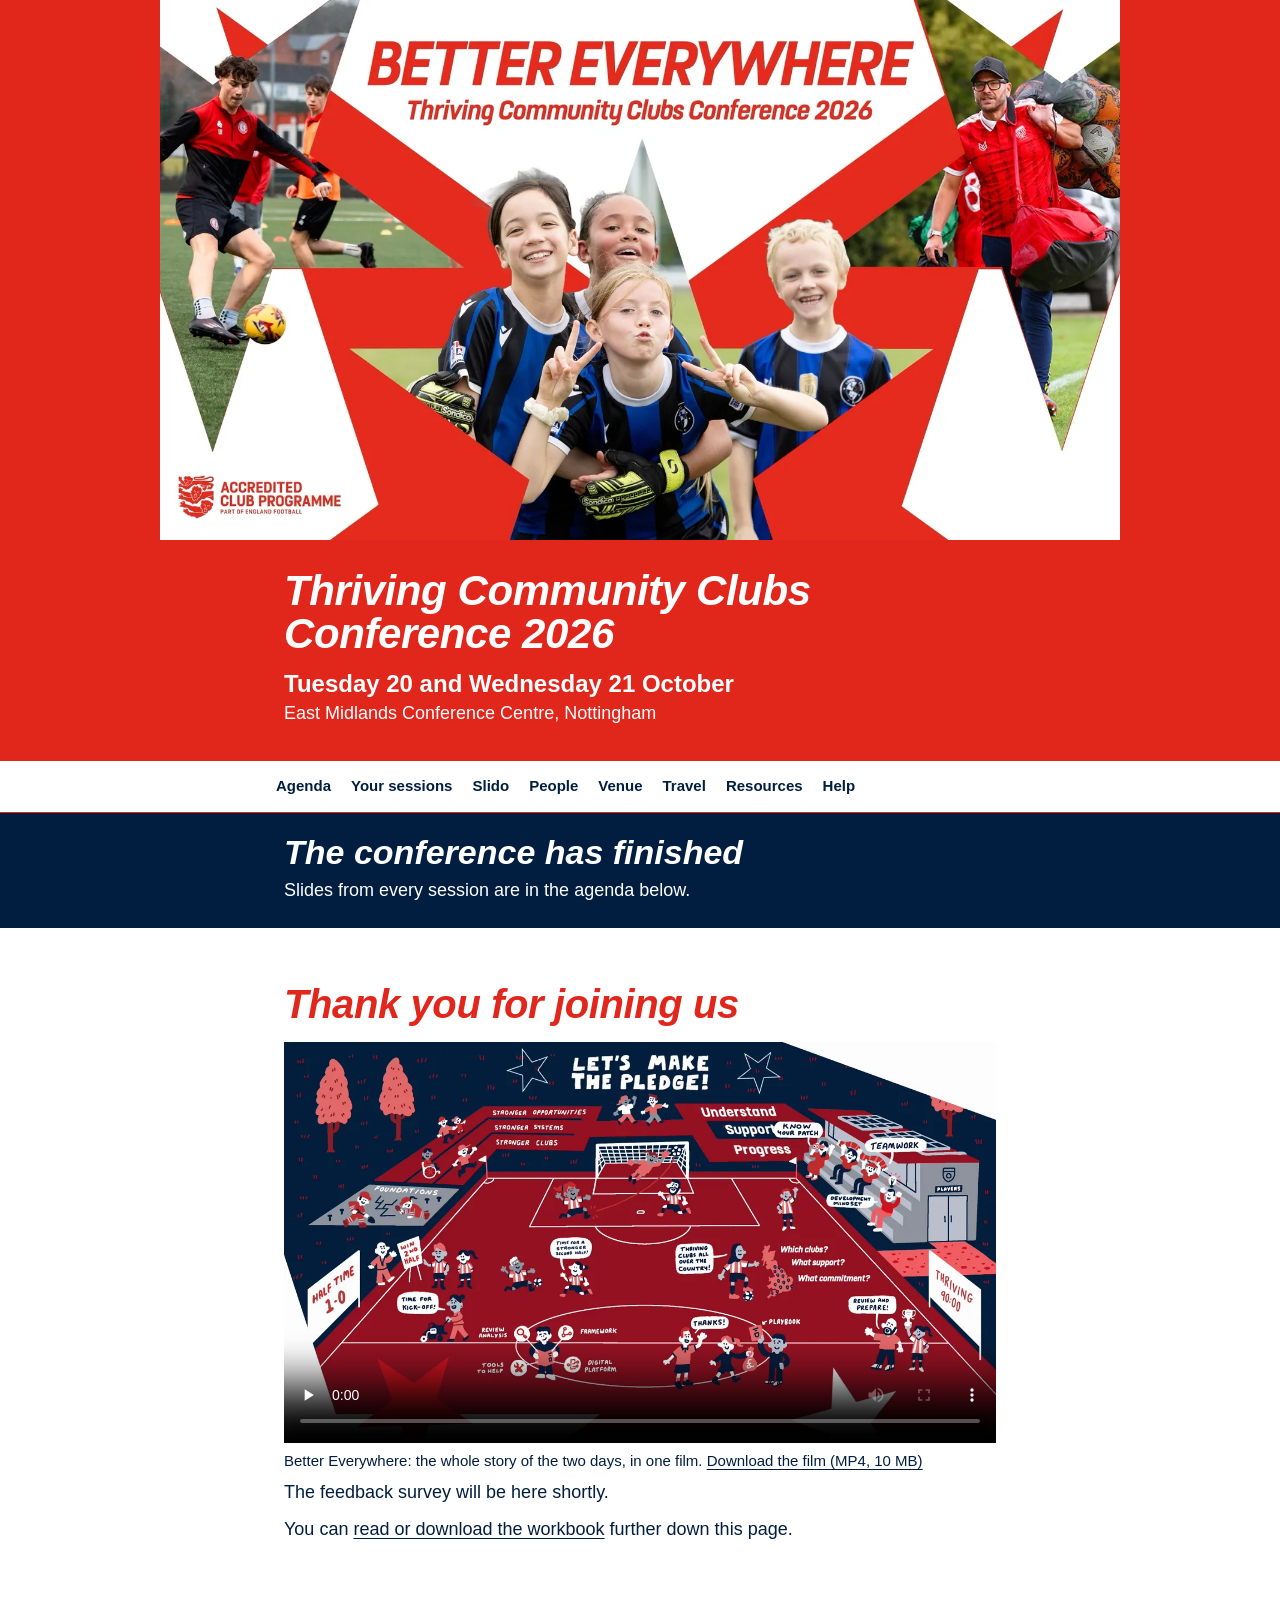
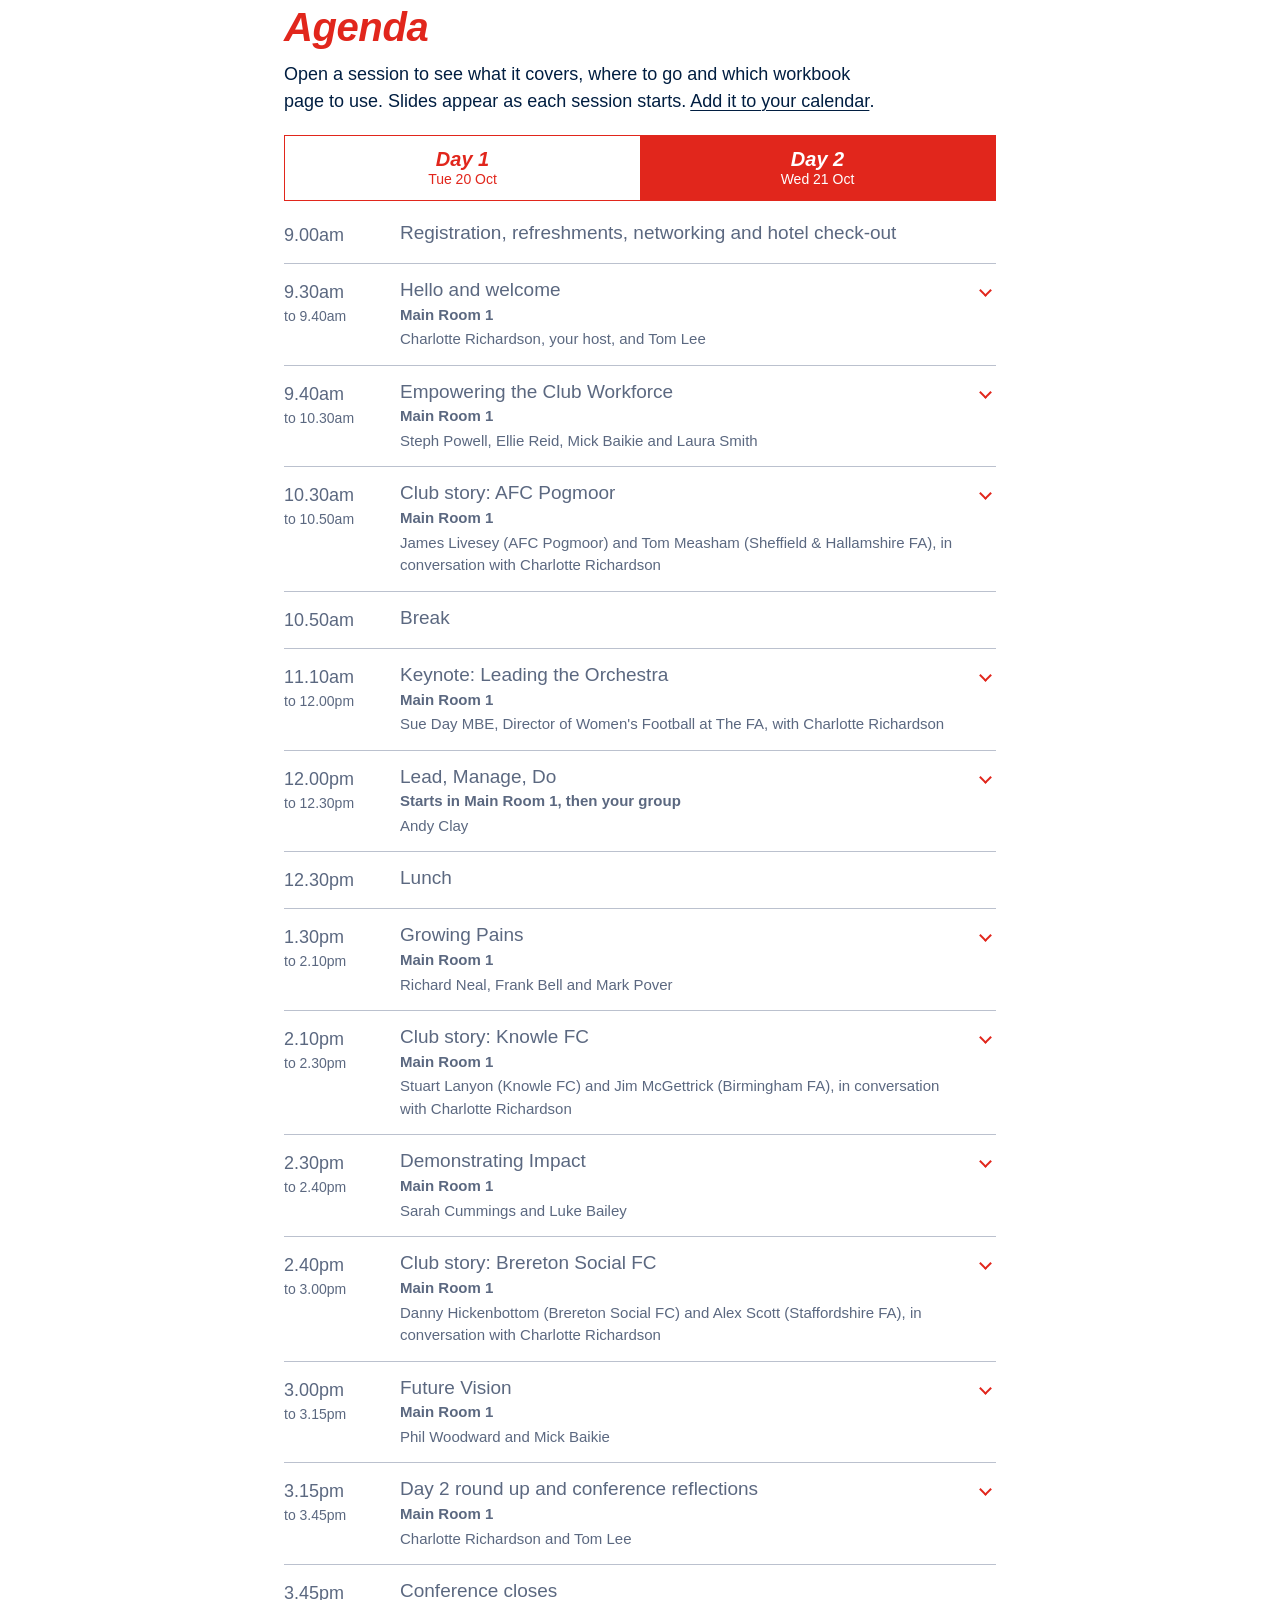
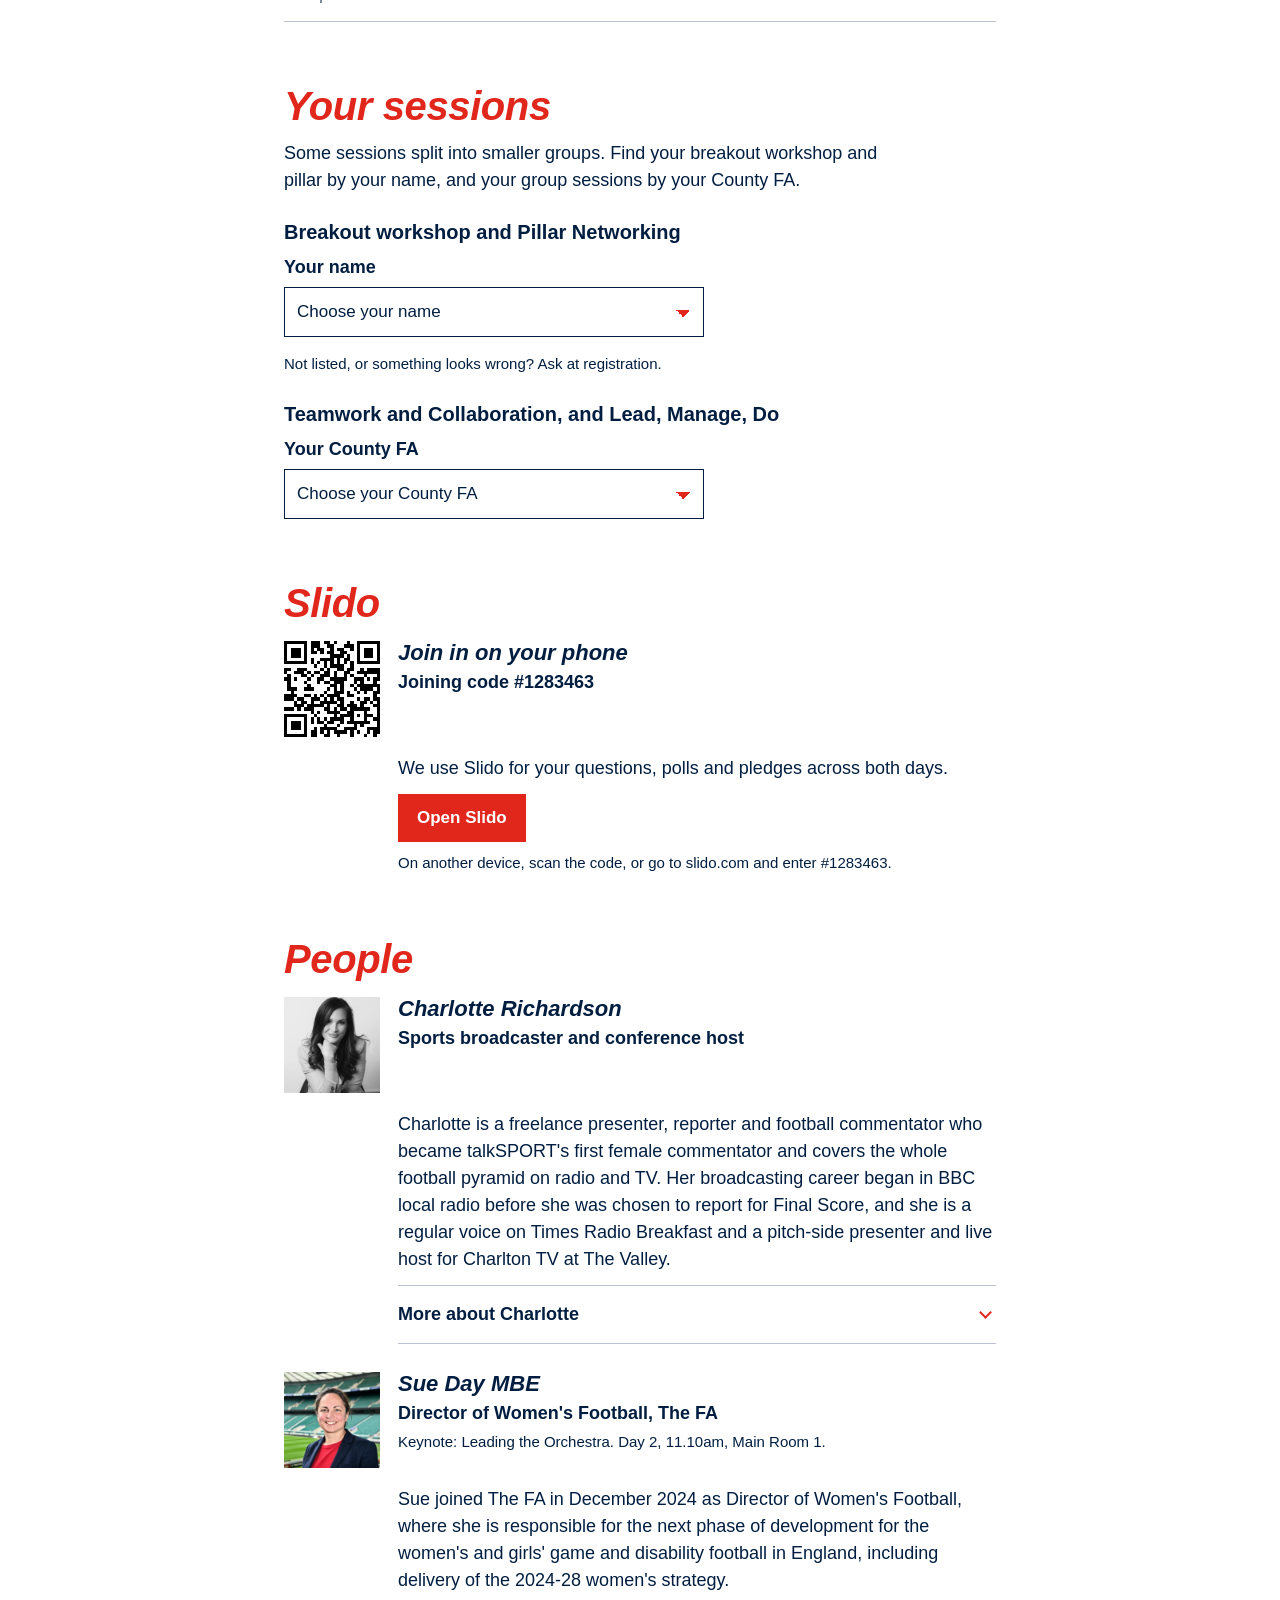
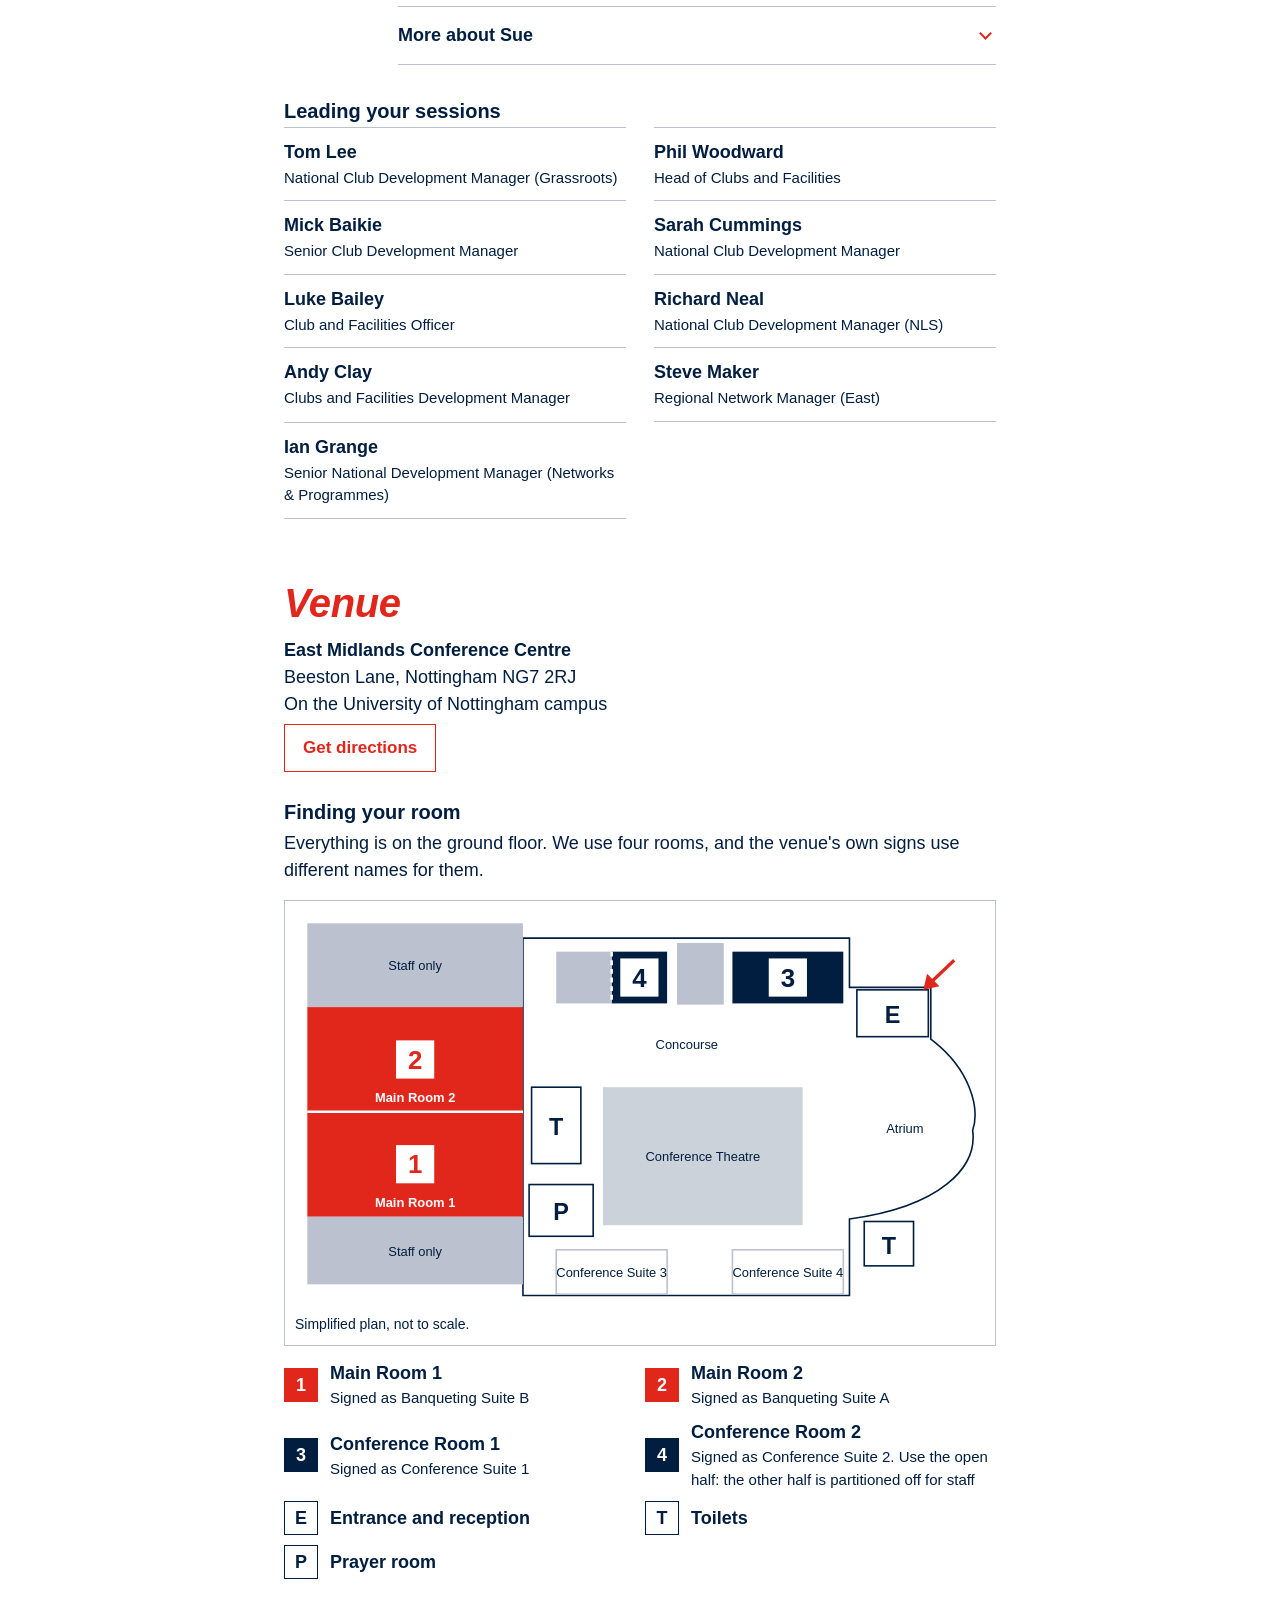
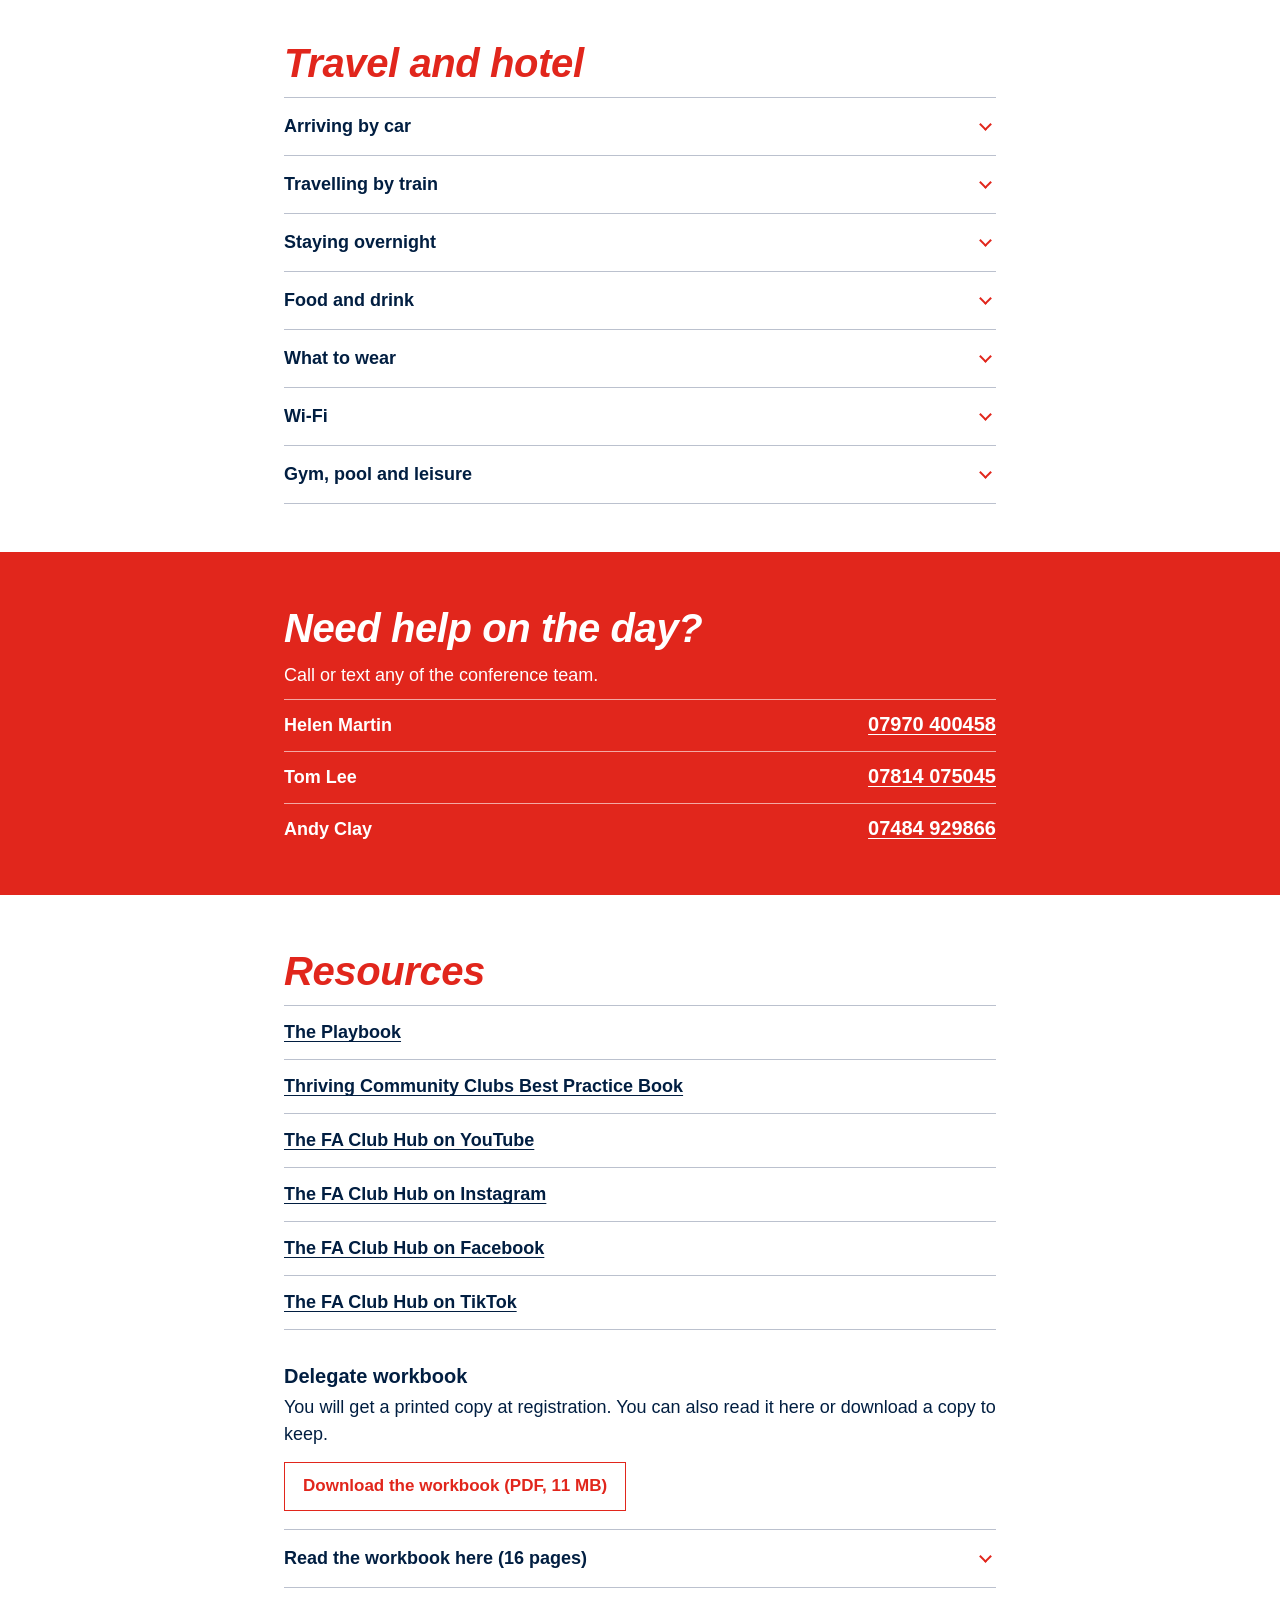
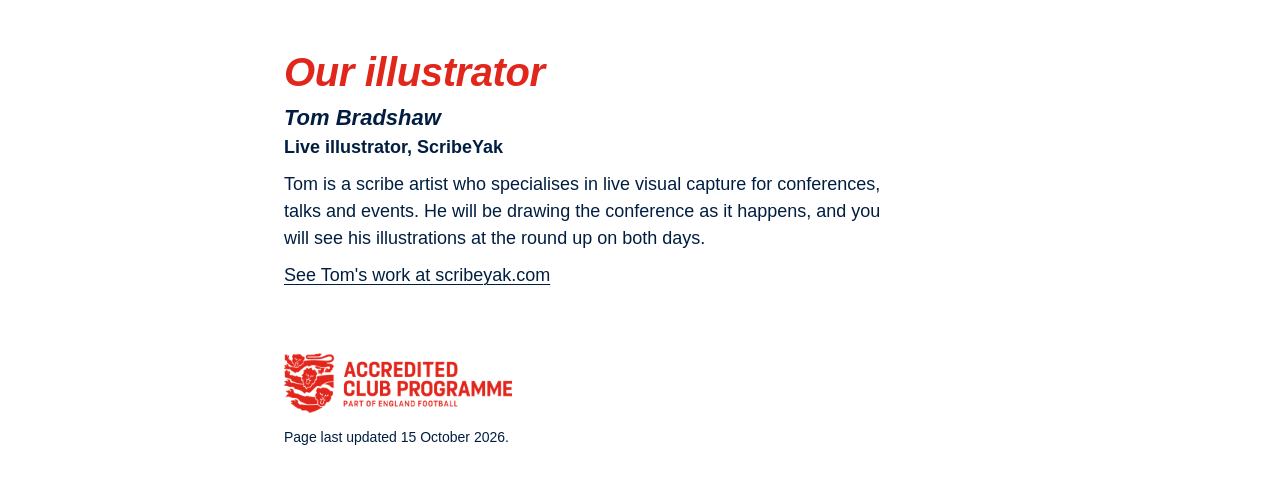
==== commit 51267ad3: "Final slides for remaining sessions, Knowle film, menu, closing film, new L&G guide, Best Practice B" ====
--- a/index.html
+++ b/index.html
@@ -7,7 +7,7 @@
 <title>Better Everywhere Conference 2026</title>
 <meta name="description" content="Agenda, venue, travel and resources for delegates at the Thriving Community Clubs Conference, 20 and 21 October 2026, Nottingham.">
 <meta name="theme-color" content="#e1261c">
-<link rel="stylesheet" href="assets/site.css?v=70196c90f7">
+<link rel="stylesheet" href="assets/site.css?v=41714afb20">
 </head>
 <body data-stage="before">
 <a class="skip" href="#main">Skip to content</a>
@@ -53,7 +53,7 @@
 <section class="block" id="after" hidden aria-labelledby="after-h">
   <div class="wrap">
     <h2 id="after-h">Thank you for joining us</h2>
-    <p>The feedback survey will be here shortly.</p><p>You can <a href="#workbook">read or download the workbook</a> further down this page.</p>
+    <figure class="film"><video controls playsinline preload="none" poster="img/animation-poster.webp" width="1920" height="1080"><source src="files/better-everywhere-animation.mp4" type="video/mp4"></video><figcaption>Better Everywhere: the whole story of the two days, in one film. <a href="files/better-everywhere-animation.mp4" download>Download the film (MP4, 10 MB)</a></figcaption></figure><p>The feedback survey will be here shortly.</p><p>You can <a href="#workbook">read or download the workbook</a> further down this page.</p>
   </div>
 </section>
 
@@ -114,7 +114,7 @@
       <button type="button" data-day="day1" aria-pressed="true">Day 1<span>Tue 20 Oct</span></button>
       <button type="button" data-day="day2" aria-pressed="false">Day 2<span>Wed 21 Oct</span></button>
     </div>
-    <section class="day" id="day1" data-date="2026-10-20" aria-labelledby="day1-h"><h3 class="day-title" id="day1-h">Day 1<span>Tuesday 20 October</span></h3><ol class="timeline"><li class="row pause" id="d1-registration" data-start="2026-10-20T09:30:00+01:00" data-end="2026-10-20T10:30:00+01:00"><div class="when"><time datetime="2026-10-20T09:30">9.30am</time></div><div class="what"><h3>Registration, refreshments and networking</h3></div></li><li class="row session" id="d1-welcome" data-start="2026-10-20T10:30:00+01:00" data-end="2026-10-20T10:40:00+01:00"><div class="when"><time datetime="2026-10-20T10:30">10.30am</time><span class="until">to 10.40am</span></div><div class="what"><details><summary><h3>Hello and welcome</h3><span class="where">Main Room 1</span><span class="who">Charlotte Richardson, your host, and Tom Lee</span></summary><div class="detail"><div class="slides" data-unlock="2026-10-20T10:30:00+01:00" data-label="Hello and welcome" data-slides='[{&quot;f&quot;: &quot;2c4e504da56f.webp&quot;, &quot;a&quot;: &quot;Day 1 agenda, from Hello and welcome at 10.30am to the evening reception at 7.00pm.&quot;}]'><p class="slides-locked">1 slide from this session will appear here when it starts at 10.30am.</p></div><p><a class="button button-outline" href="https://app.sli.do/event/b9EDPXgxX4wQAkY91z1iSJ" rel="noopener">Open Slido</a></p></div></details></div></li><li class="row session" id="d1-scene" data-start="2026-10-20T10:40:00+01:00" data-end="2026-10-20T11:00:00+01:00"><div class="when"><time datetime="2026-10-20T10:40">10.40am</time><span class="until">to 11.00am</span></div><div class="what"><details><summary><h3>Setting the scene</h3><span class="where">Main Room 1</span><span class="who">Phil Woodward and Mick Baikie</span></summary><div class="detail"><p>Where the programme stands today, the route to 1,000 Thriving Community Clubs, and the three things that will get us there: knowing your patch, teamwork and collaboration, and a development mindset.</p><div class="slides" data-unlock="2026-10-20T10:40:00+01:00" data-label="Setting the scene" data-slides='[{&quot;f&quot;: &quot;2570d5d805e8.webp&quot;, &quot;a&quot;: &quot;Setting the scene.&quot;}, {&quot;f&quot;: &quot;8bbf172222bc.webp&quot;, &quot;a&quot;: &quot;We&#x27;ve made a strong start: foundations, practice, impact.&quot;}, {&quot;f&quot;: &quot;7cfecbfe6046.webp&quot;, &quot;a&quot;: &quot;Proof it&#x27;s working: 95% positive difference, 93% stronger relationships, 76% more proactive, 88% long-term mindset, 98% intervention support.&quot;}, {&quot;f&quot;: &quot;d41edf396442.webp&quot;, &quot;a&quot;: &quot;The next 2 years: stronger clubs, system and opportunities.&quot;}, {&quot;f&quot;: &quot;9aab21919ff4.webp&quot;, &quot;a&quot;: &quot;The route to 1,000 is clear.&quot;}, {&quot;f&quot;: &quot;1a049b2b3766.webp&quot;, &quot;a&quot;: &quot;Success factors: know your patch gives insight, teamwork and collaboration gives capability, and a development mindset joins the two.&quot;}, {&quot;f&quot;: &quot;8223e093745d.webp&quot;, &quot;a&quot;: &quot;Understand the club.&quot;}, {&quot;f&quot;: &quot;1e13b75f912a.webp&quot;, &quot;a&quot;: &quot;Tailor the support: understand, support, progress.&quot;}, {&quot;f&quot;: &quot;4ee8c506fb05.webp&quot;, &quot;a&quot;: &quot;Progress that lasts: trusted relationships, continuous learning, generational impact.&quot;}, {&quot;f&quot;: &quot;c3df46daa5f5.webp&quot;, &quot;a&quot;: &quot;National ambition, local progress: which clubs, what commitment, what support?&quot;}]'><p class="slides-locked">10 slides from this session will appear here when it starts at 10.40am.</p></div><p><a class="button button-outline" href="https://app.sli.do/event/b9EDPXgxX4wQAkY91z1iSJ" rel="noopener">Open Slido</a></p></div></details></div></li><li class="row session" id="d1-breakout" data-start="2026-10-20T11:00:00+01:00" data-end="2026-10-20T12:00:00+01:00"><div class="when"><time datetime="2026-10-20T11:00">11.00am</time><span class="until">to 12.00pm</span></div><div class="what"><details><summary><h3>Breakout workshops</h3><span class="where">Main Room 1 or Main Room 2</span><span class="who">Go to the workshop you have been allocated</span></summary><div class="detail"><div class="option"><h4>A Digital Journey (Data and Digital)</h4><p class="where">Main Room 1, with Tom Lee, Sarah Cummings and Luke Bailey</p><p>Understand the different data and digital platforms, and build the skills, knowledge and capability to get the best out of them. Turn insight into impact: the right clubs, the right support, at the right time.</p><div class="slides" data-unlock="2026-10-20T11:00:00+01:00" data-label="A Digital Journey (Data and Digital)" data-slides='[{&quot;f&quot;: &quot;9a96df071fb8.webp&quot;, &quot;a&quot;: &quot;A Digital Journey, in Main Room 1 with Tom Lee, Sarah Cummings and Luke Bailey.&quot;}, {&quot;f&quot;: &quot;96d33beb2c0f.webp&quot;, &quot;a&quot;: &quot;A Digital Journey: Power BI answers which clubs, the Club Programme Platform answers what support, and The Playbook answers what next step.&quot;}, {&quot;f&quot;: &quot;38f5baf232ee.webp&quot;, &quot;a&quot;: &quot;The aim: turn insight into impact. Use the digital journey to make better decisions and provide the right clubs, the right support, at the right time.&quot;}, {&quot;f&quot;: &quot;2002c125fd76.webp&quot;, &quot;a&quot;: &quot;Slido question: what are your unanswered questions about the platforms in our Digital Journey?&quot;}, {&quot;f&quot;: &quot;c4964d2b03ae.webp&quot;, &quot;a&quot;: &quot;Which clubs? Build your Thriving Community Clubs pipeline: identify 5 clubs that are strategically important in your County FA, looking at strong pathways, the National League System and Women&#x27;s Football Pyramid, and facility investment.&quot;}, {&quot;f&quot;: &quot;66a4f2586c57.webp&quot;, &quot;a&quot;: &quot;Slido discussion: future insights from the Power BI dashboards, future functionality for the Club Programme Platform and The Playbook, and the resources and support to push directly to clubs.&quot;}]'><p class="slides-locked">6 slides from this session will appear here when it starts at 11.00am.</p></div></div><div class="option"><h4>National League System</h4><p class="where">Main Room 2, with Richard Neal and Andrew Lomas</p><p>Explore what is different about working with clubs with National League System provision, the other expectations these clubs are obliged to meet (such as licensing and stadium accreditation), and why they might be uniquely positioned to help grow football participation in your area.</p><div class="slides" data-unlock="2026-10-20T11:00:00+01:00" data-label="National League System" data-slides='[{&quot;f&quot;: &quot;c92b3eb8ad1b.webp&quot;, &quot;a&quot;: &quot;National League System workshop, in Main Room 2 with Richard Neal and Andrew Lomas.&quot;}]'><p class="slides-locked">1 slide from this session will appear here when it starts at 11.00am.</p></div></div><p class="workbook"><a href="#workbook-page-5">Workbook page 5</a></p><p><a class="button button-outline" href="https://app.sli.do/event/b9EDPXgxX4wQAkY91z1iSJ" rel="noopener">Open Slido</a></p></div></details></div></li><li class="row pause" id="d1-lunch" data-start="2026-10-20T12:00:00+01:00" data-end="2026-10-20T13:00:00+01:00"><div class="when"><time datetime="2026-10-20T12:00">12.00pm</time></div><div class="what"><h3>Lunch</h3></div></li><li class="row session" id="d1-teamwork" data-start="2026-10-20T13:00:00+01:00" data-end="2026-10-20T14:00:00+01:00"><div class="when"><time datetime="2026-10-20T13:00">1.00pm</time><span class="until">to 2.00pm</span></div><div class="what"><details><summary><h3>Teamwork and Collaboration</h3><span class="where">Starts in Main Room 1, then your group</span><span class="who">Steve Maker</span></summary><div class="detail"><p>See what great collaboration looks like through real examples from across the network. Tackle a real challenge, see what colleagues elsewhere are doing, and decide what you are taking back. Leave with one thing somebody else is doing that could make your job easier.</p><h4>Groups</h4><ul class="rooms"><li><strong>Main Room 1, Group 1</strong> with Steve Maker, Luke Bowles, Jo de Tute and Dominic Foley<span class="counties">Essex FA, West Riding FA, Lancashire FA, Birmingham FA, Surrey FA, Durham FA, Hampshire FA</span></li><li><strong>Main Room 1, Group 2</strong> with Andy Baker, Ashley Donovan and Toby Elgar<span class="counties">Berks &amp; Bucks FA, Kent FA, Cheshire FA, Sheffield &amp; Hallamshire FA, Leicestershire FA, Manchester FA, Liverpool FA, Devon FA</span></li><li><strong>Main Room 2, Group 3</strong> with Karl Lingham and Jemma Fairey<span class="counties">Derbyshire FA, Northamptonshire FA, Middlesex FA, Gloucestershire FA, Hertfordshire FA, Lincolnshire FA, London FA, Norfolk FA, Sussex FA</span></li><li><strong>Conference Room 1, Group 4</strong> with Chris Smith and Alex Scott<span class="counties">Oxfordshire FA, Staffordshire FA, Northumberland FA, Nottinghamshire FA, Somerset FA, Suffolk FA, Cambridgeshire FA</span></li><li><strong>Conference Room 2, Group 5</strong> with Katie Phillipson and Marc Di Carlo<span class="counties">Bedfordshire FA, Cumberland FA, Dorset FA, East Riding FA, North Riding FA, Wiltshire FA, Cornwall FA, Huntingdonshire FA, Herefordshire FA, Westmorland FA</span></li></ul><p class="hint"><a href="#yours">Find your County FA under Your sessions</a>.</p><details class="fold res"><summary>Band D (1)</summary><div class="fold-body"><figure class="res-item"><figcaption>Steal &amp; Adapt: good practice from your band</figcaption><span class="res-count">Band A</span><a href="resources/steal-and-adapt/page-1.webp" target="_blank" rel="noopener"><img src="resources/steal-and-adapt/page-1.webp" alt="Steal and Adapt, Band A. Examples of good practice around collaboration within County FA teams, FA Club Consultants and other County FA support staff from counties in Band A. What could you steal and adapt for your County?" width="1400" height="990" loading="lazy" decoding="async"></a><span class="res-count">Band B</span><a href="resources/steal-and-adapt/page-2.webp" target="_blank" rel="noopener"><img src="resources/steal-and-adapt/page-2.webp" alt="Steal and Adapt, Band B. Examples of good practice around collaboration from counties in Band B. What could you steal and adapt for your County?" width="1400" height="990" loading="lazy" decoding="async"></a><span class="res-count">Band C</span><a href="resources/steal-and-adapt/page-3.webp" target="_blank" rel="noopener"><img src="resources/steal-and-adapt/page-3.webp" alt="Steal and Adapt, Band C. Examples of good practice around collaboration from counties in Band C. What could you steal and adapt for your County?" width="1400" height="990" loading="lazy" decoding="async"></a><span class="res-count">Band D</span><a href="resources/steal-and-adapt/page-4.webp" target="_blank" rel="noopener"><img src="resources/steal-and-adapt/page-4.webp" alt="Steal and Adapt, Band D. Examples of good practice around collaboration from counties in Band D. What could you steal and adapt for your County?" width="1400" height="990" loading="lazy" decoding="async"></a><p class="hint">Tap a page to enlarge it. <a href="files/steal-and-adapt.pdf">Download the PDF (2 MB)</a></p></figure></div></details><p class="workbook"><a href="#workbook-page-6">Workbook page 6</a></p><div class="slides" data-unlock="2026-10-20T13:00:00+01:00" data-label="Teamwork and Collaboration" data-slides='[{&quot;f&quot;: &quot;a5b02901ece7.webp&quot;, &quot;a&quot;: &quot;Teamwork and Collaboration.&quot;}, {&quot;f&quot;: &quot;ce8aedc42f7b.webp&quot;, &quot;a&quot;: &quot;The activity: 1 Connect and Share, tackle a real challenge from the network. 2 Steal and Adapt, see what colleagues elsewhere are doing. 3 Act, decide what you&#x27;re taking back.&quot;}, {&quot;f&quot;: &quot;7705e34172b5.webp&quot;, &quot;a&quot;: &quot;You told us: workforce capacity, accessing the right expertise, Club Consultant relationships, stretched volunteers, working across teams.&quot;}, {&quot;f&quot;: &quot;c98c63b11477.webp&quot;, &quot;a&quot;: &quot;The aim: leave with one thing somebody else is doing that could make your job easier.&quot;}, {&quot;f&quot;: &quot;f1f01a8354ae.webp&quot;, &quot;a&quot;: &quot;Connect and Share: pick one card, flip it, tackle it.&quot;}, {&quot;f&quot;: &quot;8953b59010cc.webp&quot;, &quot;a&quot;: &quot;Steal and Adapt: find your station, get underneath why it worked, what could you steal?&quot;}, {&quot;f&quot;: &quot;288a95ac2d27.webp&quot;, &quot;a&quot;: &quot;Act: what&#x27;s the one thing you&#x27;re stealing? Who will you stay connected with? Capture it in your workbook.&quot;}, {&quot;f&quot;: &quot;75a15f82369e.webp&quot;, &quot;a&quot;: &quot;Thank you. Hopefully you&#x27;ve just stolen a great example.&quot;}]'><p class="slides-locked">8 slides from this session will appear here when it starts at 1.00pm.</p></div><p><a class="button button-outline" href="https://app.sli.do/event/b9EDPXgxX4wQAkY91z1iSJ" rel="noopener">Open Slido</a></p></div></details></div></li><li class="row session" id="d1-pillar" data-start="2026-10-20T14:00:00+01:00" data-end="2026-10-20T15:00:00+01:00"><div class="when"><time datetime="2026-10-20T14:00">2.00pm</time><span class="until">to 3.00pm</span></div><div class="what"><details><summary><h3>Pillar Networking</h3><span class="where">Starts in Main Room 1, then your pillar</span><span class="who">Sarah Cummings</span></summary><div class="detail"><p>Use your own Club Development Review data to get underneath the red and amber ratings on your pillar: the root causes, what is blocking progress, and the tactics and interventions that would fix both.</p><h4>Where each pillar meets</h4><ul class="pillars"><li class="pillar"><img src="assets/pillar-lg.png" alt="" width="44" height="50"><div><strong>Leadership &amp; Governance</strong><span>Conference Room 2</span><span class="with">With Richard Neal, Frank Bell, Mark Hilton and Tom Lee</span></div><details class="fold res"><summary>Page 2 of 2 (1)</summary><div class="fold-body"><figure class="res-item"><figcaption>Leadership &amp; Governance: help and support guide</figcaption><span class="res-count">Page 1 of 2</span><a href="resources/leadership-governance-support-guide/page-1.webp" target="_blank" rel="noopener"><img src="resources/leadership-governance-support-guide/page-1.webp" alt="Leadership &amp; Governance help and support guide, page 1. Everything currently available under this pillar, and where to find it. One, the Club Leadership Programme with UCFB. Two, Financial Controls from England Football. Three, legal and governance support from The FA and Muckle LLP, with FA Bitesize Guides and guidance on data protection and club structures. Four, video guides on The Club Hub on YouTube. The links are listed below the pages." width="1240" height="1752" loading="lazy" decoding="async"></a><span class="res-count">Page 2 of 2</span><a href="resources/leadership-governance-support-guide/page-2.webp" target="_blank" rel="noopener"><img src="resources/leadership-governance-support-guide/page-2.webp" alt="Leadership &amp; Governance help and support guide, page 2. Five, tools and guidance in the PlayBook: VAT assessment information, VAT guidance, a VAT flow chart and a VAT case study toolkit for clubs, the Club Structures Assistant and the Resource Sharing Agreement. Six, workshops for 2026 in the PlayBook: Financial Controls and VAT, and Club Legal Structures and Governance." width="1240" height="1752" loading="lazy" decoding="async"></a><p class="hint">Tap a page to enlarge it. <a href="files/leadership-governance-support-guide.pdf">Download the PDF (566 KB)</a></p><details class="fold res-links"><summary>Links from this guide (19)</summary><div class="fold-body"><p class="res-group">Club Leadership Programme, with UCFB</p><ul><li><a href="https://www.ucfb.ac.uk/your-degree/executive-education/fa-club-leadership-programme/" rel="noopener">View the Club Leadership Programme</a></li></ul><p class="res-group">Financial Controls, England Football</p><ul><li><a href="https://www.englandfootball.com/participate/leagues-and-clubs/Financial-Control" rel="noopener">Read the Financial Controls guidance</a></li></ul><p class="res-group">Legal and governance support, The FA and Muckle LLP</p><ul><li><a href="https://www.muckle-llp.com/what-we-do/sectors/sports/the-football-association/" rel="noopener">The FA and Muckle LLP hub</a></li><li><a href="https://www.muckle-llp.com/what-we-do/sectors/sports/the-football-association/fa-bitesize-guides/fa-bitesize-financial-controls/" rel="noopener">FA Bitesize Guide: Financial Controls</a></li><li><a href="https://www.muckle-llp.com/what-we-do/sectors/sports/the-football-association/fa-bitesize-guides/fa-bitesize-governance/" rel="noopener">FA Bitesize Guide: Governance Standards</a></li><li><a href="https://www.muckle-llp.com/what-we-do/sectors/sports/the-football-association/fa-bitesize-guides/fa-bitesize-incorporation-legal-structures/" rel="noopener">FA Bitesize Guide: Incorporation &amp; Legal Structures</a></li><li><a href="https://www.muckle-llp.com/what-we-do/sectors/sports/the-football-association/fa-bitesize-guides/fa-bitesize-leadership/" rel="noopener">FA Bitesize Guide: Leadership</a></li><li><a href="https://www.muckle-llp.com/what-we-do/sectors/sports/the-football-association/fa-bitesize-guides/fa-bitesize-risk-management/" rel="noopener">FA Bitesize Guide: Risk Management</a></li><li><a href="https://www.muckle-llp.com/what-we-do/sectors/sports/the-football-association/fa-bitesize-guides/fa-bitesize-special-tax-status-trading/" rel="noopener">FA Bitesize Guide: Special Tax Status &amp; Trading</a></li><li><a href="https://www.muckle-llp.com/what-we-do/sectors/sports/the-football-association/gdpr-factsheets/" rel="noopener">FA Data Protection Factsheets</a></li><li><a href="https://www.muckle-llp.com/what-we-do/sectors/sports/the-football-association/fa-template-documents/" rel="noopener">FA Data Protection Templates</a></li><li><a href="https://www.muckle-llp.com/files/pdf/19799_THE_FA_REMAKE-OF-THE-CLUB-STRUCTURES_L.pdf" rel="noopener">The FA&#x27;s Guide to Club Structures (PDF)</a></li></ul><p class="res-group">Video guides, The Club Hub on YouTube</p><ul><li><a href="https://youtube.com/playlist?list=PLlPyxLEijGBoCmdjykakE8KbtfOgV3Z_-" rel="noopener">Football Club Governance with Muckle LLP: the full playlist</a></li><li><a href="https://youtu.be/OFaBeM8kZic" rel="noopener">Managing data &amp; risk at your football club</a></li><li><a href="https://youtu.be/MpzkJFACpzg" rel="noopener">Which legal structure should your football club have?</a></li><li><a href="https://youtu.be/XZxDjCfL4pM" rel="noopener">How leadership can help shape a successful football club</a></li><li><a href="https://youtu.be/03nZvOi0XpM" rel="noopener">How to optimise your football club&#x27;s finances</a></li></ul><p class="res-group">Tools, guidance and workshops, in the PlayBook</p><ul><li><a href="https://theplaybook.thefa.com/dashboard" rel="noopener">Open the PlayBook (log in needed)</a></li><li><a href="https://club-structures.muckle-llp.com/" rel="noopener">Open the Club Structures Assistant</a><span class="res-note">Signpost only to eligible clubs you are directly supporting.</span></li></ul></div></details></figure></div></details></li><li class="pillar"><img src="assets/pillar-cv.png" alt="" width="44" height="50"><div><strong>Coaches</strong><span>Main Room 2</span><span class="with">With Rebecca Garlick and Lee Brown, with Andy Somers</span></div><details class="fold res"><summary>Page 3 of 3 (3)</summary><div class="fold-body"><figure class="res-item"><figcaption>County FA Coach Development Lead: role purpose</figcaption><a href="resources/coach-development-lead-role-purpose/page-1.webp" target="_blank" rel="noopener"><img src="resources/coach-development-lead-role-purpose/page-1.webp" alt="County FA Coach Development Lead role purpose. One, support sustainable clubs: support England Football Accredited Clubs to become more sustainable by embedding the Thriving Community Club framework, aligning support services and facilitating collaboration between stakeholders. Two, grow coaching and coach development: lead the growth and sustainability of high-quality coaching and coach development in England Football Accredited Clubs, working with Coaching Leads on people-centred programmes aligned with the FA Learning Coach Development Framework. Three, create meaningful learning opportunities: ensure all coaches have access to meaningful learning, mentoring and development that helps them create positive experiences for every player. Question: how could you collaborate to overcome some of the coach and volunteer challenges faced by your clubs?" width="1400" height="787" loading="lazy" decoding="async"></a><p class="hint">Tap the image to enlarge it. <a href="resources/coach-development-lead-role-purpose/page-1.webp" target="_blank" rel="noopener">Open full size</a></p></figure><figure class="res-item"><figcaption>Club Coaching Leads Development Programme: what, so what, now what?</figcaption><a href="resources/club-coaching-leads-development-programme/page-1.webp" target="_blank" rel="noopener"><img src="resources/club-coaching-leads-development-programme/page-1.webp" alt="Club Coaching Leads Development Programme. Purpose: support the coaching pillar of the Thriving Community Club framework; 4,000 trained club coaching leads deployed within 2 and 3 star England Accredited clubs; 25% of coaches attending local CPD. To date: pilot programmes, consultation, content build, consultation, content design, consultation, roll out. Build considerations: FA Learning principles, adult learning principles, FA coach developer framework, enquiry-based learning, prior mentor developer series. Delivered by County FA coach development leads; Band 1 counties can nominate a casual coach developer to support, and Band 2 to 5 counties can propose one based on capacity, approved at the discretion of the regional manager. Coming next: training and familiarisation, monitoring and evaluation, ongoing support and development, retaining FA Club Coaching Lead status, alignment with England Accredited Clubs renewal, reward and recognition, scope of delivery, and a blended approach." width="1086" height="1448" loading="lazy" decoding="async"></a><p class="hint">Tap the image to enlarge it. <a href="resources/club-coaching-leads-development-programme/page-1.webp" target="_blank" rel="noopener">Open full size</a></p></figure><figure class="res-item"><figcaption>Game plan for grassroots coaching</figcaption><span class="res-count">Page 1 of 3</span><a href="resources/game-plan-for-grassroots-coaching/page-1.webp" target="_blank" rel="noopener"><img src="resources/game-plan-for-grassroots-coaching/page-1.webp" alt="Game plan for grassroots coaching: developing coaches, inspiring players, strengthening communities. At the centre: developers, delivery and diversity. Around them: connect learning, engage people, recognise progress and build partnerships." width="1400" height="788" loading="lazy" decoding="async"></a><span class="res-count">Page 2 of 3</span><a href="resources/game-plan-for-grassroots-coaching/page-2.webp" target="_blank" rel="noopener"><img src="resources/game-plan-for-grassroots-coaching/page-2.webp" alt="Developer workforce pyramid: 17 in the full-time coach development team, 40 County FA Coach Development Leads, 200 in the casual coach development workforce, and 4,000 Club Coaching Leads in Thriving Community Clubs." width="1400" height="788" loading="lazy" decoding="async"></a><span class="res-count">Page 3 of 3</span><a href="resources/game-plan-for-grassroots-coaching/page-3.webp" target="_blank" rel="noopener"><img src="resources/game-plan-for-grassroots-coaching/page-3.webp" alt="The learning offer. Live, strategic priorities with same month delivery: Know Your Format in September, Coaching fundamentals in November, Volume and variety in May. Super Library, equality, diversity and inclusion priorities with anytime delivery: Football without limits and Coaching Female Players. Library, always on: Getting Started, Enjoy and Participate, Lead and Manage Teams, and Helping Individuals." width="1400" height="788" loading="lazy" decoding="async"></a><p class="hint">Tap a page to enlarge it. <a href="files/game-plan-for-grassroots-coaching.pdf">Download the PDF (1 MB)</a></p></figure></div></details></li><li class="pillar"><img src="assets/pillar-cv.png" alt="" width="44" height="50"><div><strong>Volunteers</strong><span>Main Room 2</span><span class="with">With Steph Powell, Ellie Reid, Mick Baikie and Laura Smith</span></div><details class="fold res"><summary>Celebrate (2)</summary><div class="fold-body"><figure class="res-item"><figcaption>Volunteers: help and support guide</figcaption><span class="res-count">Page 1 of 2</span><a href="resources/volunteers-support-guide/page-1.webp" target="_blank" rel="noopener"><img src="resources/volunteers-support-guide/page-1.webp" alt="Volunteers help and support guide, page 1. Everything currently available to help clubs and leagues recruit, develop, keep and celebrate their volunteers. One, learning and development from England Football Learning: The FA Club Maker, Run Football Club Edition, Run Football League Edition, EE Playmaker, the Personal Development Compass and England Football Learning. Two, Growing Volunteers from England Football, with resources to download: Volunteer Planning Toolkit, Volunteer Welcome Pack, Volunteer Roles and Tasks guide, Football Volunteer Agreement, volunteer profile videos and editable role profiles. The links are listed below the pages." width="1241" height="1754" loading="lazy" decoding="async"></a><span class="res-count">Page 2 of 2</span><a href="resources/volunteers-support-guide/page-2.webp" target="_blank" rel="noopener"><img src="resources/volunteers-support-guide/page-2.webp" alt="Volunteers help and support guide, page 2. Three, celebrating volunteers with The England Football Family: membership, the Grassroots Football Awards, thank-you films and finding volunteering opportunities. Four, volunteer planning in the PlayBook: the Volunteer Planning Toolkit for clubs and leagues, the Volunteer Planning Workshop for workshop delivery, and the Volunteer Planning Checklist for County FAs." width="1241" height="1754" loading="lazy" decoding="async"></a><p class="hint">Tap a page to enlarge it. <a href="files/volunteers-support-guide.pdf">Download the PDF (239 KB)</a></p><details class="fold res-links"><summary>Links from this guide (14)</summary><div class="fold-body"><p class="res-group">Learning and development, England Football Learning</p><ul><li><a href="https://www.englandfootball.com/participate/volunteer/Learning-and-Development-for-Volunteers" rel="noopener">See all volunteer courses</a></li><li><a href="https://learn.englandfootball.com/mylearning?courseUrl=https://mylearning.englandfootball.com/learn/courses/232/club-maker" rel="noopener">The FA Club Maker</a></li><li><a href="https://learn.englandfootball.com/mylearning?courseUrl=https://mylearning.englandfootball.com/learn/courses/233/run-football-club-edition/" rel="noopener">Run Football: Club Edition</a></li><li><a href="https://mylearning.englandfootball.com/learn/courses/390/run-football-league-edition/lessons" rel="noopener">Run Football: League Edition</a></li><li><a href="https://learn.englandfootball.com/courses/football/ee-playmaker" rel="noopener">EE Playmaker</a></li><li><a href="https://mylearning.englandfootball.com/learn/courses/388/personal-development-compass-building-personal-capability/lessons" rel="noopener">Personal Development Compass</a></li><li><a href="https://community.thefa.com/youth-leadership-volunteering/b/latest-news/posts/england-football-personal-development-compass-workbooks" rel="noopener">Personal Development Compass workbooks</a></li><li><a href="https://learn.englandfootball.com/" rel="noopener">England Football Learning</a></li></ul><p class="res-group">Growing volunteers, England Football</p><ul><li><a href="https://www.englandfootball.com/participate/volunteer/Growing-Volunteers" rel="noopener">Go to Growing Volunteers</a></li><li><a href="https://find.englandfootball.com/onboarding/volunteer" rel="noopener">Find volunteering opportunities on Find Football</a></li></ul><p class="res-group">Celebrating volunteers, The England Football Family</p><ul><li><a href="https://www.englandfootball.com/participate/volunteer/Celebrating-Volunteers" rel="noopener">Go to Celebrating Volunteers and the Volunteer Video Hub</a></li><li><a href="https://www.englandfootball.com/participate/volunteer/Volunteer-Membership-Registration" rel="noopener">Join the England Football Family</a></li><li><a href="https://www.englandfootball.com/participate/Grassroots-Football-Awards" rel="noopener">Grassroots Football Awards</a></li></ul><p class="res-group">Volunteer planning, in the PlayBook</p><ul><li><a href="https://theplaybook.thefa.com/dashboard" rel="noopener">Open the PlayBook (log in needed)</a></li></ul></div></details></figure><figure class="res-item"><figcaption>FA Volunteer Development Framework</figcaption><span class="res-count">Overview</span><a href="resources/volunteer-development-framework/page-1.webp" target="_blank" rel="noopener"><img src="resources/volunteer-development-framework/page-1.webp" alt="FA Volunteer Development Framework, overview. The FA Volunteering Development Team and the FA Club Development Team support volunteers across four areas. Grow: Volunteer Planning Toolkit and Workshops, National Strategic Partnerships, Local Strategic Partnerships, National Recruitment Campaigns. Diversify: Youth Voice and Leadership Ecosystem, FA funded casual workforce of EDI, Equal Game and Disability Football ambassadors, FA funded volunteer coordinators for female and disability growth, FA Volunteer Conferences. Learning and development, from unaware to interested, involved and invested: Your Game, BBC Bitesize Follow Your Passion, Club Maker, FA Leadership Academy, Rising Leaders, Emerging Club Leaders, Run Football Club and League Editions, Personal Development Compass, Equal Game, Journey to Inclusion, TCC Pillar Workshops, Operational and Strategic Leaders. Celebrate: The England Football Family, the Grassroots Football Awards, the Volunteer Thank You Campaign, in-club celebration resources. Links to the FA Volunteering Hub, the Volunteer Development Dashboard and the Find Volunteering tool. The links are listed below the pages." width="1400" height="991" loading="lazy" decoding="async"></a><details class="fold res-more"><summary>Show the other 5 pages</summary><div class="fold-body"><span class="res-count">Grow</span><a href="resources/volunteer-development-framework/page-2.webp" target="_blank" rel="noopener"><img src="resources/volunteer-development-framework/page-2.webp" alt="Grow. Volunteer Planning Toolkit and Workshops: guidance, templates and role profiles for clubs and leagues, online and in County FA workshops. National Strategic Partnerships such as Access Sport, Women in Football and the Duke of Edinburgh Award. Local Strategic Partnerships such as the Council for Voluntary Service, faith groups and disability charities. National Recruitment Campaigns such as Made For This Game and the Disability Volunteering Marketing Campaign." width="1241" height="1754" loading="lazy" decoding="async"></a><span class="res-count">Diversify</span><a href="resources/volunteer-development-framework/page-3.webp" target="_blank" rel="noopener"><img src="resources/volunteer-development-framework/page-3.webp" alt="Diversify. Youth Voice and Leadership Ecosystem for young volunteers aged 16 to 24: FA National Youth Council, FA Leadership Academy, FA Youth Leadership Network, FA Rising Leaders and County FA Youth Councils. FA funded casual workforce: EDI Community of Practice, Equal Game and Disability Football ambassadors. 13 part-time FA funded volunteer coordinators to grow female and disabled volunteers. FA Volunteer Conferences for prospective volunteers." width="1241" height="1754" loading="lazy" decoding="async"></a><span class="res-count">Learning and development</span><a href="resources/volunteer-development-framework/page-4.webp" target="_blank" rel="noopener"><img src="resources/volunteer-development-framework/page-4.webp" alt="Learning and development. Your Game (ages 14 to 24), Club Maker (ages 18 to 25), FA Leadership Academy (ages 16 to 24), Rising Leaders (ethnically diverse young women aged 16 to 19), the Personal Development Compass (ages 14 to 24) and Run Football: Club Edition for new club committee volunteers, each with its audience and how it is delivered." width="1241" height="1754" loading="lazy" decoding="async"></a><span class="res-count">Learning and development, continued</span><a href="resources/volunteer-development-framework/page-5.webp" target="_blank" rel="noopener"><img src="resources/volunteer-development-framework/page-5.webp" alt="Learning and development, continued. Run Football: League Edition, Equal Game workshops, Journey to Inclusion workshops, TCC Pillar Workshops, Emerging Club Leaders, Operational Club Leaders and Strategic Club Leaders through UCFB. Training for County FAs in volunteer development interventions is on The Training Ground." width="1241" height="1754" loading="lazy" decoding="async"></a><span class="res-count">Celebrate</span><a href="resources/volunteer-development-framework/page-6.webp" target="_blank" rel="noopener"><img src="resources/volunteer-development-framework/page-6.webp" alt="Celebrate. The England Football Family membership and rewards for any volunteer, the Grassroots Football Awards with nominations in March and April, and the Volunteer Thank You Campaign from September to December." width="1241" height="1754" loading="lazy" decoding="async"></a></div></details><p class="hint">Tap a page to enlarge it. <a href="files/volunteer-development-framework.pdf">Download the PDF (2 MB)</a></p><details class="fold res-links"><summary>Links from this guide (25)</summary><div class="fold-body"><p class="res-group">Across the framework</p><ul><li><a href="https://www.englandfootball.com/participate/volunteer/growing-volunteers" rel="noopener">FA Volunteering Hub</a></li><li><a href="https://app.smartsheet.com/dashboards/HqPgqhXR7Vg2vMp6Qc9mGgfqHFj3h5c6GpMFrMP1" rel="noopener">Volunteer Development Dashboard</a><span class="res-note">Opens in Smartsheet</span></li><li><a href="https://find.englandfootball.com/onboarding/volunteer" rel="noopener">Find Volunteering tool</a></li></ul><p class="res-group">Grow</p><ul><li><a href="https://www.englandfootball.com/participate/volunteer/growing-volunteers" rel="noopener">Volunteer Planning Toolkit and Workshops</a></li><li><a href="https://www.accesssport.org.uk/news/access-sport-and-the-fa-launch-new-disability-volunteering-pathway-in-grassroots-football" rel="noopener">National Strategic Partnerships: Access Sport disability volunteering pathway</a></li><li><a href="https://englishfa.sharepoint.com/:w:/s/AValuedNetwork/IQDOoc7I9ghmQqOVqnWVrCU3AeAg5J-RsVJXIWXlAbA8wEQ?e=qaZkay" rel="noopener">Local Strategic Partnerships</a><span class="res-note">Opens in FA SharePoint; sign-in needed</span></li><li><a href="https://englishfa.sharepoint.com/:f:/r/sites/AValuedNetwork/Shared%20Documents/1.%20Volunteers?d=w06a7bb7e752943c08468aa9f5a7fc806&amp;csf=1&amp;web=1&amp;e=FRsVPs" rel="noopener">National Recruitment Campaigns</a><span class="res-note">Opens in FA SharePoint; sign-in needed</span></li></ul><p class="res-group">Diversify</p><ul><li><a href="https://www.englandfootball.com/participate/volunteer/Young-Volunteers" rel="noopener">Youth Voice and Leadership Ecosystem</a></li><li><a href="https://www.englandfootball.com/participate/leagues-and-clubs/female-football-at-your-club?tab=EQUALGAME" rel="noopener">Equal Game</a></li><li><a href="https://www.englandfootball.com/play/Disability-Football/Training" rel="noopener">Disability Football training</a></li><li><a href="https://www.englandfootball.com/participate/volunteer/Volunteer-Conferences" rel="noopener">FA Volunteer Conferences</a></li></ul><p class="res-group">Learning and development</p><ul><li><a href="https://englishfa.sharepoint.com/:f:/s/AValuedNetwork/IgCqXPwyos1LT61cy2IoPZhGAWBRO8kBSBUIfXruZFCvoR0?e=LFS4uy" rel="noopener">Your Game</a><span class="res-note">Opens in FA SharePoint; sign-in needed</span></li><li><a href="https://www.bbc.co.uk/bitesize/groups/c1e1leepl00t" rel="noopener">BBC Bitesize: Follow Your Passion</a></li><li><a href="https://www.englandfootball.com/participate/volunteer/learning-and-development-for-volunteers" rel="noopener">Club Maker, Run Football and the Personal Development Compass</a></li><li><a href="https://www.englandfootball.com/participate/volunteer/young-volunteers" rel="noopener">FA Leadership Academy</a></li><li><a href="https://www.englandfootball.com/participate/women-and-girls/rising-leaders" rel="noopener">Rising Leaders</a></li><li><a href="https://www.ucfb.ac.uk/your-degree/executive-education/?courseType=executive&amp;search=#degree-results" rel="noopener">Emerging Club Leaders (UCFB)</a></li><li><a href="https://www.englandfootball.com/disability-training-for-clubs" rel="noopener">Journey to Inclusion</a></li><li><a href="https://theplaybook.thefa.com/" rel="noopener">TCC Pillar Workshops, in the PlayBook</a><span class="res-note">Log in needed</span></li><li><a href="https://www.ucfb.ac.uk/your-degree/executive-education/fa-club-leadership-programme-operational-leaders/" rel="noopener">Operational Club Leaders (UCFB)</a></li><li><a href="https://www.ucfb.ac.uk/your-degree/executive-education/fa-club-leadership-programme/" rel="noopener">Strategic Club Leaders (UCFB)</a></li><li><a href="https://thetrainingground.curatr3.com/login" rel="noopener">The Training Ground, for County FA staff</a><span class="res-note">Log in needed</span></li></ul><p class="res-group">Celebrate</p><ul><li><a href="https://www.englandfootball.com/participate/volunteer/Celebrating-Volunteers" rel="noopener">The England Football Family and the Volunteer Thank You Campaign</a></li><li><a href="https://www.englandfootball.com/participate/Grassroots-Football-Awards" rel="noopener">The Grassroots Football Awards</a></li><li><a href="https://englishfa.sharepoint.com/:b:/r/sites/AValuedNetwork/Shared%20Documents/1.%20Volunteers/CFA%20Support/Volunteer%20Celebration%20Tactics.pdf?d=w8c1623a82684470ab408b865c743397d&amp;csf=1&amp;web=1&amp;e=8kddZP" rel="noopener">In-club celebration resources</a><span class="res-note">Opens in FA SharePoint; sign-in needed</span></li></ul></div></details></figure></div></details></li><li class="pillar"><img src="assets/pillar-facilities.png" alt="" width="44" height="50"><div><strong>Facilities</strong><span>Conference Room 1</span><span class="with">With Ian Grange, Liam Devlin, Mark Pover, Simon Wood and Anna Quick</span></div><details class="fold res"><summary>Page 24 of 24 (2)</summary><div class="fold-body"><figure class="res-item"><figcaption>Facilities: help and support guide</figcaption><span class="res-count">Page 1 of 2</span><a href="resources/facilities-support-guide/page-1.webp" target="_blank" rel="noopener"><img src="resources/facilities-support-guide/page-1.webp" alt="Facilities help and support guide, page 1. Everything currently available to help clubs improve, fund, run and look after their pitches and facilities. One, facilities guidance from England Football: pavilion and changing room guidance, pitch and goalpost safety, grass pitch use during drought, and hosting an InPost locker. Two, funding for facilities from the Football Foundation, covering pitches, buildings and site, equipment and safety, and programmes, with a note of what is not funded. The links are listed below the pages." width="1241" height="1754" loading="lazy" decoding="async"></a><span class="res-count">Page 2 of 2</span><a href="resources/facilities-support-guide/page-2.webp" target="_blank" rel="noopener"><img src="resources/facilities-support-guide/page-2.webp" alt="Facilities help and support guide, page 2. Three, the Community Engagement Toolkit from the Football Foundation and its five stages of engagement. Four, The Greener Game with E.ON Next. Five, saving energy. Six, workshops and guides in the PlayBook: the 3G Pitch Activation Workshop, the Facilities Grass Pitches Workshop, the Home Advantage Programme guide and the Facilities and Investment Technical Expertise reference guide." width="1241" height="1754" loading="lazy" decoding="async"></a><p class="hint">Tap a page to enlarge it. <a href="files/facilities-support-guide.pdf">Download the PDF (248 KB)</a></p><details class="fold res-links"><summary>Links from this guide (33)</summary><div class="fold-body"><p class="res-group">Facilities guidance, England Football</p><ul><li><a href="https://www.englandfootball.com/participate/leagues-and-clubs/Facilities-Guidance" rel="noopener">Go to Facilities Guidance</a></li><li><a href="https://cdn.englandfootball.com/-/media/EnglandFootball/Files/run/leagues-and-clubs/PAVILION-AND-CHANGING-ROOM-GUIDANCE.pdf?rev=b4684735da3749419418d492815cc66f" rel="noopener">Pavilion and Changing Room Guidance (PDF)</a></li><li><a href="https://cdn.englandfootball.com/-/media/EnglandFootball/Files/run/leagues-and-clubs/FA-Guide-to-pitch-and-goalpost-safety.pdf?rev=47beadcc779549a4a54604f49cb4c345" rel="noopener">Pitch and Goalpost Safety (PDF)</a></li><li><a href="https://cdn.englandfootball.com/-/media/EnglandFootball/Files/run/leagues-and-clubs/Grass-Pitch-Usage-During-Drought---Guidance-for-Clubs-Leagues-and-Match-Officials.pdf?rev=b399d4fa79734f51af52ace0298d0572" rel="noopener">Grass Pitch Use During Drought (PDF)</a></li><li><a href="https://www.englandfootball.com/participate/leagues-and-clubs/InPost" rel="noopener">Host an InPost locker</a></li></ul><p class="res-group">Funding for facilities, Football Foundation</p><ul><li><a href="https://footballfoundation.org.uk/looking-for-funding" rel="noopener">See all funding</a></li><li><a href="https://footballfoundation.org.uk/grant/3g-pitch" rel="noopener">3G Pitches</a></li><li><a href="https://footballfoundation.org.uk/get-your-pitch-match-fit" rel="noopener">Grass Pitch improvement</a></li><li><a href="https://footballfoundation.org.uk/grant/new-grass-pitch" rel="noopener">Creation of new grass pitches</a></li><li><a href="https://footballfoundation.org.uk/grant/grass-pitch-drainage" rel="noopener">Grass Pitch Drainage</a></li><li><a href="https://footballfoundation.org.uk/grant/playing-surface-improvement" rel="noopener">Small-sided facility improvements</a></li><li><a href="https://footballfoundation.org.uk/grant/changing-pavilions-and-clubhouses" rel="noopener">Changing Pavilions &amp; Clubhouses</a></li><li><a href="https://footballfoundation.org.uk/grant/Catering-Unit" rel="noopener">Catering Units</a></li><li><a href="https://footballfoundation.org.uk/grant/storage-containers" rel="noopener">Storage Containers</a></li><li><a href="https://footballfoundation.org.uk/grant/fencing" rel="noopener">Fencing</a></li><li><a href="https://footballfoundation.org.uk/grant/goalposts" rel="noopener">Goalposts</a></li><li><a href="https://footballfoundation.org.uk/grant/3g-maintenance" rel="noopener">3G Pitch Maintenance Machinery &amp; Equipment</a></li><li><a href="https://footballfoundation.org.uk/grant/grass-pitch-maintenance-machinery-and-equipment" rel="noopener">Grass Pitch Maintenance Machinery &amp; Equipment</a></li><li><a href="https://footballfoundation.org.uk/grant/premier-league-defibrillator-fund" rel="noopener">Premier League Defibrillator Fund</a></li><li><a href="https://footballfoundation.org.uk/playzones-programme" rel="noopener">PlayZones</a></li><li><a href="https://footballfoundation.org.uk/hubs-programme" rel="noopener">Hubs</a></li><li><a href="https://footballfoundation.org.uk/active-through-football" rel="noopener">Active Through Football</a></li><li><a href="https://footballfoundation.org.uk/lionesses-here-to-play" rel="noopener">Lionesses HERe to Play Fund</a></li><li><a href="https://premierleaguestadiumfund.co.uk/" rel="noopener">Premier League Stadium Fund</a></li></ul><p class="res-group">Community Engagement Toolkit, Football Foundation</p><ul><li><a href="https://footballfoundation.org.uk/Community-Engagement-Toolkit" rel="noopener">Open the toolkit</a></li><li><a href="https://footballfoundation.org.uk/cet-home-page/facility-types" rel="noopener">Guidance by facility type</a></li><li><a href="https://footballfoundation.org.uk/cet-home-page/under-represented-audiences" rel="noopener">Guidance by priority group</a></li></ul><p class="res-group">The Greener Game, with E.ON Next</p><ul><li><a href="https://www.englandfootball.com/participate/leagues-and-clubs/Greener-Game" rel="noopener">About the Greener Game</a></li><li><a href="https://app.smartsheet.com/b/form/072c1176827c4c209d776ad83d66383e" rel="noopener">Join the programme</a></li><li><a href="https://app.smartsheet.com/b/form/d16b72b54a1a4e9384e097523fa42f2d" rel="noopener">Request the free energy support pack</a></li><li><a href="mailto:greenergame@thefa.com?subject=Greener%20Game" rel="noopener">Email greenergame@thefa.com</a></li></ul><p class="res-group">Saving energy, Football Foundation</p><ul><li><a href="https://footballfoundation.org.uk/energy-saving-hints-tips" rel="noopener">Read all the energy-saving tips</a></li></ul><p class="res-group">Workshops and guides, in the PlayBook</p><ul><li><a href="https://theplaybook.thefa.com/dashboard" rel="noopener">Open the PlayBook (log in needed)</a></li></ul></div></details></figure><figure class="res-item"><figcaption>Howdens Game Changer Programme: application guidance for clubs</figcaption><span class="res-count">Page 1 of 24</span><a href="resources/howdens-game-changer-application-guidance/page-1.webp" target="_blank" rel="noopener"><img src="resources/howdens-game-changer-application-guidance/page-1.webp" alt="Front cover: Howdens Game Changer Programme, application guidance for clubs." width="1241" height="1241" loading="lazy" decoding="async"></a><details class="fold res-more"><summary>Show the other 22 pages</summary><div class="fold-body"><span class="res-count">Pages 2 and 3 of 24</span><a href="resources/howdens-game-changer-application-guidance/page-2.webp" target="_blank" rel="noopener"><img src="resources/howdens-game-changer-application-guidance/page-2.webp" alt="Transforming kitchens for clubs and communities." width="1400" height="700" loading="lazy" decoding="async"></a><span class="res-count">Page 4 of 24</span><a href="resources/howdens-game-changer-application-guidance/page-3.webp" target="_blank" rel="noopener"><img src="resources/howdens-game-changer-application-guidance/page-3.webp" alt="Photograph of a newly fitted club kitchen." width="1240" height="1241" loading="lazy" decoding="async"></a><span class="res-count">Page 5 of 24</span><a href="resources/howdens-game-changer-application-guidance/page-4.webp" target="_blank" rel="noopener"><img src="resources/howdens-game-changer-application-guidance/page-4.webp" alt="Welcome. Howdens and The FA have extended their partnership for another year to offer more grassroots clubs the opportunity to apply for a Howdens kitchen. Applications for the 2026 programme open on 1 September 2026 and close on 31 October 2026. From James Kendall, Director of Football Development, The FA." width="1241" height="1241" loading="lazy" decoding="async"></a><span class="res-count">Page 6 of 24</span><a href="resources/howdens-game-changer-application-guidance/page-5.webp" target="_blank" rel="noopener"><img src="resources/howdens-game-changer-application-guidance/page-5.webp" alt="Photograph of a Howdens Game Changer Programme sign." width="1240" height="1241" loading="lazy" decoding="async"></a><span class="res-count">Page 7 of 24</span><a href="resources/howdens-game-changer-application-guidance/page-6.webp" target="_blank" rel="noopener"><img src="resources/howdens-game-changer-application-guidance/page-6.webp" alt="About the programme. Howdens partnered with The FA in 2023 to invest 3 million pounds in improving grassroots club kitchens, with a further 1 million pounds now secured." width="1241" height="1241" loading="lazy" decoding="async"></a><span class="res-count">Page 8 of 24</span><a href="resources/howdens-game-changer-application-guidance/page-7.webp" target="_blank" rel="noopener"><img src="resources/howdens-game-changer-application-guidance/page-7.webp" alt="Who can apply? England Football Accredited clubs that are 2 or 3 star, or 1 star with at least six teams, including National League Pyramid clubs. The club must own its facilities, or have a lease or licence of five years or longer with the landlord&#x27;s consent." width="1240" height="1241" loading="lazy" decoding="async"></a><span class="res-count">Page 9 of 24</span><a href="resources/howdens-game-changer-application-guidance/page-8.webp" target="_blank" rel="noopener"><img src="resources/howdens-game-changer-application-guidance/page-8.webp" alt="Who can&#x27;t apply? Clubs outside those accreditation levels, individuals and sole traders, national governing bodies, Premier League and Football League clubs, educational establishments providing facilities solely for their students, local authorities and professional club community organisations." width="1241" height="1241" loading="lazy" decoding="async"></a><span class="res-count">Page 10 of 24</span><a href="resources/howdens-game-changer-application-guidance/page-9.webp" target="_blank" rel="noopener"><img src="resources/howdens-game-changer-application-guidance/page-9.webp" alt="What we will support: Howdens supplies the kitchen, including cabinets, worktops, sinks, taps and appliances. What we will not support: plumbing and electrical work, flooring, decoration, furniture, small freestanding appliances and structural works." width="1240" height="1241" loading="lazy" decoding="async"></a><span class="res-count">Page 11 of 24</span><a href="resources/howdens-game-changer-application-guidance/page-10.webp" target="_blank" rel="noopener"><img src="resources/howdens-game-changer-application-guidance/page-10.webp" alt="Photograph of a football in front of a goal." width="1241" height="1241" loading="lazy" decoding="async"></a><span class="res-count">Page 12 of 24</span><a href="resources/howdens-game-changer-application-guidance/page-11.webp" target="_blank" rel="noopener"><img src="resources/howdens-game-changer-application-guidance/page-11.webp" alt="Photograph of a club kitchen with a coffee machine and drinks fridge." width="1240" height="1241" loading="lazy" decoding="async"></a><span class="res-count">Page 13 of 24</span><a href="resources/howdens-game-changer-application-guidance/page-12.webp" target="_blank" rel="noopener"><img src="resources/howdens-game-changer-application-guidance/page-12.webp" alt="What do you need to consider before getting started on your application? Things to consider, and the types of projects the programme wants to fund." width="1241" height="1241" loading="lazy" decoding="async"></a><span class="res-count">Page 14 of 24</span><a href="resources/howdens-game-changer-application-guidance/page-13.webp" target="_blank" rel="noopener"><img src="resources/howdens-game-changer-application-guidance/page-13.webp" alt="A hand-drawn sketch plan of a kitchen and servery, with measurements." width="1240" height="1241" loading="lazy" decoding="async"></a><span class="res-count">Page 15 of 24</span><a href="resources/howdens-game-changer-application-guidance/page-14.webp" target="_blank" rel="noopener"><img src="resources/howdens-game-changer-application-guidance/page-14.webp" alt="Getting started with your application: the form must be completed in one go, and what to include with it, such as a dimensioned sketch plan, photos, evidence of security of tenure, landlord&#x27;s consent and insurance." width="1241" height="1241" loading="lazy" decoding="async"></a><span class="res-count">Page 16 of 24</span><a href="resources/howdens-game-changer-application-guidance/page-15.webp" target="_blank" rel="noopener"><img src="resources/howdens-game-changer-application-guidance/page-15.webp" alt="Getting started with your application, continued. How your application will be assessed: during November and December 2026, with decisions in February 2027, and the criteria used to prioritise." width="1240" height="1241" loading="lazy" decoding="async"></a><span class="res-count">Page 17 of 24</span><a href="resources/howdens-game-changer-application-guidance/page-16.webp" target="_blank" rel="noopener"><img src="resources/howdens-game-changer-application-guidance/page-16.webp" alt="If you are successful, what happens next: the award pack, the on-site meeting with your local Howdens depot and fitter, design, sign-off and installation." width="1241" height="1241" loading="lazy" decoding="async"></a><span class="res-count">Page 18 of 24</span><a href="resources/howdens-game-changer-application-guidance/page-17.webp" target="_blank" rel="noopener"><img src="resources/howdens-game-changer-application-guidance/page-17.webp" alt="Frequently asked questions: what the award can be used for, refurbishment and redecoration, accepting the award, and how the project is monitored." width="1240" height="1241" loading="lazy" decoding="async"></a><span class="res-count">Page 19 of 24</span><a href="resources/howdens-game-changer-application-guidance/page-18.webp" target="_blank" rel="noopener"><img src="resources/howdens-game-changer-application-guidance/page-18.webp" alt="Frequently asked questions on eligibility and the application process: when the window is open, how long the form takes, bid consultants, and who is eligible." width="1241" height="1241" loading="lazy" decoding="async"></a><span class="res-count">Page 20 of 24</span><a href="resources/howdens-game-changer-application-guidance/page-19.webp" target="_blank" rel="noopener"><img src="resources/howdens-game-changer-application-guidance/page-19.webp" alt="Frequently asked questions, continued: security of tenure, not nominating a fitter, and clubs with more than one site." width="1240" height="1241" loading="lazy" decoding="async"></a><span class="res-count">Page 21 of 24</span><a href="resources/howdens-game-changer-application-guidance/page-20.webp" target="_blank" rel="noopener"><img src="resources/howdens-game-changer-application-guidance/page-20.webp" alt="Photograph of a circular saw cutting a worktop, with the words Crafted at the heart of your community." width="1241" height="1241" loading="lazy" decoding="async"></a><span class="res-count">Page 22 of 24</span><a href="resources/howdens-game-changer-application-guidance/page-21.webp" target="_blank" rel="noopener"><img src="resources/howdens-game-changer-application-guidance/page-21.webp" alt="Frequently asked questions, continued: how to apply, previous Football Foundation funding, when you will hear, installation timing, work already started, reapplying and why an application might be rejected." width="1240" height="1241" loading="lazy" decoding="async"></a><span class="res-count">Page 23 of 24</span><a href="resources/howdens-game-changer-application-guidance/page-22.webp" target="_blank" rel="noopener"><img src="resources/howdens-game-changer-application-guidance/page-22.webp" alt="Frequently asked questions, continued: funding for other works, who to contact, who funds the programme, its aim, and other Football Foundation grants." width="1241" height="1241" loading="lazy" decoding="async"></a><span class="res-count">Page 24 of 24</span><a href="resources/howdens-game-changer-application-guidance/page-23.webp" target="_blank" rel="noopener"><img src="resources/howdens-game-changer-application-guidance/page-23.webp" alt="Back cover." width="1241" height="1241" loading="lazy" decoding="async"></a></div></details><p class="hint">Tap a page to enlarge it. <a href="files/howdens-game-changer-application-guidance.pdf">Download the PDF (2 MB)</a></p><details class="fold res-links"><summary>Links from this guidance (4)</summary><div class="fold-body"><p class="res-group">Applying</p><ul><li><a href="https://app.smartsheet.com/b/form/019fced56c2c7dc6bfcba19ca698bea7" rel="noopener">Open the application form</a></li><li><a href="mailto:howdens@footballfoundation.org.uk" rel="noopener">Email howdens@footballfoundation.org.uk</a></li></ul><p class="res-group">Related</p><ul><li><a href="https://eng.football/dINMCN" rel="noopener">View the Howdens kitchen range</a></li><li><a href="https://premierleaguestadiumfund.co.uk/clubhouses-grant-information" rel="noopener">Premier League Stadium Fund: clubhouses grant information</a></li></ul></div></details></figure></div></details></li><li class="pillar"><img src="assets/pillar-community.png" alt="" width="44" height="50"><div><strong>Community</strong><span>Main Room 1</span><span class="with">With Sarah Cummings, Andy Baker and Rus Smith</span></div><details class="fold res"><summary>Page 2 of 2 (1)</summary><div class="fold-body"><figure class="res-item"><figcaption>Community: help and support guide</figcaption><span class="res-count">Page 1 of 2</span><a href="resources/community-support-guide/page-1.webp" target="_blank" rel="noopener"><img src="resources/community-support-guide/page-1.webp" alt="Community help and support guide, page 1. Everything currently available to help clubs connect with their community, evidence their impact, secure funding and tell their story. One, the Stakeholder Cribsheet, an online publication. Two, Building Common-Unity in your club, a workshop on Asset Based Community Development. Three, Build My Bid, a funding support service in the PlayBook. Four, the Club Impact Calculator in the PlayBook, which produces a Club Impact Report. The links are listed below the pages." width="1241" height="1754" loading="lazy" decoding="async"></a><span class="res-count">Page 2 of 2</span><a href="resources/community-support-guide/page-2.webp" target="_blank" rel="noopener"><img src="resources/community-support-guide/page-2.webp" alt="Community help and support guide, page 2. Five, communications and marketing: the Effective Communications and Marketing workshop, covering the basics, the tools and the people, with three resources to use afterwards: the Club Communications and Social Media Planner, 10 Things Your Website Should Have, and the Effective Communications 11-a-side Team." width="1241" height="1754" loading="lazy" decoding="async"></a><p class="hint">Tap a page to enlarge it. <a href="files/community-support-guide.pdf">Download the PDF (230 KB)</a></p><details class="fold res-links"><summary>Links from this guide (3)</summary><div class="fold-body"><p class="res-group">Stakeholder Cribsheet, online publication</p><ul><li><a href="https://www.calameo.com/esports-media/read/001230235c30c3517ad02?authid=x8qk1vVkmvAs" rel="noopener">Read the Stakeholder Cribsheet</a></li></ul><p class="res-group">Build My Bid, funding support service</p><ul><li><a href="https://app.smartsheet.com/b/form/019d1ab14e687d73ab6ad61108b97c2f" rel="noopener">Complete the Build My Bid expression of interest form</a></li></ul><p class="res-group">Everything else, in the PlayBook</p><ul><li><a href="https://theplaybook.thefa.com/dashboard" rel="noopener">Open the PlayBook (log in needed)</a></li></ul></div></details></figure></div></details></li></ul><p class="hint">Find your pillar under <a href="#yours">Your sessions</a>, by choosing your name.</p><p class="workbook"><a href="#workbook-page-7">Workbook page 7</a></p><div class="slides" data-unlock="2026-10-20T14:00:00+01:00" data-label="Pillar Networking" data-slides='[{&quot;f&quot;: &quot;b3c64c2fb7fa.webp&quot;, &quot;a&quot;: &quot;Pillar Networking.&quot;}, {&quot;f&quot;: &quot;ea6e495b4a60.webp&quot;, &quot;a&quot;: &quot;The activity: 1 Root causes, what&#x27;s driving these ratings, not just the symptom. 2 Blocking progress, where root causes exist and what&#x27;s blocking progress. 3 Tactics and interventions to remedy the root cause and unblock progression.&quot;}]'><p class="slides-locked">2 slides from this session will appear here when it starts at 2.00pm.</p></div><p><a class="button button-outline" href="https://app.sli.do/event/b9EDPXgxX4wQAkY91z1iSJ" rel="noopener">Open Slido</a></p></div></details></div></li><li class="row pause" id="d1-break" data-start="2026-10-20T15:00:00+01:00" data-end="2026-10-20T15:20:00+01:00"><div class="when"><time datetime="2026-10-20T15:00">3.00pm</time></div><div class="what"><h3>Break</h3></div></li><li class="row session" id="d1-progression" data-start="2026-10-20T15:20:00+01:00" data-end="2026-10-20T16:10:00+01:00"><div class="when"><time datetime="2026-10-20T15:20">3.20pm</time><span class="until">to 4.10pm</span></div><div class="what"><details><summary><h3>Accelerating Progression</h3><span class="where">Starts in Main Room 1, then find a space in any of the four rooms</span><span class="who">Tom Lee</span></summary><div class="detail"><p>Turn what you learned in Pillar Networking into a two-season plan for your Thriving Community Clubs: what comes first, what comes second, and when FA Club Consultant one-to-one support is deployed.</p><p class="workbook"><a href="#workbook-page-8">Workbook page 8</a></p><div class="slides" data-unlock="2026-10-20T15:20:00+01:00" data-label="Accelerating Progression" data-slides='[{&quot;f&quot;: &quot;478e43b8f8f4.webp&quot;, &quot;a&quot;: &quot;Accelerating Progression.&quot;}, {&quot;f&quot;: &quot;c396aeddf288.webp&quot;, &quot;a&quot;: &quot;Our Pyramid of Progression: red at risk, amber developing, green strong, gold thriving, each with its focus and tools.&quot;}, {&quot;f&quot;: &quot;9c4bfa44f384.webp&quot;, &quot;a&quot;: &quot;The activity: 1 Sequencing activity, what comes first and second and when FA Club Consultant one-to-one support is deployed. 2 Tactics and practices. 3 Accelerating progress, developing the people versus accelerating club progression.&quot;}]'><p class="slides-locked">3 slides from this session will appear here when it starts at 3.20pm.</p></div><p><a class="button button-outline" href="https://app.sli.do/event/b9EDPXgxX4wQAkY91z1iSJ" rel="noopener">Open Slido</a></p></div></details></div></li><li class="row session" id="d1-roundup" data-start="2026-10-20T16:10:00+01:00" data-end="2026-10-20T16:30:00+01:00"><div class="when"><time datetime="2026-10-20T16:10">4.10pm</time><span class="until">to 4.30pm</span></div><div class="what"><details><summary><h3>Day 1 round up and group photo</h3><span class="where">Main Room 1</span><span class="who">Charlotte Richardson and Tom Lee</span></summary><div class="detail"><p>We pull the day together, Tom Bradshaw shares the illustrations he has drawn so far, and we finish with a group photo.</p><p><a href="#illustrator">About Tom Bradshaw</a></p></div></details></div></li><li class="row pause" id="d1-checkin" data-start="2026-10-20T16:30:00+01:00" data-end="2026-10-20T19:00:00+01:00"><div class="when"><time datetime="2026-10-20T16:30">4.30pm</time></div><div class="what"><h3>Hotel check-in and downtime</h3><p class="note">Check in for The Orchard Hotel at the tables in the Main Concourse, then use the facilities, catch up with colleagues or just relax.</p></div></li><li class="row pause" id="d1-evening" data-start="2026-10-20T19:00:00+01:00" data-end="2026-10-20T23:00:00+01:00"><div class="when"><time datetime="2026-10-20T19:00">7.00pm</time></div><div class="what"><h3>Drinks reception, street food dinner and interactive games</h3><p class="note">Drinks and street food in the Main Concourse, and games in Main Room 1. Dress is smart casual.</p></div></li></ol></section><section class="day" id="day2" data-date="2026-10-21" aria-labelledby="day2-h"><h3 class="day-title" id="day2-h">Day 2<span>Wednesday 21 October</span></h3><ol class="timeline"><li class="row pause" id="d2-registration" data-start="2026-10-21T09:00:00+01:00" data-end="2026-10-21T09:30:00+01:00"><div class="when"><time datetime="2026-10-21T09:00">9.00am</time></div><div class="what"><h3>Registration, refreshments, networking and hotel check-out</h3></div></li><li class="row session" id="d2-welcome" data-start="2026-10-21T09:30:00+01:00" data-end="2026-10-21T09:40:00+01:00"><div class="when"><time datetime="2026-10-21T09:30">9.30am</time><span class="until">to 9.40am</span></div><div class="what"><details><summary><h3>Hello and welcome</h3><span class="where">Main Room 1</span><span class="who">Charlotte Richardson, your host, and Tom Lee</span></summary><div class="detail"><div class="slides" data-unlock="2026-10-21T09:30:00+01:00" data-label="Hello and welcome" data-slides='[{&quot;f&quot;: &quot;a173049d289b.webp&quot;, &quot;a&quot;: &quot;Day 2 agenda, from Hello and welcome at 9.30am to depart at 3.45pm.&quot;}]'><p class="slides-locked">1 slide from this session will appear here when it starts at 9.30am.</p></div><p><a class="button button-outline" href="https://app.sli.do/event/b9EDPXgxX4wQAkY91z1iSJ" rel="noopener">Open Slido</a></p></div></details></div></li><li class="row session" id="d2-workforce" data-start="2026-10-21T09:40:00+01:00" data-end="2026-10-21T10:30:00+01:00"><div class="when"><time datetime="2026-10-21T09:40">9.40am</time><span class="until">to 10.30am</span></div><div class="what"><details><summary><h3>Empowering the Club Workforce</h3><span class="where">Main Room 1</span><span class="who">Steph Powell, Ellie Reid, Mick Baikie and Laura Smith</span></summary><div class="detail"><p>Understand the volunteer development framework and find practical ways to support off-pitch volunteers. By the end you will have the makings of a County FA plan and a club-based plan covering growth, development, diversification and celebration.</p><p class="workbook"><a href="#workbook-page-9">Workbook page 9</a></p><div class="slides" data-unlock="2026-10-21T09:40:00+01:00" data-label="Empowering the Club Workforce" data-slides='[{&quot;f&quot;: &quot;c0f8de383416.webp&quot;, &quot;a&quot;: &quot;Empowering the Club Workforce. Workbook page 9.&quot;}, {&quot;f&quot;: &quot;9ff9603eeeab.webp&quot;, &quot;a&quot;: &quot;The activity: 1 Club challenges, reflections from your pillar networking session. 2 Understanding the current offer. 3 Creating a TCC workforce plan.&quot;}, {&quot;f&quot;: &quot;1a4e91a015a9.webp&quot;, &quot;a&quot;: &quot;Setting the scene: 70% of club administrators and officials are satisfied in their role, workload is landing on a few key officials, and over half of Thriving Community Clubs want to evolve their volunteer structure but have no plan.&quot;}, {&quot;f&quot;: &quot;4a0685edae47.webp&quot;, &quot;a&quot;: &quot;Growth and capacity mapped to the Pyramid of Progression, from role profiles and operational structure up to the strategic development of volunteers.&quot;}, {&quot;f&quot;: &quot;194cd76e9ffb.webp&quot;, &quot;a&quot;: &quot;FA Volunteer Development Framework: grow, diversify, learning and development, celebrate.&quot;}, {&quot;f&quot;: &quot;95b2557e4e89.webp&quot;, &quot;a&quot;: &quot;70-20-10 learning model: in club and in action, networking and on action, formal learning.&quot;}]'><p class="slides-locked">6 slides from this session will appear here when it starts at 9.40am.</p></div><p><a class="button button-outline" href="https://app.sli.do/event/b9EDPXgxX4wQAkY91z1iSJ" rel="noopener">Open Slido</a></p></div></details></div></li><li class="row session" id="d2-club1" data-start="2026-10-21T10:30:00+01:00" data-end="2026-10-21T10:50:00+01:00"><div class="when"><time datetime="2026-10-21T10:30">10.30am</time><span class="until">to 10.50am</span></div><div class="what"><details><summary><h3>Club story: AFC Pogmoor</h3><span class="where">Main Room 1</span><span class="who">James Livesey (AFC Pogmoor) and Tom Measham (Sheffield &amp; Hallamshire FA), in conversation with Charlotte Richardson</span></summary><div class="detail"><p>How a club carried by a few people built a plan for who steps up next, and the support that helped.</p></div></details></div></li><li class="row pause" id="d2-break" data-start="2026-10-21T10:50:00+01:00" data-end="2026-10-21T11:10:00+01:00"><div class="when"><time datetime="2026-10-21T10:50">10.50am</time></div><div class="what"><h3>Break</h3></div></li><li class="row session" id="d2-keynote" data-start="2026-10-21T11:10:00+01:00" data-end="2026-10-21T12:00:00+01:00"><div class="when"><time datetime="2026-10-21T11:10">11.10am</time><span class="until">to 12.00pm</span></div><div class="what"><details><summary><h3>Keynote: Leading the Orchestra</h3><span class="where">Main Room 1</span><span class="who">Sue Day MBE, Director of Women&#x27;s Football at The FA, with Charlotte Richardson</span></summary><div class="detail"><p>Our keynote from Sue Day. There is space for your notes in the workbook.</p><p><a href="#people">About Sue Day</a></p><p class="workbook"><a href="#workbook-page-10">Workbook page 10</a></p></div></details></div></li><li class="row session" id="d2-lmd" data-start="2026-10-21T12:00:00+01:00" data-end="2026-10-21T12:30:00+01:00"><div class="when"><time datetime="2026-10-21T12:00">12.00pm</time><span class="until">to 12.30pm</span></div><div class="what"><details><summary><h3>Lead, Manage, Do</h3><span class="where">Starts in Main Room 1, then your group</span><span class="who">Andy Clay</span></summary><div class="detail"><p>Are we actually putting it into practice? Peer-to-peer conversations built on real examples and three questions: what needs to happen, who have I got around me, and what is my role?</p><h4>Groups</h4><ul class="rooms"><li><strong>Conference Room 1, Group 1</strong> with Luke Bowles, Jo de Tute and Dominic Foley<span class="counties">Essex FA, West Riding FA, Lancashire FA, Birmingham FA, Surrey FA, Durham FA, Hampshire FA</span></li><li><strong>Main Room 1, Group 2</strong> with Ashley Donovan and Toby Elgar<span class="counties">Berks &amp; Bucks FA, Kent FA, Cheshire FA, Sheffield &amp; Hallamshire FA, Leicestershire FA, Manchester FA, Liverpool FA, Devon FA</span></li><li><strong>Main Room 1, Group 3</strong> with Jemma Fairey<span class="counties">Derbyshire FA, Northamptonshire FA, Middlesex FA, Gloucestershire FA, Hertfordshire FA, Lincolnshire FA, London FA, Norfolk FA, Sussex FA</span></li><li><strong>Conference Room 2, Group 4</strong> with Alex Scott<span class="counties">Oxfordshire FA, Staffordshire FA, Northumberland FA, Nottinghamshire FA, Somerset FA, Suffolk FA, Cambridgeshire FA</span></li><li><strong>Main Room 2, Group 5</strong> with Marc Di Carlo<span class="counties">Bedfordshire FA, Cumberland FA, Dorset FA, East Riding FA, North Riding FA, Wiltshire FA, Cornwall FA, Huntingdonshire FA, Herefordshire FA, Westmorland FA</span></li></ul><p class="hint"><a href="#yours">Find your County FA under Your sessions</a>.</p><p class="workbook"><a href="#workbook-page-10">Workbook page 10</a></p><div class="slides" data-unlock="2026-10-21T12:00:00+01:00" data-label="Lead, Manage, Do" data-slides='[{&quot;f&quot;: &quot;c2f93c9ae21f.webp&quot;, &quot;a&quot;: &quot;Lead, Manage, Do.&quot;}, {&quot;f&quot;: &quot;583ce6afe31f.webp&quot;, &quot;a&quot;: &quot;The journey: Development Mindset asks what does this club need next; Lead, Manage, Do asks what is my role in making that happen.&quot;}, {&quot;f&quot;: &quot;3b440f9d798f.webp&quot;, &quot;a&quot;: &quot;The aim: are we actually putting it into practice?&quot;}, {&quot;f&quot;: &quot;a85c01098774.webp&quot;, &quot;a&quot;: &quot;The activity: what needs to happen, who have I got around me, what is my role?&quot;}, {&quot;f&quot;: &quot;46e1b60e7718.webp&quot;, &quot;a&quot;: &quot;What needs to happen? Start with a real club, priority or challenge. Ask what actually needs to change here.&quot;}, {&quot;f&quot;: &quot;cbea19915f2b.webp&quot;, &quot;a&quot;: &quot;Who have I got around me? Within your County FA, FA support and Club Consultants, partners and the wider network.&quot;}, {&quot;f&quot;: &quot;4d83a529cdc2.webp&quot;, &quot;a&quot;: &quot;What is my role? Lead: create direction, prioritise, influence. Manage: bring the right people together and coordinate. Do: step in where your own expertise adds value.&quot;}, {&quot;f&quot;: &quot;a67f1bcaf1a6.webp&quot;, &quot;a&quot;: &quot;The challenge: what am I currently doing that somebody else might be better equipped to do?&quot;}]'><p class="slides-locked">8 slides from this session will appear here when it starts at 12.00pm.</p></div><p><a class="button button-outline" href="https://app.sli.do/event/b9EDPXgxX4wQAkY91z1iSJ" rel="noopener">Open Slido</a></p></div></details></div></li><li class="row pause" id="d2-lunch" data-start="2026-10-21T12:30:00+01:00" data-end="2026-10-21T13:30:00+01:00"><div class="when"><time datetime="2026-10-21T12:30">12.30pm</time></div><div class="what"><h3>Lunch</h3></div></li><li class="row session" id="d2-growing" data-start="2026-10-21T13:30:00+01:00" data-end="2026-10-21T14:10:00+01:00"><div class="when"><time datetime="2026-10-21T13:30">1.30pm</time><span class="until">to 2.10pm</span></div><div class="what"><details><summary><h3>Growing Pains</h3><span class="where">Main Room 1</span><span class="who">Richard Neal, Frank Bell and Mark Pover</span></summary><div class="detail"><p>Get ready for the growth pressures that come with Thriving Community Clubs, with real examples. Leave knowing the pressures clubs face when they grow quickly, how to spot them on the horizon, and what to have ready.</p><p class="workbook"><a href="#workbook-page-11">Workbook page 11</a></p></div></details></div></li><li class="row session" id="d2-club2" data-start="2026-10-21T14:10:00+01:00" data-end="2026-10-21T14:30:00+01:00"><div class="when"><time datetime="2026-10-21T14:10">2.10pm</time><span class="until">to 2.30pm</span></div><div class="what"><details><summary><h3>Club story: Knowle FC</h3><span class="where">Main Room 1</span><span class="who">Stuart Lanyon (Knowle FC) and Jim McGettrick (Birmingham FA), in conversation with Charlotte Richardson</span></summary><div class="detail"><p>A club winning on the pitch while carrying a risk nobody could see, and how fixing the foundations opened up everything else.</p></div></details></div></li><li class="row session" id="d2-impact" data-start="2026-10-21T14:30:00+01:00" data-end="2026-10-21T14:40:00+01:00"><div class="when"><time datetime="2026-10-21T14:30">2.30pm</time><span class="until">to 2.40pm</span></div><div class="what"><details><summary><h3>Demonstrating Impact</h3><span class="where">Main Room 1</span><span class="who">Sarah Cummings and Luke Bailey</span></summary><div class="detail"><p>How we demonstrate real impact through Club Development Reviews, what those reviews look like, and what to expect for your clubs and your county.</p><p class="workbook"><a href="#workbook-page-12">Workbook page 12</a></p><div class="slides" data-unlock="2026-10-21T14:30:00+01:00" data-label="Demonstrating Impact" data-slides='[{&quot;f&quot;: &quot;5c6ef309e9f6.webp&quot;, &quot;a&quot;: &quot;Your impact so far: 1,800 clubs named around a star, with one success story of a club that set up its legal structure, upgraded facilities, introduced disability provision and achieved 3-star accreditation.&quot;}, {&quot;f&quot;: &quot;f45ccb8422a5.webp&quot;, &quot;a&quot;: &quot;Club Development Reviews plus success stories equals impact demonstrated.&quot;}]'><p class="slides-locked">2 slides from this session will appear here when it starts at 2.30pm.</p></div><p><a class="button button-outline" href="https://app.sli.do/event/b9EDPXgxX4wQAkY91z1iSJ" rel="noopener">Open Slido</a></p></div></details></div></li><li class="row session" id="d2-club3" data-start="2026-10-21T14:40:00+01:00" data-end="2026-10-21T15:00:00+01:00"><div class="when"><time datetime="2026-10-21T14:40">2.40pm</time><span class="until">to 3.00pm</span></div><div class="what"><details><summary><h3>Club story: Brereton Social FC</h3><span class="where">Main Room 1</span><span class="who">Danny Hickenbottom (Brereton Social FC) and Alex Scott (Staffordshire FA), in conversation with Charlotte Richardson</span></summary><div class="detail"><p>Turning division into direction: bringing a club divided by structure, communication and local politics together, and into the National League System.</p></div></details></div></li><li class="row session" id="d2-vision" data-start="2026-10-21T15:00:00+01:00" data-end="2026-10-21T15:15:00+01:00"><div class="when"><time datetime="2026-10-21T15:00">3.00pm</time><span class="until">to 3.15pm</span></div><div class="what"><details><summary><h3>Future Vision</h3><span class="where">Main Room 1</span><span class="who">Phil Woodward and Mick Baikie</span></summary><div class="detail"><p>What the Board told us, the ambition beyond 2028, and our shared task: national ambition, local leadership, lasting impact.</p><div class="slides" data-unlock="2026-10-21T15:00:00+01:00" data-label="Future Vision" data-slides='[{&quot;f&quot;: &quot;4bbd56c3bf34.webp&quot;, &quot;a&quot;: &quot;Future Vision, with Phil Woodward and Mick Baikie.&quot;}, {&quot;f&quot;: &quot;b432a4d4113d.webp&quot;, &quot;a&quot;: &quot;What the board told us: backed, challenged, looking ahead.&quot;}, {&quot;f&quot;: &quot;4b53251493dc.webp&quot;, &quot;a&quot;: &quot;Ambition: 1,000, stronger.&quot;}, {&quot;f&quot;: &quot;d530b5c33f2c.webp&quot;, &quot;a&quot;: &quot;Why stronger clubs matter: more football, inclusion, value.&quot;}, {&quot;f&quot;: &quot;606413281f08.webp&quot;, &quot;a&quot;: &quot;Beyond 2028: better facilities, more opportunities, community connection, stronger people, stronger leadership.&quot;}, {&quot;f&quot;: &quot;addcd26d09ba.webp&quot;, &quot;a&quot;: &quot;Our shared task: national ambition, local leadership, lasting impact.&quot;}]'><p class="slides-locked">6 slides from this session will appear here when it starts at 3.00pm.</p></div><p><a class="button button-outline" href="https://app.sli.do/event/b9EDPXgxX4wQAkY91z1iSJ" rel="noopener">Open Slido</a></p></div></details></div></li><li class="row session" id="d2-roundup" data-start="2026-10-21T15:15:00+01:00" data-end="2026-10-21T15:45:00+01:00"><div class="when"><time datetime="2026-10-21T15:15">3.15pm</time><span class="until">to 3.45pm</span></div><div class="what"><details><summary><h3>Day 2 round up and conference reflections</h3><span class="where">Main Room 1</span><span class="who">Charlotte Richardson and Tom Lee</span></summary><div class="detail"><p>Bring the two days together in your Better Everywhere Gameplan, with Tom Bradshaw&#x27;s illustrations of the conference. Write your pledge in your workbook, then share a short version on Slido.</p><p class="workbook"><a href="#workbook-page-13">Workbook page 13</a></p><div class="slides" data-unlock="2026-10-21T15:15:00+01:00" data-label="Day 2 round up and conference reflections" data-slides='[{&quot;f&quot;: &quot;cf1362768d38.webp&quot;, &quot;a&quot;: &quot;Illustration of a football pitch full of conference themes, titled Let&#x27;s make the pledge.&quot;}]'><p class="slides-locked">1 slide from this session will appear here when it starts at 3.15pm.</p></div><p><a class="button button-outline" href="https://app.sli.do/event/b9EDPXgxX4wQAkY91z1iSJ" rel="noopener">Open Slido</a></p></div></details></div></li><li class="row pause" id="d2-depart" data-start="2026-10-21T15:45:00+01:00" data-end="2026-10-21T15:45:00+01:00"><div class="when"><time datetime="2026-10-21T15:45">3.45pm</time></div><div class="what"><h3>Conference closes</h3></div></li></ol></section>
+    <section class="day" id="day1" data-date="2026-10-20" aria-labelledby="day1-h"><h3 class="day-title" id="day1-h">Day 1<span>Tuesday 20 October</span></h3><ol class="timeline"><li class="row pause" id="d1-registration" data-start="2026-10-20T09:30:00+01:00" data-end="2026-10-20T10:30:00+01:00"><div class="when"><time datetime="2026-10-20T09:30">9.30am</time></div><div class="what"><h3>Registration, refreshments and networking</h3></div></li><li class="row session" id="d1-welcome" data-start="2026-10-20T10:30:00+01:00" data-end="2026-10-20T10:40:00+01:00"><div class="when"><time datetime="2026-10-20T10:30">10.30am</time><span class="until">to 10.40am</span></div><div class="what"><details><summary><h3>Hello and welcome</h3><span class="where">Main Room 1</span><span class="who">Charlotte Richardson, your host, and Tom Lee</span></summary><div class="detail"><div class="slides" data-unlock="2026-10-20T10:30:00+01:00" data-label="Hello and welcome" data-slides='[{&quot;f&quot;: &quot;3e91710a4003.webp&quot;, &quot;a&quot;: &quot;Your conference toolkit: scan the hub, fill your workbook, join Slido with code 1283463.&quot;}, {&quot;f&quot;: &quot;87ecc9d4e1e6.webp&quot;, &quot;a&quot;: &quot;Illustration: thank you, with the PlayBook and funding.&quot;}, {&quot;f&quot;: &quot;ded8c190065d.webp&quot;, &quot;a&quot;: &quot;Illustration: resources, collaboration and sharing expertise.&quot;}, {&quot;f&quot;: &quot;b0ca7cf57491.webp&quot;, &quot;a&quot;: &quot;Illustration: foundations, practice, impact. Time for kick-off.&quot;}, {&quot;f&quot;: &quot;ef710089b7ed.webp&quot;, &quot;a&quot;: &quot;Illustration: half time 1-0. Development mindset: know your patch, teamwork and collaboration.&quot;}]'><p class="slides-locked">5 slides from this session will appear here when it starts at 10.30am.</p></div><p><a class="button button-outline" href="https://app.sli.do/event/b9EDPXgxX4wQAkY91z1iSJ" rel="noopener">Open Slido</a></p></div></details></div></li><li class="row session" id="d1-scene" data-start="2026-10-20T10:40:00+01:00" data-end="2026-10-20T11:00:00+01:00"><div class="when"><time datetime="2026-10-20T10:40">10.40am</time><span class="until">to 11.00am</span></div><div class="what"><details><summary><h3>Setting the scene</h3><span class="where">Main Room 1</span><span class="who">Phil Woodward and Mick Baikie</span></summary><div class="detail"><p>Where the programme stands today, the route to 1,000 Thriving Community Clubs, and the three things that will get us there: knowing your patch, teamwork and collaboration, and a development mindset.</p><div class="slides" data-unlock="2026-10-20T10:40:00+01:00" data-label="Setting the scene" data-slides='[{&quot;f&quot;: &quot;2570d5d805e8.webp&quot;, &quot;a&quot;: &quot;Setting the scene.&quot;}, {&quot;f&quot;: &quot;8bbf172222bc.webp&quot;, &quot;a&quot;: &quot;We&#x27;ve made a strong start: foundations, practice, impact.&quot;}, {&quot;f&quot;: &quot;7cfecbfe6046.webp&quot;, &quot;a&quot;: &quot;Proof it&#x27;s working: 95% positive difference, 93% stronger relationships, 76% more proactive, 88% long-term mindset, 98% intervention support.&quot;}, {&quot;f&quot;: &quot;d41edf396442.webp&quot;, &quot;a&quot;: &quot;The next 2 years: stronger clubs, system and opportunities.&quot;}, {&quot;f&quot;: &quot;9aab21919ff4.webp&quot;, &quot;a&quot;: &quot;The route to 1,000 is clear.&quot;}, {&quot;f&quot;: &quot;1a049b2b3766.webp&quot;, &quot;a&quot;: &quot;Success factors: know your patch gives insight, teamwork and collaboration gives capability, and a development mindset joins the two.&quot;}, {&quot;f&quot;: &quot;8223e093745d.webp&quot;, &quot;a&quot;: &quot;Understand the club.&quot;}, {&quot;f&quot;: &quot;1e13b75f912a.webp&quot;, &quot;a&quot;: &quot;Tailor the support: understand, support, progress.&quot;}, {&quot;f&quot;: &quot;4ee8c506fb05.webp&quot;, &quot;a&quot;: &quot;Progress that lasts: trusted relationships, continuous learning, generational impact.&quot;}, {&quot;f&quot;: &quot;c3df46daa5f5.webp&quot;, &quot;a&quot;: &quot;National ambition, local progress: which clubs, what commitment, what support?&quot;}]'><p class="slides-locked">10 slides from this session will appear here when it starts at 10.40am.</p></div><p><a class="button button-outline" href="https://app.sli.do/event/b9EDPXgxX4wQAkY91z1iSJ" rel="noopener">Open Slido</a></p></div></details></div></li><li class="row session" id="d1-breakout" data-start="2026-10-20T11:00:00+01:00" data-end="2026-10-20T12:00:00+01:00"><div class="when"><time datetime="2026-10-20T11:00">11.00am</time><span class="until">to 12.00pm</span></div><div class="what"><details><summary><h3>Breakout workshops</h3><span class="where">Main Room 1 or Main Room 2</span><span class="who">Go to the workshop you have been allocated</span></summary><div class="detail"><div class="option"><h4>A Digital Journey (Data and Digital)</h4><p class="where">Main Room 1, with Tom Lee, Sarah Cummings and Luke Bailey</p><p>Understand the different data and digital platforms, and build the skills, knowledge and capability to get the best out of them. Turn insight into impact: the right clubs, the right support, at the right time.</p><div class="slides" data-unlock="2026-10-20T11:00:00+01:00" data-label="A Digital Journey (Data and Digital)" data-slides='[{&quot;f&quot;: &quot;249179cb9bb3.webp&quot;, &quot;a&quot;: &quot;A Digital Journey. Workbook page 5.&quot;}, {&quot;f&quot;: &quot;64cd40ff2e94.webp&quot;, &quot;a&quot;: &quot;A Digital Journey: Power BI answers which clubs, the Club Programme Platform answers what support, and The Playbook answers what next step.&quot;}, {&quot;f&quot;: &quot;3df64d5fc845.webp&quot;, &quot;a&quot;: &quot;The aim: turn insight into impact. Use the digital journey to make better decisions and provide the right clubs, the right support, at the right time.&quot;}, {&quot;f&quot;: &quot;fd252cec2077.webp&quot;, &quot;a&quot;: &quot;Which clubs? Build your Thriving Community Clubs pipeline: identify 5 clubs that are strategically important in your County FA, looking at strong pathways, the National League System and Women&#x27;s Football Pyramid, and facility investment.&quot;}]'><p class="slides-locked">4 slides from this session will appear here when it starts at 11.00am.</p></div></div><div class="option"><h4>National League System</h4><p class="where">Main Room 2, with Richard Neal and Andrew Lomas</p><p>Explore what is different about working with clubs with National League System provision, the other expectations these clubs are obliged to meet (such as licensing and stadium accreditation), and why they might be uniquely positioned to help grow football participation in your area.</p><div class="slides" data-unlock="2026-10-20T11:00:00+01:00" data-label="National League System" data-slides='[{&quot;f&quot;: &quot;324b70859b69.webp&quot;, &quot;a&quot;: &quot;Men&#x27;s National League System. Workbook page 5.&quot;}, {&quot;f&quot;: &quot;0f9a02c4164a.webp&quot;, &quot;a&quot;: &quot;Men&#x27;s National League System poster.&quot;}, {&quot;f&quot;: &quot;337d399e15d6.webp&quot;, &quot;a&quot;: &quot;Women&#x27;s Football Pyramid 2026/27 poster.&quot;}, {&quot;f&quot;: &quot;7a200c87bbd8.webp&quot;, &quot;a&quot;: &quot;The National League System is scaling fast: more teams in NLS clubs and more 3-star accredited NLS clubs.&quot;}, {&quot;f&quot;: &quot;5822fcbaa95c.webp&quot;, &quot;a&quot;: &quot;NLS topics: relationships with NLS clubs, stadium accreditation, supporting clubs to progress, club licensing, and NLS clubs placed to grow football.&quot;}, {&quot;f&quot;: &quot;730172bdce9a.webp&quot;, &quot;a&quot;: &quot;Relationships, the activity: rank, discuss, actions.&quot;}, {&quot;f&quot;: &quot;02ba715c6588.webp&quot;, &quot;a&quot;: &quot;Ideas for improving relationships with NLS clubs.&quot;}, {&quot;f&quot;: &quot;b6b3cda1beb3.webp&quot;, &quot;a&quot;: &quot;Ideas for improving relationships, continued.&quot;}, {&quot;f&quot;: &quot;0b763246eda5.webp&quot;, &quot;a&quot;: &quot;Stadium accreditation 2026-27: the NLS and WFP criteria merged into one document.&quot;}, {&quot;f&quot;: &quot;57155d722223.webp&quot;, &quot;a&quot;: &quot;Stadium accreditation: what role for County FAs?&quot;}, {&quot;f&quot;: &quot;324c42344375.webp&quot;, &quot;a&quot;: &quot;Clubs progressing into and through the NLS.&quot;}, {&quot;f&quot;: &quot;5f21500a4ed2.webp&quot;, &quot;a&quot;: &quot;Progress into the NLS, the activity: identify, discuss, actions.&quot;}, {&quot;f&quot;: &quot;fa08317a2a2c.webp&quot;, &quot;a&quot;: &quot;National League System Club Licensing Project.&quot;}, {&quot;f&quot;: &quot;b50b05fe7a68.webp&quot;, &quot;a&quot;: &quot;The current club licence: financial; governance, legal and admin; facilities and stadia.&quot;}, {&quot;f&quot;: &quot;14c011012dbb.webp&quot;, &quot;a&quot;: &quot;Club knowledge: why licensing is being reviewed.&quot;}, {&quot;f&quot;: &quot;89ad465d6c85.webp&quot;, &quot;a&quot;: &quot;Overview of scope and recommendations for club and league licensing.&quot;}, {&quot;f&quot;: &quot;d85dc3f235e5.webp&quot;, &quot;a&quot;: &quot;What will the club licence cover?&quot;}, {&quot;f&quot;: &quot;46a4af3bc17f.webp&quot;, &quot;a&quot;: &quot;Criteria by step.&quot;}, {&quot;f&quot;: &quot;2af502bee7d6.webp&quot;, &quot;a&quot;: &quot;What we do and don&#x27;t want the licence to be.&quot;}, {&quot;f&quot;: &quot;e3ff97cdb4d9.webp&quot;, &quot;a&quot;: &quot;Work to date.&quot;}, {&quot;f&quot;: &quot;2999373fc38b.webp&quot;, &quot;a&quot;: &quot;Agreed direction of travel: the licensing roadmap.&quot;}, {&quot;f&quot;: &quot;440265c33959.webp&quot;, &quot;a&quot;: &quot;Clubs in the NLS are uniquely placed to grow the game.&quot;}]'><p class="slides-locked">22 slides from this session will appear here when it starts at 11.00am.</p></div></div><p class="workbook"><a href="#workbook-page-5">Workbook page 5</a></p><p><a class="button button-outline" href="https://app.sli.do/event/b9EDPXgxX4wQAkY91z1iSJ" rel="noopener">Open Slido</a></p></div></details></div></li><li class="row pause" id="d1-lunch" data-start="2026-10-20T12:00:00+01:00" data-end="2026-10-20T13:00:00+01:00"><div class="when"><time datetime="2026-10-20T12:00">12.00pm</time></div><div class="what"><h3>Lunch</h3></div></li><li class="row session" id="d1-teamwork" data-start="2026-10-20T13:00:00+01:00" data-end="2026-10-20T14:00:00+01:00"><div class="when"><time datetime="2026-10-20T13:00">1.00pm</time><span class="until">to 2.00pm</span></div><div class="what"><details><summary><h3>Teamwork and Collaboration</h3><span class="where">Starts in Main Room 1, then your group</span><span class="who">Steve Maker</span></summary><div class="detail"><p>See what great collaboration looks like through real examples from across the network. Tackle a real challenge, see what colleagues elsewhere are doing, and decide what you are taking back. Leave with one thing somebody else is doing that could make your job easier.</p><h4>Groups</h4><ul class="rooms"><li><strong>Main Room 1, Group 1</strong> with Steve Maker, Luke Bowles, Jo de Tute and Dominic Foley<span class="counties">Essex FA, West Riding FA, Lancashire FA, Birmingham FA, Surrey FA, Durham FA, Hampshire FA</span></li><li><strong>Main Room 1, Group 2</strong> with Andy Baker, Ashley Donovan and Toby Elgar<span class="counties">Berks &amp; Bucks FA, Kent FA, Cheshire FA, Sheffield &amp; Hallamshire FA, Leicestershire FA, Manchester FA, Liverpool FA, Devon FA</span></li><li><strong>Main Room 2, Group 3</strong> with Karl Lingham and Jemma Fairey<span class="counties">Derbyshire FA, Northamptonshire FA, Middlesex FA, Gloucestershire FA, Hertfordshire FA, Lincolnshire FA, London FA, Norfolk FA, Sussex FA</span></li><li><strong>Conference Room 1, Group 4</strong> with Chris Smith and Alex Scott<span class="counties">Oxfordshire FA, Staffordshire FA, Northumberland FA, Nottinghamshire FA, Somerset FA, Suffolk FA, Cambridgeshire FA</span></li><li><strong>Conference Room 2, Group 5</strong> with Katie Phillipson and Marc Di Carlo<span class="counties">Bedfordshire FA, Cumberland FA, Dorset FA, East Riding FA, North Riding FA, Wiltshire FA, Cornwall FA, Huntingdonshire FA, Herefordshire FA, Westmorland FA</span></li></ul><p class="hint"><a href="#yours">Find your County FA under Your sessions</a>.</p><details class="fold res"><summary>Session resources (1)</summary><div class="fold-body"><figure class="res-item"><figcaption>Steal &amp; Adapt: good practice from your band</figcaption><span class="res-count">Band A</span><a href="resources/steal-and-adapt/page-1.webp" target="_blank" rel="noopener"><img src="resources/steal-and-adapt/page-1.webp" alt="Steal and Adapt, Band A. Examples of good practice around collaboration within County FA teams, FA Club Consultants and other County FA support staff from counties in Band A. What could you steal and adapt for your County?" width="1400" height="990" loading="lazy" decoding="async"></a><span class="res-count">Band B</span><a href="resources/steal-and-adapt/page-2.webp" target="_blank" rel="noopener"><img src="resources/steal-and-adapt/page-2.webp" alt="Steal and Adapt, Band B. Examples of good practice around collaboration from counties in Band B. What could you steal and adapt for your County?" width="1400" height="990" loading="lazy" decoding="async"></a><span class="res-count">Band C</span><a href="resources/steal-and-adapt/page-3.webp" target="_blank" rel="noopener"><img src="resources/steal-and-adapt/page-3.webp" alt="Steal and Adapt, Band C. Examples of good practice around collaboration from counties in Band C. What could you steal and adapt for your County?" width="1400" height="990" loading="lazy" decoding="async"></a><span class="res-count">Band D</span><a href="resources/steal-and-adapt/page-4.webp" target="_blank" rel="noopener"><img src="resources/steal-and-adapt/page-4.webp" alt="Steal and Adapt, Band D. Examples of good practice around collaboration from counties in Band D. What could you steal and adapt for your County?" width="1400" height="990" loading="lazy" decoding="async"></a><p class="hint">Tap a page to enlarge it. <a href="files/steal-and-adapt.pdf">Download the PDF (2 MB)</a></p></figure></div></details><p class="workbook"><a href="#workbook-page-6">Workbook page 6</a></p><div class="slides" data-unlock="2026-10-20T13:00:00+01:00" data-label="Teamwork and Collaboration" data-slides='[{&quot;f&quot;: &quot;a5b02901ece7.webp&quot;, &quot;a&quot;: &quot;Teamwork and Collaboration.&quot;}, {&quot;f&quot;: &quot;ce8aedc42f7b.webp&quot;, &quot;a&quot;: &quot;The activity: 1 Connect and Share, tackle a real challenge from the network. 2 Steal and Adapt, see what colleagues elsewhere are doing. 3 Act, decide what you&#x27;re taking back.&quot;}, {&quot;f&quot;: &quot;7705e34172b5.webp&quot;, &quot;a&quot;: &quot;You told us: workforce capacity, accessing the right expertise, Club Consultant relationships, stretched volunteers, working across teams.&quot;}, {&quot;f&quot;: &quot;c98c63b11477.webp&quot;, &quot;a&quot;: &quot;The aim: leave with one thing somebody else is doing that could make your job easier.&quot;}, {&quot;f&quot;: &quot;f1f01a8354ae.webp&quot;, &quot;a&quot;: &quot;Connect and Share: pick one card, flip it, tackle it.&quot;}, {&quot;f&quot;: &quot;8953b59010cc.webp&quot;, &quot;a&quot;: &quot;Steal and Adapt: find your station, get underneath why it worked, what could you steal?&quot;}, {&quot;f&quot;: &quot;288a95ac2d27.webp&quot;, &quot;a&quot;: &quot;Act: what&#x27;s the one thing you&#x27;re stealing? Who will you stay connected with? Capture it in your workbook.&quot;}, {&quot;f&quot;: &quot;75a15f82369e.webp&quot;, &quot;a&quot;: &quot;Thank you. Hopefully you&#x27;ve just stolen a great example.&quot;}]'><p class="slides-locked">8 slides from this session will appear here when it starts at 1.00pm.</p></div><p><a class="button button-outline" href="https://app.sli.do/event/b9EDPXgxX4wQAkY91z1iSJ" rel="noopener">Open Slido</a></p></div></details></div></li><li class="row session" id="d1-pillar" data-start="2026-10-20T14:00:00+01:00" data-end="2026-10-20T15:00:00+01:00"><div class="when"><time datetime="2026-10-20T14:00">2.00pm</time><span class="until">to 3.00pm</span></div><div class="what"><details><summary><h3>Pillar Networking</h3><span class="where">Starts in Main Room 1, then your pillar</span><span class="who">Sarah Cummings</span></summary><div class="detail"><p>Use your own Club Development Review data to get underneath the red and amber ratings on your pillar: the root causes, what is blocking progress, and the tactics and interventions that would fix both.</p><h4>Where each pillar meets</h4><ul class="pillars"><li class="pillar"><img src="assets/pillar-lg.png" alt="" width="44" height="50"><div><strong>Leadership &amp; Governance</strong><span>Conference Room 2</span><span class="with">With Richard Neal, Frank Bell, Mark Hilton and Tom Lee</span></div><details class="fold res"><summary>Resources for Leadership &amp; Governance (1)</summary><div class="fold-body"><figure class="res-item"><figcaption>Leadership &amp; Governance: help and support guide</figcaption><span class="res-count">Page 1 of 4</span><a href="resources/leadership-governance-support-guide-oct26/page-1.webp" target="_blank" rel="noopener"><img src="resources/leadership-governance-support-guide-oct26/page-1.webp" alt="Leadership &amp; Governance help and support guide, page 1. Everything currently available under this pillar, and where to find it. One, the Club Leadership Programme with UCFB. Two, Financial Controls from England Football. Three, legal and governance support from The FA and Muckle LLP, with FA Bitesize Guides and guidance on data protection and club structures. Four, video guides on The Club Hub on YouTube. The links are listed below the pages." width="1240" height="1752" loading="lazy" decoding="async"></a><span class="res-count">Page 2 of 4</span><a href="resources/leadership-governance-support-guide-oct26/page-2.webp" target="_blank" rel="noopener"><img src="resources/leadership-governance-support-guide-oct26/page-2.webp" alt="Page 2. Five, tools and guidance in the PlayBook: VAT assessment information, VAT guidance, a VAT flow chart and a VAT case study toolkit for clubs, the Club Structures Assistant and the Resource Sharing Agreement. Six, workshops for 2026 in the PlayBook: Financial Controls and VAT, and Club Legal Structures and Governance." width="1240" height="1752" loading="lazy" decoding="async"></a><span class="res-count">Page 3 of 4</span><a href="resources/leadership-governance-support-guide-oct26/page-3.webp" target="_blank" rel="noopener"><img src="resources/leadership-governance-support-guide-oct26/page-3.webp" alt="Page 3. Seven, maturity pathway resources, new in the PlayBook in October 2026: 41 resources for workforce use with clubs. Vision and strategic planning templates, situational analysis templates such as PESTLE, SWOT, stakeholder and audience analysis, resources analysis, organisational structure and a RASCI matrix, strategic communications templates, and the start of the people plan and board recruitment resources." width="1240" height="1752" loading="lazy" decoding="async"></a><span class="res-count">Page 4 of 4</span><a href="resources/leadership-governance-support-guide-oct26/page-4.webp" target="_blank" rel="noopener"><img src="resources/leadership-governance-support-guide-oct26/page-4.webp" alt="Page 4. Maturity pathway resources continued: skills audit and performance guidance, terms of office, vacancies, succession plan and board recruitment templates, role profiles, governance, operational and teams structure templates, meeting agenda and minutes templates, declaration of interests template and guidance, a risk register template and A Guide to Club Structures." width="1240" height="1752" loading="lazy" decoding="async"></a><p class="hint">Tap a page to enlarge it. <a href="files/leadership-governance-support-guide-oct26.pdf">Download the PDF (600 KB)</a></p><details class="fold res-links"><summary>Links from this guide (19)</summary><div class="fold-body"><p class="res-group">Club Leadership Programme, with UCFB</p><ul><li><a href="https://www.ucfb.ac.uk/your-degree/executive-education/fa-club-leadership-programme/" rel="noopener">View the Club Leadership Programme</a></li></ul><p class="res-group">Financial Controls, England Football</p><ul><li><a href="https://www.englandfootball.com/participate/leagues-and-clubs/Financial-Control" rel="noopener">Read the Financial Controls guidance</a></li></ul><p class="res-group">Legal and governance support, The FA and Muckle LLP</p><ul><li><a href="https://www.muckle-llp.com/what-we-do/sectors/sports/the-football-association/" rel="noopener">The FA and Muckle LLP hub</a></li><li><a href="https://www.muckle-llp.com/what-we-do/sectors/sports/the-football-association/fa-bitesize-guides/fa-bitesize-financial-controls/" rel="noopener">FA Bitesize Guide: Financial Controls</a></li><li><a href="https://www.muckle-llp.com/what-we-do/sectors/sports/the-football-association/fa-bitesize-guides/fa-bitesize-governance/" rel="noopener">FA Bitesize Guide: Governance Standards</a></li><li><a href="https://www.muckle-llp.com/what-we-do/sectors/sports/the-football-association/fa-bitesize-guides/fa-bitesize-incorporation-legal-structures/" rel="noopener">FA Bitesize Guide: Incorporation &amp; Legal Structures</a></li><li><a href="https://www.muckle-llp.com/what-we-do/sectors/sports/the-football-association/fa-bitesize-guides/fa-bitesize-leadership/" rel="noopener">FA Bitesize Guide: Leadership</a></li><li><a href="https://www.muckle-llp.com/what-we-do/sectors/sports/the-football-association/fa-bitesize-guides/fa-bitesize-risk-management/" rel="noopener">FA Bitesize Guide: Risk Management</a></li><li><a href="https://www.muckle-llp.com/what-we-do/sectors/sports/the-football-association/fa-bitesize-guides/fa-bitesize-special-tax-status-trading/" rel="noopener">FA Bitesize Guide: Special Tax Status &amp; Trading</a></li><li><a href="https://www.muckle-llp.com/what-we-do/sectors/sports/the-football-association/gdpr-factsheets/" rel="noopener">FA Data Protection Factsheets</a></li><li><a href="https://www.muckle-llp.com/what-we-do/sectors/sports/the-football-association/fa-template-documents/" rel="noopener">FA Data Protection Templates</a></li><li><a href="https://www.muckle-llp.com/files/pdf/19799_THE_FA_REMAKE-OF-THE-CLUB-STRUCTURES_L.pdf" rel="noopener">The FA&#x27;s Guide to Club Structures (PDF)</a></li></ul><p class="res-group">Video guides, The Club Hub on YouTube</p><ul><li><a href="https://youtube.com/playlist?list=PLlPyxLEijGBoCmdjykakE8KbtfOgV3Z_-" rel="noopener">Football Club Governance with Muckle LLP: the full playlist</a></li><li><a href="https://youtu.be/OFaBeM8kZic" rel="noopener">Managing data &amp; risk at your football club</a></li><li><a href="https://youtu.be/MpzkJFACpzg" rel="noopener">Which legal structure should your football club have?</a></li><li><a href="https://youtu.be/XZxDjCfL4pM" rel="noopener">How leadership can help shape a successful football club</a></li><li><a href="https://youtu.be/03nZvOi0XpM" rel="noopener">How to optimise your football club&#x27;s finances</a></li></ul><p class="res-group">Tools, guidance and workshops, in the PlayBook</p><ul><li><a href="https://theplaybook.thefa.com/dashboard" rel="noopener">Open the PlayBook (log in needed)</a></li><li><a href="https://club-structures.muckle-llp.com/" rel="noopener">Open the Club Structures Assistant</a><span class="res-note">Signpost only to eligible clubs you are directly supporting.</span></li></ul></div></details></figure></div></details></li><li class="pillar"><img src="assets/pillar-cv.png" alt="" width="44" height="50"><div><strong>Coaches</strong><span>Main Room 2</span><span class="with">With Rebecca Garlick and Lee Brown, with Andy Somers</span></div><details class="fold res"><summary>Resources for Coaches (3)</summary><div class="fold-body"><figure class="res-item"><figcaption>County FA Coach Development Lead: role purpose</figcaption><a href="resources/coach-development-lead-role-purpose/page-1.webp" target="_blank" rel="noopener"><img src="resources/coach-development-lead-role-purpose/page-1.webp" alt="County FA Coach Development Lead role purpose. One, support sustainable clubs: support England Football Accredited Clubs to become more sustainable by embedding the Thriving Community Club framework, aligning support services and facilitating collaboration between stakeholders. Two, grow coaching and coach development: lead the growth and sustainability of high-quality coaching and coach development in England Football Accredited Clubs, working with Coaching Leads on people-centred programmes aligned with the FA Learning Coach Development Framework. Three, create meaningful learning opportunities: ensure all coaches have access to meaningful learning, mentoring and development that helps them create positive experiences for every player. Question: how could you collaborate to overcome some of the coach and volunteer challenges faced by your clubs?" width="1400" height="787" loading="lazy" decoding="async"></a><p class="hint">Tap the image to enlarge it. <a href="resources/coach-development-lead-role-purpose/page-1.webp" target="_blank" rel="noopener">Open full size</a></p></figure><figure class="res-item"><figcaption>Club Coaching Leads Development Programme: what, so what, now what?</figcaption><a href="resources/club-coaching-leads-development-programme/page-1.webp" target="_blank" rel="noopener"><img src="resources/club-coaching-leads-development-programme/page-1.webp" alt="Club Coaching Leads Development Programme. Purpose: support the coaching pillar of the Thriving Community Club framework; 4,000 trained club coaching leads deployed within 2 and 3 star England Accredited clubs; 25% of coaches attending local CPD. To date: pilot programmes, consultation, content build, consultation, content design, consultation, roll out. Build considerations: FA Learning principles, adult learning principles, FA coach developer framework, enquiry-based learning, prior mentor developer series. Delivered by County FA coach development leads; Band 1 counties can nominate a casual coach developer to support, and Band 2 to 5 counties can propose one based on capacity, approved at the discretion of the regional manager. Coming next: training and familiarisation, monitoring and evaluation, ongoing support and development, retaining FA Club Coaching Lead status, alignment with England Accredited Clubs renewal, reward and recognition, scope of delivery, and a blended approach." width="1086" height="1448" loading="lazy" decoding="async"></a><p class="hint">Tap the image to enlarge it. <a href="resources/club-coaching-leads-development-programme/page-1.webp" target="_blank" rel="noopener">Open full size</a></p></figure><figure class="res-item"><figcaption>Game plan for grassroots coaching</figcaption><span class="res-count">Page 1 of 3</span><a href="resources/game-plan-for-grassroots-coaching/page-1.webp" target="_blank" rel="noopener"><img src="resources/game-plan-for-grassroots-coaching/page-1.webp" alt="Game plan for grassroots coaching: developing coaches, inspiring players, strengthening communities. At the centre: developers, delivery and diversity. Around them: connect learning, engage people, recognise progress and build partnerships." width="1400" height="788" loading="lazy" decoding="async"></a><span class="res-count">Page 2 of 3</span><a href="resources/game-plan-for-grassroots-coaching/page-2.webp" target="_blank" rel="noopener"><img src="resources/game-plan-for-grassroots-coaching/page-2.webp" alt="Developer workforce pyramid: 17 in the full-time coach development team, 40 County FA Coach Development Leads, 200 in the casual coach development workforce, and 4,000 Club Coaching Leads in Thriving Community Clubs." width="1400" height="788" loading="lazy" decoding="async"></a><span class="res-count">Page 3 of 3</span><a href="resources/game-plan-for-grassroots-coaching/page-3.webp" target="_blank" rel="noopener"><img src="resources/game-plan-for-grassroots-coaching/page-3.webp" alt="The learning offer. Live, strategic priorities with same month delivery: Know Your Format in September, Coaching fundamentals in November, Volume and variety in May. Super Library, equality, diversity and inclusion priorities with anytime delivery: Football without limits and Coaching Female Players. Library, always on: Getting Started, Enjoy and Participate, Lead and Manage Teams, and Helping Individuals." width="1400" height="788" loading="lazy" decoding="async"></a><p class="hint">Tap a page to enlarge it. <a href="files/game-plan-for-grassroots-coaching.pdf">Download the PDF (1 MB)</a></p></figure></div></details></li><li class="pillar"><img src="assets/pillar-cv.png" alt="" width="44" height="50"><div><strong>Volunteers</strong><span>Main Room 2</span><span class="with">With Steph Powell, Ellie Reid, Mick Baikie and Laura Smith</span></div><details class="fold res"><summary>Resources for Volunteers (2)</summary><div class="fold-body"><figure class="res-item"><figcaption>Volunteers: help and support guide</figcaption><span class="res-count">Page 1 of 2</span><a href="resources/volunteers-support-guide/page-1.webp" target="_blank" rel="noopener"><img src="resources/volunteers-support-guide/page-1.webp" alt="Volunteers help and support guide, page 1. Everything currently available to help clubs and leagues recruit, develop, keep and celebrate their volunteers. One, learning and development from England Football Learning: The FA Club Maker, Run Football Club Edition, Run Football League Edition, EE Playmaker, the Personal Development Compass and England Football Learning. Two, Growing Volunteers from England Football, with resources to download: Volunteer Planning Toolkit, Volunteer Welcome Pack, Volunteer Roles and Tasks guide, Football Volunteer Agreement, volunteer profile videos and editable role profiles. The links are listed below the pages." width="1241" height="1754" loading="lazy" decoding="async"></a><span class="res-count">Page 2 of 2</span><a href="resources/volunteers-support-guide/page-2.webp" target="_blank" rel="noopener"><img src="resources/volunteers-support-guide/page-2.webp" alt="Volunteers help and support guide, page 2. Three, celebrating volunteers with The England Football Family: membership, the Grassroots Football Awards, thank-you films and finding volunteering opportunities. Four, volunteer planning in the PlayBook: the Volunteer Planning Toolkit for clubs and leagues, the Volunteer Planning Workshop for workshop delivery, and the Volunteer Planning Checklist for County FAs." width="1241" height="1754" loading="lazy" decoding="async"></a><p class="hint">Tap a page to enlarge it. <a href="files/volunteers-support-guide.pdf">Download the PDF (239 KB)</a></p><details class="fold res-links"><summary>Links from this guide (14)</summary><div class="fold-body"><p class="res-group">Learning and development, England Football Learning</p><ul><li><a href="https://www.englandfootball.com/participate/volunteer/Learning-and-Development-for-Volunteers" rel="noopener">See all volunteer courses</a></li><li><a href="https://learn.englandfootball.com/mylearning?courseUrl=https://mylearning.englandfootball.com/learn/courses/232/club-maker" rel="noopener">The FA Club Maker</a></li><li><a href="https://learn.englandfootball.com/mylearning?courseUrl=https://mylearning.englandfootball.com/learn/courses/233/run-football-club-edition/" rel="noopener">Run Football: Club Edition</a></li><li><a href="https://mylearning.englandfootball.com/learn/courses/390/run-football-league-edition/lessons" rel="noopener">Run Football: League Edition</a></li><li><a href="https://learn.englandfootball.com/courses/football/ee-playmaker" rel="noopener">EE Playmaker</a></li><li><a href="https://mylearning.englandfootball.com/learn/courses/388/personal-development-compass-building-personal-capability/lessons" rel="noopener">Personal Development Compass</a></li><li><a href="https://community.thefa.com/youth-leadership-volunteering/b/latest-news/posts/england-football-personal-development-compass-workbooks" rel="noopener">Personal Development Compass workbooks</a></li><li><a href="https://learn.englandfootball.com/" rel="noopener">England Football Learning</a></li></ul><p class="res-group">Growing volunteers, England Football</p><ul><li><a href="https://www.englandfootball.com/participate/volunteer/Growing-Volunteers" rel="noopener">Go to Growing Volunteers</a></li><li><a href="https://find.englandfootball.com/onboarding/volunteer" rel="noopener">Find volunteering opportunities on Find Football</a></li></ul><p class="res-group">Celebrating volunteers, The England Football Family</p><ul><li><a href="https://www.englandfootball.com/participate/volunteer/Celebrating-Volunteers" rel="noopener">Go to Celebrating Volunteers and the Volunteer Video Hub</a></li><li><a href="https://www.englandfootball.com/participate/volunteer/Volunteer-Membership-Registration" rel="noopener">Join the England Football Family</a></li><li><a href="https://www.englandfootball.com/participate/Grassroots-Football-Awards" rel="noopener">Grassroots Football Awards</a></li></ul><p class="res-group">Volunteer planning, in the PlayBook</p><ul><li><a href="https://theplaybook.thefa.com/dashboard" rel="noopener">Open the PlayBook (log in needed)</a></li></ul></div></details></figure><figure class="res-item"><figcaption>FA Volunteer Development Framework</figcaption><span class="res-count">Overview</span><a href="resources/volunteer-development-framework/page-1.webp" target="_blank" rel="noopener"><img src="resources/volunteer-development-framework/page-1.webp" alt="FA Volunteer Development Framework, overview. The FA Volunteering Development Team and the FA Club Development Team support volunteers across four areas. Grow: Volunteer Planning Toolkit and Workshops, National Strategic Partnerships, Local Strategic Partnerships, National Recruitment Campaigns. Diversify: Youth Voice and Leadership Ecosystem, FA funded casual workforce of EDI, Equal Game and Disability Football ambassadors, FA funded volunteer coordinators for female and disability growth, FA Volunteer Conferences. Learning and development, from unaware to interested, involved and invested: Your Game, BBC Bitesize Follow Your Passion, Club Maker, FA Leadership Academy, Rising Leaders, Emerging Club Leaders, Run Football Club and League Editions, Personal Development Compass, Equal Game, Journey to Inclusion, TCC Pillar Workshops, Operational and Strategic Leaders. Celebrate: The England Football Family, the Grassroots Football Awards, the Volunteer Thank You Campaign, in-club celebration resources. Links to the FA Volunteering Hub, the Volunteer Development Dashboard and the Find Volunteering tool. The links are listed below the pages." width="1400" height="991" loading="lazy" decoding="async"></a><details class="fold res-more"><summary>Show the other 5 pages</summary><div class="fold-body"><span class="res-count">Grow</span><a href="resources/volunteer-development-framework/page-2.webp" target="_blank" rel="noopener"><img src="resources/volunteer-development-framework/page-2.webp" alt="Grow. Volunteer Planning Toolkit and Workshops: guidance, templates and role profiles for clubs and leagues, online and in County FA workshops. National Strategic Partnerships such as Access Sport, Women in Football and the Duke of Edinburgh Award. Local Strategic Partnerships such as the Council for Voluntary Service, faith groups and disability charities. National Recruitment Campaigns such as Made For This Game and the Disability Volunteering Marketing Campaign." width="1241" height="1754" loading="lazy" decoding="async"></a><span class="res-count">Diversify</span><a href="resources/volunteer-development-framework/page-3.webp" target="_blank" rel="noopener"><img src="resources/volunteer-development-framework/page-3.webp" alt="Diversify. Youth Voice and Leadership Ecosystem for young volunteers aged 16 to 24: FA National Youth Council, FA Leadership Academy, FA Youth Leadership Network, FA Rising Leaders and County FA Youth Councils. FA funded casual workforce: EDI Community of Practice, Equal Game and Disability Football ambassadors. 13 part-time FA funded volunteer coordinators to grow female and disabled volunteers. FA Volunteer Conferences for prospective volunteers." width="1241" height="1754" loading="lazy" decoding="async"></a><span class="res-count">Learning and development</span><a href="resources/volunteer-development-framework/page-4.webp" target="_blank" rel="noopener"><img src="resources/volunteer-development-framework/page-4.webp" alt="Learning and development. Your Game (ages 14 to 24), Club Maker (ages 18 to 25), FA Leadership Academy (ages 16 to 24), Rising Leaders (ethnically diverse young women aged 16 to 19), the Personal Development Compass (ages 14 to 24) and Run Football: Club Edition for new club committee volunteers, each with its audience and how it is delivered." width="1241" height="1754" loading="lazy" decoding="async"></a><span class="res-count">Learning and development, continued</span><a href="resources/volunteer-development-framework/page-5.webp" target="_blank" rel="noopener"><img src="resources/volunteer-development-framework/page-5.webp" alt="Learning and development, continued. Run Football: League Edition, Equal Game workshops, Journey to Inclusion workshops, TCC Pillar Workshops, Emerging Club Leaders, Operational Club Leaders and Strategic Club Leaders through UCFB. Training for County FAs in volunteer development interventions is on The Training Ground." width="1241" height="1754" loading="lazy" decoding="async"></a><span class="res-count">Celebrate</span><a href="resources/volunteer-development-framework/page-6.webp" target="_blank" rel="noopener"><img src="resources/volunteer-development-framework/page-6.webp" alt="Celebrate. The England Football Family membership and rewards for any volunteer, the Grassroots Football Awards with nominations in March and April, and the Volunteer Thank You Campaign from September to December." width="1241" height="1754" loading="lazy" decoding="async"></a></div></details><p class="hint">Tap a page to enlarge it. <a href="files/volunteer-development-framework.pdf">Download the PDF (2 MB)</a></p><details class="fold res-links"><summary>Links from this guide (25)</summary><div class="fold-body"><p class="res-group">Across the framework</p><ul><li><a href="https://www.englandfootball.com/participate/volunteer/growing-volunteers" rel="noopener">FA Volunteering Hub</a></li><li><a href="https://app.smartsheet.com/dashboards/HqPgqhXR7Vg2vMp6Qc9mGgfqHFj3h5c6GpMFrMP1" rel="noopener">Volunteer Development Dashboard</a><span class="res-note">Opens in Smartsheet</span></li><li><a href="https://find.englandfootball.com/onboarding/volunteer" rel="noopener">Find Volunteering tool</a></li></ul><p class="res-group">Grow</p><ul><li><a href="https://www.englandfootball.com/participate/volunteer/growing-volunteers" rel="noopener">Volunteer Planning Toolkit and Workshops</a></li><li><a href="https://www.accesssport.org.uk/news/access-sport-and-the-fa-launch-new-disability-volunteering-pathway-in-grassroots-football" rel="noopener">National Strategic Partnerships: Access Sport disability volunteering pathway</a></li><li><a href="https://englishfa.sharepoint.com/:w:/s/AValuedNetwork/IQDOoc7I9ghmQqOVqnWVrCU3AeAg5J-RsVJXIWXlAbA8wEQ?e=qaZkay" rel="noopener">Local Strategic Partnerships</a><span class="res-note">Opens in FA SharePoint; sign-in needed</span></li><li><a href="https://englishfa.sharepoint.com/:f:/r/sites/AValuedNetwork/Shared%20Documents/1.%20Volunteers?d=w06a7bb7e752943c08468aa9f5a7fc806&amp;csf=1&amp;web=1&amp;e=FRsVPs" rel="noopener">National Recruitment Campaigns</a><span class="res-note">Opens in FA SharePoint; sign-in needed</span></li></ul><p class="res-group">Diversify</p><ul><li><a href="https://www.englandfootball.com/participate/volunteer/Young-Volunteers" rel="noopener">Youth Voice and Leadership Ecosystem</a></li><li><a href="https://www.englandfootball.com/participate/leagues-and-clubs/female-football-at-your-club?tab=EQUALGAME" rel="noopener">Equal Game</a></li><li><a href="https://www.englandfootball.com/play/Disability-Football/Training" rel="noopener">Disability Football training</a></li><li><a href="https://www.englandfootball.com/participate/volunteer/Volunteer-Conferences" rel="noopener">FA Volunteer Conferences</a></li></ul><p class="res-group">Learning and development</p><ul><li><a href="https://englishfa.sharepoint.com/:f:/s/AValuedNetwork/IgCqXPwyos1LT61cy2IoPZhGAWBRO8kBSBUIfXruZFCvoR0?e=LFS4uy" rel="noopener">Your Game</a><span class="res-note">Opens in FA SharePoint; sign-in needed</span></li><li><a href="https://www.bbc.co.uk/bitesize/groups/c1e1leepl00t" rel="noopener">BBC Bitesize: Follow Your Passion</a></li><li><a href="https://www.englandfootball.com/participate/volunteer/learning-and-development-for-volunteers" rel="noopener">Club Maker, Run Football and the Personal Development Compass</a></li><li><a href="https://www.englandfootball.com/participate/volunteer/young-volunteers" rel="noopener">FA Leadership Academy</a></li><li><a href="https://www.englandfootball.com/participate/women-and-girls/rising-leaders" rel="noopener">Rising Leaders</a></li><li><a href="https://www.ucfb.ac.uk/your-degree/executive-education/?courseType=executive&amp;search=#degree-results" rel="noopener">Emerging Club Leaders (UCFB)</a></li><li><a href="https://www.englandfootball.com/disability-training-for-clubs" rel="noopener">Journey to Inclusion</a></li><li><a href="https://theplaybook.thefa.com/" rel="noopener">TCC Pillar Workshops, in the PlayBook</a><span class="res-note">Log in needed</span></li><li><a href="https://www.ucfb.ac.uk/your-degree/executive-education/fa-club-leadership-programme-operational-leaders/" rel="noopener">Operational Club Leaders (UCFB)</a></li><li><a href="https://www.ucfb.ac.uk/your-degree/executive-education/fa-club-leadership-programme/" rel="noopener">Strategic Club Leaders (UCFB)</a></li><li><a href="https://thetrainingground.curatr3.com/login" rel="noopener">The Training Ground, for County FA staff</a><span class="res-note">Log in needed</span></li></ul><p class="res-group">Celebrate</p><ul><li><a href="https://www.englandfootball.com/participate/volunteer/Celebrating-Volunteers" rel="noopener">The England Football Family and the Volunteer Thank You Campaign</a></li><li><a href="https://www.englandfootball.com/participate/Grassroots-Football-Awards" rel="noopener">The Grassroots Football Awards</a></li><li><a href="https://englishfa.sharepoint.com/:b:/r/sites/AValuedNetwork/Shared%20Documents/1.%20Volunteers/CFA%20Support/Volunteer%20Celebration%20Tactics.pdf?d=w8c1623a82684470ab408b865c743397d&amp;csf=1&amp;web=1&amp;e=8kddZP" rel="noopener">In-club celebration resources</a><span class="res-note">Opens in FA SharePoint; sign-in needed</span></li></ul></div></details></figure></div></details></li><li class="pillar"><img src="assets/pillar-facilities.png" alt="" width="44" height="50"><div><strong>Facilities</strong><span>Conference Room 1</span><span class="with">With Ian Grange, Liam Devlin, Mark Pover, Simon Wood and Anna Quick</span></div><details class="fold res"><summary>Resources for Facilities (2)</summary><div class="fold-body"><figure class="res-item"><figcaption>Facilities: help and support guide</figcaption><span class="res-count">Page 1 of 2</span><a href="resources/facilities-support-guide/page-1.webp" target="_blank" rel="noopener"><img src="resources/facilities-support-guide/page-1.webp" alt="Facilities help and support guide, page 1. Everything currently available to help clubs improve, fund, run and look after their pitches and facilities. One, facilities guidance from England Football: pavilion and changing room guidance, pitch and goalpost safety, grass pitch use during drought, and hosting an InPost locker. Two, funding for facilities from the Football Foundation, covering pitches, buildings and site, equipment and safety, and programmes, with a note of what is not funded. The links are listed below the pages." width="1241" height="1754" loading="lazy" decoding="async"></a><span class="res-count">Page 2 of 2</span><a href="resources/facilities-support-guide/page-2.webp" target="_blank" rel="noopener"><img src="resources/facilities-support-guide/page-2.webp" alt="Facilities help and support guide, page 2. Three, the Community Engagement Toolkit from the Football Foundation and its five stages of engagement. Four, The Greener Game with E.ON Next. Five, saving energy. Six, workshops and guides in the PlayBook: the 3G Pitch Activation Workshop, the Facilities Grass Pitches Workshop, the Home Advantage Programme guide and the Facilities and Investment Technical Expertise reference guide." width="1241" height="1754" loading="lazy" decoding="async"></a><p class="hint">Tap a page to enlarge it. <a href="files/facilities-support-guide.pdf">Download the PDF (248 KB)</a></p><details class="fold res-links"><summary>Links from this guide (33)</summary><div class="fold-body"><p class="res-group">Facilities guidance, England Football</p><ul><li><a href="https://www.englandfootball.com/participate/leagues-and-clubs/Facilities-Guidance" rel="noopener">Go to Facilities Guidance</a></li><li><a href="https://cdn.englandfootball.com/-/media/EnglandFootball/Files/run/leagues-and-clubs/PAVILION-AND-CHANGING-ROOM-GUIDANCE.pdf?rev=b4684735da3749419418d492815cc66f" rel="noopener">Pavilion and Changing Room Guidance (PDF)</a></li><li><a href="https://cdn.englandfootball.com/-/media/EnglandFootball/Files/run/leagues-and-clubs/FA-Guide-to-pitch-and-goalpost-safety.pdf?rev=47beadcc779549a4a54604f49cb4c345" rel="noopener">Pitch and Goalpost Safety (PDF)</a></li><li><a href="https://cdn.englandfootball.com/-/media/EnglandFootball/Files/run/leagues-and-clubs/Grass-Pitch-Usage-During-Drought---Guidance-for-Clubs-Leagues-and-Match-Officials.pdf?rev=b399d4fa79734f51af52ace0298d0572" rel="noopener">Grass Pitch Use During Drought (PDF)</a></li><li><a href="https://www.englandfootball.com/participate/leagues-and-clubs/InPost" rel="noopener">Host an InPost locker</a></li></ul><p class="res-group">Funding for facilities, Football Foundation</p><ul><li><a href="https://footballfoundation.org.uk/looking-for-funding" rel="noopener">See all funding</a></li><li><a href="https://footballfoundation.org.uk/grant/3g-pitch" rel="noopener">3G Pitches</a></li><li><a href="https://footballfoundation.org.uk/get-your-pitch-match-fit" rel="noopener">Grass Pitch improvement</a></li><li><a href="https://footballfoundation.org.uk/grant/new-grass-pitch" rel="noopener">Creation of new grass pitches</a></li><li><a href="https://footballfoundation.org.uk/grant/grass-pitch-drainage" rel="noopener">Grass Pitch Drainage</a></li><li><a href="https://footballfoundation.org.uk/grant/playing-surface-improvement" rel="noopener">Small-sided facility improvements</a></li><li><a href="https://footballfoundation.org.uk/grant/changing-pavilions-and-clubhouses" rel="noopener">Changing Pavilions &amp; Clubhouses</a></li><li><a href="https://footballfoundation.org.uk/grant/Catering-Unit" rel="noopener">Catering Units</a></li><li><a href="https://footballfoundation.org.uk/grant/storage-containers" rel="noopener">Storage Containers</a></li><li><a href="https://footballfoundation.org.uk/grant/fencing" rel="noopener">Fencing</a></li><li><a href="https://footballfoundation.org.uk/grant/goalposts" rel="noopener">Goalposts</a></li><li><a href="https://footballfoundation.org.uk/grant/3g-maintenance" rel="noopener">3G Pitch Maintenance Machinery &amp; Equipment</a></li><li><a href="https://footballfoundation.org.uk/grant/grass-pitch-maintenance-machinery-and-equipment" rel="noopener">Grass Pitch Maintenance Machinery &amp; Equipment</a></li><li><a href="https://footballfoundation.org.uk/grant/premier-league-defibrillator-fund" rel="noopener">Premier League Defibrillator Fund</a></li><li><a href="https://footballfoundation.org.uk/playzones-programme" rel="noopener">PlayZones</a></li><li><a href="https://footballfoundation.org.uk/hubs-programme" rel="noopener">Hubs</a></li><li><a href="https://footballfoundation.org.uk/active-through-football" rel="noopener">Active Through Football</a></li><li><a href="https://footballfoundation.org.uk/lionesses-here-to-play" rel="noopener">Lionesses HERe to Play Fund</a></li><li><a href="https://premierleaguestadiumfund.co.uk/" rel="noopener">Premier League Stadium Fund</a></li></ul><p class="res-group">Community Engagement Toolkit, Football Foundation</p><ul><li><a href="https://footballfoundation.org.uk/Community-Engagement-Toolkit" rel="noopener">Open the toolkit</a></li><li><a href="https://footballfoundation.org.uk/cet-home-page/facility-types" rel="noopener">Guidance by facility type</a></li><li><a href="https://footballfoundation.org.uk/cet-home-page/under-represented-audiences" rel="noopener">Guidance by priority group</a></li></ul><p class="res-group">The Greener Game, with E.ON Next</p><ul><li><a href="https://www.englandfootball.com/participate/leagues-and-clubs/Greener-Game" rel="noopener">About the Greener Game</a></li><li><a href="https://app.smartsheet.com/b/form/072c1176827c4c209d776ad83d66383e" rel="noopener">Join the programme</a></li><li><a href="https://app.smartsheet.com/b/form/d16b72b54a1a4e9384e097523fa42f2d" rel="noopener">Request the free energy support pack</a></li><li><a href="mailto:greenergame@thefa.com?subject=Greener%20Game" rel="noopener">Email greenergame@thefa.com</a></li></ul><p class="res-group">Saving energy, Football Foundation</p><ul><li><a href="https://footballfoundation.org.uk/energy-saving-hints-tips" rel="noopener">Read all the energy-saving tips</a></li></ul><p class="res-group">Workshops and guides, in the PlayBook</p><ul><li><a href="https://theplaybook.thefa.com/dashboard" rel="noopener">Open the PlayBook (log in needed)</a></li></ul></div></details></figure><figure class="res-item"><figcaption>Howdens Game Changer Programme: application guidance for clubs</figcaption><span class="res-count">Page 1 of 24</span><a href="resources/howdens-game-changer-application-guidance/page-1.webp" target="_blank" rel="noopener"><img src="resources/howdens-game-changer-application-guidance/page-1.webp" alt="Front cover: Howdens Game Changer Programme, application guidance for clubs." width="1241" height="1241" loading="lazy" decoding="async"></a><details class="fold res-more"><summary>Show the other 22 pages</summary><div class="fold-body"><span class="res-count">Pages 2 and 3 of 24</span><a href="resources/howdens-game-changer-application-guidance/page-2.webp" target="_blank" rel="noopener"><img src="resources/howdens-game-changer-application-guidance/page-2.webp" alt="Transforming kitchens for clubs and communities." width="1400" height="700" loading="lazy" decoding="async"></a><span class="res-count">Page 4 of 24</span><a href="resources/howdens-game-changer-application-guidance/page-3.webp" target="_blank" rel="noopener"><img src="resources/howdens-game-changer-application-guidance/page-3.webp" alt="Photograph of a newly fitted club kitchen." width="1240" height="1241" loading="lazy" decoding="async"></a><span class="res-count">Page 5 of 24</span><a href="resources/howdens-game-changer-application-guidance/page-4.webp" target="_blank" rel="noopener"><img src="resources/howdens-game-changer-application-guidance/page-4.webp" alt="Welcome. Howdens and The FA have extended their partnership for another year to offer more grassroots clubs the opportunity to apply for a Howdens kitchen. Applications for the 2026 programme open on 1 September 2026 and close on 31 October 2026. From James Kendall, Director of Football Development, The FA." width="1241" height="1241" loading="lazy" decoding="async"></a><span class="res-count">Page 6 of 24</span><a href="resources/howdens-game-changer-application-guidance/page-5.webp" target="_blank" rel="noopener"><img src="resources/howdens-game-changer-application-guidance/page-5.webp" alt="Photograph of a Howdens Game Changer Programme sign." width="1240" height="1241" loading="lazy" decoding="async"></a><span class="res-count">Page 7 of 24</span><a href="resources/howdens-game-changer-application-guidance/page-6.webp" target="_blank" rel="noopener"><img src="resources/howdens-game-changer-application-guidance/page-6.webp" alt="About the programme. Howdens partnered with The FA in 2023 to invest 3 million pounds in improving grassroots club kitchens, with a further 1 million pounds now secured." width="1241" height="1241" loading="lazy" decoding="async"></a><span class="res-count">Page 8 of 24</span><a href="resources/howdens-game-changer-application-guidance/page-7.webp" target="_blank" rel="noopener"><img src="resources/howdens-game-changer-application-guidance/page-7.webp" alt="Who can apply? England Football Accredited clubs that are 2 or 3 star, or 1 star with at least six teams, including National League Pyramid clubs. The club must own its facilities, or have a lease or licence of five years or longer with the landlord&#x27;s consent." width="1240" height="1241" loading="lazy" decoding="async"></a><span class="res-count">Page 9 of 24</span><a href="resources/howdens-game-changer-application-guidance/page-8.webp" target="_blank" rel="noopener"><img src="resources/howdens-game-changer-application-guidance/page-8.webp" alt="Who can&#x27;t apply? Clubs outside those accreditation levels, individuals and sole traders, national governing bodies, Premier League and Football League clubs, educational establishments providing facilities solely for their students, local authorities and professional club community organisations." width="1241" height="1241" loading="lazy" decoding="async"></a><span class="res-count">Page 10 of 24</span><a href="resources/howdens-game-changer-application-guidance/page-9.webp" target="_blank" rel="noopener"><img src="resources/howdens-game-changer-application-guidance/page-9.webp" alt="What we will support: Howdens supplies the kitchen, including cabinets, worktops, sinks, taps and appliances. What we will not support: plumbing and electrical work, flooring, decoration, furniture, small freestanding appliances and structural works." width="1240" height="1241" loading="lazy" decoding="async"></a><span class="res-count">Page 11 of 24</span><a href="resources/howdens-game-changer-application-guidance/page-10.webp" target="_blank" rel="noopener"><img src="resources/howdens-game-changer-application-guidance/page-10.webp" alt="Photograph of a football in front of a goal." width="1241" height="1241" loading="lazy" decoding="async"></a><span class="res-count">Page 12 of 24</span><a href="resources/howdens-game-changer-application-guidance/page-11.webp" target="_blank" rel="noopener"><img src="resources/howdens-game-changer-application-guidance/page-11.webp" alt="Photograph of a club kitchen with a coffee machine and drinks fridge." width="1240" height="1241" loading="lazy" decoding="async"></a><span class="res-count">Page 13 of 24</span><a href="resources/howdens-game-changer-application-guidance/page-12.webp" target="_blank" rel="noopener"><img src="resources/howdens-game-changer-application-guidance/page-12.webp" alt="What do you need to consider before getting started on your application? Things to consider, and the types of projects the programme wants to fund." width="1241" height="1241" loading="lazy" decoding="async"></a><span class="res-count">Page 14 of 24</span><a href="resources/howdens-game-changer-application-guidance/page-13.webp" target="_blank" rel="noopener"><img src="resources/howdens-game-changer-application-guidance/page-13.webp" alt="A hand-drawn sketch plan of a kitchen and servery, with measurements." width="1240" height="1241" loading="lazy" decoding="async"></a><span class="res-count">Page 15 of 24</span><a href="resources/howdens-game-changer-application-guidance/page-14.webp" target="_blank" rel="noopener"><img src="resources/howdens-game-changer-application-guidance/page-14.webp" alt="Getting started with your application: the form must be completed in one go, and what to include with it, such as a dimensioned sketch plan, photos, evidence of security of tenure, landlord&#x27;s consent and insurance." width="1241" height="1241" loading="lazy" decoding="async"></a><span class="res-count">Page 16 of 24</span><a href="resources/howdens-game-changer-application-guidance/page-15.webp" target="_blank" rel="noopener"><img src="resources/howdens-game-changer-application-guidance/page-15.webp" alt="Getting started with your application, continued. How your application will be assessed: during November and December 2026, with decisions in February 2027, and the criteria used to prioritise." width="1240" height="1241" loading="lazy" decoding="async"></a><span class="res-count">Page 17 of 24</span><a href="resources/howdens-game-changer-application-guidance/page-16.webp" target="_blank" rel="noopener"><img src="resources/howdens-game-changer-application-guidance/page-16.webp" alt="If you are successful, what happens next: the award pack, the on-site meeting with your local Howdens depot and fitter, design, sign-off and installation." width="1241" height="1241" loading="lazy" decoding="async"></a><span class="res-count">Page 18 of 24</span><a href="resources/howdens-game-changer-application-guidance/page-17.webp" target="_blank" rel="noopener"><img src="resources/howdens-game-changer-application-guidance/page-17.webp" alt="Frequently asked questions: what the award can be used for, refurbishment and redecoration, accepting the award, and how the project is monitored." width="1240" height="1241" loading="lazy" decoding="async"></a><span class="res-count">Page 19 of 24</span><a href="resources/howdens-game-changer-application-guidance/page-18.webp" target="_blank" rel="noopener"><img src="resources/howdens-game-changer-application-guidance/page-18.webp" alt="Frequently asked questions on eligibility and the application process: when the window is open, how long the form takes, bid consultants, and who is eligible." width="1241" height="1241" loading="lazy" decoding="async"></a><span class="res-count">Page 20 of 24</span><a href="resources/howdens-game-changer-application-guidance/page-19.webp" target="_blank" rel="noopener"><img src="resources/howdens-game-changer-application-guidance/page-19.webp" alt="Frequently asked questions, continued: security of tenure, not nominating a fitter, and clubs with more than one site." width="1240" height="1241" loading="lazy" decoding="async"></a><span class="res-count">Page 21 of 24</span><a href="resources/howdens-game-changer-application-guidance/page-20.webp" target="_blank" rel="noopener"><img src="resources/howdens-game-changer-application-guidance/page-20.webp" alt="Photograph of a circular saw cutting a worktop, with the words Crafted at the heart of your community." width="1241" height="1241" loading="lazy" decoding="async"></a><span class="res-count">Page 22 of 24</span><a href="resources/howdens-game-changer-application-guidance/page-21.webp" target="_blank" rel="noopener"><img src="resources/howdens-game-changer-application-guidance/page-21.webp" alt="Frequently asked questions, continued: how to apply, previous Football Foundation funding, when you will hear, installation timing, work already started, reapplying and why an application might be rejected." width="1240" height="1241" loading="lazy" decoding="async"></a><span class="res-count">Page 23 of 24</span><a href="resources/howdens-game-changer-application-guidance/page-22.webp" target="_blank" rel="noopener"><img src="resources/howdens-game-changer-application-guidance/page-22.webp" alt="Frequently asked questions, continued: funding for other works, who to contact, who funds the programme, its aim, and other Football Foundation grants." width="1241" height="1241" loading="lazy" decoding="async"></a><span class="res-count">Page 24 of 24</span><a href="resources/howdens-game-changer-application-guidance/page-23.webp" target="_blank" rel="noopener"><img src="resources/howdens-game-changer-application-guidance/page-23.webp" alt="Back cover." width="1241" height="1241" loading="lazy" decoding="async"></a></div></details><p class="hint">Tap a page to enlarge it. <a href="files/howdens-game-changer-application-guidance.pdf">Download the PDF (2 MB)</a></p><details class="fold res-links"><summary>Links from this guidance (4)</summary><div class="fold-body"><p class="res-group">Applying</p><ul><li><a href="https://app.smartsheet.com/b/form/019fced56c2c7dc6bfcba19ca698bea7" rel="noopener">Open the application form</a></li><li><a href="mailto:howdens@footballfoundation.org.uk" rel="noopener">Email howdens@footballfoundation.org.uk</a></li></ul><p class="res-group">Related</p><ul><li><a href="https://eng.football/dINMCN" rel="noopener">View the Howdens kitchen range</a></li><li><a href="https://premierleaguestadiumfund.co.uk/clubhouses-grant-information" rel="noopener">Premier League Stadium Fund: clubhouses grant information</a></li></ul></div></details></figure></div></details></li><li class="pillar"><img src="assets/pillar-community.png" alt="" width="44" height="50"><div><strong>Community</strong><span>Main Room 1</span><span class="with">With Sarah Cummings, Andy Baker and Rus Smith</span></div><details class="fold res"><summary>Resources for Community (1)</summary><div class="fold-body"><figure class="res-item"><figcaption>Community: help and support guide</figcaption><span class="res-count">Page 1 of 2</span><a href="resources/community-support-guide/page-1.webp" target="_blank" rel="noopener"><img src="resources/community-support-guide/page-1.webp" alt="Community help and support guide, page 1. Everything currently available to help clubs connect with their community, evidence their impact, secure funding and tell their story. One, the Stakeholder Cribsheet, an online publication. Two, Building Common-Unity in your club, a workshop on Asset Based Community Development. Three, Build My Bid, a funding support service in the PlayBook. Four, the Club Impact Calculator in the PlayBook, which produces a Club Impact Report. The links are listed below the pages." width="1241" height="1754" loading="lazy" decoding="async"></a><span class="res-count">Page 2 of 2</span><a href="resources/community-support-guide/page-2.webp" target="_blank" rel="noopener"><img src="resources/community-support-guide/page-2.webp" alt="Community help and support guide, page 2. Five, communications and marketing: the Effective Communications and Marketing workshop, covering the basics, the tools and the people, with three resources to use afterwards: the Club Communications and Social Media Planner, 10 Things Your Website Should Have, and the Effective Communications 11-a-side Team." width="1241" height="1754" loading="lazy" decoding="async"></a><p class="hint">Tap a page to enlarge it. <a href="files/community-support-guide.pdf">Download the PDF (230 KB)</a></p><details class="fold res-links"><summary>Links from this guide (3)</summary><div class="fold-body"><p class="res-group">Stakeholder Cribsheet, online publication</p><ul><li><a href="https://www.calameo.com/esports-media/read/001230235c30c3517ad02?authid=x8qk1vVkmvAs" rel="noopener">Read the Stakeholder Cribsheet</a></li></ul><p class="res-group">Build My Bid, funding support service</p><ul><li><a href="https://app.smartsheet.com/b/form/019d1ab14e687d73ab6ad61108b97c2f" rel="noopener">Complete the Build My Bid expression of interest form</a></li></ul><p class="res-group">Everything else, in the PlayBook</p><ul><li><a href="https://theplaybook.thefa.com/dashboard" rel="noopener">Open the PlayBook (log in needed)</a></li></ul></div></details></figure></div></details></li></ul><p class="hint">Find your pillar under <a href="#yours">Your sessions</a>, by choosing your name.</p><p class="workbook"><a href="#workbook-page-7">Workbook page 7</a></p><div class="slides" data-unlock="2026-10-20T14:00:00+01:00" data-label="Pillar Networking" data-slides='[{&quot;f&quot;: &quot;b3c64c2fb7fa.webp&quot;, &quot;a&quot;: &quot;Pillar Networking.&quot;}, {&quot;f&quot;: &quot;ea6e495b4a60.webp&quot;, &quot;a&quot;: &quot;The activity: 1 Root causes, what&#x27;s driving these ratings, not just the symptom. 2 Blocking progress, where root causes exist and what&#x27;s blocking progress. 3 Tactics and interventions to remedy the root cause and unblock progression.&quot;}]'><p class="slides-locked">2 slides from this session will appear here when it starts at 2.00pm.</p></div><p><a class="button button-outline" href="https://app.sli.do/event/b9EDPXgxX4wQAkY91z1iSJ" rel="noopener">Open Slido</a></p></div></details></div></li><li class="row pause" id="d1-break" data-start="2026-10-20T15:00:00+01:00" data-end="2026-10-20T15:20:00+01:00"><div class="when"><time datetime="2026-10-20T15:00">3.00pm</time></div><div class="what"><h3>Break</h3></div></li><li class="row session" id="d1-progression" data-start="2026-10-20T15:20:00+01:00" data-end="2026-10-20T16:10:00+01:00"><div class="when"><time datetime="2026-10-20T15:20">3.20pm</time><span class="until">to 4.10pm</span></div><div class="what"><details><summary><h3>Accelerating Progression</h3><span class="where">Starts in Main Room 1, then find a space in any of the four rooms</span><span class="who">Tom Lee</span></summary><div class="detail"><p>Turn what you learned in Pillar Networking into a two-season plan for your Thriving Community Clubs: what comes first, what comes second, and when FA Club Consultant one-to-one support is deployed.</p><p class="workbook"><a href="#workbook-page-8">Workbook page 8</a></p><div class="slides" data-unlock="2026-10-20T15:20:00+01:00" data-label="Accelerating Progression" data-slides='[{&quot;f&quot;: &quot;478e43b8f8f4.webp&quot;, &quot;a&quot;: &quot;Accelerating Progression.&quot;}, {&quot;f&quot;: &quot;c396aeddf288.webp&quot;, &quot;a&quot;: &quot;Our Pyramid of Progression: red at risk, amber developing, green strong, gold thriving, each with its focus and tools.&quot;}, {&quot;f&quot;: &quot;9c4bfa44f384.webp&quot;, &quot;a&quot;: &quot;The activity: 1 Sequencing activity, what comes first and second and when FA Club Consultant one-to-one support is deployed. 2 Tactics and practices. 3 Accelerating progress, developing the people versus accelerating club progression.&quot;}]'><p class="slides-locked">3 slides from this session will appear here when it starts at 3.20pm.</p></div><p><a class="button button-outline" href="https://app.sli.do/event/b9EDPXgxX4wQAkY91z1iSJ" rel="noopener">Open Slido</a></p></div></details></div></li><li class="row session" id="d1-roundup" data-start="2026-10-20T16:10:00+01:00" data-end="2026-10-20T16:30:00+01:00"><div class="when"><time datetime="2026-10-20T16:10">4.10pm</time><span class="until">to 4.30pm</span></div><div class="what"><details><summary><h3>Day 1 round up and group photo</h3><span class="where">Main Room 1</span><span class="who">Charlotte Richardson and Tom Lee</span></summary><div class="detail"><p>We pull the day together, Tom Bradshaw shares the illustrations he has drawn so far, and we finish with a group photo.</p><p><a href="#illustrator">About Tom Bradshaw</a></p></div></details></div></li><li class="row pause" id="d1-checkin" data-start="2026-10-20T16:30:00+01:00" data-end="2026-10-20T19:00:00+01:00"><div class="when"><time datetime="2026-10-20T16:30">4.30pm</time></div><div class="what"><h3>Hotel check-in and downtime</h3><p class="note">Check in for The Orchard Hotel at the tables in the Main Concourse, then use the facilities, catch up with colleagues or just relax.</p></div></li><li class="row pause" id="d1-evening" data-start="2026-10-20T19:00:00+01:00" data-end="2026-10-20T23:00:00+01:00"><div class="when"><time datetime="2026-10-20T19:00">7.00pm</time></div><div class="what"><h3>Drinks reception, street food dinner and interactive games</h3><p class="note">Drinks and street food in the Main Concourse, and games in Main Room 1. Dress is smart casual.</p><details class="fold res"><summary>What&#x27;s on the menu (1)</summary><div class="fold-body"><figure class="res-item"><figcaption>Street food buffet menu</figcaption><a href="resources/street-food-buffet-menu/page-1.webp" target="_blank" rel="noopener"><img src="resources/street-food-buffet-menu/page-1.webp" alt="Street food buffet menu. Pulled lamb shawarma with flatbreads (DF). Chicken and chorizo paella (GF, DF). Mini gluten-free beer-battered fish and chips with tartare sauce (GF, DF). Louisiana hot honey chicken slider on a brioche bun. Vegan sausage with braised sauerkraut (VG, V, GF, DF). Aloo tikki chaat with tamarind chutney, mint and pomegranate (VG, V, GF, DF). Jamaican jerk cauliflower with charred pineapple salsa (VG, V, GF, DF). Steamed bao buns with hoisin-glazed oyster mushrooms (VG, V, DF). Desserts: mini chocolate dorayaki (V), churros with warm Biscoff sauce (VG, V, DF), mango and passion fruit coconut yoghurt (VG, V, GF, DF). Key: VG vegan, V vegetarian, GF gluten free, DF dairy free. Speak to a member of the venue team for full allergen information." width="1241" height="1755" loading="lazy" decoding="async"></a><p class="hint">Tap the image to enlarge it. <a href="files/street-food-buffet-menu.pdf">Download the PDF (91 KB)</a></p></figure></div></details></div></li></ol></section><section class="day" id="day2" data-date="2026-10-21" aria-labelledby="day2-h"><h3 class="day-title" id="day2-h">Day 2<span>Wednesday 21 October</span></h3><ol class="timeline"><li class="row pause" id="d2-registration" data-start="2026-10-21T09:00:00+01:00" data-end="2026-10-21T09:30:00+01:00"><div class="when"><time datetime="2026-10-21T09:00">9.00am</time></div><div class="what"><h3>Registration, refreshments, networking and hotel check-out</h3></div></li><li class="row session" id="d2-welcome" data-start="2026-10-21T09:30:00+01:00" data-end="2026-10-21T09:40:00+01:00"><div class="when"><time datetime="2026-10-21T09:30">9.30am</time><span class="until">to 9.40am</span></div><div class="what"><details><summary><h3>Hello and welcome</h3><span class="where">Main Room 1</span><span class="who">Charlotte Richardson, your host, and Tom Lee</span></summary><div class="detail"><div class="slides" data-unlock="2026-10-21T09:30:00+01:00" data-label="Hello and welcome" data-slides='[{&quot;f&quot;: &quot;1131191d22f6.webp&quot;, &quot;a&quot;: &quot;Your conference toolkit: scan the hub, fill your workbook, join Slido with code 1283463.&quot;}, {&quot;f&quot;: &quot;7c7e865e9b7d.webp&quot;, &quot;a&quot;: &quot;Illustration: half time 1-0. Development mindset: know your patch, teamwork and collaboration.&quot;}, {&quot;f&quot;: &quot;4f66393065b7.webp&quot;, &quot;a&quot;: &quot;Illustration: 1,000 stronger clubs. Time for a stronger second half.&quot;}, {&quot;f&quot;: &quot;e0f7a0bec49b.webp&quot;, &quot;a&quot;: &quot;Illustration: yesterday we set the scene, foundations.&quot;}, {&quot;f&quot;: &quot;ce7ec7ede7cc.webp&quot;, &quot;a&quot;: &quot;Illustration: teamwork and collaboration, your own data, a two-season plan for your own clubs: stronger opportunities, systems and clubs.&quot;}]'><p class="slides-locked">5 slides from this session will appear here when it starts at 9.30am.</p></div><p><a class="button button-outline" href="https://app.sli.do/event/b9EDPXgxX4wQAkY91z1iSJ" rel="noopener">Open Slido</a></p></div></details></div></li><li class="row session" id="d2-workforce" data-start="2026-10-21T09:40:00+01:00" data-end="2026-10-21T10:30:00+01:00"><div class="when"><time datetime="2026-10-21T09:40">9.40am</time><span class="until">to 10.30am</span></div><div class="what"><details><summary><h3>Empowering the Club Workforce</h3><span class="where">Main Room 1</span><span class="who">Steph Powell, Ellie Reid, Mick Baikie and Laura Smith</span></summary><div class="detail"><p>Understand the volunteer development framework and find practical ways to support off-pitch volunteers. By the end you will have the makings of a County FA plan and a club-based plan covering growth, development, diversification and celebration.</p><p class="workbook"><a href="#workbook-page-9">Workbook page 9</a></p><div class="slides" data-unlock="2026-10-21T09:40:00+01:00" data-label="Empowering the Club Workforce" data-slides='[{&quot;f&quot;: &quot;c0f8de383416.webp&quot;, &quot;a&quot;: &quot;Empowering the Club Workforce. Workbook page 9.&quot;}, {&quot;f&quot;: &quot;9ff9603eeeab.webp&quot;, &quot;a&quot;: &quot;The activity: 1 Club challenges, reflections from your pillar networking session. 2 Understanding the current offer. 3 Creating a TCC workforce plan.&quot;}, {&quot;f&quot;: &quot;1a4e91a015a9.webp&quot;, &quot;a&quot;: &quot;Setting the scene: 70% of club administrators and officials are satisfied in their role, workload is landing on a few key officials, and over half of Thriving Community Clubs want to evolve their volunteer structure but have no plan.&quot;}, {&quot;f&quot;: &quot;4a0685edae47.webp&quot;, &quot;a&quot;: &quot;Growth and capacity mapped to the Pyramid of Progression, from role profiles and operational structure up to the strategic development of volunteers.&quot;}, {&quot;f&quot;: &quot;194cd76e9ffb.webp&quot;, &quot;a&quot;: &quot;FA Volunteer Development Framework: grow, diversify, learning and development, celebrate.&quot;}, {&quot;f&quot;: &quot;95b2557e4e89.webp&quot;, &quot;a&quot;: &quot;70-20-10 learning model: in club and in action, networking and on action, formal learning.&quot;}]'><p class="slides-locked">6 slides from this session will appear here when it starts at 9.40am.</p></div><p><a class="button button-outline" href="https://app.sli.do/event/b9EDPXgxX4wQAkY91z1iSJ" rel="noopener">Open Slido</a></p></div></details></div></li><li class="row session" id="d2-club1" data-start="2026-10-21T10:30:00+01:00" data-end="2026-10-21T10:50:00+01:00"><div class="when"><time datetime="2026-10-21T10:30">10.30am</time><span class="until">to 10.50am</span></div><div class="what"><details><summary><h3>Club story: AFC Pogmoor</h3><span class="where">Main Room 1</span><span class="who">James Livesey (AFC Pogmoor) and Tom Measham (Sheffield &amp; Hallamshire FA), in conversation with Charlotte Richardson</span></summary><div class="detail"><p>How a club carried by a few people built a plan for who steps up next, and the support that helped.</p><div class="slides" data-unlock="2026-10-21T10:30:00+01:00" data-label="Club story: AFC Pogmoor" data-slides='[{&quot;f&quot;: &quot;f5a10db5af36.webp&quot;, &quot;a&quot;: &quot;Introducing AFC Pogmoor with James Livesey and Tom Measham.&quot;}, {&quot;f&quot;: &quot;b1ff927d5294.webp&quot;, &quot;a&quot;: &quot;Club case study: AFC Pogmoor, more than just a place to play football.&quot;}, {&quot;f&quot;: &quot;a49f6a907af6.webp&quot;, &quot;a&quot;: &quot;A growing club, season on season: workforce 189, workforce hours 44,593, 28 teams, 167 girls players.&quot;}, {&quot;f&quot;: &quot;6a6dff17c822.webp&quot;, &quot;a&quot;: &quot;Club Impact Calculator: \u00a31.6M of social value created by the club in 2026/27.&quot;}, {&quot;f&quot;: &quot;9da439f74a72.webp&quot;, &quot;a&quot;: &quot;What AFC Pogmoor means to our people: enjoyable, fun, safe, exciting, community.&quot;}, {&quot;f&quot;: &quot;f11341a3d089.webp&quot;, &quot;a&quot;: &quot;A Pogmoor parent: this club saved us as a family.&quot;}, {&quot;f&quot;: &quot;148bcb4f5d2b.webp&quot;, &quot;a&quot;: &quot;A Pogmoor player: Pogmoor means a lot to me.&quot;}, {&quot;f&quot;: &quot;faebf70908b3.webp&quot;, &quot;a&quot;: &quot;A Pogmoor player: the atmosphere at my club is amazing.&quot;}, {&quot;f&quot;: &quot;9aec65072f1f.webp&quot;, &quot;a&quot;: &quot;Our volunteers go above and beyond.&quot;}, {&quot;f&quot;: &quot;0a8289558403.webp&quot;, &quot;a&quot;: &quot;A club volunteer: being part of this club helps.&quot;}, {&quot;f&quot;: &quot;2c9248ef41b9.webp&quot;, &quot;a&quot;: &quot;Volunteer spotlight: Mark Stell.&quot;}, {&quot;f&quot;: &quot;b0a9490a387a.webp&quot;, &quot;a&quot;: &quot;Looking after our own pitches.&quot;}, {&quot;f&quot;: &quot;47c39ac4f89e.webp&quot;, &quot;a&quot;: &quot;AFC Pogmoor in conversation: live Q&amp;A.&quot;}]'><p class="slides-locked">13 slides from this session will appear here when it starts at 10.30am.</p></div><p><a class="button button-outline" href="https://app.sli.do/event/b9EDPXgxX4wQAkY91z1iSJ" rel="noopener">Open Slido</a></p></div></details></div></li><li class="row pause" id="d2-break" data-start="2026-10-21T10:50:00+01:00" data-end="2026-10-21T11:10:00+01:00"><div class="when"><time datetime="2026-10-21T10:50">10.50am</time></div><div class="what"><h3>Break</h3></div></li><li class="row session" id="d2-keynote" data-start="2026-10-21T11:10:00+01:00" data-end="2026-10-21T12:00:00+01:00"><div class="when"><time datetime="2026-10-21T11:10">11.10am</time><span class="until">to 12.00pm</span></div><div class="what"><details><summary><h3>Keynote: Leading the Orchestra</h3><span class="where">Main Room 1</span><span class="who">Sue Day MBE, Director of Women&#x27;s Football at The FA, with Charlotte Richardson</span></summary><div class="detail"><p>Our keynote from Sue Day. There is space for your notes in the workbook.</p><p><a href="#people">About Sue Day</a></p><p class="workbook"><a href="#workbook-page-10">Workbook page 10</a></p></div></details></div></li><li class="row session" id="d2-lmd" data-start="2026-10-21T12:00:00+01:00" data-end="2026-10-21T12:30:00+01:00"><div class="when"><time datetime="2026-10-21T12:00">12.00pm</time><span class="until">to 12.30pm</span></div><div class="what"><details><summary><h3>Lead, Manage, Do</h3><span class="where">Starts in Main Room 1, then your group</span><span class="who">Andy Clay</span></summary><div class="detail"><p>Are we actually putting it into practice? Peer-to-peer conversations built on real examples and three questions: what needs to happen, who have I got around me, and what is my role?</p><h4>Groups</h4><ul class="rooms"><li><strong>Conference Room 1, Group 1</strong> with Luke Bowles, Jo de Tute and Dominic Foley<span class="counties">Essex FA, West Riding FA, Lancashire FA, Birmingham FA, Surrey FA, Durham FA, Hampshire FA</span></li><li><strong>Main Room 1, Group 2</strong> with Ashley Donovan and Toby Elgar<span class="counties">Berks &amp; Bucks FA, Kent FA, Cheshire FA, Sheffield &amp; Hallamshire FA, Leicestershire FA, Manchester FA, Liverpool FA, Devon FA</span></li><li><strong>Main Room 1, Group 3</strong> with Jemma Fairey<span class="counties">Derbyshire FA, Northamptonshire FA, Middlesex FA, Gloucestershire FA, Hertfordshire FA, Lincolnshire FA, London FA, Norfolk FA, Sussex FA</span></li><li><strong>Conference Room 2, Group 4</strong> with Alex Scott<span class="counties">Oxfordshire FA, Staffordshire FA, Northumberland FA, Nottinghamshire FA, Somerset FA, Suffolk FA, Cambridgeshire FA</span></li><li><strong>Main Room 2, Group 5</strong> with Marc Di Carlo<span class="counties">Bedfordshire FA, Cumberland FA, Dorset FA, East Riding FA, North Riding FA, Wiltshire FA, Cornwall FA, Huntingdonshire FA, Herefordshire FA, Westmorland FA</span></li></ul><p class="hint"><a href="#yours">Find your County FA under Your sessions</a>.</p><p class="workbook"><a href="#workbook-page-10">Workbook page 10</a></p><div class="slides" data-unlock="2026-10-21T12:00:00+01:00" data-label="Lead, Manage, Do" data-slides='[{&quot;f&quot;: &quot;c2f93c9ae21f.webp&quot;, &quot;a&quot;: &quot;Lead, Manage, Do.&quot;}, {&quot;f&quot;: &quot;583ce6afe31f.webp&quot;, &quot;a&quot;: &quot;The journey: Development Mindset asks what does this club need next; Lead, Manage, Do asks what is my role in making that happen.&quot;}, {&quot;f&quot;: &quot;3b440f9d798f.webp&quot;, &quot;a&quot;: &quot;The aim: are we actually putting it into practice?&quot;}, {&quot;f&quot;: &quot;a85c01098774.webp&quot;, &quot;a&quot;: &quot;The activity: what needs to happen, who have I got around me, what is my role?&quot;}, {&quot;f&quot;: &quot;46e1b60e7718.webp&quot;, &quot;a&quot;: &quot;What needs to happen? Start with a real club, priority or challenge. Ask what actually needs to change here.&quot;}, {&quot;f&quot;: &quot;cbea19915f2b.webp&quot;, &quot;a&quot;: &quot;Who have I got around me? Within your County FA, FA support and Club Consultants, partners and the wider network.&quot;}, {&quot;f&quot;: &quot;4d83a529cdc2.webp&quot;, &quot;a&quot;: &quot;What is my role? Lead: create direction, prioritise, influence. Manage: bring the right people together and coordinate. Do: step in where your own expertise adds value.&quot;}, {&quot;f&quot;: &quot;a67f1bcaf1a6.webp&quot;, &quot;a&quot;: &quot;The challenge: what am I currently doing that somebody else might be better equipped to do?&quot;}]'><p class="slides-locked">8 slides from this session will appear here when it starts at 12.00pm.</p></div><p><a class="button button-outline" href="https://app.sli.do/event/b9EDPXgxX4wQAkY91z1iSJ" rel="noopener">Open Slido</a></p></div></details></div></li><li class="row pause" id="d2-lunch" data-start="2026-10-21T12:30:00+01:00" data-end="2026-10-21T13:30:00+01:00"><div class="when"><time datetime="2026-10-21T12:30">12.30pm</time></div><div class="what"><h3>Lunch</h3></div></li><li class="row session" id="d2-growing" data-start="2026-10-21T13:30:00+01:00" data-end="2026-10-21T14:10:00+01:00"><div class="when"><time datetime="2026-10-21T13:30">1.30pm</time><span class="until">to 2.10pm</span></div><div class="what"><details><summary><h3>Growing Pains</h3><span class="where">Main Room 1</span><span class="who">Richard Neal, Frank Bell and Mark Pover</span></summary><div class="detail"><p>Get ready for the growth pressures that come with Thriving Community Clubs, with real examples. Leave knowing the pressures clubs face when they grow quickly, how to spot them on the horizon, and what to have ready.</p><p class="workbook"><a href="#workbook-page-11">Workbook page 11</a></p></div></details></div></li><li class="row session" id="d2-club2" data-start="2026-10-21T14:10:00+01:00" data-end="2026-10-21T14:30:00+01:00"><div class="when"><time datetime="2026-10-21T14:10">2.10pm</time><span class="until">to 2.30pm</span></div><div class="what"><details><summary><h3>Club story: Knowle FC</h3><span class="where">Main Room 1</span><span class="who">Stuart Lanyon (Knowle FC) and Jim McGettrick (Birmingham FA), in conversation with Charlotte Richardson</span></summary><div class="detail"><p>A club winning on the pitch while carrying a risk nobody could see, and how fixing the foundations opened up everything else. The club&#x27;s film appears here when the session starts.</p><div class="yt" data-unlock="2026-10-21T14:10:00+01:00" data-id="MPX3uehhJ-4" data-title="Knowle FC club story"><p class="slides-locked">The film will appear here when this session starts at 2.10pm.</p></div></div></details></div></li><li class="row session" id="d2-impact" data-start="2026-10-21T14:30:00+01:00" data-end="2026-10-21T14:40:00+01:00"><div class="when"><time datetime="2026-10-21T14:30">2.30pm</time><span class="until">to 2.40pm</span></div><div class="what"><details><summary><h3>Demonstrating Impact</h3><span class="where">Main Room 1</span><span class="who">Sarah Cummings and Luke Bailey</span></summary><div class="detail"><p>How we demonstrate real impact through Club Development Reviews, what those reviews look like, and what to expect for your clubs and your county.</p><p class="workbook"><a href="#workbook-page-12">Workbook page 12</a></p><div class="slides" data-unlock="2026-10-21T14:30:00+01:00" data-label="Demonstrating Impact" data-slides='[{&quot;f&quot;: &quot;8edc8d0b3a9b.webp&quot;, &quot;a&quot;: &quot;Demonstrating Impact. Workbook page 12.&quot;}, {&quot;f&quot;: &quot;e6afc3e54cc6.webp&quot;, &quot;a&quot;: &quot;Your impact so far: around 1,800 clubs named.&quot;}, {&quot;f&quot;: &quot;c53c20472ecc.webp&quot;, &quot;a&quot;: &quot;Success stories: Knowle and AFC Pogmoor.&quot;}, {&quot;f&quot;: &quot;87d26dc5300b.webp&quot;, &quot;a&quot;: &quot;Club Development Reviews plus success stories at scale equals impact demonstrated.&quot;}]'><p class="slides-locked">4 slides from this session will appear here when it starts at 2.30pm.</p></div><p><a class="button button-outline" href="https://app.sli.do/event/b9EDPXgxX4wQAkY91z1iSJ" rel="noopener">Open Slido</a></p></div></details></div></li><li class="row session" id="d2-club3" data-start="2026-10-21T14:40:00+01:00" data-end="2026-10-21T15:00:00+01:00"><div class="when"><time datetime="2026-10-21T14:40">2.40pm</time><span class="until">to 3.00pm</span></div><div class="what"><details><summary><h3>Club story: Brereton Social FC</h3><span class="where">Main Room 1</span><span class="who">Danny Hickenbottom (Brereton Social FC) and Alex Scott (Staffordshire FA), in conversation with Charlotte Richardson</span></summary><div class="detail"><p>Turning division into direction: bringing a club divided by structure, communication and local politics together, and into the National League System.</p><div class="slides" data-unlock="2026-10-21T14:40:00+01:00" data-label="Club story: Brereton Social FC" data-slides='[{&quot;f&quot;: &quot;7a62f1fc871b.webp&quot;, &quot;a&quot;: &quot;Introducing Brereton Social FC with Danny Hickenbottom and Alex Scott.&quot;}, {&quot;f&quot;: &quot;ddf0fade06d6.webp&quot;, &quot;a&quot;: &quot;Brereton Social FC with Staffordshire FA: turning division into direction.&quot;}, {&quot;f&quot;: &quot;2f390152ecbe.webp&quot;, &quot;a&quot;: &quot;Fragmented to thriving: bringing together a club divided by structure, communication and local politics.&quot;}, {&quot;f&quot;: &quot;d5468002cfb1.webp&quot;, &quot;a&quot;: &quot;Club Development Review.&quot;}, {&quot;f&quot;: &quot;9633bdfe568d.webp&quot;, &quot;a&quot;: &quot;Staffordshire FA reviews across three seasons.&quot;}, {&quot;f&quot;: &quot;0af329ce386b.webp&quot;, &quot;a&quot;: &quot;Facilities 2024 to 2026.&quot;}, {&quot;f&quot;: &quot;817133305b13.webp&quot;, &quot;a&quot;: &quot;Desktop review and club chemistry.&quot;}, {&quot;f&quot;: &quot;b2c161baa5d1.webp&quot;, &quot;a&quot;: &quot;Significant developments: facilities, governance and leadership, volunteers.&quot;}, {&quot;f&quot;: &quot;48482d609474.webp&quot;, &quot;a&quot;: &quot;What&#x27;s next: legal structure, revenue, volunteer action plan, grass pitch plan, Howdens kitchen, club coach lead.&quot;}]'><p class="slides-locked">9 slides from this session will appear here when it starts at 2.40pm.</p></div><p><a class="button button-outline" href="https://app.sli.do/event/b9EDPXgxX4wQAkY91z1iSJ" rel="noopener">Open Slido</a></p></div></details></div></li><li class="row session" id="d2-vision" data-start="2026-10-21T15:00:00+01:00" data-end="2026-10-21T15:15:00+01:00"><div class="when"><time datetime="2026-10-21T15:00">3.00pm</time><span class="until">to 3.15pm</span></div><div class="what"><details><summary><h3>Future Vision</h3><span class="where">Main Room 1</span><span class="who">Phil Woodward and Mick Baikie</span></summary><div class="detail"><p>What the Board told us, the ambition beyond 2028, and our shared task: national ambition, local leadership, lasting impact.</p><div class="slides" data-unlock="2026-10-21T15:00:00+01:00" data-label="Future Vision" data-slides='[{&quot;f&quot;: &quot;4bbd56c3bf34.webp&quot;, &quot;a&quot;: &quot;Future Vision, with Phil Woodward and Mick Baikie.&quot;}, {&quot;f&quot;: &quot;b432a4d4113d.webp&quot;, &quot;a&quot;: &quot;What the board told us: backed, challenged, looking ahead.&quot;}, {&quot;f&quot;: &quot;4b53251493dc.webp&quot;, &quot;a&quot;: &quot;Ambition: 1,000, stronger.&quot;}, {&quot;f&quot;: &quot;d530b5c33f2c.webp&quot;, &quot;a&quot;: &quot;Why stronger clubs matter: more football, inclusion, value.&quot;}, {&quot;f&quot;: &quot;606413281f08.webp&quot;, &quot;a&quot;: &quot;Beyond 2028: better facilities, more opportunities, community connection, stronger people, stronger leadership.&quot;}, {&quot;f&quot;: &quot;addcd26d09ba.webp&quot;, &quot;a&quot;: &quot;Our shared task: national ambition, local leadership, lasting impact.&quot;}]'><p class="slides-locked">6 slides from this session will appear here when it starts at 3.00pm.</p></div><p><a class="button button-outline" href="https://app.sli.do/event/b9EDPXgxX4wQAkY91z1iSJ" rel="noopener">Open Slido</a></p></div></details></div></li><li class="row session" id="d2-roundup" data-start="2026-10-21T15:15:00+01:00" data-end="2026-10-21T15:45:00+01:00"><div class="when"><time datetime="2026-10-21T15:15">3.15pm</time><span class="until">to 3.45pm</span></div><div class="what"><details><summary><h3>Day 2 round up and conference reflections</h3><span class="where">Main Room 1</span><span class="who">Charlotte Richardson and Tom Lee</span></summary><div class="detail"><p>Bring the two days together in your Better Everywhere Gameplan, with Tom Bradshaw&#x27;s illustrations of the conference. Write your pledge in your workbook, then share a short version on Slido.</p><p class="workbook"><a href="#workbook-page-13">Workbook page 13</a></p><div class="slides" data-unlock="2026-10-21T15:15:00+01:00" data-label="Day 2 round up and conference reflections" data-slides='[{&quot;f&quot;: &quot;e5f271f431ab.webp&quot;, &quot;a&quot;: &quot;Illustration: teamwork and collaboration, your own data, a two-season plan for your own clubs.&quot;}, {&quot;f&quot;: &quot;c616ad542037.webp&quot;, &quot;a&quot;: &quot;Illustration: sustain, grow. Today has been about you.&quot;}, {&quot;f&quot;: &quot;51b2209159e2.webp&quot;, &quot;a&quot;: &quot;Illustration: know your patch, teamwork, development mindset.&quot;}, {&quot;f&quot;: &quot;36eab4b8f033.webp&quot;, &quot;a&quot;: &quot;Illustration: thriving clubs all over the country. Which clubs? What support? What commitment?&quot;}, {&quot;f&quot;: &quot;41d272d24805.webp&quot;, &quot;a&quot;: &quot;Illustration: review and prepare. Thriving 90:00.&quot;}, {&quot;f&quot;: &quot;869601e6650d.webp&quot;, &quot;a&quot;: &quot;Illustration: let&#x27;s make the pledge, bringing the whole story together.&quot;}]'><p class="slides-locked">6 slides from this session will appear here when it starts at 3.15pm.</p></div><p><a class="button button-outline" href="https://app.sli.do/event/b9EDPXgxX4wQAkY91z1iSJ" rel="noopener">Open Slido</a></p></div></details></div></li><li class="row pause" id="d2-depart" data-start="2026-10-21T15:45:00+01:00" data-end="2026-10-21T15:45:00+01:00"><div class="when"><time datetime="2026-10-21T15:45">3.45pm</time></div><div class="what"><h3>Conference closes</h3></div></li></ol></section>
   </div>
 </section>
 
@@ -337,6 +337,7 @@
     <h2 id="resources-h">Resources</h2>
     <ul class="links">
       <li><a href="https://theplaybook.thefa.com/" rel="noopener">The Playbook</a></li>
+      <li><a href="https://www.calameo.com/esports-media/read/001230235dbcdbd4e3b89?authid=dhZEWpmTJ8k5" rel="noopener">Thriving Community Clubs Best Practice Book</a></li>
       <li><a href="https://www.youtube.com/@TheFAClubHub" rel="noopener">The FA Club Hub on YouTube</a></li>
       <li><a href="https://www.instagram.com/thefaclubhub/" rel="noopener">The FA Club Hub on Instagram</a></li>
       <li><a href="https://www.facebook.com/TheFAClubHub/" rel="noopener">The FA Club Hub on Facebook</a></li>
@@ -369,6 +370,6 @@
 <script type="application/json" id="schedule">[{"id": "d1-registration", "t": "Registration, refreshments and networking", "s": "2026-10-20T09:30:00+01:00", "e": "2026-10-20T10:30:00+01:00", "r": "", "c": "9.30am"}, {"id": "d1-welcome", "t": "Hello and welcome", "s": "2026-10-20T10:30:00+01:00", "e": "2026-10-20T10:40:00+01:00", "r": "Main Room 1", "c": "10.30am"}, {"id": "d1-scene", "t": "Setting the scene", "s": "2026-10-20T10:40:00+01:00", "e": "2026-10-20T11:00:00+01:00", "r": "Main Room 1", "c": "10.40am"}, {"id": "d1-breakout", "t": "Breakout workshops", "s": "2026-10-20T11:00:00+01:00", "e": "2026-10-20T12:00:00+01:00", "r": "Main Room 1 or Main Room 2", "c": "11.00am"}, {"id": "d1-lunch", "t": "Lunch", "s": "2026-10-20T12:00:00+01:00", "e": "2026-10-20T13:00:00+01:00", "r": "", "c": "12.00pm"}, {"id": "d1-teamwork", "t": "Teamwork and Collaboration", "s": "2026-10-20T13:00:00+01:00", "e": "2026-10-20T14:00:00+01:00", "r": "Starts in Main Room 1, then your group", "c": "1.00pm"}, {"id": "d1-pillar", "t": "Pillar Networking", "s": "2026-10-20T14:00:00+01:00", "e": "2026-10-20T15:00:00+01:00", "r": "Starts in Main Room 1, then your pillar", "c": "2.00pm"}, {"id": "d1-break", "t": "Break", "s": "2026-10-20T15:00:00+01:00", "e": "2026-10-20T15:20:00+01:00", "r": "", "c": "3.00pm"}, {"id": "d1-progression", "t": "Accelerating Progression", "s": "2026-10-20T15:20:00+01:00", "e": "2026-10-20T16:10:00+01:00", "r": "Starts in Main Room 1, then find a space in any of the four rooms", "c": "3.20pm"}, {"id": "d1-roundup", "t": "Day 1 round up and group photo", "s": "2026-10-20T16:10:00+01:00", "e": "2026-10-20T16:30:00+01:00", "r": "Main Room 1", "c": "4.10pm"}, {"id": "d1-checkin", "t": "Hotel check-in and downtime", "s": "2026-10-20T16:30:00+01:00", "e": "2026-10-20T19:00:00+01:00", "r": "Check in for The Orchard Hotel at the tables in the Main Concourse, then use the facilities, catch up with colleagues or just relax.", "c": "4.30pm"}, {"id": "d1-evening", "t": "Drinks reception, street food dinner and interactive games", "s": "2026-10-20T19:00:00+01:00", "e": "2026-10-20T23:00:00+01:00", "r": "Drinks and street food in the Main Concourse, and games in Main Room 1. Dress is smart casual.", "c": "7.00pm"}, {"id": "d2-registration", "t": "Registration, refreshments, networking and hotel check-out", "s": "2026-10-21T09:00:00+01:00", "e": "2026-10-21T09:30:00+01:00", "r": "", "c": "9.00am"}, {"id": "d2-welcome", "t": "Hello and welcome", "s": "2026-10-21T09:30:00+01:00", "e": "2026-10-21T09:40:00+01:00", "r": "Main Room 1", "c": "9.30am"}, {"id": "d2-workforce", "t": "Empowering the Club Workforce", "s": "2026-10-21T09:40:00+01:00", "e": "2026-10-21T10:30:00+01:00", "r": "Main Room 1", "c": "9.40am"}, {"id": "d2-club1", "t": "Club story: AFC Pogmoor", "s": "2026-10-21T10:30:00+01:00", "e": "2026-10-21T10:50:00+01:00", "r": "Main Room 1", "c": "10.30am"}, {"id": "d2-break", "t": "Break", "s": "2026-10-21T10:50:00+01:00", "e": "2026-10-21T11:10:00+01:00", "r": "", "c": "10.50am"}, {"id": "d2-keynote", "t": "Keynote: Leading the Orchestra", "s": "2026-10-21T11:10:00+01:00", "e": "2026-10-21T12:00:00+01:00", "r": "Main Room 1", "c": "11.10am"}, {"id": "d2-lmd", "t": "Lead, Manage, Do", "s": "2026-10-21T12:00:00+01:00", "e": "2026-10-21T12:30:00+01:00", "r": "Starts in Main Room 1, then your group", "c": "12.00pm"}, {"id": "d2-lunch", "t": "Lunch", "s": "2026-10-21T12:30:00+01:00", "e": "2026-10-21T13:30:00+01:00", "r": "", "c": "12.30pm"}, {"id": "d2-growing", "t": "Growing Pains", "s": "2026-10-21T13:30:00+01:00", "e": "2026-10-21T14:10:00+01:00", "r": "Main Room 1", "c": "1.30pm"}, {"id": "d2-club2", "t": "Club story: Knowle FC", "s": "2026-10-21T14:10:00+01:00", "e": "2026-10-21T14:30:00+01:00", "r": "Main Room 1", "c": "2.10pm"}, {"id": "d2-impact", "t": "Demonstrating Impact", "s": "2026-10-21T14:30:00+01:00", "e": "2026-10-21T14:40:00+01:00", "r": "Main Room 1", "c": "2.30pm"}, {"id": "d2-club3", "t": "Club story: Brereton Social FC", "s": "2026-10-21T14:40:00+01:00", "e": "2026-10-21T15:00:00+01:00", "r": "Main Room 1", "c": "2.40pm"}, {"id": "d2-vision", "t": "Future Vision", "s": "2026-10-21T15:00:00+01:00", "e": "2026-10-21T15:15:00+01:00", "r": "Main Room 1", "c": "3.00pm"}, {"id": "d2-roundup", "t": "Day 2 round up and conference reflections", "s": "2026-10-21T15:15:00+01:00", "e": "2026-10-21T15:45:00+01:00", "r": "Main Room 1", "c": "3.15pm"}, {"id": "d2-depart", "t": "Conference closes", "s": "2026-10-21T15:45:00+01:00", "e": "2026-10-21T15:45:00+01:00", "r": "", "c": "3.45pm"}]</script>
 <script type="application/json" id="groups">{"Essex FA": {"d1": {"room": "Main Room 1", "group": "Group 1", "leads": "Steve Maker, Luke Bowles, Jo de Tute and Dominic Foley"}, "d2": {"room": "Conference Room 1", "group": "Group 1", "leads": "Luke Bowles, Jo de Tute and Dominic Foley"}}, "West Riding FA": {"d1": {"room": "Main Room 1", "group": "Group 1", "leads": "Steve Maker, Luke Bowles, Jo de Tute and Dominic Foley"}, "d2": {"room": "Conference Room 1", "group": "Group 1", "leads": "Luke Bowles, Jo de Tute and Dominic Foley"}}, "Lancashire FA": {"d1": {"room": "Main Room 1", "group": "Group 1", "leads": "Steve Maker, Luke Bowles, Jo de Tute and Dominic Foley"}, "d2": {"room": "Conference Room 1", "group": "Group 1", "leads": "Luke Bowles, Jo de Tute and Dominic Foley"}}, "Birmingham FA": {"d1": {"room": "Main Room 1", "group": "Group 1", "leads": "Steve Maker, Luke Bowles, Jo de Tute and Dominic Foley"}, "d2": {"room": "Conference Room 1", "group": "Group 1", "leads": "Luke Bowles, Jo de Tute and Dominic Foley"}}, "Surrey FA": {"d1": {"room": "Main Room 1", "group": "Group 1", "leads": "Steve Maker, Luke Bowles, Jo de Tute and Dominic Foley"}, "d2": {"room": "Conference Room 1", "group": "Group 1", "leads": "Luke Bowles, Jo de Tute and Dominic Foley"}}, "Durham FA": {"d1": {"room": "Main Room 1", "group": "Group 1", "leads": "Steve Maker, Luke Bowles, Jo de Tute and Dominic Foley"}, "d2": {"room": "Conference Room 1", "group": "Group 1", "leads": "Luke Bowles, Jo de Tute and Dominic Foley"}}, "Hampshire FA": {"d1": {"room": "Main Room 1", "group": "Group 1", "leads": "Steve Maker, Luke Bowles, Jo de Tute and Dominic Foley"}, "d2": {"room": "Conference Room 1", "group": "Group 1", "leads": "Luke Bowles, Jo de Tute and Dominic Foley"}}, "Berks & Bucks FA": {"d1": {"room": "Main Room 1", "group": "Group 2", "leads": "Andy Baker, Ashley Donovan and Toby Elgar"}, "d2": {"room": "Main Room 1", "group": "Group 2", "leads": "Ashley Donovan and Toby Elgar"}}, "Kent FA": {"d1": {"room": "Main Room 1", "group": "Group 2", "leads": "Andy Baker, Ashley Donovan and Toby Elgar"}, "d2": {"room": "Main Room 1", "group": "Group 2", "leads": "Ashley Donovan and Toby Elgar"}}, "Cheshire FA": {"d1": {"room": "Main Room 1", "group": "Group 2", "leads": "Andy Baker, Ashley Donovan and Toby Elgar"}, "d2": {"room": "Main Room 1", "group": "Group 2", "leads": "Ashley Donovan and Toby Elgar"}}, "Sheffield & Hallamshire FA": {"d1": {"room": "Main Room 1", "group": "Group 2", "leads": "Andy Baker, Ashley Donovan and Toby Elgar"}, "d2": {"room": "Main Room 1", "group": "Group 2", "leads": "Ashley Donovan and Toby Elgar"}}, "Leicestershire FA": {"d1": {"room": "Main Room 1", "group": "Group 2", "leads": "Andy Baker, Ashley Donovan and Toby Elgar"}, "d2": {"room": "Main Room 1", "group": "Group 2", "leads": "Ashley Donovan and Toby Elgar"}}, "Manchester FA": {"d1": {"room": "Main Room 1", "group": "Group 2", "leads": "Andy Baker, Ashley Donovan and Toby Elgar"}, "d2": {"room": "Main Room 1", "group": "Group 2", "leads": "Ashley Donovan and Toby Elgar"}}, "Liverpool FA": {"d1": {"room": "Main Room 1", "group": "Group 2", "leads": "Andy Baker, Ashley Donovan and Toby Elgar"}, "d2": {"room": "Main Room 1", "group": "Group 2", "leads": "Ashley Donovan and Toby Elgar"}}, "Devon FA": {"d1": {"room": "Main Room 1", "group": "Group 2", "leads": "Andy Baker, Ashley Donovan and Toby Elgar"}, "d2": {"room": "Main Room 1", "group": "Group 2", "leads": "Ashley Donovan and Toby Elgar"}}, "Derbyshire FA": {"d1": {"room": "Main Room 2", "group": "Group 3", "leads": "Karl Lingham and Jemma Fairey"}, "d2": {"room": "Main Room 1", "group": "Group 3", "leads": "Jemma Fairey"}}, "Northamptonshire FA": {"d1": {"room": "Main Room 2", "group": "Group 3", "leads": "Karl Lingham and Jemma Fairey"}, "d2": {"room": "Main Room 1", "group": "Group 3", "leads": "Jemma Fairey"}}, "Middlesex FA": {"d1": {"room": "Main Room 2", "group": "Group 3", "leads": "Karl Lingham and Jemma Fairey"}, "d2": {"room": "Main Room 1", "group": "Group 3", "leads": "Jemma Fairey"}}, "Gloucestershire FA": {"d1": {"room": "Main Room 2", "group": "Group 3", "leads": "Karl Lingham and Jemma Fairey"}, "d2": {"room": "Main Room 1", "group": "Group 3", "leads": "Jemma Fairey"}}, "Hertfordshire FA": {"d1": {"room": "Main Room 2", "group": "Group 3", "leads": "Karl Lingham and Jemma Fairey"}, "d2": {"room": "Main Room 1", "group": "Group 3", "leads": "Jemma Fairey"}}, "Lincolnshire FA": {"d1": {"room": "Main Room 2", "group": "Group 3", "leads": "Karl Lingham and Jemma Fairey"}, "d2": {"room": "Main Room 1", "group": "Group 3", "leads": "Jemma Fairey"}}, "London FA": {"d1": {"room": "Main Room 2", "group": "Group 3", "leads": "Karl Lingham and Jemma Fairey"}, "d2": {"room": "Main Room 1", "group": "Group 3", "leads": "Jemma Fairey"}}, "Norfolk FA": {"d1": {"room": "Main Room 2", "group": "Group 3", "leads": "Karl Lingham and Jemma Fairey"}, "d2": {"room": "Main Room 1", "group": "Group 3", "leads": "Jemma Fairey"}}, "Sussex FA": {"d1": {"room": "Main Room 2", "group": "Group 3", "leads": "Karl Lingham and Jemma Fairey"}, "d2": {"room": "Main Room 1", "group": "Group 3", "leads": "Jemma Fairey"}}, "Oxfordshire FA": {"d1": {"room": "Conference Room 1", "group": "Group 4", "leads": "Chris Smith and Alex Scott"}, "d2": {"room": "Conference Room 2", "group": "Group 4", "leads": "Alex Scott"}}, "Staffordshire FA": {"d1": {"room": "Conference Room 1", "group": "Group 4", "leads": "Chris Smith and Alex Scott"}, "d2": {"room": "Conference Room 2", "group": "Group 4", "leads": "Alex Scott"}}, "Northumberland FA": {"d1": {"room": "Conference Room 1", "group": "Group 4", "leads": "Chris Smith and Alex Scott"}, "d2": {"room": "Conference Room 2", "group": "Group 4", "leads": "Alex Scott"}}, "Nottinghamshire FA": {"d1": {"room": "Conference Room 1", "group": "Group 4", "leads": "Chris Smith and Alex Scott"}, "d2": {"room": "Conference Room 2", "group": "Group 4", "leads": "Alex Scott"}}, "Somerset FA": {"d1": {"room": "Conference Room 1", "group": "Group 4", "leads": "Chris Smith and Alex Scott"}, "d2": {"room": "Conference Room 2", "group": "Group 4", "leads": "Alex Scott"}}, "Suffolk FA": {"d1": {"room": "Conference Room 1", "group": "Group 4", "leads": "Chris Smith and Alex Scott"}, "d2": {"room": "Conference Room 2", "group": "Group 4", "leads": "Alex Scott"}}, "Cambridgeshire FA": {"d1": {"room": "Conference Room 1", "group": "Group 4", "leads": "Chris Smith and Alex Scott"}, "d2": {"room": "Conference Room 2", "group": "Group 4", "leads": "Alex Scott"}}, "Bedfordshire FA": {"d1": {"room": "Conference Room 2", "group": "Group 5", "leads": "Katie Phillipson and Marc Di Carlo"}, "d2": {"room": "Main Room 2", "group": "Group 5", "leads": "Marc Di Carlo"}}, "Cumberland FA": {"d1": {"room": "Conference Room 2", "group": "Group 5", "leads": "Katie Phillipson and Marc Di Carlo"}, "d2": {"room": "Main Room 2", "group": "Group 5", "leads": "Marc Di Carlo"}}, "Dorset FA": {"d1": {"room": "Conference Room 2", "group": "Group 5", "leads": "Katie Phillipson and Marc Di Carlo"}, "d2": {"room": "Main Room 2", "group": "Group 5", "leads": "Marc Di Carlo"}}, "East Riding FA": {"d1": {"room": "Conference Room 2", "group": "Group 5", "leads": "Katie Phillipson and Marc Di Carlo"}, "d2": {"room": "Main Room 2", "group": "Group 5", "leads": "Marc Di Carlo"}}, "North Riding FA": {"d1": {"room": "Conference Room 2", "group": "Group 5", "leads": "Katie Phillipson and Marc Di Carlo"}, "d2": {"room": "Main Room 2", "group": "Group 5", "leads": "Marc Di Carlo"}}, "Wiltshire FA": {"d1": {"room": "Conference Room 2", "group": "Group 5", "leads": "Katie Phillipson and Marc Di Carlo"}, "d2": {"room": "Main Room 2", "group": "Group 5", "leads": "Marc Di Carlo"}}, "Cornwall FA": {"d1": {"room": "Conference Room 2", "group": "Group 5", "leads": "Katie Phillipson and Marc Di Carlo"}, "d2": {"room": "Main Room 2", "group": "Group 5", "leads": "Marc Di Carlo"}}, "Huntingdonshire FA": {"d1": {"room": "Conference Room 2", "group": "Group 5", "leads": "Katie Phillipson and Marc Di Carlo"}, "d2": {"room": "Main Room 2", "group": "Group 5", "leads": "Marc Di Carlo"}}, "Herefordshire FA": {"d1": {"room": "Conference Room 2", "group": "Group 5", "leads": "Katie Phillipson and Marc Di Carlo"}, "d2": {"room": "Main Room 2", "group": "Group 5", "leads": "Marc Di Carlo"}}, "Westmorland FA": {"d1": {"room": "Conference Room 2", "group": "Group 5", "leads": "Katie Phillipson and Marc Di Carlo"}, "d2": null}}</script>
 <script type="application/json" id="people-data">{"Alex Caird": {"c": "Somerset FA", "w": {"t": "National League System", "r": "Main Room 2", "l": "Richard Neal and Andrew Lomas", "role": null}, "p": {"t": "Leadership & Governance", "r": "Conference Room 2", "l": "Richard Neal, Frank Bell, Mark Hilton and Tom Lee", "role": null}}, "Alex Scott": {"c": "Staffordshire FA", "w": {"t": "National League System", "r": "Main Room 2", "l": "Richard Neal and Andrew Lomas", "role": null}, "p": {"t": "Community", "r": "Main Room 1", "l": "Sarah Cummings, Andy Baker and Rus Smith", "role": null}}, "Andrew Lomas": {"c": "", "w": {"t": "National League System", "r": "Main Room 2", "l": "Richard Neal and Andrew Lomas", "role": "lead"}, "p": {"t": "Community", "r": "Main Room 1", "l": "Sarah Cummings, Andy Baker and Rus Smith", "role": null}}, "Andy Baker": {"c": "", "w": {"t": "A Digital Journey", "r": "Main Room 1", "l": "Sarah Cummings, Luke Bailey and Tom Lee", "role": null}, "p": {"t": "Community", "r": "Main Room 1", "l": "Sarah Cummings, Andy Baker and Rus Smith", "role": "facilitator"}}, "Andy Brown": {"c": "Durham FA", "w": {"t": "National League System", "r": "Main Room 2", "l": "Richard Neal and Andrew Lomas", "role": null}, "p": {"t": "Community", "r": "Main Room 1", "l": "Sarah Cummings, Andy Baker and Rus Smith", "role": null}}, "Andy Clay": {"c": "", "w": {"t": "A Digital Journey", "r": "Main Room 1", "l": "Sarah Cummings, Luke Bailey and Tom Lee", "role": null}, "p": {"t": "Volunteers", "r": "Main Room 2", "l": "Steph Powell, Ellie Reid, Mick Baikie and Laura Smith", "role": null}}, "Andy Somers": {"c": "", "p": {"t": "Coaches", "r": "Main Room 2", "l": "Rebecca Garlick and Lee Brown, with Andy Somers", "role": "facilitator"}}, "Anna Quick": {"c": "", "w": {"t": "A Digital Journey", "r": "Main Room 1", "l": "Sarah Cummings, Luke Bailey and Tom Lee", "role": null}, "p": {"t": "Facilities", "r": "Conference Room 1", "l": "Ian Grange, Liam Devlin, Mark Pover, Simon Wood and Anna Quick", "role": "facilitator"}}, "Ashley Cornick": {"c": "Wiltshire FA", "w": {"t": "A Digital Journey", "r": "Main Room 1", "l": "Sarah Cummings, Luke Bailey and Tom Lee", "role": null}, "p": {"t": "Leadership & Governance", "r": "Conference Room 2", "l": "Richard Neal, Frank Bell, Mark Hilton and Tom Lee", "role": null}}, "Ashley Donovan": {"c": "Sheffield & Hallamshire FA", "w": {"t": "National League System", "r": "Main Room 2", "l": "Richard Neal and Andrew Lomas", "role": null}, "p": {"t": "Leadership & Governance", "r": "Conference Room 2", "l": "Richard Neal, Frank Bell, Mark Hilton and Tom Lee", "role": null}}, "Ben Haines": {"c": "Northamptonshire FA", "w": {"t": "A Digital Journey", "r": "Main Room 1", "l": "Sarah Cummings, Luke Bailey and Tom Lee", "role": null}, "p": {"t": "Facilities", "r": "Conference Room 1", "l": "Ian Grange, Liam Devlin, Mark Pover, Simon Wood and Anna Quick", "role": null}}, "Charlie Thurgood": {"c": "Sussex FA", "w": {"t": "National League System", "r": "Main Room 2", "l": "Richard Neal and Andrew Lomas", "role": null}, "p": {"t": "Facilities", "r": "Conference Room 1", "l": "Ian Grange, Liam Devlin, Mark Pover, Simon Wood and Anna Quick", "role": null}}, "Chris Bull": {"c": "Liverpool FA", "w": {"t": "National League System", "r": "Main Room 2", "l": "Richard Neal and Andrew Lomas", "role": null}, "p": {"t": "Facilities", "r": "Conference Room 1", "l": "Ian Grange, Liam Devlin, Mark Pover, Simon Wood and Anna Quick", "role": null}}, "Chris Johnson": {"c": "East Riding FA", "w": {"t": "National League System", "r": "Main Room 2", "l": "Richard Neal and Andrew Lomas", "role": null}, "p": {"t": "Coaches", "r": "Main Room 2", "l": "Rebecca Garlick and Lee Brown, with Andy Somers", "role": null}}, "Chris Wood": {"c": "North Riding FA", "w": {"t": "National League System", "r": "Main Room 2", "l": "Richard Neal and Andrew Lomas", "role": null}, "p": {"t": "Community", "r": "Main Room 1", "l": "Sarah Cummings, Andy Baker and Rus Smith", "role": null}}, "Christopher Abbott": {"c": "Cambridgeshire FA", "w": {"t": "National League System", "r": "Main Room 2", "l": "Richard Neal and Andrew Lomas", "role": null}, "p": {"t": "Leadership & Governance", "r": "Conference Room 2", "l": "Richard Neal, Frank Bell, Mark Hilton and Tom Lee", "role": null}}, "Danny Staley": {"c": "Nottinghamshire FA", "w": {"t": "National League System", "r": "Main Room 2", "l": "Richard Neal and Andrew Lomas", "role": null}, "p": {"t": "Leadership & Governance", "r": "Conference Room 2", "l": "Richard Neal, Frank Bell, Mark Hilton and Tom Lee", "role": null}}, "Darryl Gheerawo": {"c": "Surrey FA", "w": {"t": "National League System", "r": "Main Room 2", "l": "Richard Neal and Andrew Lomas", "role": null}, "p": {"t": "Facilities", "r": "Conference Room 1", "l": "Ian Grange, Liam Devlin, Mark Pover, Simon Wood and Anna Quick", "role": null}}, "David Jones": {"c": "Northumberland FA", "w": {"t": "A Digital Journey", "r": "Main Room 1", "l": "Sarah Cummings, Luke Bailey and Tom Lee", "role": null}, "p": {"t": "Coaches", "r": "Main Room 2", "l": "Rebecca Garlick and Lee Brown, with Andy Somers", "role": null}}, "Dominic Foley": {"c": "Lancashire FA", "w": {"t": "National League System", "r": "Main Room 2", "l": "Richard Neal and Andrew Lomas", "role": null}, "p": {"t": "Leadership & Governance", "r": "Conference Room 2", "l": "Richard Neal, Frank Bell, Mark Hilton and Tom Lee", "role": null}}, "Dominika Netschova": {"c": "Surrey FA", "w": {"t": "A Digital Journey", "r": "Main Room 1", "l": "Sarah Cummings, Luke Bailey and Tom Lee", "role": null}, "p": {"t": "Community", "r": "Main Room 1", "l": "Sarah Cummings, Andy Baker and Rus Smith", "role": null}}, "Ellie Reid": {"c": "", "p": {"t": "Volunteers", "r": "Main Room 2", "l": "Steph Powell, Ellie Reid, Mick Baikie and Laura Smith", "role": "facilitator"}}, "Elliot Bowe": {"c": "Norfolk FA", "w": {"t": "National League System", "r": "Main Room 2", "l": "Richard Neal and Andrew Lomas", "role": null}, "p": {"t": "Leadership & Governance", "r": "Conference Room 2", "l": "Richard Neal, Frank Bell, Mark Hilton and Tom Lee", "role": null}}, "Frank Bell": {"c": "", "w": {"t": "National League System", "r": "Main Room 2", "l": "Richard Neal and Andrew Lomas", "role": "facilitator"}, "p": {"t": "Leadership & Governance", "r": "Conference Room 2", "l": "Richard Neal, Frank Bell, Mark Hilton and Tom Lee", "role": "facilitator"}}, "Gabriella Sutton": {"c": "Nottinghamshire FA", "w": {"t": "A Digital Journey", "r": "Main Room 1", "l": "Sarah Cummings, Luke Bailey and Tom Lee", "role": null}, "p": {"t": "Volunteers", "r": "Main Room 2", "l": "Steph Powell, Ellie Reid, Mick Baikie and Laura Smith", "role": null}}, "Gary Marheineke": {"c": "Huntingdonshire FA", "w": {"t": "A Digital Journey", "r": "Main Room 1", "l": "Sarah Cummings, Luke Bailey and Tom Lee", "role": null}, "p": {"t": "Leadership & Governance", "r": "Conference Room 2", "l": "Richard Neal, Frank Bell, Mark Hilton and Tom Lee", "role": null}}, "Gemma Avery": {"c": "", "w": {"t": "A Digital Journey", "r": "Main Room 1", "l": "Sarah Cummings, Luke Bailey and Tom Lee", "role": null}, "p": {"t": "Community", "r": "Main Room 1", "l": "Sarah Cummings, Andy Baker and Rus Smith", "role": null}}, "George Leyshon-James": {"c": "Herefordshire FA", "w": {"t": "National League System", "r": "Main Room 2", "l": "Richard Neal and Andrew Lomas", "role": null}, "p": {"t": "Coaches", "r": "Main Room 2", "l": "Rebecca Garlick and Lee Brown, with Andy Somers", "role": null}}, "Georgia Hill": {"c": "Oxfordshire FA", "w": {"t": "National League System", "r": "Main Room 2", "l": "Richard Neal and Andrew Lomas", "role": null}, "p": {"t": "Facilities", "r": "Conference Room 1", "l": "Ian Grange, Liam Devlin, Mark Pover, Simon Wood and Anna Quick", "role": null}}, "Harry Mark": {"c": "Kent FA", "w": {"t": "National League System", "r": "Main Room 2", "l": "Richard Neal and Andrew Lomas", "role": null}, "p": {"t": "Community", "r": "Main Room 1", "l": "Sarah Cummings, Andy Baker and Rus Smith", "role": null}}, "Harry O'Neill": {"c": "Manchester FA", "w": {"t": "National League System", "r": "Main Room 2", "l": "Richard Neal and Andrew Lomas", "role": null}, "p": {"t": "Volunteers", "r": "Main Room 2", "l": "Steph Powell, Ellie Reid, Mick Baikie and Laura Smith", "role": null}}, "Ian Grange": {"c": "", "w": {"t": "A Digital Journey", "r": "Main Room 1", "l": "Sarah Cummings, Luke Bailey and Tom Lee", "role": null}, "p": {"t": "Facilities", "r": "Conference Room 1", "l": "Ian Grange, Liam Devlin, Mark Pover, Simon Wood and Anna Quick", "role": "lead"}}, "Ian Lawrence": {"c": "", "w": {"t": "National League System", "r": "Main Room 2", "l": "Richard Neal and Andrew Lomas", "role": null}, "p": {"t": "Facilities", "r": "Conference Room 1", "l": "Ian Grange, Liam Devlin, Mark Pover, Simon Wood and Anna Quick", "role": null}}, "Izzy Heath": {"c": "Berks & Bucks FA", "w": {"t": "A Digital Journey", "r": "Main Room 1", "l": "Sarah Cummings, Luke Bailey and Tom Lee", "role": null}, "p": {"t": "Volunteers", "r": "Main Room 2", "l": "Steph Powell, Ellie Reid, Mick Baikie and Laura Smith", "role": null}}, "Jack Ball": {"c": "Cheshire FA", "w": {"t": "A Digital Journey", "r": "Main Room 1", "l": "Sarah Cummings, Luke Bailey and Tom Lee", "role": null}, "p": {"t": "Facilities", "r": "Conference Room 1", "l": "Ian Grange, Liam Devlin, Mark Pover, Simon Wood and Anna Quick", "role": null}}, "Jack Repton": {"c": "Derbyshire FA", "w": {"t": "A Digital Journey", "r": "Main Room 1", "l": "Sarah Cummings, Luke Bailey and Tom Lee", "role": null}, "p": {"t": "Coaches", "r": "Main Room 2", "l": "Rebecca Garlick and Lee Brown, with Andy Somers", "role": null}}, "Jack Young": {"c": "Bedfordshire FA", "w": {"t": "A Digital Journey", "r": "Main Room 1", "l": "Sarah Cummings, Luke Bailey and Tom Lee", "role": null}, "p": {"t": "Coaches", "r": "Main Room 2", "l": "Rebecca Garlick and Lee Brown, with Andy Somers", "role": null}}, "James Buhlemann": {"c": "Norfolk FA", "w": {"t": "A Digital Journey", "r": "Main Room 1", "l": "Sarah Cummings, Luke Bailey and Tom Lee", "role": null}, "p": {"t": "Community", "r": "Main Room 1", "l": "Sarah Cummings, Andy Baker and Rus Smith", "role": null}}, "James Cutler": {"c": "Dorset FA", "w": {"t": "A Digital Journey", "r": "Main Room 1", "l": "Sarah Cummings, Luke Bailey and Tom Lee", "role": null}, "p": {"t": "Leadership & Governance", "r": "Conference Room 2", "l": "Richard Neal, Frank Bell, Mark Hilton and Tom Lee", "role": null}}, "James Geddes": {"c": "Northamptonshire FA", "w": {"t": "National League System", "r": "Main Room 2", "l": "Richard Neal and Andrew Lomas", "role": null}, "p": {"t": "Community", "r": "Main Room 1", "l": "Sarah Cummings, Andy Baker and Rus Smith", "role": null}}, "James Styles": {"c": "Liverpool FA", "w": {"t": "A Digital Journey", "r": "Main Room 1", "l": "Sarah Cummings, Luke Bailey and Tom Lee", "role": null}, "p": {"t": "Volunteers", "r": "Main Room 2", "l": "Steph Powell, Ellie Reid, Mick Baikie and Laura Smith", "role": null}}, "Jamie Adams-Mercer": {"c": "Lancashire FA", "w": {"t": "A Digital Journey", "r": "Main Room 1", "l": "Sarah Cummings, Luke Bailey and Tom Lee", "role": null}, "p": {"t": "Volunteers", "r": "Main Room 2", "l": "Steph Powell, Ellie Reid, Mick Baikie and Laura Smith", "role": null}}, "Jason Levy": {"c": "Essex FA", "w": {"t": "A Digital Journey", "r": "Main Room 1", "l": "Sarah Cummings, Luke Bailey and Tom Lee", "role": null}, "p": {"t": "Coaches", "r": "Main Room 2", "l": "Rebecca Garlick and Lee Brown, with Andy Somers", "role": null}}, "Jemma Fairey": {"c": "London FA", "w": {"t": "National League System", "r": "Main Room 2", "l": "Richard Neal and Andrew Lomas", "role": null}, "p": {"t": "Leadership & Governance", "r": "Conference Room 2", "l": "Richard Neal, Frank Bell, Mark Hilton and Tom Lee", "role": null}}, "Jessica Boyle": {"c": "Dorset FA", "w": {"t": "National League System", "r": "Main Room 2", "l": "Richard Neal and Andrew Lomas", "role": null}, "p": {"t": "Community", "r": "Main Room 1", "l": "Sarah Cummings, Andy Baker and Rus Smith", "role": null}}, "Jim McGettrick": {"c": "Birmingham FA", "w": {"t": "A Digital Journey", "r": "Main Room 1", "l": "Sarah Cummings, Luke Bailey and Tom Lee", "role": null}, "p": {"t": "Coaches", "r": "Main Room 2", "l": "Rebecca Garlick and Lee Brown, with Andy Somers", "role": null}}, "Jo de Tute": {"c": "West Riding FA", "w": {"t": "A Digital Journey", "r": "Main Room 1", "l": "Sarah Cummings, Luke Bailey and Tom Lee", "role": null}, "p": {"t": "Leadership & Governance", "r": "Conference Room 2", "l": "Richard Neal, Frank Bell, Mark Hilton and Tom Lee", "role": null}}, "Joe Mathias": {"c": "Manchester FA", "w": {"t": "A Digital Journey", "r": "Main Room 1", "l": "Sarah Cummings, Luke Bailey and Tom Lee", "role": null}, "p": {"t": "Community", "r": "Main Room 1", "l": "Sarah Cummings, Andy Baker and Rus Smith", "role": null}}, "Jonny Gilberthorpe": {"c": "Sheffield & Hallamshire FA", "w": {"t": "A Digital Journey", "r": "Main Room 1", "l": "Sarah Cummings, Luke Bailey and Tom Lee", "role": null}, "p": {"t": "Facilities", "r": "Conference Room 1", "l": "Ian Grange, Liam Devlin, Mark Pover, Simon Wood and Anna Quick", "role": null}}, "Karl Percival": {"c": "Leicestershire FA", "w": {"t": "A Digital Journey", "r": "Main Room 1", "l": "Sarah Cummings, Luke Bailey and Tom Lee", "role": null}, "p": {"t": "Coaches", "r": "Main Room 2", "l": "Rebecca Garlick and Lee Brown, with Andy Somers", "role": null}}, "Karl Sear": {"c": "Essex FA", "w": {"t": "National League System", "r": "Main Room 2", "l": "Richard Neal and Andrew Lomas", "role": null}, "p": {"t": "Community", "r": "Main Room 1", "l": "Sarah Cummings, Andy Baker and Rus Smith", "role": null}}, "Katie Critchley": {"c": "Cambridgeshire FA", "w": {"t": "A Digital Journey", "r": "Main Room 1", "l": "Sarah Cummings, Luke Bailey and Tom Lee", "role": null}, "p": {"t": "Coaches", "r": "Main Room 2", "l": "Rebecca Garlick and Lee Brown, with Andy Somers", "role": null}}, "Kel Crook": {"c": "Hampshire FA", "w": {"t": "A Digital Journey", "r": "Main Room 1", "l": "Sarah Cummings, Luke Bailey and Tom Lee", "role": null}, "p": {"t": "Volunteers", "r": "Main Room 2", "l": "Steph Powell, Ellie Reid, Mick Baikie and Laura Smith", "role": null}}, "Kirsty Dixon": {"c": "Lincolnshire FA", "w": {"t": "A Digital Journey", "r": "Main Room 1", "l": "Sarah Cummings, Luke Bailey and Tom Lee", "role": null}, "p": {"t": "Volunteers", "r": "Main Room 2", "l": "Steph Powell, Ellie Reid, Mick Baikie and Laura Smith", "role": null}}, "Kyle Williams": {"c": "Herefordshire FA", "w": {"t": "A Digital Journey", "r": "Main Room 1", "l": "Sarah Cummings, Luke Bailey and Tom Lee", "role": null}, "p": {"t": "Facilities", "r": "Conference Room 1", "l": "Ian Grange, Liam Devlin, Mark Pover, Simon Wood and Anna Quick", "role": null}}, "Laura Holmes": {"c": "Cheshire FA", "w": {"t": "National League System", "r": "Main Room 2", "l": "Richard Neal and Andrew Lomas", "role": null}, "p": {"t": "Leadership & Governance", "r": "Conference Room 2", "l": "Richard Neal, Frank Bell, Mark Hilton and Tom Lee", "role": null}}, "Laura Smith": {"c": "", "w": {"t": "National League System", "r": "Main Room 2", "l": "Richard Neal and Andrew Lomas", "role": null}, "p": {"t": "Volunteers", "r": "Main Room 2", "l": "Steph Powell, Ellie Reid, Mick Baikie and Laura Smith", "role": "facilitator"}}, "Lee Brown": {"c": "", "w": {"t": "A Digital Journey", "r": "Main Room 1", "l": "Sarah Cummings, Luke Bailey and Tom Lee", "role": null}, "p": {"t": "Coaches", "r": "Main Room 2", "l": "Rebecca Garlick and Lee Brown, with Andy Somers", "role": "lead"}}, "Leigh Jeffrey": {"c": "Lancashire FA", "w": {"t": "A Digital Journey", "r": "Main Room 1", "l": "Sarah Cummings, Luke Bailey and Tom Lee", "role": null}, "p": {"t": "Community", "r": "Main Room 1", "l": "Sarah Cummings, Andy Baker and Rus Smith", "role": null}}, "Lewis Cook": {"c": "Cornwall FA", "w": {"t": "A Digital Journey", "r": "Main Room 1", "l": "Sarah Cummings, Luke Bailey and Tom Lee", "role": null}, "p": {"t": "Community", "r": "Main Room 1", "l": "Sarah Cummings, Andy Baker and Rus Smith", "role": null}}, "Lewis Stafford": {"c": "Wiltshire FA", "w": {"t": "National League System", "r": "Main Room 2", "l": "Richard Neal and Andrew Lomas", "role": null}, "p": {"t": "Coaches", "r": "Main Room 2", "l": "Rebecca Garlick and Lee Brown, with Andy Somers", "role": null}}, "Liam Devlin": {"c": "", "w": {"t": "National League System", "r": "Main Room 2", "l": "Richard Neal and Andrew Lomas", "role": null}, "p": {"t": "Facilities", "r": "Conference Room 1", "l": "Ian Grange, Liam Devlin, Mark Pover, Simon Wood and Anna Quick", "role": "lead"}}, "Liam Houston": {"c": "West Riding FA", "w": {"t": "National League System", "r": "Main Room 2", "l": "Richard Neal and Andrew Lomas", "role": null}, "p": {"t": "Volunteers", "r": "Main Room 2", "l": "Steph Powell, Ellie Reid, Mick Baikie and Laura Smith", "role": null}}, "Lisa Marley": {"c": "Cornwall FA", "w": {"t": "National League System", "r": "Main Room 2", "l": "Richard Neal and Andrew Lomas", "role": null}, "p": {"t": "Leadership & Governance", "r": "Conference Room 2", "l": "Richard Neal, Frank Bell, Mark Hilton and Tom Lee", "role": null}}, "Luke Bailey": {"c": "", "w": {"t": "A Digital Journey", "r": "Main Room 1", "l": "Sarah Cummings, Luke Bailey and Tom Lee", "role": "lead"}, "p": {"t": "Coaches", "r": "Main Room 2", "l": "Rebecca Garlick and Lee Brown, with Andy Somers", "role": null}}, "Luke Bowles": {"c": "Birmingham FA", "w": {"t": "National League System", "r": "Main Room 2", "l": "Richard Neal and Andrew Lomas", "role": null}, "p": {"t": "Community", "r": "Main Room 1", "l": "Sarah Cummings, Andy Baker and Rus Smith", "role": null}}, "Luke Collins": {"c": "Northumberland FA", "w": {"t": "National League System", "r": "Main Room 2", "l": "Richard Neal and Andrew Lomas", "role": null}, "p": {"t": "Leadership & Governance", "r": "Conference Room 2", "l": "Richard Neal, Frank Bell, Mark Hilton and Tom Lee", "role": null}}, "Luke Craggs": {"c": "Lincolnshire FA", "w": {"t": "National League System", "r": "Main Room 2", "l": "Richard Neal and Andrew Lomas", "role": null}, "p": {"t": "Community", "r": "Main Room 1", "l": "Sarah Cummings, Andy Baker and Rus Smith", "role": null}}, "Luke Rosier": {"c": "Oxfordshire FA", "w": {"t": "A Digital Journey", "r": "Main Room 1", "l": "Sarah Cummings, Luke Bailey and Tom Lee", "role": null}, "p": {"t": "Volunteers", "r": "Main Room 2", "l": "Steph Powell, Ellie Reid, Mick Baikie and Laura Smith", "role": null}}, "Marc Di Carlo": {"c": "Bedfordshire FA", "w": {"t": "National League System", "r": "Main Room 2", "l": "Richard Neal and Andrew Lomas", "role": null}, "p": {"t": "Leadership & Governance", "r": "Conference Room 2", "l": "Richard Neal, Frank Bell, Mark Hilton and Tom Lee", "role": null}}, "Mark Hilton": {"c": "", "w": {"t": "National League System", "r": "Main Room 2", "l": "Richard Neal and Andrew Lomas", "role": "facilitator"}, "p": {"t": "Leadership & Governance", "r": "Conference Room 2", "l": "Richard Neal, Frank Bell, Mark Hilton and Tom Lee", "role": "facilitator"}}, "Mark Pover": {"c": "", "w": {"t": "National League System", "r": "Main Room 2", "l": "Richard Neal and Andrew Lomas", "role": "facilitator"}, "p": {"t": "Facilities", "r": "Conference Room 1", "l": "Ian Grange, Liam Devlin, Mark Pover, Simon Wood and Anna Quick", "role": "facilitator"}}, "Matt Counsell": {"c": "Gloucestershire FA", "w": {"t": "National League System", "r": "Main Room 2", "l": "Richard Neal and Andrew Lomas", "role": null}, "p": {"t": "Leadership & Governance", "r": "Conference Room 2", "l": "Richard Neal, Frank Bell, Mark Hilton and Tom Lee", "role": null}}, "Matt Stebbings": {"c": "Suffolk FA", "w": {"t": "National League System", "r": "Main Room 2", "l": "Richard Neal and Andrew Lomas", "role": null}, "p": {"t": "Leadership & Governance", "r": "Conference Room 2", "l": "Richard Neal, Frank Bell, Mark Hilton and Tom Lee", "role": null}}, "Max Milward": {"c": "Devon FA", "w": {"t": "National League System", "r": "Main Room 2", "l": "Richard Neal and Andrew Lomas", "role": null}, "p": {"t": "Facilities", "r": "Conference Room 1", "l": "Ian Grange, Liam Devlin, Mark Pover, Simon Wood and Anna Quick", "role": null}}, "Mick Baikie": {"c": "", "w": {"t": "National League System", "r": "Main Room 2", "l": "Richard Neal and Andrew Lomas", "role": null}, "p": {"t": "Volunteers", "r": "Main Room 2", "l": "Steph Powell, Ellie Reid, Mick Baikie and Laura Smith", "role": "facilitator"}}, "Nayim Ahmed": {"c": "London FA", "w": {"t": "A Digital Journey", "r": "Main Room 1", "l": "Sarah Cummings, Luke Bailey and Tom Lee", "role": null}, "p": {"t": "Volunteers", "r": "Main Room 2", "l": "Steph Powell, Ellie Reid, Mick Baikie and Laura Smith", "role": null}}, "Nick Emery": {"c": "Essex FA", "w": {"t": "National League System", "r": "Main Room 2", "l": "Richard Neal and Andrew Lomas", "role": null}, "p": {"t": "Facilities", "r": "Conference Room 1", "l": "Ian Grange, Liam Devlin, Mark Pover, Simon Wood and Anna Quick", "role": null}}, "Nick Garlick": {"c": "Devon FA", "w": {"t": "A Digital Journey", "r": "Main Room 1", "l": "Sarah Cummings, Luke Bailey and Tom Lee", "role": null}, "p": {"t": "Leadership & Governance", "r": "Conference Room 2", "l": "Richard Neal, Frank Bell, Mark Hilton and Tom Lee", "role": null}}, "Niki Koumi": {"c": "Middlesex FA", "w": {"t": "A Digital Journey", "r": "Main Room 1", "l": "Sarah Cummings, Luke Bailey and Tom Lee", "role": null}, "p": {"t": "Community", "r": "Main Room 1", "l": "Sarah Cummings, Andy Baker and Rus Smith", "role": null}}, "Paul Kwatia": {"c": "Sussex FA", "w": {"t": "A Digital Journey", "r": "Main Room 1", "l": "Sarah Cummings, Luke Bailey and Tom Lee", "role": null}, "p": {"t": "Coaches", "r": "Main Room 2", "l": "Rebecca Garlick and Lee Brown, with Andy Somers", "role": null}}, "Pedro Viveiros": {"c": "Hampshire FA", "w": {"t": "National League System", "r": "Main Room 2", "l": "Richard Neal and Andrew Lomas", "role": null}, "p": {"t": "Leadership & Governance", "r": "Conference Room 2", "l": "Richard Neal, Frank Bell, Mark Hilton and Tom Lee", "role": null}}, "Phil Woodward": {"c": "", "w": {"t": "National League System", "r": "Main Room 2", "l": "Richard Neal and Andrew Lomas", "role": null}, "p": {"t": "Facilities", "r": "Conference Room 1", "l": "Ian Grange, Liam Devlin, Mark Pover, Simon Wood and Anna Quick", "role": null}}, "Ray Sempill": {"c": "Cumberland FA", "w": {"t": "A Digital Journey", "r": "Main Room 1", "l": "Sarah Cummings, Luke Bailey and Tom Lee", "role": null}, "p": {"t": "Community", "r": "Main Room 1", "l": "Sarah Cummings, Andy Baker and Rus Smith", "role": null}}, "Rebecca Garlick": {"c": "", "w": {"t": "National League System", "r": "Main Room 2", "l": "Richard Neal and Andrew Lomas", "role": null}, "p": {"t": "Coaches", "r": "Main Room 2", "l": "Rebecca Garlick and Lee Brown, with Andy Somers", "role": "lead"}}, "Reece Sockett": {"c": "West Riding FA", "w": {"t": "A Digital Journey", "r": "Main Room 1", "l": "Sarah Cummings, Luke Bailey and Tom Lee", "role": null}, "p": {"t": "Community", "r": "Main Room 1", "l": "Sarah Cummings, Andy Baker and Rus Smith", "role": null}}, "Richard Neal": {"c": "", "w": {"t": "National League System", "r": "Main Room 2", "l": "Richard Neal and Andrew Lomas", "role": "lead"}, "p": {"t": "Leadership & Governance", "r": "Conference Room 2", "l": "Richard Neal, Frank Bell, Mark Hilton and Tom Lee", "role": "lead"}}, "Rus Smith": {"c": "", "w": {"t": "A Digital Journey", "r": "Main Room 1", "l": "Sarah Cummings, Luke Bailey and Tom Lee", "role": null}, "p": {"t": "Community", "r": "Main Room 1", "l": "Sarah Cummings, Andy Baker and Rus Smith", "role": "facilitator"}}, "Ruth Ward": {"c": "Suffolk FA", "w": {"t": "National League System", "r": "Main Room 2", "l": "Richard Neal and Andrew Lomas", "role": null}, "p": {"t": "Coaches", "r": "Main Room 2", "l": "Rebecca Garlick and Lee Brown, with Andy Somers", "role": null}}, "Ryan Starkey": {"c": "Norfolk FA", "w": {"t": "National League System", "r": "Main Room 2", "l": "Richard Neal and Andrew Lomas", "role": null}, "p": {"t": "Facilities", "r": "Conference Room 1", "l": "Ian Grange, Liam Devlin, Mark Pover, Simon Wood and Anna Quick", "role": null}}, "Sam Buttress": {"c": "Kent FA", "w": {"t": "A Digital Journey", "r": "Main Room 1", "l": "Sarah Cummings, Luke Bailey and Tom Lee", "role": null}, "p": {"t": "Volunteers", "r": "Main Room 2", "l": "Steph Powell, Ellie Reid, Mick Baikie and Laura Smith", "role": null}}, "Sara Stubbs": {"c": "Nottinghamshire FA", "w": {"t": "A Digital Journey", "r": "Main Room 1", "l": "Sarah Cummings, Luke Bailey and Tom Lee", "role": null}, "p": {"t": "Coaches", "r": "Main Room 2", "l": "Rebecca Garlick and Lee Brown, with Andy Somers", "role": null}}, "Sarah Cummings": {"c": "", "w": {"t": "A Digital Journey", "r": "Main Room 1", "l": "Sarah Cummings, Luke Bailey and Tom Lee", "role": "lead"}, "p": {"t": "Community", "r": "Main Room 1", "l": "Sarah Cummings, Andy Baker and Rus Smith", "role": "lead"}}, "Sean Rudd": {"c": "Nottinghamshire FA", "w": {"t": "National League System", "r": "Main Room 2", "l": "Richard Neal and Andrew Lomas", "role": null}, "p": {"t": "Community", "r": "Main Room 1", "l": "Sarah Cummings, Andy Baker and Rus Smith", "role": null}}, "Simon Hitchcox": {"c": "Nottinghamshire FA", "w": {"t": "National League System", "r": "Main Room 2", "l": "Richard Neal and Andrew Lomas", "role": null}, "p": {"t": "Facilities", "r": "Conference Room 1", "l": "Ian Grange, Liam Devlin, Mark Pover, Simon Wood and Anna Quick", "role": null}}, "Simon Wood": {"c": "", "w": {"t": "A Digital Journey", "r": "Main Room 1", "l": "Sarah Cummings, Luke Bailey and Tom Lee", "role": null}, "p": {"t": "Facilities", "r": "Conference Room 1", "l": "Ian Grange, Liam Devlin, Mark Pover, Simon Wood and Anna Quick", "role": "facilitator"}}, "Skye Smith": {"c": "Gloucestershire FA", "w": {"t": "A Digital Journey", "r": "Main Room 1", "l": "Sarah Cummings, Luke Bailey and Tom Lee", "role": null}, "p": {"t": "Volunteers", "r": "Main Room 2", "l": "Steph Powell, Ellie Reid, Mick Baikie and Laura Smith", "role": null}}, "Sophie Hughes": {"c": "Westmorland FA", "w": {"t": "National League System", "r": "Main Room 2", "l": "Richard Neal and Andrew Lomas", "role": null}, "p": {"t": "Leadership & Governance", "r": "Conference Room 2", "l": "Richard Neal, Frank Bell, Mark Hilton and Tom Lee", "role": null}}, "Sophie Swangreenwick": {"c": "Nottinghamshire FA", "w": {"t": "A Digital Journey", "r": "Main Room 1", "l": "Sarah Cummings, Luke Bailey and Tom Lee", "role": null}, "p": {"t": "Volunteers", "r": "Main Room 2", "l": "Steph Powell, Ellie Reid, Mick Baikie and Laura Smith", "role": null}}, "Stacey Tegg": {"c": "Berks & Bucks FA", "w": {"t": "National League System", "r": "Main Room 2", "l": "Richard Neal and Andrew Lomas", "role": null}, "p": {"t": "Community", "r": "Main Room 1", "l": "Sarah Cummings, Andy Baker and Rus Smith", "role": null}}, "Steph Powell": {"c": "", "w": {"t": "A Digital Journey", "r": "Main Room 1", "l": "Sarah Cummings, Luke Bailey and Tom Lee", "role": null}, "p": {"t": "Volunteers", "r": "Main Room 2", "l": "Steph Powell, Ellie Reid, Mick Baikie and Laura Smith", "role": "lead"}}, "Steve Maker": {"c": "", "w": {"t": "National League System", "r": "Main Room 2", "l": "Richard Neal and Andrew Lomas", "role": null}, "p": {"t": "Volunteers", "r": "Main Room 2", "l": "Steph Powell, Ellie Reid, Mick Baikie and Laura Smith", "role": null}}, "Stuart Houlton": {"c": "Lincolnshire FA", "w": {"t": "National League System", "r": "Main Room 2", "l": "Richard Neal and Andrew Lomas", "role": null}, "p": {"t": "Leadership & Governance", "r": "Conference Room 2", "l": "Richard Neal, Frank Bell, Mark Hilton and Tom Lee", "role": null}}, "Thomas Crabtree": {"c": "Derbyshire FA", "w": {"t": "National League System", "r": "Main Room 2", "l": "Richard Neal and Andrew Lomas", "role": null}, "p": {"t": "Facilities", "r": "Conference Room 1", "l": "Ian Grange, Liam Devlin, Mark Pover, Simon Wood and Anna Quick", "role": null}}, "Toby Elgar": {"c": "Kent FA", "w": {"t": "National League System", "r": "Main Room 2", "l": "Richard Neal and Andrew Lomas", "role": null}, "p": {"t": "Facilities", "r": "Conference Room 1", "l": "Ian Grange, Liam Devlin, Mark Pover, Simon Wood and Anna Quick", "role": null}}, "Tom Lee": {"c": "", "w": {"t": "A Digital Journey", "r": "Main Room 1", "l": "Sarah Cummings, Luke Bailey and Tom Lee", "role": "lead"}, "p": {"t": "Leadership & Governance", "r": "Conference Room 2", "l": "Richard Neal, Frank Bell, Mark Hilton and Tom Lee", "role": "facilitator"}}, "Tom Penfield-Hill": {"c": "Suffolk FA", "w": {"t": "A Digital Journey", "r": "Main Room 1", "l": "Sarah Cummings, Luke Bailey and Tom Lee", "role": null}, "p": {"t": "Volunteers", "r": "Main Room 2", "l": "Steph Powell, Ellie Reid, Mick Baikie and Laura Smith", "role": null}}, "Will Hungerford": {"c": "Hertfordshire FA", "w": {"t": "National League System", "r": "Main Room 2", "l": "Richard Neal and Andrew Lomas", "role": null}, "p": {"t": "Volunteers", "r": "Main Room 2", "l": "Steph Powell, Ellie Reid, Mick Baikie and Laura Smith", "role": null}}, "Zoe Draper": {"c": "", "w": {"t": "A Digital Journey", "r": "Main Room 1", "l": "Sarah Cummings, Luke Bailey and Tom Lee", "role": null}, "p": {"t": "Leadership & Governance", "r": "Conference Room 2", "l": "Richard Neal, Frank Bell, Mark Hilton and Tom Lee", "role": null}}}</script>
-<script src="assets/site.js?v=d53f60fd8a" defer></script>
+<script src="assets/site.js?v=962bf69347" defer></script>
 </body>
 </html>
--- a/assets/site.css
+++ b/assets/site.css
@@ -377,3 +377,10 @@
 @media print { .offline { display: none; } }
 .picker-h { margin-top: 26px; font-size: 18px; }
 .picker-h + .picker { margin-top: 10px; }
+
+/* films */
+.yt iframe { display: block; width: 100%; aspect-ratio: 16 / 9; height: auto; border: 0; margin-top: 12px; background: var(--navy); }
+.film { margin: 18px 0 6px; }
+.film video { display: block; width: 100%; height: auto; aspect-ratio: 16 / 9; background: var(--navy); }
+.film figcaption { font-size: 15px; margin-top: 8px; }
+.row.pause .res { margin-top: 10px; }
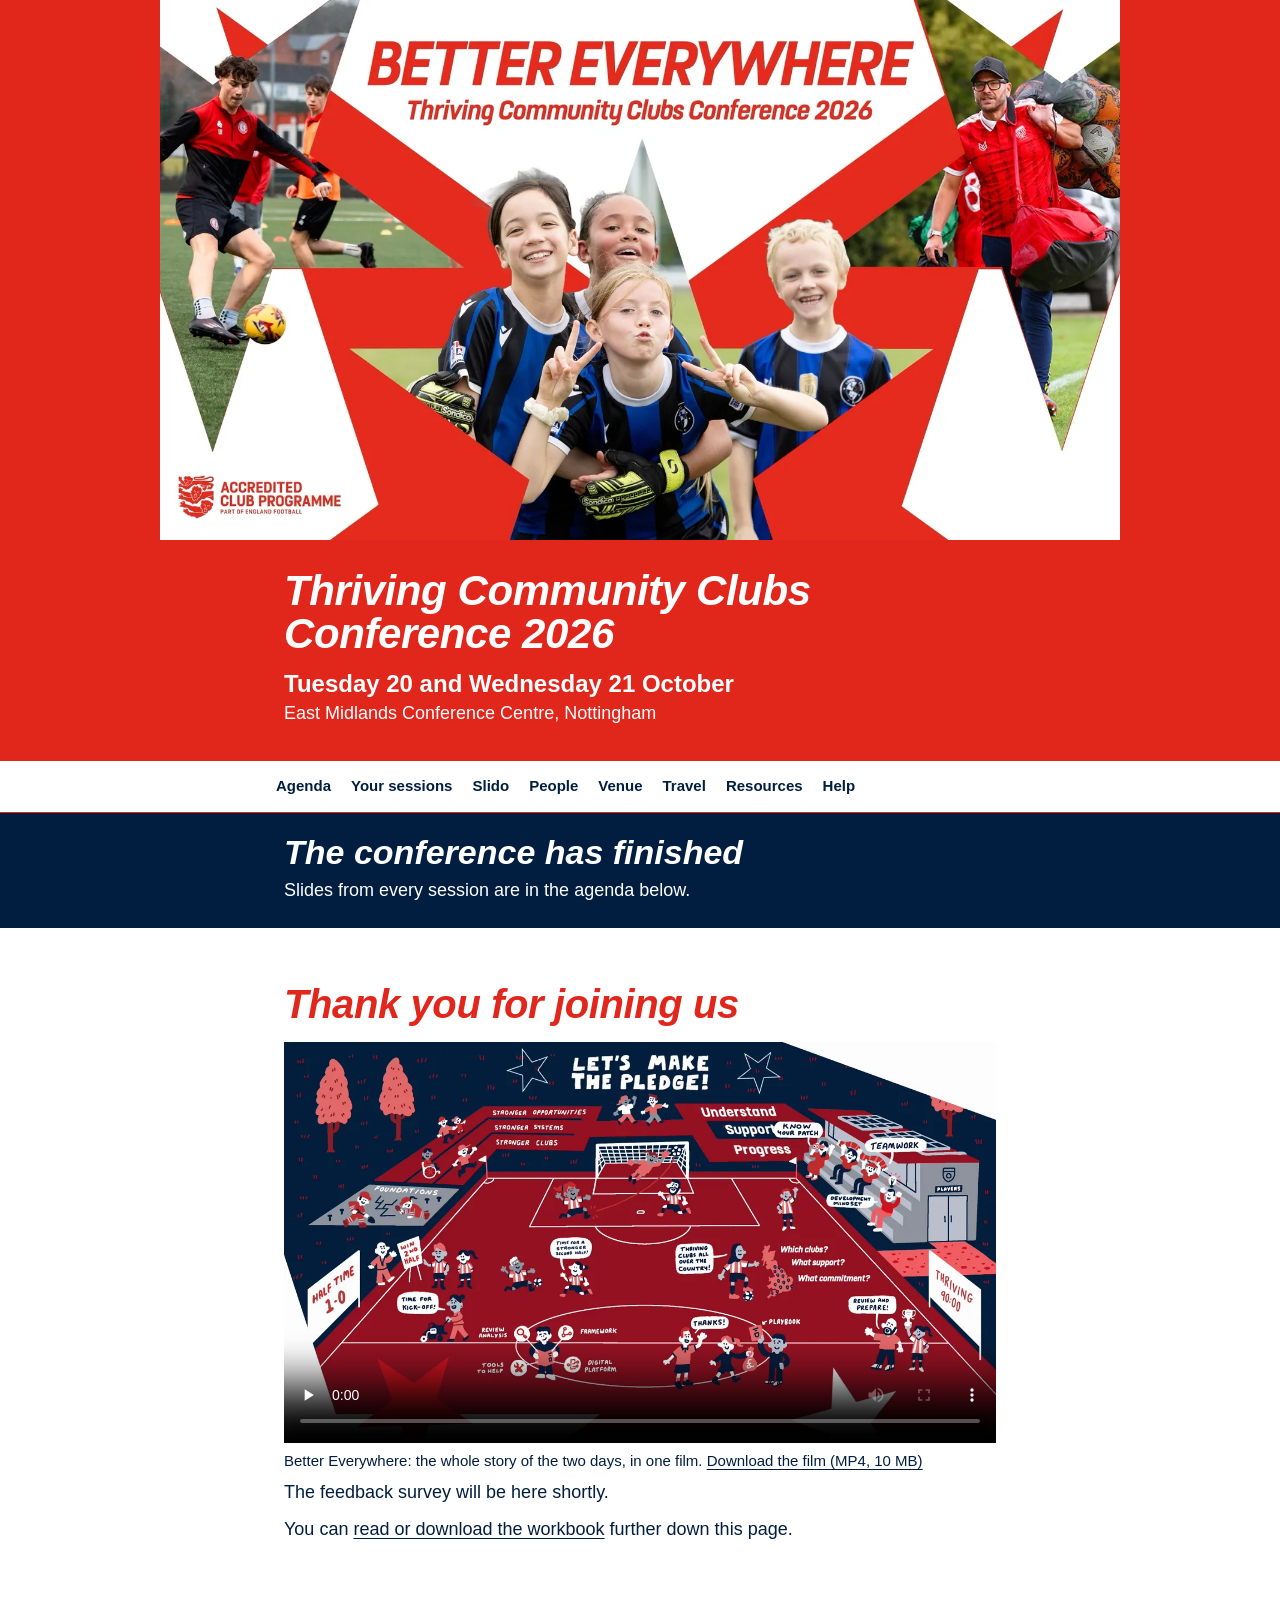
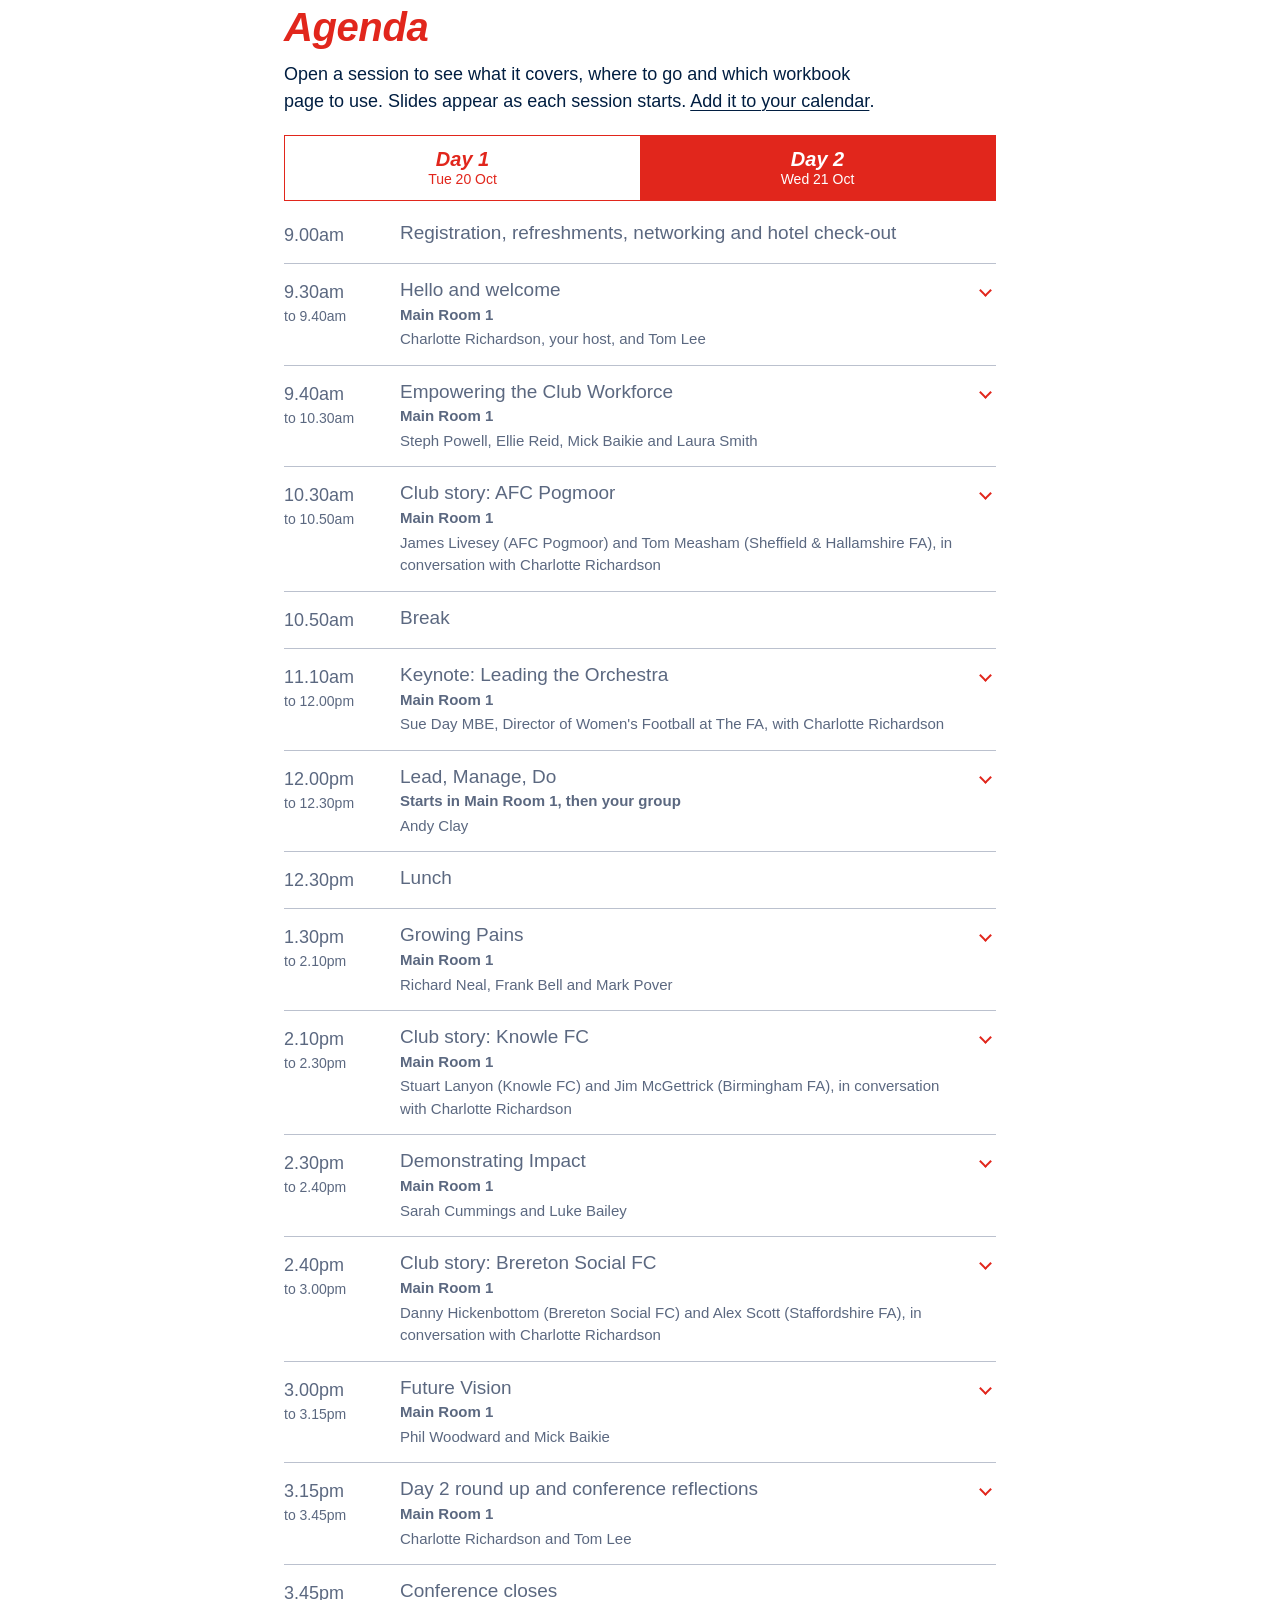
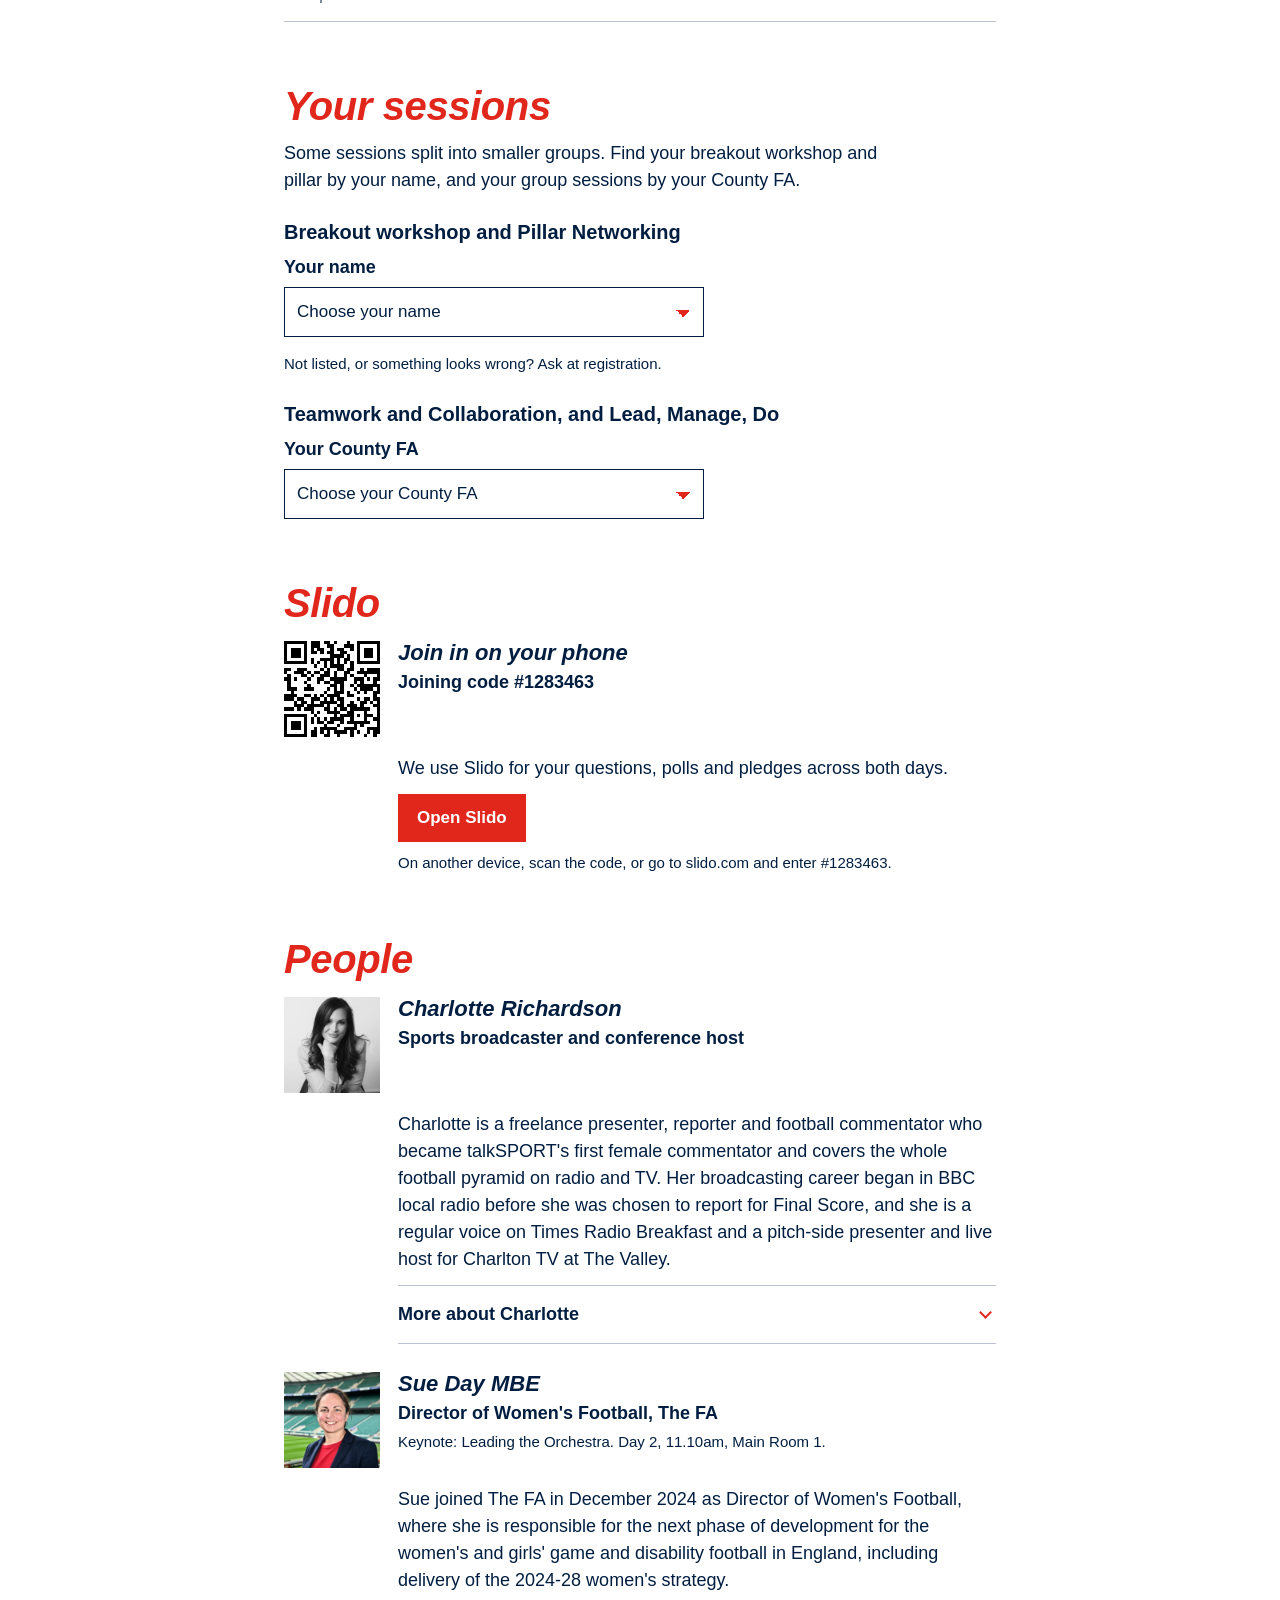
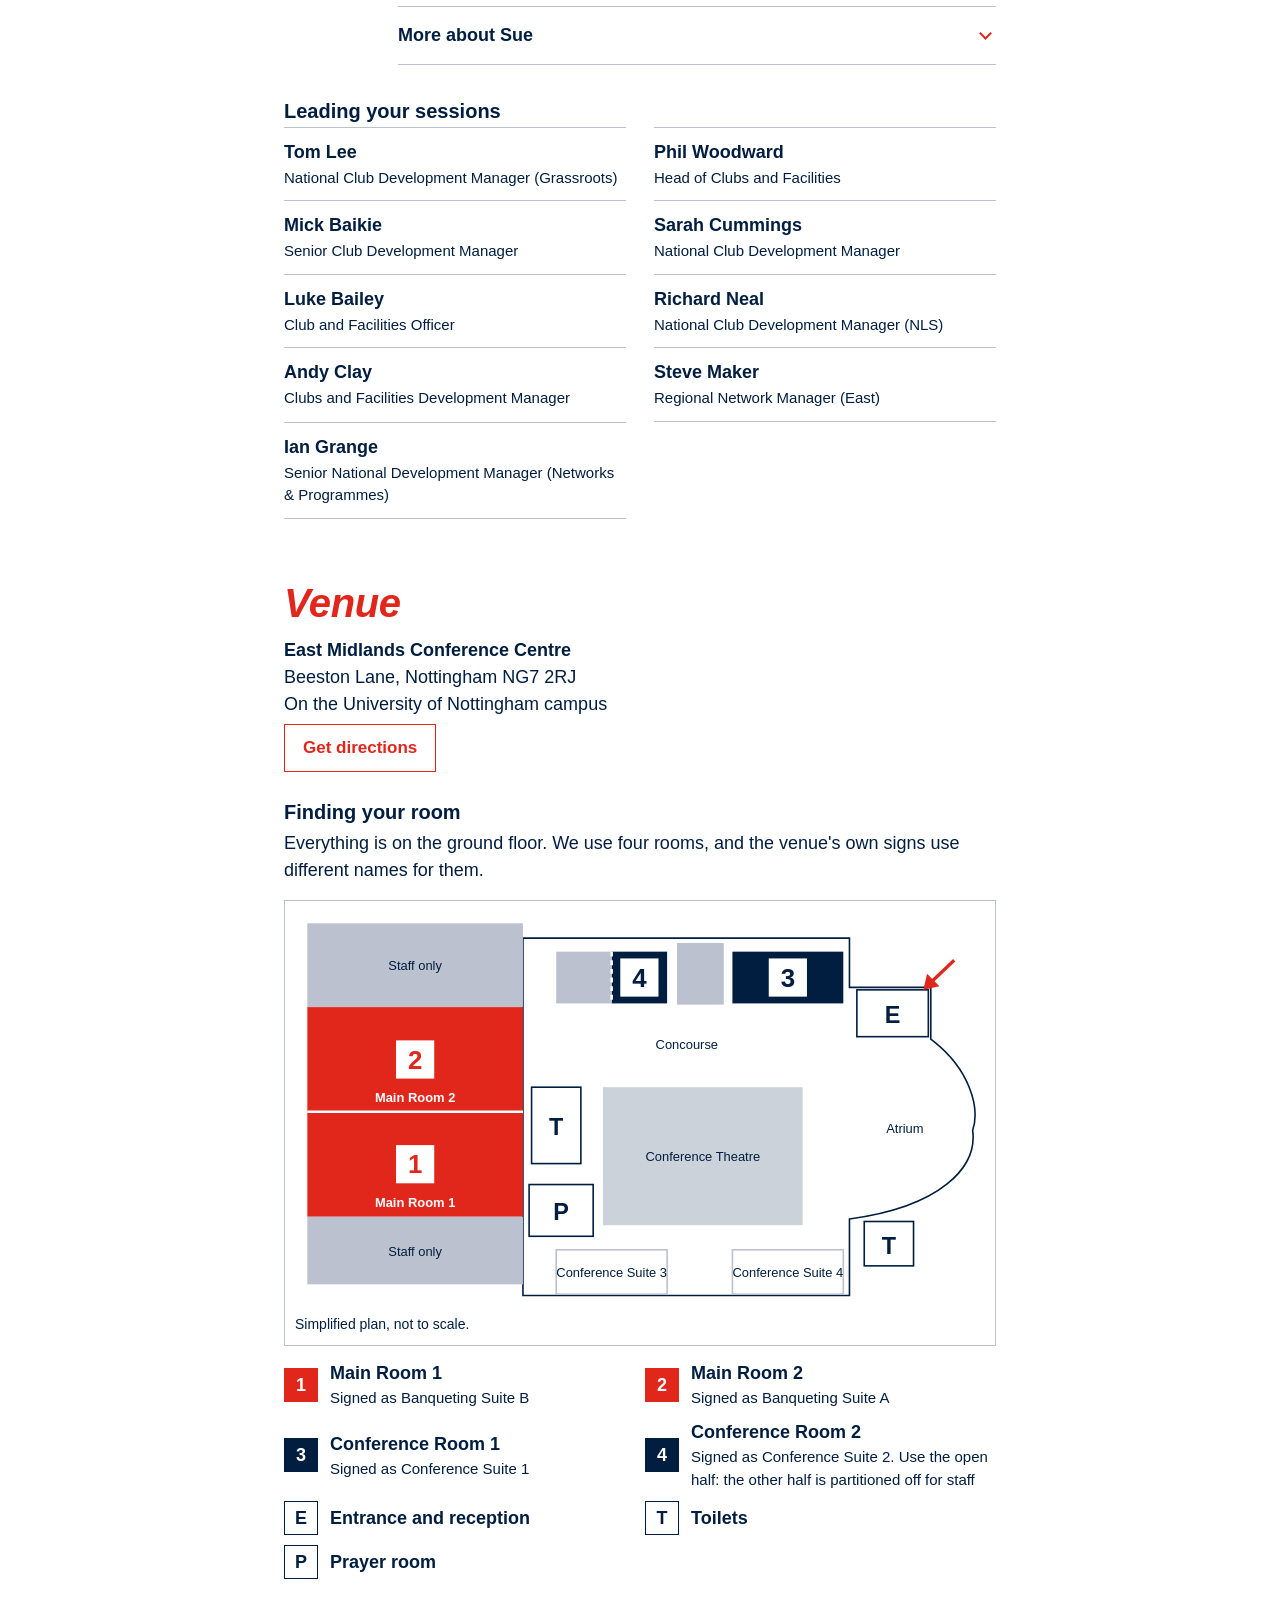
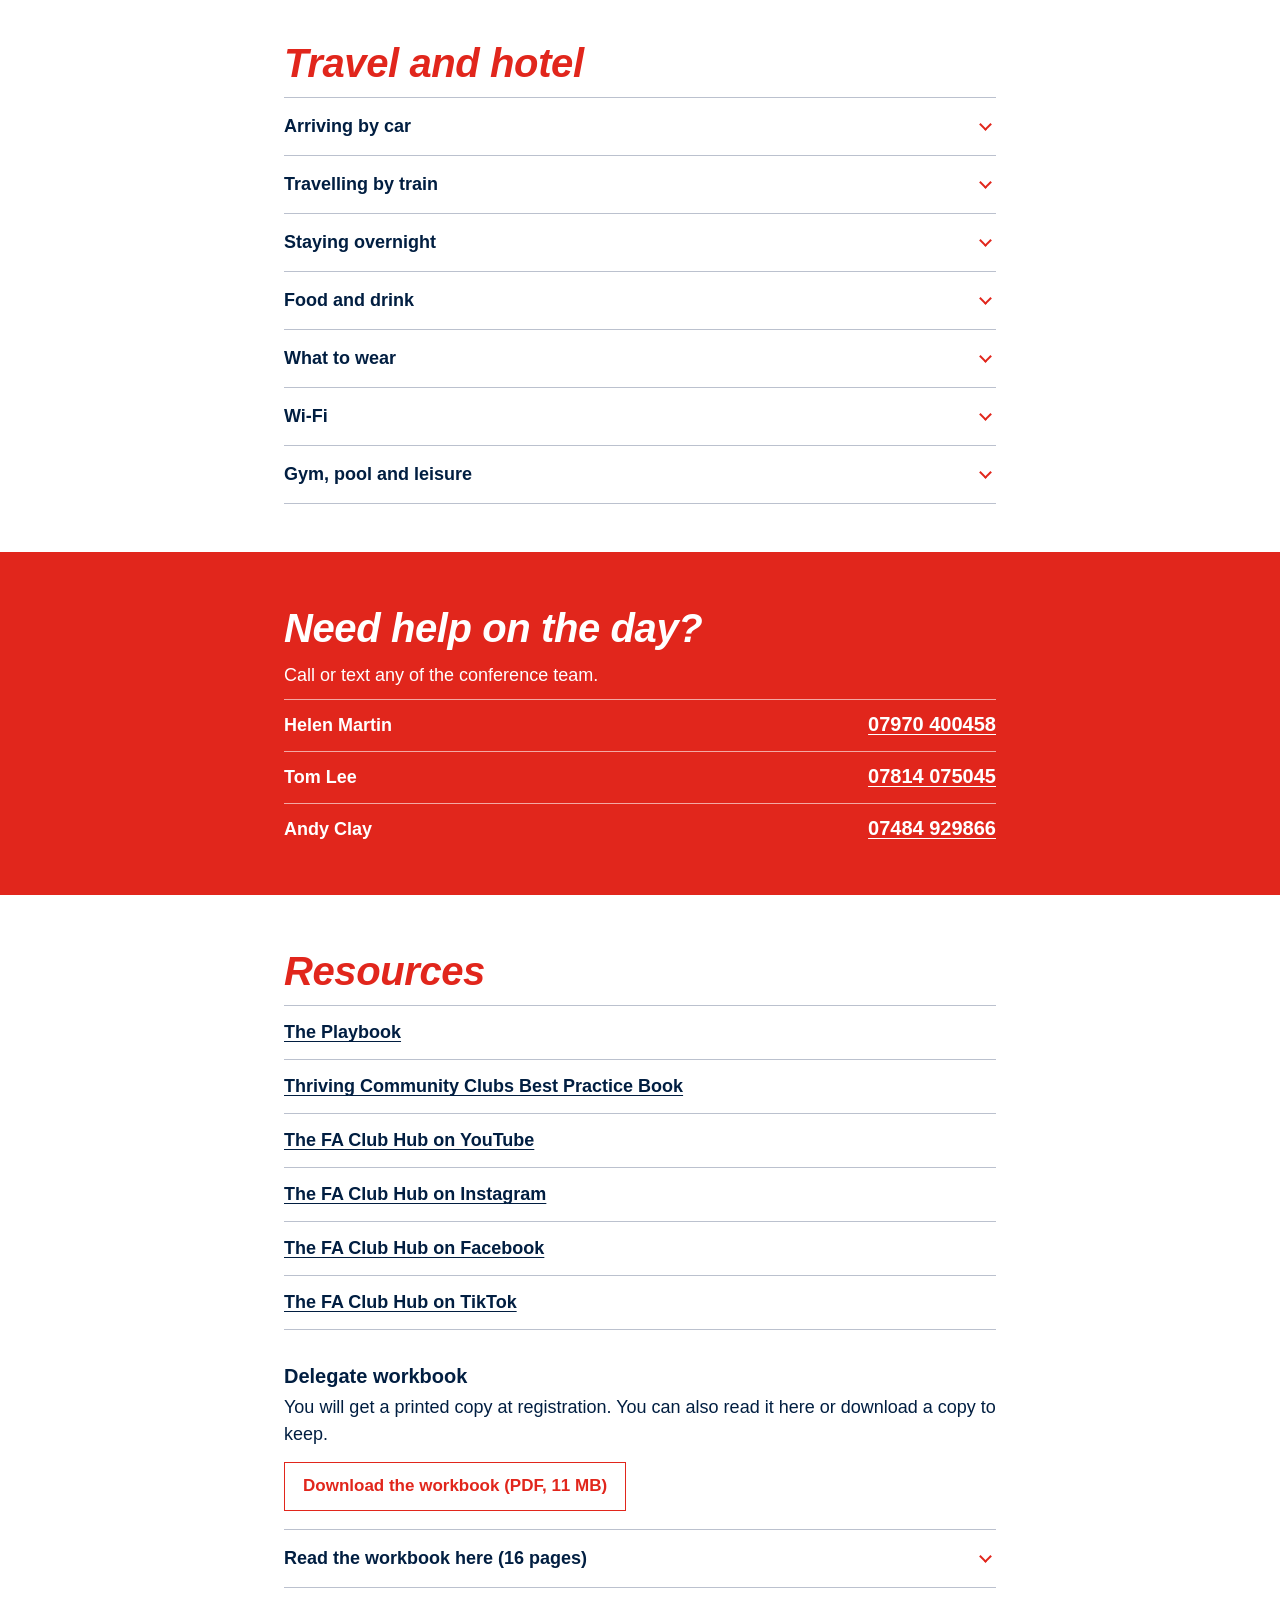
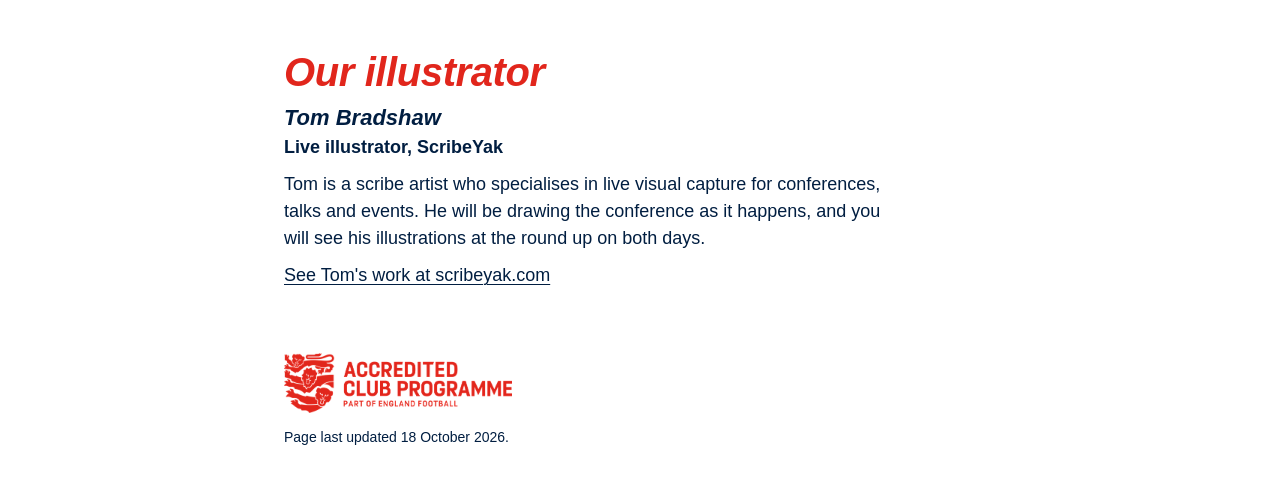
==== commit d4aa3628: "Growing Pains slides; replace Demonstrating Impact slides Co-Authored-By: Claude Opus 5.5 <noreply@a" ====
--- a/index.html
+++ b/index.html
@@ -114,7 +114,7 @@
       <button type="button" data-day="day1" aria-pressed="true">Day 1<span>Tue 20 Oct</span></button>
       <button type="button" data-day="day2" aria-pressed="false">Day 2<span>Wed 21 Oct</span></button>
     </div>
-    <section class="day" id="day1" data-date="2026-10-20" aria-labelledby="day1-h"><h3 class="day-title" id="day1-h">Day 1<span>Tuesday 20 October</span></h3><ol class="timeline"><li class="row pause" id="d1-registration" data-start="2026-10-20T09:30:00+01:00" data-end="2026-10-20T10:30:00+01:00"><div class="when"><time datetime="2026-10-20T09:30">9.30am</time></div><div class="what"><h3>Registration, refreshments and networking</h3></div></li><li class="row session" id="d1-welcome" data-start="2026-10-20T10:30:00+01:00" data-end="2026-10-20T10:40:00+01:00"><div class="when"><time datetime="2026-10-20T10:30">10.30am</time><span class="until">to 10.40am</span></div><div class="what"><details><summary><h3>Hello and welcome</h3><span class="where">Main Room 1</span><span class="who">Charlotte Richardson, your host, and Tom Lee</span></summary><div class="detail"><div class="slides" data-unlock="2026-10-20T10:30:00+01:00" data-label="Hello and welcome" data-slides='[{&quot;f&quot;: &quot;3e91710a4003.webp&quot;, &quot;a&quot;: &quot;Your conference toolkit: scan the hub, fill your workbook, join Slido with code 1283463.&quot;}, {&quot;f&quot;: &quot;87ecc9d4e1e6.webp&quot;, &quot;a&quot;: &quot;Illustration: thank you, with the PlayBook and funding.&quot;}, {&quot;f&quot;: &quot;ded8c190065d.webp&quot;, &quot;a&quot;: &quot;Illustration: resources, collaboration and sharing expertise.&quot;}, {&quot;f&quot;: &quot;b0ca7cf57491.webp&quot;, &quot;a&quot;: &quot;Illustration: foundations, practice, impact. Time for kick-off.&quot;}, {&quot;f&quot;: &quot;ef710089b7ed.webp&quot;, &quot;a&quot;: &quot;Illustration: half time 1-0. Development mindset: know your patch, teamwork and collaboration.&quot;}]'><p class="slides-locked">5 slides from this session will appear here when it starts at 10.30am.</p></div><p><a class="button button-outline" href="https://app.sli.do/event/b9EDPXgxX4wQAkY91z1iSJ" rel="noopener">Open Slido</a></p></div></details></div></li><li class="row session" id="d1-scene" data-start="2026-10-20T10:40:00+01:00" data-end="2026-10-20T11:00:00+01:00"><div class="when"><time datetime="2026-10-20T10:40">10.40am</time><span class="until">to 11.00am</span></div><div class="what"><details><summary><h3>Setting the scene</h3><span class="where">Main Room 1</span><span class="who">Phil Woodward and Mick Baikie</span></summary><div class="detail"><p>Where the programme stands today, the route to 1,000 Thriving Community Clubs, and the three things that will get us there: knowing your patch, teamwork and collaboration, and a development mindset.</p><div class="slides" data-unlock="2026-10-20T10:40:00+01:00" data-label="Setting the scene" data-slides='[{&quot;f&quot;: &quot;2570d5d805e8.webp&quot;, &quot;a&quot;: &quot;Setting the scene.&quot;}, {&quot;f&quot;: &quot;8bbf172222bc.webp&quot;, &quot;a&quot;: &quot;We&#x27;ve made a strong start: foundations, practice, impact.&quot;}, {&quot;f&quot;: &quot;7cfecbfe6046.webp&quot;, &quot;a&quot;: &quot;Proof it&#x27;s working: 95% positive difference, 93% stronger relationships, 76% more proactive, 88% long-term mindset, 98% intervention support.&quot;}, {&quot;f&quot;: &quot;d41edf396442.webp&quot;, &quot;a&quot;: &quot;The next 2 years: stronger clubs, system and opportunities.&quot;}, {&quot;f&quot;: &quot;9aab21919ff4.webp&quot;, &quot;a&quot;: &quot;The route to 1,000 is clear.&quot;}, {&quot;f&quot;: &quot;1a049b2b3766.webp&quot;, &quot;a&quot;: &quot;Success factors: know your patch gives insight, teamwork and collaboration gives capability, and a development mindset joins the two.&quot;}, {&quot;f&quot;: &quot;8223e093745d.webp&quot;, &quot;a&quot;: &quot;Understand the club.&quot;}, {&quot;f&quot;: &quot;1e13b75f912a.webp&quot;, &quot;a&quot;: &quot;Tailor the support: understand, support, progress.&quot;}, {&quot;f&quot;: &quot;4ee8c506fb05.webp&quot;, &quot;a&quot;: &quot;Progress that lasts: trusted relationships, continuous learning, generational impact.&quot;}, {&quot;f&quot;: &quot;c3df46daa5f5.webp&quot;, &quot;a&quot;: &quot;National ambition, local progress: which clubs, what commitment, what support?&quot;}]'><p class="slides-locked">10 slides from this session will appear here when it starts at 10.40am.</p></div><p><a class="button button-outline" href="https://app.sli.do/event/b9EDPXgxX4wQAkY91z1iSJ" rel="noopener">Open Slido</a></p></div></details></div></li><li class="row session" id="d1-breakout" data-start="2026-10-20T11:00:00+01:00" data-end="2026-10-20T12:00:00+01:00"><div class="when"><time datetime="2026-10-20T11:00">11.00am</time><span class="until">to 12.00pm</span></div><div class="what"><details><summary><h3>Breakout workshops</h3><span class="where">Main Room 1 or Main Room 2</span><span class="who">Go to the workshop you have been allocated</span></summary><div class="detail"><div class="option"><h4>A Digital Journey (Data and Digital)</h4><p class="where">Main Room 1, with Tom Lee, Sarah Cummings and Luke Bailey</p><p>Understand the different data and digital platforms, and build the skills, knowledge and capability to get the best out of them. Turn insight into impact: the right clubs, the right support, at the right time.</p><div class="slides" data-unlock="2026-10-20T11:00:00+01:00" data-label="A Digital Journey (Data and Digital)" data-slides='[{&quot;f&quot;: &quot;249179cb9bb3.webp&quot;, &quot;a&quot;: &quot;A Digital Journey. Workbook page 5.&quot;}, {&quot;f&quot;: &quot;64cd40ff2e94.webp&quot;, &quot;a&quot;: &quot;A Digital Journey: Power BI answers which clubs, the Club Programme Platform answers what support, and The Playbook answers what next step.&quot;}, {&quot;f&quot;: &quot;3df64d5fc845.webp&quot;, &quot;a&quot;: &quot;The aim: turn insight into impact. Use the digital journey to make better decisions and provide the right clubs, the right support, at the right time.&quot;}, {&quot;f&quot;: &quot;fd252cec2077.webp&quot;, &quot;a&quot;: &quot;Which clubs? Build your Thriving Community Clubs pipeline: identify 5 clubs that are strategically important in your County FA, looking at strong pathways, the National League System and Women&#x27;s Football Pyramid, and facility investment.&quot;}]'><p class="slides-locked">4 slides from this session will appear here when it starts at 11.00am.</p></div></div><div class="option"><h4>National League System</h4><p class="where">Main Room 2, with Richard Neal and Andrew Lomas</p><p>Explore what is different about working with clubs with National League System provision, the other expectations these clubs are obliged to meet (such as licensing and stadium accreditation), and why they might be uniquely positioned to help grow football participation in your area.</p><div class="slides" data-unlock="2026-10-20T11:00:00+01:00" data-label="National League System" data-slides='[{&quot;f&quot;: &quot;324b70859b69.webp&quot;, &quot;a&quot;: &quot;Men&#x27;s National League System. Workbook page 5.&quot;}, {&quot;f&quot;: &quot;0f9a02c4164a.webp&quot;, &quot;a&quot;: &quot;Men&#x27;s National League System poster.&quot;}, {&quot;f&quot;: &quot;337d399e15d6.webp&quot;, &quot;a&quot;: &quot;Women&#x27;s Football Pyramid 2026/27 poster.&quot;}, {&quot;f&quot;: &quot;7a200c87bbd8.webp&quot;, &quot;a&quot;: &quot;The National League System is scaling fast: more teams in NLS clubs and more 3-star accredited NLS clubs.&quot;}, {&quot;f&quot;: &quot;5822fcbaa95c.webp&quot;, &quot;a&quot;: &quot;NLS topics: relationships with NLS clubs, stadium accreditation, supporting clubs to progress, club licensing, and NLS clubs placed to grow football.&quot;}, {&quot;f&quot;: &quot;730172bdce9a.webp&quot;, &quot;a&quot;: &quot;Relationships, the activity: rank, discuss, actions.&quot;}, {&quot;f&quot;: &quot;02ba715c6588.webp&quot;, &quot;a&quot;: &quot;Ideas for improving relationships with NLS clubs.&quot;}, {&quot;f&quot;: &quot;b6b3cda1beb3.webp&quot;, &quot;a&quot;: &quot;Ideas for improving relationships, continued.&quot;}, {&quot;f&quot;: &quot;0b763246eda5.webp&quot;, &quot;a&quot;: &quot;Stadium accreditation 2026-27: the NLS and WFP criteria merged into one document.&quot;}, {&quot;f&quot;: &quot;57155d722223.webp&quot;, &quot;a&quot;: &quot;Stadium accreditation: what role for County FAs?&quot;}, {&quot;f&quot;: &quot;324c42344375.webp&quot;, &quot;a&quot;: &quot;Clubs progressing into and through the NLS.&quot;}, {&quot;f&quot;: &quot;5f21500a4ed2.webp&quot;, &quot;a&quot;: &quot;Progress into the NLS, the activity: identify, discuss, actions.&quot;}, {&quot;f&quot;: &quot;fa08317a2a2c.webp&quot;, &quot;a&quot;: &quot;National League System Club Licensing Project.&quot;}, {&quot;f&quot;: &quot;b50b05fe7a68.webp&quot;, &quot;a&quot;: &quot;The current club licence: financial; governance, legal and admin; facilities and stadia.&quot;}, {&quot;f&quot;: &quot;14c011012dbb.webp&quot;, &quot;a&quot;: &quot;Club knowledge: why licensing is being reviewed.&quot;}, {&quot;f&quot;: &quot;89ad465d6c85.webp&quot;, &quot;a&quot;: &quot;Overview of scope and recommendations for club and league licensing.&quot;}, {&quot;f&quot;: &quot;d85dc3f235e5.webp&quot;, &quot;a&quot;: &quot;What will the club licence cover?&quot;}, {&quot;f&quot;: &quot;46a4af3bc17f.webp&quot;, &quot;a&quot;: &quot;Criteria by step.&quot;}, {&quot;f&quot;: &quot;2af502bee7d6.webp&quot;, &quot;a&quot;: &quot;What we do and don&#x27;t want the licence to be.&quot;}, {&quot;f&quot;: &quot;e3ff97cdb4d9.webp&quot;, &quot;a&quot;: &quot;Work to date.&quot;}, {&quot;f&quot;: &quot;2999373fc38b.webp&quot;, &quot;a&quot;: &quot;Agreed direction of travel: the licensing roadmap.&quot;}, {&quot;f&quot;: &quot;440265c33959.webp&quot;, &quot;a&quot;: &quot;Clubs in the NLS are uniquely placed to grow the game.&quot;}]'><p class="slides-locked">22 slides from this session will appear here when it starts at 11.00am.</p></div></div><p class="workbook"><a href="#workbook-page-5">Workbook page 5</a></p><p><a class="button button-outline" href="https://app.sli.do/event/b9EDPXgxX4wQAkY91z1iSJ" rel="noopener">Open Slido</a></p></div></details></div></li><li class="row pause" id="d1-lunch" data-start="2026-10-20T12:00:00+01:00" data-end="2026-10-20T13:00:00+01:00"><div class="when"><time datetime="2026-10-20T12:00">12.00pm</time></div><div class="what"><h3>Lunch</h3></div></li><li class="row session" id="d1-teamwork" data-start="2026-10-20T13:00:00+01:00" data-end="2026-10-20T14:00:00+01:00"><div class="when"><time datetime="2026-10-20T13:00">1.00pm</time><span class="until">to 2.00pm</span></div><div class="what"><details><summary><h3>Teamwork and Collaboration</h3><span class="where">Starts in Main Room 1, then your group</span><span class="who">Steve Maker</span></summary><div class="detail"><p>See what great collaboration looks like through real examples from across the network. Tackle a real challenge, see what colleagues elsewhere are doing, and decide what you are taking back. Leave with one thing somebody else is doing that could make your job easier.</p><h4>Groups</h4><ul class="rooms"><li><strong>Main Room 1, Group 1</strong> with Steve Maker, Luke Bowles, Jo de Tute and Dominic Foley<span class="counties">Essex FA, West Riding FA, Lancashire FA, Birmingham FA, Surrey FA, Durham FA, Hampshire FA</span></li><li><strong>Main Room 1, Group 2</strong> with Andy Baker, Ashley Donovan and Toby Elgar<span class="counties">Berks &amp; Bucks FA, Kent FA, Cheshire FA, Sheffield &amp; Hallamshire FA, Leicestershire FA, Manchester FA, Liverpool FA, Devon FA</span></li><li><strong>Main Room 2, Group 3</strong> with Karl Lingham and Jemma Fairey<span class="counties">Derbyshire FA, Northamptonshire FA, Middlesex FA, Gloucestershire FA, Hertfordshire FA, Lincolnshire FA, London FA, Norfolk FA, Sussex FA</span></li><li><strong>Conference Room 1, Group 4</strong> with Chris Smith and Alex Scott<span class="counties">Oxfordshire FA, Staffordshire FA, Northumberland FA, Nottinghamshire FA, Somerset FA, Suffolk FA, Cambridgeshire FA</span></li><li><strong>Conference Room 2, Group 5</strong> with Katie Phillipson and Marc Di Carlo<span class="counties">Bedfordshire FA, Cumberland FA, Dorset FA, East Riding FA, North Riding FA, Wiltshire FA, Cornwall FA, Huntingdonshire FA, Herefordshire FA, Westmorland FA</span></li></ul><p class="hint"><a href="#yours">Find your County FA under Your sessions</a>.</p><details class="fold res"><summary>Session resources (1)</summary><div class="fold-body"><figure class="res-item"><figcaption>Steal &amp; Adapt: good practice from your band</figcaption><span class="res-count">Band A</span><a href="resources/steal-and-adapt/page-1.webp" target="_blank" rel="noopener"><img src="resources/steal-and-adapt/page-1.webp" alt="Steal and Adapt, Band A. Examples of good practice around collaboration within County FA teams, FA Club Consultants and other County FA support staff from counties in Band A. What could you steal and adapt for your County?" width="1400" height="990" loading="lazy" decoding="async"></a><span class="res-count">Band B</span><a href="resources/steal-and-adapt/page-2.webp" target="_blank" rel="noopener"><img src="resources/steal-and-adapt/page-2.webp" alt="Steal and Adapt, Band B. Examples of good practice around collaboration from counties in Band B. What could you steal and adapt for your County?" width="1400" height="990" loading="lazy" decoding="async"></a><span class="res-count">Band C</span><a href="resources/steal-and-adapt/page-3.webp" target="_blank" rel="noopener"><img src="resources/steal-and-adapt/page-3.webp" alt="Steal and Adapt, Band C. Examples of good practice around collaboration from counties in Band C. What could you steal and adapt for your County?" width="1400" height="990" loading="lazy" decoding="async"></a><span class="res-count">Band D</span><a href="resources/steal-and-adapt/page-4.webp" target="_blank" rel="noopener"><img src="resources/steal-and-adapt/page-4.webp" alt="Steal and Adapt, Band D. Examples of good practice around collaboration from counties in Band D. What could you steal and adapt for your County?" width="1400" height="990" loading="lazy" decoding="async"></a><p class="hint">Tap a page to enlarge it. <a href="files/steal-and-adapt.pdf">Download the PDF (2 MB)</a></p></figure></div></details><p class="workbook"><a href="#workbook-page-6">Workbook page 6</a></p><div class="slides" data-unlock="2026-10-20T13:00:00+01:00" data-label="Teamwork and Collaboration" data-slides='[{&quot;f&quot;: &quot;a5b02901ece7.webp&quot;, &quot;a&quot;: &quot;Teamwork and Collaboration.&quot;}, {&quot;f&quot;: &quot;ce8aedc42f7b.webp&quot;, &quot;a&quot;: &quot;The activity: 1 Connect and Share, tackle a real challenge from the network. 2 Steal and Adapt, see what colleagues elsewhere are doing. 3 Act, decide what you&#x27;re taking back.&quot;}, {&quot;f&quot;: &quot;7705e34172b5.webp&quot;, &quot;a&quot;: &quot;You told us: workforce capacity, accessing the right expertise, Club Consultant relationships, stretched volunteers, working across teams.&quot;}, {&quot;f&quot;: &quot;c98c63b11477.webp&quot;, &quot;a&quot;: &quot;The aim: leave with one thing somebody else is doing that could make your job easier.&quot;}, {&quot;f&quot;: &quot;f1f01a8354ae.webp&quot;, &quot;a&quot;: &quot;Connect and Share: pick one card, flip it, tackle it.&quot;}, {&quot;f&quot;: &quot;8953b59010cc.webp&quot;, &quot;a&quot;: &quot;Steal and Adapt: find your station, get underneath why it worked, what could you steal?&quot;}, {&quot;f&quot;: &quot;288a95ac2d27.webp&quot;, &quot;a&quot;: &quot;Act: what&#x27;s the one thing you&#x27;re stealing? Who will you stay connected with? Capture it in your workbook.&quot;}, {&quot;f&quot;: &quot;75a15f82369e.webp&quot;, &quot;a&quot;: &quot;Thank you. Hopefully you&#x27;ve just stolen a great example.&quot;}]'><p class="slides-locked">8 slides from this session will appear here when it starts at 1.00pm.</p></div><p><a class="button button-outline" href="https://app.sli.do/event/b9EDPXgxX4wQAkY91z1iSJ" rel="noopener">Open Slido</a></p></div></details></div></li><li class="row session" id="d1-pillar" data-start="2026-10-20T14:00:00+01:00" data-end="2026-10-20T15:00:00+01:00"><div class="when"><time datetime="2026-10-20T14:00">2.00pm</time><span class="until">to 3.00pm</span></div><div class="what"><details><summary><h3>Pillar Networking</h3><span class="where">Starts in Main Room 1, then your pillar</span><span class="who">Sarah Cummings</span></summary><div class="detail"><p>Use your own Club Development Review data to get underneath the red and amber ratings on your pillar: the root causes, what is blocking progress, and the tactics and interventions that would fix both.</p><h4>Where each pillar meets</h4><ul class="pillars"><li class="pillar"><img src="assets/pillar-lg.png" alt="" width="44" height="50"><div><strong>Leadership &amp; Governance</strong><span>Conference Room 2</span><span class="with">With Richard Neal, Frank Bell, Mark Hilton and Tom Lee</span></div><details class="fold res"><summary>Resources for Leadership &amp; Governance (1)</summary><div class="fold-body"><figure class="res-item"><figcaption>Leadership &amp; Governance: help and support guide</figcaption><span class="res-count">Page 1 of 4</span><a href="resources/leadership-governance-support-guide-oct26/page-1.webp" target="_blank" rel="noopener"><img src="resources/leadership-governance-support-guide-oct26/page-1.webp" alt="Leadership &amp; Governance help and support guide, page 1. Everything currently available under this pillar, and where to find it. One, the Club Leadership Programme with UCFB. Two, Financial Controls from England Football. Three, legal and governance support from The FA and Muckle LLP, with FA Bitesize Guides and guidance on data protection and club structures. Four, video guides on The Club Hub on YouTube. The links are listed below the pages." width="1240" height="1752" loading="lazy" decoding="async"></a><span class="res-count">Page 2 of 4</span><a href="resources/leadership-governance-support-guide-oct26/page-2.webp" target="_blank" rel="noopener"><img src="resources/leadership-governance-support-guide-oct26/page-2.webp" alt="Page 2. Five, tools and guidance in the PlayBook: VAT assessment information, VAT guidance, a VAT flow chart and a VAT case study toolkit for clubs, the Club Structures Assistant and the Resource Sharing Agreement. Six, workshops for 2026 in the PlayBook: Financial Controls and VAT, and Club Legal Structures and Governance." width="1240" height="1752" loading="lazy" decoding="async"></a><span class="res-count">Page 3 of 4</span><a href="resources/leadership-governance-support-guide-oct26/page-3.webp" target="_blank" rel="noopener"><img src="resources/leadership-governance-support-guide-oct26/page-3.webp" alt="Page 3. Seven, maturity pathway resources, new in the PlayBook in October 2026: 41 resources for workforce use with clubs. Vision and strategic planning templates, situational analysis templates such as PESTLE, SWOT, stakeholder and audience analysis, resources analysis, organisational structure and a RASCI matrix, strategic communications templates, and the start of the people plan and board recruitment resources." width="1240" height="1752" loading="lazy" decoding="async"></a><span class="res-count">Page 4 of 4</span><a href="resources/leadership-governance-support-guide-oct26/page-4.webp" target="_blank" rel="noopener"><img src="resources/leadership-governance-support-guide-oct26/page-4.webp" alt="Page 4. Maturity pathway resources continued: skills audit and performance guidance, terms of office, vacancies, succession plan and board recruitment templates, role profiles, governance, operational and teams structure templates, meeting agenda and minutes templates, declaration of interests template and guidance, a risk register template and A Guide to Club Structures." width="1240" height="1752" loading="lazy" decoding="async"></a><p class="hint">Tap a page to enlarge it. <a href="files/leadership-governance-support-guide-oct26.pdf">Download the PDF (600 KB)</a></p><details class="fold res-links"><summary>Links from this guide (19)</summary><div class="fold-body"><p class="res-group">Club Leadership Programme, with UCFB</p><ul><li><a href="https://www.ucfb.ac.uk/your-degree/executive-education/fa-club-leadership-programme/" rel="noopener">View the Club Leadership Programme</a></li></ul><p class="res-group">Financial Controls, England Football</p><ul><li><a href="https://www.englandfootball.com/participate/leagues-and-clubs/Financial-Control" rel="noopener">Read the Financial Controls guidance</a></li></ul><p class="res-group">Legal and governance support, The FA and Muckle LLP</p><ul><li><a href="https://www.muckle-llp.com/what-we-do/sectors/sports/the-football-association/" rel="noopener">The FA and Muckle LLP hub</a></li><li><a href="https://www.muckle-llp.com/what-we-do/sectors/sports/the-football-association/fa-bitesize-guides/fa-bitesize-financial-controls/" rel="noopener">FA Bitesize Guide: Financial Controls</a></li><li><a href="https://www.muckle-llp.com/what-we-do/sectors/sports/the-football-association/fa-bitesize-guides/fa-bitesize-governance/" rel="noopener">FA Bitesize Guide: Governance Standards</a></li><li><a href="https://www.muckle-llp.com/what-we-do/sectors/sports/the-football-association/fa-bitesize-guides/fa-bitesize-incorporation-legal-structures/" rel="noopener">FA Bitesize Guide: Incorporation &amp; Legal Structures</a></li><li><a href="https://www.muckle-llp.com/what-we-do/sectors/sports/the-football-association/fa-bitesize-guides/fa-bitesize-leadership/" rel="noopener">FA Bitesize Guide: Leadership</a></li><li><a href="https://www.muckle-llp.com/what-we-do/sectors/sports/the-football-association/fa-bitesize-guides/fa-bitesize-risk-management/" rel="noopener">FA Bitesize Guide: Risk Management</a></li><li><a href="https://www.muckle-llp.com/what-we-do/sectors/sports/the-football-association/fa-bitesize-guides/fa-bitesize-special-tax-status-trading/" rel="noopener">FA Bitesize Guide: Special Tax Status &amp; Trading</a></li><li><a href="https://www.muckle-llp.com/what-we-do/sectors/sports/the-football-association/gdpr-factsheets/" rel="noopener">FA Data Protection Factsheets</a></li><li><a href="https://www.muckle-llp.com/what-we-do/sectors/sports/the-football-association/fa-template-documents/" rel="noopener">FA Data Protection Templates</a></li><li><a href="https://www.muckle-llp.com/files/pdf/19799_THE_FA_REMAKE-OF-THE-CLUB-STRUCTURES_L.pdf" rel="noopener">The FA&#x27;s Guide to Club Structures (PDF)</a></li></ul><p class="res-group">Video guides, The Club Hub on YouTube</p><ul><li><a href="https://youtube.com/playlist?list=PLlPyxLEijGBoCmdjykakE8KbtfOgV3Z_-" rel="noopener">Football Club Governance with Muckle LLP: the full playlist</a></li><li><a href="https://youtu.be/OFaBeM8kZic" rel="noopener">Managing data &amp; risk at your football club</a></li><li><a href="https://youtu.be/MpzkJFACpzg" rel="noopener">Which legal structure should your football club have?</a></li><li><a href="https://youtu.be/XZxDjCfL4pM" rel="noopener">How leadership can help shape a successful football club</a></li><li><a href="https://youtu.be/03nZvOi0XpM" rel="noopener">How to optimise your football club&#x27;s finances</a></li></ul><p class="res-group">Tools, guidance and workshops, in the PlayBook</p><ul><li><a href="https://theplaybook.thefa.com/dashboard" rel="noopener">Open the PlayBook (log in needed)</a></li><li><a href="https://club-structures.muckle-llp.com/" rel="noopener">Open the Club Structures Assistant</a><span class="res-note">Signpost only to eligible clubs you are directly supporting.</span></li></ul></div></details></figure></div></details></li><li class="pillar"><img src="assets/pillar-cv.png" alt="" width="44" height="50"><div><strong>Coaches</strong><span>Main Room 2</span><span class="with">With Rebecca Garlick and Lee Brown, with Andy Somers</span></div><details class="fold res"><summary>Resources for Coaches (3)</summary><div class="fold-body"><figure class="res-item"><figcaption>County FA Coach Development Lead: role purpose</figcaption><a href="resources/coach-development-lead-role-purpose/page-1.webp" target="_blank" rel="noopener"><img src="resources/coach-development-lead-role-purpose/page-1.webp" alt="County FA Coach Development Lead role purpose. One, support sustainable clubs: support England Football Accredited Clubs to become more sustainable by embedding the Thriving Community Club framework, aligning support services and facilitating collaboration between stakeholders. Two, grow coaching and coach development: lead the growth and sustainability of high-quality coaching and coach development in England Football Accredited Clubs, working with Coaching Leads on people-centred programmes aligned with the FA Learning Coach Development Framework. Three, create meaningful learning opportunities: ensure all coaches have access to meaningful learning, mentoring and development that helps them create positive experiences for every player. Question: how could you collaborate to overcome some of the coach and volunteer challenges faced by your clubs?" width="1400" height="787" loading="lazy" decoding="async"></a><p class="hint">Tap the image to enlarge it. <a href="resources/coach-development-lead-role-purpose/page-1.webp" target="_blank" rel="noopener">Open full size</a></p></figure><figure class="res-item"><figcaption>Club Coaching Leads Development Programme: what, so what, now what?</figcaption><a href="resources/club-coaching-leads-development-programme/page-1.webp" target="_blank" rel="noopener"><img src="resources/club-coaching-leads-development-programme/page-1.webp" alt="Club Coaching Leads Development Programme. Purpose: support the coaching pillar of the Thriving Community Club framework; 4,000 trained club coaching leads deployed within 2 and 3 star England Accredited clubs; 25% of coaches attending local CPD. To date: pilot programmes, consultation, content build, consultation, content design, consultation, roll out. Build considerations: FA Learning principles, adult learning principles, FA coach developer framework, enquiry-based learning, prior mentor developer series. Delivered by County FA coach development leads; Band 1 counties can nominate a casual coach developer to support, and Band 2 to 5 counties can propose one based on capacity, approved at the discretion of the regional manager. Coming next: training and familiarisation, monitoring and evaluation, ongoing support and development, retaining FA Club Coaching Lead status, alignment with England Accredited Clubs renewal, reward and recognition, scope of delivery, and a blended approach." width="1086" height="1448" loading="lazy" decoding="async"></a><p class="hint">Tap the image to enlarge it. <a href="resources/club-coaching-leads-development-programme/page-1.webp" target="_blank" rel="noopener">Open full size</a></p></figure><figure class="res-item"><figcaption>Game plan for grassroots coaching</figcaption><span class="res-count">Page 1 of 3</span><a href="resources/game-plan-for-grassroots-coaching/page-1.webp" target="_blank" rel="noopener"><img src="resources/game-plan-for-grassroots-coaching/page-1.webp" alt="Game plan for grassroots coaching: developing coaches, inspiring players, strengthening communities. At the centre: developers, delivery and diversity. Around them: connect learning, engage people, recognise progress and build partnerships." width="1400" height="788" loading="lazy" decoding="async"></a><span class="res-count">Page 2 of 3</span><a href="resources/game-plan-for-grassroots-coaching/page-2.webp" target="_blank" rel="noopener"><img src="resources/game-plan-for-grassroots-coaching/page-2.webp" alt="Developer workforce pyramid: 17 in the full-time coach development team, 40 County FA Coach Development Leads, 200 in the casual coach development workforce, and 4,000 Club Coaching Leads in Thriving Community Clubs." width="1400" height="788" loading="lazy" decoding="async"></a><span class="res-count">Page 3 of 3</span><a href="resources/game-plan-for-grassroots-coaching/page-3.webp" target="_blank" rel="noopener"><img src="resources/game-plan-for-grassroots-coaching/page-3.webp" alt="The learning offer. Live, strategic priorities with same month delivery: Know Your Format in September, Coaching fundamentals in November, Volume and variety in May. Super Library, equality, diversity and inclusion priorities with anytime delivery: Football without limits and Coaching Female Players. Library, always on: Getting Started, Enjoy and Participate, Lead and Manage Teams, and Helping Individuals." width="1400" height="788" loading="lazy" decoding="async"></a><p class="hint">Tap a page to enlarge it. <a href="files/game-plan-for-grassroots-coaching.pdf">Download the PDF (1 MB)</a></p></figure></div></details></li><li class="pillar"><img src="assets/pillar-cv.png" alt="" width="44" height="50"><div><strong>Volunteers</strong><span>Main Room 2</span><span class="with">With Steph Powell, Ellie Reid, Mick Baikie and Laura Smith</span></div><details class="fold res"><summary>Resources for Volunteers (2)</summary><div class="fold-body"><figure class="res-item"><figcaption>Volunteers: help and support guide</figcaption><span class="res-count">Page 1 of 2</span><a href="resources/volunteers-support-guide/page-1.webp" target="_blank" rel="noopener"><img src="resources/volunteers-support-guide/page-1.webp" alt="Volunteers help and support guide, page 1. Everything currently available to help clubs and leagues recruit, develop, keep and celebrate their volunteers. One, learning and development from England Football Learning: The FA Club Maker, Run Football Club Edition, Run Football League Edition, EE Playmaker, the Personal Development Compass and England Football Learning. Two, Growing Volunteers from England Football, with resources to download: Volunteer Planning Toolkit, Volunteer Welcome Pack, Volunteer Roles and Tasks guide, Football Volunteer Agreement, volunteer profile videos and editable role profiles. The links are listed below the pages." width="1241" height="1754" loading="lazy" decoding="async"></a><span class="res-count">Page 2 of 2</span><a href="resources/volunteers-support-guide/page-2.webp" target="_blank" rel="noopener"><img src="resources/volunteers-support-guide/page-2.webp" alt="Volunteers help and support guide, page 2. Three, celebrating volunteers with The England Football Family: membership, the Grassroots Football Awards, thank-you films and finding volunteering opportunities. Four, volunteer planning in the PlayBook: the Volunteer Planning Toolkit for clubs and leagues, the Volunteer Planning Workshop for workshop delivery, and the Volunteer Planning Checklist for County FAs." width="1241" height="1754" loading="lazy" decoding="async"></a><p class="hint">Tap a page to enlarge it. <a href="files/volunteers-support-guide.pdf">Download the PDF (239 KB)</a></p><details class="fold res-links"><summary>Links from this guide (14)</summary><div class="fold-body"><p class="res-group">Learning and development, England Football Learning</p><ul><li><a href="https://www.englandfootball.com/participate/volunteer/Learning-and-Development-for-Volunteers" rel="noopener">See all volunteer courses</a></li><li><a href="https://learn.englandfootball.com/mylearning?courseUrl=https://mylearning.englandfootball.com/learn/courses/232/club-maker" rel="noopener">The FA Club Maker</a></li><li><a href="https://learn.englandfootball.com/mylearning?courseUrl=https://mylearning.englandfootball.com/learn/courses/233/run-football-club-edition/" rel="noopener">Run Football: Club Edition</a></li><li><a href="https://mylearning.englandfootball.com/learn/courses/390/run-football-league-edition/lessons" rel="noopener">Run Football: League Edition</a></li><li><a href="https://learn.englandfootball.com/courses/football/ee-playmaker" rel="noopener">EE Playmaker</a></li><li><a href="https://mylearning.englandfootball.com/learn/courses/388/personal-development-compass-building-personal-capability/lessons" rel="noopener">Personal Development Compass</a></li><li><a href="https://community.thefa.com/youth-leadership-volunteering/b/latest-news/posts/england-football-personal-development-compass-workbooks" rel="noopener">Personal Development Compass workbooks</a></li><li><a href="https://learn.englandfootball.com/" rel="noopener">England Football Learning</a></li></ul><p class="res-group">Growing volunteers, England Football</p><ul><li><a href="https://www.englandfootball.com/participate/volunteer/Growing-Volunteers" rel="noopener">Go to Growing Volunteers</a></li><li><a href="https://find.englandfootball.com/onboarding/volunteer" rel="noopener">Find volunteering opportunities on Find Football</a></li></ul><p class="res-group">Celebrating volunteers, The England Football Family</p><ul><li><a href="https://www.englandfootball.com/participate/volunteer/Celebrating-Volunteers" rel="noopener">Go to Celebrating Volunteers and the Volunteer Video Hub</a></li><li><a href="https://www.englandfootball.com/participate/volunteer/Volunteer-Membership-Registration" rel="noopener">Join the England Football Family</a></li><li><a href="https://www.englandfootball.com/participate/Grassroots-Football-Awards" rel="noopener">Grassroots Football Awards</a></li></ul><p class="res-group">Volunteer planning, in the PlayBook</p><ul><li><a href="https://theplaybook.thefa.com/dashboard" rel="noopener">Open the PlayBook (log in needed)</a></li></ul></div></details></figure><figure class="res-item"><figcaption>FA Volunteer Development Framework</figcaption><span class="res-count">Overview</span><a href="resources/volunteer-development-framework/page-1.webp" target="_blank" rel="noopener"><img src="resources/volunteer-development-framework/page-1.webp" alt="FA Volunteer Development Framework, overview. The FA Volunteering Development Team and the FA Club Development Team support volunteers across four areas. Grow: Volunteer Planning Toolkit and Workshops, National Strategic Partnerships, Local Strategic Partnerships, National Recruitment Campaigns. Diversify: Youth Voice and Leadership Ecosystem, FA funded casual workforce of EDI, Equal Game and Disability Football ambassadors, FA funded volunteer coordinators for female and disability growth, FA Volunteer Conferences. Learning and development, from unaware to interested, involved and invested: Your Game, BBC Bitesize Follow Your Passion, Club Maker, FA Leadership Academy, Rising Leaders, Emerging Club Leaders, Run Football Club and League Editions, Personal Development Compass, Equal Game, Journey to Inclusion, TCC Pillar Workshops, Operational and Strategic Leaders. Celebrate: The England Football Family, the Grassroots Football Awards, the Volunteer Thank You Campaign, in-club celebration resources. Links to the FA Volunteering Hub, the Volunteer Development Dashboard and the Find Volunteering tool. The links are listed below the pages." width="1400" height="991" loading="lazy" decoding="async"></a><details class="fold res-more"><summary>Show the other 5 pages</summary><div class="fold-body"><span class="res-count">Grow</span><a href="resources/volunteer-development-framework/page-2.webp" target="_blank" rel="noopener"><img src="resources/volunteer-development-framework/page-2.webp" alt="Grow. Volunteer Planning Toolkit and Workshops: guidance, templates and role profiles for clubs and leagues, online and in County FA workshops. National Strategic Partnerships such as Access Sport, Women in Football and the Duke of Edinburgh Award. Local Strategic Partnerships such as the Council for Voluntary Service, faith groups and disability charities. National Recruitment Campaigns such as Made For This Game and the Disability Volunteering Marketing Campaign." width="1241" height="1754" loading="lazy" decoding="async"></a><span class="res-count">Diversify</span><a href="resources/volunteer-development-framework/page-3.webp" target="_blank" rel="noopener"><img src="resources/volunteer-development-framework/page-3.webp" alt="Diversify. Youth Voice and Leadership Ecosystem for young volunteers aged 16 to 24: FA National Youth Council, FA Leadership Academy, FA Youth Leadership Network, FA Rising Leaders and County FA Youth Councils. FA funded casual workforce: EDI Community of Practice, Equal Game and Disability Football ambassadors. 13 part-time FA funded volunteer coordinators to grow female and disabled volunteers. FA Volunteer Conferences for prospective volunteers." width="1241" height="1754" loading="lazy" decoding="async"></a><span class="res-count">Learning and development</span><a href="resources/volunteer-development-framework/page-4.webp" target="_blank" rel="noopener"><img src="resources/volunteer-development-framework/page-4.webp" alt="Learning and development. Your Game (ages 14 to 24), Club Maker (ages 18 to 25), FA Leadership Academy (ages 16 to 24), Rising Leaders (ethnically diverse young women aged 16 to 19), the Personal Development Compass (ages 14 to 24) and Run Football: Club Edition for new club committee volunteers, each with its audience and how it is delivered." width="1241" height="1754" loading="lazy" decoding="async"></a><span class="res-count">Learning and development, continued</span><a href="resources/volunteer-development-framework/page-5.webp" target="_blank" rel="noopener"><img src="resources/volunteer-development-framework/page-5.webp" alt="Learning and development, continued. Run Football: League Edition, Equal Game workshops, Journey to Inclusion workshops, TCC Pillar Workshops, Emerging Club Leaders, Operational Club Leaders and Strategic Club Leaders through UCFB. Training for County FAs in volunteer development interventions is on The Training Ground." width="1241" height="1754" loading="lazy" decoding="async"></a><span class="res-count">Celebrate</span><a href="resources/volunteer-development-framework/page-6.webp" target="_blank" rel="noopener"><img src="resources/volunteer-development-framework/page-6.webp" alt="Celebrate. The England Football Family membership and rewards for any volunteer, the Grassroots Football Awards with nominations in March and April, and the Volunteer Thank You Campaign from September to December." width="1241" height="1754" loading="lazy" decoding="async"></a></div></details><p class="hint">Tap a page to enlarge it. <a href="files/volunteer-development-framework.pdf">Download the PDF (2 MB)</a></p><details class="fold res-links"><summary>Links from this guide (25)</summary><div class="fold-body"><p class="res-group">Across the framework</p><ul><li><a href="https://www.englandfootball.com/participate/volunteer/growing-volunteers" rel="noopener">FA Volunteering Hub</a></li><li><a href="https://app.smartsheet.com/dashboards/HqPgqhXR7Vg2vMp6Qc9mGgfqHFj3h5c6GpMFrMP1" rel="noopener">Volunteer Development Dashboard</a><span class="res-note">Opens in Smartsheet</span></li><li><a href="https://find.englandfootball.com/onboarding/volunteer" rel="noopener">Find Volunteering tool</a></li></ul><p class="res-group">Grow</p><ul><li><a href="https://www.englandfootball.com/participate/volunteer/growing-volunteers" rel="noopener">Volunteer Planning Toolkit and Workshops</a></li><li><a href="https://www.accesssport.org.uk/news/access-sport-and-the-fa-launch-new-disability-volunteering-pathway-in-grassroots-football" rel="noopener">National Strategic Partnerships: Access Sport disability volunteering pathway</a></li><li><a href="https://englishfa.sharepoint.com/:w:/s/AValuedNetwork/IQDOoc7I9ghmQqOVqnWVrCU3AeAg5J-RsVJXIWXlAbA8wEQ?e=qaZkay" rel="noopener">Local Strategic Partnerships</a><span class="res-note">Opens in FA SharePoint; sign-in needed</span></li><li><a href="https://englishfa.sharepoint.com/:f:/r/sites/AValuedNetwork/Shared%20Documents/1.%20Volunteers?d=w06a7bb7e752943c08468aa9f5a7fc806&amp;csf=1&amp;web=1&amp;e=FRsVPs" rel="noopener">National Recruitment Campaigns</a><span class="res-note">Opens in FA SharePoint; sign-in needed</span></li></ul><p class="res-group">Diversify</p><ul><li><a href="https://www.englandfootball.com/participate/volunteer/Young-Volunteers" rel="noopener">Youth Voice and Leadership Ecosystem</a></li><li><a href="https://www.englandfootball.com/participate/leagues-and-clubs/female-football-at-your-club?tab=EQUALGAME" rel="noopener">Equal Game</a></li><li><a href="https://www.englandfootball.com/play/Disability-Football/Training" rel="noopener">Disability Football training</a></li><li><a href="https://www.englandfootball.com/participate/volunteer/Volunteer-Conferences" rel="noopener">FA Volunteer Conferences</a></li></ul><p class="res-group">Learning and development</p><ul><li><a href="https://englishfa.sharepoint.com/:f:/s/AValuedNetwork/IgCqXPwyos1LT61cy2IoPZhGAWBRO8kBSBUIfXruZFCvoR0?e=LFS4uy" rel="noopener">Your Game</a><span class="res-note">Opens in FA SharePoint; sign-in needed</span></li><li><a href="https://www.bbc.co.uk/bitesize/groups/c1e1leepl00t" rel="noopener">BBC Bitesize: Follow Your Passion</a></li><li><a href="https://www.englandfootball.com/participate/volunteer/learning-and-development-for-volunteers" rel="noopener">Club Maker, Run Football and the Personal Development Compass</a></li><li><a href="https://www.englandfootball.com/participate/volunteer/young-volunteers" rel="noopener">FA Leadership Academy</a></li><li><a href="https://www.englandfootball.com/participate/women-and-girls/rising-leaders" rel="noopener">Rising Leaders</a></li><li><a href="https://www.ucfb.ac.uk/your-degree/executive-education/?courseType=executive&amp;search=#degree-results" rel="noopener">Emerging Club Leaders (UCFB)</a></li><li><a href="https://www.englandfootball.com/disability-training-for-clubs" rel="noopener">Journey to Inclusion</a></li><li><a href="https://theplaybook.thefa.com/" rel="noopener">TCC Pillar Workshops, in the PlayBook</a><span class="res-note">Log in needed</span></li><li><a href="https://www.ucfb.ac.uk/your-degree/executive-education/fa-club-leadership-programme-operational-leaders/" rel="noopener">Operational Club Leaders (UCFB)</a></li><li><a href="https://www.ucfb.ac.uk/your-degree/executive-education/fa-club-leadership-programme/" rel="noopener">Strategic Club Leaders (UCFB)</a></li><li><a href="https://thetrainingground.curatr3.com/login" rel="noopener">The Training Ground, for County FA staff</a><span class="res-note">Log in needed</span></li></ul><p class="res-group">Celebrate</p><ul><li><a href="https://www.englandfootball.com/participate/volunteer/Celebrating-Volunteers" rel="noopener">The England Football Family and the Volunteer Thank You Campaign</a></li><li><a href="https://www.englandfootball.com/participate/Grassroots-Football-Awards" rel="noopener">The Grassroots Football Awards</a></li><li><a href="https://englishfa.sharepoint.com/:b:/r/sites/AValuedNetwork/Shared%20Documents/1.%20Volunteers/CFA%20Support/Volunteer%20Celebration%20Tactics.pdf?d=w8c1623a82684470ab408b865c743397d&amp;csf=1&amp;web=1&amp;e=8kddZP" rel="noopener">In-club celebration resources</a><span class="res-note">Opens in FA SharePoint; sign-in needed</span></li></ul></div></details></figure></div></details></li><li class="pillar"><img src="assets/pillar-facilities.png" alt="" width="44" height="50"><div><strong>Facilities</strong><span>Conference Room 1</span><span class="with">With Ian Grange, Liam Devlin, Mark Pover, Simon Wood and Anna Quick</span></div><details class="fold res"><summary>Resources for Facilities (2)</summary><div class="fold-body"><figure class="res-item"><figcaption>Facilities: help and support guide</figcaption><span class="res-count">Page 1 of 2</span><a href="resources/facilities-support-guide/page-1.webp" target="_blank" rel="noopener"><img src="resources/facilities-support-guide/page-1.webp" alt="Facilities help and support guide, page 1. Everything currently available to help clubs improve, fund, run and look after their pitches and facilities. One, facilities guidance from England Football: pavilion and changing room guidance, pitch and goalpost safety, grass pitch use during drought, and hosting an InPost locker. Two, funding for facilities from the Football Foundation, covering pitches, buildings and site, equipment and safety, and programmes, with a note of what is not funded. The links are listed below the pages." width="1241" height="1754" loading="lazy" decoding="async"></a><span class="res-count">Page 2 of 2</span><a href="resources/facilities-support-guide/page-2.webp" target="_blank" rel="noopener"><img src="resources/facilities-support-guide/page-2.webp" alt="Facilities help and support guide, page 2. Three, the Community Engagement Toolkit from the Football Foundation and its five stages of engagement. Four, The Greener Game with E.ON Next. Five, saving energy. Six, workshops and guides in the PlayBook: the 3G Pitch Activation Workshop, the Facilities Grass Pitches Workshop, the Home Advantage Programme guide and the Facilities and Investment Technical Expertise reference guide." width="1241" height="1754" loading="lazy" decoding="async"></a><p class="hint">Tap a page to enlarge it. <a href="files/facilities-support-guide.pdf">Download the PDF (248 KB)</a></p><details class="fold res-links"><summary>Links from this guide (33)</summary><div class="fold-body"><p class="res-group">Facilities guidance, England Football</p><ul><li><a href="https://www.englandfootball.com/participate/leagues-and-clubs/Facilities-Guidance" rel="noopener">Go to Facilities Guidance</a></li><li><a href="https://cdn.englandfootball.com/-/media/EnglandFootball/Files/run/leagues-and-clubs/PAVILION-AND-CHANGING-ROOM-GUIDANCE.pdf?rev=b4684735da3749419418d492815cc66f" rel="noopener">Pavilion and Changing Room Guidance (PDF)</a></li><li><a href="https://cdn.englandfootball.com/-/media/EnglandFootball/Files/run/leagues-and-clubs/FA-Guide-to-pitch-and-goalpost-safety.pdf?rev=47beadcc779549a4a54604f49cb4c345" rel="noopener">Pitch and Goalpost Safety (PDF)</a></li><li><a href="https://cdn.englandfootball.com/-/media/EnglandFootball/Files/run/leagues-and-clubs/Grass-Pitch-Usage-During-Drought---Guidance-for-Clubs-Leagues-and-Match-Officials.pdf?rev=b399d4fa79734f51af52ace0298d0572" rel="noopener">Grass Pitch Use During Drought (PDF)</a></li><li><a href="https://www.englandfootball.com/participate/leagues-and-clubs/InPost" rel="noopener">Host an InPost locker</a></li></ul><p class="res-group">Funding for facilities, Football Foundation</p><ul><li><a href="https://footballfoundation.org.uk/looking-for-funding" rel="noopener">See all funding</a></li><li><a href="https://footballfoundation.org.uk/grant/3g-pitch" rel="noopener">3G Pitches</a></li><li><a href="https://footballfoundation.org.uk/get-your-pitch-match-fit" rel="noopener">Grass Pitch improvement</a></li><li><a href="https://footballfoundation.org.uk/grant/new-grass-pitch" rel="noopener">Creation of new grass pitches</a></li><li><a href="https://footballfoundation.org.uk/grant/grass-pitch-drainage" rel="noopener">Grass Pitch Drainage</a></li><li><a href="https://footballfoundation.org.uk/grant/playing-surface-improvement" rel="noopener">Small-sided facility improvements</a></li><li><a href="https://footballfoundation.org.uk/grant/changing-pavilions-and-clubhouses" rel="noopener">Changing Pavilions &amp; Clubhouses</a></li><li><a href="https://footballfoundation.org.uk/grant/Catering-Unit" rel="noopener">Catering Units</a></li><li><a href="https://footballfoundation.org.uk/grant/storage-containers" rel="noopener">Storage Containers</a></li><li><a href="https://footballfoundation.org.uk/grant/fencing" rel="noopener">Fencing</a></li><li><a href="https://footballfoundation.org.uk/grant/goalposts" rel="noopener">Goalposts</a></li><li><a href="https://footballfoundation.org.uk/grant/3g-maintenance" rel="noopener">3G Pitch Maintenance Machinery &amp; Equipment</a></li><li><a href="https://footballfoundation.org.uk/grant/grass-pitch-maintenance-machinery-and-equipment" rel="noopener">Grass Pitch Maintenance Machinery &amp; Equipment</a></li><li><a href="https://footballfoundation.org.uk/grant/premier-league-defibrillator-fund" rel="noopener">Premier League Defibrillator Fund</a></li><li><a href="https://footballfoundation.org.uk/playzones-programme" rel="noopener">PlayZones</a></li><li><a href="https://footballfoundation.org.uk/hubs-programme" rel="noopener">Hubs</a></li><li><a href="https://footballfoundation.org.uk/active-through-football" rel="noopener">Active Through Football</a></li><li><a href="https://footballfoundation.org.uk/lionesses-here-to-play" rel="noopener">Lionesses HERe to Play Fund</a></li><li><a href="https://premierleaguestadiumfund.co.uk/" rel="noopener">Premier League Stadium Fund</a></li></ul><p class="res-group">Community Engagement Toolkit, Football Foundation</p><ul><li><a href="https://footballfoundation.org.uk/Community-Engagement-Toolkit" rel="noopener">Open the toolkit</a></li><li><a href="https://footballfoundation.org.uk/cet-home-page/facility-types" rel="noopener">Guidance by facility type</a></li><li><a href="https://footballfoundation.org.uk/cet-home-page/under-represented-audiences" rel="noopener">Guidance by priority group</a></li></ul><p class="res-group">The Greener Game, with E.ON Next</p><ul><li><a href="https://www.englandfootball.com/participate/leagues-and-clubs/Greener-Game" rel="noopener">About the Greener Game</a></li><li><a href="https://app.smartsheet.com/b/form/072c1176827c4c209d776ad83d66383e" rel="noopener">Join the programme</a></li><li><a href="https://app.smartsheet.com/b/form/d16b72b54a1a4e9384e097523fa42f2d" rel="noopener">Request the free energy support pack</a></li><li><a href="mailto:greenergame@thefa.com?subject=Greener%20Game" rel="noopener">Email greenergame@thefa.com</a></li></ul><p class="res-group">Saving energy, Football Foundation</p><ul><li><a href="https://footballfoundation.org.uk/energy-saving-hints-tips" rel="noopener">Read all the energy-saving tips</a></li></ul><p class="res-group">Workshops and guides, in the PlayBook</p><ul><li><a href="https://theplaybook.thefa.com/dashboard" rel="noopener">Open the PlayBook (log in needed)</a></li></ul></div></details></figure><figure class="res-item"><figcaption>Howdens Game Changer Programme: application guidance for clubs</figcaption><span class="res-count">Page 1 of 24</span><a href="resources/howdens-game-changer-application-guidance/page-1.webp" target="_blank" rel="noopener"><img src="resources/howdens-game-changer-application-guidance/page-1.webp" alt="Front cover: Howdens Game Changer Programme, application guidance for clubs." width="1241" height="1241" loading="lazy" decoding="async"></a><details class="fold res-more"><summary>Show the other 22 pages</summary><div class="fold-body"><span class="res-count">Pages 2 and 3 of 24</span><a href="resources/howdens-game-changer-application-guidance/page-2.webp" target="_blank" rel="noopener"><img src="resources/howdens-game-changer-application-guidance/page-2.webp" alt="Transforming kitchens for clubs and communities." width="1400" height="700" loading="lazy" decoding="async"></a><span class="res-count">Page 4 of 24</span><a href="resources/howdens-game-changer-application-guidance/page-3.webp" target="_blank" rel="noopener"><img src="resources/howdens-game-changer-application-guidance/page-3.webp" alt="Photograph of a newly fitted club kitchen." width="1240" height="1241" loading="lazy" decoding="async"></a><span class="res-count">Page 5 of 24</span><a href="resources/howdens-game-changer-application-guidance/page-4.webp" target="_blank" rel="noopener"><img src="resources/howdens-game-changer-application-guidance/page-4.webp" alt="Welcome. Howdens and The FA have extended their partnership for another year to offer more grassroots clubs the opportunity to apply for a Howdens kitchen. Applications for the 2026 programme open on 1 September 2026 and close on 31 October 2026. From James Kendall, Director of Football Development, The FA." width="1241" height="1241" loading="lazy" decoding="async"></a><span class="res-count">Page 6 of 24</span><a href="resources/howdens-game-changer-application-guidance/page-5.webp" target="_blank" rel="noopener"><img src="resources/howdens-game-changer-application-guidance/page-5.webp" alt="Photograph of a Howdens Game Changer Programme sign." width="1240" height="1241" loading="lazy" decoding="async"></a><span class="res-count">Page 7 of 24</span><a href="resources/howdens-game-changer-application-guidance/page-6.webp" target="_blank" rel="noopener"><img src="resources/howdens-game-changer-application-guidance/page-6.webp" alt="About the programme. Howdens partnered with The FA in 2023 to invest 3 million pounds in improving grassroots club kitchens, with a further 1 million pounds now secured." width="1241" height="1241" loading="lazy" decoding="async"></a><span class="res-count">Page 8 of 24</span><a href="resources/howdens-game-changer-application-guidance/page-7.webp" target="_blank" rel="noopener"><img src="resources/howdens-game-changer-application-guidance/page-7.webp" alt="Who can apply? England Football Accredited clubs that are 2 or 3 star, or 1 star with at least six teams, including National League Pyramid clubs. The club must own its facilities, or have a lease or licence of five years or longer with the landlord&#x27;s consent." width="1240" height="1241" loading="lazy" decoding="async"></a><span class="res-count">Page 9 of 24</span><a href="resources/howdens-game-changer-application-guidance/page-8.webp" target="_blank" rel="noopener"><img src="resources/howdens-game-changer-application-guidance/page-8.webp" alt="Who can&#x27;t apply? Clubs outside those accreditation levels, individuals and sole traders, national governing bodies, Premier League and Football League clubs, educational establishments providing facilities solely for their students, local authorities and professional club community organisations." width="1241" height="1241" loading="lazy" decoding="async"></a><span class="res-count">Page 10 of 24</span><a href="resources/howdens-game-changer-application-guidance/page-9.webp" target="_blank" rel="noopener"><img src="resources/howdens-game-changer-application-guidance/page-9.webp" alt="What we will support: Howdens supplies the kitchen, including cabinets, worktops, sinks, taps and appliances. What we will not support: plumbing and electrical work, flooring, decoration, furniture, small freestanding appliances and structural works." width="1240" height="1241" loading="lazy" decoding="async"></a><span class="res-count">Page 11 of 24</span><a href="resources/howdens-game-changer-application-guidance/page-10.webp" target="_blank" rel="noopener"><img src="resources/howdens-game-changer-application-guidance/page-10.webp" alt="Photograph of a football in front of a goal." width="1241" height="1241" loading="lazy" decoding="async"></a><span class="res-count">Page 12 of 24</span><a href="resources/howdens-game-changer-application-guidance/page-11.webp" target="_blank" rel="noopener"><img src="resources/howdens-game-changer-application-guidance/page-11.webp" alt="Photograph of a club kitchen with a coffee machine and drinks fridge." width="1240" height="1241" loading="lazy" decoding="async"></a><span class="res-count">Page 13 of 24</span><a href="resources/howdens-game-changer-application-guidance/page-12.webp" target="_blank" rel="noopener"><img src="resources/howdens-game-changer-application-guidance/page-12.webp" alt="What do you need to consider before getting started on your application? Things to consider, and the types of projects the programme wants to fund." width="1241" height="1241" loading="lazy" decoding="async"></a><span class="res-count">Page 14 of 24</span><a href="resources/howdens-game-changer-application-guidance/page-13.webp" target="_blank" rel="noopener"><img src="resources/howdens-game-changer-application-guidance/page-13.webp" alt="A hand-drawn sketch plan of a kitchen and servery, with measurements." width="1240" height="1241" loading="lazy" decoding="async"></a><span class="res-count">Page 15 of 24</span><a href="resources/howdens-game-changer-application-guidance/page-14.webp" target="_blank" rel="noopener"><img src="resources/howdens-game-changer-application-guidance/page-14.webp" alt="Getting started with your application: the form must be completed in one go, and what to include with it, such as a dimensioned sketch plan, photos, evidence of security of tenure, landlord&#x27;s consent and insurance." width="1241" height="1241" loading="lazy" decoding="async"></a><span class="res-count">Page 16 of 24</span><a href="resources/howdens-game-changer-application-guidance/page-15.webp" target="_blank" rel="noopener"><img src="resources/howdens-game-changer-application-guidance/page-15.webp" alt="Getting started with your application, continued. How your application will be assessed: during November and December 2026, with decisions in February 2027, and the criteria used to prioritise." width="1240" height="1241" loading="lazy" decoding="async"></a><span class="res-count">Page 17 of 24</span><a href="resources/howdens-game-changer-application-guidance/page-16.webp" target="_blank" rel="noopener"><img src="resources/howdens-game-changer-application-guidance/page-16.webp" alt="If you are successful, what happens next: the award pack, the on-site meeting with your local Howdens depot and fitter, design, sign-off and installation." width="1241" height="1241" loading="lazy" decoding="async"></a><span class="res-count">Page 18 of 24</span><a href="resources/howdens-game-changer-application-guidance/page-17.webp" target="_blank" rel="noopener"><img src="resources/howdens-game-changer-application-guidance/page-17.webp" alt="Frequently asked questions: what the award can be used for, refurbishment and redecoration, accepting the award, and how the project is monitored." width="1240" height="1241" loading="lazy" decoding="async"></a><span class="res-count">Page 19 of 24</span><a href="resources/howdens-game-changer-application-guidance/page-18.webp" target="_blank" rel="noopener"><img src="resources/howdens-game-changer-application-guidance/page-18.webp" alt="Frequently asked questions on eligibility and the application process: when the window is open, how long the form takes, bid consultants, and who is eligible." width="1241" height="1241" loading="lazy" decoding="async"></a><span class="res-count">Page 20 of 24</span><a href="resources/howdens-game-changer-application-guidance/page-19.webp" target="_blank" rel="noopener"><img src="resources/howdens-game-changer-application-guidance/page-19.webp" alt="Frequently asked questions, continued: security of tenure, not nominating a fitter, and clubs with more than one site." width="1240" height="1241" loading="lazy" decoding="async"></a><span class="res-count">Page 21 of 24</span><a href="resources/howdens-game-changer-application-guidance/page-20.webp" target="_blank" rel="noopener"><img src="resources/howdens-game-changer-application-guidance/page-20.webp" alt="Photograph of a circular saw cutting a worktop, with the words Crafted at the heart of your community." width="1241" height="1241" loading="lazy" decoding="async"></a><span class="res-count">Page 22 of 24</span><a href="resources/howdens-game-changer-application-guidance/page-21.webp" target="_blank" rel="noopener"><img src="resources/howdens-game-changer-application-guidance/page-21.webp" alt="Frequently asked questions, continued: how to apply, previous Football Foundation funding, when you will hear, installation timing, work already started, reapplying and why an application might be rejected." width="1240" height="1241" loading="lazy" decoding="async"></a><span class="res-count">Page 23 of 24</span><a href="resources/howdens-game-changer-application-guidance/page-22.webp" target="_blank" rel="noopener"><img src="resources/howdens-game-changer-application-guidance/page-22.webp" alt="Frequently asked questions, continued: funding for other works, who to contact, who funds the programme, its aim, and other Football Foundation grants." width="1241" height="1241" loading="lazy" decoding="async"></a><span class="res-count">Page 24 of 24</span><a href="resources/howdens-game-changer-application-guidance/page-23.webp" target="_blank" rel="noopener"><img src="resources/howdens-game-changer-application-guidance/page-23.webp" alt="Back cover." width="1241" height="1241" loading="lazy" decoding="async"></a></div></details><p class="hint">Tap a page to enlarge it. <a href="files/howdens-game-changer-application-guidance.pdf">Download the PDF (2 MB)</a></p><details class="fold res-links"><summary>Links from this guidance (4)</summary><div class="fold-body"><p class="res-group">Applying</p><ul><li><a href="https://app.smartsheet.com/b/form/019fced56c2c7dc6bfcba19ca698bea7" rel="noopener">Open the application form</a></li><li><a href="mailto:howdens@footballfoundation.org.uk" rel="noopener">Email howdens@footballfoundation.org.uk</a></li></ul><p class="res-group">Related</p><ul><li><a href="https://eng.football/dINMCN" rel="noopener">View the Howdens kitchen range</a></li><li><a href="https://premierleaguestadiumfund.co.uk/clubhouses-grant-information" rel="noopener">Premier League Stadium Fund: clubhouses grant information</a></li></ul></div></details></figure></div></details></li><li class="pillar"><img src="assets/pillar-community.png" alt="" width="44" height="50"><div><strong>Community</strong><span>Main Room 1</span><span class="with">With Sarah Cummings, Andy Baker and Rus Smith</span></div><details class="fold res"><summary>Resources for Community (1)</summary><div class="fold-body"><figure class="res-item"><figcaption>Community: help and support guide</figcaption><span class="res-count">Page 1 of 2</span><a href="resources/community-support-guide/page-1.webp" target="_blank" rel="noopener"><img src="resources/community-support-guide/page-1.webp" alt="Community help and support guide, page 1. Everything currently available to help clubs connect with their community, evidence their impact, secure funding and tell their story. One, the Stakeholder Cribsheet, an online publication. Two, Building Common-Unity in your club, a workshop on Asset Based Community Development. Three, Build My Bid, a funding support service in the PlayBook. Four, the Club Impact Calculator in the PlayBook, which produces a Club Impact Report. The links are listed below the pages." width="1241" height="1754" loading="lazy" decoding="async"></a><span class="res-count">Page 2 of 2</span><a href="resources/community-support-guide/page-2.webp" target="_blank" rel="noopener"><img src="resources/community-support-guide/page-2.webp" alt="Community help and support guide, page 2. Five, communications and marketing: the Effective Communications and Marketing workshop, covering the basics, the tools and the people, with three resources to use afterwards: the Club Communications and Social Media Planner, 10 Things Your Website Should Have, and the Effective Communications 11-a-side Team." width="1241" height="1754" loading="lazy" decoding="async"></a><p class="hint">Tap a page to enlarge it. <a href="files/community-support-guide.pdf">Download the PDF (230 KB)</a></p><details class="fold res-links"><summary>Links from this guide (3)</summary><div class="fold-body"><p class="res-group">Stakeholder Cribsheet, online publication</p><ul><li><a href="https://www.calameo.com/esports-media/read/001230235c30c3517ad02?authid=x8qk1vVkmvAs" rel="noopener">Read the Stakeholder Cribsheet</a></li></ul><p class="res-group">Build My Bid, funding support service</p><ul><li><a href="https://app.smartsheet.com/b/form/019d1ab14e687d73ab6ad61108b97c2f" rel="noopener">Complete the Build My Bid expression of interest form</a></li></ul><p class="res-group">Everything else, in the PlayBook</p><ul><li><a href="https://theplaybook.thefa.com/dashboard" rel="noopener">Open the PlayBook (log in needed)</a></li></ul></div></details></figure></div></details></li></ul><p class="hint">Find your pillar under <a href="#yours">Your sessions</a>, by choosing your name.</p><p class="workbook"><a href="#workbook-page-7">Workbook page 7</a></p><div class="slides" data-unlock="2026-10-20T14:00:00+01:00" data-label="Pillar Networking" data-slides='[{&quot;f&quot;: &quot;b3c64c2fb7fa.webp&quot;, &quot;a&quot;: &quot;Pillar Networking.&quot;}, {&quot;f&quot;: &quot;ea6e495b4a60.webp&quot;, &quot;a&quot;: &quot;The activity: 1 Root causes, what&#x27;s driving these ratings, not just the symptom. 2 Blocking progress, where root causes exist and what&#x27;s blocking progress. 3 Tactics and interventions to remedy the root cause and unblock progression.&quot;}]'><p class="slides-locked">2 slides from this session will appear here when it starts at 2.00pm.</p></div><p><a class="button button-outline" href="https://app.sli.do/event/b9EDPXgxX4wQAkY91z1iSJ" rel="noopener">Open Slido</a></p></div></details></div></li><li class="row pause" id="d1-break" data-start="2026-10-20T15:00:00+01:00" data-end="2026-10-20T15:20:00+01:00"><div class="when"><time datetime="2026-10-20T15:00">3.00pm</time></div><div class="what"><h3>Break</h3></div></li><li class="row session" id="d1-progression" data-start="2026-10-20T15:20:00+01:00" data-end="2026-10-20T16:10:00+01:00"><div class="when"><time datetime="2026-10-20T15:20">3.20pm</time><span class="until">to 4.10pm</span></div><div class="what"><details><summary><h3>Accelerating Progression</h3><span class="where">Starts in Main Room 1, then find a space in any of the four rooms</span><span class="who">Tom Lee</span></summary><div class="detail"><p>Turn what you learned in Pillar Networking into a two-season plan for your Thriving Community Clubs: what comes first, what comes second, and when FA Club Consultant one-to-one support is deployed.</p><p class="workbook"><a href="#workbook-page-8">Workbook page 8</a></p><div class="slides" data-unlock="2026-10-20T15:20:00+01:00" data-label="Accelerating Progression" data-slides='[{&quot;f&quot;: &quot;478e43b8f8f4.webp&quot;, &quot;a&quot;: &quot;Accelerating Progression.&quot;}, {&quot;f&quot;: &quot;c396aeddf288.webp&quot;, &quot;a&quot;: &quot;Our Pyramid of Progression: red at risk, amber developing, green strong, gold thriving, each with its focus and tools.&quot;}, {&quot;f&quot;: &quot;9c4bfa44f384.webp&quot;, &quot;a&quot;: &quot;The activity: 1 Sequencing activity, what comes first and second and when FA Club Consultant one-to-one support is deployed. 2 Tactics and practices. 3 Accelerating progress, developing the people versus accelerating club progression.&quot;}]'><p class="slides-locked">3 slides from this session will appear here when it starts at 3.20pm.</p></div><p><a class="button button-outline" href="https://app.sli.do/event/b9EDPXgxX4wQAkY91z1iSJ" rel="noopener">Open Slido</a></p></div></details></div></li><li class="row session" id="d1-roundup" data-start="2026-10-20T16:10:00+01:00" data-end="2026-10-20T16:30:00+01:00"><div class="when"><time datetime="2026-10-20T16:10">4.10pm</time><span class="until">to 4.30pm</span></div><div class="what"><details><summary><h3>Day 1 round up and group photo</h3><span class="where">Main Room 1</span><span class="who">Charlotte Richardson and Tom Lee</span></summary><div class="detail"><p>We pull the day together, Tom Bradshaw shares the illustrations he has drawn so far, and we finish with a group photo.</p><p><a href="#illustrator">About Tom Bradshaw</a></p></div></details></div></li><li class="row pause" id="d1-checkin" data-start="2026-10-20T16:30:00+01:00" data-end="2026-10-20T19:00:00+01:00"><div class="when"><time datetime="2026-10-20T16:30">4.30pm</time></div><div class="what"><h3>Hotel check-in and downtime</h3><p class="note">Check in for The Orchard Hotel at the tables in the Main Concourse, then use the facilities, catch up with colleagues or just relax.</p></div></li><li class="row pause" id="d1-evening" data-start="2026-10-20T19:00:00+01:00" data-end="2026-10-20T23:00:00+01:00"><div class="when"><time datetime="2026-10-20T19:00">7.00pm</time></div><div class="what"><h3>Drinks reception, street food dinner and interactive games</h3><p class="note">Drinks and street food in the Main Concourse, and games in Main Room 1. Dress is smart casual.</p><details class="fold res"><summary>What&#x27;s on the menu (1)</summary><div class="fold-body"><figure class="res-item"><figcaption>Street food buffet menu</figcaption><a href="resources/street-food-buffet-menu/page-1.webp" target="_blank" rel="noopener"><img src="resources/street-food-buffet-menu/page-1.webp" alt="Street food buffet menu. Pulled lamb shawarma with flatbreads (DF). Chicken and chorizo paella (GF, DF). Mini gluten-free beer-battered fish and chips with tartare sauce (GF, DF). Louisiana hot honey chicken slider on a brioche bun. Vegan sausage with braised sauerkraut (VG, V, GF, DF). Aloo tikki chaat with tamarind chutney, mint and pomegranate (VG, V, GF, DF). Jamaican jerk cauliflower with charred pineapple salsa (VG, V, GF, DF). Steamed bao buns with hoisin-glazed oyster mushrooms (VG, V, DF). Desserts: mini chocolate dorayaki (V), churros with warm Biscoff sauce (VG, V, DF), mango and passion fruit coconut yoghurt (VG, V, GF, DF). Key: VG vegan, V vegetarian, GF gluten free, DF dairy free. Speak to a member of the venue team for full allergen information." width="1241" height="1755" loading="lazy" decoding="async"></a><p class="hint">Tap the image to enlarge it. <a href="files/street-food-buffet-menu.pdf">Download the PDF (91 KB)</a></p></figure></div></details></div></li></ol></section><section class="day" id="day2" data-date="2026-10-21" aria-labelledby="day2-h"><h3 class="day-title" id="day2-h">Day 2<span>Wednesday 21 October</span></h3><ol class="timeline"><li class="row pause" id="d2-registration" data-start="2026-10-21T09:00:00+01:00" data-end="2026-10-21T09:30:00+01:00"><div class="when"><time datetime="2026-10-21T09:00">9.00am</time></div><div class="what"><h3>Registration, refreshments, networking and hotel check-out</h3></div></li><li class="row session" id="d2-welcome" data-start="2026-10-21T09:30:00+01:00" data-end="2026-10-21T09:40:00+01:00"><div class="when"><time datetime="2026-10-21T09:30">9.30am</time><span class="until">to 9.40am</span></div><div class="what"><details><summary><h3>Hello and welcome</h3><span class="where">Main Room 1</span><span class="who">Charlotte Richardson, your host, and Tom Lee</span></summary><div class="detail"><div class="slides" data-unlock="2026-10-21T09:30:00+01:00" data-label="Hello and welcome" data-slides='[{&quot;f&quot;: &quot;1131191d22f6.webp&quot;, &quot;a&quot;: &quot;Your conference toolkit: scan the hub, fill your workbook, join Slido with code 1283463.&quot;}, {&quot;f&quot;: &quot;7c7e865e9b7d.webp&quot;, &quot;a&quot;: &quot;Illustration: half time 1-0. Development mindset: know your patch, teamwork and collaboration.&quot;}, {&quot;f&quot;: &quot;4f66393065b7.webp&quot;, &quot;a&quot;: &quot;Illustration: 1,000 stronger clubs. Time for a stronger second half.&quot;}, {&quot;f&quot;: &quot;e0f7a0bec49b.webp&quot;, &quot;a&quot;: &quot;Illustration: yesterday we set the scene, foundations.&quot;}, {&quot;f&quot;: &quot;ce7ec7ede7cc.webp&quot;, &quot;a&quot;: &quot;Illustration: teamwork and collaboration, your own data, a two-season plan for your own clubs: stronger opportunities, systems and clubs.&quot;}]'><p class="slides-locked">5 slides from this session will appear here when it starts at 9.30am.</p></div><p><a class="button button-outline" href="https://app.sli.do/event/b9EDPXgxX4wQAkY91z1iSJ" rel="noopener">Open Slido</a></p></div></details></div></li><li class="row session" id="d2-workforce" data-start="2026-10-21T09:40:00+01:00" data-end="2026-10-21T10:30:00+01:00"><div class="when"><time datetime="2026-10-21T09:40">9.40am</time><span class="until">to 10.30am</span></div><div class="what"><details><summary><h3>Empowering the Club Workforce</h3><span class="where">Main Room 1</span><span class="who">Steph Powell, Ellie Reid, Mick Baikie and Laura Smith</span></summary><div class="detail"><p>Understand the volunteer development framework and find practical ways to support off-pitch volunteers. By the end you will have the makings of a County FA plan and a club-based plan covering growth, development, diversification and celebration.</p><p class="workbook"><a href="#workbook-page-9">Workbook page 9</a></p><div class="slides" data-unlock="2026-10-21T09:40:00+01:00" data-label="Empowering the Club Workforce" data-slides='[{&quot;f&quot;: &quot;c0f8de383416.webp&quot;, &quot;a&quot;: &quot;Empowering the Club Workforce. Workbook page 9.&quot;}, {&quot;f&quot;: &quot;9ff9603eeeab.webp&quot;, &quot;a&quot;: &quot;The activity: 1 Club challenges, reflections from your pillar networking session. 2 Understanding the current offer. 3 Creating a TCC workforce plan.&quot;}, {&quot;f&quot;: &quot;1a4e91a015a9.webp&quot;, &quot;a&quot;: &quot;Setting the scene: 70% of club administrators and officials are satisfied in their role, workload is landing on a few key officials, and over half of Thriving Community Clubs want to evolve their volunteer structure but have no plan.&quot;}, {&quot;f&quot;: &quot;4a0685edae47.webp&quot;, &quot;a&quot;: &quot;Growth and capacity mapped to the Pyramid of Progression, from role profiles and operational structure up to the strategic development of volunteers.&quot;}, {&quot;f&quot;: &quot;194cd76e9ffb.webp&quot;, &quot;a&quot;: &quot;FA Volunteer Development Framework: grow, diversify, learning and development, celebrate.&quot;}, {&quot;f&quot;: &quot;95b2557e4e89.webp&quot;, &quot;a&quot;: &quot;70-20-10 learning model: in club and in action, networking and on action, formal learning.&quot;}]'><p class="slides-locked">6 slides from this session will appear here when it starts at 9.40am.</p></div><p><a class="button button-outline" href="https://app.sli.do/event/b9EDPXgxX4wQAkY91z1iSJ" rel="noopener">Open Slido</a></p></div></details></div></li><li class="row session" id="d2-club1" data-start="2026-10-21T10:30:00+01:00" data-end="2026-10-21T10:50:00+01:00"><div class="when"><time datetime="2026-10-21T10:30">10.30am</time><span class="until">to 10.50am</span></div><div class="what"><details><summary><h3>Club story: AFC Pogmoor</h3><span class="where">Main Room 1</span><span class="who">James Livesey (AFC Pogmoor) and Tom Measham (Sheffield &amp; Hallamshire FA), in conversation with Charlotte Richardson</span></summary><div class="detail"><p>How a club carried by a few people built a plan for who steps up next, and the support that helped.</p><div class="slides" data-unlock="2026-10-21T10:30:00+01:00" data-label="Club story: AFC Pogmoor" data-slides='[{&quot;f&quot;: &quot;f5a10db5af36.webp&quot;, &quot;a&quot;: &quot;Introducing AFC Pogmoor with James Livesey and Tom Measham.&quot;}, {&quot;f&quot;: &quot;b1ff927d5294.webp&quot;, &quot;a&quot;: &quot;Club case study: AFC Pogmoor, more than just a place to play football.&quot;}, {&quot;f&quot;: &quot;a49f6a907af6.webp&quot;, &quot;a&quot;: &quot;A growing club, season on season: workforce 189, workforce hours 44,593, 28 teams, 167 girls players.&quot;}, {&quot;f&quot;: &quot;6a6dff17c822.webp&quot;, &quot;a&quot;: &quot;Club Impact Calculator: \u00a31.6M of social value created by the club in 2026/27.&quot;}, {&quot;f&quot;: &quot;9da439f74a72.webp&quot;, &quot;a&quot;: &quot;What AFC Pogmoor means to our people: enjoyable, fun, safe, exciting, community.&quot;}, {&quot;f&quot;: &quot;f11341a3d089.webp&quot;, &quot;a&quot;: &quot;A Pogmoor parent: this club saved us as a family.&quot;}, {&quot;f&quot;: &quot;148bcb4f5d2b.webp&quot;, &quot;a&quot;: &quot;A Pogmoor player: Pogmoor means a lot to me.&quot;}, {&quot;f&quot;: &quot;faebf70908b3.webp&quot;, &quot;a&quot;: &quot;A Pogmoor player: the atmosphere at my club is amazing.&quot;}, {&quot;f&quot;: &quot;9aec65072f1f.webp&quot;, &quot;a&quot;: &quot;Our volunteers go above and beyond.&quot;}, {&quot;f&quot;: &quot;0a8289558403.webp&quot;, &quot;a&quot;: &quot;A club volunteer: being part of this club helps.&quot;}, {&quot;f&quot;: &quot;2c9248ef41b9.webp&quot;, &quot;a&quot;: &quot;Volunteer spotlight: Mark Stell.&quot;}, {&quot;f&quot;: &quot;b0a9490a387a.webp&quot;, &quot;a&quot;: &quot;Looking after our own pitches.&quot;}, {&quot;f&quot;: &quot;47c39ac4f89e.webp&quot;, &quot;a&quot;: &quot;AFC Pogmoor in conversation: live Q&amp;A.&quot;}]'><p class="slides-locked">13 slides from this session will appear here when it starts at 10.30am.</p></div><p><a class="button button-outline" href="https://app.sli.do/event/b9EDPXgxX4wQAkY91z1iSJ" rel="noopener">Open Slido</a></p></div></details></div></li><li class="row pause" id="d2-break" data-start="2026-10-21T10:50:00+01:00" data-end="2026-10-21T11:10:00+01:00"><div class="when"><time datetime="2026-10-21T10:50">10.50am</time></div><div class="what"><h3>Break</h3></div></li><li class="row session" id="d2-keynote" data-start="2026-10-21T11:10:00+01:00" data-end="2026-10-21T12:00:00+01:00"><div class="when"><time datetime="2026-10-21T11:10">11.10am</time><span class="until">to 12.00pm</span></div><div class="what"><details><summary><h3>Keynote: Leading the Orchestra</h3><span class="where">Main Room 1</span><span class="who">Sue Day MBE, Director of Women&#x27;s Football at The FA, with Charlotte Richardson</span></summary><div class="detail"><p>Our keynote from Sue Day. There is space for your notes in the workbook.</p><p><a href="#people">About Sue Day</a></p><p class="workbook"><a href="#workbook-page-10">Workbook page 10</a></p></div></details></div></li><li class="row session" id="d2-lmd" data-start="2026-10-21T12:00:00+01:00" data-end="2026-10-21T12:30:00+01:00"><div class="when"><time datetime="2026-10-21T12:00">12.00pm</time><span class="until">to 12.30pm</span></div><div class="what"><details><summary><h3>Lead, Manage, Do</h3><span class="where">Starts in Main Room 1, then your group</span><span class="who">Andy Clay</span></summary><div class="detail"><p>Are we actually putting it into practice? Peer-to-peer conversations built on real examples and three questions: what needs to happen, who have I got around me, and what is my role?</p><h4>Groups</h4><ul class="rooms"><li><strong>Conference Room 1, Group 1</strong> with Luke Bowles, Jo de Tute and Dominic Foley<span class="counties">Essex FA, West Riding FA, Lancashire FA, Birmingham FA, Surrey FA, Durham FA, Hampshire FA</span></li><li><strong>Main Room 1, Group 2</strong> with Ashley Donovan and Toby Elgar<span class="counties">Berks &amp; Bucks FA, Kent FA, Cheshire FA, Sheffield &amp; Hallamshire FA, Leicestershire FA, Manchester FA, Liverpool FA, Devon FA</span></li><li><strong>Main Room 1, Group 3</strong> with Jemma Fairey<span class="counties">Derbyshire FA, Northamptonshire FA, Middlesex FA, Gloucestershire FA, Hertfordshire FA, Lincolnshire FA, London FA, Norfolk FA, Sussex FA</span></li><li><strong>Conference Room 2, Group 4</strong> with Alex Scott<span class="counties">Oxfordshire FA, Staffordshire FA, Northumberland FA, Nottinghamshire FA, Somerset FA, Suffolk FA, Cambridgeshire FA</span></li><li><strong>Main Room 2, Group 5</strong> with Marc Di Carlo<span class="counties">Bedfordshire FA, Cumberland FA, Dorset FA, East Riding FA, North Riding FA, Wiltshire FA, Cornwall FA, Huntingdonshire FA, Herefordshire FA, Westmorland FA</span></li></ul><p class="hint"><a href="#yours">Find your County FA under Your sessions</a>.</p><p class="workbook"><a href="#workbook-page-10">Workbook page 10</a></p><div class="slides" data-unlock="2026-10-21T12:00:00+01:00" data-label="Lead, Manage, Do" data-slides='[{&quot;f&quot;: &quot;c2f93c9ae21f.webp&quot;, &quot;a&quot;: &quot;Lead, Manage, Do.&quot;}, {&quot;f&quot;: &quot;583ce6afe31f.webp&quot;, &quot;a&quot;: &quot;The journey: Development Mindset asks what does this club need next; Lead, Manage, Do asks what is my role in making that happen.&quot;}, {&quot;f&quot;: &quot;3b440f9d798f.webp&quot;, &quot;a&quot;: &quot;The aim: are we actually putting it into practice?&quot;}, {&quot;f&quot;: &quot;a85c01098774.webp&quot;, &quot;a&quot;: &quot;The activity: what needs to happen, who have I got around me, what is my role?&quot;}, {&quot;f&quot;: &quot;46e1b60e7718.webp&quot;, &quot;a&quot;: &quot;What needs to happen? Start with a real club, priority or challenge. Ask what actually needs to change here.&quot;}, {&quot;f&quot;: &quot;cbea19915f2b.webp&quot;, &quot;a&quot;: &quot;Who have I got around me? Within your County FA, FA support and Club Consultants, partners and the wider network.&quot;}, {&quot;f&quot;: &quot;4d83a529cdc2.webp&quot;, &quot;a&quot;: &quot;What is my role? Lead: create direction, prioritise, influence. Manage: bring the right people together and coordinate. Do: step in where your own expertise adds value.&quot;}, {&quot;f&quot;: &quot;a67f1bcaf1a6.webp&quot;, &quot;a&quot;: &quot;The challenge: what am I currently doing that somebody else might be better equipped to do?&quot;}]'><p class="slides-locked">8 slides from this session will appear here when it starts at 12.00pm.</p></div><p><a class="button button-outline" href="https://app.sli.do/event/b9EDPXgxX4wQAkY91z1iSJ" rel="noopener">Open Slido</a></p></div></details></div></li><li class="row pause" id="d2-lunch" data-start="2026-10-21T12:30:00+01:00" data-end="2026-10-21T13:30:00+01:00"><div class="when"><time datetime="2026-10-21T12:30">12.30pm</time></div><div class="what"><h3>Lunch</h3></div></li><li class="row session" id="d2-growing" data-start="2026-10-21T13:30:00+01:00" data-end="2026-10-21T14:10:00+01:00"><div class="when"><time datetime="2026-10-21T13:30">1.30pm</time><span class="until">to 2.10pm</span></div><div class="what"><details><summary><h3>Growing Pains</h3><span class="where">Main Room 1</span><span class="who">Richard Neal, Frank Bell and Mark Pover</span></summary><div class="detail"><p>Get ready for the growth pressures that come with Thriving Community Clubs, with real examples. Leave knowing the pressures clubs face when they grow quickly, how to spot them on the horizon, and what to have ready.</p><p class="workbook"><a href="#workbook-page-11">Workbook page 11</a></p></div></details></div></li><li class="row session" id="d2-club2" data-start="2026-10-21T14:10:00+01:00" data-end="2026-10-21T14:30:00+01:00"><div class="when"><time datetime="2026-10-21T14:10">2.10pm</time><span class="until">to 2.30pm</span></div><div class="what"><details><summary><h3>Club story: Knowle FC</h3><span class="where">Main Room 1</span><span class="who">Stuart Lanyon (Knowle FC) and Jim McGettrick (Birmingham FA), in conversation with Charlotte Richardson</span></summary><div class="detail"><p>A club winning on the pitch while carrying a risk nobody could see, and how fixing the foundations opened up everything else. The club&#x27;s film appears here when the session starts.</p><div class="yt" data-unlock="2026-10-21T14:10:00+01:00" data-id="MPX3uehhJ-4" data-title="Knowle FC club story"><p class="slides-locked">The film will appear here when this session starts at 2.10pm.</p></div></div></details></div></li><li class="row session" id="d2-impact" data-start="2026-10-21T14:30:00+01:00" data-end="2026-10-21T14:40:00+01:00"><div class="when"><time datetime="2026-10-21T14:30">2.30pm</time><span class="until">to 2.40pm</span></div><div class="what"><details><summary><h3>Demonstrating Impact</h3><span class="where">Main Room 1</span><span class="who">Sarah Cummings and Luke Bailey</span></summary><div class="detail"><p>How we demonstrate real impact through Club Development Reviews, what those reviews look like, and what to expect for your clubs and your county.</p><p class="workbook"><a href="#workbook-page-12">Workbook page 12</a></p><div class="slides" data-unlock="2026-10-21T14:30:00+01:00" data-label="Demonstrating Impact" data-slides='[{&quot;f&quot;: &quot;8edc8d0b3a9b.webp&quot;, &quot;a&quot;: &quot;Demonstrating Impact. Workbook page 12.&quot;}, {&quot;f&quot;: &quot;e6afc3e54cc6.webp&quot;, &quot;a&quot;: &quot;Your impact so far: around 1,800 clubs named.&quot;}, {&quot;f&quot;: &quot;c53c20472ecc.webp&quot;, &quot;a&quot;: &quot;Success stories: Knowle and AFC Pogmoor.&quot;}, {&quot;f&quot;: &quot;87d26dc5300b.webp&quot;, &quot;a&quot;: &quot;Club Development Reviews plus success stories at scale equals impact demonstrated.&quot;}]'><p class="slides-locked">4 slides from this session will appear here when it starts at 2.30pm.</p></div><p><a class="button button-outline" href="https://app.sli.do/event/b9EDPXgxX4wQAkY91z1iSJ" rel="noopener">Open Slido</a></p></div></details></div></li><li class="row session" id="d2-club3" data-start="2026-10-21T14:40:00+01:00" data-end="2026-10-21T15:00:00+01:00"><div class="when"><time datetime="2026-10-21T14:40">2.40pm</time><span class="until">to 3.00pm</span></div><div class="what"><details><summary><h3>Club story: Brereton Social FC</h3><span class="where">Main Room 1</span><span class="who">Danny Hickenbottom (Brereton Social FC) and Alex Scott (Staffordshire FA), in conversation with Charlotte Richardson</span></summary><div class="detail"><p>Turning division into direction: bringing a club divided by structure, communication and local politics together, and into the National League System.</p><div class="slides" data-unlock="2026-10-21T14:40:00+01:00" data-label="Club story: Brereton Social FC" data-slides='[{&quot;f&quot;: &quot;7a62f1fc871b.webp&quot;, &quot;a&quot;: &quot;Introducing Brereton Social FC with Danny Hickenbottom and Alex Scott.&quot;}, {&quot;f&quot;: &quot;ddf0fade06d6.webp&quot;, &quot;a&quot;: &quot;Brereton Social FC with Staffordshire FA: turning division into direction.&quot;}, {&quot;f&quot;: &quot;2f390152ecbe.webp&quot;, &quot;a&quot;: &quot;Fragmented to thriving: bringing together a club divided by structure, communication and local politics.&quot;}, {&quot;f&quot;: &quot;d5468002cfb1.webp&quot;, &quot;a&quot;: &quot;Club Development Review.&quot;}, {&quot;f&quot;: &quot;9633bdfe568d.webp&quot;, &quot;a&quot;: &quot;Staffordshire FA reviews across three seasons.&quot;}, {&quot;f&quot;: &quot;0af329ce386b.webp&quot;, &quot;a&quot;: &quot;Facilities 2024 to 2026.&quot;}, {&quot;f&quot;: &quot;817133305b13.webp&quot;, &quot;a&quot;: &quot;Desktop review and club chemistry.&quot;}, {&quot;f&quot;: &quot;b2c161baa5d1.webp&quot;, &quot;a&quot;: &quot;Significant developments: facilities, governance and leadership, volunteers.&quot;}, {&quot;f&quot;: &quot;48482d609474.webp&quot;, &quot;a&quot;: &quot;What&#x27;s next: legal structure, revenue, volunteer action plan, grass pitch plan, Howdens kitchen, club coach lead.&quot;}]'><p class="slides-locked">9 slides from this session will appear here when it starts at 2.40pm.</p></div><p><a class="button button-outline" href="https://app.sli.do/event/b9EDPXgxX4wQAkY91z1iSJ" rel="noopener">Open Slido</a></p></div></details></div></li><li class="row session" id="d2-vision" data-start="2026-10-21T15:00:00+01:00" data-end="2026-10-21T15:15:00+01:00"><div class="when"><time datetime="2026-10-21T15:00">3.00pm</time><span class="until">to 3.15pm</span></div><div class="what"><details><summary><h3>Future Vision</h3><span class="where">Main Room 1</span><span class="who">Phil Woodward and Mick Baikie</span></summary><div class="detail"><p>What the Board told us, the ambition beyond 2028, and our shared task: national ambition, local leadership, lasting impact.</p><div class="slides" data-unlock="2026-10-21T15:00:00+01:00" data-label="Future Vision" data-slides='[{&quot;f&quot;: &quot;4bbd56c3bf34.webp&quot;, &quot;a&quot;: &quot;Future Vision, with Phil Woodward and Mick Baikie.&quot;}, {&quot;f&quot;: &quot;b432a4d4113d.webp&quot;, &quot;a&quot;: &quot;What the board told us: backed, challenged, looking ahead.&quot;}, {&quot;f&quot;: &quot;4b53251493dc.webp&quot;, &quot;a&quot;: &quot;Ambition: 1,000, stronger.&quot;}, {&quot;f&quot;: &quot;d530b5c33f2c.webp&quot;, &quot;a&quot;: &quot;Why stronger clubs matter: more football, inclusion, value.&quot;}, {&quot;f&quot;: &quot;606413281f08.webp&quot;, &quot;a&quot;: &quot;Beyond 2028: better facilities, more opportunities, community connection, stronger people, stronger leadership.&quot;}, {&quot;f&quot;: &quot;addcd26d09ba.webp&quot;, &quot;a&quot;: &quot;Our shared task: national ambition, local leadership, lasting impact.&quot;}]'><p class="slides-locked">6 slides from this session will appear here when it starts at 3.00pm.</p></div><p><a class="button button-outline" href="https://app.sli.do/event/b9EDPXgxX4wQAkY91z1iSJ" rel="noopener">Open Slido</a></p></div></details></div></li><li class="row session" id="d2-roundup" data-start="2026-10-21T15:15:00+01:00" data-end="2026-10-21T15:45:00+01:00"><div class="when"><time datetime="2026-10-21T15:15">3.15pm</time><span class="until">to 3.45pm</span></div><div class="what"><details><summary><h3>Day 2 round up and conference reflections</h3><span class="where">Main Room 1</span><span class="who">Charlotte Richardson and Tom Lee</span></summary><div class="detail"><p>Bring the two days together in your Better Everywhere Gameplan, with Tom Bradshaw&#x27;s illustrations of the conference. Write your pledge in your workbook, then share a short version on Slido.</p><p class="workbook"><a href="#workbook-page-13">Workbook page 13</a></p><div class="slides" data-unlock="2026-10-21T15:15:00+01:00" data-label="Day 2 round up and conference reflections" data-slides='[{&quot;f&quot;: &quot;e5f271f431ab.webp&quot;, &quot;a&quot;: &quot;Illustration: teamwork and collaboration, your own data, a two-season plan for your own clubs.&quot;}, {&quot;f&quot;: &quot;c616ad542037.webp&quot;, &quot;a&quot;: &quot;Illustration: sustain, grow. Today has been about you.&quot;}, {&quot;f&quot;: &quot;51b2209159e2.webp&quot;, &quot;a&quot;: &quot;Illustration: know your patch, teamwork, development mindset.&quot;}, {&quot;f&quot;: &quot;36eab4b8f033.webp&quot;, &quot;a&quot;: &quot;Illustration: thriving clubs all over the country. Which clubs? What support? What commitment?&quot;}, {&quot;f&quot;: &quot;41d272d24805.webp&quot;, &quot;a&quot;: &quot;Illustration: review and prepare. Thriving 90:00.&quot;}, {&quot;f&quot;: &quot;869601e6650d.webp&quot;, &quot;a&quot;: &quot;Illustration: let&#x27;s make the pledge, bringing the whole story together.&quot;}]'><p class="slides-locked">6 slides from this session will appear here when it starts at 3.15pm.</p></div><p><a class="button button-outline" href="https://app.sli.do/event/b9EDPXgxX4wQAkY91z1iSJ" rel="noopener">Open Slido</a></p></div></details></div></li><li class="row pause" id="d2-depart" data-start="2026-10-21T15:45:00+01:00" data-end="2026-10-21T15:45:00+01:00"><div class="when"><time datetime="2026-10-21T15:45">3.45pm</time></div><div class="what"><h3>Conference closes</h3></div></li></ol></section>
+    <section class="day" id="day1" data-date="2026-10-20" aria-labelledby="day1-h"><h3 class="day-title" id="day1-h">Day 1<span>Tuesday 20 October</span></h3><ol class="timeline"><li class="row pause" id="d1-registration" data-start="2026-10-20T09:30:00+01:00" data-end="2026-10-20T10:30:00+01:00"><div class="when"><time datetime="2026-10-20T09:30">9.30am</time></div><div class="what"><h3>Registration, refreshments and networking</h3></div></li><li class="row session" id="d1-welcome" data-start="2026-10-20T10:30:00+01:00" data-end="2026-10-20T10:40:00+01:00"><div class="when"><time datetime="2026-10-20T10:30">10.30am</time><span class="until">to 10.40am</span></div><div class="what"><details><summary><h3>Hello and welcome</h3><span class="where">Main Room 1</span><span class="who">Charlotte Richardson, your host, and Tom Lee</span></summary><div class="detail"><div class="slides" data-unlock="2026-10-20T10:30:00+01:00" data-label="Hello and welcome" data-slides='[{&quot;f&quot;: &quot;3e91710a4003.webp&quot;, &quot;a&quot;: &quot;Your conference toolkit: scan the hub, fill your workbook, join Slido with code 1283463.&quot;}, {&quot;f&quot;: &quot;87ecc9d4e1e6.webp&quot;, &quot;a&quot;: &quot;Illustration: thank you, with the PlayBook and funding.&quot;}, {&quot;f&quot;: &quot;ded8c190065d.webp&quot;, &quot;a&quot;: &quot;Illustration: resources, collaboration and sharing expertise.&quot;}, {&quot;f&quot;: &quot;b0ca7cf57491.webp&quot;, &quot;a&quot;: &quot;Illustration: foundations, practice, impact. Time for kick-off.&quot;}, {&quot;f&quot;: &quot;ef710089b7ed.webp&quot;, &quot;a&quot;: &quot;Illustration: half time 1-0. Development mindset: know your patch, teamwork and collaboration.&quot;}]'><p class="slides-locked">5 slides from this session will appear here when it starts at 10.30am.</p></div><p><a class="button button-outline" href="https://app.sli.do/event/b9EDPXgxX4wQAkY91z1iSJ" rel="noopener">Open Slido</a></p></div></details></div></li><li class="row session" id="d1-scene" data-start="2026-10-20T10:40:00+01:00" data-end="2026-10-20T11:00:00+01:00"><div class="when"><time datetime="2026-10-20T10:40">10.40am</time><span class="until">to 11.00am</span></div><div class="what"><details><summary><h3>Setting the scene</h3><span class="where">Main Room 1</span><span class="who">Phil Woodward and Mick Baikie</span></summary><div class="detail"><p>Where the programme stands today, the route to 1,000 Thriving Community Clubs, and the three things that will get us there: knowing your patch, teamwork and collaboration, and a development mindset.</p><div class="slides" data-unlock="2026-10-20T10:40:00+01:00" data-label="Setting the scene" data-slides='[{&quot;f&quot;: &quot;2570d5d805e8.webp&quot;, &quot;a&quot;: &quot;Setting the scene.&quot;}, {&quot;f&quot;: &quot;8bbf172222bc.webp&quot;, &quot;a&quot;: &quot;We&#x27;ve made a strong start: foundations, practice, impact.&quot;}, {&quot;f&quot;: &quot;7cfecbfe6046.webp&quot;, &quot;a&quot;: &quot;Proof it&#x27;s working: 95% positive difference, 93% stronger relationships, 76% more proactive, 88% long-term mindset, 98% intervention support.&quot;}, {&quot;f&quot;: &quot;d41edf396442.webp&quot;, &quot;a&quot;: &quot;The next 2 years: stronger clubs, system and opportunities.&quot;}, {&quot;f&quot;: &quot;9aab21919ff4.webp&quot;, &quot;a&quot;: &quot;The route to 1,000 is clear.&quot;}, {&quot;f&quot;: &quot;1a049b2b3766.webp&quot;, &quot;a&quot;: &quot;Success factors: know your patch gives insight, teamwork and collaboration gives capability, and a development mindset joins the two.&quot;}, {&quot;f&quot;: &quot;8223e093745d.webp&quot;, &quot;a&quot;: &quot;Understand the club.&quot;}, {&quot;f&quot;: &quot;1e13b75f912a.webp&quot;, &quot;a&quot;: &quot;Tailor the support: understand, support, progress.&quot;}, {&quot;f&quot;: &quot;4ee8c506fb05.webp&quot;, &quot;a&quot;: &quot;Progress that lasts: trusted relationships, continuous learning, generational impact.&quot;}, {&quot;f&quot;: &quot;c3df46daa5f5.webp&quot;, &quot;a&quot;: &quot;National ambition, local progress: which clubs, what commitment, what support?&quot;}]'><p class="slides-locked">10 slides from this session will appear here when it starts at 10.40am.</p></div><p><a class="button button-outline" href="https://app.sli.do/event/b9EDPXgxX4wQAkY91z1iSJ" rel="noopener">Open Slido</a></p></div></details></div></li><li class="row session" id="d1-breakout" data-start="2026-10-20T11:00:00+01:00" data-end="2026-10-20T12:00:00+01:00"><div class="when"><time datetime="2026-10-20T11:00">11.00am</time><span class="until">to 12.00pm</span></div><div class="what"><details><summary><h3>Breakout workshops</h3><span class="where">Main Room 1 or Main Room 2</span><span class="who">Go to the workshop you have been allocated</span></summary><div class="detail"><div class="option"><h4>A Digital Journey (Data and Digital)</h4><p class="where">Main Room 1, with Tom Lee, Sarah Cummings and Luke Bailey</p><p>Understand the different data and digital platforms, and build the skills, knowledge and capability to get the best out of them. Turn insight into impact: the right clubs, the right support, at the right time.</p><div class="slides" data-unlock="2026-10-20T11:00:00+01:00" data-label="A Digital Journey (Data and Digital)" data-slides='[{&quot;f&quot;: &quot;249179cb9bb3.webp&quot;, &quot;a&quot;: &quot;A Digital Journey. Workbook page 5.&quot;}, {&quot;f&quot;: &quot;64cd40ff2e94.webp&quot;, &quot;a&quot;: &quot;A Digital Journey: Power BI answers which clubs, the Club Programme Platform answers what support, and The Playbook answers what next step.&quot;}, {&quot;f&quot;: &quot;3df64d5fc845.webp&quot;, &quot;a&quot;: &quot;The aim: turn insight into impact. Use the digital journey to make better decisions and provide the right clubs, the right support, at the right time.&quot;}, {&quot;f&quot;: &quot;fd252cec2077.webp&quot;, &quot;a&quot;: &quot;Which clubs? Build your Thriving Community Clubs pipeline: identify 5 clubs that are strategically important in your County FA, looking at strong pathways, the National League System and Women&#x27;s Football Pyramid, and facility investment.&quot;}]'><p class="slides-locked">4 slides from this session will appear here when it starts at 11.00am.</p></div></div><div class="option"><h4>National League System</h4><p class="where">Main Room 2, with Richard Neal and Andrew Lomas</p><p>Explore what is different about working with clubs with National League System provision, the other expectations these clubs are obliged to meet (such as licensing and stadium accreditation), and why they might be uniquely positioned to help grow football participation in your area.</p><div class="slides" data-unlock="2026-10-20T11:00:00+01:00" data-label="National League System" data-slides='[{&quot;f&quot;: &quot;324b70859b69.webp&quot;, &quot;a&quot;: &quot;Men&#x27;s National League System. Workbook page 5.&quot;}, {&quot;f&quot;: &quot;0f9a02c4164a.webp&quot;, &quot;a&quot;: &quot;Men&#x27;s National League System poster.&quot;}, {&quot;f&quot;: &quot;337d399e15d6.webp&quot;, &quot;a&quot;: &quot;Women&#x27;s Football Pyramid 2026/27 poster.&quot;}, {&quot;f&quot;: &quot;7a200c87bbd8.webp&quot;, &quot;a&quot;: &quot;The National League System is scaling fast: more teams in NLS clubs and more 3-star accredited NLS clubs.&quot;}, {&quot;f&quot;: &quot;5822fcbaa95c.webp&quot;, &quot;a&quot;: &quot;NLS topics: relationships with NLS clubs, stadium accreditation, supporting clubs to progress, club licensing, and NLS clubs placed to grow football.&quot;}, {&quot;f&quot;: &quot;730172bdce9a.webp&quot;, &quot;a&quot;: &quot;Relationships, the activity: rank, discuss, actions.&quot;}, {&quot;f&quot;: &quot;02ba715c6588.webp&quot;, &quot;a&quot;: &quot;Ideas for improving relationships with NLS clubs.&quot;}, {&quot;f&quot;: &quot;b6b3cda1beb3.webp&quot;, &quot;a&quot;: &quot;Ideas for improving relationships, continued.&quot;}, {&quot;f&quot;: &quot;0b763246eda5.webp&quot;, &quot;a&quot;: &quot;Stadium accreditation 2026-27: the NLS and WFP criteria merged into one document.&quot;}, {&quot;f&quot;: &quot;57155d722223.webp&quot;, &quot;a&quot;: &quot;Stadium accreditation: what role for County FAs?&quot;}, {&quot;f&quot;: &quot;324c42344375.webp&quot;, &quot;a&quot;: &quot;Clubs progressing into and through the NLS.&quot;}, {&quot;f&quot;: &quot;5f21500a4ed2.webp&quot;, &quot;a&quot;: &quot;Progress into the NLS, the activity: identify, discuss, actions.&quot;}, {&quot;f&quot;: &quot;fa08317a2a2c.webp&quot;, &quot;a&quot;: &quot;National League System Club Licensing Project.&quot;}, {&quot;f&quot;: &quot;b50b05fe7a68.webp&quot;, &quot;a&quot;: &quot;The current club licence: financial; governance, legal and admin; facilities and stadia.&quot;}, {&quot;f&quot;: &quot;14c011012dbb.webp&quot;, &quot;a&quot;: &quot;Club knowledge: why licensing is being reviewed.&quot;}, {&quot;f&quot;: &quot;89ad465d6c85.webp&quot;, &quot;a&quot;: &quot;Overview of scope and recommendations for club and league licensing.&quot;}, {&quot;f&quot;: &quot;d85dc3f235e5.webp&quot;, &quot;a&quot;: &quot;What will the club licence cover?&quot;}, {&quot;f&quot;: &quot;46a4af3bc17f.webp&quot;, &quot;a&quot;: &quot;Criteria by step.&quot;}, {&quot;f&quot;: &quot;2af502bee7d6.webp&quot;, &quot;a&quot;: &quot;What we do and don&#x27;t want the licence to be.&quot;}, {&quot;f&quot;: &quot;e3ff97cdb4d9.webp&quot;, &quot;a&quot;: &quot;Work to date.&quot;}, {&quot;f&quot;: &quot;2999373fc38b.webp&quot;, &quot;a&quot;: &quot;Agreed direction of travel: the licensing roadmap.&quot;}, {&quot;f&quot;: &quot;440265c33959.webp&quot;, &quot;a&quot;: &quot;Clubs in the NLS are uniquely placed to grow the game.&quot;}]'><p class="slides-locked">22 slides from this session will appear here when it starts at 11.00am.</p></div></div><p class="workbook"><a href="#workbook-page-5">Workbook page 5</a></p><p><a class="button button-outline" href="https://app.sli.do/event/b9EDPXgxX4wQAkY91z1iSJ" rel="noopener">Open Slido</a></p></div></details></div></li><li class="row pause" id="d1-lunch" data-start="2026-10-20T12:00:00+01:00" data-end="2026-10-20T13:00:00+01:00"><div class="when"><time datetime="2026-10-20T12:00">12.00pm</time></div><div class="what"><h3>Lunch</h3></div></li><li class="row session" id="d1-teamwork" data-start="2026-10-20T13:00:00+01:00" data-end="2026-10-20T14:00:00+01:00"><div class="when"><time datetime="2026-10-20T13:00">1.00pm</time><span class="until">to 2.00pm</span></div><div class="what"><details><summary><h3>Teamwork and Collaboration</h3><span class="where">Starts in Main Room 1, then your group</span><span class="who">Steve Maker</span></summary><div class="detail"><p>See what great collaboration looks like through real examples from across the network. Tackle a real challenge, see what colleagues elsewhere are doing, and decide what you are taking back. Leave with one thing somebody else is doing that could make your job easier.</p><h4>Groups</h4><ul class="rooms"><li><strong>Main Room 1, Group 1</strong> with Steve Maker, Luke Bowles, Jo de Tute and Dominic Foley<span class="counties">Essex FA, West Riding FA, Lancashire FA, Birmingham FA, Surrey FA, Durham FA, Hampshire FA</span></li><li><strong>Main Room 1, Group 2</strong> with Andy Baker, Ashley Donovan and Toby Elgar<span class="counties">Berks &amp; Bucks FA, Kent FA, Cheshire FA, Sheffield &amp; Hallamshire FA, Leicestershire FA, Manchester FA, Liverpool FA, Devon FA</span></li><li><strong>Main Room 2, Group 3</strong> with Karl Lingham and Jemma Fairey<span class="counties">Derbyshire FA, Northamptonshire FA, Middlesex FA, Gloucestershire FA, Hertfordshire FA, Lincolnshire FA, London FA, Norfolk FA, Sussex FA</span></li><li><strong>Conference Room 1, Group 4</strong> with Chris Smith and Alex Scott<span class="counties">Oxfordshire FA, Staffordshire FA, Northumberland FA, Nottinghamshire FA, Somerset FA, Suffolk FA, Cambridgeshire FA</span></li><li><strong>Conference Room 2, Group 5</strong> with Katie Phillipson and Marc Di Carlo<span class="counties">Bedfordshire FA, Cumberland FA, Dorset FA, East Riding FA, North Riding FA, Wiltshire FA, Cornwall FA, Huntingdonshire FA, Herefordshire FA, Westmorland FA</span></li></ul><p class="hint"><a href="#yours">Find your County FA under Your sessions</a>.</p><details class="fold res"><summary>Session resources (1)</summary><div class="fold-body"><figure class="res-item"><figcaption>Steal &amp; Adapt: good practice from your band</figcaption><span class="res-count">Band A</span><a href="resources/steal-and-adapt/page-1.webp" target="_blank" rel="noopener"><img src="resources/steal-and-adapt/page-1.webp" alt="Steal and Adapt, Band A. Examples of good practice around collaboration within County FA teams, FA Club Consultants and other County FA support staff from counties in Band A. What could you steal and adapt for your County?" width="1400" height="990" loading="lazy" decoding="async"></a><span class="res-count">Band B</span><a href="resources/steal-and-adapt/page-2.webp" target="_blank" rel="noopener"><img src="resources/steal-and-adapt/page-2.webp" alt="Steal and Adapt, Band B. Examples of good practice around collaboration from counties in Band B. What could you steal and adapt for your County?" width="1400" height="990" loading="lazy" decoding="async"></a><span class="res-count">Band C</span><a href="resources/steal-and-adapt/page-3.webp" target="_blank" rel="noopener"><img src="resources/steal-and-adapt/page-3.webp" alt="Steal and Adapt, Band C. Examples of good practice around collaboration from counties in Band C. What could you steal and adapt for your County?" width="1400" height="990" loading="lazy" decoding="async"></a><span class="res-count">Band D</span><a href="resources/steal-and-adapt/page-4.webp" target="_blank" rel="noopener"><img src="resources/steal-and-adapt/page-4.webp" alt="Steal and Adapt, Band D. Examples of good practice around collaboration from counties in Band D. What could you steal and adapt for your County?" width="1400" height="990" loading="lazy" decoding="async"></a><p class="hint">Tap a page to enlarge it. <a href="files/steal-and-adapt.pdf">Download the PDF (2 MB)</a></p></figure></div></details><p class="workbook"><a href="#workbook-page-6">Workbook page 6</a></p><div class="slides" data-unlock="2026-10-20T13:00:00+01:00" data-label="Teamwork and Collaboration" data-slides='[{&quot;f&quot;: &quot;a5b02901ece7.webp&quot;, &quot;a&quot;: &quot;Teamwork and Collaboration.&quot;}, {&quot;f&quot;: &quot;ce8aedc42f7b.webp&quot;, &quot;a&quot;: &quot;The activity: 1 Connect and Share, tackle a real challenge from the network. 2 Steal and Adapt, see what colleagues elsewhere are doing. 3 Act, decide what you&#x27;re taking back.&quot;}, {&quot;f&quot;: &quot;7705e34172b5.webp&quot;, &quot;a&quot;: &quot;You told us: workforce capacity, accessing the right expertise, Club Consultant relationships, stretched volunteers, working across teams.&quot;}, {&quot;f&quot;: &quot;c98c63b11477.webp&quot;, &quot;a&quot;: &quot;The aim: leave with one thing somebody else is doing that could make your job easier.&quot;}, {&quot;f&quot;: &quot;f1f01a8354ae.webp&quot;, &quot;a&quot;: &quot;Connect and Share: pick one card, flip it, tackle it.&quot;}, {&quot;f&quot;: &quot;8953b59010cc.webp&quot;, &quot;a&quot;: &quot;Steal and Adapt: find your station, get underneath why it worked, what could you steal?&quot;}, {&quot;f&quot;: &quot;288a95ac2d27.webp&quot;, &quot;a&quot;: &quot;Act: what&#x27;s the one thing you&#x27;re stealing? Who will you stay connected with? Capture it in your workbook.&quot;}, {&quot;f&quot;: &quot;75a15f82369e.webp&quot;, &quot;a&quot;: &quot;Thank you. Hopefully you&#x27;ve just stolen a great example.&quot;}]'><p class="slides-locked">8 slides from this session will appear here when it starts at 1.00pm.</p></div><p><a class="button button-outline" href="https://app.sli.do/event/b9EDPXgxX4wQAkY91z1iSJ" rel="noopener">Open Slido</a></p></div></details></div></li><li class="row session" id="d1-pillar" data-start="2026-10-20T14:00:00+01:00" data-end="2026-10-20T15:00:00+01:00"><div class="when"><time datetime="2026-10-20T14:00">2.00pm</time><span class="until">to 3.00pm</span></div><div class="what"><details><summary><h3>Pillar Networking</h3><span class="where">Starts in Main Room 1, then your pillar</span><span class="who">Sarah Cummings</span></summary><div class="detail"><p>Use your own Club Development Review data to get underneath the red and amber ratings on your pillar: the root causes, what is blocking progress, and the tactics and interventions that would fix both.</p><h4>Where each pillar meets</h4><ul class="pillars"><li class="pillar"><img src="assets/pillar-lg.png" alt="" width="44" height="50"><div><strong>Leadership &amp; Governance</strong><span>Conference Room 2</span><span class="with">With Richard Neal, Frank Bell, Mark Hilton and Tom Lee</span></div><details class="fold res"><summary>Resources for Leadership &amp; Governance (1)</summary><div class="fold-body"><figure class="res-item"><figcaption>Leadership &amp; Governance: help and support guide</figcaption><span class="res-count">Page 1 of 4</span><a href="resources/leadership-governance-support-guide-oct26/page-1.webp" target="_blank" rel="noopener"><img src="resources/leadership-governance-support-guide-oct26/page-1.webp" alt="Leadership &amp; Governance help and support guide, page 1. Everything currently available under this pillar, and where to find it. One, the Club Leadership Programme with UCFB. Two, Financial Controls from England Football. Three, legal and governance support from The FA and Muckle LLP, with FA Bitesize Guides and guidance on data protection and club structures. Four, video guides on The Club Hub on YouTube. The links are listed below the pages." width="1240" height="1752" loading="lazy" decoding="async"></a><span class="res-count">Page 2 of 4</span><a href="resources/leadership-governance-support-guide-oct26/page-2.webp" target="_blank" rel="noopener"><img src="resources/leadership-governance-support-guide-oct26/page-2.webp" alt="Page 2. Five, tools and guidance in the PlayBook: VAT assessment information, VAT guidance, a VAT flow chart and a VAT case study toolkit for clubs, the Club Structures Assistant and the Resource Sharing Agreement. Six, workshops for 2026 in the PlayBook: Financial Controls and VAT, and Club Legal Structures and Governance." width="1240" height="1752" loading="lazy" decoding="async"></a><span class="res-count">Page 3 of 4</span><a href="resources/leadership-governance-support-guide-oct26/page-3.webp" target="_blank" rel="noopener"><img src="resources/leadership-governance-support-guide-oct26/page-3.webp" alt="Page 3. Seven, maturity pathway resources, new in the PlayBook in October 2026: 41 resources for workforce use with clubs. Vision and strategic planning templates, situational analysis templates such as PESTLE, SWOT, stakeholder and audience analysis, resources analysis, organisational structure and a RASCI matrix, strategic communications templates, and the start of the people plan and board recruitment resources." width="1240" height="1752" loading="lazy" decoding="async"></a><span class="res-count">Page 4 of 4</span><a href="resources/leadership-governance-support-guide-oct26/page-4.webp" target="_blank" rel="noopener"><img src="resources/leadership-governance-support-guide-oct26/page-4.webp" alt="Page 4. Maturity pathway resources continued: skills audit and performance guidance, terms of office, vacancies, succession plan and board recruitment templates, role profiles, governance, operational and teams structure templates, meeting agenda and minutes templates, declaration of interests template and guidance, a risk register template and A Guide to Club Structures." width="1240" height="1752" loading="lazy" decoding="async"></a><p class="hint">Tap a page to enlarge it. <a href="files/leadership-governance-support-guide-oct26.pdf">Download the PDF (600 KB)</a></p><details class="fold res-links"><summary>Links from this guide (19)</summary><div class="fold-body"><p class="res-group">Club Leadership Programme, with UCFB</p><ul><li><a href="https://www.ucfb.ac.uk/your-degree/executive-education/fa-club-leadership-programme/" rel="noopener">View the Club Leadership Programme</a></li></ul><p class="res-group">Financial Controls, England Football</p><ul><li><a href="https://www.englandfootball.com/participate/leagues-and-clubs/Financial-Control" rel="noopener">Read the Financial Controls guidance</a></li></ul><p class="res-group">Legal and governance support, The FA and Muckle LLP</p><ul><li><a href="https://www.muckle-llp.com/what-we-do/sectors/sports/the-football-association/" rel="noopener">The FA and Muckle LLP hub</a></li><li><a href="https://www.muckle-llp.com/what-we-do/sectors/sports/the-football-association/fa-bitesize-guides/fa-bitesize-financial-controls/" rel="noopener">FA Bitesize Guide: Financial Controls</a></li><li><a href="https://www.muckle-llp.com/what-we-do/sectors/sports/the-football-association/fa-bitesize-guides/fa-bitesize-governance/" rel="noopener">FA Bitesize Guide: Governance Standards</a></li><li><a href="https://www.muckle-llp.com/what-we-do/sectors/sports/the-football-association/fa-bitesize-guides/fa-bitesize-incorporation-legal-structures/" rel="noopener">FA Bitesize Guide: Incorporation &amp; Legal Structures</a></li><li><a href="https://www.muckle-llp.com/what-we-do/sectors/sports/the-football-association/fa-bitesize-guides/fa-bitesize-leadership/" rel="noopener">FA Bitesize Guide: Leadership</a></li><li><a href="https://www.muckle-llp.com/what-we-do/sectors/sports/the-football-association/fa-bitesize-guides/fa-bitesize-risk-management/" rel="noopener">FA Bitesize Guide: Risk Management</a></li><li><a href="https://www.muckle-llp.com/what-we-do/sectors/sports/the-football-association/fa-bitesize-guides/fa-bitesize-special-tax-status-trading/" rel="noopener">FA Bitesize Guide: Special Tax Status &amp; Trading</a></li><li><a href="https://www.muckle-llp.com/what-we-do/sectors/sports/the-football-association/gdpr-factsheets/" rel="noopener">FA Data Protection Factsheets</a></li><li><a href="https://www.muckle-llp.com/what-we-do/sectors/sports/the-football-association/fa-template-documents/" rel="noopener">FA Data Protection Templates</a></li><li><a href="https://www.muckle-llp.com/files/pdf/19799_THE_FA_REMAKE-OF-THE-CLUB-STRUCTURES_L.pdf" rel="noopener">The FA&#x27;s Guide to Club Structures (PDF)</a></li></ul><p class="res-group">Video guides, The Club Hub on YouTube</p><ul><li><a href="https://youtube.com/playlist?list=PLlPyxLEijGBoCmdjykakE8KbtfOgV3Z_-" rel="noopener">Football Club Governance with Muckle LLP: the full playlist</a></li><li><a href="https://youtu.be/OFaBeM8kZic" rel="noopener">Managing data &amp; risk at your football club</a></li><li><a href="https://youtu.be/MpzkJFACpzg" rel="noopener">Which legal structure should your football club have?</a></li><li><a href="https://youtu.be/XZxDjCfL4pM" rel="noopener">How leadership can help shape a successful football club</a></li><li><a href="https://youtu.be/03nZvOi0XpM" rel="noopener">How to optimise your football club&#x27;s finances</a></li></ul><p class="res-group">Tools, guidance and workshops, in the PlayBook</p><ul><li><a href="https://theplaybook.thefa.com/dashboard" rel="noopener">Open the PlayBook (log in needed)</a></li><li><a href="https://club-structures.muckle-llp.com/" rel="noopener">Open the Club Structures Assistant</a><span class="res-note">Signpost only to eligible clubs you are directly supporting.</span></li></ul></div></details></figure></div></details></li><li class="pillar"><img src="assets/pillar-cv.png" alt="" width="44" height="50"><div><strong>Coaches</strong><span>Main Room 2</span><span class="with">With Rebecca Garlick and Lee Brown, with Andy Somers</span></div><details class="fold res"><summary>Resources for Coaches (3)</summary><div class="fold-body"><figure class="res-item"><figcaption>County FA Coach Development Lead: role purpose</figcaption><a href="resources/coach-development-lead-role-purpose/page-1.webp" target="_blank" rel="noopener"><img src="resources/coach-development-lead-role-purpose/page-1.webp" alt="County FA Coach Development Lead role purpose. One, support sustainable clubs: support England Football Accredited Clubs to become more sustainable by embedding the Thriving Community Club framework, aligning support services and facilitating collaboration between stakeholders. Two, grow coaching and coach development: lead the growth and sustainability of high-quality coaching and coach development in England Football Accredited Clubs, working with Coaching Leads on people-centred programmes aligned with the FA Learning Coach Development Framework. Three, create meaningful learning opportunities: ensure all coaches have access to meaningful learning, mentoring and development that helps them create positive experiences for every player. Question: how could you collaborate to overcome some of the coach and volunteer challenges faced by your clubs?" width="1400" height="787" loading="lazy" decoding="async"></a><p class="hint">Tap the image to enlarge it. <a href="resources/coach-development-lead-role-purpose/page-1.webp" target="_blank" rel="noopener">Open full size</a></p></figure><figure class="res-item"><figcaption>Club Coaching Leads Development Programme: what, so what, now what?</figcaption><a href="resources/club-coaching-leads-development-programme/page-1.webp" target="_blank" rel="noopener"><img src="resources/club-coaching-leads-development-programme/page-1.webp" alt="Club Coaching Leads Development Programme. Purpose: support the coaching pillar of the Thriving Community Club framework; 4,000 trained club coaching leads deployed within 2 and 3 star England Accredited clubs; 25% of coaches attending local CPD. To date: pilot programmes, consultation, content build, consultation, content design, consultation, roll out. Build considerations: FA Learning principles, adult learning principles, FA coach developer framework, enquiry-based learning, prior mentor developer series. Delivered by County FA coach development leads; Band 1 counties can nominate a casual coach developer to support, and Band 2 to 5 counties can propose one based on capacity, approved at the discretion of the regional manager. Coming next: training and familiarisation, monitoring and evaluation, ongoing support and development, retaining FA Club Coaching Lead status, alignment with England Accredited Clubs renewal, reward and recognition, scope of delivery, and a blended approach." width="1086" height="1448" loading="lazy" decoding="async"></a><p class="hint">Tap the image to enlarge it. <a href="resources/club-coaching-leads-development-programme/page-1.webp" target="_blank" rel="noopener">Open full size</a></p></figure><figure class="res-item"><figcaption>Game plan for grassroots coaching</figcaption><span class="res-count">Page 1 of 3</span><a href="resources/game-plan-for-grassroots-coaching/page-1.webp" target="_blank" rel="noopener"><img src="resources/game-plan-for-grassroots-coaching/page-1.webp" alt="Game plan for grassroots coaching: developing coaches, inspiring players, strengthening communities. At the centre: developers, delivery and diversity. Around them: connect learning, engage people, recognise progress and build partnerships." width="1400" height="788" loading="lazy" decoding="async"></a><span class="res-count">Page 2 of 3</span><a href="resources/game-plan-for-grassroots-coaching/page-2.webp" target="_blank" rel="noopener"><img src="resources/game-plan-for-grassroots-coaching/page-2.webp" alt="Developer workforce pyramid: 17 in the full-time coach development team, 40 County FA Coach Development Leads, 200 in the casual coach development workforce, and 4,000 Club Coaching Leads in Thriving Community Clubs." width="1400" height="788" loading="lazy" decoding="async"></a><span class="res-count">Page 3 of 3</span><a href="resources/game-plan-for-grassroots-coaching/page-3.webp" target="_blank" rel="noopener"><img src="resources/game-plan-for-grassroots-coaching/page-3.webp" alt="The learning offer. Live, strategic priorities with same month delivery: Know Your Format in September, Coaching fundamentals in November, Volume and variety in May. Super Library, equality, diversity and inclusion priorities with anytime delivery: Football without limits and Coaching Female Players. Library, always on: Getting Started, Enjoy and Participate, Lead and Manage Teams, and Helping Individuals." width="1400" height="788" loading="lazy" decoding="async"></a><p class="hint">Tap a page to enlarge it. <a href="files/game-plan-for-grassroots-coaching.pdf">Download the PDF (1 MB)</a></p></figure></div></details></li><li class="pillar"><img src="assets/pillar-cv.png" alt="" width="44" height="50"><div><strong>Volunteers</strong><span>Main Room 2</span><span class="with">With Steph Powell, Ellie Reid, Mick Baikie and Laura Smith</span></div><details class="fold res"><summary>Resources for Volunteers (2)</summary><div class="fold-body"><figure class="res-item"><figcaption>Volunteers: help and support guide</figcaption><span class="res-count">Page 1 of 2</span><a href="resources/volunteers-support-guide/page-1.webp" target="_blank" rel="noopener"><img src="resources/volunteers-support-guide/page-1.webp" alt="Volunteers help and support guide, page 1. Everything currently available to help clubs and leagues recruit, develop, keep and celebrate their volunteers. One, learning and development from England Football Learning: The FA Club Maker, Run Football Club Edition, Run Football League Edition, EE Playmaker, the Personal Development Compass and England Football Learning. Two, Growing Volunteers from England Football, with resources to download: Volunteer Planning Toolkit, Volunteer Welcome Pack, Volunteer Roles and Tasks guide, Football Volunteer Agreement, volunteer profile videos and editable role profiles. The links are listed below the pages." width="1241" height="1754" loading="lazy" decoding="async"></a><span class="res-count">Page 2 of 2</span><a href="resources/volunteers-support-guide/page-2.webp" target="_blank" rel="noopener"><img src="resources/volunteers-support-guide/page-2.webp" alt="Volunteers help and support guide, page 2. Three, celebrating volunteers with The England Football Family: membership, the Grassroots Football Awards, thank-you films and finding volunteering opportunities. Four, volunteer planning in the PlayBook: the Volunteer Planning Toolkit for clubs and leagues, the Volunteer Planning Workshop for workshop delivery, and the Volunteer Planning Checklist for County FAs." width="1241" height="1754" loading="lazy" decoding="async"></a><p class="hint">Tap a page to enlarge it. <a href="files/volunteers-support-guide.pdf">Download the PDF (239 KB)</a></p><details class="fold res-links"><summary>Links from this guide (14)</summary><div class="fold-body"><p class="res-group">Learning and development, England Football Learning</p><ul><li><a href="https://www.englandfootball.com/participate/volunteer/Learning-and-Development-for-Volunteers" rel="noopener">See all volunteer courses</a></li><li><a href="https://learn.englandfootball.com/mylearning?courseUrl=https://mylearning.englandfootball.com/learn/courses/232/club-maker" rel="noopener">The FA Club Maker</a></li><li><a href="https://learn.englandfootball.com/mylearning?courseUrl=https://mylearning.englandfootball.com/learn/courses/233/run-football-club-edition/" rel="noopener">Run Football: Club Edition</a></li><li><a href="https://mylearning.englandfootball.com/learn/courses/390/run-football-league-edition/lessons" rel="noopener">Run Football: League Edition</a></li><li><a href="https://learn.englandfootball.com/courses/football/ee-playmaker" rel="noopener">EE Playmaker</a></li><li><a href="https://mylearning.englandfootball.com/learn/courses/388/personal-development-compass-building-personal-capability/lessons" rel="noopener">Personal Development Compass</a></li><li><a href="https://community.thefa.com/youth-leadership-volunteering/b/latest-news/posts/england-football-personal-development-compass-workbooks" rel="noopener">Personal Development Compass workbooks</a></li><li><a href="https://learn.englandfootball.com/" rel="noopener">England Football Learning</a></li></ul><p class="res-group">Growing volunteers, England Football</p><ul><li><a href="https://www.englandfootball.com/participate/volunteer/Growing-Volunteers" rel="noopener">Go to Growing Volunteers</a></li><li><a href="https://find.englandfootball.com/onboarding/volunteer" rel="noopener">Find volunteering opportunities on Find Football</a></li></ul><p class="res-group">Celebrating volunteers, The England Football Family</p><ul><li><a href="https://www.englandfootball.com/participate/volunteer/Celebrating-Volunteers" rel="noopener">Go to Celebrating Volunteers and the Volunteer Video Hub</a></li><li><a href="https://www.englandfootball.com/participate/volunteer/Volunteer-Membership-Registration" rel="noopener">Join the England Football Family</a></li><li><a href="https://www.englandfootball.com/participate/Grassroots-Football-Awards" rel="noopener">Grassroots Football Awards</a></li></ul><p class="res-group">Volunteer planning, in the PlayBook</p><ul><li><a href="https://theplaybook.thefa.com/dashboard" rel="noopener">Open the PlayBook (log in needed)</a></li></ul></div></details></figure><figure class="res-item"><figcaption>FA Volunteer Development Framework</figcaption><span class="res-count">Overview</span><a href="resources/volunteer-development-framework/page-1.webp" target="_blank" rel="noopener"><img src="resources/volunteer-development-framework/page-1.webp" alt="FA Volunteer Development Framework, overview. The FA Volunteering Development Team and the FA Club Development Team support volunteers across four areas. Grow: Volunteer Planning Toolkit and Workshops, National Strategic Partnerships, Local Strategic Partnerships, National Recruitment Campaigns. Diversify: Youth Voice and Leadership Ecosystem, FA funded casual workforce of EDI, Equal Game and Disability Football ambassadors, FA funded volunteer coordinators for female and disability growth, FA Volunteer Conferences. Learning and development, from unaware to interested, involved and invested: Your Game, BBC Bitesize Follow Your Passion, Club Maker, FA Leadership Academy, Rising Leaders, Emerging Club Leaders, Run Football Club and League Editions, Personal Development Compass, Equal Game, Journey to Inclusion, TCC Pillar Workshops, Operational and Strategic Leaders. Celebrate: The England Football Family, the Grassroots Football Awards, the Volunteer Thank You Campaign, in-club celebration resources. Links to the FA Volunteering Hub, the Volunteer Development Dashboard and the Find Volunteering tool. The links are listed below the pages." width="1400" height="991" loading="lazy" decoding="async"></a><details class="fold res-more"><summary>Show the other 5 pages</summary><div class="fold-body"><span class="res-count">Grow</span><a href="resources/volunteer-development-framework/page-2.webp" target="_blank" rel="noopener"><img src="resources/volunteer-development-framework/page-2.webp" alt="Grow. Volunteer Planning Toolkit and Workshops: guidance, templates and role profiles for clubs and leagues, online and in County FA workshops. National Strategic Partnerships such as Access Sport, Women in Football and the Duke of Edinburgh Award. Local Strategic Partnerships such as the Council for Voluntary Service, faith groups and disability charities. National Recruitment Campaigns such as Made For This Game and the Disability Volunteering Marketing Campaign." width="1241" height="1754" loading="lazy" decoding="async"></a><span class="res-count">Diversify</span><a href="resources/volunteer-development-framework/page-3.webp" target="_blank" rel="noopener"><img src="resources/volunteer-development-framework/page-3.webp" alt="Diversify. Youth Voice and Leadership Ecosystem for young volunteers aged 16 to 24: FA National Youth Council, FA Leadership Academy, FA Youth Leadership Network, FA Rising Leaders and County FA Youth Councils. FA funded casual workforce: EDI Community of Practice, Equal Game and Disability Football ambassadors. 13 part-time FA funded volunteer coordinators to grow female and disabled volunteers. FA Volunteer Conferences for prospective volunteers." width="1241" height="1754" loading="lazy" decoding="async"></a><span class="res-count">Learning and development</span><a href="resources/volunteer-development-framework/page-4.webp" target="_blank" rel="noopener"><img src="resources/volunteer-development-framework/page-4.webp" alt="Learning and development. Your Game (ages 14 to 24), Club Maker (ages 18 to 25), FA Leadership Academy (ages 16 to 24), Rising Leaders (ethnically diverse young women aged 16 to 19), the Personal Development Compass (ages 14 to 24) and Run Football: Club Edition for new club committee volunteers, each with its audience and how it is delivered." width="1241" height="1754" loading="lazy" decoding="async"></a><span class="res-count">Learning and development, continued</span><a href="resources/volunteer-development-framework/page-5.webp" target="_blank" rel="noopener"><img src="resources/volunteer-development-framework/page-5.webp" alt="Learning and development, continued. Run Football: League Edition, Equal Game workshops, Journey to Inclusion workshops, TCC Pillar Workshops, Emerging Club Leaders, Operational Club Leaders and Strategic Club Leaders through UCFB. Training for County FAs in volunteer development interventions is on The Training Ground." width="1241" height="1754" loading="lazy" decoding="async"></a><span class="res-count">Celebrate</span><a href="resources/volunteer-development-framework/page-6.webp" target="_blank" rel="noopener"><img src="resources/volunteer-development-framework/page-6.webp" alt="Celebrate. The England Football Family membership and rewards for any volunteer, the Grassroots Football Awards with nominations in March and April, and the Volunteer Thank You Campaign from September to December." width="1241" height="1754" loading="lazy" decoding="async"></a></div></details><p class="hint">Tap a page to enlarge it. <a href="files/volunteer-development-framework.pdf">Download the PDF (2 MB)</a></p><details class="fold res-links"><summary>Links from this guide (25)</summary><div class="fold-body"><p class="res-group">Across the framework</p><ul><li><a href="https://www.englandfootball.com/participate/volunteer/growing-volunteers" rel="noopener">FA Volunteering Hub</a></li><li><a href="https://app.smartsheet.com/dashboards/HqPgqhXR7Vg2vMp6Qc9mGgfqHFj3h5c6GpMFrMP1" rel="noopener">Volunteer Development Dashboard</a><span class="res-note">Opens in Smartsheet</span></li><li><a href="https://find.englandfootball.com/onboarding/volunteer" rel="noopener">Find Volunteering tool</a></li></ul><p class="res-group">Grow</p><ul><li><a href="https://www.englandfootball.com/participate/volunteer/growing-volunteers" rel="noopener">Volunteer Planning Toolkit and Workshops</a></li><li><a href="https://www.accesssport.org.uk/news/access-sport-and-the-fa-launch-new-disability-volunteering-pathway-in-grassroots-football" rel="noopener">National Strategic Partnerships: Access Sport disability volunteering pathway</a></li><li><a href="https://englishfa.sharepoint.com/:w:/s/AValuedNetwork/IQDOoc7I9ghmQqOVqnWVrCU3AeAg5J-RsVJXIWXlAbA8wEQ?e=qaZkay" rel="noopener">Local Strategic Partnerships</a><span class="res-note">Opens in FA SharePoint; sign-in needed</span></li><li><a href="https://englishfa.sharepoint.com/:f:/r/sites/AValuedNetwork/Shared%20Documents/1.%20Volunteers?d=w06a7bb7e752943c08468aa9f5a7fc806&amp;csf=1&amp;web=1&amp;e=FRsVPs" rel="noopener">National Recruitment Campaigns</a><span class="res-note">Opens in FA SharePoint; sign-in needed</span></li></ul><p class="res-group">Diversify</p><ul><li><a href="https://www.englandfootball.com/participate/volunteer/Young-Volunteers" rel="noopener">Youth Voice and Leadership Ecosystem</a></li><li><a href="https://www.englandfootball.com/participate/leagues-and-clubs/female-football-at-your-club?tab=EQUALGAME" rel="noopener">Equal Game</a></li><li><a href="https://www.englandfootball.com/play/Disability-Football/Training" rel="noopener">Disability Football training</a></li><li><a href="https://www.englandfootball.com/participate/volunteer/Volunteer-Conferences" rel="noopener">FA Volunteer Conferences</a></li></ul><p class="res-group">Learning and development</p><ul><li><a href="https://englishfa.sharepoint.com/:f:/s/AValuedNetwork/IgCqXPwyos1LT61cy2IoPZhGAWBRO8kBSBUIfXruZFCvoR0?e=LFS4uy" rel="noopener">Your Game</a><span class="res-note">Opens in FA SharePoint; sign-in needed</span></li><li><a href="https://www.bbc.co.uk/bitesize/groups/c1e1leepl00t" rel="noopener">BBC Bitesize: Follow Your Passion</a></li><li><a href="https://www.englandfootball.com/participate/volunteer/learning-and-development-for-volunteers" rel="noopener">Club Maker, Run Football and the Personal Development Compass</a></li><li><a href="https://www.englandfootball.com/participate/volunteer/young-volunteers" rel="noopener">FA Leadership Academy</a></li><li><a href="https://www.englandfootball.com/participate/women-and-girls/rising-leaders" rel="noopener">Rising Leaders</a></li><li><a href="https://www.ucfb.ac.uk/your-degree/executive-education/?courseType=executive&amp;search=#degree-results" rel="noopener">Emerging Club Leaders (UCFB)</a></li><li><a href="https://www.englandfootball.com/disability-training-for-clubs" rel="noopener">Journey to Inclusion</a></li><li><a href="https://theplaybook.thefa.com/" rel="noopener">TCC Pillar Workshops, in the PlayBook</a><span class="res-note">Log in needed</span></li><li><a href="https://www.ucfb.ac.uk/your-degree/executive-education/fa-club-leadership-programme-operational-leaders/" rel="noopener">Operational Club Leaders (UCFB)</a></li><li><a href="https://www.ucfb.ac.uk/your-degree/executive-education/fa-club-leadership-programme/" rel="noopener">Strategic Club Leaders (UCFB)</a></li><li><a href="https://thetrainingground.curatr3.com/login" rel="noopener">The Training Ground, for County FA staff</a><span class="res-note">Log in needed</span></li></ul><p class="res-group">Celebrate</p><ul><li><a href="https://www.englandfootball.com/participate/volunteer/Celebrating-Volunteers" rel="noopener">The England Football Family and the Volunteer Thank You Campaign</a></li><li><a href="https://www.englandfootball.com/participate/Grassroots-Football-Awards" rel="noopener">The Grassroots Football Awards</a></li><li><a href="https://englishfa.sharepoint.com/:b:/r/sites/AValuedNetwork/Shared%20Documents/1.%20Volunteers/CFA%20Support/Volunteer%20Celebration%20Tactics.pdf?d=w8c1623a82684470ab408b865c743397d&amp;csf=1&amp;web=1&amp;e=8kddZP" rel="noopener">In-club celebration resources</a><span class="res-note">Opens in FA SharePoint; sign-in needed</span></li></ul></div></details></figure></div></details></li><li class="pillar"><img src="assets/pillar-facilities.png" alt="" width="44" height="50"><div><strong>Facilities</strong><span>Conference Room 1</span><span class="with">With Ian Grange, Liam Devlin, Mark Pover, Simon Wood and Anna Quick</span></div><details class="fold res"><summary>Resources for Facilities (2)</summary><div class="fold-body"><figure class="res-item"><figcaption>Facilities: help and support guide</figcaption><span class="res-count">Page 1 of 2</span><a href="resources/facilities-support-guide/page-1.webp" target="_blank" rel="noopener"><img src="resources/facilities-support-guide/page-1.webp" alt="Facilities help and support guide, page 1. Everything currently available to help clubs improve, fund, run and look after their pitches and facilities. One, facilities guidance from England Football: pavilion and changing room guidance, pitch and goalpost safety, grass pitch use during drought, and hosting an InPost locker. Two, funding for facilities from the Football Foundation, covering pitches, buildings and site, equipment and safety, and programmes, with a note of what is not funded. The links are listed below the pages." width="1241" height="1754" loading="lazy" decoding="async"></a><span class="res-count">Page 2 of 2</span><a href="resources/facilities-support-guide/page-2.webp" target="_blank" rel="noopener"><img src="resources/facilities-support-guide/page-2.webp" alt="Facilities help and support guide, page 2. Three, the Community Engagement Toolkit from the Football Foundation and its five stages of engagement. Four, The Greener Game with E.ON Next. Five, saving energy. Six, workshops and guides in the PlayBook: the 3G Pitch Activation Workshop, the Facilities Grass Pitches Workshop, the Home Advantage Programme guide and the Facilities and Investment Technical Expertise reference guide." width="1241" height="1754" loading="lazy" decoding="async"></a><p class="hint">Tap a page to enlarge it. <a href="files/facilities-support-guide.pdf">Download the PDF (248 KB)</a></p><details class="fold res-links"><summary>Links from this guide (33)</summary><div class="fold-body"><p class="res-group">Facilities guidance, England Football</p><ul><li><a href="https://www.englandfootball.com/participate/leagues-and-clubs/Facilities-Guidance" rel="noopener">Go to Facilities Guidance</a></li><li><a href="https://cdn.englandfootball.com/-/media/EnglandFootball/Files/run/leagues-and-clubs/PAVILION-AND-CHANGING-ROOM-GUIDANCE.pdf?rev=b4684735da3749419418d492815cc66f" rel="noopener">Pavilion and Changing Room Guidance (PDF)</a></li><li><a href="https://cdn.englandfootball.com/-/media/EnglandFootball/Files/run/leagues-and-clubs/FA-Guide-to-pitch-and-goalpost-safety.pdf?rev=47beadcc779549a4a54604f49cb4c345" rel="noopener">Pitch and Goalpost Safety (PDF)</a></li><li><a href="https://cdn.englandfootball.com/-/media/EnglandFootball/Files/run/leagues-and-clubs/Grass-Pitch-Usage-During-Drought---Guidance-for-Clubs-Leagues-and-Match-Officials.pdf?rev=b399d4fa79734f51af52ace0298d0572" rel="noopener">Grass Pitch Use During Drought (PDF)</a></li><li><a href="https://www.englandfootball.com/participate/leagues-and-clubs/InPost" rel="noopener">Host an InPost locker</a></li></ul><p class="res-group">Funding for facilities, Football Foundation</p><ul><li><a href="https://footballfoundation.org.uk/looking-for-funding" rel="noopener">See all funding</a></li><li><a href="https://footballfoundation.org.uk/grant/3g-pitch" rel="noopener">3G Pitches</a></li><li><a href="https://footballfoundation.org.uk/get-your-pitch-match-fit" rel="noopener">Grass Pitch improvement</a></li><li><a href="https://footballfoundation.org.uk/grant/new-grass-pitch" rel="noopener">Creation of new grass pitches</a></li><li><a href="https://footballfoundation.org.uk/grant/grass-pitch-drainage" rel="noopener">Grass Pitch Drainage</a></li><li><a href="https://footballfoundation.org.uk/grant/playing-surface-improvement" rel="noopener">Small-sided facility improvements</a></li><li><a href="https://footballfoundation.org.uk/grant/changing-pavilions-and-clubhouses" rel="noopener">Changing Pavilions &amp; Clubhouses</a></li><li><a href="https://footballfoundation.org.uk/grant/Catering-Unit" rel="noopener">Catering Units</a></li><li><a href="https://footballfoundation.org.uk/grant/storage-containers" rel="noopener">Storage Containers</a></li><li><a href="https://footballfoundation.org.uk/grant/fencing" rel="noopener">Fencing</a></li><li><a href="https://footballfoundation.org.uk/grant/goalposts" rel="noopener">Goalposts</a></li><li><a href="https://footballfoundation.org.uk/grant/3g-maintenance" rel="noopener">3G Pitch Maintenance Machinery &amp; Equipment</a></li><li><a href="https://footballfoundation.org.uk/grant/grass-pitch-maintenance-machinery-and-equipment" rel="noopener">Grass Pitch Maintenance Machinery &amp; Equipment</a></li><li><a href="https://footballfoundation.org.uk/grant/premier-league-defibrillator-fund" rel="noopener">Premier League Defibrillator Fund</a></li><li><a href="https://footballfoundation.org.uk/playzones-programme" rel="noopener">PlayZones</a></li><li><a href="https://footballfoundation.org.uk/hubs-programme" rel="noopener">Hubs</a></li><li><a href="https://footballfoundation.org.uk/active-through-football" rel="noopener">Active Through Football</a></li><li><a href="https://footballfoundation.org.uk/lionesses-here-to-play" rel="noopener">Lionesses HERe to Play Fund</a></li><li><a href="https://premierleaguestadiumfund.co.uk/" rel="noopener">Premier League Stadium Fund</a></li></ul><p class="res-group">Community Engagement Toolkit, Football Foundation</p><ul><li><a href="https://footballfoundation.org.uk/Community-Engagement-Toolkit" rel="noopener">Open the toolkit</a></li><li><a href="https://footballfoundation.org.uk/cet-home-page/facility-types" rel="noopener">Guidance by facility type</a></li><li><a href="https://footballfoundation.org.uk/cet-home-page/under-represented-audiences" rel="noopener">Guidance by priority group</a></li></ul><p class="res-group">The Greener Game, with E.ON Next</p><ul><li><a href="https://www.englandfootball.com/participate/leagues-and-clubs/Greener-Game" rel="noopener">About the Greener Game</a></li><li><a href="https://app.smartsheet.com/b/form/072c1176827c4c209d776ad83d66383e" rel="noopener">Join the programme</a></li><li><a href="https://app.smartsheet.com/b/form/d16b72b54a1a4e9384e097523fa42f2d" rel="noopener">Request the free energy support pack</a></li><li><a href="mailto:greenergame@thefa.com?subject=Greener%20Game" rel="noopener">Email greenergame@thefa.com</a></li></ul><p class="res-group">Saving energy, Football Foundation</p><ul><li><a href="https://footballfoundation.org.uk/energy-saving-hints-tips" rel="noopener">Read all the energy-saving tips</a></li></ul><p class="res-group">Workshops and guides, in the PlayBook</p><ul><li><a href="https://theplaybook.thefa.com/dashboard" rel="noopener">Open the PlayBook (log in needed)</a></li></ul></div></details></figure><figure class="res-item"><figcaption>Howdens Game Changer Programme: application guidance for clubs</figcaption><span class="res-count">Page 1 of 24</span><a href="resources/howdens-game-changer-application-guidance/page-1.webp" target="_blank" rel="noopener"><img src="resources/howdens-game-changer-application-guidance/page-1.webp" alt="Front cover: Howdens Game Changer Programme, application guidance for clubs." width="1241" height="1241" loading="lazy" decoding="async"></a><details class="fold res-more"><summary>Show the other 22 pages</summary><div class="fold-body"><span class="res-count">Pages 2 and 3 of 24</span><a href="resources/howdens-game-changer-application-guidance/page-2.webp" target="_blank" rel="noopener"><img src="resources/howdens-game-changer-application-guidance/page-2.webp" alt="Transforming kitchens for clubs and communities." width="1400" height="700" loading="lazy" decoding="async"></a><span class="res-count">Page 4 of 24</span><a href="resources/howdens-game-changer-application-guidance/page-3.webp" target="_blank" rel="noopener"><img src="resources/howdens-game-changer-application-guidance/page-3.webp" alt="Photograph of a newly fitted club kitchen." width="1240" height="1241" loading="lazy" decoding="async"></a><span class="res-count">Page 5 of 24</span><a href="resources/howdens-game-changer-application-guidance/page-4.webp" target="_blank" rel="noopener"><img src="resources/howdens-game-changer-application-guidance/page-4.webp" alt="Welcome. Howdens and The FA have extended their partnership for another year to offer more grassroots clubs the opportunity to apply for a Howdens kitchen. Applications for the 2026 programme open on 1 September 2026 and close on 31 October 2026. From James Kendall, Director of Football Development, The FA." width="1241" height="1241" loading="lazy" decoding="async"></a><span class="res-count">Page 6 of 24</span><a href="resources/howdens-game-changer-application-guidance/page-5.webp" target="_blank" rel="noopener"><img src="resources/howdens-game-changer-application-guidance/page-5.webp" alt="Photograph of a Howdens Game Changer Programme sign." width="1240" height="1241" loading="lazy" decoding="async"></a><span class="res-count">Page 7 of 24</span><a href="resources/howdens-game-changer-application-guidance/page-6.webp" target="_blank" rel="noopener"><img src="resources/howdens-game-changer-application-guidance/page-6.webp" alt="About the programme. Howdens partnered with The FA in 2023 to invest 3 million pounds in improving grassroots club kitchens, with a further 1 million pounds now secured." width="1241" height="1241" loading="lazy" decoding="async"></a><span class="res-count">Page 8 of 24</span><a href="resources/howdens-game-changer-application-guidance/page-7.webp" target="_blank" rel="noopener"><img src="resources/howdens-game-changer-application-guidance/page-7.webp" alt="Who can apply? England Football Accredited clubs that are 2 or 3 star, or 1 star with at least six teams, including National League Pyramid clubs. The club must own its facilities, or have a lease or licence of five years or longer with the landlord&#x27;s consent." width="1240" height="1241" loading="lazy" decoding="async"></a><span class="res-count">Page 9 of 24</span><a href="resources/howdens-game-changer-application-guidance/page-8.webp" target="_blank" rel="noopener"><img src="resources/howdens-game-changer-application-guidance/page-8.webp" alt="Who can&#x27;t apply? Clubs outside those accreditation levels, individuals and sole traders, national governing bodies, Premier League and Football League clubs, educational establishments providing facilities solely for their students, local authorities and professional club community organisations." width="1241" height="1241" loading="lazy" decoding="async"></a><span class="res-count">Page 10 of 24</span><a href="resources/howdens-game-changer-application-guidance/page-9.webp" target="_blank" rel="noopener"><img src="resources/howdens-game-changer-application-guidance/page-9.webp" alt="What we will support: Howdens supplies the kitchen, including cabinets, worktops, sinks, taps and appliances. What we will not support: plumbing and electrical work, flooring, decoration, furniture, small freestanding appliances and structural works." width="1240" height="1241" loading="lazy" decoding="async"></a><span class="res-count">Page 11 of 24</span><a href="resources/howdens-game-changer-application-guidance/page-10.webp" target="_blank" rel="noopener"><img src="resources/howdens-game-changer-application-guidance/page-10.webp" alt="Photograph of a football in front of a goal." width="1241" height="1241" loading="lazy" decoding="async"></a><span class="res-count">Page 12 of 24</span><a href="resources/howdens-game-changer-application-guidance/page-11.webp" target="_blank" rel="noopener"><img src="resources/howdens-game-changer-application-guidance/page-11.webp" alt="Photograph of a club kitchen with a coffee machine and drinks fridge." width="1240" height="1241" loading="lazy" decoding="async"></a><span class="res-count">Page 13 of 24</span><a href="resources/howdens-game-changer-application-guidance/page-12.webp" target="_blank" rel="noopener"><img src="resources/howdens-game-changer-application-guidance/page-12.webp" alt="What do you need to consider before getting started on your application? Things to consider, and the types of projects the programme wants to fund." width="1241" height="1241" loading="lazy" decoding="async"></a><span class="res-count">Page 14 of 24</span><a href="resources/howdens-game-changer-application-guidance/page-13.webp" target="_blank" rel="noopener"><img src="resources/howdens-game-changer-application-guidance/page-13.webp" alt="A hand-drawn sketch plan of a kitchen and servery, with measurements." width="1240" height="1241" loading="lazy" decoding="async"></a><span class="res-count">Page 15 of 24</span><a href="resources/howdens-game-changer-application-guidance/page-14.webp" target="_blank" rel="noopener"><img src="resources/howdens-game-changer-application-guidance/page-14.webp" alt="Getting started with your application: the form must be completed in one go, and what to include with it, such as a dimensioned sketch plan, photos, evidence of security of tenure, landlord&#x27;s consent and insurance." width="1241" height="1241" loading="lazy" decoding="async"></a><span class="res-count">Page 16 of 24</span><a href="resources/howdens-game-changer-application-guidance/page-15.webp" target="_blank" rel="noopener"><img src="resources/howdens-game-changer-application-guidance/page-15.webp" alt="Getting started with your application, continued. How your application will be assessed: during November and December 2026, with decisions in February 2027, and the criteria used to prioritise." width="1240" height="1241" loading="lazy" decoding="async"></a><span class="res-count">Page 17 of 24</span><a href="resources/howdens-game-changer-application-guidance/page-16.webp" target="_blank" rel="noopener"><img src="resources/howdens-game-changer-application-guidance/page-16.webp" alt="If you are successful, what happens next: the award pack, the on-site meeting with your local Howdens depot and fitter, design, sign-off and installation." width="1241" height="1241" loading="lazy" decoding="async"></a><span class="res-count">Page 18 of 24</span><a href="resources/howdens-game-changer-application-guidance/page-17.webp" target="_blank" rel="noopener"><img src="resources/howdens-game-changer-application-guidance/page-17.webp" alt="Frequently asked questions: what the award can be used for, refurbishment and redecoration, accepting the award, and how the project is monitored." width="1240" height="1241" loading="lazy" decoding="async"></a><span class="res-count">Page 19 of 24</span><a href="resources/howdens-game-changer-application-guidance/page-18.webp" target="_blank" rel="noopener"><img src="resources/howdens-game-changer-application-guidance/page-18.webp" alt="Frequently asked questions on eligibility and the application process: when the window is open, how long the form takes, bid consultants, and who is eligible." width="1241" height="1241" loading="lazy" decoding="async"></a><span class="res-count">Page 20 of 24</span><a href="resources/howdens-game-changer-application-guidance/page-19.webp" target="_blank" rel="noopener"><img src="resources/howdens-game-changer-application-guidance/page-19.webp" alt="Frequently asked questions, continued: security of tenure, not nominating a fitter, and clubs with more than one site." width="1240" height="1241" loading="lazy" decoding="async"></a><span class="res-count">Page 21 of 24</span><a href="resources/howdens-game-changer-application-guidance/page-20.webp" target="_blank" rel="noopener"><img src="resources/howdens-game-changer-application-guidance/page-20.webp" alt="Photograph of a circular saw cutting a worktop, with the words Crafted at the heart of your community." width="1241" height="1241" loading="lazy" decoding="async"></a><span class="res-count">Page 22 of 24</span><a href="resources/howdens-game-changer-application-guidance/page-21.webp" target="_blank" rel="noopener"><img src="resources/howdens-game-changer-application-guidance/page-21.webp" alt="Frequently asked questions, continued: how to apply, previous Football Foundation funding, when you will hear, installation timing, work already started, reapplying and why an application might be rejected." width="1240" height="1241" loading="lazy" decoding="async"></a><span class="res-count">Page 23 of 24</span><a href="resources/howdens-game-changer-application-guidance/page-22.webp" target="_blank" rel="noopener"><img src="resources/howdens-game-changer-application-guidance/page-22.webp" alt="Frequently asked questions, continued: funding for other works, who to contact, who funds the programme, its aim, and other Football Foundation grants." width="1241" height="1241" loading="lazy" decoding="async"></a><span class="res-count">Page 24 of 24</span><a href="resources/howdens-game-changer-application-guidance/page-23.webp" target="_blank" rel="noopener"><img src="resources/howdens-game-changer-application-guidance/page-23.webp" alt="Back cover." width="1241" height="1241" loading="lazy" decoding="async"></a></div></details><p class="hint">Tap a page to enlarge it. <a href="files/howdens-game-changer-application-guidance.pdf">Download the PDF (2 MB)</a></p><details class="fold res-links"><summary>Links from this guidance (4)</summary><div class="fold-body"><p class="res-group">Applying</p><ul><li><a href="https://app.smartsheet.com/b/form/019fced56c2c7dc6bfcba19ca698bea7" rel="noopener">Open the application form</a></li><li><a href="mailto:howdens@footballfoundation.org.uk" rel="noopener">Email howdens@footballfoundation.org.uk</a></li></ul><p class="res-group">Related</p><ul><li><a href="https://eng.football/dINMCN" rel="noopener">View the Howdens kitchen range</a></li><li><a href="https://premierleaguestadiumfund.co.uk/clubhouses-grant-information" rel="noopener">Premier League Stadium Fund: clubhouses grant information</a></li></ul></div></details></figure></div></details></li><li class="pillar"><img src="assets/pillar-community.png" alt="" width="44" height="50"><div><strong>Community</strong><span>Main Room 1</span><span class="with">With Sarah Cummings, Andy Baker and Rus Smith</span></div><details class="fold res"><summary>Resources for Community (1)</summary><div class="fold-body"><figure class="res-item"><figcaption>Community: help and support guide</figcaption><span class="res-count">Page 1 of 2</span><a href="resources/community-support-guide/page-1.webp" target="_blank" rel="noopener"><img src="resources/community-support-guide/page-1.webp" alt="Community help and support guide, page 1. Everything currently available to help clubs connect with their community, evidence their impact, secure funding and tell their story. One, the Stakeholder Cribsheet, an online publication. Two, Building Common-Unity in your club, a workshop on Asset Based Community Development. Three, Build My Bid, a funding support service in the PlayBook. Four, the Club Impact Calculator in the PlayBook, which produces a Club Impact Report. The links are listed below the pages." width="1241" height="1754" loading="lazy" decoding="async"></a><span class="res-count">Page 2 of 2</span><a href="resources/community-support-guide/page-2.webp" target="_blank" rel="noopener"><img src="resources/community-support-guide/page-2.webp" alt="Community help and support guide, page 2. Five, communications and marketing: the Effective Communications and Marketing workshop, covering the basics, the tools and the people, with three resources to use afterwards: the Club Communications and Social Media Planner, 10 Things Your Website Should Have, and the Effective Communications 11-a-side Team." width="1241" height="1754" loading="lazy" decoding="async"></a><p class="hint">Tap a page to enlarge it. <a href="files/community-support-guide.pdf">Download the PDF (230 KB)</a></p><details class="fold res-links"><summary>Links from this guide (3)</summary><div class="fold-body"><p class="res-group">Stakeholder Cribsheet, online publication</p><ul><li><a href="https://www.calameo.com/esports-media/read/001230235c30c3517ad02?authid=x8qk1vVkmvAs" rel="noopener">Read the Stakeholder Cribsheet</a></li></ul><p class="res-group">Build My Bid, funding support service</p><ul><li><a href="https://app.smartsheet.com/b/form/019d1ab14e687d73ab6ad61108b97c2f" rel="noopener">Complete the Build My Bid expression of interest form</a></li></ul><p class="res-group">Everything else, in the PlayBook</p><ul><li><a href="https://theplaybook.thefa.com/dashboard" rel="noopener">Open the PlayBook (log in needed)</a></li></ul></div></details></figure></div></details></li></ul><p class="hint">Find your pillar under <a href="#yours">Your sessions</a>, by choosing your name.</p><p class="workbook"><a href="#workbook-page-7">Workbook page 7</a></p><div class="slides" data-unlock="2026-10-20T14:00:00+01:00" data-label="Pillar Networking" data-slides='[{&quot;f&quot;: &quot;b3c64c2fb7fa.webp&quot;, &quot;a&quot;: &quot;Pillar Networking.&quot;}, {&quot;f&quot;: &quot;ea6e495b4a60.webp&quot;, &quot;a&quot;: &quot;The activity: 1 Root causes, what&#x27;s driving these ratings, not just the symptom. 2 Blocking progress, where root causes exist and what&#x27;s blocking progress. 3 Tactics and interventions to remedy the root cause and unblock progression.&quot;}]'><p class="slides-locked">2 slides from this session will appear here when it starts at 2.00pm.</p></div><p><a class="button button-outline" href="https://app.sli.do/event/b9EDPXgxX4wQAkY91z1iSJ" rel="noopener">Open Slido</a></p></div></details></div></li><li class="row pause" id="d1-break" data-start="2026-10-20T15:00:00+01:00" data-end="2026-10-20T15:20:00+01:00"><div class="when"><time datetime="2026-10-20T15:00">3.00pm</time></div><div class="what"><h3>Break</h3></div></li><li class="row session" id="d1-progression" data-start="2026-10-20T15:20:00+01:00" data-end="2026-10-20T16:10:00+01:00"><div class="when"><time datetime="2026-10-20T15:20">3.20pm</time><span class="until">to 4.10pm</span></div><div class="what"><details><summary><h3>Accelerating Progression</h3><span class="where">Starts in Main Room 1, then find a space in any of the four rooms</span><span class="who">Tom Lee</span></summary><div class="detail"><p>Turn what you learned in Pillar Networking into a two-season plan for your Thriving Community Clubs: what comes first, what comes second, and when FA Club Consultant one-to-one support is deployed.</p><p class="workbook"><a href="#workbook-page-8">Workbook page 8</a></p><div class="slides" data-unlock="2026-10-20T15:20:00+01:00" data-label="Accelerating Progression" data-slides='[{&quot;f&quot;: &quot;478e43b8f8f4.webp&quot;, &quot;a&quot;: &quot;Accelerating Progression.&quot;}, {&quot;f&quot;: &quot;c396aeddf288.webp&quot;, &quot;a&quot;: &quot;Our Pyramid of Progression: red at risk, amber developing, green strong, gold thriving, each with its focus and tools.&quot;}, {&quot;f&quot;: &quot;9c4bfa44f384.webp&quot;, &quot;a&quot;: &quot;The activity: 1 Sequencing activity, what comes first and second and when FA Club Consultant one-to-one support is deployed. 2 Tactics and practices. 3 Accelerating progress, developing the people versus accelerating club progression.&quot;}]'><p class="slides-locked">3 slides from this session will appear here when it starts at 3.20pm.</p></div><p><a class="button button-outline" href="https://app.sli.do/event/b9EDPXgxX4wQAkY91z1iSJ" rel="noopener">Open Slido</a></p></div></details></div></li><li class="row session" id="d1-roundup" data-start="2026-10-20T16:10:00+01:00" data-end="2026-10-20T16:30:00+01:00"><div class="when"><time datetime="2026-10-20T16:10">4.10pm</time><span class="until">to 4.30pm</span></div><div class="what"><details><summary><h3>Day 1 round up and group photo</h3><span class="where">Main Room 1</span><span class="who">Charlotte Richardson and Tom Lee</span></summary><div class="detail"><p>We pull the day together, Tom Bradshaw shares the illustrations he has drawn so far, and we finish with a group photo.</p><p><a href="#illustrator">About Tom Bradshaw</a></p></div></details></div></li><li class="row pause" id="d1-checkin" data-start="2026-10-20T16:30:00+01:00" data-end="2026-10-20T19:00:00+01:00"><div class="when"><time datetime="2026-10-20T16:30">4.30pm</time></div><div class="what"><h3>Hotel check-in and downtime</h3><p class="note">Check in for The Orchard Hotel at the tables in the Main Concourse, then use the facilities, catch up with colleagues or just relax.</p></div></li><li class="row pause" id="d1-evening" data-start="2026-10-20T19:00:00+01:00" data-end="2026-10-20T23:00:00+01:00"><div class="when"><time datetime="2026-10-20T19:00">7.00pm</time></div><div class="what"><h3>Drinks reception, street food dinner and interactive games</h3><p class="note">Drinks and street food in the Main Concourse, and games in Main Room 1. Dress is smart casual.</p><details class="fold res"><summary>What&#x27;s on the menu (1)</summary><div class="fold-body"><figure class="res-item"><figcaption>Street food buffet menu</figcaption><a href="resources/street-food-buffet-menu/page-1.webp" target="_blank" rel="noopener"><img src="resources/street-food-buffet-menu/page-1.webp" alt="Street food buffet menu. Pulled lamb shawarma with flatbreads (DF). Chicken and chorizo paella (GF, DF). Mini gluten-free beer-battered fish and chips with tartare sauce (GF, DF). Louisiana hot honey chicken slider on a brioche bun. Vegan sausage with braised sauerkraut (VG, V, GF, DF). Aloo tikki chaat with tamarind chutney, mint and pomegranate (VG, V, GF, DF). Jamaican jerk cauliflower with charred pineapple salsa (VG, V, GF, DF). Steamed bao buns with hoisin-glazed oyster mushrooms (VG, V, DF). Desserts: mini chocolate dorayaki (V), churros with warm Biscoff sauce (VG, V, DF), mango and passion fruit coconut yoghurt (VG, V, GF, DF). Key: VG vegan, V vegetarian, GF gluten free, DF dairy free. Speak to a member of the venue team for full allergen information." width="1241" height="1755" loading="lazy" decoding="async"></a><p class="hint">Tap the image to enlarge it. <a href="files/street-food-buffet-menu.pdf">Download the PDF (91 KB)</a></p></figure></div></details></div></li></ol></section><section class="day" id="day2" data-date="2026-10-21" aria-labelledby="day2-h"><h3 class="day-title" id="day2-h">Day 2<span>Wednesday 21 October</span></h3><ol class="timeline"><li class="row pause" id="d2-registration" data-start="2026-10-21T09:00:00+01:00" data-end="2026-10-21T09:30:00+01:00"><div class="when"><time datetime="2026-10-21T09:00">9.00am</time></div><div class="what"><h3>Registration, refreshments, networking and hotel check-out</h3></div></li><li class="row session" id="d2-welcome" data-start="2026-10-21T09:30:00+01:00" data-end="2026-10-21T09:40:00+01:00"><div class="when"><time datetime="2026-10-21T09:30">9.30am</time><span class="until">to 9.40am</span></div><div class="what"><details><summary><h3>Hello and welcome</h3><span class="where">Main Room 1</span><span class="who">Charlotte Richardson, your host, and Tom Lee</span></summary><div class="detail"><div class="slides" data-unlock="2026-10-21T09:30:00+01:00" data-label="Hello and welcome" data-slides='[{&quot;f&quot;: &quot;1131191d22f6.webp&quot;, &quot;a&quot;: &quot;Your conference toolkit: scan the hub, fill your workbook, join Slido with code 1283463.&quot;}, {&quot;f&quot;: &quot;7c7e865e9b7d.webp&quot;, &quot;a&quot;: &quot;Illustration: half time 1-0. Development mindset: know your patch, teamwork and collaboration.&quot;}, {&quot;f&quot;: &quot;4f66393065b7.webp&quot;, &quot;a&quot;: &quot;Illustration: 1,000 stronger clubs. Time for a stronger second half.&quot;}, {&quot;f&quot;: &quot;e0f7a0bec49b.webp&quot;, &quot;a&quot;: &quot;Illustration: yesterday we set the scene, foundations.&quot;}, {&quot;f&quot;: &quot;ce7ec7ede7cc.webp&quot;, &quot;a&quot;: &quot;Illustration: teamwork and collaboration, your own data, a two-season plan for your own clubs: stronger opportunities, systems and clubs.&quot;}]'><p class="slides-locked">5 slides from this session will appear here when it starts at 9.30am.</p></div><p><a class="button button-outline" href="https://app.sli.do/event/b9EDPXgxX4wQAkY91z1iSJ" rel="noopener">Open Slido</a></p></div></details></div></li><li class="row session" id="d2-workforce" data-start="2026-10-21T09:40:00+01:00" data-end="2026-10-21T10:30:00+01:00"><div class="when"><time datetime="2026-10-21T09:40">9.40am</time><span class="until">to 10.30am</span></div><div class="what"><details><summary><h3>Empowering the Club Workforce</h3><span class="where">Main Room 1</span><span class="who">Steph Powell, Ellie Reid, Mick Baikie and Laura Smith</span></summary><div class="detail"><p>Understand the volunteer development framework and find practical ways to support off-pitch volunteers. By the end you will have the makings of a County FA plan and a club-based plan covering growth, development, diversification and celebration.</p><p class="workbook"><a href="#workbook-page-9">Workbook page 9</a></p><div class="slides" data-unlock="2026-10-21T09:40:00+01:00" data-label="Empowering the Club Workforce" data-slides='[{&quot;f&quot;: &quot;c0f8de383416.webp&quot;, &quot;a&quot;: &quot;Empowering the Club Workforce. Workbook page 9.&quot;}, {&quot;f&quot;: &quot;9ff9603eeeab.webp&quot;, &quot;a&quot;: &quot;The activity: 1 Club challenges, reflections from your pillar networking session. 2 Understanding the current offer. 3 Creating a TCC workforce plan.&quot;}, {&quot;f&quot;: &quot;1a4e91a015a9.webp&quot;, &quot;a&quot;: &quot;Setting the scene: 70% of club administrators and officials are satisfied in their role, workload is landing on a few key officials, and over half of Thriving Community Clubs want to evolve their volunteer structure but have no plan.&quot;}, {&quot;f&quot;: &quot;4a0685edae47.webp&quot;, &quot;a&quot;: &quot;Growth and capacity mapped to the Pyramid of Progression, from role profiles and operational structure up to the strategic development of volunteers.&quot;}, {&quot;f&quot;: &quot;194cd76e9ffb.webp&quot;, &quot;a&quot;: &quot;FA Volunteer Development Framework: grow, diversify, learning and development, celebrate.&quot;}, {&quot;f&quot;: &quot;95b2557e4e89.webp&quot;, &quot;a&quot;: &quot;70-20-10 learning model: in club and in action, networking and on action, formal learning.&quot;}]'><p class="slides-locked">6 slides from this session will appear here when it starts at 9.40am.</p></div><p><a class="button button-outline" href="https://app.sli.do/event/b9EDPXgxX4wQAkY91z1iSJ" rel="noopener">Open Slido</a></p></div></details></div></li><li class="row session" id="d2-club1" data-start="2026-10-21T10:30:00+01:00" data-end="2026-10-21T10:50:00+01:00"><div class="when"><time datetime="2026-10-21T10:30">10.30am</time><span class="until">to 10.50am</span></div><div class="what"><details><summary><h3>Club story: AFC Pogmoor</h3><span class="where">Main Room 1</span><span class="who">James Livesey (AFC Pogmoor) and Tom Measham (Sheffield &amp; Hallamshire FA), in conversation with Charlotte Richardson</span></summary><div class="detail"><p>How a club carried by a few people built a plan for who steps up next, and the support that helped.</p><div class="slides" data-unlock="2026-10-21T10:30:00+01:00" data-label="Club story: AFC Pogmoor" data-slides='[{&quot;f&quot;: &quot;f5a10db5af36.webp&quot;, &quot;a&quot;: &quot;Introducing AFC Pogmoor with James Livesey and Tom Measham.&quot;}, {&quot;f&quot;: &quot;b1ff927d5294.webp&quot;, &quot;a&quot;: &quot;Club case study: AFC Pogmoor, more than just a place to play football.&quot;}, {&quot;f&quot;: &quot;a49f6a907af6.webp&quot;, &quot;a&quot;: &quot;A growing club, season on season: workforce 189, workforce hours 44,593, 28 teams, 167 girls players.&quot;}, {&quot;f&quot;: &quot;6a6dff17c822.webp&quot;, &quot;a&quot;: &quot;Club Impact Calculator: \u00a31.6M of social value created by the club in 2026/27.&quot;}, {&quot;f&quot;: &quot;9da439f74a72.webp&quot;, &quot;a&quot;: &quot;What AFC Pogmoor means to our people: enjoyable, fun, safe, exciting, community.&quot;}, {&quot;f&quot;: &quot;f11341a3d089.webp&quot;, &quot;a&quot;: &quot;A Pogmoor parent: this club saved us as a family.&quot;}, {&quot;f&quot;: &quot;148bcb4f5d2b.webp&quot;, &quot;a&quot;: &quot;A Pogmoor player: Pogmoor means a lot to me.&quot;}, {&quot;f&quot;: &quot;faebf70908b3.webp&quot;, &quot;a&quot;: &quot;A Pogmoor player: the atmosphere at my club is amazing.&quot;}, {&quot;f&quot;: &quot;9aec65072f1f.webp&quot;, &quot;a&quot;: &quot;Our volunteers go above and beyond.&quot;}, {&quot;f&quot;: &quot;0a8289558403.webp&quot;, &quot;a&quot;: &quot;A club volunteer: being part of this club helps.&quot;}, {&quot;f&quot;: &quot;2c9248ef41b9.webp&quot;, &quot;a&quot;: &quot;Volunteer spotlight: Mark Stell.&quot;}, {&quot;f&quot;: &quot;b0a9490a387a.webp&quot;, &quot;a&quot;: &quot;Looking after our own pitches.&quot;}, {&quot;f&quot;: &quot;47c39ac4f89e.webp&quot;, &quot;a&quot;: &quot;AFC Pogmoor in conversation: live Q&amp;A.&quot;}]'><p class="slides-locked">13 slides from this session will appear here when it starts at 10.30am.</p></div><p><a class="button button-outline" href="https://app.sli.do/event/b9EDPXgxX4wQAkY91z1iSJ" rel="noopener">Open Slido</a></p></div></details></div></li><li class="row pause" id="d2-break" data-start="2026-10-21T10:50:00+01:00" data-end="2026-10-21T11:10:00+01:00"><div class="when"><time datetime="2026-10-21T10:50">10.50am</time></div><div class="what"><h3>Break</h3></div></li><li class="row session" id="d2-keynote" data-start="2026-10-21T11:10:00+01:00" data-end="2026-10-21T12:00:00+01:00"><div class="when"><time datetime="2026-10-21T11:10">11.10am</time><span class="until">to 12.00pm</span></div><div class="what"><details><summary><h3>Keynote: Leading the Orchestra</h3><span class="where">Main Room 1</span><span class="who">Sue Day MBE, Director of Women&#x27;s Football at The FA, with Charlotte Richardson</span></summary><div class="detail"><p>Our keynote from Sue Day. There is space for your notes in the workbook.</p><p><a href="#people">About Sue Day</a></p><p class="workbook"><a href="#workbook-page-10">Workbook page 10</a></p></div></details></div></li><li class="row session" id="d2-lmd" data-start="2026-10-21T12:00:00+01:00" data-end="2026-10-21T12:30:00+01:00"><div class="when"><time datetime="2026-10-21T12:00">12.00pm</time><span class="until">to 12.30pm</span></div><div class="what"><details><summary><h3>Lead, Manage, Do</h3><span class="where">Starts in Main Room 1, then your group</span><span class="who">Andy Clay</span></summary><div class="detail"><p>Are we actually putting it into practice? Peer-to-peer conversations built on real examples and three questions: what needs to happen, who have I got around me, and what is my role?</p><h4>Groups</h4><ul class="rooms"><li><strong>Conference Room 1, Group 1</strong> with Luke Bowles, Jo de Tute and Dominic Foley<span class="counties">Essex FA, West Riding FA, Lancashire FA, Birmingham FA, Surrey FA, Durham FA, Hampshire FA</span></li><li><strong>Main Room 1, Group 2</strong> with Ashley Donovan and Toby Elgar<span class="counties">Berks &amp; Bucks FA, Kent FA, Cheshire FA, Sheffield &amp; Hallamshire FA, Leicestershire FA, Manchester FA, Liverpool FA, Devon FA</span></li><li><strong>Main Room 1, Group 3</strong> with Jemma Fairey<span class="counties">Derbyshire FA, Northamptonshire FA, Middlesex FA, Gloucestershire FA, Hertfordshire FA, Lincolnshire FA, London FA, Norfolk FA, Sussex FA</span></li><li><strong>Conference Room 2, Group 4</strong> with Alex Scott<span class="counties">Oxfordshire FA, Staffordshire FA, Northumberland FA, Nottinghamshire FA, Somerset FA, Suffolk FA, Cambridgeshire FA</span></li><li><strong>Main Room 2, Group 5</strong> with Marc Di Carlo<span class="counties">Bedfordshire FA, Cumberland FA, Dorset FA, East Riding FA, North Riding FA, Wiltshire FA, Cornwall FA, Huntingdonshire FA, Herefordshire FA, Westmorland FA</span></li></ul><p class="hint"><a href="#yours">Find your County FA under Your sessions</a>.</p><p class="workbook"><a href="#workbook-page-10">Workbook page 10</a></p><div class="slides" data-unlock="2026-10-21T12:00:00+01:00" data-label="Lead, Manage, Do" data-slides='[{&quot;f&quot;: &quot;c2f93c9ae21f.webp&quot;, &quot;a&quot;: &quot;Lead, Manage, Do.&quot;}, {&quot;f&quot;: &quot;583ce6afe31f.webp&quot;, &quot;a&quot;: &quot;The journey: Development Mindset asks what does this club need next; Lead, Manage, Do asks what is my role in making that happen.&quot;}, {&quot;f&quot;: &quot;3b440f9d798f.webp&quot;, &quot;a&quot;: &quot;The aim: are we actually putting it into practice?&quot;}, {&quot;f&quot;: &quot;a85c01098774.webp&quot;, &quot;a&quot;: &quot;The activity: what needs to happen, who have I got around me, what is my role?&quot;}, {&quot;f&quot;: &quot;46e1b60e7718.webp&quot;, &quot;a&quot;: &quot;What needs to happen? Start with a real club, priority or challenge. Ask what actually needs to change here.&quot;}, {&quot;f&quot;: &quot;cbea19915f2b.webp&quot;, &quot;a&quot;: &quot;Who have I got around me? Within your County FA, FA support and Club Consultants, partners and the wider network.&quot;}, {&quot;f&quot;: &quot;4d83a529cdc2.webp&quot;, &quot;a&quot;: &quot;What is my role? Lead: create direction, prioritise, influence. Manage: bring the right people together and coordinate. Do: step in where your own expertise adds value.&quot;}, {&quot;f&quot;: &quot;a67f1bcaf1a6.webp&quot;, &quot;a&quot;: &quot;The challenge: what am I currently doing that somebody else might be better equipped to do?&quot;}]'><p class="slides-locked">8 slides from this session will appear here when it starts at 12.00pm.</p></div><p><a class="button button-outline" href="https://app.sli.do/event/b9EDPXgxX4wQAkY91z1iSJ" rel="noopener">Open Slido</a></p></div></details></div></li><li class="row pause" id="d2-lunch" data-start="2026-10-21T12:30:00+01:00" data-end="2026-10-21T13:30:00+01:00"><div class="when"><time datetime="2026-10-21T12:30">12.30pm</time></div><div class="what"><h3>Lunch</h3></div></li><li class="row session" id="d2-growing" data-start="2026-10-21T13:30:00+01:00" data-end="2026-10-21T14:10:00+01:00"><div class="when"><time datetime="2026-10-21T13:30">1.30pm</time><span class="until">to 2.10pm</span></div><div class="what"><details><summary><h3>Growing Pains</h3><span class="where">Main Room 1</span><span class="who">Richard Neal, Frank Bell and Mark Pover</span></summary><div class="detail"><p>Get ready for the growth pressures that come with Thriving Community Clubs, with real examples. Leave knowing the pressures clubs face when they grow quickly, how to spot them on the horizon, and what to have ready.</p><p class="workbook"><a href="#workbook-page-11">Workbook page 11</a></p><div class="slides" data-unlock="2026-10-21T13:30:00+01:00" data-label="Growing Pains" data-slides='[{&quot;f&quot;: &quot;bcc67e0ebf7a.webp&quot;, &quot;a&quot;: &quot;Growing Pains, with Richard Neal. Workbook page 11.&quot;}, {&quot;f&quot;: &quot;acae37af37df.webp&quot;, &quot;a&quot;: &quot;The 2024-25 English club landscape: the share of teams in clubs of different sizes, and by 2028 half of teams will be in clubs of more than 20 teams.&quot;}, {&quot;f&quot;: &quot;80ba53f186cb.webp&quot;, &quot;a&quot;: &quot;The 2026-27 English club landscape: fewer clubs, more of the game. 13% of clubs run 55% of all teams.&quot;}, {&quot;f&quot;: &quot;32cb89e6cb4b.webp&quot;, &quot;a&quot;: &quot;A 3-star club is a different organisation: 5 teams on average at 1-star, 24 at 2-star and 43 at 3-star.&quot;}, {&quot;f&quot;: &quot;660711302053.webp&quot;, &quot;a&quot;: &quot;Stronger clubs carry our priorities: women and girls, and disability football, increasingly live in 2 and 3-star clubs.&quot;}, {&quot;f&quot;: &quot;9a2b71166b93.webp&quot;, &quot;a&quot;: &quot;The National League System is scaling fast: 3-star accredited NLS clubs up from 144 to 194, with an ambition of 400.&quot;}, {&quot;f&quot;: &quot;2395bf4ca0af.webp&quot;, &quot;a&quot;: &quot;Stronger clubs create greater value: \u00a3342.7m combined estimated impact from 197 accredited clubs, and higher average value per club at each star level.&quot;}, {&quot;f&quot;: &quot;f50c0d2da97d.webp&quot;, &quot;a&quot;: &quot;More clubs are growing. Are we ready? What breaks first when a club grows fast, what a 43-team club needs that a 5-team club does not, and what we change in how we support them.&quot;}, {&quot;f&quot;: &quot;b0e8fc5e6e73.webp&quot;, &quot;a&quot;: &quot;The activity: what growing pains your biggest clubs have experienced and which are the next big clubs (5 minutes), what your County FA can do (15 minutes), and what The FA can do (10 minutes).&quot;}, {&quot;f&quot;: &quot;535d0f3be9e4.webp&quot;, &quot;a&quot;: &quot;The challenge: who are my growing clubs, what are their growing pains, and how can the County FA support them? Workbook page 11.&quot;}]'><p class="slides-locked">10 slides from this session will appear here when it starts at 1.30pm.</p></div><p><a class="button button-outline" href="https://app.sli.do/event/b9EDPXgxX4wQAkY91z1iSJ" rel="noopener">Open Slido</a></p></div></details></div></li><li class="row session" id="d2-club2" data-start="2026-10-21T14:10:00+01:00" data-end="2026-10-21T14:30:00+01:00"><div class="when"><time datetime="2026-10-21T14:10">2.10pm</time><span class="until">to 2.30pm</span></div><div class="what"><details><summary><h3>Club story: Knowle FC</h3><span class="where">Main Room 1</span><span class="who">Stuart Lanyon (Knowle FC) and Jim McGettrick (Birmingham FA), in conversation with Charlotte Richardson</span></summary><div class="detail"><p>A club winning on the pitch while carrying a risk nobody could see, and how fixing the foundations opened up everything else. The club&#x27;s film appears here when the session starts.</p><div class="yt" data-unlock="2026-10-21T14:10:00+01:00" data-id="MPX3uehhJ-4" data-title="Knowle FC club story"><p class="slides-locked">The film will appear here when this session starts at 2.10pm.</p></div></div></details></div></li><li class="row session" id="d2-impact" data-start="2026-10-21T14:30:00+01:00" data-end="2026-10-21T14:40:00+01:00"><div class="when"><time datetime="2026-10-21T14:30">2.30pm</time><span class="until">to 2.40pm</span></div><div class="what"><details><summary><h3>Demonstrating Impact</h3><span class="where">Main Room 1</span><span class="who">Sarah Cummings and Luke Bailey</span></summary><div class="detail"><p>How we demonstrate real impact through Club Development Reviews, what those reviews look like, and what to expect for your clubs and your county.</p><p class="workbook"><a href="#workbook-page-12">Workbook page 12</a></p><div class="slides" data-unlock="2026-10-21T14:30:00+01:00" data-label="Demonstrating Impact" data-slides='[{&quot;f&quot;: &quot;8edc8d0b3a9b.webp&quot;, &quot;a&quot;: &quot;Demonstrating Impact. Workbook page 12.&quot;}, {&quot;f&quot;: &quot;e6afc3e54cc6.webp&quot;, &quot;a&quot;: &quot;Success stories: Knowle and AFC Pogmoor, among 1,800 clubs.&quot;}, {&quot;f&quot;: &quot;c53c20472ecc.webp&quot;, &quot;a&quot;: &quot;Club Development Reviews plus success stories at scale equals impact demonstrated.&quot;}, {&quot;f&quot;: &quot;87d26dc5300b.webp&quot;, &quot;a&quot;: &quot;Behind every name, a story to tell: the names of clubs across the programme.&quot;}]'><p class="slides-locked">4 slides from this session will appear here when it starts at 2.30pm.</p></div><p><a class="button button-outline" href="https://app.sli.do/event/b9EDPXgxX4wQAkY91z1iSJ" rel="noopener">Open Slido</a></p></div></details></div></li><li class="row session" id="d2-club3" data-start="2026-10-21T14:40:00+01:00" data-end="2026-10-21T15:00:00+01:00"><div class="when"><time datetime="2026-10-21T14:40">2.40pm</time><span class="until">to 3.00pm</span></div><div class="what"><details><summary><h3>Club story: Brereton Social FC</h3><span class="where">Main Room 1</span><span class="who">Danny Hickenbottom (Brereton Social FC) and Alex Scott (Staffordshire FA), in conversation with Charlotte Richardson</span></summary><div class="detail"><p>Turning division into direction: bringing a club divided by structure, communication and local politics together, and into the National League System.</p><div class="slides" data-unlock="2026-10-21T14:40:00+01:00" data-label="Club story: Brereton Social FC" data-slides='[{&quot;f&quot;: &quot;7a62f1fc871b.webp&quot;, &quot;a&quot;: &quot;Introducing Brereton Social FC with Danny Hickenbottom and Alex Scott.&quot;}, {&quot;f&quot;: &quot;ddf0fade06d6.webp&quot;, &quot;a&quot;: &quot;Brereton Social FC with Staffordshire FA: turning division into direction.&quot;}, {&quot;f&quot;: &quot;2f390152ecbe.webp&quot;, &quot;a&quot;: &quot;Fragmented to thriving: bringing together a club divided by structure, communication and local politics.&quot;}, {&quot;f&quot;: &quot;d5468002cfb1.webp&quot;, &quot;a&quot;: &quot;Club Development Review.&quot;}, {&quot;f&quot;: &quot;9633bdfe568d.webp&quot;, &quot;a&quot;: &quot;Staffordshire FA reviews across three seasons.&quot;}, {&quot;f&quot;: &quot;0af329ce386b.webp&quot;, &quot;a&quot;: &quot;Facilities 2024 to 2026.&quot;}, {&quot;f&quot;: &quot;817133305b13.webp&quot;, &quot;a&quot;: &quot;Desktop review and club chemistry.&quot;}, {&quot;f&quot;: &quot;b2c161baa5d1.webp&quot;, &quot;a&quot;: &quot;Significant developments: facilities, governance and leadership, volunteers.&quot;}, {&quot;f&quot;: &quot;48482d609474.webp&quot;, &quot;a&quot;: &quot;What&#x27;s next: legal structure, revenue, volunteer action plan, grass pitch plan, Howdens kitchen, club coach lead.&quot;}]'><p class="slides-locked">9 slides from this session will appear here when it starts at 2.40pm.</p></div><p><a class="button button-outline" href="https://app.sli.do/event/b9EDPXgxX4wQAkY91z1iSJ" rel="noopener">Open Slido</a></p></div></details></div></li><li class="row session" id="d2-vision" data-start="2026-10-21T15:00:00+01:00" data-end="2026-10-21T15:15:00+01:00"><div class="when"><time datetime="2026-10-21T15:00">3.00pm</time><span class="until">to 3.15pm</span></div><div class="what"><details><summary><h3>Future Vision</h3><span class="where">Main Room 1</span><span class="who">Phil Woodward and Mick Baikie</span></summary><div class="detail"><p>What the Board told us, the ambition beyond 2028, and our shared task: national ambition, local leadership, lasting impact.</p><div class="slides" data-unlock="2026-10-21T15:00:00+01:00" data-label="Future Vision" data-slides='[{&quot;f&quot;: &quot;4bbd56c3bf34.webp&quot;, &quot;a&quot;: &quot;Future Vision, with Phil Woodward and Mick Baikie.&quot;}, {&quot;f&quot;: &quot;b432a4d4113d.webp&quot;, &quot;a&quot;: &quot;What the board told us: backed, challenged, looking ahead.&quot;}, {&quot;f&quot;: &quot;4b53251493dc.webp&quot;, &quot;a&quot;: &quot;Ambition: 1,000, stronger.&quot;}, {&quot;f&quot;: &quot;d530b5c33f2c.webp&quot;, &quot;a&quot;: &quot;Why stronger clubs matter: more football, inclusion, value.&quot;}, {&quot;f&quot;: &quot;606413281f08.webp&quot;, &quot;a&quot;: &quot;Beyond 2028: better facilities, more opportunities, community connection, stronger people, stronger leadership.&quot;}, {&quot;f&quot;: &quot;addcd26d09ba.webp&quot;, &quot;a&quot;: &quot;Our shared task: national ambition, local leadership, lasting impact.&quot;}]'><p class="slides-locked">6 slides from this session will appear here when it starts at 3.00pm.</p></div><p><a class="button button-outline" href="https://app.sli.do/event/b9EDPXgxX4wQAkY91z1iSJ" rel="noopener">Open Slido</a></p></div></details></div></li><li class="row session" id="d2-roundup" data-start="2026-10-21T15:15:00+01:00" data-end="2026-10-21T15:45:00+01:00"><div class="when"><time datetime="2026-10-21T15:15">3.15pm</time><span class="until">to 3.45pm</span></div><div class="what"><details><summary><h3>Day 2 round up and conference reflections</h3><span class="where">Main Room 1</span><span class="who">Charlotte Richardson and Tom Lee</span></summary><div class="detail"><p>Bring the two days together in your Better Everywhere Gameplan, with Tom Bradshaw&#x27;s illustrations of the conference. Write your pledge in your workbook, then share a short version on Slido.</p><p class="workbook"><a href="#workbook-page-13">Workbook page 13</a></p><div class="slides" data-unlock="2026-10-21T15:15:00+01:00" data-label="Day 2 round up and conference reflections" data-slides='[{&quot;f&quot;: &quot;e5f271f431ab.webp&quot;, &quot;a&quot;: &quot;Illustration: teamwork and collaboration, your own data, a two-season plan for your own clubs.&quot;}, {&quot;f&quot;: &quot;c616ad542037.webp&quot;, &quot;a&quot;: &quot;Illustration: sustain, grow. Today has been about you.&quot;}, {&quot;f&quot;: &quot;51b2209159e2.webp&quot;, &quot;a&quot;: &quot;Illustration: know your patch, teamwork, development mindset.&quot;}, {&quot;f&quot;: &quot;36eab4b8f033.webp&quot;, &quot;a&quot;: &quot;Illustration: thriving clubs all over the country. Which clubs? What support? What commitment?&quot;}, {&quot;f&quot;: &quot;41d272d24805.webp&quot;, &quot;a&quot;: &quot;Illustration: review and prepare. Thriving 90:00.&quot;}, {&quot;f&quot;: &quot;869601e6650d.webp&quot;, &quot;a&quot;: &quot;Illustration: let&#x27;s make the pledge, bringing the whole story together.&quot;}]'><p class="slides-locked">6 slides from this session will appear here when it starts at 3.15pm.</p></div><p><a class="button button-outline" href="https://app.sli.do/event/b9EDPXgxX4wQAkY91z1iSJ" rel="noopener">Open Slido</a></p></div></details></div></li><li class="row pause" id="d2-depart" data-start="2026-10-21T15:45:00+01:00" data-end="2026-10-21T15:45:00+01:00"><div class="when"><time datetime="2026-10-21T15:45">3.45pm</time></div><div class="what"><h3>Conference closes</h3></div></li></ol></section>
   </div>
 </section>
 
@@ -363,7 +363,7 @@
 <footer class="foot">
   <div class="wrap">
     <img src="assets/accredited-club-programme-red.png" alt="Accredited Club Programme, part of England Football" width="228" height="60">
-    <p>Page last updated 15 October 2026.</p>
+    <p>Page last updated 18 October 2026.</p>
   </div>
 </footer>
 
